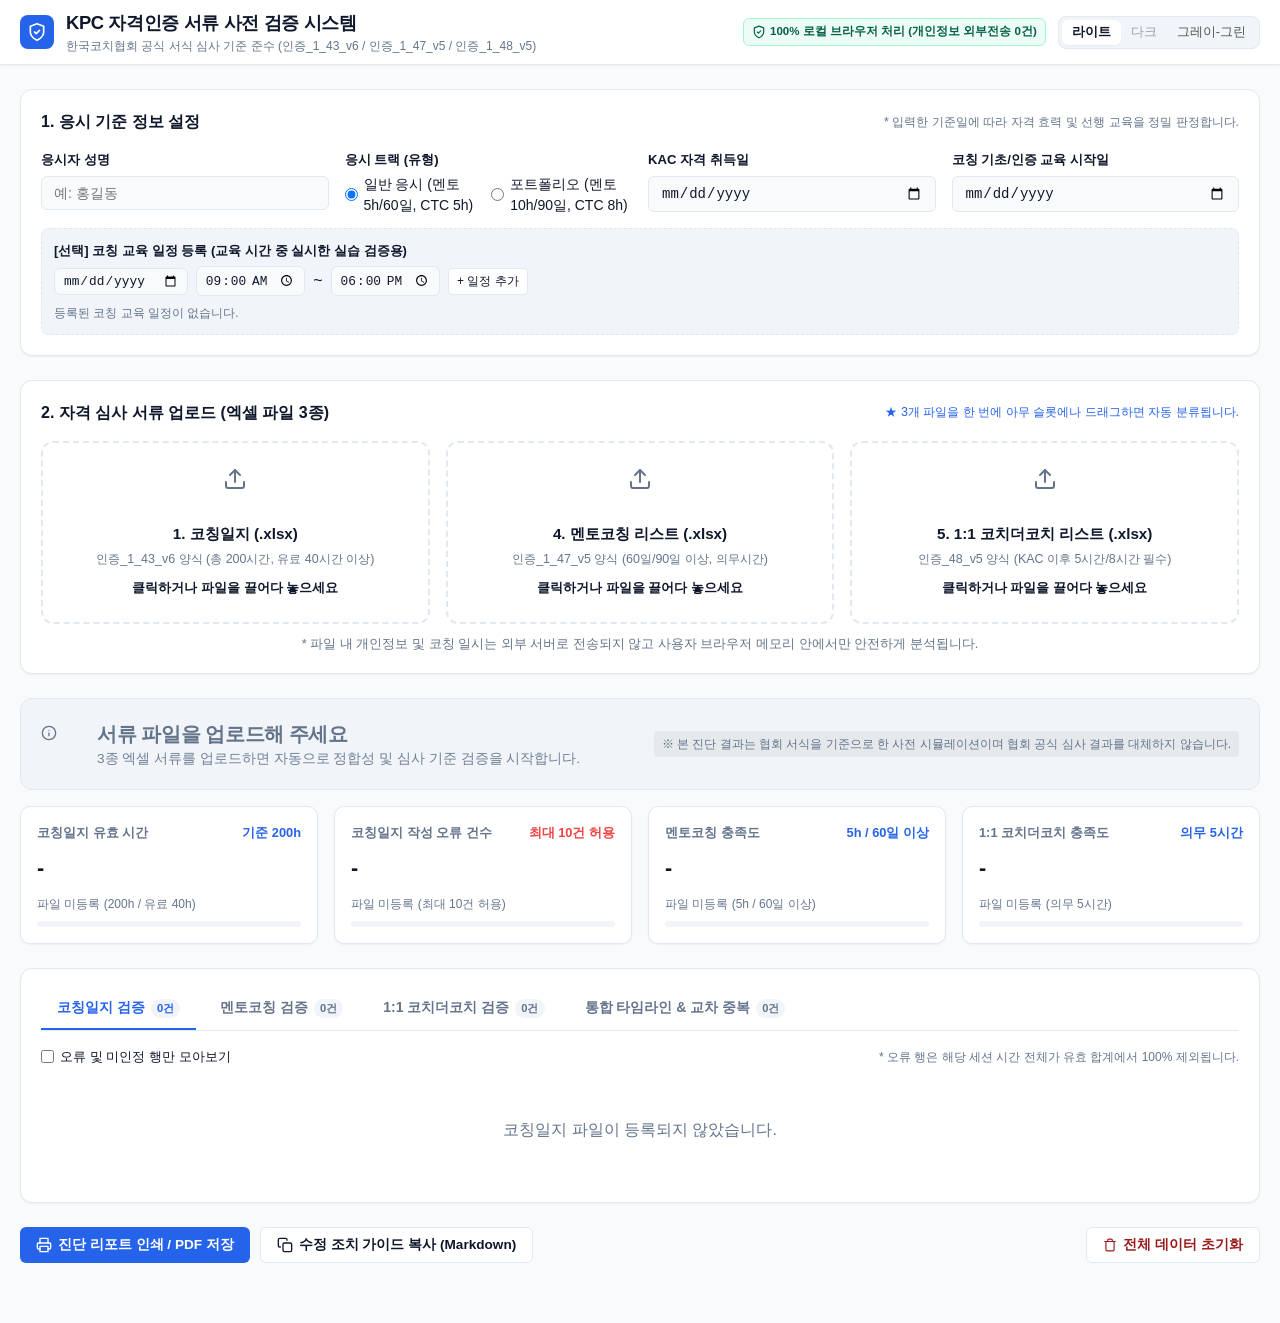
==== index.html @ 2cebc228 "fix: 응시자명 파싱 및 검증 허용 자유도 확대 - 콜론(:), 띄어쓰기, '(필수작성)' 유무와 무관하게 이름 추출 지원 - '응시자 명 : 김철규', '응시자 명(필수작성):" ====
<!DOCTYPE html>
<html lang="ko" data-theme="light">
<head>
  <meta charset="UTF-8">
  <meta name="viewport" content="width=device-width, initial-scale=1.0">
  <title>KPC 자격인증 서류 사전 검증 시스템 (KCA 공식 규정 검증기)</title>
  <style>
    /* ==========================================================================
   KPC 자격인증 서류 검증 시스템 스타일시트 (Pure Modern CSS, No External CDN)
   3개 테마: Light, Dark, Gray-Green (WCAG 2.1 AA 명도대비 준수)
   ========================================================================== */

:root,
[data-theme="light"] {
  --bg-main: #F8FAFC;
  --bg-card: #FFFFFF;
  --bg-subtle: #F1F5F9;
  --border: #E2E8F0;
  --border-focus: #3B82F6;
  --text-main: #0F172A;
  --text-muted: #64748B;
  --text-inverse: #FFFFFF;
  --primary: #2563EB;
  --primary-hover: #1D4ED8;
  --primary-light: #EFF6FF;
  
  --success-bg: #ECFDF5;
  --success-border: #A7F3D0;
  --success-text: #065F46;
  --success-badge: #10B981;
  
  --danger-bg: #FEF2F2;
  --danger-border: #FECACA;
  --danger-text: #991B1B;
  --danger-badge: #EF4444;
  
  --warning-bg: #FFFBEB;
  --warning-border: #FDE68A;
  --warning-text: #92400E;
  --warning-badge: #F59E0B;
  
  --shadow-sm: 0 1px 2px 0 rgba(0, 0, 0, 0.05);
  --shadow-md: 0 4px 6px -1px rgba(0, 0, 0, 0.1), 0 2px 4px -1px rgba(0, 0, 0, 0.06);
  --shadow-lg: 0 10px 15px -3px rgba(0, 0, 0, 0.1), 0 4px 6px -2px rgba(0, 0, 0, 0.05);
}

[data-theme="dark"] {
  --bg-main: #0F172A;
  --bg-card: #1E293B;
  --bg-subtle: #334155;
  --border: #475569;
  --border-focus: #60A5FA;
  --text-main: #F8FAFC;
  --text-muted: #94A3B8;
  --text-inverse: #0F172A;
  --primary: #3B82F6;
  --primary-hover: #60A5FA;
  --primary-light: #1E3A8A;
  
  --success-bg: #064E3B;
  --success-border: #047857;
  --success-text: #A7F3D0;
  --success-badge: #10B981;
  
  --danger-bg: #7F1D1D;
  --danger-border: #991B1B;
  --danger-text: #FECACA;
  --danger-badge: #EF4444;
  
  --warning-bg: #78350F;
  --warning-border: #92400E;
  --warning-text: #FDE68A;
  --warning-badge: #F59E0B;
  
  --shadow-sm: 0 1px 2px 0 rgba(0, 0, 0, 0.3);
  --shadow-md: 0 4px 6px -1px rgba(0, 0, 0, 0.4);
  --shadow-lg: 0 10px 15px -3px rgba(0, 0, 0, 0.5);
}

[data-theme="green"] {
  --bg-main: #F0F4F1;
  --bg-card: #FFFFFF;
  --bg-subtle: #E2EBE4;
  --border: #CCD8CF;
  --border-focus: #2E7D32;
  --text-main: #1A2E20;
  --text-muted: #4A5D4E;
  --text-inverse: #FFFFFF;
  --primary: #2E7D32;
  --primary-hover: #1B5E20;
  --primary-light: #E8F5E9;
  
  --success-bg: #E8F5E9;
  --success-border: #A5D6A7;
  --success-text: #1B5E20;
  --success-badge: #43A047;
  
  --danger-bg: #FFEBEE;
  --danger-border: #FFCDD2;
  --danger-text: #B71C1C;
  --danger-badge: #E53935;
  
  --warning-bg: #FFF8E1;
  --warning-border: #FFE082;
  --warning-text: #E65100;
  --warning-badge: #FB8C00;
  
  --shadow-sm: 0 1px 2px 0 rgba(26, 46, 32, 0.05);
  --shadow-md: 0 4px 6px -1px rgba(26, 46, 32, 0.08);
  --shadow-lg: 0 10px 15px -3px rgba(26, 46, 32, 0.12);
}

/* Base Styles */
* {
  box-sizing: border-box;
  margin: 0;
  padding: 0;
}

body {
  font-family: -apple-system, BlinkMacSystemFont, "Pretendard Variable", Pretendard, "Segoe UI", Roboto, "Helvetica Neue", Arial, sans-serif;
  background-color: var(--bg-main);
  color: var(--text-main);
  line-height: 1.5;
  -webkit-font-smoothing: antialiased;
  padding-bottom: 60px;
  transition: background-color 0.2s ease, color 0.2s ease;
}

.container {
  max-width: 1280px;
  margin: 0 auto;
  padding: 0 20px;
}

/* Header */
header {
  background-color: var(--bg-card);
  border-bottom: 1px solid var(--border);
  position: sticky;
  top: 0;
  z-index: 100;
  box-shadow: var(--shadow-sm);
}

.header-inner {
  display: flex;
  justify-content: space-between;
  align-items: center;
  height: 64px;
}

.logo-area {
  display: flex;
  align-items: center;
  gap: 12px;
}

.logo-icon {
  width: 34px;
  height: 34px;
  background: var(--primary);
  color: var(--text-inverse);
  border-radius: 8px;
  display: flex;
  align-items: center;
  justify-content: center;
}

.logo-title h1 {
  font-size: 1.15rem;
  font-weight: 700;
  letter-spacing: -0.02em;
}

.logo-sub {
  font-size: 0.75rem;
  color: var(--text-muted);
}

.header-actions {
  display: flex;
  align-items: center;
  gap: 12px;
}

.badge-tag {
  display: inline-flex;
  align-items: center;
  gap: 4px;
  padding: 4px 8px;
  font-size: 0.72rem;
  font-weight: 600;
  border-radius: 6px;
  background-color: var(--bg-subtle);
  color: var(--text-muted);
  border: 1px solid var(--border);
}

.badge-tag.privacy {
  background-color: var(--success-bg);
  color: var(--success-text);
  border-color: var(--success-border);
}

.theme-selector {
  display: flex;
  background-color: var(--bg-subtle);
  padding: 3px;
  border-radius: 8px;
  border: 1px solid var(--border);
}

.theme-btn {
  background: none;
  border: none;
  padding: 4px 10px;
  font-size: 0.8rem;
  font-weight: 500;
  color: var(--text-muted);
  border-radius: 6px;
  cursor: pointer;
  transition: all 0.15s ease;
}

.theme-btn.active {
  background-color: var(--bg-card);
  color: var(--text-main);
  box-shadow: var(--shadow-sm);
  font-weight: 600;
}

/* Sections & Cards */
.section-block {
  margin-top: 24px;
}

.card {
  background-color: var(--bg-card);
  border: 1px solid var(--border);
  border-radius: 12px;
  padding: 20px;
  box-shadow: var(--shadow-sm);
}

.card-title {
  font-size: 1rem;
  font-weight: 700;
  margin-bottom: 16px;
  display: flex;
  align-items: center;
  justify-content: space-between;
}

/* Baseline Input Form */
.form-grid {
  display: grid;
  grid-template-columns: repeat(auto-fit, minmax(220px, 1fr));
  gap: 16px;
}

.form-group {
  display: flex;
  flex-direction: column;
  gap: 6px;
}

.form-label {
  font-size: 0.82rem;
  font-weight: 600;
  color: var(--text-main);
}

.form-input, .form-select {
  padding: 8px 12px;
  font-size: 0.875rem;
  background-color: var(--bg-main);
  border: 1px solid var(--border);
  border-radius: 6px;
  color: var(--text-main);
  outline: none;
  transition: border-color 0.15s ease;
}

.form-input:focus, .form-select:focus {
  border-color: var(--border-focus);
}

.radio-group {
  display: flex;
  gap: 16px;
  align-items: center;
  height: 38px;
}

.radio-label {
  display: flex;
  align-items: center;
  gap: 6px;
  font-size: 0.875rem;
  cursor: pointer;
}

/* Education Schedules Box */
.edu-schedule-box {
  margin-top: 14px;
  padding: 12px;
  background-color: var(--bg-subtle);
  border-radius: 8px;
  border: 1px dashed var(--border);
}

.edu-list {
  display: flex;
  flex-direction: column;
  gap: 8px;
  margin-top: 8px;
}

.edu-item {
  display: flex;
  align-items: center;
  gap: 8px;
  font-size: 0.82rem;
}

.btn-sm {
  padding: 4px 8px;
  font-size: 0.75rem;
  border-radius: 4px;
  border: 1px solid var(--border);
  background: var(--bg-card);
  color: var(--text-main);
  cursor: pointer;
}

.btn-sm:hover {
  background: var(--bg-subtle);
}

.btn-sm.danger {
  color: var(--danger-text);
  border-color: var(--danger-border);
}

/* Upload Slots Grid */
.upload-grid {
  display: grid;
  grid-template-columns: repeat(3, 1fr);
  gap: 16px;
}

.upload-slot {
  border: 2px dashed var(--border);
  border-radius: 12px;
  padding: 24px 16px;
  text-align: center;
  background-color: var(--bg-card);
  cursor: pointer;
  transition: all 0.2s ease;
  position: relative;
}

.upload-slot:hover, .upload-slot.dragover {
  border-color: var(--primary);
  background-color: var(--primary-light);
}

.upload-slot.loaded {
  border-style: solid;
  border-color: var(--success-border);
  background-color: var(--success-bg);
}

.slot-icon {
  width: 44px;
  height: 44px;
  margin: 0 auto 12px;
  color: var(--text-muted);
}

.upload-slot.loaded .slot-icon {
  color: var(--success-text);
}

.slot-title {
  font-weight: 700;
  font-size: 0.95rem;
  margin-bottom: 4px;
}

.slot-desc {
  font-size: 0.78rem;
  color: var(--text-muted);
}

.slot-status {
  margin-top: 10px;
  font-size: 0.8rem;
  font-weight: 600;
}

.file-input-hidden {
  display: none;
}

/* Master Drag Overlay */
.master-drop-hint {
  text-align: center;
  margin-top: 10px;
  font-size: 0.8rem;
  color: var(--text-muted);
}

/* Overall Scoreboard Dashboard */
.dashboard-banner {
  border-radius: 12px;
  padding: 20px;
  margin-bottom: 16px;
  display: flex;
  align-items: center;
  justify-content: space-between;
  border: 1px solid transparent;
}

.dashboard-banner.pass {
  background-color: var(--success-bg);
  border-color: var(--success-border);
  color: var(--success-text);
}

.dashboard-banner.fail {
  background-color: var(--danger-bg);
  border-color: var(--danger-border);
  color: var(--danger-text);
}

.dashboard-banner.idle {
  background-color: var(--bg-subtle);
  border-color: var(--border);
  color: var(--text-muted);
}

.banner-left {
  display: flex;
  align-items: center;
  gap: 16px;
}

.banner-icon {
  width: 40px;
  height: 40px;
}

.banner-status-text {
  font-size: 1.25rem;
  font-weight: 800;
  letter-spacing: -0.02em;
}

.banner-desc {
  font-size: 0.85rem;
  opacity: 0.9;
}

.disclaimer-pill {
  font-size: 0.75rem;
  padding: 4px 8px;
  border-radius: 4px;
  background: rgba(0, 0, 0, 0.05);
  font-weight: 500;
}

/* Metrics 4-Cards Grid */
.metrics-grid {
  display: grid;
  grid-template-columns: repeat(4, 1fr);
  gap: 16px;
}

.metric-card {
  background-color: var(--bg-card);
  border: 1px solid var(--border);
  border-radius: 10px;
  padding: 16px;
  box-shadow: var(--shadow-sm);
  display: flex;
  flex-direction: column;
  justify-content: space-between;
}

.metric-header {
  font-size: 0.8rem;
  font-weight: 600;
  color: var(--text-muted);
  display: flex;
  justify-content: space-between;
}

.metric-value {
  font-size: 1.35rem;
  font-weight: 800;
  margin: 10px 0;
  color: var(--text-main);
  letter-spacing: -0.02em;
}

.metric-sub {
  font-size: 0.75rem;
  color: var(--text-muted);
}

.progress-bar-wrap {
  width: 100%;
  height: 6px;
  background: var(--bg-subtle);
  border-radius: 3px;
  margin-top: 8px;
  overflow: hidden;
}

.progress-bar-fill {
  height: 100%;
  background: var(--primary);
  border-radius: 3px;
  transition: width 0.3s ease;
}

.progress-bar-fill.success {
  background: var(--success-badge);
}

.progress-bar-fill.danger {
  background: var(--danger-badge);
}

/* Tab Navigation System */
.tab-nav {
  display: flex;
  gap: 8px;
  border-bottom: 1px solid var(--border);
  margin-bottom: 16px;
  overflow-x: auto;
}

.tab-btn {
  background: none;
  border: none;
  padding: 10px 16px;
  font-size: 0.875rem;
  font-weight: 600;
  color: var(--text-muted);
  cursor: pointer;
  border-bottom: 2px solid transparent;
  display: flex;
  align-items: center;
  gap: 6px;
  white-space: nowrap;
}

.tab-btn:hover {
  color: var(--text-main);
}

.tab-btn.active {
  color: var(--primary);
  border-bottom-color: var(--primary);
}

.tab-badge {
  padding: 2px 6px;
  border-radius: 10px;
  font-size: 0.7rem;
  background: var(--bg-subtle);
}

.tab-badge.danger {
  background: var(--danger-bg);
  color: var(--danger-text);
}

/* Detail Table */
.table-toolbar {
  display: flex;
  justify-content: space-between;
  align-items: center;
  margin-bottom: 12px;
}

.table-wrap {
  overflow-x: auto;
  border: 1px solid var(--border);
  border-radius: 8px;
}

table.data-table {
  width: 100%;
  border-collapse: collapse;
  font-size: 0.82rem;
  text-align: left;
}

table.data-table th {
  background-color: var(--bg-subtle);
  padding: 10px 12px;
  font-weight: 600;
  color: var(--text-muted);
  border-bottom: 1px solid var(--border);
  white-space: nowrap;
}

table.data-table td {
  padding: 10px 12px;
  border-bottom: 1px solid var(--border);
  color: var(--text-main);
}

table.data-table tr:last-child td {
  border-bottom: none;
}

table.data-table tr.row-error {
  background-color: var(--danger-bg);
}

table.data-table tr.row-warning {
  background-color: var(--warning-bg);
}

.status-chip {
  display: inline-flex;
  align-items: center;
  padding: 2px 6px;
  border-radius: 4px;
  font-size: 0.72rem;
  font-weight: 600;
}

.status-chip.error {
  background: var(--danger-border);
  color: var(--danger-text);
}

.status-chip.warning {
  background: var(--warning-border);
  color: var(--warning-text);
}

.status-chip.ok {
  background: var(--success-border);
  color: var(--success-text);
}

/* Action Buttons */
.btn-primary {
  background-color: var(--primary);
  color: var(--text-inverse);
  border: none;
  padding: 8px 16px;
  border-radius: 6px;
  font-weight: 600;
  font-size: 0.85rem;
  cursor: pointer;
  display: inline-flex;
  align-items: center;
  gap: 6px;
  transition: background-color 0.15s ease;
}

.btn-primary:hover {
  background-color: var(--primary-hover);
}

.btn-outline {
  background-color: var(--bg-card);
  color: var(--text-main);
  border: 1px solid var(--border);
  padding: 8px 16px;
  border-radius: 6px;
  font-weight: 600;
  font-size: 0.85rem;
  cursor: pointer;
  display: inline-flex;
  align-items: center;
  gap: 6px;
}

.btn-outline:hover {
  background-color: var(--bg-subtle);
}

/* Mobile Card Layout for Records */
.mobile-records-list {
  display: none;
  flex-direction: column;
  gap: 10px;
}

.record-card {
  background: var(--bg-card);
  border: 1px solid var(--border);
  border-radius: 8px;
  padding: 12px;
  font-size: 0.82rem;
}

.record-card.error {
  border-color: var(--danger-border);
  background: var(--danger-bg);
}

/* Responsive Media Queries */
@media (max-width: 992px) {
  .upload-grid {
    grid-template-columns: 1fr;
  }
  .metrics-grid {
    grid-template-columns: repeat(2, 1fr);
  }
}

@media (max-width: 768px) {
  .metrics-grid {
    grid-template-columns: 1fr;
  }
  .table-wrap {
    display: none;
  }
  .mobile-records-list {
    display: flex;
  }
  .header-inner {
    flex-direction: column;
    height: auto;
    padding: 12px 0;
    gap: 8px;
  }
}

/* Print Friendly Styles */
@media print {
  body {
    background: #FFFFFF !important;
    color: #000000 !important;
    padding: 0 !important;
  }
  header, .theme-selector, .upload-section, .btn-group, .tab-nav, .master-drop-hint, .btn-sm {
    display: none !important;
  }
  .card, .dashboard-banner, .metric-card {
    box-shadow: none !important;
    border: 1px solid #999999 !important;
    page-break-inside: avoid;
    margin-bottom: 12px !important;
  }
  .table-wrap {
    display: block !important;
  }
  .mobile-records-list {
    display: none !important;
  }
  table.data-table th, table.data-table td {
    color: #000000 !important;
    border-color: #CCCCCC !important;
    font-size: 8pt !important;
  }
}


  </style>
</head>
<body>

  <!-- 1. Header -->
  <header>
    <div class="container header-inner">
      <div class="logo-area">
        <div class="logo-icon">
          <svg width="20" height="20" viewBox="0 0 24 24" fill="none" stroke="currentColor" stroke-width="2" stroke-linecap="round" stroke-linejoin="round"><path d="M12 22s8-4 8-10V5l-8-3-8 3v7c0 6 8 10 8 10z"/><path d="m9 12 2 2 4-4"/></svg>
        </div>
        <div class="logo-title">
          <h1>KPC 자격인증 서류 사전 검증 시스템</h1>
          <div class="logo-sub">한국코치협회 공식 서식 심사 기준 준수 (인증_1_43_v6 / 인증_1_47_v5 / 인증_1_48_v5)</div>
        </div>
      </div>
      <div class="header-actions">
        <div class="badge-tag privacy">
          <svg width="14" height="14" viewBox="0 0 24 24" fill="none" stroke="currentColor" stroke-width="2" stroke-linecap="round" stroke-linejoin="round"><path d="M12 22s8-4 8-10V5l-8-3-8 3v7c0 6 8 10 8 10z"/><path d="m9 12 2 2 4-4"/></svg>
          <span>100% 로컬 브라우저 처리 (개인정보 외부전송 0건)</span>
        </div>
        <div class="theme-selector">
          <button type="button" class="theme-btn active" data-theme="light">라이트</button>
          <button type="button" class="theme-btn" data-theme="dark">다크</button>
          <button type="button" class="theme-btn" data-theme="green">그레이-그린</button>
        </div>
      </div>
    </div>
  </header>

  <main class="container">

    <!-- 2. Baseline Information Form Card -->
    <section class="section-block">
      <div class="card">
        <div class="card-title">
          <span>1. 응시 기준 정보 설정</span>
          <span style="font-size: 0.78rem; font-weight: 500; color: var(--text-muted);">* 입력한 기준일에 따라 자격 효력 및 선행 교육을 정밀 판정합니다.</span>
        </div>
        <div class="form-grid">
          <div class="form-group">
            <label class="form-label" for="applicant-name">응시자 성명</label>
            <input type="text" id="applicant-name" class="form-input" placeholder="예: 홍길동">
          </div>
          <div class="form-group">
            <label class="form-label">응시 트랙 (유형)</label>
            <div class="radio-group">
              <label class="radio-label">
                <input type="radio" name="exam-type" value="STANDARD" checked> 일반 응시 (멘토 5h/60일, CTC 5h)
              </label>
              <label class="radio-label">
                <input type="radio" name="exam-type" value="PORTFOLIO"> 포트폴리오 (멘토 10h/90일, CTC 8h)
              </label>
            </div>
          </div>
          <div class="form-group">
            <label class="form-label" for="kac-cert-date">KAC 자격 취득일</label>
            <input type="date" id="kac-cert-date" class="form-input">
          </div>
          <div class="form-group">
            <label class="form-label" for="edu-start-date">코칭 기초/인증 교육 시작일</label>
            <input type="date" id="edu-start-date" class="form-input">
          </div>
        </div>

        <!-- Optional Education Schedules -->
        <div class="edu-schedule-box">
          <div style="font-size: 0.82rem; font-weight: 600; margin-bottom: 6px;">
            [선택] 코칭 교육 일정 등록 (교육 시간 중 실시한 실습 검증용)
          </div>
          <div style="display: flex; gap: 8px; flex-wrap: wrap; align-items: center;">
            <input type="date" id="new-edu-date" class="form-input" style="padding: 4px 8px; font-size: 0.8rem;">
            <input type="time" id="new-edu-start" class="form-input" style="padding: 4px 8px; font-size: 0.8rem;" value="09:00">
            <span>~</span>
            <input type="time" id="new-edu-end" class="form-input" style="padding: 4px 8px; font-size: 0.8rem;" value="18:00">
            <button type="button" id="add-edu-btn" class="btn-sm">+ 일정 추가</button>
          </div>
          <div id="edu-schedule-list" class="edu-list">
            <span style="font-size: 0.75rem; color: var(--text-muted);">등록된 코칭 교육 일정이 없습니다.</span>
          </div>
        </div>
      </div>
    </section>

    <!-- 3. Smart 3-Slots File Upload Section -->
    <section class="section-block upload-section">
      <div class="card">
        <div class="card-title">
          <span>2. 자격 심사 서류 업로드 (엑셀 파일 3종)</span>
          <span style="font-size: 0.78rem; font-weight: 500; color: var(--primary);">★ 3개 파일을 한 번에 아무 슬롯에나 드래그하면 자동 분류됩니다.</span>
        </div>
        <div class="upload-grid">
          <!-- Slot 1: Coaching Log -->
          <div class="upload-slot" id="slot-clog">
            <input type="file" id="file-clog" class="file-input-hidden" accept=".xlsx,.xls,.csv">
            <div class="slot-icon"><svg width="24" height="24" viewBox="0 0 24 24" fill="none" stroke="currentColor" stroke-width="2" stroke-linecap="round" stroke-linejoin="round"><path d="M21 15v4a2 2 0 0 1-2 2H5a2 2 0 0 1-2-2v-4"/><polyline points="17 8 12 3 7 8"/><line x1="12" y1="3" x2="12" y2="15"/></svg></div>
            <div class="slot-title">1. 코칭일지 (.xlsx)</div>
            <div class="slot-desc">인증_1_43_v6 양식 (총 200시간, 유료 40시간 이상)</div>
            <div class="slot-status">클릭하거나 파일을 끌어다 놓으세요</div>
          </div>

          <!-- Slot 2: Mentor Coaching -->
          <div class="upload-slot" id="slot-ment">
            <input type="file" id="file-ment" class="file-input-hidden" accept=".xlsx,.xls,.csv">
            <div class="slot-icon"><svg width="24" height="24" viewBox="0 0 24 24" fill="none" stroke="currentColor" stroke-width="2" stroke-linecap="round" stroke-linejoin="round"><path d="M21 15v4a2 2 0 0 1-2 2H5a2 2 0 0 1-2-2v-4"/><polyline points="17 8 12 3 7 8"/><line x1="12" y1="3" x2="12" y2="15"/></svg></div>
            <div class="slot-title">4. 멘토코칭 리스트 (.xlsx)</div>
            <div class="slot-desc">인증_1_47_v5 양식 (60일/90일 이상, 의무시간)</div>
            <div class="slot-status">클릭하거나 파일을 끌어다 놓으세요</div>
          </div>

          <!-- Slot 3: Coach-the-Coach -->
          <div class="upload-slot" id="slot-cctc">
            <input type="file" id="file-cctc" class="file-input-hidden" accept=".xlsx,.xls,.csv">
            <div class="slot-icon"><svg width="24" height="24" viewBox="0 0 24 24" fill="none" stroke="currentColor" stroke-width="2" stroke-linecap="round" stroke-linejoin="round"><path d="M21 15v4a2 2 0 0 1-2 2H5a2 2 0 0 1-2-2v-4"/><polyline points="17 8 12 3 7 8"/><line x1="12" y1="3" x2="12" y2="15"/></svg></div>
            <div class="slot-title">5. 1:1 코치더코치 리스트 (.xlsx)</div>
            <div class="slot-desc">인증_48_v5 양식 (KAC 이후 5시간/8시간 필수)</div>
            <div class="slot-status">클릭하거나 파일을 끌어다 놓으세요</div>
          </div>
        </div>
        <div class="master-drop-hint">
          * 파일 내 개인정보 및 코칭 일시는 외부 서버로 전송되지 않고 사용자 브라우저 메모리 안에서만 안전하게 분석됩니다.
        </div>
      </div>
    </section>

    <!-- 4. Overall Scoreboard & Metrics -->
    <section class="section-block">
      <div id="dashboard-banner" class="dashboard-banner idle">
        <div class="banner-left">
          <div id="banner-icon" class="banner-icon"><svg width="16" height="16" viewBox="0 0 24 24" fill="none" stroke="currentColor" stroke-width="2" stroke-linecap="round" stroke-linejoin="round"><circle cx="12" cy="12" r="10"/><line x1="12" y1="16" x2="12" y2="12"/><line x1="12" y1="8" x2="12.01" y2="8"/></svg></div>
          <div>
            <div id="banner-status-text" class="banner-status-text">서류 파일을 업로드해 주세요</div>
            <div id="banner-desc" class="banner-desc">3종 엑셀 서류를 업로드하면 자동으로 정합성 및 심사 기준 검증을 시작합니다.</div>
          </div>
        </div>
        <div class="disclaimer-pill">
          ※ 본 진단 결과는 협회 서식을 기준으로 한 사전 시뮬레이션이며 협회 공식 심사 결과를 대체하지 않습니다.
        </div>
      </div>

      <!-- 4-Cards Grid -->
      <div class="metrics-grid">
        <div class="metric-card">
          <div>
            <div class="metric-header">
              <span>코칭일지 유효 시간</span>
              <span style="color: var(--primary);">기준 200h</span>
            </div>
            <div id="metric-clog-hours" class="metric-value">-</div>
          </div>
          <div>
            <div id="metric-clog-sub" class="metric-sub">파일 미등록 (200h / 유료 40h)</div>
            <div class="progress-bar-wrap">
              <div id="metric-clog-bar" class="progress-bar-fill" style="width: 0%;"></div>
            </div>
          </div>
        </div>

        <div class="metric-card">
          <div>
            <div class="metric-header">
              <span>코칭일지 작성 오류 건수</span>
              <span style="color: var(--danger-badge);">최대 10건 허용</span>
            </div>
            <div id="metric-err-count" class="metric-value">-</div>
          </div>
          <div>
            <div id="metric-err-sub" class="metric-sub">10건 초과 시 서류 탈락</div>
            <div class="progress-bar-wrap">
              <div id="metric-err-bar" class="progress-bar-fill" style="width: 0%;"></div>
            </div>
          </div>
        </div>

        <div class="metric-card">
          <div>
            <div class="metric-header">
              <span>멘토코칭 충족도</span>
              <span style="color: var(--primary);">5h / 60일 이상</span>
            </div>
            <div id="metric-ment-hours" class="metric-value">-</div>
          </div>
          <div>
            <div id="metric-ment-sub" class="metric-sub">파일 미등록</div>
            <div class="progress-bar-wrap">
              <div id="metric-ment-bar" class="progress-bar-fill" style="width: 0%;"></div>
            </div>
          </div>
        </div>

        <div class="metric-card">
          <div>
            <div class="metric-header">
              <span>1:1 코치더코치 충족도</span>
              <span style="color: var(--primary);">의무 5시간</span>
            </div>
            <div id="metric-cctc-hours" class="metric-value">-</div>
          </div>
          <div>
            <div id="metric-cctc-sub" class="metric-sub">파일 미등록</div>
            <div class="progress-bar-wrap">
              <div id="metric-cctc-bar" class="progress-bar-fill" style="width: 0%;"></div>
            </div>
          </div>
        </div>
      </div>
    </section>

    <!-- 5. Detailed Inspection Tabs -->
    <section class="section-block">
      <div class="card">
        <div class="tab-nav">
          <button type="button" class="tab-btn active" data-tab="clog">
            <span>코칭일지 검증</span>
            <span id="badge-tab-clog" class="tab-badge">0건</span>
          </button>
          <button type="button" class="tab-btn" data-tab="ment">
            <span>멘토코칭 검증</span>
            <span id="badge-tab-ment" class="tab-badge">0건</span>
          </button>
          <button type="button" class="tab-btn" data-tab="cctc">
            <span>1:1 코치더코치 검증</span>
            <span id="badge-tab-cctc" class="tab-badge">0건</span>
          </button>
          <button type="button" class="tab-btn" data-tab="cross">
            <span>통합 타임라인 & 교차 중복</span>
            <span id="badge-tab-cross" class="tab-badge">0건</span>
          </button>
        </div>

        <div class="table-toolbar">
          <label style="display: flex; align-items: center; gap: 6px; font-size: 0.82rem; cursor: pointer;">
            <input type="checkbox" id="filter-error-checkbox">
            <span>오류 및 미인정 행만 모아보기</span>
          </label>
          <span style="font-size: 0.75rem; color: var(--text-muted);">* 오류 행은 해당 세션 시간 전체가 유효 합계에서 100% 제외됩니다.</span>
        </div>

        <div id="tab-content-container">
          <div style="text-align: center; padding: 40px; color: var(--text-muted);">
            상단에서 엑셀 서류를 업로드하시면 상세 검증 및 수정 가이드 내역이 이곳에 표시됩니다.
          </div>
        </div>
      </div>
    </section>

    <!-- 6. Action & Report Bar -->
    <section class="section-block" style="display: flex; justify-content: space-between; align-items: center; flex-wrap: wrap; gap: 12px;">
      <div style="display: flex; gap: 10px;">
        <button type="button" id="btn-print-report" class="btn-primary">
          <svg width="16" height="16" viewBox="0 0 24 24" fill="none" stroke="currentColor" stroke-width="2" stroke-linecap="round" stroke-linejoin="round"><polyline points="6 9 6 2 18 2 18 9"/><path d="M6 18H4a2 2 0 0 1-2-2v-5a2 2 0 0 1 2-2h16a2 2 0 0 1 2 2v5a2 2 0 0 1-2 2h-2"/><rect x="6" y="14" width="12" height="8"/></svg>
          <span>진단 리포트 인쇄 / PDF 저장</span>
        </button>
        <button type="button" id="btn-copy-guide" class="btn-outline">
          <svg width="16" height="16" viewBox="0 0 24 24" fill="none" stroke="currentColor" stroke-width="2" stroke-linecap="round" stroke-linejoin="round"><rect x="9" y="9" width="13" height="13" rx="2" ry="2"/><path d="M5 15H4a2 2 0 0 1-2-2V4a2 2 0 0 1 2-2h9a2 2 0 0 1 2 2v1"/></svg>
          <span>수정 조치 가이드 복사 (Markdown)</span>
        </button>
      </div>
      <div>
        <button type="button" id="btn-reset-all" class="btn-outline" style="color: var(--danger-text);">
          <svg width="14" height="14" viewBox="0 0 24 24" fill="none" stroke="currentColor" stroke-width="2" stroke-linecap="round" stroke-linejoin="round"><polyline points="3 6 5 6 21 6"/><path d="M19 6v14a2 2 0 0 1-2 2H7a2 2 0 0 1-2-2V6m3 0V4a2 2 0 0 1 2-2h4a2 2 0 0 1 2 2v2"/></svg>
          <span>전체 데이터 초기화</span>
        </button>
      </div>
    </section>

  </main>

  <!-- Scripts -->
  <script>
    /*! xlsx.js (C) 2013-present SheetJS -- http://sheetjs.com */
var DO_NOT_EXPORT_CODEPAGE=true;var cptable={version:"1.15.0"};cptable[437]=function(){var e="\0\b\t\n\x0B\f\r !\"#$%&'()*+,-./0123456789:;<=>?@ABCDEFGHIJKLMNOPQRSTUVWXYZ[\\]^_`abcdefghijklmnopqrstuvwxyz{|}~ÇüéâäàåçêëèïîìÄÅÉæÆôöòûùÿÖÜ¢£¥₧ƒáíóúñÑªº¿⌐¬½¼¡«»░▒▓│┤╡╢╖╕╣║╗╝╜╛┐└┴┬├─┼╞╟╚╔╩╦╠═╬╧╨╤╥╙╘╒╓╫╪┘┌█▄▌▐▀αßΓπΣσµτΦΘΩδ∞φε∩≡±≥≤⌠⌡÷≈°∙·√ⁿ²■ ",r=[],t={};for(var a=0;a!=e.length;++a){if(e.charCodeAt(a)!==65533)t[e.charAt(a)]=a;r[a]=e.charAt(a)}return{enc:t,dec:r}}();cptable[620]=function(){var e="\0\b\t\n\x0B\f\r !\"#$%&'()*+,-./0123456789:;<=>?@ABCDEFGHIJKLMNOPQRSTUVWXYZ[\\]^_`abcdefghijklmnopqrstuvwxyz{|}~ÇüéâäàąçêëèïîćÄĄĘęłôöĆûùŚÖÜ¢Ł¥śƒŹŻóÓńŃźż¿⌐¬½¼¡«»░▒▓│┤╡╢╖╕╣║╗╝╜╛┐└┴┬├─┼╞╟╚╔╩╦╠═╬╧╨╤╥╙╘╒╓╫╪┘┌█▄▌▐▀αßΓπΣσµτΦΘΩδ∞φε∩≡±≥≤⌠⌡÷≈°∙·√ⁿ²■ ",r=[],t={};for(var a=0;a!=e.length;++a){if(e.charCodeAt(a)!==65533)t[e.charAt(a)]=a;r[a]=e.charAt(a)}return{enc:t,dec:r}}();cptable[737]=function(){var e="\0\b\t\n\x0B\f\r !\"#$%&'()*+,-./0123456789:;<=>?@ABCDEFGHIJKLMNOPQRSTUVWXYZ[\\]^_`abcdefghijklmnopqrstuvwxyz{|}~ΑΒΓΔΕΖΗΘΙΚΛΜΝΞΟΠΡΣΤΥΦΧΨΩαβγδεζηθικλμνξοπρσςτυφχψ░▒▓│┤╡╢╖╕╣║╗╝╜╛┐└┴┬├─┼╞╟╚╔╩╦╠═╬╧╨╤╥╙╘╒╓╫╪┘┌█▄▌▐▀ωάέήϊίόύϋώΆΈΉΊΌΎΏ±≥≤ΪΫ÷≈°∙·√ⁿ²■ ",r=[],t={};for(var a=0;a!=e.length;++a){if(e.charCodeAt(a)!==65533)t[e.charAt(a)]=a;r[a]=e.charAt(a)}return{enc:t,dec:r}}();cptable[850]=function(){var e="\0\b\t\n\x0B\f\r !\"#$%&'()*+,-./0123456789:;<=>?@ABCDEFGHIJKLMNOPQRSTUVWXYZ[\\]^_`abcdefghijklmnopqrstuvwxyz{|}~ÇüéâäàåçêëèïîìÄÅÉæÆôöòûùÿÖÜø£Ø×ƒáíóúñÑªº¿®¬½¼¡«»░▒▓│┤ÁÂÀ©╣║╗╝¢¥┐└┴┬├─┼ãÃ╚╔╩╦╠═╬¤ðÐÊËÈıÍÎÏ┘┌█▄¦Ì▀ÓßÔÒõÕµþÞÚÛÙýÝ¯´­±‗¾¶§÷¸°¨·¹³²■ ",r=[],t={};for(var a=0;a!=e.length;++a){if(e.charCodeAt(a)!==65533)t[e.charAt(a)]=a;r[a]=e.charAt(a)}return{enc:t,dec:r}}();cptable[852]=function(){var e="\0\b\t\n\x0B\f\r !\"#$%&'()*+,-./0123456789:;<=>?@ABCDEFGHIJKLMNOPQRSTUVWXYZ[\\]^_`abcdefghijklmnopqrstuvwxyz{|}~ÇüéâäůćçłëŐőîŹÄĆÉĹĺôöĽľŚśÖÜŤťŁ×čáíóúĄąŽžĘę¬źČş«»░▒▓│┤ÁÂĚŞ╣║╗╝Żż┐└┴┬├─┼Ăă╚╔╩╦╠═╬¤đĐĎËďŇÍÎě┘┌█▄ŢŮ▀ÓßÔŃńňŠšŔÚŕŰýÝţ´­˝˛ˇ˘§÷¸°¨˙űŘř■ ",r=[],t={};for(var a=0;a!=e.length;++a){if(e.charCodeAt(a)!==65533)t[e.charAt(a)]=a;r[a]=e.charAt(a)}return{enc:t,dec:r}}();cptable[857]=function(){var e="\0\b\t\n\x0B\f\r !\"#$%&'()*+,-./0123456789:;<=>?@ABCDEFGHIJKLMNOPQRSTUVWXYZ[\\]^_`abcdefghijklmnopqrstuvwxyz{|}~ÇüéâäàåçêëèïîıÄÅÉæÆôöòûùİÖÜø£ØŞşáíóúñÑĞğ¿®¬½¼¡«»░▒▓│┤ÁÂÀ©╣║╗╝¢¥┐└┴┬├─┼ãÃ╚╔╩╦╠═╬¤ºªÊËÈ�ÍÎÏ┘┌█▄¦Ì▀ÓßÔÒõÕµ�×ÚÛÙìÿ¯´­±�¾¶§÷¸°¨·¹³²■ ",r=[],t={};for(var a=0;a!=e.length;++a){if(e.charCodeAt(a)!==65533)t[e.charAt(a)]=a;r[a]=e.charAt(a)}return{enc:t,dec:r}}();cptable[861]=function(){var e="\0\b\t\n\x0B\f\r !\"#$%&'()*+,-./0123456789:;<=>?@ABCDEFGHIJKLMNOPQRSTUVWXYZ[\\]^_`abcdefghijklmnopqrstuvwxyz{|}~ÇüéâäàåçêëèÐðÞÄÅÉæÆôöþûÝýÖÜø£Ø₧ƒáíóúÁÍÓÚ¿⌐¬½¼¡«»░▒▓│┤╡╢╖╕╣║╗╝╜╛┐└┴┬├─┼╞╟╚╔╩╦╠═╬╧╨╤╥╙╘╒╓╫╪┘┌█▄▌▐▀αßΓπΣσµτΦΘΩδ∞φε∩≡±≥≤⌠⌡÷≈°∙·√ⁿ²■ ",r=[],t={};for(var a=0;a!=e.length;++a){if(e.charCodeAt(a)!==65533)t[e.charAt(a)]=a;r[a]=e.charAt(a)}return{enc:t,dec:r}}();cptable[865]=function(){var e="\0\b\t\n\x0B\f\r !\"#$%&'()*+,-./0123456789:;<=>?@ABCDEFGHIJKLMNOPQRSTUVWXYZ[\\]^_`abcdefghijklmnopqrstuvwxyz{|}~ÇüéâäàåçêëèïîìÄÅÉæÆôöòûùÿÖÜø£Ø₧ƒáíóúñÑªº¿⌐¬½¼¡«¤░▒▓│┤╡╢╖╕╣║╗╝╜╛┐└┴┬├─┼╞╟╚╔╩╦╠═╬╧╨╤╥╙╘╒╓╫╪┘┌█▄▌▐▀αßΓπΣσµτΦΘΩδ∞φε∩≡±≥≤⌠⌡÷≈°∙·√ⁿ²■ ",r=[],t={};for(var a=0;a!=e.length;++a){if(e.charCodeAt(a)!==65533)t[e.charAt(a)]=a;r[a]=e.charAt(a)}return{enc:t,dec:r}}();cptable[866]=function(){var e="\0\b\t\n\x0B\f\r !\"#$%&'()*+,-./0123456789:;<=>?@ABCDEFGHIJKLMNOPQRSTUVWXYZ[\\]^_`abcdefghijklmnopqrstuvwxyz{|}~АБВГДЕЖЗИЙКЛМНОПРСТУФХЦЧШЩЪЫЬЭЮЯабвгдежзийклмноп░▒▓│┤╡╢╖╕╣║╗╝╜╛┐└┴┬├─┼╞╟╚╔╩╦╠═╬╧╨╤╥╙╘╒╓╫╪┘┌█▄▌▐▀рстуфхцчшщъыьэюяЁёЄєЇїЎў°∙·√№¤■ ",r=[],t={};for(var a=0;a!=e.length;++a){if(e.charCodeAt(a)!==65533)t[e.charAt(a)]=a;r[a]=e.charAt(a)}return{enc:t,dec:r}}();cptable[874]=function(){var e="\0\b\t\n\x0B\f\r !\"#$%&'()*+,-./0123456789:;<=>?@ABCDEFGHIJKLMNOPQRSTUVWXYZ[\\]^_`abcdefghijklmnopqrstuvwxyz{|}~€����…�����������‘’“”•–—�������� กขฃคฅฆงจฉชซฌญฎฏฐฑฒณดตถทธนบปผฝพฟภมยรฤลฦวศษสหฬอฮฯะัาำิีึืฺุู����฿เแโใไๅๆ็่้๊๋์ํ๎๏๐๑๒๓๔๕๖๗๘๙๚๛����",r=[],t={};for(var a=0;a!=e.length;++a){if(e.charCodeAt(a)!==65533)t[e.charAt(a)]=a;r[a]=e.charAt(a)}return{enc:t,dec:r}}();cptable[895]=function(){var e="\0\b\t\n\x0B\f\r !\"#$%&'()*+,-./0123456789:;<=>?@ABCDEFGHIJKLMNOPQRSTUVWXYZ[\\]^_`abcdefghijklmnopqrstuvwxyz{|}~ČüéďäĎŤčěĚĹÍľǪÄÁÉžŽôöÓůÚýÖÜŠĽÝŘťáíóúňŇŮÔšřŕŔ¼§«»░▒▓│┤╡╢╖╕╣║╗╝╜╛┐└┴┬├─┼╞╟╚╔╩╦╠═╬╧╨╤╥╙╘╒╓╫╪┘┌█▄▌▐▀αßΓπΣσµτΦΘΩδ∞φε∩≡±≥≤⌠⌡÷≈°∙·√ⁿ²■ ",r=[],t={};for(var a=0;a!=e.length;++a){if(e.charCodeAt(a)!==65533)t[e.charAt(a)]=a;r[a]=e.charAt(a)}return{enc:t,dec:r}}();cptable[932]=function(){var e=[],r={},t=[],a;t[0]="\0\b\t\n\x0B\f\r !\"#$%&'()*+,-./0123456789:;<=>?@ABCDEFGHIJKLMNOPQRSTUVWXYZ[\\]^_`abcdefghijklmnopqrstuvwxyz{|}~���������������������������������｡｢｣､･ｦｧｨｩｪｫｬｭｮｯｰｱｲｳｴｵｶｷｸｹｺｻｼｽｾｿﾀﾁﾂﾃﾄﾅﾆﾇﾈﾉﾊﾋﾌﾍﾎﾏﾐﾑﾒﾓﾔﾕﾖﾗﾘﾙﾚﾛﾜﾝﾞﾟ��������������������������������".split("");for(a=0;a!=t[0].length;++a)if(t[0][a].charCodeAt(0)!==65533){r[t[0][a]]=0+a;e[0+a]=t[0][a]}t[129]="����������������������������������������������������������������　、。，．・：；？！゛゜´｀¨＾￣＿ヽヾゝゞ〃仝々〆〇ー―‐／＼～∥｜…‥‘’“”（）〔〕［］｛｝〈〉《》「」『』【】＋－±×�÷＝≠＜＞≦≧∞∴♂♀°′″℃￥＄￠￡％＃＆＊＠§☆★○●◎◇◆□■△▲▽▼※〒→←↑↓〓�����������∈∋⊆⊇⊂⊃∪∩��������∧∨￢⇒⇔∀∃�����������∠⊥⌒∂∇≡≒≪≫√∽∝∵∫∬�������Å‰♯♭♪†‡¶����◯���".split("");for(a=0;a!=t[129].length;++a)if(t[129][a].charCodeAt(0)!==65533){r[t[129][a]]=33024+a;e[33024+a]=t[129][a]}t[130]="�������������������������������������������������������������������������������０１２３４５６７８９�������ＡＢＣＤＥＦＧＨＩＪＫＬＭＮＯＰＱＲＳＴＵＶＷＸＹＺ�������ａｂｃｄｅｆｇｈｉｊｋｌｍｎｏｐｑｒｓｔｕｖｗｘｙｚ����ぁあぃいぅうぇえぉおかがきぎくぐけげこごさざしじすずせぜそぞただちぢっつづてでとどなにぬねのはばぱひびぴふぶぷへべぺほぼぽまみむめもゃやゅゆょよらりるれろゎわゐゑをん��������������".split("");for(a=0;a!=t[130].length;++a)if(t[130][a].charCodeAt(0)!==65533){r[t[130][a]]=33280+a;e[33280+a]=t[130][a]}t[131]="����������������������������������������������������������������ァアィイゥウェエォオカガキギクグケゲコゴサザシジスズセゼソゾタダチヂッツヅテデトドナニヌネノハバパヒビピフブプヘベペホボポマミ�ムメモャヤュユョヨラリルレロヮワヰヱヲンヴヵヶ��������ΑΒΓΔΕΖΗΘΙΚΛΜΝΞΟΠΡΣΤΥΦΧΨΩ��������αβγδεζηθικλμνξοπρστυφχψω�����������������������������������������".split("");for(a=0;a!=t[131].length;++a)if(t[131][a].charCodeAt(0)!==65533){r[t[131][a]]=33536+a;e[33536+a]=t[131][a]}t[132]="����������������������������������������������������������������АБВГДЕЁЖЗИЙКЛМНОПРСТУФХЦЧШЩЪЫЬЭЮЯ���������������абвгдеёжзийклмн�опрстуфхцчшщъыьэюя�������������─│┌┐┘└├┬┤┴┼━┃┏┓┛┗┣┳┫┻╋┠┯┨┷┿┝┰┥┸╂�����������������������������������������������������������������".split("");for(a=0;a!=t[132].length;++a)if(t[132][a].charCodeAt(0)!==65533){r[t[132][a]]=33792+a;e[33792+a]=t[132][a]}t[135]="����������������������������������������������������������������①②③④⑤⑥⑦⑧⑨⑩⑪⑫⑬⑭⑮⑯⑰⑱⑲⑳ⅠⅡⅢⅣⅤⅥⅦⅧⅨⅩ�㍉㌔㌢㍍㌘㌧㌃㌶㍑㍗㌍㌦㌣㌫㍊㌻㎜㎝㎞㎎㎏㏄㎡��������㍻�〝〟№㏍℡㊤㊥㊦㊧㊨㈱㈲㈹㍾㍽㍼≒≡∫∮∑√⊥∠∟⊿∵∩∪���������������������������������������������������������������������������������������������������".split("");for(a=0;a!=t[135].length;++a)if(t[135][a].charCodeAt(0)!==65533){r[t[135][a]]=34560+a;e[34560+a]=t[135][a]}t[136]="���������������������������������������������������������������������������������������������������������������������������������������������������������������亜唖娃阿哀愛挨姶逢葵茜穐悪握渥旭葦芦鯵梓圧斡扱宛姐虻飴絢綾鮎或粟袷安庵按暗案闇鞍杏以伊位依偉囲夷委威尉惟意慰易椅為畏異移維緯胃萎衣謂違遺医井亥域育郁磯一壱溢逸稲茨芋鰯允印咽員因姻引飲淫胤蔭���".split("");for(a=0;a!=t[136].length;++a)if(t[136][a].charCodeAt(0)!==65533){r[t[136][a]]=34816+a;e[34816+a]=t[136][a]}t[137]="����������������������������������������������������������������院陰隠韻吋右宇烏羽迂雨卯鵜窺丑碓臼渦嘘唄欝蔚鰻姥厩浦瓜閏噂云運雲荏餌叡営嬰影映曳栄永泳洩瑛盈穎頴英衛詠鋭液疫益駅悦謁越閲榎厭円�園堰奄宴延怨掩援沿演炎焔煙燕猿縁艶苑薗遠鉛鴛塩於汚甥凹央奥往応押旺横欧殴王翁襖鴬鴎黄岡沖荻億屋憶臆桶牡乙俺卸恩温穏音下化仮何伽価佳加可嘉夏嫁家寡科暇果架歌河火珂禍禾稼箇花苛茄荷華菓蝦課嘩貨迦過霞蚊俄峨我牙画臥芽蛾賀雅餓駕介会解回塊壊廻快怪悔恢懐戒拐改���".split("");for(a=0;a!=t[137].length;++a)if(t[137][a].charCodeAt(0)!==65533){r[t[137][a]]=35072+a;e[35072+a]=t[137][a]}t[138]="����������������������������������������������������������������魁晦械海灰界皆絵芥蟹開階貝凱劾外咳害崖慨概涯碍蓋街該鎧骸浬馨蛙垣柿蛎鈎劃嚇各廓拡撹格核殻獲確穫覚角赫較郭閣隔革学岳楽額顎掛笠樫�橿梶鰍潟割喝恰括活渇滑葛褐轄且鰹叶椛樺鞄株兜竃蒲釜鎌噛鴨栢茅萱粥刈苅瓦乾侃冠寒刊勘勧巻喚堪姦完官寛干幹患感慣憾換敢柑桓棺款歓汗漢澗潅環甘監看竿管簡緩缶翰肝艦莞観諌貫還鑑間閑関陥韓館舘丸含岸巌玩癌眼岩翫贋雁頑顔願企伎危喜器基奇嬉寄岐希幾忌揮机旗既期棋棄���".split("");for(a=0;a!=t[138].length;++a)if(t[138][a].charCodeAt(0)!==65533){r[t[138][a]]=35328+a;e[35328+a]=t[138][a]}t[139]="����������������������������������������������������������������機帰毅気汽畿祈季稀紀徽規記貴起軌輝飢騎鬼亀偽儀妓宜戯技擬欺犠疑祇義蟻誼議掬菊鞠吉吃喫桔橘詰砧杵黍却客脚虐逆丘久仇休及吸宮弓急救�朽求汲泣灸球究窮笈級糾給旧牛去居巨拒拠挙渠虚許距鋸漁禦魚亨享京供侠僑兇競共凶協匡卿叫喬境峡強彊怯恐恭挟教橋況狂狭矯胸脅興蕎郷鏡響饗驚仰凝尭暁業局曲極玉桐粁僅勤均巾錦斤欣欽琴禁禽筋緊芹菌衿襟謹近金吟銀九倶句区狗玖矩苦躯駆駈駒具愚虞喰空偶寓遇隅串櫛釧屑屈���".split("");for(a=0;a!=t[139].length;++a)if(t[139][a].charCodeAt(0)!==65533){r[t[139][a]]=35584+a;e[35584+a]=t[139][a]}t[140]="����������������������������������������������������������������掘窟沓靴轡窪熊隈粂栗繰桑鍬勲君薫訓群軍郡卦袈祁係傾刑兄啓圭珪型契形径恵慶慧憩掲携敬景桂渓畦稽系経継繋罫茎荊蛍計詣警軽頚鶏芸迎鯨�劇戟撃激隙桁傑欠決潔穴結血訣月件倹倦健兼券剣喧圏堅嫌建憲懸拳捲検権牽犬献研硯絹県肩見謙賢軒遣鍵険顕験鹸元原厳幻弦減源玄現絃舷言諺限乎個古呼固姑孤己庫弧戸故枯湖狐糊袴股胡菰虎誇跨鈷雇顧鼓五互伍午呉吾娯後御悟梧檎瑚碁語誤護醐乞鯉交佼侯候倖光公功効勾厚口向���".split("");for(a=0;a!=t[140].length;++a)if(t[140][a].charCodeAt(0)!==65533){r[t[140][a]]=35840+a;e[35840+a]=t[140][a]}t[141]="����������������������������������������������������������������后喉坑垢好孔孝宏工巧巷幸広庚康弘恒慌抗拘控攻昂晃更杭校梗構江洪浩港溝甲皇硬稿糠紅紘絞綱耕考肯肱腔膏航荒行衡講貢購郊酵鉱砿鋼閤降�項香高鴻剛劫号合壕拷濠豪轟麹克刻告国穀酷鵠黒獄漉腰甑忽惚骨狛込此頃今困坤墾婚恨懇昏昆根梱混痕紺艮魂些佐叉唆嵯左差査沙瑳砂詐鎖裟坐座挫債催再最哉塞妻宰彩才採栽歳済災采犀砕砦祭斎細菜裁載際剤在材罪財冴坂阪堺榊肴咲崎埼碕鷺作削咋搾昨朔柵窄策索錯桜鮭笹匙冊刷���".split("");for(a=0;a!=t[141].length;++a)if(t[141][a].charCodeAt(0)!==65533){r[t[141][a]]=36096+a;e[36096+a]=t[141][a]}t[142]="����������������������������������������������������������������察拶撮擦札殺薩雑皐鯖捌錆鮫皿晒三傘参山惨撒散桟燦珊産算纂蚕讃賛酸餐斬暫残仕仔伺使刺司史嗣四士始姉姿子屍市師志思指支孜斯施旨枝止�死氏獅祉私糸紙紫肢脂至視詞詩試誌諮資賜雌飼歯事似侍児字寺慈持時次滋治爾璽痔磁示而耳自蒔辞汐鹿式識鴫竺軸宍雫七叱執失嫉室悉湿漆疾質実蔀篠偲柴芝屡蕊縞舎写射捨赦斜煮社紗者謝車遮蛇邪借勺尺杓灼爵酌釈錫若寂弱惹主取守手朱殊狩珠種腫趣酒首儒受呪寿授樹綬需囚収周���".split("");for(a=0;a!=t[142].length;++a)if(t[142][a].charCodeAt(0)!==65533){r[t[142][a]]=36352+a;e[36352+a]=t[142][a]}t[143]="����������������������������������������������������������������宗就州修愁拾洲秀秋終繍習臭舟蒐衆襲讐蹴輯週酋酬集醜什住充十従戎柔汁渋獣縦重銃叔夙宿淑祝縮粛塾熟出術述俊峻春瞬竣舜駿准循旬楯殉淳�準潤盾純巡遵醇順処初所暑曙渚庶緒署書薯藷諸助叙女序徐恕鋤除傷償勝匠升召哨商唱嘗奨妾娼宵将小少尚庄床廠彰承抄招掌捷昇昌昭晶松梢樟樵沼消渉湘焼焦照症省硝礁祥称章笑粧紹肖菖蒋蕉衝裳訟証詔詳象賞醤鉦鍾鐘障鞘上丈丞乗冗剰城場壌嬢常情擾条杖浄状畳穣蒸譲醸錠嘱埴飾���".split("");for(a=0;a!=t[143].length;++a)if(t[143][a].charCodeAt(0)!==65533){r[t[143][a]]=36608+a;e[36608+a]=t[143][a]}t[144]="����������������������������������������������������������������拭植殖燭織職色触食蝕辱尻伸信侵唇娠寝審心慎振新晋森榛浸深申疹真神秦紳臣芯薪親診身辛進針震人仁刃塵壬尋甚尽腎訊迅陣靭笥諏須酢図厨�逗吹垂帥推水炊睡粋翠衰遂酔錐錘随瑞髄崇嵩数枢趨雛据杉椙菅頗雀裾澄摺寸世瀬畝是凄制勢姓征性成政整星晴棲栖正清牲生盛精聖声製西誠誓請逝醒青静斉税脆隻席惜戚斥昔析石積籍績脊責赤跡蹟碩切拙接摂折設窃節説雪絶舌蝉仙先千占宣専尖川戦扇撰栓栴泉浅洗染潜煎煽旋穿箭線���".split("");for(a=0;a!=t[144].length;++a)if(t[144][a].charCodeAt(0)!==65533){r[t[144][a]]=36864+a;e[36864+a]=t[144][a]}t[145]="����������������������������������������������������������������繊羨腺舛船薦詮賎践選遷銭銑閃鮮前善漸然全禅繕膳糎噌塑岨措曾曽楚狙疏疎礎祖租粗素組蘇訴阻遡鼠僧創双叢倉喪壮奏爽宋層匝惣想捜掃挿掻�操早曹巣槍槽漕燥争痩相窓糟総綜聡草荘葬蒼藻装走送遭鎗霜騒像増憎臓蔵贈造促側則即息捉束測足速俗属賊族続卒袖其揃存孫尊損村遜他多太汰詑唾堕妥惰打柁舵楕陀駄騨体堆対耐岱帯待怠態戴替泰滞胎腿苔袋貸退逮隊黛鯛代台大第醍題鷹滝瀧卓啄宅托択拓沢濯琢託鐸濁諾茸凧蛸只���".split("");for(a=0;a!=t[145].length;++a)if(t[145][a].charCodeAt(0)!==65533){r[t[145][a]]=37120+a;e[37120+a]=t[145][a]}t[146]="����������������������������������������������������������������叩但達辰奪脱巽竪辿棚谷狸鱈樽誰丹単嘆坦担探旦歎淡湛炭短端箪綻耽胆蛋誕鍛団壇弾断暖檀段男談値知地弛恥智池痴稚置致蜘遅馳築畜竹筑蓄�逐秩窒茶嫡着中仲宙忠抽昼柱注虫衷註酎鋳駐樗瀦猪苧著貯丁兆凋喋寵帖帳庁弔張彫徴懲挑暢朝潮牒町眺聴脹腸蝶調諜超跳銚長頂鳥勅捗直朕沈珍賃鎮陳津墜椎槌追鎚痛通塚栂掴槻佃漬柘辻蔦綴鍔椿潰坪壷嬬紬爪吊釣鶴亭低停偵剃貞呈堤定帝底庭廷弟悌抵挺提梯汀碇禎程締艇訂諦蹄逓���".split("");for(a=0;a!=t[146].length;++a)if(t[146][a].charCodeAt(0)!==65533){r[t[146][a]]=37376+a;e[37376+a]=t[146][a]}t[147]="����������������������������������������������������������������邸鄭釘鼎泥摘擢敵滴的笛適鏑溺哲徹撤轍迭鉄典填天展店添纏甜貼転顛点伝殿澱田電兎吐堵塗妬屠徒斗杜渡登菟賭途都鍍砥砺努度土奴怒倒党冬�凍刀唐塔塘套宕島嶋悼投搭東桃梼棟盗淘湯涛灯燈当痘祷等答筒糖統到董蕩藤討謄豆踏逃透鐙陶頭騰闘働動同堂導憧撞洞瞳童胴萄道銅峠鴇匿得徳涜特督禿篤毒独読栃橡凸突椴届鳶苫寅酉瀞噸屯惇敦沌豚遁頓呑曇鈍奈那内乍凪薙謎灘捺鍋楢馴縄畷南楠軟難汝二尼弐迩匂賑肉虹廿日乳入���".split("");for(a=0;a!=t[147].length;++a)if(t[147][a].charCodeAt(0)!==65533){r[t[147][a]]=37632+a;e[37632+a]=t[147][a]}t[148]="����������������������������������������������������������������如尿韮任妊忍認濡禰祢寧葱猫熱年念捻撚燃粘乃廼之埜嚢悩濃納能脳膿農覗蚤巴把播覇杷波派琶破婆罵芭馬俳廃拝排敗杯盃牌背肺輩配倍培媒梅�楳煤狽買売賠陪這蝿秤矧萩伯剥博拍柏泊白箔粕舶薄迫曝漠爆縛莫駁麦函箱硲箸肇筈櫨幡肌畑畠八鉢溌発醗髪伐罰抜筏閥鳩噺塙蛤隼伴判半反叛帆搬斑板氾汎版犯班畔繁般藩販範釆煩頒飯挽晩番盤磐蕃蛮匪卑否妃庇彼悲扉批披斐比泌疲皮碑秘緋罷肥被誹費避非飛樋簸備尾微枇毘琵眉美���".split("");for(a=0;a!=t[148].length;++a)if(t[148][a].charCodeAt(0)!==65533){r[t[148][a]]=37888+a;e[37888+a]=t[148][a]}t[149]="����������������������������������������������������������������鼻柊稗匹疋髭彦膝菱肘弼必畢筆逼桧姫媛紐百謬俵彪標氷漂瓢票表評豹廟描病秒苗錨鋲蒜蛭鰭品彬斌浜瀕貧賓頻敏瓶不付埠夫婦富冨布府怖扶敷�斧普浮父符腐膚芙譜負賦赴阜附侮撫武舞葡蕪部封楓風葺蕗伏副復幅服福腹複覆淵弗払沸仏物鮒分吻噴墳憤扮焚奮粉糞紛雰文聞丙併兵塀幣平弊柄並蔽閉陛米頁僻壁癖碧別瞥蔑箆偏変片篇編辺返遍便勉娩弁鞭保舗鋪圃捕歩甫補輔穂募墓慕戊暮母簿菩倣俸包呆報奉宝峰峯崩庖抱捧放方朋���".split("");for(a=0;a!=t[149].length;++a)if(t[149][a].charCodeAt(0)!==65533){r[t[149][a]]=38144+a;e[38144+a]=t[149][a]}t[150]="����������������������������������������������������������������法泡烹砲縫胞芳萌蓬蜂褒訪豊邦鋒飽鳳鵬乏亡傍剖坊妨帽忘忙房暴望某棒冒紡肪膨謀貌貿鉾防吠頬北僕卜墨撲朴牧睦穆釦勃没殆堀幌奔本翻凡盆�摩磨魔麻埋妹昧枚毎哩槙幕膜枕鮪柾鱒桝亦俣又抹末沫迄侭繭麿万慢満漫蔓味未魅巳箕岬密蜜湊蓑稔脈妙粍民眠務夢無牟矛霧鵡椋婿娘冥名命明盟迷銘鳴姪牝滅免棉綿緬面麺摸模茂妄孟毛猛盲網耗蒙儲木黙目杢勿餅尤戻籾貰問悶紋門匁也冶夜爺耶野弥矢厄役約薬訳躍靖柳薮鑓愉愈油癒���".split("");for(a=0;a!=t[150].length;++a)if(t[150][a].charCodeAt(0)!==65533){r[t[150][a]]=38400+a;e[38400+a]=t[150][a]}t[151]="����������������������������������������������������������������諭輸唯佑優勇友宥幽悠憂揖有柚湧涌猶猷由祐裕誘遊邑郵雄融夕予余与誉輿預傭幼妖容庸揚揺擁曜楊様洋溶熔用窯羊耀葉蓉要謡踊遥陽養慾抑欲�沃浴翌翼淀羅螺裸来莱頼雷洛絡落酪乱卵嵐欄濫藍蘭覧利吏履李梨理璃痢裏裡里離陸律率立葎掠略劉流溜琉留硫粒隆竜龍侶慮旅虜了亮僚両凌寮料梁涼猟療瞭稜糧良諒遼量陵領力緑倫厘林淋燐琳臨輪隣鱗麟瑠塁涙累類令伶例冷励嶺怜玲礼苓鈴隷零霊麗齢暦歴列劣烈裂廉恋憐漣煉簾練聯���".split("");for(a=0;a!=t[151].length;++a)if(t[151][a].charCodeAt(0)!==65533){r[t[151][a]]=38656+a;e[38656+a]=t[151][a]}t[152]="����������������������������������������������������������������蓮連錬呂魯櫓炉賂路露労婁廊弄朗楼榔浪漏牢狼篭老聾蝋郎六麓禄肋録論倭和話歪賄脇惑枠鷲亙亘鰐詫藁蕨椀湾碗腕��������������������������������������������弌丐丕个丱丶丼丿乂乖乘亂亅豫亊舒弍于亞亟亠亢亰亳亶从仍仄仆仂仗仞仭仟价伉佚估佛佝佗佇佶侈侏侘佻佩佰侑佯來侖儘俔俟俎俘俛俑俚俐俤俥倚倨倔倪倥倅伜俶倡倩倬俾俯們倆偃假會偕偐偈做偖偬偸傀傚傅傴傲���".split("");for(a=0;a!=t[152].length;++a)if(t[152][a].charCodeAt(0)!==65533){r[t[152][a]]=38912+a;e[38912+a]=t[152][a]}t[153]="����������������������������������������������������������������僉僊傳僂僖僞僥僭僣僮價僵儉儁儂儖儕儔儚儡儺儷儼儻儿兀兒兌兔兢竸兩兪兮冀冂囘册冉冏冑冓冕冖冤冦冢冩冪冫决冱冲冰况冽凅凉凛几處凩凭�凰凵凾刄刋刔刎刧刪刮刳刹剏剄剋剌剞剔剪剴剩剳剿剽劍劔劒剱劈劑辨辧劬劭劼劵勁勍勗勞勣勦飭勠勳勵勸勹匆匈甸匍匐匏匕匚匣匯匱匳匸區卆卅丗卉卍凖卞卩卮夘卻卷厂厖厠厦厥厮厰厶參簒雙叟曼燮叮叨叭叺吁吽呀听吭吼吮吶吩吝呎咏呵咎呟呱呷呰咒呻咀呶咄咐咆哇咢咸咥咬哄哈咨���".split("");for(a=0;a!=t[153].length;++a)if(t[153][a].charCodeAt(0)!==65533){r[t[153][a]]=39168+a;e[39168+a]=t[153][a]}t[154]="����������������������������������������������������������������咫哂咤咾咼哘哥哦唏唔哽哮哭哺哢唹啀啣啌售啜啅啖啗唸唳啝喙喀咯喊喟啻啾喘喞單啼喃喩喇喨嗚嗅嗟嗄嗜嗤嗔嘔嗷嘖嗾嗽嘛嗹噎噐營嘴嘶嘲嘸�噫噤嘯噬噪嚆嚀嚊嚠嚔嚏嚥嚮嚶嚴囂嚼囁囃囀囈囎囑囓囗囮囹圀囿圄圉圈國圍圓團圖嗇圜圦圷圸坎圻址坏坩埀垈坡坿垉垓垠垳垤垪垰埃埆埔埒埓堊埖埣堋堙堝塲堡塢塋塰毀塒堽塹墅墹墟墫墺壞墻墸墮壅壓壑壗壙壘壥壜壤壟壯壺壹壻壼壽夂夊夐夛梦夥夬夭夲夸夾竒奕奐奎奚奘奢奠奧奬奩���".split("");for(a=0;a!=t[154].length;++a)if(t[154][a].charCodeAt(0)!==65533){r[t[154][a]]=39424+a;e[39424+a]=t[154][a]}t[155]="����������������������������������������������������������������奸妁妝佞侫妣妲姆姨姜妍姙姚娥娟娑娜娉娚婀婬婉娵娶婢婪媚媼媾嫋嫂媽嫣嫗嫦嫩嫖嫺嫻嬌嬋嬖嬲嫐嬪嬶嬾孃孅孀孑孕孚孛孥孩孰孳孵學斈孺宀�它宦宸寃寇寉寔寐寤實寢寞寥寫寰寶寳尅將專對尓尠尢尨尸尹屁屆屎屓屐屏孱屬屮乢屶屹岌岑岔妛岫岻岶岼岷峅岾峇峙峩峽峺峭嶌峪崋崕崗嵜崟崛崑崔崢崚崙崘嵌嵒嵎嵋嵬嵳嵶嶇嶄嶂嶢嶝嶬嶮嶽嶐嶷嶼巉巍巓巒巖巛巫已巵帋帚帙帑帛帶帷幄幃幀幎幗幔幟幢幤幇幵并幺麼广庠廁廂廈廐廏���".split("");for(a=0;a!=t[155].length;++a)if(t[155][a].charCodeAt(0)!==65533){r[t[155][a]]=39680+a;e[39680+a]=t[155][a]}t[156]="����������������������������������������������������������������廖廣廝廚廛廢廡廨廩廬廱廳廰廴廸廾弃弉彝彜弋弑弖弩弭弸彁彈彌彎弯彑彖彗彙彡彭彳彷徃徂彿徊很徑徇從徙徘徠徨徭徼忖忻忤忸忱忝悳忿怡恠�怙怐怩怎怱怛怕怫怦怏怺恚恁恪恷恟恊恆恍恣恃恤恂恬恫恙悁悍惧悃悚悄悛悖悗悒悧悋惡悸惠惓悴忰悽惆悵惘慍愕愆惶惷愀惴惺愃愡惻惱愍愎慇愾愨愧慊愿愼愬愴愽慂慄慳慷慘慙慚慫慴慯慥慱慟慝慓慵憙憖憇憬憔憚憊憑憫憮懌懊應懷懈懃懆憺懋罹懍懦懣懶懺懴懿懽懼懾戀戈戉戍戌戔戛���".split("");for(a=0;a!=t[156].length;++a)if(t[156][a].charCodeAt(0)!==65533){r[t[156][a]]=39936+a;e[39936+a]=t[156][a]}t[157]="����������������������������������������������������������������戞戡截戮戰戲戳扁扎扞扣扛扠扨扼抂抉找抒抓抖拔抃抔拗拑抻拏拿拆擔拈拜拌拊拂拇抛拉挌拮拱挧挂挈拯拵捐挾捍搜捏掖掎掀掫捶掣掏掉掟掵捫�捩掾揩揀揆揣揉插揶揄搖搴搆搓搦搶攝搗搨搏摧摯摶摎攪撕撓撥撩撈撼據擒擅擇撻擘擂擱擧舉擠擡抬擣擯攬擶擴擲擺攀擽攘攜攅攤攣攫攴攵攷收攸畋效敖敕敍敘敞敝敲數斂斃變斛斟斫斷旃旆旁旄旌旒旛旙无旡旱杲昊昃旻杳昵昶昴昜晏晄晉晁晞晝晤晧晨晟晢晰暃暈暎暉暄暘暝曁暹曉暾暼���".split("");for(a=0;a!=t[157].length;++a)if(t[157][a].charCodeAt(0)!==65533){r[t[157][a]]=40192+a;e[40192+a]=t[157][a]}t[158]="����������������������������������������������������������������曄暸曖曚曠昿曦曩曰曵曷朏朖朞朦朧霸朮朿朶杁朸朷杆杞杠杙杣杤枉杰枩杼杪枌枋枦枡枅枷柯枴柬枳柩枸柤柞柝柢柮枹柎柆柧檜栞框栩桀桍栲桎�梳栫桙档桷桿梟梏梭梔條梛梃檮梹桴梵梠梺椏梍桾椁棊椈棘椢椦棡椌棍棔棧棕椶椒椄棗棣椥棹棠棯椨椪椚椣椡棆楹楷楜楸楫楔楾楮椹楴椽楙椰楡楞楝榁楪榲榮槐榿槁槓榾槎寨槊槝榻槃榧樮榑榠榜榕榴槞槨樂樛槿權槹槲槧樅榱樞槭樔槫樊樒櫁樣樓橄樌橲樶橸橇橢橙橦橈樸樢檐檍檠檄檢檣���".split("");for(a=0;a!=t[158].length;++a)if(t[158][a].charCodeAt(0)!==65533){r[t[158][a]]=40448+a;e[40448+a]=t[158][a]}t[159]="����������������������������������������������������������������檗蘗檻櫃櫂檸檳檬櫞櫑櫟檪櫚櫪櫻欅蘖櫺欒欖鬱欟欸欷盜欹飮歇歃歉歐歙歔歛歟歡歸歹歿殀殄殃殍殘殕殞殤殪殫殯殲殱殳殷殼毆毋毓毟毬毫毳毯�麾氈氓气氛氤氣汞汕汢汪沂沍沚沁沛汾汨汳沒沐泄泱泓沽泗泅泝沮沱沾沺泛泯泙泪洟衍洶洫洽洸洙洵洳洒洌浣涓浤浚浹浙涎涕濤涅淹渕渊涵淇淦涸淆淬淞淌淨淒淅淺淙淤淕淪淮渭湮渮渙湲湟渾渣湫渫湶湍渟湃渺湎渤滿渝游溂溪溘滉溷滓溽溯滄溲滔滕溏溥滂溟潁漑灌滬滸滾漿滲漱滯漲滌���".split("");for(a=0;a!=t[159].length;++a)if(t[159][a].charCodeAt(0)!==65533){r[t[159][a]]=40704+a;e[40704+a]=t[159][a]}t[224]="����������������������������������������������������������������漾漓滷澆潺潸澁澀潯潛濳潭澂潼潘澎澑濂潦澳澣澡澤澹濆澪濟濕濬濔濘濱濮濛瀉瀋濺瀑瀁瀏濾瀛瀚潴瀝瀘瀟瀰瀾瀲灑灣炙炒炯烱炬炸炳炮烟烋烝�烙焉烽焜焙煥煕熈煦煢煌煖煬熏燻熄熕熨熬燗熹熾燒燉燔燎燠燬燧燵燼燹燿爍爐爛爨爭爬爰爲爻爼爿牀牆牋牘牴牾犂犁犇犒犖犢犧犹犲狃狆狄狎狒狢狠狡狹狷倏猗猊猜猖猝猴猯猩猥猾獎獏默獗獪獨獰獸獵獻獺珈玳珎玻珀珥珮珞璢琅瑯琥珸琲琺瑕琿瑟瑙瑁瑜瑩瑰瑣瑪瑶瑾璋璞璧瓊瓏瓔珱���".split("");for(a=0;a!=t[224].length;++a)if(t[224][a].charCodeAt(0)!==65533){r[t[224][a]]=57344+a;e[57344+a]=t[224][a]}t[225]="����������������������������������������������������������������瓠瓣瓧瓩瓮瓲瓰瓱瓸瓷甄甃甅甌甎甍甕甓甞甦甬甼畄畍畊畉畛畆畚畩畤畧畫畭畸當疆疇畴疊疉疂疔疚疝疥疣痂疳痃疵疽疸疼疱痍痊痒痙痣痞痾痿�痼瘁痰痺痲痳瘋瘍瘉瘟瘧瘠瘡瘢瘤瘴瘰瘻癇癈癆癜癘癡癢癨癩癪癧癬癰癲癶癸發皀皃皈皋皎皖皓皙皚皰皴皸皹皺盂盍盖盒盞盡盥盧盪蘯盻眈眇眄眩眤眞眥眦眛眷眸睇睚睨睫睛睥睿睾睹瞎瞋瞑瞠瞞瞰瞶瞹瞿瞼瞽瞻矇矍矗矚矜矣矮矼砌砒礦砠礪硅碎硴碆硼碚碌碣碵碪碯磑磆磋磔碾碼磅磊磬���".split("");for(a=0;a!=t[225].length;++a)if(t[225][a].charCodeAt(0)!==65533){r[t[225][a]]=57600+a;e[57600+a]=t[225][a]}t[226]="����������������������������������������������������������������磧磚磽磴礇礒礑礙礬礫祀祠祗祟祚祕祓祺祿禊禝禧齋禪禮禳禹禺秉秕秧秬秡秣稈稍稘稙稠稟禀稱稻稾稷穃穗穉穡穢穩龝穰穹穽窈窗窕窘窖窩竈窰�窶竅竄窿邃竇竊竍竏竕竓站竚竝竡竢竦竭竰笂笏笊笆笳笘笙笞笵笨笶筐筺笄筍笋筌筅筵筥筴筧筰筱筬筮箝箘箟箍箜箚箋箒箏筝箙篋篁篌篏箴篆篝篩簑簔篦篥籠簀簇簓篳篷簗簍篶簣簧簪簟簷簫簽籌籃籔籏籀籐籘籟籤籖籥籬籵粃粐粤粭粢粫粡粨粳粲粱粮粹粽糀糅糂糘糒糜糢鬻糯糲糴糶糺紆���".split("");for(a=0;a!=t[226].length;++a)if(t[226][a].charCodeAt(0)!==65533){r[t[226][a]]=57856+a;e[57856+a]=t[226][a]}t[227]="����������������������������������������������������������������紂紜紕紊絅絋紮紲紿紵絆絳絖絎絲絨絮絏絣經綉絛綏絽綛綺綮綣綵緇綽綫總綢綯緜綸綟綰緘緝緤緞緻緲緡縅縊縣縡縒縱縟縉縋縢繆繦縻縵縹繃縷�縲縺繧繝繖繞繙繚繹繪繩繼繻纃緕繽辮繿纈纉續纒纐纓纔纖纎纛纜缸缺罅罌罍罎罐网罕罔罘罟罠罨罩罧罸羂羆羃羈羇羌羔羞羝羚羣羯羲羹羮羶羸譱翅翆翊翕翔翡翦翩翳翹飜耆耄耋耒耘耙耜耡耨耿耻聊聆聒聘聚聟聢聨聳聲聰聶聹聽聿肄肆肅肛肓肚肭冐肬胛胥胙胝胄胚胖脉胯胱脛脩脣脯腋���".split("");for(a=0;a!=t[227].length;++a)if(t[227][a].charCodeAt(0)!==65533){r[t[227][a]]=58112+a;e[58112+a]=t[227][a]}t[228]="����������������������������������������������������������������隋腆脾腓腑胼腱腮腥腦腴膃膈膊膀膂膠膕膤膣腟膓膩膰膵膾膸膽臀臂膺臉臍臑臙臘臈臚臟臠臧臺臻臾舁舂舅與舊舍舐舖舩舫舸舳艀艙艘艝艚艟艤�艢艨艪艫舮艱艷艸艾芍芒芫芟芻芬苡苣苟苒苴苳苺莓范苻苹苞茆苜茉苙茵茴茖茲茱荀茹荐荅茯茫茗茘莅莚莪莟莢莖茣莎莇莊荼莵荳荵莠莉莨菴萓菫菎菽萃菘萋菁菷萇菠菲萍萢萠莽萸蔆菻葭萪萼蕚蒄葷葫蒭葮蒂葩葆萬葯葹萵蓊葢蒹蒿蒟蓙蓍蒻蓚蓐蓁蓆蓖蒡蔡蓿蓴蔗蔘蔬蔟蔕蔔蓼蕀蕣蕘蕈���".split("");for(a=0;a!=t[228].length;++a)if(t[228][a].charCodeAt(0)!==65533){r[t[228][a]]=58368+a;e[58368+a]=t[228][a]}t[229]="����������������������������������������������������������������蕁蘂蕋蕕薀薤薈薑薊薨蕭薔薛藪薇薜蕷蕾薐藉薺藏薹藐藕藝藥藜藹蘊蘓蘋藾藺蘆蘢蘚蘰蘿虍乕虔號虧虱蚓蚣蚩蚪蚋蚌蚶蚯蛄蛆蚰蛉蠣蚫蛔蛞蛩蛬�蛟蛛蛯蜒蜆蜈蜀蜃蛻蜑蜉蜍蛹蜊蜴蜿蜷蜻蜥蜩蜚蝠蝟蝸蝌蝎蝴蝗蝨蝮蝙蝓蝣蝪蠅螢螟螂螯蟋螽蟀蟐雖螫蟄螳蟇蟆螻蟯蟲蟠蠏蠍蟾蟶蟷蠎蟒蠑蠖蠕蠢蠡蠱蠶蠹蠧蠻衄衂衒衙衞衢衫袁衾袞衵衽袵衲袂袗袒袮袙袢袍袤袰袿袱裃裄裔裘裙裝裹褂裼裴裨裲褄褌褊褓襃褞褥褪褫襁襄褻褶褸襌褝襠襞���".split("");for(a=0;a!=t[229].length;++a)if(t[229][a].charCodeAt(0)!==65533){r[t[229][a]]=58624+a;e[58624+a]=t[229][a]}t[230]="����������������������������������������������������������������襦襤襭襪襯襴襷襾覃覈覊覓覘覡覩覦覬覯覲覺覽覿觀觚觜觝觧觴觸訃訖訐訌訛訝訥訶詁詛詒詆詈詼詭詬詢誅誂誄誨誡誑誥誦誚誣諄諍諂諚諫諳諧�諤諱謔諠諢諷諞諛謌謇謚諡謖謐謗謠謳鞫謦謫謾謨譁譌譏譎證譖譛譚譫譟譬譯譴譽讀讌讎讒讓讖讙讚谺豁谿豈豌豎豐豕豢豬豸豺貂貉貅貊貍貎貔豼貘戝貭貪貽貲貳貮貶賈賁賤賣賚賽賺賻贄贅贊贇贏贍贐齎贓賍贔贖赧赭赱赳趁趙跂趾趺跏跚跖跌跛跋跪跫跟跣跼踈踉跿踝踞踐踟蹂踵踰踴蹊���".split("");for(a=0;a!=t[230].length;++a)if(t[230][a].charCodeAt(0)!==65533){r[t[230][a]]=58880+a;e[58880+a]=t[230][a]}t[231]="����������������������������������������������������������������蹇蹉蹌蹐蹈蹙蹤蹠踪蹣蹕蹶蹲蹼躁躇躅躄躋躊躓躑躔躙躪躡躬躰軆躱躾軅軈軋軛軣軼軻軫軾輊輅輕輒輙輓輜輟輛輌輦輳輻輹轅轂輾轌轉轆轎轗轜�轢轣轤辜辟辣辭辯辷迚迥迢迪迯邇迴逅迹迺逑逕逡逍逞逖逋逧逶逵逹迸遏遐遑遒逎遉逾遖遘遞遨遯遶隨遲邂遽邁邀邊邉邏邨邯邱邵郢郤扈郛鄂鄒鄙鄲鄰酊酖酘酣酥酩酳酲醋醉醂醢醫醯醪醵醴醺釀釁釉釋釐釖釟釡釛釼釵釶鈞釿鈔鈬鈕鈑鉞鉗鉅鉉鉤鉈銕鈿鉋鉐銜銖銓銛鉚鋏銹銷鋩錏鋺鍄錮���".split("");for(a=0;a!=t[231].length;++a)if(t[231][a].charCodeAt(0)!==65533){r[t[231][a]]=59136+a;e[59136+a]=t[231][a]}t[232]="����������������������������������������������������������������錙錢錚錣錺錵錻鍜鍠鍼鍮鍖鎰鎬鎭鎔鎹鏖鏗鏨鏥鏘鏃鏝鏐鏈鏤鐚鐔鐓鐃鐇鐐鐶鐫鐵鐡鐺鑁鑒鑄鑛鑠鑢鑞鑪鈩鑰鑵鑷鑽鑚鑼鑾钁鑿閂閇閊閔閖閘閙�閠閨閧閭閼閻閹閾闊濶闃闍闌闕闔闖關闡闥闢阡阨阮阯陂陌陏陋陷陜陞陝陟陦陲陬隍隘隕隗險隧隱隲隰隴隶隸隹雎雋雉雍襍雜霍雕雹霄霆霈霓霎霑霏霖霙霤霪霰霹霽霾靄靆靈靂靉靜靠靤靦靨勒靫靱靹鞅靼鞁靺鞆鞋鞏鞐鞜鞨鞦鞣鞳鞴韃韆韈韋韜韭齏韲竟韶韵頏頌頸頤頡頷頽顆顏顋顫顯顰���".split("");for(a=0;a!=t[232].length;++a)if(t[232][a].charCodeAt(0)!==65533){r[t[232][a]]=59392+a;e[59392+a]=t[232][a]}t[233]="����������������������������������������������������������������顱顴顳颪颯颱颶飄飃飆飩飫餃餉餒餔餘餡餝餞餤餠餬餮餽餾饂饉饅饐饋饑饒饌饕馗馘馥馭馮馼駟駛駝駘駑駭駮駱駲駻駸騁騏騅駢騙騫騷驅驂驀驃�騾驕驍驛驗驟驢驥驤驩驫驪骭骰骼髀髏髑髓體髞髟髢髣髦髯髫髮髴髱髷髻鬆鬘鬚鬟鬢鬣鬥鬧鬨鬩鬪鬮鬯鬲魄魃魏魍魎魑魘魴鮓鮃鮑鮖鮗鮟鮠鮨鮴鯀鯊鮹鯆鯏鯑鯒鯣鯢鯤鯔鯡鰺鯲鯱鯰鰕鰔鰉鰓鰌鰆鰈鰒鰊鰄鰮鰛鰥鰤鰡鰰鱇鰲鱆鰾鱚鱠鱧鱶鱸鳧鳬鳰鴉鴈鳫鴃鴆鴪鴦鶯鴣鴟鵄鴕鴒鵁鴿鴾鵆鵈���".split("");for(a=0;a!=t[233].length;++a)if(t[233][a].charCodeAt(0)!==65533){r[t[233][a]]=59648+a;e[59648+a]=t[233][a]}t[234]="����������������������������������������������������������������鵝鵞鵤鵑鵐鵙鵲鶉鶇鶫鵯鵺鶚鶤鶩鶲鷄鷁鶻鶸鶺鷆鷏鷂鷙鷓鷸鷦鷭鷯鷽鸚鸛鸞鹵鹹鹽麁麈麋麌麒麕麑麝麥麩麸麪麭靡黌黎黏黐黔黜點黝黠黥黨黯�黴黶黷黹黻黼黽鼇鼈皷鼕鼡鼬鼾齊齒齔齣齟齠齡齦齧齬齪齷齲齶龕龜龠堯槇遙瑤凜熙�������������������������������������������������������������������������������������������".split("");for(a=0;a!=t[234].length;++a)if(t[234][a].charCodeAt(0)!==65533){r[t[234][a]]=59904+a;e[59904+a]=t[234][a]}t[237]="����������������������������������������������������������������纊褜鍈銈蓜俉炻昱棈鋹曻彅丨仡仼伀伃伹佖侒侊侚侔俍偀倢俿倞偆偰偂傔僴僘兊兤冝冾凬刕劜劦勀勛匀匇匤卲厓厲叝﨎咜咊咩哿喆坙坥垬埈埇﨏�塚增墲夋奓奛奝奣妤妺孖寀甯寘寬尞岦岺峵崧嵓﨑嵂嵭嶸嶹巐弡弴彧德忞恝悅悊惞惕愠惲愑愷愰憘戓抦揵摠撝擎敎昀昕昻昉昮昞昤晥晗晙晴晳暙暠暲暿曺朎朗杦枻桒柀栁桄棏﨓楨﨔榘槢樰橫橆橳橾櫢櫤毖氿汜沆汯泚洄涇浯涖涬淏淸淲淼渹湜渧渼溿澈澵濵瀅瀇瀨炅炫焏焄煜煆煇凞燁燾犱���".split("");for(a=0;a!=t[237].length;++a)if(t[237][a].charCodeAt(0)!==65533){r[t[237][a]]=60672+a;e[60672+a]=t[237][a]}t[238]="����������������������������������������������������������������犾猤猪獷玽珉珖珣珒琇珵琦琪琩琮瑢璉璟甁畯皂皜皞皛皦益睆劯砡硎硤硺礰礼神祥禔福禛竑竧靖竫箞精絈絜綷綠緖繒罇羡羽茁荢荿菇菶葈蒴蕓蕙�蕫﨟薰蘒﨡蠇裵訒訷詹誧誾諟諸諶譓譿賰賴贒赶﨣軏﨤逸遧郞都鄕鄧釚釗釞釭釮釤釥鈆鈐鈊鈺鉀鈼鉎鉙鉑鈹鉧銧鉷鉸鋧鋗鋙鋐﨧鋕鋠鋓錥錡鋻﨨錞鋿錝錂鍰鍗鎤鏆鏞鏸鐱鑅鑈閒隆﨩隝隯霳霻靃靍靏靑靕顗顥飯飼餧館馞驎髙髜魵魲鮏鮱鮻鰀鵰鵫鶴鸙黑��ⅰⅱⅲⅳⅴⅵⅶⅷⅸⅹ￢￤＇＂���".split("");for(a=0;a!=t[238].length;++a)if(t[238][a].charCodeAt(0)!==65533){r[t[238][a]]=60928+a;e[60928+a]=t[238][a]}t[250]="����������������������������������������������������������������ⅰⅱⅲⅳⅴⅵⅶⅷⅸⅹⅠⅡⅢⅣⅤⅥⅦⅧⅨⅩ￢￤＇＂㈱№℡∵纊褜鍈銈蓜俉炻昱棈鋹曻彅丨仡仼伀伃伹佖侒侊侚侔俍偀倢俿倞偆偰偂傔僴僘兊�兤冝冾凬刕劜劦勀勛匀匇匤卲厓厲叝﨎咜咊咩哿喆坙坥垬埈埇﨏塚增墲夋奓奛奝奣妤妺孖寀甯寘寬尞岦岺峵崧嵓﨑嵂嵭嶸嶹巐弡弴彧德忞恝悅悊惞惕愠惲愑愷愰憘戓抦揵摠撝擎敎昀昕昻昉昮昞昤晥晗晙晴晳暙暠暲暿曺朎朗杦枻桒柀栁桄棏﨓楨﨔榘槢樰橫橆橳橾櫢櫤毖氿汜沆汯泚洄涇浯���".split("");for(a=0;a!=t[250].length;++a)if(t[250][a].charCodeAt(0)!==65533){r[t[250][a]]=64e3+a;e[64e3+a]=t[250][a]}t[251]="����������������������������������������������������������������涖涬淏淸淲淼渹湜渧渼溿澈澵濵瀅瀇瀨炅炫焏焄煜煆煇凞燁燾犱犾猤猪獷玽珉珖珣珒琇珵琦琪琩琮瑢璉璟甁畯皂皜皞皛皦益睆劯砡硎硤硺礰礼神�祥禔福禛竑竧靖竫箞精絈絜綷綠緖繒罇羡羽茁荢荿菇菶葈蒴蕓蕙蕫﨟薰蘒﨡蠇裵訒訷詹誧誾諟諸諶譓譿賰賴贒赶﨣軏﨤逸遧郞都鄕鄧釚釗釞釭釮釤釥鈆鈐鈊鈺鉀鈼鉎鉙鉑鈹鉧銧鉷鉸鋧鋗鋙鋐﨧鋕鋠鋓錥錡鋻﨨錞鋿錝錂鍰鍗鎤鏆鏞鏸鐱鑅鑈閒隆﨩隝隯霳霻靃靍靏靑靕顗顥飯飼餧館馞驎髙���".split("");for(a=0;a!=t[251].length;++a)if(t[251][a].charCodeAt(0)!==65533){r[t[251][a]]=64256+a;e[64256+a]=t[251][a]}t[252]="����������������������������������������������������������������髜魵魲鮏鮱鮻鰀鵰鵫鶴鸙黑������������������������������������������������������������������������������������������������������������������������������������������������������������������������������������".split("");for(a=0;a!=t[252].length;++a)if(t[252][a].charCodeAt(0)!==65533){r[t[252][a]]=64512+a;e[64512+a]=t[252][a]}return{enc:r,dec:e}}();cptable[936]=function(){var e=[],r={},t=[],a;t[0]="\0\b\t\n\x0B\f\r !\"#$%&'()*+,-./0123456789:;<=>?@ABCDEFGHIJKLMNOPQRSTUVWXYZ[\\]^_`abcdefghijklmnopqrstuvwxyz{|}~€�������������������������������������������������������������������������������������������������������������������������������".split("");for(a=0;a!=t[0].length;++a)if(t[0][a].charCodeAt(0)!==65533){r[t[0][a]]=0+a;e[0+a]=t[0][a]}t[129]="����������������������������������������������������������������丂丄丅丆丏丒丗丟丠両丣並丩丮丯丱丳丵丷丼乀乁乂乄乆乊乑乕乗乚乛乢乣乤乥乧乨乪乫乬乭乮乯乲乴乵乶乷乸乹乺乻乼乽乿亀亁亂亃亄亅亇亊�亐亖亗亙亜亝亞亣亪亯亰亱亴亶亷亸亹亼亽亾仈仌仏仐仒仚仛仜仠仢仦仧仩仭仮仯仱仴仸仹仺仼仾伀伂伃伄伅伆伇伈伋伌伒伓伔伕伖伜伝伡伣伨伩伬伭伮伱伳伵伷伹伻伾伿佀佁佂佄佅佇佈佉佊佋佌佒佔佖佡佢佦佨佪佫佭佮佱佲併佷佸佹佺佽侀侁侂侅來侇侊侌侎侐侒侓侕侖侘侙侚侜侞侟価侢�".split("");for(a=0;a!=t[129].length;++a)if(t[129][a].charCodeAt(0)!==65533){r[t[129][a]]=33024+a;e[33024+a]=t[129][a]}t[130]="����������������������������������������������������������������侤侫侭侰侱侲侳侴侶侷侸侹侺侻侼侽侾俀俁係俆俇俈俉俋俌俍俒俓俔俕俖俙俛俠俢俤俥俧俫俬俰俲俴俵俶俷俹俻俼俽俿倀倁倂倃倄倅倆倇倈倉倊�個倎倐們倓倕倖倗倛倝倞倠倢倣値倧倫倯倰倱倲倳倴倵倶倷倸倹倻倽倿偀偁偂偄偅偆偉偊偋偍偐偑偒偓偔偖偗偘偙偛偝偞偟偠偡偢偣偤偦偧偨偩偪偫偭偮偯偰偱偲偳側偵偸偹偺偼偽傁傂傃傄傆傇傉傊傋傌傎傏傐傑傒傓傔傕傖傗傘備傚傛傜傝傞傟傠傡傢傤傦傪傫傭傮傯傰傱傳傴債傶傷傸傹傼�".split("");for(a=0;a!=t[130].length;++a)if(t[130][a].charCodeAt(0)!==65533){r[t[130][a]]=33280+a;e[33280+a]=t[130][a]}t[131]="����������������������������������������������������������������傽傾傿僀僁僂僃僄僅僆僇僈僉僊僋僌働僎僐僑僒僓僔僕僗僘僙僛僜僝僞僟僠僡僢僣僤僥僨僩僪僫僯僰僱僲僴僶僷僸價僺僼僽僾僿儀儁儂儃億儅儈�儉儊儌儍儎儏儐儑儓儔儕儖儗儘儙儚儛儜儝儞償儠儢儣儤儥儦儧儨儩優儫儬儭儮儯儰儱儲儳儴儵儶儷儸儹儺儻儼儽儾兂兇兊兌兎兏児兒兓兗兘兙兛兝兞兟兠兡兣兤兦內兩兪兯兲兺兾兿冃冄円冇冊冋冎冏冐冑冓冔冘冚冝冞冟冡冣冦冧冨冩冪冭冮冴冸冹冺冾冿凁凂凃凅凈凊凍凎凐凒凓凔凕凖凗�".split("");for(a=0;a!=t[131].length;++a)if(t[131][a].charCodeAt(0)!==65533){r[t[131][a]]=33536+a;e[33536+a]=t[131][a]}t[132]="����������������������������������������������������������������凘凙凚凜凞凟凢凣凥処凧凨凩凪凬凮凱凲凴凷凾刄刅刉刋刌刏刐刓刔刕刜刞刟刡刢刣別刦刧刪刬刯刱刲刴刵刼刾剄剅剆則剈剉剋剎剏剒剓剕剗剘�剙剚剛剝剟剠剢剣剤剦剨剫剬剭剮剰剱剳剴創剶剷剸剹剺剻剼剾劀劃劄劅劆劇劉劊劋劌劍劎劏劑劒劔劕劖劗劘劙劚劜劤劥劦劧劮劯劰労劵劶劷劸効劺劻劼劽勀勁勂勄勅勆勈勊勌勍勎勏勑勓勔動勗務勚勛勜勝勞勠勡勢勣勥勦勧勨勩勪勫勬勭勮勯勱勲勳勴勵勶勷勸勻勼勽匁匂匃匄匇匉匊匋匌匎�".split("");for(a=0;a!=t[132].length;++a)if(t[132][a].charCodeAt(0)!==65533){r[t[132][a]]=33792+a;e[33792+a]=t[132][a]}t[133]="����������������������������������������������������������������匑匒匓匔匘匛匜匞匟匢匤匥匧匨匩匫匬匭匯匰匱匲匳匴匵匶匷匸匼匽區卂卄卆卋卌卍卐協単卙卛卝卥卨卪卬卭卲卶卹卻卼卽卾厀厁厃厇厈厊厎厏�厐厑厒厓厔厖厗厙厛厜厞厠厡厤厧厪厫厬厭厯厰厱厲厳厴厵厷厸厹厺厼厽厾叀參叄叅叆叇収叏叐叒叓叕叚叜叝叞叡叢叧叴叺叾叿吀吂吅吇吋吔吘吙吚吜吢吤吥吪吰吳吶吷吺吽吿呁呂呄呅呇呉呌呍呎呏呑呚呝呞呟呠呡呣呥呧呩呪呫呬呭呮呯呰呴呹呺呾呿咁咃咅咇咈咉咊咍咑咓咗咘咜咞咟咠咡�".split("");for(a=0;a!=t[133].length;++a)if(t[133][a].charCodeAt(0)!==65533){r[t[133][a]]=34048+a;e[34048+a]=t[133][a]}t[134]="����������������������������������������������������������������咢咥咮咰咲咵咶咷咹咺咼咾哃哅哊哋哖哘哛哠員哢哣哤哫哬哯哰哱哴哵哶哷哸哹哻哾唀唂唃唄唅唈唊唋唌唍唎唒唓唕唖唗唘唙唚唜唝唞唟唡唥唦�唨唩唫唭唲唴唵唶唸唹唺唻唽啀啂啅啇啈啋啌啍啎問啑啒啓啔啗啘啙啚啛啝啞啟啠啢啣啨啩啫啯啰啱啲啳啴啹啺啽啿喅喆喌喍喎喐喒喓喕喖喗喚喛喞喠喡喢喣喤喥喦喨喩喪喫喬喭單喯喰喲喴営喸喺喼喿嗀嗁嗂嗃嗆嗇嗈嗊嗋嗎嗏嗐嗕嗗嗘嗙嗚嗛嗞嗠嗢嗧嗩嗭嗮嗰嗱嗴嗶嗸嗹嗺嗻嗼嗿嘂嘃嘄嘅�".split("");for(a=0;a!=t[134].length;++a)if(t[134][a].charCodeAt(0)!==65533){r[t[134][a]]=34304+a;e[34304+a]=t[134][a]}t[135]="����������������������������������������������������������������嘆嘇嘊嘋嘍嘐嘑嘒嘓嘔嘕嘖嘗嘙嘚嘜嘝嘠嘡嘢嘥嘦嘨嘩嘪嘫嘮嘯嘰嘳嘵嘷嘸嘺嘼嘽嘾噀噁噂噃噄噅噆噇噈噉噊噋噏噐噑噒噓噕噖噚噛噝噞噟噠噡�噣噥噦噧噭噮噯噰噲噳噴噵噷噸噹噺噽噾噿嚀嚁嚂嚃嚄嚇嚈嚉嚊嚋嚌嚍嚐嚑嚒嚔嚕嚖嚗嚘嚙嚚嚛嚜嚝嚞嚟嚠嚡嚢嚤嚥嚦嚧嚨嚩嚪嚫嚬嚭嚮嚰嚱嚲嚳嚴嚵嚶嚸嚹嚺嚻嚽嚾嚿囀囁囂囃囄囅囆囇囈囉囋囌囍囎囏囐囑囒囓囕囖囘囙囜団囥囦囧囨囩囪囬囮囯囲図囶囷囸囻囼圀圁圂圅圇國圌圍圎圏圐圑�".split("");for(a=0;a!=t[135].length;++a)if(t[135][a].charCodeAt(0)!==65533){r[t[135][a]]=34560+a;e[34560+a]=t[135][a]}t[136]="����������������������������������������������������������������園圓圔圕圖圗團圙圚圛圝圞圠圡圢圤圥圦圧圫圱圲圴圵圶圷圸圼圽圿坁坃坄坅坆坈坉坋坒坓坔坕坖坘坙坢坣坥坧坬坮坰坱坲坴坵坸坹坺坽坾坿垀�垁垇垈垉垊垍垎垏垐垑垔垕垖垗垘垙垚垜垝垞垟垥垨垪垬垯垰垱垳垵垶垷垹垺垻垼垽垾垿埀埁埄埅埆埇埈埉埊埌埍埐埑埓埖埗埛埜埞埡埢埣埥埦埧埨埩埪埫埬埮埰埱埲埳埵埶執埻埼埾埿堁堃堄堅堈堉堊堌堎堏堐堒堓堔堖堗堘堚堛堜堝堟堢堣堥堦堧堨堩堫堬堭堮堯報堲堳場堶堷堸堹堺堻堼堽�".split("");for(a=0;a!=t[136].length;++a)if(t[136][a].charCodeAt(0)!==65533){r[t[136][a]]=34816+a;e[34816+a]=t[136][a]}t[137]="����������������������������������������������������������������堾堿塀塁塂塃塅塆塇塈塉塊塋塎塏塐塒塓塕塖塗塙塚塛塜塝塟塠塡塢塣塤塦塧塨塩塪塭塮塯塰塱塲塳塴塵塶塷塸塹塺塻塼塽塿墂墄墆墇墈墊墋墌�墍墎墏墐墑墔墕墖増墘墛墜墝墠墡墢墣墤墥墦墧墪墫墬墭墮墯墰墱墲墳墴墵墶墷墸墹墺墻墽墾墿壀壂壃壄壆壇壈壉壊壋壌壍壎壏壐壒壓壔壖壗壘壙壚壛壜壝壞壟壠壡壢壣壥壦壧壨壩壪壭壯壱売壴壵壷壸壺壻壼壽壾壿夀夁夃夅夆夈変夊夋夌夎夐夑夒夓夗夘夛夝夞夠夡夢夣夦夨夬夰夲夳夵夶夻�".split("");for(a=0;a!=t[137].length;++a)if(t[137][a].charCodeAt(0)!==65533){r[t[137][a]]=35072+a;e[35072+a]=t[137][a]}t[138]="����������������������������������������������������������������夽夾夿奀奃奅奆奊奌奍奐奒奓奙奛奜奝奞奟奡奣奤奦奧奨奩奪奫奬奭奮奯奰奱奲奵奷奺奻奼奾奿妀妅妉妋妌妎妏妐妑妔妕妘妚妛妜妝妟妠妡妢妦�妧妬妭妰妱妳妴妵妶妷妸妺妼妽妿姀姁姂姃姄姅姇姈姉姌姍姎姏姕姖姙姛姞姟姠姡姢姤姦姧姩姪姫姭姮姯姰姱姲姳姴姵姶姷姸姺姼姽姾娀娂娊娋娍娎娏娐娒娔娕娖娗娙娚娛娝娞娡娢娤娦娧娨娪娫娬娭娮娯娰娳娵娷娸娹娺娻娽娾娿婁婂婃婄婅婇婈婋婌婍婎婏婐婑婒婓婔婖婗婘婙婛婜婝婞婟婠�".split("");for(a=0;a!=t[138].length;++a)if(t[138][a].charCodeAt(0)!==65533){r[t[138][a]]=35328+a;e[35328+a]=t[138][a]}t[139]="����������������������������������������������������������������婡婣婤婥婦婨婩婫婬婭婮婯婰婱婲婳婸婹婻婼婽婾媀媁媂媃媄媅媆媇媈媉媊媋媌媍媎媏媐媑媓媔媕媖媗媘媙媜媝媞媟媠媡媢媣媤媥媦媧媨媩媫媬�媭媮媯媰媱媴媶媷媹媺媻媼媽媿嫀嫃嫄嫅嫆嫇嫈嫊嫋嫍嫎嫏嫐嫑嫓嫕嫗嫙嫚嫛嫝嫞嫟嫢嫤嫥嫧嫨嫪嫬嫭嫮嫯嫰嫲嫳嫴嫵嫶嫷嫸嫹嫺嫻嫼嫽嫾嫿嬀嬁嬂嬃嬄嬅嬆嬇嬈嬊嬋嬌嬍嬎嬏嬐嬑嬒嬓嬔嬕嬘嬙嬚嬛嬜嬝嬞嬟嬠嬡嬢嬣嬤嬥嬦嬧嬨嬩嬪嬫嬬嬭嬮嬯嬰嬱嬳嬵嬶嬸嬹嬺嬻嬼嬽嬾嬿孁孂孃孄孅孆孇�".split("");for(a=0;a!=t[139].length;++a)if(t[139][a].charCodeAt(0)!==65533){r[t[139][a]]=35584+a;e[35584+a]=t[139][a]}t[140]="����������������������������������������������������������������孈孉孊孋孌孍孎孏孒孖孞孠孡孧孨孫孭孮孯孲孴孶孷學孹孻孼孾孿宂宆宊宍宎宐宑宒宔宖実宧宨宩宬宭宮宯宱宲宷宺宻宼寀寁寃寈寉寊寋寍寎寏�寑寔寕寖寗寘寙寚寛寜寠寢寣實寧審寪寫寬寭寯寱寲寳寴寵寶寷寽対尀専尃尅將專尋尌對導尐尒尓尗尙尛尞尟尠尡尣尦尨尩尪尫尭尮尯尰尲尳尵尶尷屃屄屆屇屌屍屒屓屔屖屗屘屚屛屜屝屟屢層屧屨屩屪屫屬屭屰屲屳屴屵屶屷屸屻屼屽屾岀岃岄岅岆岇岉岊岋岎岏岒岓岕岝岞岟岠岡岤岥岦岧岨�".split("");for(a=0;a!=t[140].length;++a)if(t[140][a].charCodeAt(0)!==65533){r[t[140][a]]=35840+a;e[35840+a]=t[140][a]}t[141]="����������������������������������������������������������������岪岮岯岰岲岴岶岹岺岻岼岾峀峂峃峅峆峇峈峉峊峌峍峎峏峐峑峓峔峕峖峗峘峚峛峜峝峞峟峠峢峣峧峩峫峬峮峯峱峲峳峴峵島峷峸峹峺峼峽峾峿崀�崁崄崅崈崉崊崋崌崍崏崐崑崒崓崕崗崘崙崚崜崝崟崠崡崢崣崥崨崪崫崬崯崰崱崲崳崵崶崷崸崹崺崻崼崿嵀嵁嵂嵃嵄嵅嵆嵈嵉嵍嵎嵏嵐嵑嵒嵓嵔嵕嵖嵗嵙嵚嵜嵞嵟嵠嵡嵢嵣嵤嵥嵦嵧嵨嵪嵭嵮嵰嵱嵲嵳嵵嵶嵷嵸嵹嵺嵻嵼嵽嵾嵿嶀嶁嶃嶄嶅嶆嶇嶈嶉嶊嶋嶌嶍嶎嶏嶐嶑嶒嶓嶔嶕嶖嶗嶘嶚嶛嶜嶞嶟嶠�".split("");for(a=0;a!=t[141].length;++a)if(t[141][a].charCodeAt(0)!==65533){r[t[141][a]]=36096+a;e[36096+a]=t[141][a]}t[142]="����������������������������������������������������������������嶡嶢嶣嶤嶥嶦嶧嶨嶩嶪嶫嶬嶭嶮嶯嶰嶱嶲嶳嶴嶵嶶嶸嶹嶺嶻嶼嶽嶾嶿巀巁巂巃巄巆巇巈巉巊巋巌巎巏巐巑巒巓巔巕巖巗巘巙巚巜巟巠巣巤巪巬巭�巰巵巶巸巹巺巻巼巿帀帄帇帉帊帋帍帎帒帓帗帞帟帠帡帢帣帤帥帨帩帪師帬帯帰帲帳帴帵帶帹帺帾帿幀幁幃幆幇幈幉幊幋幍幎幏幐幑幒幓幖幗幘幙幚幜幝幟幠幣幤幥幦幧幨幩幪幫幬幭幮幯幰幱幵幷幹幾庁庂広庅庈庉庌庍庎庒庘庛庝庡庢庣庤庨庩庪庫庬庮庯庰庱庲庴庺庻庼庽庿廀廁廂廃廄廅�".split("");for(a=0;a!=t[142].length;++a)if(t[142][a].charCodeAt(0)!==65533){r[t[142][a]]=36352+a;e[36352+a]=t[142][a]}t[143]="����������������������������������������������������������������廆廇廈廋廌廍廎廏廐廔廕廗廘廙廚廜廝廞廟廠廡廢廣廤廥廦廧廩廫廬廭廮廯廰廱廲廳廵廸廹廻廼廽弅弆弇弉弌弍弎弐弒弔弖弙弚弜弝弞弡弢弣弤�弨弫弬弮弰弲弳弴張弶強弸弻弽弾弿彁彂彃彄彅彆彇彈彉彊彋彌彍彎彏彑彔彙彚彛彜彞彟彠彣彥彧彨彫彮彯彲彴彵彶彸彺彽彾彿徃徆徍徎徏徑従徔徖徚徛徝從徟徠徢徣徤徥徦徧復徫徬徯徰徱徲徳徴徶徸徹徺徻徾徿忀忁忂忇忈忊忋忎忓忔忕忚忛応忞忟忢忣忥忦忨忩忬忯忰忲忳忴忶忷忹忺忼怇�".split("");for(a=0;a!=t[143].length;++a)if(t[143][a].charCodeAt(0)!==65533){r[t[143][a]]=36608+a;e[36608+a]=t[143][a]}t[144]="����������������������������������������������������������������怈怉怋怌怐怑怓怗怘怚怞怟怢怣怤怬怭怮怰怱怲怳怴怶怷怸怹怺怽怾恀恄恅恆恇恈恉恊恌恎恏恑恓恔恖恗恘恛恜恞恟恠恡恥恦恮恱恲恴恵恷恾悀�悁悂悅悆悇悈悊悋悎悏悐悑悓悕悗悘悙悜悞悡悢悤悥悧悩悪悮悰悳悵悶悷悹悺悽悾悿惀惁惂惃惄惇惈惉惌惍惎惏惐惒惓惔惖惗惙惛惞惡惢惣惤惥惪惱惲惵惷惸惻惼惽惾惿愂愃愄愅愇愊愋愌愐愑愒愓愔愖愗愘愙愛愜愝愞愡愢愥愨愩愪愬愭愮愯愰愱愲愳愴愵愶愷愸愹愺愻愼愽愾慀慁慂慃慄慅慆�".split("");for(a=0;a!=t[144].length;++a)if(t[144][a].charCodeAt(0)!==65533){r[t[144][a]]=36864+a;e[36864+a]=t[144][a]}t[145]="����������������������������������������������������������������慇慉態慍慏慐慒慓慔慖慗慘慙慚慛慜慞慟慠慡慣慤慥慦慩慪慫慬慭慮慯慱慲慳慴慶慸慹慺慻慼慽慾慿憀憁憂憃憄憅憆憇憈憉憊憌憍憏憐憑憒憓憕�憖憗憘憙憚憛憜憞憟憠憡憢憣憤憥憦憪憫憭憮憯憰憱憲憳憴憵憶憸憹憺憻憼憽憿懀懁懃懄懅懆懇應懌懍懎懏懐懓懕懖懗懘懙懚懛懜懝懞懟懠懡懢懣懤懥懧懨懩懪懫懬懭懮懯懰懱懲懳懴懶懷懸懹懺懻懼懽懾戀戁戂戃戄戅戇戉戓戔戙戜戝戞戠戣戦戧戨戩戫戭戯戰戱戲戵戶戸戹戺戻戼扂扄扅扆扊�".split("");for(a=0;a!=t[145].length;++a)if(t[145][a].charCodeAt(0)!==65533){r[t[145][a]]=37120+a;e[37120+a]=t[145][a]}t[146]="����������������������������������������������������������������扏扐払扖扗扙扚扜扝扞扟扠扡扢扤扥扨扱扲扴扵扷扸扺扻扽抁抂抃抅抆抇抈抋抌抍抎抏抐抔抙抜抝択抣抦抧抩抪抭抮抯抰抲抳抴抶抷抸抺抾拀拁�拃拋拏拑拕拝拞拠拡拤拪拫拰拲拵拸拹拺拻挀挃挄挅挆挊挋挌挍挏挐挒挓挔挕挗挘挙挜挦挧挩挬挭挮挰挱挳挴挵挶挷挸挻挼挾挿捀捁捄捇捈捊捑捒捓捔捖捗捘捙捚捛捜捝捠捤捥捦捨捪捫捬捯捰捲捳捴捵捸捹捼捽捾捿掁掃掄掅掆掋掍掑掓掔掕掗掙掚掛掜掝掞掟採掤掦掫掯掱掲掵掶掹掻掽掿揀�".split("");for(a=0;a!=t[146].length;++a)if(t[146][a].charCodeAt(0)!==65533){r[t[146][a]]=37376+a;e[37376+a]=t[146][a]}t[147]="����������������������������������������������������������������揁揂揃揅揇揈揊揋揌揑揓揔揕揗揘揙揚換揜揝揟揢揤揥揦揧揨揫揬揮揯揰揱揳揵揷揹揺揻揼揾搃搄搆搇搈搉搊損搎搑搒搕搖搗搘搙搚搝搟搢搣搤�搥搧搨搩搫搮搯搰搱搲搳搵搶搷搸搹搻搼搾摀摂摃摉摋摌摍摎摏摐摑摓摕摖摗摙摚摛摜摝摟摠摡摢摣摤摥摦摨摪摫摬摮摯摰摱摲摳摴摵摶摷摻摼摽摾摿撀撁撃撆撈撉撊撋撌撍撎撏撐撓撔撗撘撚撛撜撝撟撠撡撢撣撥撦撧撨撪撫撯撱撲撳撴撶撹撻撽撾撿擁擃擄擆擇擈擉擊擋擌擏擑擓擔擕擖擙據�".split("");for(a=0;a!=t[147].length;++a)if(t[147][a].charCodeAt(0)!==65533){r[t[147][a]]=37632+a;e[37632+a]=t[147][a]}t[148]="����������������������������������������������������������������擛擜擝擟擠擡擣擥擧擨擩擪擫擬擭擮擯擰擱擲擳擴擵擶擷擸擹擺擻擼擽擾擿攁攂攃攄攅攆攇攈攊攋攌攍攎攏攐攑攓攔攕攖攗攙攚攛攜攝攞攟攠攡�攢攣攤攦攧攨攩攪攬攭攰攱攲攳攷攺攼攽敀敁敂敃敄敆敇敊敋敍敎敐敒敓敔敗敘敚敜敟敠敡敤敥敧敨敩敪敭敮敯敱敳敵敶數敹敺敻敼敽敾敿斀斁斂斃斄斅斆斈斉斊斍斎斏斒斔斕斖斘斚斝斞斠斢斣斦斨斪斬斮斱斲斳斴斵斶斷斸斺斻斾斿旀旂旇旈旉旊旍旐旑旓旔旕旘旙旚旛旜旝旞旟旡旣旤旪旫�".split("");for(a=0;a!=t[148].length;++a)if(t[148][a].charCodeAt(0)!==65533){r[t[148][a]]=37888+a;e[37888+a]=t[148][a]}t[149]="����������������������������������������������������������������旲旳旴旵旸旹旻旼旽旾旿昁昄昅昇昈昉昋昍昐昑昒昖昗昘昚昛昜昞昡昢昣昤昦昩昪昫昬昮昰昲昳昷昸昹昺昻昽昿晀時晄晅晆晇晈晉晊晍晎晐晑晘�晙晛晜晝晞晠晢晣晥晧晩晪晫晬晭晱晲晳晵晸晹晻晼晽晿暀暁暃暅暆暈暉暊暋暍暎暏暐暒暓暔暕暘暙暚暛暜暞暟暠暡暢暣暤暥暦暩暪暫暬暭暯暰暱暲暳暵暶暷暸暺暻暼暽暿曀曁曂曃曄曅曆曇曈曉曊曋曌曍曎曏曐曑曒曓曔曕曖曗曘曚曞曟曠曡曢曣曤曥曧曨曪曫曬曭曮曯曱曵曶書曺曻曽朁朂會�".split("");for(a=0;a!=t[149].length;++a)if(t[149][a].charCodeAt(0)!==65533){r[t[149][a]]=38144+a;e[38144+a]=t[149][a]}t[150]="����������������������������������������������������������������朄朅朆朇朌朎朏朑朒朓朖朘朙朚朜朞朠朡朢朣朤朥朧朩朮朰朲朳朶朷朸朹朻朼朾朿杁杄杅杇杊杋杍杒杔杕杗杘杙杚杛杝杢杣杤杦杧杫杬杮東杴杶�杸杹杺杻杽枀枂枃枅枆枈枊枌枍枎枏枑枒枓枔枖枙枛枟枠枡枤枦枩枬枮枱枲枴枹枺枻枼枽枾枿柀柂柅柆柇柈柉柊柋柌柍柎柕柖柗柛柟柡柣柤柦柧柨柪柫柭柮柲柵柶柷柸柹柺査柼柾栁栂栃栄栆栍栐栒栔栕栘栙栚栛栜栞栟栠栢栣栤栥栦栧栨栫栬栭栮栯栰栱栴栵栶栺栻栿桇桋桍桏桒桖桗桘桙桚桛�".split("");for(a=0;a!=t[150].length;++a)if(t[150][a].charCodeAt(0)!==65533){r[t[150][a]]=38400+a;e[38400+a]=t[150][a]}t[151]="����������������������������������������������������������������桜桝桞桟桪桬桭桮桯桰桱桲桳桵桸桹桺桻桼桽桾桿梀梂梄梇梈梉梊梋梌梍梎梐梑梒梔梕梖梘梙梚梛梜條梞梟梠梡梣梤梥梩梪梫梬梮梱梲梴梶梷梸�梹梺梻梼梽梾梿棁棃棄棅棆棇棈棊棌棎棏棐棑棓棔棖棗棙棛棜棝棞棟棡棢棤棥棦棧棨棩棪棫棬棭棯棲棳棴棶棷棸棻棽棾棿椀椂椃椄椆椇椈椉椊椌椏椑椓椔椕椖椗椘椙椚椛検椝椞椡椢椣椥椦椧椨椩椪椫椬椮椯椱椲椳椵椶椷椸椺椻椼椾楀楁楃楄楅楆楇楈楉楊楋楌楍楎楏楐楑楒楓楕楖楘楙楛楜楟�".split("");for(a=0;a!=t[151].length;++a)if(t[151][a].charCodeAt(0)!==65533){r[t[151][a]]=38656+a;e[38656+a]=t[151][a]}t[152]="����������������������������������������������������������������楡楢楤楥楧楨楩楪楬業楯楰楲楳楴極楶楺楻楽楾楿榁榃榅榊榋榌榎榏榐榑榒榓榖榗榙榚榝榞榟榠榡榢榣榤榥榦榩榪榬榮榯榰榲榳榵榶榸榹榺榼榽�榾榿槀槂槃槄槅槆槇槈槉構槍槏槑槒槓槕槖槗様槙槚槜槝槞槡槢槣槤槥槦槧槨槩槪槫槬槮槯槰槱槳槴槵槶槷槸槹槺槻槼槾樀樁樂樃樄樅樆樇樈樉樋樌樍樎樏樐樑樒樓樔樕樖標樚樛樜樝樞樠樢樣樤樥樦樧権樫樬樭樮樰樲樳樴樶樷樸樹樺樻樼樿橀橁橂橃橅橆橈橉橊橋橌橍橎橏橑橒橓橔橕橖橗橚�".split("");for(a=0;a!=t[152].length;++a)if(t[152][a].charCodeAt(0)!==65533){r[t[152][a]]=38912+a;e[38912+a]=t[152][a];
}t[153]="����������������������������������������������������������������橜橝橞機橠橢橣橤橦橧橨橩橪橫橬橭橮橯橰橲橳橴橵橶橷橸橺橻橽橾橿檁檂檃檅檆檇檈檉檊檋檌檍檏檒檓檔檕檖檘檙檚檛檜檝檞檟檡檢檣檤檥檦�檧檨檪檭檮檯檰檱檲檳檴檵檶檷檸檹檺檻檼檽檾檿櫀櫁櫂櫃櫄櫅櫆櫇櫈櫉櫊櫋櫌櫍櫎櫏櫐櫑櫒櫓櫔櫕櫖櫗櫘櫙櫚櫛櫜櫝櫞櫟櫠櫡櫢櫣櫤櫥櫦櫧櫨櫩櫪櫫櫬櫭櫮櫯櫰櫱櫲櫳櫴櫵櫶櫷櫸櫹櫺櫻櫼櫽櫾櫿欀欁欂欃欄欅欆欇欈欉權欋欌欍欎欏欐欑欒欓欔欕欖欗欘欙欚欛欜欝欞欟欥欦欨欩欪欫欬欭欮�".split("");for(a=0;a!=t[153].length;++a)if(t[153][a].charCodeAt(0)!==65533){r[t[153][a]]=39168+a;e[39168+a]=t[153][a]}t[154]="����������������������������������������������������������������欯欰欱欳欴欵欶欸欻欼欽欿歀歁歂歄歅歈歊歋歍歎歏歐歑歒歓歔歕歖歗歘歚歛歜歝歞歟歠歡歨歩歫歬歭歮歯歰歱歲歳歴歵歶歷歸歺歽歾歿殀殅殈�殌殎殏殐殑殔殕殗殘殙殜殝殞殟殠殢殣殤殥殦殧殨殩殫殬殭殮殯殰殱殲殶殸殹殺殻殼殽殾毀毃毄毆毇毈毉毊毌毎毐毑毘毚毜毝毞毟毠毢毣毤毥毦毧毨毩毬毭毮毰毱毲毴毶毷毸毺毻毼毾毿氀氁氂氃氄氈氉氊氋氌氎氒気氜氝氞氠氣氥氫氬氭氱氳氶氷氹氺氻氼氾氿汃汄汅汈汋汌汍汎汏汑汒汓汖汘�".split("");for(a=0;a!=t[154].length;++a)if(t[154][a].charCodeAt(0)!==65533){r[t[154][a]]=39424+a;e[39424+a]=t[154][a]}t[155]="����������������������������������������������������������������汙汚汢汣汥汦汧汫汬汭汮汯汱汳汵汷汸決汻汼汿沀沄沇沊沋沍沎沑沒沕沖沗沘沚沜沝沞沠沢沨沬沯沰沴沵沶沷沺泀況泂泃泆泇泈泋泍泎泏泑泒泘�泙泚泜泝泟泤泦泧泩泬泭泲泴泹泿洀洂洃洅洆洈洉洊洍洏洐洑洓洔洕洖洘洜洝洟洠洡洢洣洤洦洨洩洬洭洯洰洴洶洷洸洺洿浀浂浄浉浌浐浕浖浗浘浛浝浟浡浢浤浥浧浨浫浬浭浰浱浲浳浵浶浹浺浻浽浾浿涀涁涃涄涆涇涊涋涍涏涐涒涖涗涘涙涚涜涢涥涬涭涰涱涳涴涶涷涹涺涻涼涽涾淁淂淃淈淉淊�".split("");for(a=0;a!=t[155].length;++a)if(t[155][a].charCodeAt(0)!==65533){r[t[155][a]]=39680+a;e[39680+a]=t[155][a]}t[156]="����������������������������������������������������������������淍淎淏淐淒淓淔淕淗淚淛淜淟淢淣淥淧淨淩淪淭淯淰淲淴淵淶淸淺淽淾淿渀渁渂渃渄渆渇済渉渋渏渒渓渕渘渙減渜渞渟渢渦渧渨渪測渮渰渱渳渵�渶渷渹渻渼渽渾渿湀湁湂湅湆湇湈湉湊湋湌湏湐湑湒湕湗湙湚湜湝湞湠湡湢湣湤湥湦湧湨湩湪湬湭湯湰湱湲湳湴湵湶湷湸湹湺湻湼湽満溁溂溄溇溈溊溋溌溍溎溑溒溓溔溕準溗溙溚溛溝溞溠溡溣溤溦溨溩溫溬溭溮溰溳溵溸溹溼溾溿滀滃滄滅滆滈滉滊滌滍滎滐滒滖滘滙滛滜滝滣滧滪滫滬滭滮滯�".split("");for(a=0;a!=t[156].length;++a)if(t[156][a].charCodeAt(0)!==65533){r[t[156][a]]=39936+a;e[39936+a]=t[156][a]}t[157]="����������������������������������������������������������������滰滱滲滳滵滶滷滸滺滻滼滽滾滿漀漁漃漄漅漇漈漊漋漌漍漎漐漑漒漖漗漘漙漚漛漜漝漞漟漡漢漣漥漦漧漨漬漮漰漲漴漵漷漸漹漺漻漼漽漿潀潁潂�潃潄潅潈潉潊潌潎潏潐潑潒潓潔潕潖潗潙潚潛潝潟潠潡潣潤潥潧潨潩潪潫潬潯潰潱潳潵潶潷潹潻潽潾潿澀澁澂澃澅澆澇澊澋澏澐澑澒澓澔澕澖澗澘澙澚澛澝澞澟澠澢澣澤澥澦澨澩澪澫澬澭澮澯澰澱澲澴澵澷澸澺澻澼澽澾澿濁濃濄濅濆濇濈濊濋濌濍濎濏濐濓濔濕濖濗濘濙濚濛濜濝濟濢濣濤濥�".split("");for(a=0;a!=t[157].length;++a)if(t[157][a].charCodeAt(0)!==65533){r[t[157][a]]=40192+a;e[40192+a]=t[157][a]}t[158]="����������������������������������������������������������������濦濧濨濩濪濫濬濭濰濱濲濳濴濵濶濷濸濹濺濻濼濽濾濿瀀瀁瀂瀃瀄瀅瀆瀇瀈瀉瀊瀋瀌瀍瀎瀏瀐瀒瀓瀔瀕瀖瀗瀘瀙瀜瀝瀞瀟瀠瀡瀢瀤瀥瀦瀧瀨瀩瀪�瀫瀬瀭瀮瀯瀰瀱瀲瀳瀴瀶瀷瀸瀺瀻瀼瀽瀾瀿灀灁灂灃灄灅灆灇灈灉灊灋灍灎灐灑灒灓灔灕灖灗灘灙灚灛灜灝灟灠灡灢灣灤灥灦灧灨灩灪灮灱灲灳灴灷灹灺灻災炁炂炃炄炆炇炈炋炌炍炏炐炑炓炗炘炚炛炞炟炠炡炢炣炤炥炦炧炨炩炪炰炲炴炵炶為炾炿烄烅烆烇烉烋烌烍烎烏烐烑烒烓烔烕烖烗烚�".split("");for(a=0;a!=t[158].length;++a)if(t[158][a].charCodeAt(0)!==65533){r[t[158][a]]=40448+a;e[40448+a]=t[158][a]}t[159]="����������������������������������������������������������������烜烝烞烠烡烢烣烥烪烮烰烱烲烳烴烵烶烸烺烻烼烾烿焀焁焂焃焄焅焆焇焈焋焌焍焎焏焑焒焔焗焛焜焝焞焟焠無焢焣焤焥焧焨焩焪焫焬焭焮焲焳焴�焵焷焸焹焺焻焼焽焾焿煀煁煂煃煄煆煇煈煉煋煍煏煐煑煒煓煔煕煖煗煘煙煚煛煝煟煠煡煢煣煥煩煪煫煬煭煯煰煱煴煵煶煷煹煻煼煾煿熀熁熂熃熅熆熇熈熉熋熌熍熎熐熑熒熓熕熖熗熚熛熜熝熞熡熢熣熤熥熦熧熩熪熫熭熮熯熰熱熲熴熶熷熸熺熻熼熽熾熿燀燁燂燄燅燆燇燈燉燊燋燌燍燏燐燑燒燓�".split("");for(a=0;a!=t[159].length;++a)if(t[159][a].charCodeAt(0)!==65533){r[t[159][a]]=40704+a;e[40704+a]=t[159][a]}t[160]="����������������������������������������������������������������燖燗燘燙燚燛燜燝燞營燡燢燣燤燦燨燩燪燫燬燭燯燰燱燲燳燴燵燶燷燸燺燻燼燽燾燿爀爁爂爃爄爅爇爈爉爊爋爌爍爎爏爐爑爒爓爔爕爖爗爘爙爚�爛爜爞爟爠爡爢爣爤爥爦爧爩爫爭爮爯爲爳爴爺爼爾牀牁牂牃牄牅牆牉牊牋牎牏牐牑牓牔牕牗牘牚牜牞牠牣牤牥牨牪牫牬牭牰牱牳牴牶牷牸牻牼牽犂犃犅犆犇犈犉犌犎犐犑犓犔犕犖犗犘犙犚犛犜犝犞犠犡犢犣犤犥犦犧犨犩犪犫犮犱犲犳犵犺犻犼犽犾犿狀狅狆狇狉狊狋狌狏狑狓狔狕狖狘狚狛�".split("");for(a=0;a!=t[160].length;++a)if(t[160][a].charCodeAt(0)!==65533){r[t[160][a]]=40960+a;e[40960+a]=t[160][a]}t[161]="�����������������������������������������������������������������������������������������������������������������������������������������������������������������　、。·ˉˇ¨〃々—～‖…‘’“”〔〕〈〉《》「」『』〖〗【】±×÷∶∧∨∑∏∪∩∈∷√⊥∥∠⌒⊙∫∮≡≌≈∽∝≠≮≯≤≥∞∵∴♂♀°′″℃＄¤￠￡‰§№☆★○●◎◇◆□■△▲※→←↑↓〓�".split("");for(a=0;a!=t[161].length;++a)if(t[161][a].charCodeAt(0)!==65533){r[t[161][a]]=41216+a;e[41216+a]=t[161][a]}t[162]="�����������������������������������������������������������������������������������������������������������������������������������������������������������������ⅰⅱⅲⅳⅴⅵⅶⅷⅸⅹ������⒈⒉⒊⒋⒌⒍⒎⒏⒐⒑⒒⒓⒔⒕⒖⒗⒘⒙⒚⒛⑴⑵⑶⑷⑸⑹⑺⑻⑼⑽⑾⑿⒀⒁⒂⒃⒄⒅⒆⒇①②③④⑤⑥⑦⑧⑨⑩��㈠㈡㈢㈣㈤㈥㈦㈧㈨㈩��ⅠⅡⅢⅣⅤⅥⅦⅧⅨⅩⅪⅫ���".split("");for(a=0;a!=t[162].length;++a)if(t[162][a].charCodeAt(0)!==65533){r[t[162][a]]=41472+a;e[41472+a]=t[162][a]}t[163]="�����������������������������������������������������������������������������������������������������������������������������������������������������������������！＂＃￥％＆＇（）＊＋，－．／０１２３４５６７８９：；＜＝＞？＠ＡＢＣＤＥＦＧＨＩＪＫＬＭＮＯＰＱＲＳＴＵＶＷＸＹＺ［＼］＾＿｀ａｂｃｄｅｆｇｈｉｊｋｌｍｎｏｐｑｒｓｔｕｖｗｘｙｚ｛｜｝￣�".split("");for(a=0;a!=t[163].length;++a)if(t[163][a].charCodeAt(0)!==65533){r[t[163][a]]=41728+a;e[41728+a]=t[163][a]}t[164]="�����������������������������������������������������������������������������������������������������������������������������������������������������������������ぁあぃいぅうぇえぉおかがきぎくぐけげこごさざしじすずせぜそぞただちぢっつづてでとどなにぬねのはばぱひびぴふぶぷへべぺほぼぽまみむめもゃやゅゆょよらりるれろゎわゐゑをん������������".split("");for(a=0;a!=t[164].length;++a)if(t[164][a].charCodeAt(0)!==65533){r[t[164][a]]=41984+a;e[41984+a]=t[164][a]}t[165]="�����������������������������������������������������������������������������������������������������������������������������������������������������������������ァアィイゥウェエォオカガキギクグケゲコゴサザシジスズセゼソゾタダチヂッツヅテデトドナニヌネノハバパヒビピフブプヘベペホボポマミムメモャヤュユョヨラリルレロヮワヰヱヲンヴヵヶ���������".split("");for(a=0;a!=t[165].length;++a)if(t[165][a].charCodeAt(0)!==65533){r[t[165][a]]=42240+a;e[42240+a]=t[165][a]}t[166]="�����������������������������������������������������������������������������������������������������������������������������������������������������������������ΑΒΓΔΕΖΗΘΙΚΛΜΝΞΟΠΡΣΤΥΦΧΨΩ��������αβγδεζηθικλμνξοπρστυφχψω�������︵︶︹︺︿﹀︽︾﹁﹂﹃﹄��︻︼︷︸︱�︳︴����������".split("");for(a=0;a!=t[166].length;++a)if(t[166][a].charCodeAt(0)!==65533){r[t[166][a]]=42496+a;e[42496+a]=t[166][a]}t[167]="�����������������������������������������������������������������������������������������������������������������������������������������������������������������АБВГДЕЁЖЗИЙКЛМНОПРСТУФХЦЧШЩЪЫЬЭЮЯ���������������абвгдеёжзийклмнопрстуфхцчшщъыьэюя��������������".split("");for(a=0;a!=t[167].length;++a)if(t[167][a].charCodeAt(0)!==65533){r[t[167][a]]=42752+a;e[42752+a]=t[167][a]}t[168]="����������������������������������������������������������������ˊˋ˙–―‥‵℅℉↖↗↘↙∕∟∣≒≦≧⊿═║╒╓╔╕╖╗╘╙╚╛╜╝╞╟╠╡╢╣╤╥╦╧╨╩╪╫╬╭╮╯╰╱╲╳▁▂▃▄▅▆▇�█▉▊▋▌▍▎▏▓▔▕▼▽◢◣◤◥☉⊕〒〝〞�����������āáǎàēéěèīíǐìōóǒòūúǔùǖǘǚǜüêɑ�ńň�ɡ����ㄅㄆㄇㄈㄉㄊㄋㄌㄍㄎㄏㄐㄑㄒㄓㄔㄕㄖㄗㄘㄙㄚㄛㄜㄝㄞㄟㄠㄡㄢㄣㄤㄥㄦㄧㄨㄩ����������������������".split("");for(a=0;a!=t[168].length;++a)if(t[168][a].charCodeAt(0)!==65533){r[t[168][a]]=43008+a;e[43008+a]=t[168][a]}t[169]="����������������������������������������������������������������〡〢〣〤〥〦〧〨〩㊣㎎㎏㎜㎝㎞㎡㏄㏎㏑㏒㏕︰￢￤�℡㈱�‐���ー゛゜ヽヾ〆ゝゞ﹉﹊﹋﹌﹍﹎﹏﹐﹑﹒﹔﹕﹖﹗﹙﹚﹛﹜﹝﹞﹟﹠﹡�﹢﹣﹤﹥﹦﹨﹩﹪﹫�������������〇�������������─━│┃┄┅┆┇┈┉┊┋┌┍┎┏┐┑┒┓└┕┖┗┘┙┚┛├┝┞┟┠┡┢┣┤┥┦┧┨┩┪┫┬┭┮┯┰┱┲┳┴┵┶┷┸┹┺┻┼┽┾┿╀╁╂╃╄╅╆╇╈╉╊╋����������������".split("");for(a=0;a!=t[169].length;++a)if(t[169][a].charCodeAt(0)!==65533){r[t[169][a]]=43264+a;e[43264+a]=t[169][a]}t[170]="����������������������������������������������������������������狜狝狟狢狣狤狥狦狧狪狫狵狶狹狽狾狿猀猂猄猅猆猇猈猉猋猌猍猏猐猑猒猔猘猙猚猟猠猣猤猦猧猨猭猯猰猲猳猵猶猺猻猼猽獀獁獂獃獄獅獆獇獈�獉獊獋獌獎獏獑獓獔獕獖獘獙獚獛獜獝獞獟獡獢獣獤獥獦獧獨獩獪獫獮獰獱�����������������������������������������������������������������������������������������������".split("");for(a=0;a!=t[170].length;++a)if(t[170][a].charCodeAt(0)!==65533){r[t[170][a]]=43520+a;e[43520+a]=t[170][a]}t[171]="����������������������������������������������������������������獲獳獴獵獶獷獸獹獺獻獼獽獿玀玁玂玃玅玆玈玊玌玍玏玐玒玓玔玕玗玘玙玚玜玝玞玠玡玣玤玥玦玧玨玪玬玭玱玴玵玶玸玹玼玽玾玿珁珃珄珅珆珇�珋珌珎珒珓珔珕珖珗珘珚珛珜珝珟珡珢珣珤珦珨珪珫珬珮珯珰珱珳珴珵珶珷�����������������������������������������������������������������������������������������������".split("");for(a=0;a!=t[171].length;++a)if(t[171][a].charCodeAt(0)!==65533){r[t[171][a]]=43776+a;e[43776+a]=t[171][a]}t[172]="����������������������������������������������������������������珸珹珺珻珼珽現珿琀琁琂琄琇琈琋琌琍琎琑琒琓琔琕琖琗琘琙琜琝琞琟琠琡琣琤琧琩琫琭琯琱琲琷琸琹琺琻琽琾琿瑀瑂瑃瑄瑅瑆瑇瑈瑉瑊瑋瑌瑍�瑎瑏瑐瑑瑒瑓瑔瑖瑘瑝瑠瑡瑢瑣瑤瑥瑦瑧瑨瑩瑪瑫瑬瑮瑯瑱瑲瑳瑴瑵瑸瑹瑺�����������������������������������������������������������������������������������������������".split("");for(a=0;a!=t[172].length;++a)if(t[172][a].charCodeAt(0)!==65533){r[t[172][a]]=44032+a;e[44032+a]=t[172][a]}t[173]="����������������������������������������������������������������瑻瑼瑽瑿璂璄璅璆璈璉璊璌璍璏璑璒璓璔璕璖璗璘璙璚璛璝璟璠璡璢璣璤璥璦璪璫璬璭璮璯環璱璲璳璴璵璶璷璸璹璻璼璽璾璿瓀瓁瓂瓃瓄瓅瓆瓇�瓈瓉瓊瓋瓌瓍瓎瓏瓐瓑瓓瓔瓕瓖瓗瓘瓙瓚瓛瓝瓟瓡瓥瓧瓨瓩瓪瓫瓬瓭瓰瓱瓲�����������������������������������������������������������������������������������������������".split("");for(a=0;a!=t[173].length;++a)if(t[173][a].charCodeAt(0)!==65533){r[t[173][a]]=44288+a;e[44288+a]=t[173][a]}t[174]="����������������������������������������������������������������瓳瓵瓸瓹瓺瓻瓼瓽瓾甀甁甂甃甅甆甇甈甉甊甋甌甎甐甒甔甕甖甗甛甝甞甠甡產産甤甦甧甪甮甴甶甹甼甽甿畁畂畃畄畆畇畉畊畍畐畑畒畓畕畖畗畘�畝畞畟畠畡畢畣畤畧畨畩畫畬畭畮畯異畱畳畵當畷畺畻畼畽畾疀疁疂疄疅疇�����������������������������������������������������������������������������������������������".split("");for(a=0;a!=t[174].length;++a)if(t[174][a].charCodeAt(0)!==65533){r[t[174][a]]=44544+a;e[44544+a]=t[174][a]}t[175]="����������������������������������������������������������������疈疉疊疌疍疎疐疓疕疘疛疜疞疢疦疧疨疩疪疭疶疷疺疻疿痀痁痆痋痌痎痏痐痑痓痗痙痚痜痝痟痠痡痥痩痬痭痮痯痲痳痵痶痷痸痺痻痽痾瘂瘄瘆瘇�瘈瘉瘋瘍瘎瘏瘑瘒瘓瘔瘖瘚瘜瘝瘞瘡瘣瘧瘨瘬瘮瘯瘱瘲瘶瘷瘹瘺瘻瘽癁療癄�����������������������������������������������������������������������������������������������".split("");for(a=0;a!=t[175].length;++a)if(t[175][a].charCodeAt(0)!==65533){r[t[175][a]]=44800+a;e[44800+a]=t[175][a]}t[176]="����������������������������������������������������������������癅癆癇癈癉癊癋癎癏癐癑癒癓癕癗癘癙癚癛癝癟癠癡癢癤癥癦癧癨癩癪癬癭癮癰癱癲癳癴癵癶癷癹発發癿皀皁皃皅皉皊皌皍皏皐皒皔皕皗皘皚皛�皜皝皞皟皠皡皢皣皥皦皧皨皩皪皫皬皭皯皰皳皵皶皷皸皹皺皻皼皽皾盀盁盃啊阿埃挨哎唉哀皑癌蔼矮艾碍爱隘鞍氨安俺按暗岸胺案肮昂盎凹敖熬翱袄傲奥懊澳芭捌扒叭吧笆八疤巴拔跋靶把耙坝霸罢爸白柏百摆佰败拜稗斑班搬扳般颁板版扮拌伴瓣半办绊邦帮梆榜膀绑棒磅蚌镑傍谤苞胞包褒剥�".split("");for(a=0;a!=t[176].length;++a)if(t[176][a].charCodeAt(0)!==65533){r[t[176][a]]=45056+a;e[45056+a]=t[176][a]}t[177]="����������������������������������������������������������������盄盇盉盋盌盓盕盙盚盜盝盞盠盡盢監盤盦盧盨盩盪盫盬盭盰盳盵盶盷盺盻盽盿眀眂眃眅眆眊県眎眏眐眑眒眓眔眕眖眗眘眛眜眝眞眡眣眤眥眧眪眫�眬眮眰眱眲眳眴眹眻眽眾眿睂睄睅睆睈睉睊睋睌睍睎睏睒睓睔睕睖睗睘睙睜薄雹保堡饱宝抱报暴豹鲍爆杯碑悲卑北辈背贝钡倍狈备惫焙被奔苯本笨崩绷甭泵蹦迸逼鼻比鄙笔彼碧蓖蔽毕毙毖币庇痹闭敝弊必辟壁臂避陛鞭边编贬扁便变卞辨辩辫遍标彪膘表鳖憋别瘪彬斌濒滨宾摈兵冰柄丙秉饼炳�".split("");for(a=0;a!=t[177].length;++a)if(t[177][a].charCodeAt(0)!==65533){r[t[177][a]]=45312+a;e[45312+a]=t[177][a]}t[178]="����������������������������������������������������������������睝睞睟睠睤睧睩睪睭睮睯睰睱睲睳睴睵睶睷睸睺睻睼瞁瞂瞃瞆瞇瞈瞉瞊瞋瞏瞐瞓瞔瞕瞖瞗瞘瞙瞚瞛瞜瞝瞞瞡瞣瞤瞦瞨瞫瞭瞮瞯瞱瞲瞴瞶瞷瞸瞹瞺�瞼瞾矀矁矂矃矄矅矆矇矈矉矊矋矌矎矏矐矑矒矓矔矕矖矘矙矚矝矞矟矠矡矤病并玻菠播拨钵波博勃搏铂箔伯帛舶脖膊渤泊驳捕卜哺补埠不布步簿部怖擦猜裁材才财睬踩采彩菜蔡餐参蚕残惭惨灿苍舱仓沧藏操糙槽曹草厕策侧册测层蹭插叉茬茶查碴搽察岔差诧拆柴豺搀掺蝉馋谗缠铲产阐颤昌猖�".split("");for(a=0;a!=t[178].length;++a)if(t[178][a].charCodeAt(0)!==65533){r[t[178][a]]=45568+a;e[45568+a]=t[178][a]}t[179]="����������������������������������������������������������������矦矨矪矯矰矱矲矴矵矷矹矺矻矼砃砄砅砆砇砈砊砋砎砏砐砓砕砙砛砞砠砡砢砤砨砪砫砮砯砱砲砳砵砶砽砿硁硂硃硄硆硈硉硊硋硍硏硑硓硔硘硙硚�硛硜硞硟硠硡硢硣硤硥硦硧硨硩硯硰硱硲硳硴硵硶硸硹硺硻硽硾硿碀碁碂碃场尝常长偿肠厂敞畅唱倡超抄钞朝嘲潮巢吵炒车扯撤掣彻澈郴臣辰尘晨忱沉陈趁衬撑称城橙成呈乘程惩澄诚承逞骋秤吃痴持匙池迟弛驰耻齿侈尺赤翅斥炽充冲虫崇宠抽酬畴踌稠愁筹仇绸瞅丑臭初出橱厨躇锄雏滁除楚�".split("");for(a=0;a!=t[179].length;++a)if(t[179][a].charCodeAt(0)!==65533){r[t[179][a]]=45824+a;e[45824+a]=t[179][a]}t[180]="����������������������������������������������������������������碄碅碆碈碊碋碏碐碒碔碕碖碙碝碞碠碢碤碦碨碩碪碫碬碭碮碯碵碶碷碸確碻碼碽碿磀磂磃磄磆磇磈磌磍磎磏磑磒磓磖磗磘磚磛磜磝磞磟磠磡磢磣�磤磥磦磧磩磪磫磭磮磯磰磱磳磵磶磸磹磻磼磽磾磿礀礂礃礄礆礇礈礉礊礋礌础储矗搐触处揣川穿椽传船喘串疮窗幢床闯创吹炊捶锤垂春椿醇唇淳纯蠢戳绰疵茨磁雌辞慈瓷词此刺赐次聪葱囱匆从丛凑粗醋簇促蹿篡窜摧崔催脆瘁粹淬翠村存寸磋撮搓措挫错搭达答瘩打大呆歹傣戴带殆代贷袋待逮�".split("");for(a=0;a!=t[180].length;++a)if(t[180][a].charCodeAt(0)!==65533){r[t[180][a]]=46080+a;e[46080+a]=t[180][a]}t[181]="����������������������������������������������������������������礍礎礏礐礑礒礔礕礖礗礘礙礚礛礜礝礟礠礡礢礣礥礦礧礨礩礪礫礬礭礮礯礰礱礲礳礵礶礷礸礹礽礿祂祃祄祅祇祊祋祌祍祎祏祐祑祒祔祕祘祙祡祣�祤祦祩祪祫祬祮祰祱祲祳祴祵祶祹祻祼祽祾祿禂禃禆禇禈禉禋禌禍禎禐禑禒怠耽担丹单郸掸胆旦氮但惮淡诞弹蛋当挡党荡档刀捣蹈倒岛祷导到稻悼道盗德得的蹬灯登等瞪凳邓堤低滴迪敌笛狄涤翟嫡抵底地蒂第帝弟递缔颠掂滇碘点典靛垫电佃甸店惦奠淀殿碉叼雕凋刁掉吊钓调跌爹碟蝶迭谍叠�".split("");for(a=0;a!=t[181].length;++a)if(t[181][a].charCodeAt(0)!==65533){r[t[181][a]]=46336+a;e[46336+a]=t[181][a]}t[182]="����������������������������������������������������������������禓禔禕禖禗禘禙禛禜禝禞禟禠禡禢禣禤禥禦禨禩禪禫禬禭禮禯禰禱禲禴禵禶禷禸禼禿秂秄秅秇秈秊秌秎秏秐秓秔秖秗秙秚秛秜秝秞秠秡秢秥秨秪�秬秮秱秲秳秴秵秶秷秹秺秼秾秿稁稄稅稇稈稉稊稌稏稐稑稒稓稕稖稘稙稛稜丁盯叮钉顶鼎锭定订丢东冬董懂动栋侗恫冻洞兜抖斗陡豆逗痘都督毒犊独读堵睹赌杜镀肚度渡妒端短锻段断缎堆兑队对墩吨蹲敦顿囤钝盾遁掇哆多夺垛躲朵跺舵剁惰堕蛾峨鹅俄额讹娥恶厄扼遏鄂饿恩而儿耳尔饵洱二�".split("");for(a=0;a!=t[182].length;++a)if(t[182][a].charCodeAt(0)!==65533){r[t[182][a]]=46592+a;e[46592+a]=t[182][a]}t[183]="����������������������������������������������������������������稝稟稡稢稤稥稦稧稨稩稪稫稬稭種稯稰稱稲稴稵稶稸稺稾穀穁穂穃穄穅穇穈穉穊穋穌積穎穏穐穒穓穔穕穖穘穙穚穛穜穝穞穟穠穡穢穣穤穥穦穧穨�穩穪穫穬穭穮穯穱穲穳穵穻穼穽穾窂窅窇窉窊窋窌窎窏窐窓窔窙窚窛窞窡窢贰发罚筏伐乏阀法珐藩帆番翻樊矾钒繁凡烦反返范贩犯饭泛坊芳方肪房防妨仿访纺放菲非啡飞肥匪诽吠肺废沸费芬酚吩氛分纷坟焚汾粉奋份忿愤粪丰封枫蜂峰锋风疯烽逢冯缝讽奉凤佛否夫敷肤孵扶拂辐幅氟符伏俘服�".split("");for(a=0;a!=t[183].length;++a)if(t[183][a].charCodeAt(0)!==65533){r[t[183][a]]=46848+a;e[46848+a]=t[183][a]}t[184]="����������������������������������������������������������������窣窤窧窩窪窫窮窯窰窱窲窴窵窶窷窸窹窺窻窼窽窾竀竁竂竃竄竅竆竇竈竉竊竌竍竎竏竐竑竒竓竔竕竗竘竚竛竜竝竡竢竤竧竨竩竪竫竬竮竰竱竲竳�竴竵競竷竸竻竼竾笀笁笂笅笇笉笌笍笎笐笒笓笖笗笘笚笜笝笟笡笢笣笧笩笭浮涪福袱弗甫抚辅俯釜斧脯腑府腐赴副覆赋复傅付阜父腹负富讣附妇缚咐噶嘎该改概钙盖溉干甘杆柑竿肝赶感秆敢赣冈刚钢缸肛纲岗港杠篙皋高膏羔糕搞镐稿告哥歌搁戈鸽胳疙割革葛格蛤阁隔铬个各给根跟耕更庚羹�".split("");for(a=0;a!=t[184].length;++a)if(t[184][a].charCodeAt(0)!==65533){r[t[184][a]]=47104+a;e[47104+a]=t[184][a]}t[185]="����������������������������������������������������������������笯笰笲笴笵笶笷笹笻笽笿筀筁筂筃筄筆筈筊筍筎筓筕筗筙筜筞筟筡筣筤筥筦筧筨筩筪筫筬筭筯筰筳筴筶筸筺筼筽筿箁箂箃箄箆箇箈箉箊箋箌箎箏�箑箒箓箖箘箙箚箛箞箟箠箣箤箥箮箯箰箲箳箵箶箷箹箺箻箼箽箾箿節篂篃範埂耿梗工攻功恭龚供躬公宫弓巩汞拱贡共钩勾沟苟狗垢构购够辜菇咕箍估沽孤姑鼓古蛊骨谷股故顾固雇刮瓜剐寡挂褂乖拐怪棺关官冠观管馆罐惯灌贯光广逛瑰规圭硅归龟闺轨鬼诡癸桂柜跪贵刽辊滚棍锅郭国果裹过哈�".split("");for(a=0;a!=t[185].length;++a)if(t[185][a].charCodeAt(0)!==65533){r[t[185][a]]=47360+a;e[47360+a]=t[185][a]}t[186]="����������������������������������������������������������������篅篈築篊篋篍篎篏篐篒篔篕篖篗篘篛篜篞篟篠篢篣篤篧篨篩篫篬篭篯篰篲篳篴篵篶篸篹篺篻篽篿簀簁簂簃簄簅簆簈簉簊簍簎簐簑簒簓簔簕簗簘簙�簚簛簜簝簞簠簡簢簣簤簥簨簩簫簬簭簮簯簰簱簲簳簴簵簶簷簹簺簻簼簽簾籂骸孩海氦亥害骇酣憨邯韩含涵寒函喊罕翰撼捍旱憾悍焊汗汉夯杭航壕嚎豪毫郝好耗号浩呵喝荷菏核禾和何合盒貉阂河涸赫褐鹤贺嘿黑痕很狠恨哼亨横衡恒轰哄烘虹鸿洪宏弘红喉侯猴吼厚候后呼乎忽瑚壶葫胡蝴狐糊湖�".split("");for(a=0;a!=t[186].length;++a)if(t[186][a].charCodeAt(0)!==65533){r[t[186][a]]=47616+a;e[47616+a]=t[186][a]}t[187]="����������������������������������������������������������������籃籄籅籆籇籈籉籊籋籌籎籏籐籑籒籓籔籕籖籗籘籙籚籛籜籝籞籟籠籡籢籣籤籥籦籧籨籩籪籫籬籭籮籯籰籱籲籵籶籷籸籹籺籾籿粀粁粂粃粄粅粆粇�粈粊粋粌粍粎粏粐粓粔粖粙粚粛粠粡粣粦粧粨粩粫粬粭粯粰粴粵粶粷粸粺粻弧虎唬护互沪户花哗华猾滑画划化话槐徊怀淮坏欢环桓还缓换患唤痪豢焕涣宦幻荒慌黄磺蝗簧皇凰惶煌晃幌恍谎灰挥辉徽恢蛔回毁悔慧卉惠晦贿秽会烩汇讳诲绘荤昏婚魂浑混豁活伙火获或惑霍货祸击圾基机畸稽积箕�".split("");for(a=0;a!=t[187].length;++a)if(t[187][a].charCodeAt(0)!==65533){r[t[187][a]]=47872+a;e[47872+a]=t[187][a]}t[188]="����������������������������������������������������������������粿糀糂糃糄糆糉糋糎糏糐糑糒糓糔糘糚糛糝糞糡糢糣糤糥糦糧糩糪糫糬糭糮糰糱糲糳糴糵糶糷糹糺糼糽糾糿紀紁紂紃約紅紆紇紈紉紋紌納紎紏紐�紑紒紓純紕紖紗紘紙級紛紜紝紞紟紡紣紤紥紦紨紩紪紬紭紮細紱紲紳紴紵紶肌饥迹激讥鸡姬绩缉吉极棘辑籍集及急疾汲即嫉级挤几脊己蓟技冀季伎祭剂悸济寄寂计记既忌际妓继纪嘉枷夹佳家加荚颊贾甲钾假稼价架驾嫁歼监坚尖笺间煎兼肩艰奸缄茧检柬碱硷拣捡简俭剪减荐槛鉴践贱见键箭件�".split("");for(a=0;a!=t[188].length;++a)if(t[188][a].charCodeAt(0)!==65533){r[t[188][a]]=48128+a;e[48128+a]=t[188][a]}t[189]="����������������������������������������������������������������紷紸紹紺紻紼紽紾紿絀絁終絃組絅絆絇絈絉絊絋経絍絎絏結絑絒絓絔絕絖絗絘絙絚絛絜絝絞絟絠絡絢絣絤絥給絧絨絩絪絫絬絭絯絰統絲絳絴絵絶�絸絹絺絻絼絽絾絿綀綁綂綃綄綅綆綇綈綉綊綋綌綍綎綏綐綑綒經綔綕綖綗綘健舰剑饯渐溅涧建僵姜将浆江疆蒋桨奖讲匠酱降蕉椒礁焦胶交郊浇骄娇嚼搅铰矫侥脚狡角饺缴绞剿教酵轿较叫窖揭接皆秸街阶截劫节桔杰捷睫竭洁结解姐戒藉芥界借介疥诫届巾筋斤金今津襟紧锦仅谨进靳晋禁近烬浸�".split("");for(a=0;a!=t[189].length;++a)if(t[189][a].charCodeAt(0)!==65533){r[t[189][a]]=48384+a;e[48384+a]=t[189][a]}t[190]="����������������������������������������������������������������継続綛綜綝綞綟綠綡綢綣綤綥綧綨綩綪綫綬維綯綰綱網綳綴綵綶綷綸綹綺綻綼綽綾綿緀緁緂緃緄緅緆緇緈緉緊緋緌緍緎総緐緑緒緓緔緕緖緗緘緙�線緛緜緝緞緟締緡緢緣緤緥緦緧編緩緪緫緬緭緮緯緰緱緲緳練緵緶緷緸緹緺尽劲荆兢茎睛晶鲸京惊精粳经井警景颈静境敬镜径痉靖竟竞净炯窘揪究纠玖韭久灸九酒厩救旧臼舅咎就疚鞠拘狙疽居驹菊局咀矩举沮聚拒据巨具距踞锯俱句惧炬剧捐鹃娟倦眷卷绢撅攫抉掘倔爵觉决诀绝均菌钧军君峻�".split("");for(a=0;a!=t[190].length;++a)if(t[190][a].charCodeAt(0)!==65533){r[t[190][a]]=48640+a;e[48640+a]=t[190][a]}t[191]="����������������������������������������������������������������緻緼緽緾緿縀縁縂縃縄縅縆縇縈縉縊縋縌縍縎縏縐縑縒縓縔縕縖縗縘縙縚縛縜縝縞縟縠縡縢縣縤縥縦縧縨縩縪縫縬縭縮縯縰縱縲縳縴縵縶縷縸縹�縺縼總績縿繀繂繃繄繅繆繈繉繊繋繌繍繎繏繐繑繒繓織繕繖繗繘繙繚繛繜繝俊竣浚郡骏喀咖卡咯开揩楷凯慨刊堪勘坎砍看康慷糠扛抗亢炕考拷烤靠坷苛柯棵磕颗科壳咳可渴克刻客课肯啃垦恳坑吭空恐孔控抠口扣寇枯哭窟苦酷库裤夸垮挎跨胯块筷侩快宽款匡筐狂框矿眶旷况亏盔岿窥葵奎魁傀�".split("");for(a=0;a!=t[191].length;++a)if(t[191][a].charCodeAt(0)!==65533){r[t[191][a]]=48896+a;e[48896+a]=t[191][a]}t[192]="����������������������������������������������������������������繞繟繠繡繢繣繤繥繦繧繨繩繪繫繬繭繮繯繰繱繲繳繴繵繶繷繸繹繺繻繼繽繾繿纀纁纃纄纅纆纇纈纉纊纋續纍纎纏纐纑纒纓纔纕纖纗纘纙纚纜纝纞�纮纴纻纼绖绤绬绹缊缐缞缷缹缻缼缽缾缿罀罁罃罆罇罈罉罊罋罌罍罎罏罒罓馈愧溃坤昆捆困括扩廓阔垃拉喇蜡腊辣啦莱来赖蓝婪栏拦篮阑兰澜谰揽览懒缆烂滥琅榔狼廊郎朗浪捞劳牢老佬姥酪烙涝勒乐雷镭蕾磊累儡垒擂肋类泪棱楞冷厘梨犁黎篱狸离漓理李里鲤礼莉荔吏栗丽厉励砾历利傈例俐�".split("");for(a=0;a!=t[192].length;++a)if(t[192][a].charCodeAt(0)!==65533){r[t[192][a]]=49152+a;e[49152+a]=t[192][a]}t[193]="����������������������������������������������������������������罖罙罛罜罝罞罠罣罤罥罦罧罫罬罭罯罰罳罵罶罷罸罺罻罼罽罿羀羂羃羄羅羆羇羈羉羋羍羏羐羑羒羓羕羖羗羘羙羛羜羠羢羣羥羦羨義羪羫羬羭羮羱�羳羴羵羶羷羺羻羾翀翂翃翄翆翇翈翉翋翍翏翐翑習翓翖翗翙翚翛翜翝翞翢翣痢立粒沥隶力璃哩俩联莲连镰廉怜涟帘敛脸链恋炼练粮凉梁粱良两辆量晾亮谅撩聊僚疗燎寥辽潦了撂镣廖料列裂烈劣猎琳林磷霖临邻鳞淋凛赁吝拎玲菱零龄铃伶羚凌灵陵岭领另令溜琉榴硫馏留刘瘤流柳六龙聋咙笼窿�".split("");for(a=0;a!=t[193].length;++a)if(t[193][a].charCodeAt(0)!==65533){r[t[193][a]]=49408+a;e[49408+a]=t[193][a]}t[194]="����������������������������������������������������������������翤翧翨翪翫翬翭翯翲翴翵翶翷翸翹翺翽翾翿耂耇耈耉耊耎耏耑耓耚耛耝耞耟耡耣耤耫耬耭耮耯耰耲耴耹耺耼耾聀聁聄聅聇聈聉聎聏聐聑聓聕聖聗�聙聛聜聝聞聟聠聡聢聣聤聥聦聧聨聫聬聭聮聯聰聲聳聴聵聶職聸聹聺聻聼聽隆垄拢陇楼娄搂篓漏陋芦卢颅庐炉掳卤虏鲁麓碌露路赂鹿潞禄录陆戮驴吕铝侣旅履屡缕虑氯律率滤绿峦挛孪滦卵乱掠略抡轮伦仑沦纶论萝螺罗逻锣箩骡裸落洛骆络妈麻玛码蚂马骂嘛吗埋买麦卖迈脉瞒馒蛮满蔓曼慢漫�".split("");for(a=0;a!=t[194].length;++a)if(t[194][a].charCodeAt(0)!==65533){r[t[194][a]]=49664+a;e[49664+a]=t[194][a]}t[195]="����������������������������������������������������������������聾肁肂肅肈肊肍肎肏肐肑肒肔肕肗肙肞肣肦肧肨肬肰肳肵肶肸肹肻胅胇胈胉胊胋胏胐胑胒胓胔胕胘胟胠胢胣胦胮胵胷胹胻胾胿脀脁脃脄脅脇脈脋�脌脕脗脙脛脜脝脟脠脡脢脣脤脥脦脧脨脩脪脫脭脮脰脳脴脵脷脹脺脻脼脽脿谩芒茫盲氓忙莽猫茅锚毛矛铆卯茂冒帽貌贸么玫枚梅酶霉煤没眉媒镁每美昧寐妹媚门闷们萌蒙檬盟锰猛梦孟眯醚靡糜迷谜弥米秘觅泌蜜密幂棉眠绵冕免勉娩缅面苗描瞄藐秒渺庙妙蔑灭民抿皿敏悯闽明螟鸣铭名命谬摸�".split("");for(a=0;a!=t[195].length;++a)if(t[195][a].charCodeAt(0)!==65533){r[t[195][a]]=49920+a;e[49920+a]=t[195][a]}t[196]="����������������������������������������������������������������腀腁腂腃腄腅腇腉腍腎腏腒腖腗腘腛腜腝腞腟腡腢腣腤腦腨腪腫腬腯腲腳腵腶腷腸膁膃膄膅膆膇膉膋膌膍膎膐膒膓膔膕膖膗膙膚膞膟膠膡膢膤膥�膧膩膫膬膭膮膯膰膱膲膴膵膶膷膸膹膼膽膾膿臄臅臇臈臉臋臍臎臏臐臑臒臓摹蘑模膜磨摩魔抹末莫墨默沫漠寞陌谋牟某拇牡亩姆母墓暮幕募慕木目睦牧穆拿哪呐钠那娜纳氖乃奶耐奈南男难囊挠脑恼闹淖呢馁内嫩能妮霓倪泥尼拟你匿腻逆溺蔫拈年碾撵捻念娘酿鸟尿捏聂孽啮镊镍涅您柠狞凝宁�".split("");for(a=0;a!=t[196].length;++a)if(t[196][a].charCodeAt(0)!==65533){r[t[196][a]]=50176+a;e[50176+a]=t[196][a]}t[197]="����������������������������������������������������������������臔臕臖臗臘臙臚臛臜臝臞臟臠臡臢臤臥臦臨臩臫臮臯臰臱臲臵臶臷臸臹臺臽臿舃與興舉舊舋舎舏舑舓舕舖舗舘舙舚舝舠舤舥舦舧舩舮舲舺舼舽舿�艀艁艂艃艅艆艈艊艌艍艎艐艑艒艓艔艕艖艗艙艛艜艝艞艠艡艢艣艤艥艦艧艩拧泞牛扭钮纽脓浓农弄奴努怒女暖虐疟挪懦糯诺哦欧鸥殴藕呕偶沤啪趴爬帕怕琶拍排牌徘湃派攀潘盘磐盼畔判叛乓庞旁耪胖抛咆刨炮袍跑泡呸胚培裴赔陪配佩沛喷盆砰抨烹澎彭蓬棚硼篷膨朋鹏捧碰坯砒霹批披劈琵毗�".split("");for(a=0;a!=t[197].length;++a)if(t[197][a].charCodeAt(0)!==65533){r[t[197][a]]=50432+a;e[50432+a]=t[197][a]}t[198]="����������������������������������������������������������������艪艫艬艭艱艵艶艷艸艻艼芀芁芃芅芆芇芉芌芐芓芔芕芖芚芛芞芠芢芣芧芲芵芶芺芻芼芿苀苂苃苅苆苉苐苖苙苚苝苢苧苨苩苪苬苭苮苰苲苳苵苶苸�苺苼苽苾苿茀茊茋茍茐茒茓茖茘茙茝茞茟茠茡茢茣茤茥茦茩茪茮茰茲茷茻茽啤脾疲皮匹痞僻屁譬篇偏片骗飘漂瓢票撇瞥拼频贫品聘乒坪苹萍平凭瓶评屏坡泼颇婆破魄迫粕剖扑铺仆莆葡菩蒲埔朴圃普浦谱曝瀑期欺栖戚妻七凄漆柒沏其棋奇歧畦崎脐齐旗祈祁骑起岂乞企启契砌器气迄弃汽泣讫掐�".split("");for(a=0;a!=t[198].length;++a)if(t[198][a].charCodeAt(0)!==65533){r[t[198][a]]=50688+a;e[50688+a]=t[198][a]}t[199]="����������������������������������������������������������������茾茿荁荂荄荅荈荊荋荌荍荎荓荕荖荗荘荙荝荢荰荱荲荳荴荵荶荹荺荾荿莀莁莂莃莄莇莈莊莋莌莍莏莐莑莔莕莖莗莙莚莝莟莡莢莣莤莥莦莧莬莭莮�莯莵莻莾莿菂菃菄菆菈菉菋菍菎菐菑菒菓菕菗菙菚菛菞菢菣菤菦菧菨菫菬菭恰洽牵扦钎铅千迁签仟谦乾黔钱钳前潜遣浅谴堑嵌欠歉枪呛腔羌墙蔷强抢橇锹敲悄桥瞧乔侨巧鞘撬翘峭俏窍切茄且怯窃钦侵亲秦琴勤芹擒禽寝沁青轻氢倾卿清擎晴氰情顷请庆琼穷秋丘邱球求囚酋泅趋区蛆曲躯屈驱渠�".split("");for(a=0;a!=t[199].length;++a)if(t[199][a].charCodeAt(0)!==65533){r[t[199][a]]=50944+a;e[50944+a]=t[199][a]}t[200]="����������������������������������������������������������������菮華菳菴菵菶菷菺菻菼菾菿萀萂萅萇萈萉萊萐萒萓萔萕萖萗萙萚萛萞萟萠萡萢萣萩萪萫萬萭萮萯萰萲萳萴萵萶萷萹萺萻萾萿葀葁葂葃葄葅葇葈葉�葊葋葌葍葎葏葐葒葓葔葕葖葘葝葞葟葠葢葤葥葦葧葨葪葮葯葰葲葴葷葹葻葼取娶龋趣去圈颧权醛泉全痊拳犬券劝缺炔瘸却鹊榷确雀裙群然燃冉染瓤壤攘嚷让饶扰绕惹热壬仁人忍韧任认刃妊纫扔仍日戎茸蓉荣融熔溶容绒冗揉柔肉茹蠕儒孺如辱乳汝入褥软阮蕊瑞锐闰润若弱撒洒萨腮鳃塞赛三叁�".split("");for(a=0;a!=t[200].length;++a)if(t[200][a].charCodeAt(0)!==65533){r[t[200][a]]=51200+a;e[51200+a]=t[200][a]}t[201]="����������������������������������������������������������������葽葾葿蒀蒁蒃蒄蒅蒆蒊蒍蒏蒐蒑蒒蒓蒔蒕蒖蒘蒚蒛蒝蒞蒟蒠蒢蒣蒤蒥蒦蒧蒨蒩蒪蒫蒬蒭蒮蒰蒱蒳蒵蒶蒷蒻蒼蒾蓀蓂蓃蓅蓆蓇蓈蓋蓌蓎蓏蓒蓔蓕蓗�蓘蓙蓚蓛蓜蓞蓡蓢蓤蓧蓨蓩蓪蓫蓭蓮蓯蓱蓲蓳蓴蓵蓶蓷蓸蓹蓺蓻蓽蓾蔀蔁蔂伞散桑嗓丧搔骚扫嫂瑟色涩森僧莎砂杀刹沙纱傻啥煞筛晒珊苫杉山删煽衫闪陕擅赡膳善汕扇缮墒伤商赏晌上尚裳梢捎稍烧芍勺韶少哨邵绍奢赊蛇舌舍赦摄射慑涉社设砷申呻伸身深娠绅神沈审婶甚肾慎渗声生甥牲升绳�".split("");for(a=0;a!=t[201].length;++a)if(t[201][a].charCodeAt(0)!==65533){r[t[201][a]]=51456+a;e[51456+a]=t[201][a]}t[202]="����������������������������������������������������������������蔃蔄蔅蔆蔇蔈蔉蔊蔋蔍蔎蔏蔐蔒蔔蔕蔖蔘蔙蔛蔜蔝蔞蔠蔢蔣蔤蔥蔦蔧蔨蔩蔪蔭蔮蔯蔰蔱蔲蔳蔴蔵蔶蔾蔿蕀蕁蕂蕄蕅蕆蕇蕋蕌蕍蕎蕏蕐蕑蕒蕓蕔蕕�蕗蕘蕚蕛蕜蕝蕟蕠蕡蕢蕣蕥蕦蕧蕩蕪蕫蕬蕭蕮蕯蕰蕱蕳蕵蕶蕷蕸蕼蕽蕿薀薁省盛剩胜圣师失狮施湿诗尸虱十石拾时什食蚀实识史矢使屎驶始式示士世柿事拭誓逝势是嗜噬适仕侍释饰氏市恃室视试收手首守寿授售受瘦兽蔬枢梳殊抒输叔舒淑疏书赎孰熟薯暑曙署蜀黍鼠属术述树束戍竖墅庶数漱�".split("");for(a=0;a!=t[202].length;++a)if(t[202][a].charCodeAt(0)!==65533){r[t[202][a]]=51712+a;e[51712+a]=t[202][a]}t[203]="����������������������������������������������������������������薂薃薆薈薉薊薋薌薍薎薐薑薒薓薔薕薖薗薘薙薚薝薞薟薠薡薢薣薥薦薧薩薫薬薭薱薲薳薴薵薶薸薺薻薼薽薾薿藀藂藃藄藅藆藇藈藊藋藌藍藎藑藒�藔藖藗藘藙藚藛藝藞藟藠藡藢藣藥藦藧藨藪藫藬藭藮藯藰藱藲藳藴藵藶藷藸恕刷耍摔衰甩帅栓拴霜双爽谁水睡税吮瞬顺舜说硕朔烁斯撕嘶思私司丝死肆寺嗣四伺似饲巳松耸怂颂送宋讼诵搜艘擞嗽苏酥俗素速粟僳塑溯宿诉肃酸蒜算虽隋随绥髓碎岁穗遂隧祟孙损笋蓑梭唆缩琐索锁所塌他它她塔�".split("");for(a=0;a!=t[203].length;++a)if(t[203][a].charCodeAt(0)!==65533){r[t[203][a]]=51968+a;e[51968+a]=t[203][a]}t[204]="����������������������������������������������������������������藹藺藼藽藾蘀蘁蘂蘃蘄蘆蘇蘈蘉蘊蘋蘌蘍蘎蘏蘐蘒蘓蘔蘕蘗蘘蘙蘚蘛蘜蘝蘞蘟蘠蘡蘢蘣蘤蘥蘦蘨蘪蘫蘬蘭蘮蘯蘰蘱蘲蘳蘴蘵蘶蘷蘹蘺蘻蘽蘾蘿虀�虁虂虃虄虅虆虇虈虉虊虋虌虒虓處虖虗虘虙虛虜虝號虠虡虣虤虥虦虧虨虩虪獭挞蹋踏胎苔抬台泰酞太态汰坍摊贪瘫滩坛檀痰潭谭谈坦毯袒碳探叹炭汤塘搪堂棠膛唐糖倘躺淌趟烫掏涛滔绦萄桃逃淘陶讨套特藤腾疼誊梯剔踢锑提题蹄啼体替嚏惕涕剃屉天添填田甜恬舔腆挑条迢眺跳贴铁帖厅听烃�".split("");for(a=0;a!=t[204].length;++a)if(t[204][a].charCodeAt(0)!==65533){r[t[204][a]]=52224+a;e[52224+a]=t[204][a]}t[205]="����������������������������������������������������������������虭虯虰虲虳虴虵虶虷虸蚃蚄蚅蚆蚇蚈蚉蚎蚏蚐蚑蚒蚔蚖蚗蚘蚙蚚蚛蚞蚟蚠蚡蚢蚥蚦蚫蚭蚮蚲蚳蚷蚸蚹蚻蚼蚽蚾蚿蛁蛂蛃蛅蛈蛌蛍蛒蛓蛕蛖蛗蛚蛜�蛝蛠蛡蛢蛣蛥蛦蛧蛨蛪蛫蛬蛯蛵蛶蛷蛺蛻蛼蛽蛿蜁蜄蜅蜆蜋蜌蜎蜏蜐蜑蜔蜖汀廷停亭庭挺艇通桐酮瞳同铜彤童桶捅筒统痛偷投头透凸秃突图徒途涂屠土吐兔湍团推颓腿蜕褪退吞屯臀拖托脱鸵陀驮驼椭妥拓唾挖哇蛙洼娃瓦袜歪外豌弯湾玩顽丸烷完碗挽晚皖惋宛婉万腕汪王亡枉网往旺望忘妄威�".split("");for(a=0;a!=t[205].length;++a)if(t[205][a].charCodeAt(0)!==65533){r[t[205][a]]=52480+a;e[52480+a]=t[205][a]}t[206]="����������������������������������������������������������������蜙蜛蜝蜟蜠蜤蜦蜧蜨蜪蜫蜬蜭蜯蜰蜲蜳蜵蜶蜸蜹蜺蜼蜽蝀蝁蝂蝃蝄蝅蝆蝊蝋蝍蝏蝐蝑蝒蝔蝕蝖蝘蝚蝛蝜蝝蝞蝟蝡蝢蝦蝧蝨蝩蝪蝫蝬蝭蝯蝱蝲蝳蝵�蝷蝸蝹蝺蝿螀螁螄螆螇螉螊螌螎螏螐螑螒螔螕螖螘螙螚螛螜螝螞螠螡螢螣螤巍微危韦违桅围唯惟为潍维苇萎委伟伪尾纬未蔚味畏胃喂魏位渭谓尉慰卫瘟温蚊文闻纹吻稳紊问嗡翁瓮挝蜗涡窝我斡卧握沃巫呜钨乌污诬屋无芜梧吾吴毋武五捂午舞伍侮坞戊雾晤物勿务悟误昔熙析西硒矽晰嘻吸锡牺�".split("");for(a=0;a!=t[206].length;++a)if(t[206][a].charCodeAt(0)!==65533){r[t[206][a]]=52736+a;e[52736+a]=t[206][a]}t[207]="����������������������������������������������������������������螥螦螧螩螪螮螰螱螲螴螶螷螸螹螻螼螾螿蟁蟂蟃蟄蟅蟇蟈蟉蟌蟍蟎蟏蟐蟔蟕蟖蟗蟘蟙蟚蟜蟝蟞蟟蟡蟢蟣蟤蟦蟧蟨蟩蟫蟬蟭蟯蟰蟱蟲蟳蟴蟵蟶蟷蟸�蟺蟻蟼蟽蟿蠀蠁蠂蠄蠅蠆蠇蠈蠉蠋蠌蠍蠎蠏蠐蠑蠒蠔蠗蠘蠙蠚蠜蠝蠞蠟蠠蠣稀息希悉膝夕惜熄烯溪汐犀檄袭席习媳喜铣洗系隙戏细瞎虾匣霞辖暇峡侠狭下厦夏吓掀锨先仙鲜纤咸贤衔舷闲涎弦嫌显险现献县腺馅羡宪陷限线相厢镶香箱襄湘乡翔祥详想响享项巷橡像向象萧硝霄削哮嚣销消宵淆晓�".split("");for(a=0;a!=t[207].length;++a)if(t[207][a].charCodeAt(0)!==65533){r[t[207][a]]=52992+a;e[52992+a]=t[207][a]}t[208]="����������������������������������������������������������������蠤蠥蠦蠧蠨蠩蠪蠫蠬蠭蠮蠯蠰蠱蠳蠴蠵蠶蠷蠸蠺蠻蠽蠾蠿衁衂衃衆衇衈衉衊衋衎衏衐衑衒術衕衖衘衚衛衜衝衞衟衠衦衧衪衭衯衱衳衴衵衶衸衹衺�衻衼袀袃袆袇袉袊袌袎袏袐袑袓袔袕袗袘袙袚袛袝袞袟袠袡袣袥袦袧袨袩袪小孝校肖啸笑效楔些歇蝎鞋协挟携邪斜胁谐写械卸蟹懈泄泻谢屑薪芯锌欣辛新忻心信衅星腥猩惺兴刑型形邢行醒幸杏性姓兄凶胸匈汹雄熊休修羞朽嗅锈秀袖绣墟戌需虚嘘须徐许蓄酗叙旭序畜恤絮婿绪续轩喧宣悬旋玄�".split("");for(a=0;a!=t[208].length;++a)if(t[208][a].charCodeAt(0)!==65533){r[t[208][a]]=53248+a;e[53248+a]=t[208][a]}t[209]="����������������������������������������������������������������袬袮袯袰袲袳袴袵袶袸袹袺袻袽袾袿裀裃裄裇裈裊裋裌裍裏裐裑裓裖裗裚裛補裝裞裠裡裦裧裩裪裫裬裭裮裯裲裵裶裷裺裻製裿褀褁褃褄褅褆複褈�褉褋褌褍褎褏褑褔褕褖褗褘褜褝褞褟褠褢褣褤褦褧褨褩褬褭褮褯褱褲褳褵褷选癣眩绚靴薛学穴雪血勋熏循旬询寻驯巡殉汛训讯逊迅压押鸦鸭呀丫芽牙蚜崖衙涯雅哑亚讶焉咽阉烟淹盐严研蜒岩延言颜阎炎沿奄掩眼衍演艳堰燕厌砚雁唁彦焰宴谚验殃央鸯秧杨扬佯疡羊洋阳氧仰痒养样漾邀腰妖瑶�".split("");for(a=0;a!=t[209].length;++a)if(t[209][a].charCodeAt(0)!==65533){r[t[209][a]]=53504+a;e[53504+a]=t[209][a]}t[210]="����������������������������������������������������������������褸褹褺褻褼褽褾褿襀襂襃襅襆襇襈襉襊襋襌襍襎襏襐襑襒襓襔襕襖襗襘襙襚襛襜襝襠襡襢襣襤襥襧襨襩襪襫襬襭襮襯襰襱襲襳襴襵襶襷襸襹襺襼�襽襾覀覂覄覅覇覈覉覊見覌覍覎規覐覑覒覓覔覕視覗覘覙覚覛覜覝覞覟覠覡摇尧遥窑谣姚咬舀药要耀椰噎耶爷野冶也页掖业叶曳腋夜液一壹医揖铱依伊衣颐夷遗移仪胰疑沂宜姨彝椅蚁倚已乙矣以艺抑易邑屹亿役臆逸肄疫亦裔意毅忆义益溢诣议谊译异翼翌绎茵荫因殷音阴姻吟银淫寅饮尹引隐�".split("");for(a=0;a!=t[210].length;++a)if(t[210][a].charCodeAt(0)!==65533){r[t[210][a]]=53760+a;e[53760+a]=t[210][a]}t[211]="����������������������������������������������������������������覢覣覤覥覦覧覨覩親覫覬覭覮覯覰覱覲観覴覵覶覷覸覹覺覻覼覽覾覿觀觃觍觓觔觕觗觘觙觛觝觟觠觡觢觤觧觨觩觪觬觭觮觰觱觲觴觵觶觷觸觹觺�觻觼觽觾觿訁訂訃訄訅訆計訉訊訋訌訍討訏訐訑訒訓訔訕訖託記訙訚訛訜訝印英樱婴鹰应缨莹萤营荧蝇迎赢盈影颖硬映哟拥佣臃痈庸雍踊蛹咏泳涌永恿勇用幽优悠忧尤由邮铀犹油游酉有友右佑釉诱又幼迂淤于盂榆虞愚舆余俞逾鱼愉渝渔隅予娱雨与屿禹宇语羽玉域芋郁吁遇喻峪御愈欲狱育誉�".split("");for(a=0;a!=t[211].length;++a)if(t[211][a].charCodeAt(0)!==65533){r[t[211][a]]=54016+a;e[54016+a]=t[211][a]}t[212]="����������������������������������������������������������������訞訟訠訡訢訣訤訥訦訧訨訩訪訫訬設訮訯訰許訲訳訴訵訶訷訸訹診註証訽訿詀詁詂詃詄詅詆詇詉詊詋詌詍詎詏詐詑詒詓詔評詖詗詘詙詚詛詜詝詞�詟詠詡詢詣詤詥試詧詨詩詪詫詬詭詮詯詰話該詳詴詵詶詷詸詺詻詼詽詾詿誀浴寓裕预豫驭鸳渊冤元垣袁原援辕园员圆猿源缘远苑愿怨院曰约越跃钥岳粤月悦阅耘云郧匀陨允运蕴酝晕韵孕匝砸杂栽哉灾宰载再在咱攒暂赞赃脏葬遭糟凿藻枣早澡蚤躁噪造皂灶燥责择则泽贼怎增憎曾赠扎喳渣札轧�".split("");for(a=0;a!=t[212].length;++a)if(t[212][a].charCodeAt(0)!==65533){r[t[212][a]]=54272+a;e[54272+a]=t[212][a]}t[213]="����������������������������������������������������������������誁誂誃誄誅誆誇誈誋誌認誎誏誐誑誒誔誕誖誗誘誙誚誛誜誝語誟誠誡誢誣誤誥誦誧誨誩說誫説読誮誯誰誱課誳誴誵誶誷誸誹誺誻誼誽誾調諀諁諂�諃諄諅諆談諈諉諊請諌諍諎諏諐諑諒諓諔諕論諗諘諙諚諛諜諝諞諟諠諡諢諣铡闸眨栅榨咋乍炸诈摘斋宅窄债寨瞻毡詹粘沾盏斩辗崭展蘸栈占战站湛绽樟章彰漳张掌涨杖丈帐账仗胀瘴障招昭找沼赵照罩兆肇召遮折哲蛰辙者锗蔗这浙珍斟真甄砧臻贞针侦枕疹诊震振镇阵蒸挣睁征狰争怔整拯正政�".split("");for(a=0;a!=t[213].length;++a)if(t[213][a].charCodeAt(0)!==65533){r[t[213][a]]=54528+a;e[54528+a]=t[213][a]}t[214]="����������������������������������������������������������������諤諥諦諧諨諩諪諫諬諭諮諯諰諱諲諳諴諵諶諷諸諹諺諻諼諽諾諿謀謁謂謃謄謅謆謈謉謊謋謌謍謎謏謐謑謒謓謔謕謖謗謘謙謚講謜謝謞謟謠謡謢謣�謤謥謧謨謩謪謫謬謭謮謯謰謱謲謳謴謵謶謷謸謹謺謻謼謽謾謿譀譁譂譃譄譅帧症郑证芝枝支吱蜘知肢脂汁之织职直植殖执值侄址指止趾只旨纸志挚掷至致置帜峙制智秩稚质炙痔滞治窒中盅忠钟衷终种肿重仲众舟周州洲诌粥轴肘帚咒皱宙昼骤珠株蛛朱猪诸诛逐竹烛煮拄瞩嘱主著柱助蛀贮铸筑�".split("");for(a=0;a!=t[214].length;++a)if(t[214][a].charCodeAt(0)!==65533){r[t[214][a]]=54784+a;e[54784+a]=t[214][a]}t[215]="����������������������������������������������������������������譆譇譈證譊譋譌譍譎譏譐譑譒譓譔譕譖譗識譙譚譛譜譝譞譟譠譡譢譣譤譥譧譨譩譪譫譭譮譯議譱譲譳譴譵譶護譸譹譺譻譼譽譾譿讀讁讂讃讄讅讆�讇讈讉變讋讌讍讎讏讐讑讒讓讔讕讖讗讘讙讚讛讜讝讞讟讬讱讻诇诐诪谉谞住注祝驻抓爪拽专砖转撰赚篆桩庄装妆撞壮状椎锥追赘坠缀谆准捉拙卓桌琢茁酌啄着灼浊兹咨资姿滋淄孜紫仔籽滓子自渍字鬃棕踪宗综总纵邹走奏揍租足卒族祖诅阻组钻纂嘴醉最罪尊遵昨左佐柞做作坐座������".split("");for(a=0;a!=t[215].length;++a)if(t[215][a].charCodeAt(0)!==65533){r[t[215][a]]=55040+a;e[55040+a]=t[215][a]}t[216]="����������������������������������������������������������������谸谹谺谻谼谽谾谿豀豂豃豄豅豈豊豋豍豎豏豐豑豒豓豔豖豗豘豙豛豜豝豞豟豠豣豤豥豦豧豨豩豬豭豮豯豰豱豲豴豵豶豷豻豼豽豾豿貀貁貃貄貆貇�貈貋貍貎貏貐貑貒貓貕貖貗貙貚貛貜貝貞貟負財貢貣貤貥貦貧貨販貪貫責貭亍丌兀丐廿卅丕亘丞鬲孬噩丨禺丿匕乇夭爻卮氐囟胤馗毓睾鼗丶亟鼐乜乩亓芈孛啬嘏仄厍厝厣厥厮靥赝匚叵匦匮匾赜卦卣刂刈刎刭刳刿剀剌剞剡剜蒯剽劂劁劐劓冂罔亻仃仉仂仨仡仫仞伛仳伢佤仵伥伧伉伫佞佧攸佚佝�".split("");for(a=0;a!=t[216].length;++a)if(t[216][a].charCodeAt(0)!==65533){r[t[216][a]]=55296+a;e[55296+a]=t[216][a]}t[217]="����������������������������������������������������������������貮貯貰貱貲貳貴貵貶買貸貹貺費貼貽貾貿賀賁賂賃賄賅賆資賈賉賊賋賌賍賎賏賐賑賒賓賔賕賖賗賘賙賚賛賜賝賞賟賠賡賢賣賤賥賦賧賨賩質賫賬�賭賮賯賰賱賲賳賴賵賶賷賸賹賺賻購賽賾賿贀贁贂贃贄贅贆贇贈贉贊贋贌贍佟佗伲伽佶佴侑侉侃侏佾佻侪佼侬侔俦俨俪俅俚俣俜俑俟俸倩偌俳倬倏倮倭俾倜倌倥倨偾偃偕偈偎偬偻傥傧傩傺僖儆僭僬僦僮儇儋仝氽佘佥俎龠汆籴兮巽黉馘冁夔勹匍訇匐凫夙兕亠兖亳衮袤亵脔裒禀嬴蠃羸冫冱冽冼�".split("");for(a=0;a!=t[217].length;++a)if(t[217][a].charCodeAt(0)!==65533){r[t[217][a]]=55552+a;e[55552+a]=t[217][a]}t[218]="����������������������������������������������������������������贎贏贐贑贒贓贔贕贖贗贘贙贚贛贜贠赑赒赗赟赥赨赩赪赬赮赯赱赲赸赹赺赻赼赽赾赿趀趂趃趆趇趈趉趌趍趎趏趐趒趓趕趖趗趘趙趚趛趜趝趞趠趡�趢趤趥趦趧趨趩趪趫趬趭趮趯趰趲趶趷趹趻趽跀跁跂跅跇跈跉跊跍跐跒跓跔凇冖冢冥讠讦讧讪讴讵讷诂诃诋诏诎诒诓诔诖诘诙诜诟诠诤诨诩诮诰诳诶诹诼诿谀谂谄谇谌谏谑谒谔谕谖谙谛谘谝谟谠谡谥谧谪谫谮谯谲谳谵谶卩卺阝阢阡阱阪阽阼陂陉陔陟陧陬陲陴隈隍隗隰邗邛邝邙邬邡邴邳邶邺�".split("");for(a=0;a!=t[218].length;++a)if(t[218][a].charCodeAt(0)!==65533){r[t[218][a]]=55808+a;e[55808+a]=t[218][a]}t[219]="����������������������������������������������������������������跕跘跙跜跠跡跢跥跦跧跩跭跮跰跱跲跴跶跼跾跿踀踁踂踃踄踆踇踈踋踍踎踐踑踒踓踕踖踗踘踙踚踛踜踠踡踤踥踦踧踨踫踭踰踲踳踴踶踷踸踻踼踾�踿蹃蹅蹆蹌蹍蹎蹏蹐蹓蹔蹕蹖蹗蹘蹚蹛蹜蹝蹞蹟蹠蹡蹢蹣蹤蹥蹧蹨蹪蹫蹮蹱邸邰郏郅邾郐郄郇郓郦郢郜郗郛郫郯郾鄄鄢鄞鄣鄱鄯鄹酃酆刍奂劢劬劭劾哿勐勖勰叟燮矍廴凵凼鬯厶弁畚巯坌垩垡塾墼壅壑圩圬圪圳圹圮圯坜圻坂坩垅坫垆坼坻坨坭坶坳垭垤垌垲埏垧垴垓垠埕埘埚埙埒垸埴埯埸埤埝�".split("");for(a=0;a!=t[219].length;++a)if(t[219][a].charCodeAt(0)!==65533){r[t[219][a]]=56064+a;e[56064+a]=t[219][a]}t[220]="����������������������������������������������������������������蹳蹵蹷蹸蹹蹺蹻蹽蹾躀躂躃躄躆躈躉躊躋躌躍躎躑躒躓躕躖躗躘躙躚躛躝躟躠躡躢躣躤躥躦躧躨躩躪躭躮躰躱躳躴躵躶躷躸躹躻躼躽躾躿軀軁軂�軃軄軅軆軇軈軉車軋軌軍軏軐軑軒軓軔軕軖軗軘軙軚軛軜軝軞軟軠軡転軣軤堋堍埽埭堀堞堙塄堠塥塬墁墉墚墀馨鼙懿艹艽艿芏芊芨芄芎芑芗芙芫芸芾芰苈苊苣芘芷芮苋苌苁芩芴芡芪芟苄苎芤苡茉苷苤茏茇苜苴苒苘茌苻苓茑茚茆茔茕苠苕茜荑荛荜茈莒茼茴茱莛荞茯荏荇荃荟荀茗荠茭茺茳荦荥�".split("");for(a=0;a!=t[220].length;++a)if(t[220][a].charCodeAt(0)!==65533){r[t[220][a]]=56320+a;e[56320+a]=t[220][a]}t[221]="����������������������������������������������������������������軥軦軧軨軩軪軫軬軭軮軯軰軱軲軳軴軵軶軷軸軹軺軻軼軽軾軿輀輁輂較輄輅輆輇輈載輊輋輌輍輎輏輐輑輒輓輔輕輖輗輘輙輚輛輜輝輞輟輠輡輢輣�輤輥輦輧輨輩輪輫輬輭輮輯輰輱輲輳輴輵輶輷輸輹輺輻輼輽輾輿轀轁轂轃轄荨茛荩荬荪荭荮莰荸莳莴莠莪莓莜莅荼莶莩荽莸荻莘莞莨莺莼菁萁菥菘堇萘萋菝菽菖萜萸萑萆菔菟萏萃菸菹菪菅菀萦菰菡葜葑葚葙葳蒇蒈葺蒉葸萼葆葩葶蒌蒎萱葭蓁蓍蓐蓦蒽蓓蓊蒿蒺蓠蒡蒹蒴蒗蓥蓣蔌甍蔸蓰蔹蔟蔺�".split("");for(a=0;a!=t[221].length;++a)if(t[221][a].charCodeAt(0)!==65533){r[t[221][a]]=56576+a;e[56576+a]=t[221][a]}t[222]="����������������������������������������������������������������轅轆轇轈轉轊轋轌轍轎轏轐轑轒轓轔轕轖轗轘轙轚轛轜轝轞轟轠轡轢轣轤轥轪辀辌辒辝辠辡辢辤辥辦辧辪辬辭辮辯農辳辴辵辷辸辺辻込辿迀迃迆�迉迊迋迌迍迏迒迖迗迚迠迡迣迧迬迯迱迲迴迵迶迺迻迼迾迿逇逈逌逎逓逕逘蕖蔻蓿蓼蕙蕈蕨蕤蕞蕺瞢蕃蕲蕻薤薨薇薏蕹薮薜薅薹薷薰藓藁藜藿蘧蘅蘩蘖蘼廾弈夼奁耷奕奚奘匏尢尥尬尴扌扪抟抻拊拚拗拮挢拶挹捋捃掭揶捱捺掎掴捭掬掊捩掮掼揲揸揠揿揄揞揎摒揆掾摅摁搋搛搠搌搦搡摞撄摭撖�".split("");for(a=0;a!=t[222].length;++a)if(t[222][a].charCodeAt(0)!==65533){r[t[222][a]]=56832+a;e[56832+a]=t[222][a]}t[223]="����������������������������������������������������������������這逜連逤逥逧逨逩逪逫逬逰週進逳逴逷逹逺逽逿遀遃遅遆遈遉遊運遌過達違遖遙遚遜遝遞遟遠遡遤遦遧適遪遫遬遯遰遱遲遳遶遷選遹遺遻遼遾邁�還邅邆邇邉邊邌邍邎邏邐邒邔邖邘邚邜邞邟邠邤邥邧邨邩邫邭邲邷邼邽邿郀摺撷撸撙撺擀擐擗擤擢攉攥攮弋忒甙弑卟叱叽叩叨叻吒吖吆呋呒呓呔呖呃吡呗呙吣吲咂咔呷呱呤咚咛咄呶呦咝哐咭哂咴哒咧咦哓哔呲咣哕咻咿哌哙哚哜咩咪咤哝哏哞唛哧唠哽唔哳唢唣唏唑唧唪啧喏喵啉啭啁啕唿啐唼�".split("");for(a=0;a!=t[223].length;++a)if(t[223][a].charCodeAt(0)!==65533){r[t[223][a]]=57088+a;e[57088+a]=t[223][a]}t[224]="����������������������������������������������������������������郂郃郆郈郉郋郌郍郒郔郕郖郘郙郚郞郟郠郣郤郥郩郪郬郮郰郱郲郳郵郶郷郹郺郻郼郿鄀鄁鄃鄅鄆鄇鄈鄉鄊鄋鄌鄍鄎鄏鄐鄑鄒鄓鄔鄕鄖鄗鄘鄚鄛鄜�鄝鄟鄠鄡鄤鄥鄦鄧鄨鄩鄪鄫鄬鄭鄮鄰鄲鄳鄴鄵鄶鄷鄸鄺鄻鄼鄽鄾鄿酀酁酂酄唷啖啵啶啷唳唰啜喋嗒喃喱喹喈喁喟啾嗖喑啻嗟喽喾喔喙嗪嗷嗉嘟嗑嗫嗬嗔嗦嗝嗄嗯嗥嗲嗳嗌嗍嗨嗵嗤辔嘞嘈嘌嘁嘤嘣嗾嘀嘧嘭噘嘹噗嘬噍噢噙噜噌噔嚆噤噱噫噻噼嚅嚓嚯囔囗囝囡囵囫囹囿圄圊圉圜帏帙帔帑帱帻帼�".split("");for(a=0;a!=t[224].length;++a)if(t[224][a].charCodeAt(0)!==65533){r[t[224][a]]=57344+a;e[57344+a]=t[224][a]}t[225]="����������������������������������������������������������������酅酇酈酑酓酔酕酖酘酙酛酜酟酠酦酧酨酫酭酳酺酻酼醀醁醂醃醄醆醈醊醎醏醓醔醕醖醗醘醙醜醝醞醟醠醡醤醥醦醧醨醩醫醬醰醱醲醳醶醷醸醹醻�醼醽醾醿釀釁釂釃釄釅釆釈釋釐釒釓釔釕釖釗釘釙釚釛針釞釟釠釡釢釣釤釥帷幄幔幛幞幡岌屺岍岐岖岈岘岙岑岚岜岵岢岽岬岫岱岣峁岷峄峒峤峋峥崂崃崧崦崮崤崞崆崛嵘崾崴崽嵬嵛嵯嵝嵫嵋嵊嵩嵴嶂嶙嶝豳嶷巅彳彷徂徇徉後徕徙徜徨徭徵徼衢彡犭犰犴犷犸狃狁狎狍狒狨狯狩狲狴狷猁狳猃狺�".split("");for(a=0;a!=t[225].length;++a)if(t[225][a].charCodeAt(0)!==65533){r[t[225][a]]=57600+a;e[57600+a]=t[225][a]}t[226]="����������������������������������������������������������������釦釧釨釩釪釫釬釭釮釯釰釱釲釳釴釵釶釷釸釹釺釻釼釽釾釿鈀鈁鈂鈃鈄鈅鈆鈇鈈鈉鈊鈋鈌鈍鈎鈏鈐鈑鈒鈓鈔鈕鈖鈗鈘鈙鈚鈛鈜鈝鈞鈟鈠鈡鈢鈣鈤�鈥鈦鈧鈨鈩鈪鈫鈬鈭鈮鈯鈰鈱鈲鈳鈴鈵鈶鈷鈸鈹鈺鈻鈼鈽鈾鈿鉀鉁鉂鉃鉄鉅狻猗猓猡猊猞猝猕猢猹猥猬猸猱獐獍獗獠獬獯獾舛夥飧夤夂饣饧饨饩饪饫饬饴饷饽馀馄馇馊馍馐馑馓馔馕庀庑庋庖庥庠庹庵庾庳赓廒廑廛廨廪膺忄忉忖忏怃忮怄忡忤忾怅怆忪忭忸怙怵怦怛怏怍怩怫怊怿怡恸恹恻恺恂�".split("");for(a=0;a!=t[226].length;++a)if(t[226][a].charCodeAt(0)!==65533){r[t[226][a]]=57856+a;e[57856+a]=t[226][a]}t[227]="����������������������������������������������������������������鉆鉇鉈鉉鉊鉋鉌鉍鉎鉏鉐鉑鉒鉓鉔鉕鉖鉗鉘鉙鉚鉛鉜鉝鉞鉟鉠鉡鉢鉣鉤鉥鉦鉧鉨鉩鉪鉫鉬鉭鉮鉯鉰鉱鉲鉳鉵鉶鉷鉸鉹鉺鉻鉼鉽鉾鉿銀銁銂銃銄銅�銆銇銈銉銊銋銌銍銏銐銑銒銓銔銕銖銗銘銙銚銛銜銝銞銟銠銡銢銣銤銥銦銧恪恽悖悚悭悝悃悒悌悛惬悻悱惝惘惆惚悴愠愦愕愣惴愀愎愫慊慵憬憔憧憷懔懵忝隳闩闫闱闳闵闶闼闾阃阄阆阈阊阋阌阍阏阒阕阖阗阙阚丬爿戕氵汔汜汊沣沅沐沔沌汨汩汴汶沆沩泐泔沭泷泸泱泗沲泠泖泺泫泮沱泓泯泾�".split("");for(a=0;a!=t[227].length;++a)if(t[227][a].charCodeAt(0)!==65533){r[t[227][a]]=58112+a;e[58112+a]=t[227][a]}t[228]="����������������������������������������������������������������銨銩銪銫銬銭銯銰銱銲銳銴銵銶銷銸銹銺銻銼銽銾銿鋀鋁鋂鋃鋄鋅鋆鋇鋉鋊鋋鋌鋍鋎鋏鋐鋑鋒鋓鋔鋕鋖鋗鋘鋙鋚鋛鋜鋝鋞鋟鋠鋡鋢鋣鋤鋥鋦鋧鋨�鋩鋪鋫鋬鋭鋮鋯鋰鋱鋲鋳鋴鋵鋶鋷鋸鋹鋺鋻鋼鋽鋾鋿錀錁錂錃錄錅錆錇錈錉洹洧洌浃浈洇洄洙洎洫浍洮洵洚浏浒浔洳涑浯涞涠浞涓涔浜浠浼浣渚淇淅淞渎涿淠渑淦淝淙渖涫渌涮渫湮湎湫溲湟溆湓湔渲渥湄滟溱溘滠漭滢溥溧溽溻溷滗溴滏溏滂溟潢潆潇漤漕滹漯漶潋潴漪漉漩澉澍澌潸潲潼潺濑�".split("");for(a=0;a!=t[228].length;++a)if(t[228][a].charCodeAt(0)!==65533){r[t[228][a]]=58368+a;e[58368+a]=t[228][a]}t[229]="����������������������������������������������������������������錊錋錌錍錎錏錐錑錒錓錔錕錖錗錘錙錚錛錜錝錞錟錠錡錢錣錤錥錦錧錨錩錪錫錬錭錮錯錰錱録錳錴錵錶錷錸錹錺錻錼錽錿鍀鍁鍂鍃鍄鍅鍆鍇鍈鍉�鍊鍋鍌鍍鍎鍏鍐鍑鍒鍓鍔鍕鍖鍗鍘鍙鍚鍛鍜鍝鍞鍟鍠鍡鍢鍣鍤鍥鍦鍧鍨鍩鍫濉澧澹澶濂濡濮濞濠濯瀚瀣瀛瀹瀵灏灞宀宄宕宓宥宸甯骞搴寤寮褰寰蹇謇辶迓迕迥迮迤迩迦迳迨逅逄逋逦逑逍逖逡逵逶逭逯遄遑遒遐遨遘遢遛暹遴遽邂邈邃邋彐彗彖彘尻咫屐屙孱屣屦羼弪弩弭艴弼鬻屮妁妃妍妩妪妣�".split("");for(a=0;a!=t[229].length;++a)if(t[229][a].charCodeAt(0)!==65533){r[t[229][a]]=58624+a;e[58624+a]=t[229][a]}t[230]="����������������������������������������������������������������鍬鍭鍮鍯鍰鍱鍲鍳鍴鍵鍶鍷鍸鍹鍺鍻鍼鍽鍾鍿鎀鎁鎂鎃鎄鎅鎆鎇鎈鎉鎊鎋鎌鎍鎎鎐鎑鎒鎓鎔鎕鎖鎗鎘鎙鎚鎛鎜鎝鎞鎟鎠鎡鎢鎣鎤鎥鎦鎧鎨鎩鎪鎫�鎬鎭鎮鎯鎰鎱鎲鎳鎴鎵鎶鎷鎸鎹鎺鎻鎼鎽鎾鎿鏀鏁鏂鏃鏄鏅鏆鏇鏈鏉鏋鏌鏍妗姊妫妞妤姒妲妯姗妾娅娆姝娈姣姘姹娌娉娲娴娑娣娓婀婧婊婕娼婢婵胬媪媛婷婺媾嫫媲嫒嫔媸嫠嫣嫱嫖嫦嫘嫜嬉嬗嬖嬲嬷孀尕尜孚孥孳孑孓孢驵驷驸驺驿驽骀骁骅骈骊骐骒骓骖骘骛骜骝骟骠骢骣骥骧纟纡纣纥纨纩�".split("");for(a=0;a!=t[230].length;++a)if(t[230][a].charCodeAt(0)!==65533){r[t[230][a]]=58880+a;e[58880+a]=t[230][a]}t[231]="����������������������������������������������������������������鏎鏏鏐鏑鏒鏓鏔鏕鏗鏘鏙鏚鏛鏜鏝鏞鏟鏠鏡鏢鏣鏤鏥鏦鏧鏨鏩鏪鏫鏬鏭鏮鏯鏰鏱鏲鏳鏴鏵鏶鏷鏸鏹鏺鏻鏼鏽鏾鏿鐀鐁鐂鐃鐄鐅鐆鐇鐈鐉鐊鐋鐌鐍�鐎鐏鐐鐑鐒鐓鐔鐕鐖鐗鐘鐙鐚鐛鐜鐝鐞鐟鐠鐡鐢鐣鐤鐥鐦鐧鐨鐩鐪鐫鐬鐭鐮纭纰纾绀绁绂绉绋绌绐绔绗绛绠绡绨绫绮绯绱绲缍绶绺绻绾缁缂缃缇缈缋缌缏缑缒缗缙缜缛缟缡缢缣缤缥缦缧缪缫缬缭缯缰缱缲缳缵幺畿巛甾邕玎玑玮玢玟珏珂珑玷玳珀珉珈珥珙顼琊珩珧珞玺珲琏琪瑛琦琥琨琰琮琬�".split("");for(a=0;a!=t[231].length;++a)if(t[231][a].charCodeAt(0)!==65533){r[t[231][a]]=59136+a;e[59136+a]=t[231][a]}t[232]="����������������������������������������������������������������鐯鐰鐱鐲鐳鐴鐵鐶鐷鐸鐹鐺鐻鐼鐽鐿鑀鑁鑂鑃鑄鑅鑆鑇鑈鑉鑊鑋鑌鑍鑎鑏鑐鑑鑒鑓鑔鑕鑖鑗鑘鑙鑚鑛鑜鑝鑞鑟鑠鑡鑢鑣鑤鑥鑦鑧鑨鑩鑪鑬鑭鑮鑯�鑰鑱鑲鑳鑴鑵鑶鑷鑸鑹鑺鑻鑼鑽鑾鑿钀钁钂钃钄钑钖钘铇铏铓铔铚铦铻锜锠琛琚瑁瑜瑗瑕瑙瑷瑭瑾璜璎璀璁璇璋璞璨璩璐璧瓒璺韪韫韬杌杓杞杈杩枥枇杪杳枘枧杵枨枞枭枋杷杼柰栉柘栊柩枰栌柙枵柚枳柝栀柃枸柢栎柁柽栲栳桠桡桎桢桄桤梃栝桕桦桁桧桀栾桊桉栩梵梏桴桷梓桫棂楮棼椟椠棹�".split("");for(a=0;a!=t[232].length;++a)if(t[232][a].charCodeAt(0)!==65533){r[t[232][a]]=59392+a;e[59392+a]=t[232][a]}t[233]="����������������������������������������������������������������锧锳锽镃镈镋镕镚镠镮镴镵長镸镹镺镻镼镽镾門閁閂閃閄閅閆閇閈閉閊開閌閍閎閏閐閑閒間閔閕閖閗閘閙閚閛閜閝閞閟閠閡関閣閤閥閦閧閨閩閪�閫閬閭閮閯閰閱閲閳閴閵閶閷閸閹閺閻閼閽閾閿闀闁闂闃闄闅闆闇闈闉闊闋椤棰椋椁楗棣椐楱椹楠楂楝榄楫榀榘楸椴槌榇榈槎榉楦楣楹榛榧榻榫榭槔榱槁槊槟榕槠榍槿樯槭樗樘橥槲橄樾檠橐橛樵檎橹樽樨橘橼檑檐檩檗檫猷獒殁殂殇殄殒殓殍殚殛殡殪轫轭轱轲轳轵轶轸轷轹轺轼轾辁辂辄辇辋�".split("");for(a=0;a!=t[233].length;++a)if(t[233][a].charCodeAt(0)!==65533){r[t[233][a]]=59648+a;e[59648+a]=t[233][a]}t[234]="����������������������������������������������������������������闌闍闎闏闐闑闒闓闔闕闖闗闘闙闚闛關闝闞闟闠闡闢闣闤闥闦闧闬闿阇阓阘阛阞阠阣阤阥阦阧阨阩阫阬阭阯阰阷阸阹阺阾陁陃陊陎陏陑陒陓陖陗�陘陙陚陜陝陞陠陣陥陦陫陭陮陯陰陱陳陸陹険陻陼陽陾陿隀隁隂隃隄隇隉隊辍辎辏辘辚軎戋戗戛戟戢戡戥戤戬臧瓯瓴瓿甏甑甓攴旮旯旰昊昙杲昃昕昀炅曷昝昴昱昶昵耆晟晔晁晏晖晡晗晷暄暌暧暝暾曛曜曦曩贲贳贶贻贽赀赅赆赈赉赇赍赕赙觇觊觋觌觎觏觐觑牮犟牝牦牯牾牿犄犋犍犏犒挈挲掰�".split("");for(a=0;a!=t[234].length;++a)if(t[234][a].charCodeAt(0)!==65533){r[t[234][a]]=59904+a;e[59904+a]=t[234][a]}t[235]="����������������������������������������������������������������隌階隑隒隓隕隖隚際隝隞隟隠隡隢隣隤隥隦隨隩險隫隬隭隮隯隱隲隴隵隷隸隺隻隿雂雃雈雊雋雐雑雓雔雖雗雘雙雚雛雜雝雞雟雡離難雤雥雦雧雫�雬雭雮雰雱雲雴雵雸雺電雼雽雿霂霃霅霊霋霌霐霑霒霔霕霗霘霙霚霛霝霟霠搿擘耄毪毳毽毵毹氅氇氆氍氕氘氙氚氡氩氤氪氲攵敕敫牍牒牖爰虢刖肟肜肓肼朊肽肱肫肭肴肷胧胨胩胪胛胂胄胙胍胗朐胝胫胱胴胭脍脎胲胼朕脒豚脶脞脬脘脲腈腌腓腴腙腚腱腠腩腼腽腭腧塍媵膈膂膑滕膣膪臌朦臊膻�".split("");for(a=0;a!=t[235].length;++a)if(t[235][a].charCodeAt(0)!==65533){r[t[235][a]]=60160+a;e[60160+a]=t[235][a]}t[236]="����������������������������������������������������������������霡霢霣霤霥霦霧霨霩霫霬霮霯霱霳霴霵霶霷霺霻霼霽霿靀靁靂靃靄靅靆靇靈靉靊靋靌靍靎靏靐靑靔靕靗靘靚靜靝靟靣靤靦靧靨靪靫靬靭靮靯靰靱�靲靵靷靸靹靺靻靽靾靿鞀鞁鞂鞃鞄鞆鞇鞈鞉鞊鞌鞎鞏鞐鞓鞕鞖鞗鞙鞚鞛鞜鞝臁膦欤欷欹歃歆歙飑飒飓飕飙飚殳彀毂觳斐齑斓於旆旄旃旌旎旒旖炀炜炖炝炻烀炷炫炱烨烊焐焓焖焯焱煳煜煨煅煲煊煸煺熘熳熵熨熠燠燔燧燹爝爨灬焘煦熹戾戽扃扈扉礻祀祆祉祛祜祓祚祢祗祠祯祧祺禅禊禚禧禳忑忐�".split("");
for(a=0;a!=t[236].length;++a)if(t[236][a].charCodeAt(0)!==65533){r[t[236][a]]=60416+a;e[60416+a]=t[236][a]}t[237]="����������������������������������������������������������������鞞鞟鞡鞢鞤鞥鞦鞧鞨鞩鞪鞬鞮鞰鞱鞳鞵鞶鞷鞸鞹鞺鞻鞼鞽鞾鞿韀韁韂韃韄韅韆韇韈韉韊韋韌韍韎韏韐韑韒韓韔韕韖韗韘韙韚韛韜韝韞韟韠韡韢韣�韤韥韨韮韯韰韱韲韴韷韸韹韺韻韼韽韾響頀頁頂頃頄項順頇須頉頊頋頌頍頎怼恝恚恧恁恙恣悫愆愍慝憩憝懋懑戆肀聿沓泶淼矶矸砀砉砗砘砑斫砭砜砝砹砺砻砟砼砥砬砣砩硎硭硖硗砦硐硇硌硪碛碓碚碇碜碡碣碲碹碥磔磙磉磬磲礅磴礓礤礞礴龛黹黻黼盱眄眍盹眇眈眚眢眙眭眦眵眸睐睑睇睃睚睨�".split("");for(a=0;a!=t[237].length;++a)if(t[237][a].charCodeAt(0)!==65533){r[t[237][a]]=60672+a;e[60672+a]=t[237][a]}t[238]="����������������������������������������������������������������頏預頑頒頓頔頕頖頗領頙頚頛頜頝頞頟頠頡頢頣頤頥頦頧頨頩頪頫頬頭頮頯頰頱頲頳頴頵頶頷頸頹頺頻頼頽頾頿顀顁顂顃顄顅顆顇顈顉顊顋題額�顎顏顐顑顒顓顔顕顖顗願顙顚顛顜顝類顟顠顡顢顣顤顥顦顧顨顩顪顫顬顭顮睢睥睿瞍睽瞀瞌瞑瞟瞠瞰瞵瞽町畀畎畋畈畛畲畹疃罘罡罟詈罨罴罱罹羁罾盍盥蠲钅钆钇钋钊钌钍钏钐钔钗钕钚钛钜钣钤钫钪钭钬钯钰钲钴钶钷钸钹钺钼钽钿铄铈铉铊铋铌铍铎铐铑铒铕铖铗铙铘铛铞铟铠铢铤铥铧铨铪�".split("");for(a=0;a!=t[238].length;++a)if(t[238][a].charCodeAt(0)!==65533){r[t[238][a]]=60928+a;e[60928+a]=t[238][a]}t[239]="����������������������������������������������������������������顯顰顱顲顳顴颋颎颒颕颙颣風颩颪颫颬颭颮颯颰颱颲颳颴颵颶颷颸颹颺颻颼颽颾颿飀飁飂飃飄飅飆飇飈飉飊飋飌飍飏飐飔飖飗飛飜飝飠飡飢飣飤�飥飦飩飪飫飬飭飮飯飰飱飲飳飴飵飶飷飸飹飺飻飼飽飾飿餀餁餂餃餄餅餆餇铩铫铮铯铳铴铵铷铹铼铽铿锃锂锆锇锉锊锍锎锏锒锓锔锕锖锘锛锝锞锟锢锪锫锩锬锱锲锴锶锷锸锼锾锿镂锵镄镅镆镉镌镎镏镒镓镔镖镗镘镙镛镞镟镝镡镢镤镥镦镧镨镩镪镫镬镯镱镲镳锺矧矬雉秕秭秣秫稆嵇稃稂稞稔�".split("");for(a=0;a!=t[239].length;++a)if(t[239][a].charCodeAt(0)!==65533){r[t[239][a]]=61184+a;e[61184+a]=t[239][a]}t[240]="����������������������������������������������������������������餈餉養餋餌餎餏餑餒餓餔餕餖餗餘餙餚餛餜餝餞餟餠餡餢餣餤餥餦餧館餩餪餫餬餭餯餰餱餲餳餴餵餶餷餸餹餺餻餼餽餾餿饀饁饂饃饄饅饆饇饈饉�饊饋饌饍饎饏饐饑饒饓饖饗饘饙饚饛饜饝饞饟饠饡饢饤饦饳饸饹饻饾馂馃馉稹稷穑黏馥穰皈皎皓皙皤瓞瓠甬鸠鸢鸨鸩鸪鸫鸬鸲鸱鸶鸸鸷鸹鸺鸾鹁鹂鹄鹆鹇鹈鹉鹋鹌鹎鹑鹕鹗鹚鹛鹜鹞鹣鹦鹧鹨鹩鹪鹫鹬鹱鹭鹳疒疔疖疠疝疬疣疳疴疸痄疱疰痃痂痖痍痣痨痦痤痫痧瘃痱痼痿瘐瘀瘅瘌瘗瘊瘥瘘瘕瘙�".split("");for(a=0;a!=t[240].length;++a)if(t[240][a].charCodeAt(0)!==65533){r[t[240][a]]=61440+a;e[61440+a]=t[240][a]}t[241]="����������������������������������������������������������������馌馎馚馛馜馝馞馟馠馡馢馣馤馦馧馩馪馫馬馭馮馯馰馱馲馳馴馵馶馷馸馹馺馻馼馽馾馿駀駁駂駃駄駅駆駇駈駉駊駋駌駍駎駏駐駑駒駓駔駕駖駗駘�駙駚駛駜駝駞駟駠駡駢駣駤駥駦駧駨駩駪駫駬駭駮駯駰駱駲駳駴駵駶駷駸駹瘛瘼瘢瘠癀瘭瘰瘿瘵癃瘾瘳癍癞癔癜癖癫癯翊竦穸穹窀窆窈窕窦窠窬窨窭窳衤衩衲衽衿袂袢裆袷袼裉裢裎裣裥裱褚裼裨裾裰褡褙褓褛褊褴褫褶襁襦襻疋胥皲皴矜耒耔耖耜耠耢耥耦耧耩耨耱耋耵聃聆聍聒聩聱覃顸颀颃�".split("");for(a=0;a!=t[241].length;++a)if(t[241][a].charCodeAt(0)!==65533){r[t[241][a]]=61696+a;e[61696+a]=t[241][a]}t[242]="����������������������������������������������������������������駺駻駼駽駾駿騀騁騂騃騄騅騆騇騈騉騊騋騌騍騎騏騐騑騒験騔騕騖騗騘騙騚騛騜騝騞騟騠騡騢騣騤騥騦騧騨騩騪騫騬騭騮騯騰騱騲騳騴騵騶騷騸�騹騺騻騼騽騾騿驀驁驂驃驄驅驆驇驈驉驊驋驌驍驎驏驐驑驒驓驔驕驖驗驘驙颉颌颍颏颔颚颛颞颟颡颢颥颦虍虔虬虮虿虺虼虻蚨蚍蚋蚬蚝蚧蚣蚪蚓蚩蚶蛄蚵蛎蚰蚺蚱蚯蛉蛏蚴蛩蛱蛲蛭蛳蛐蜓蛞蛴蛟蛘蛑蜃蜇蛸蜈蜊蜍蜉蜣蜻蜞蜥蜮蜚蜾蝈蜴蜱蜩蜷蜿螂蜢蝽蝾蝻蝠蝰蝌蝮螋蝓蝣蝼蝤蝙蝥螓螯螨蟒�".split("");for(a=0;a!=t[242].length;++a)if(t[242][a].charCodeAt(0)!==65533){r[t[242][a]]=61952+a;e[61952+a]=t[242][a]}t[243]="����������������������������������������������������������������驚驛驜驝驞驟驠驡驢驣驤驥驦驧驨驩驪驫驲骃骉骍骎骔骕骙骦骩骪骫骬骭骮骯骲骳骴骵骹骻骽骾骿髃髄髆髇髈髉髊髍髎髏髐髒體髕髖髗髙髚髛髜�髝髞髠髢髣髤髥髧髨髩髪髬髮髰髱髲髳髴髵髶髷髸髺髼髽髾髿鬀鬁鬂鬄鬅鬆蟆螈螅螭螗螃螫蟥螬螵螳蟋蟓螽蟑蟀蟊蟛蟪蟠蟮蠖蠓蟾蠊蠛蠡蠹蠼缶罂罄罅舐竺竽笈笃笄笕笊笫笏筇笸笪笙笮笱笠笥笤笳笾笞筘筚筅筵筌筝筠筮筻筢筲筱箐箦箧箸箬箝箨箅箪箜箢箫箴篑篁篌篝篚篥篦篪簌篾篼簏簖簋�".split("");for(a=0;a!=t[243].length;++a)if(t[243][a].charCodeAt(0)!==65533){r[t[243][a]]=62208+a;e[62208+a]=t[243][a]}t[244]="����������������������������������������������������������������鬇鬉鬊鬋鬌鬍鬎鬐鬑鬒鬔鬕鬖鬗鬘鬙鬚鬛鬜鬝鬞鬠鬡鬢鬤鬥鬦鬧鬨鬩鬪鬫鬬鬭鬮鬰鬱鬳鬴鬵鬶鬷鬸鬹鬺鬽鬾鬿魀魆魊魋魌魎魐魒魓魕魖魗魘魙魚�魛魜魝魞魟魠魡魢魣魤魥魦魧魨魩魪魫魬魭魮魯魰魱魲魳魴魵魶魷魸魹魺魻簟簪簦簸籁籀臾舁舂舄臬衄舡舢舣舭舯舨舫舸舻舳舴舾艄艉艋艏艚艟艨衾袅袈裘裟襞羝羟羧羯羰羲籼敉粑粝粜粞粢粲粼粽糁糇糌糍糈糅糗糨艮暨羿翎翕翥翡翦翩翮翳糸絷綦綮繇纛麸麴赳趄趔趑趱赧赭豇豉酊酐酎酏酤�".split("");for(a=0;a!=t[244].length;++a)if(t[244][a].charCodeAt(0)!==65533){r[t[244][a]]=62464+a;e[62464+a]=t[244][a]}t[245]="����������������������������������������������������������������魼魽魾魿鮀鮁鮂鮃鮄鮅鮆鮇鮈鮉鮊鮋鮌鮍鮎鮏鮐鮑鮒鮓鮔鮕鮖鮗鮘鮙鮚鮛鮜鮝鮞鮟鮠鮡鮢鮣鮤鮥鮦鮧鮨鮩鮪鮫鮬鮭鮮鮯鮰鮱鮲鮳鮴鮵鮶鮷鮸鮹鮺�鮻鮼鮽鮾鮿鯀鯁鯂鯃鯄鯅鯆鯇鯈鯉鯊鯋鯌鯍鯎鯏鯐鯑鯒鯓鯔鯕鯖鯗鯘鯙鯚鯛酢酡酰酩酯酽酾酲酴酹醌醅醐醍醑醢醣醪醭醮醯醵醴醺豕鹾趸跫踅蹙蹩趵趿趼趺跄跖跗跚跞跎跏跛跆跬跷跸跣跹跻跤踉跽踔踝踟踬踮踣踯踺蹀踹踵踽踱蹉蹁蹂蹑蹒蹊蹰蹶蹼蹯蹴躅躏躔躐躜躞豸貂貊貅貘貔斛觖觞觚觜�".split("");for(a=0;a!=t[245].length;++a)if(t[245][a].charCodeAt(0)!==65533){r[t[245][a]]=62720+a;e[62720+a]=t[245][a]}t[246]="����������������������������������������������������������������鯜鯝鯞鯟鯠鯡鯢鯣鯤鯥鯦鯧鯨鯩鯪鯫鯬鯭鯮鯯鯰鯱鯲鯳鯴鯵鯶鯷鯸鯹鯺鯻鯼鯽鯾鯿鰀鰁鰂鰃鰄鰅鰆鰇鰈鰉鰊鰋鰌鰍鰎鰏鰐鰑鰒鰓鰔鰕鰖鰗鰘鰙鰚�鰛鰜鰝鰞鰟鰠鰡鰢鰣鰤鰥鰦鰧鰨鰩鰪鰫鰬鰭鰮鰯鰰鰱鰲鰳鰴鰵鰶鰷鰸鰹鰺鰻觥觫觯訾謦靓雩雳雯霆霁霈霏霎霪霭霰霾龀龃龅龆龇龈龉龊龌黾鼋鼍隹隼隽雎雒瞿雠銎銮鋈錾鍪鏊鎏鐾鑫鱿鲂鲅鲆鲇鲈稣鲋鲎鲐鲑鲒鲔鲕鲚鲛鲞鲟鲠鲡鲢鲣鲥鲦鲧鲨鲩鲫鲭鲮鲰鲱鲲鲳鲴鲵鲶鲷鲺鲻鲼鲽鳄鳅鳆鳇鳊鳋�".split("");for(a=0;a!=t[246].length;++a)if(t[246][a].charCodeAt(0)!==65533){r[t[246][a]]=62976+a;e[62976+a]=t[246][a]}t[247]="����������������������������������������������������������������鰼鰽鰾鰿鱀鱁鱂鱃鱄鱅鱆鱇鱈鱉鱊鱋鱌鱍鱎鱏鱐鱑鱒鱓鱔鱕鱖鱗鱘鱙鱚鱛鱜鱝鱞鱟鱠鱡鱢鱣鱤鱥鱦鱧鱨鱩鱪鱫鱬鱭鱮鱯鱰鱱鱲鱳鱴鱵鱶鱷鱸鱹鱺�鱻鱽鱾鲀鲃鲄鲉鲊鲌鲏鲓鲖鲗鲘鲙鲝鲪鲬鲯鲹鲾鲿鳀鳁鳂鳈鳉鳑鳒鳚鳛鳠鳡鳌鳍鳎鳏鳐鳓鳔鳕鳗鳘鳙鳜鳝鳟鳢靼鞅鞑鞒鞔鞯鞫鞣鞲鞴骱骰骷鹘骶骺骼髁髀髅髂髋髌髑魅魃魇魉魈魍魑飨餍餮饕饔髟髡髦髯髫髻髭髹鬈鬏鬓鬟鬣麽麾縻麂麇麈麋麒鏖麝麟黛黜黝黠黟黢黩黧黥黪黯鼢鼬鼯鼹鼷鼽鼾齄�".split("");for(a=0;a!=t[247].length;++a)if(t[247][a].charCodeAt(0)!==65533){r[t[247][a]]=63232+a;e[63232+a]=t[247][a]}t[248]="����������������������������������������������������������������鳣鳤鳥鳦鳧鳨鳩鳪鳫鳬鳭鳮鳯鳰鳱鳲鳳鳴鳵鳶鳷鳸鳹鳺鳻鳼鳽鳾鳿鴀鴁鴂鴃鴄鴅鴆鴇鴈鴉鴊鴋鴌鴍鴎鴏鴐鴑鴒鴓鴔鴕鴖鴗鴘鴙鴚鴛鴜鴝鴞鴟鴠鴡�鴢鴣鴤鴥鴦鴧鴨鴩鴪鴫鴬鴭鴮鴯鴰鴱鴲鴳鴴鴵鴶鴷鴸鴹鴺鴻鴼鴽鴾鴿鵀鵁鵂�����������������������������������������������������������������������������������������������".split("");for(a=0;a!=t[248].length;++a)if(t[248][a].charCodeAt(0)!==65533){r[t[248][a]]=63488+a;e[63488+a]=t[248][a]}t[249]="����������������������������������������������������������������鵃鵄鵅鵆鵇鵈鵉鵊鵋鵌鵍鵎鵏鵐鵑鵒鵓鵔鵕鵖鵗鵘鵙鵚鵛鵜鵝鵞鵟鵠鵡鵢鵣鵤鵥鵦鵧鵨鵩鵪鵫鵬鵭鵮鵯鵰鵱鵲鵳鵴鵵鵶鵷鵸鵹鵺鵻鵼鵽鵾鵿鶀鶁�鶂鶃鶄鶅鶆鶇鶈鶉鶊鶋鶌鶍鶎鶏鶐鶑鶒鶓鶔鶕鶖鶗鶘鶙鶚鶛鶜鶝鶞鶟鶠鶡鶢�����������������������������������������������������������������������������������������������".split("");for(a=0;a!=t[249].length;++a)if(t[249][a].charCodeAt(0)!==65533){r[t[249][a]]=63744+a;e[63744+a]=t[249][a]}t[250]="����������������������������������������������������������������鶣鶤鶥鶦鶧鶨鶩鶪鶫鶬鶭鶮鶯鶰鶱鶲鶳鶴鶵鶶鶷鶸鶹鶺鶻鶼鶽鶾鶿鷀鷁鷂鷃鷄鷅鷆鷇鷈鷉鷊鷋鷌鷍鷎鷏鷐鷑鷒鷓鷔鷕鷖鷗鷘鷙鷚鷛鷜鷝鷞鷟鷠鷡�鷢鷣鷤鷥鷦鷧鷨鷩鷪鷫鷬鷭鷮鷯鷰鷱鷲鷳鷴鷵鷶鷷鷸鷹鷺鷻鷼鷽鷾鷿鸀鸁鸂�����������������������������������������������������������������������������������������������".split("");for(a=0;a!=t[250].length;++a)if(t[250][a].charCodeAt(0)!==65533){r[t[250][a]]=64e3+a;e[64e3+a]=t[250][a]}t[251]="����������������������������������������������������������������鸃鸄鸅鸆鸇鸈鸉鸊鸋鸌鸍鸎鸏鸐鸑鸒鸓鸔鸕鸖鸗鸘鸙鸚鸛鸜鸝鸞鸤鸧鸮鸰鸴鸻鸼鹀鹍鹐鹒鹓鹔鹖鹙鹝鹟鹠鹡鹢鹥鹮鹯鹲鹴鹵鹶鹷鹸鹹鹺鹻鹼鹽麀�麁麃麄麅麆麉麊麌麍麎麏麐麑麔麕麖麗麘麙麚麛麜麞麠麡麢麣麤麥麧麨麩麪�����������������������������������������������������������������������������������������������".split("");for(a=0;a!=t[251].length;++a)if(t[251][a].charCodeAt(0)!==65533){r[t[251][a]]=64256+a;e[64256+a]=t[251][a]}t[252]="����������������������������������������������������������������麫麬麭麮麯麰麱麲麳麵麶麷麹麺麼麿黀黁黂黃黅黆黇黈黊黋黌黐黒黓黕黖黗黙黚點黡黣黤黦黨黫黬黭黮黰黱黲黳黴黵黶黷黸黺黽黿鼀鼁鼂鼃鼄鼅�鼆鼇鼈鼉鼊鼌鼏鼑鼒鼔鼕鼖鼘鼚鼛鼜鼝鼞鼟鼡鼣鼤鼥鼦鼧鼨鼩鼪鼫鼭鼮鼰鼱�����������������������������������������������������������������������������������������������".split("");for(a=0;a!=t[252].length;++a)if(t[252][a].charCodeAt(0)!==65533){r[t[252][a]]=64512+a;e[64512+a]=t[252][a]}t[253]="����������������������������������������������������������������鼲鼳鼴鼵鼶鼸鼺鼼鼿齀齁齂齃齅齆齇齈齉齊齋齌齍齎齏齒齓齔齕齖齗齘齙齚齛齜齝齞齟齠齡齢齣齤齥齦齧齨齩齪齫齬齭齮齯齰齱齲齳齴齵齶齷齸�齹齺齻齼齽齾龁龂龍龎龏龐龑龒龓龔龕龖龗龘龜龝龞龡龢龣龤龥郎凉秊裏隣�����������������������������������������������������������������������������������������������".split("");for(a=0;a!=t[253].length;++a)if(t[253][a].charCodeAt(0)!==65533){r[t[253][a]]=64768+a;e[64768+a]=t[253][a]}t[254]="����������������������������������������������������������������兀嗀﨎﨏﨑﨓﨔礼﨟蘒﨡﨣﨤﨧﨨﨩��������������������������������������������������������������������������������������������������������������������������������������������������������������������������������".split("");for(a=0;a!=t[254].length;++a)if(t[254][a].charCodeAt(0)!==65533){r[t[254][a]]=65024+a;e[65024+a]=t[254][a]}return{enc:r,dec:e}}();cptable[949]=function(){var e=[],r={},t=[],a;t[0]="\0\b\t\n\x0B\f\r !\"#$%&'()*+,-./0123456789:;<=>?@ABCDEFGHIJKLMNOPQRSTUVWXYZ[\\]^_`abcdefghijklmnopqrstuvwxyz{|}~��������������������������������������������������������������������������������������������������������������������������������".split("");for(a=0;a!=t[0].length;++a)if(t[0][a].charCodeAt(0)!==65533){r[t[0][a]]=0+a;e[0+a]=t[0][a]}t[129]="�����������������������������������������������������������������갂갃갅갆갋갌갍갎갏갘갞갟갡갢갣갥갦갧갨갩갪갫갮갲갳갴������갵갶갷갺갻갽갾갿걁걂걃걄걅걆걇걈걉걊걌걎걏걐걑걒걓걕������걖걗걙걚걛걝걞걟걠걡걢걣걤걥걦걧걨걩걪걫걬걭걮걯걲걳걵걶걹걻걼걽걾걿겂겇겈겍겎겏겑겒겓겕겖겗겘겙겚겛겞겢겣겤겥겦겧겫겭겮겱겲겳겴겵겶겷겺겾겿곀곂곃곅곆곇곉곊곋곍곎곏곐곑곒곓곔곖곘곙곚곛곜곝곞곟곢곣곥곦곩곫곭곮곲곴곷곸곹곺곻곾곿괁괂괃괅괇괈괉괊괋괎괐괒괓�".split("");for(a=0;a!=t[129].length;++a)if(t[129][a].charCodeAt(0)!==65533){r[t[129][a]]=33024+a;e[33024+a]=t[129][a]}t[130]="�����������������������������������������������������������������괔괕괖괗괙괚괛괝괞괟괡괢괣괤괥괦괧괨괪괫괮괯괰괱괲괳������괶괷괹괺괻괽괾괿굀굁굂굃굆굈굊굋굌굍굎굏굑굒굓굕굖굗������굙굚굛굜굝굞굟굠굢굤굥굦굧굨굩굪굫굮굯굱굲굷굸굹굺굾궀궃궄궅궆궇궊궋궍궎궏궑궒궓궔궕궖궗궘궙궚궛궞궟궠궡궢궣궥궦궧궨궩궪궫궬궭궮궯궰궱궲궳궴궵궶궸궹궺궻궼궽궾궿귂귃귅귆귇귉귊귋귌귍귎귏귒귔귕귖귗귘귙귚귛귝귞귟귡귢귣귥귦귧귨귩귪귫귬귭귮귯귰귱귲귳귴귵귶귷�".split("");for(a=0;a!=t[130].length;++a)if(t[130][a].charCodeAt(0)!==65533){r[t[130][a]]=33280+a;e[33280+a]=t[130][a]}t[131]="�����������������������������������������������������������������귺귻귽귾긂긃긄긅긆긇긊긌긎긏긐긑긒긓긕긖긗긘긙긚긛긜������긝긞긟긠긡긢긣긤긥긦긧긨긩긪긫긬긭긮긯긲긳긵긶긹긻긼������긽긾긿깂깄깇깈깉깋깏깑깒깓깕깗깘깙깚깛깞깢깣깤깦깧깪깫깭깮깯깱깲깳깴깵깶깷깺깾깿꺀꺁꺂꺃꺆꺇꺈꺉꺊꺋꺍꺎꺏꺐꺑꺒꺓꺔꺕꺖꺗꺘꺙꺚꺛꺜꺝꺞꺟꺠꺡꺢꺣꺤꺥꺦꺧꺨꺩꺪꺫꺬꺭꺮꺯꺰꺱꺲꺳꺴꺵꺶꺷꺸꺹꺺꺻꺿껁껂껃껅껆껇껈껉껊껋껎껒껓껔껕껖껗껚껛껝껞껟껠껡껢껣껤껥�".split("");for(a=0;a!=t[131].length;++a)if(t[131][a].charCodeAt(0)!==65533){r[t[131][a]]=33536+a;e[33536+a]=t[131][a]}t[132]="�����������������������������������������������������������������껦껧껩껪껬껮껯껰껱껲껳껵껶껷껹껺껻껽껾껿꼀꼁꼂꼃꼄꼅������꼆꼉꼊꼋꼌꼎꼏꼑꼒꼓꼔꼕꼖꼗꼘꼙꼚꼛꼜꼝꼞꼟꼠꼡꼢꼣������꼤꼥꼦꼧꼨꼩꼪꼫꼮꼯꼱꼳꼵꼶꼷꼸꼹꼺꼻꼾꽀꽄꽅꽆꽇꽊꽋꽌꽍꽎꽏꽑꽒꽓꽔꽕꽖꽗꽘꽙꽚꽛꽞꽟꽠꽡꽢꽣꽦꽧꽨꽩꽪꽫꽬꽭꽮꽯꽰꽱꽲꽳꽴꽵꽶꽷꽸꽺꽻꽼꽽꽾꽿꾁꾂꾃꾅꾆꾇꾉꾊꾋꾌꾍꾎꾏꾒꾓꾔꾖꾗꾘꾙꾚꾛꾝꾞꾟꾠꾡꾢꾣꾤꾥꾦꾧꾨꾩꾪꾫꾬꾭꾮꾯꾰꾱꾲꾳꾴꾵꾶꾷꾺꾻꾽꾾�".split("");for(a=0;a!=t[132].length;++a)if(t[132][a].charCodeAt(0)!==65533){r[t[132][a]]=33792+a;e[33792+a]=t[132][a]}t[133]="�����������������������������������������������������������������꾿꿁꿂꿃꿄꿅꿆꿊꿌꿏꿐꿑꿒꿓꿕꿖꿗꿘꿙꿚꿛꿝꿞꿟꿠꿡������꿢꿣꿤꿥꿦꿧꿪꿫꿬꿭꿮꿯꿲꿳꿵꿶꿷꿹꿺꿻꿼꿽꿾꿿뀂뀃������뀅뀆뀇뀈뀉뀊뀋뀍뀎뀏뀑뀒뀓뀕뀖뀗뀘뀙뀚뀛뀞뀟뀠뀡뀢뀣뀤뀥뀦뀧뀩뀪뀫뀬뀭뀮뀯뀰뀱뀲뀳뀴뀵뀶뀷뀸뀹뀺뀻뀼뀽뀾뀿끀끁끂끃끆끇끉끋끍끏끐끑끒끖끘끚끛끜끞끟끠끡끢끣끤끥끦끧끨끩끪끫끬끭끮끯끰끱끲끳끴끵끶끷끸끹끺끻끾끿낁낂낃낅낆낇낈낉낊낋낎낐낒낓낔낕낖낗낛낝낞낣낤�".split("");for(a=0;a!=t[133].length;++a)if(t[133][a].charCodeAt(0)!==65533){r[t[133][a]]=34048+a;e[34048+a]=t[133][a]}t[134]="�����������������������������������������������������������������낥낦낧낪낰낲낶낷낹낺낻낽낾낿냀냁냂냃냆냊냋냌냍냎냏냒������냓냕냖냗냙냚냛냜냝냞냟냡냢냣냤냦냧냨냩냪냫냬냭냮냯냰������냱냲냳냴냵냶냷냸냹냺냻냼냽냾냿넀넁넂넃넄넅넆넇넊넍넎넏넑넔넕넖넗넚넞넟넠넡넢넦넧넩넪넫넭넮넯넰넱넲넳넶넺넻넼넽넾넿녂녃녅녆녇녉녊녋녌녍녎녏녒녓녖녗녙녚녛녝녞녟녡녢녣녤녥녦녧녨녩녪녫녬녭녮녯녰녱녲녳녴녵녶녷녺녻녽녾녿놁놃놄놅놆놇놊놌놎놏놐놑놕놖놗놙놚놛놝�".split("");for(a=0;a!=t[134].length;++a)if(t[134][a].charCodeAt(0)!==65533){r[t[134][a]]=34304+a;e[34304+a]=t[134][a]}t[135]="�����������������������������������������������������������������놞놟놠놡놢놣놤놥놦놧놩놪놫놬놭놮놯놰놱놲놳놴놵놶놷놸������놹놺놻놼놽놾놿뇀뇁뇂뇃뇄뇅뇆뇇뇈뇉뇊뇋뇍뇎뇏뇑뇒뇓뇕������뇖뇗뇘뇙뇚뇛뇞뇠뇡뇢뇣뇤뇥뇦뇧뇪뇫뇭뇮뇯뇱뇲뇳뇴뇵뇶뇷뇸뇺뇼뇾뇿눀눁눂눃눆눇눉눊눍눎눏눐눑눒눓눖눘눚눛눜눝눞눟눡눢눣눤눥눦눧눨눩눪눫눬눭눮눯눰눱눲눳눵눶눷눸눹눺눻눽눾눿뉀뉁뉂뉃뉄뉅뉆뉇뉈뉉뉊뉋뉌뉍뉎뉏뉐뉑뉒뉓뉔뉕뉖뉗뉙뉚뉛뉝뉞뉟뉡뉢뉣뉤뉥뉦뉧뉪뉫뉬뉭뉮�".split("");for(a=0;a!=t[135].length;++a)if(t[135][a].charCodeAt(0)!==65533){r[t[135][a]]=34560+a;e[34560+a]=t[135][a]}t[136]="�����������������������������������������������������������������뉯뉰뉱뉲뉳뉶뉷뉸뉹뉺뉻뉽뉾뉿늀늁늂늃늆늇늈늊늋늌늍늎������늏늒늓늕늖늗늛늜늝늞늟늢늤늧늨늩늫늭늮늯늱늲늳늵늶늷������늸늹늺늻늼늽늾늿닀닁닂닃닄닅닆닇닊닋닍닎닏닑닓닔닕닖닗닚닜닞닟닠닡닣닧닩닪닰닱닲닶닼닽닾댂댃댅댆댇댉댊댋댌댍댎댏댒댖댗댘댙댚댛댝댞댟댠댡댢댣댤댥댦댧댨댩댪댫댬댭댮댯댰댱댲댳댴댵댶댷댸댹댺댻댼댽댾댿덀덁덂덃덄덅덆덇덈덉덊덋덌덍덎덏덐덑덒덓덗덙덚덝덠덡덢덣�".split("");for(a=0;a!=t[136].length;++a)if(t[136][a].charCodeAt(0)!==65533){r[t[136][a]]=34816+a;e[34816+a]=t[136][a]}t[137]="�����������������������������������������������������������������덦덨덪덬덭덯덲덳덵덶덷덹덺덻덼덽덾덿뎂뎆뎇뎈뎉뎊뎋뎍������뎎뎏뎑뎒뎓뎕뎖뎗뎘뎙뎚뎛뎜뎝뎞뎟뎢뎣뎤뎥뎦뎧뎩뎪뎫뎭������뎮뎯뎰뎱뎲뎳뎴뎵뎶뎷뎸뎹뎺뎻뎼뎽뎾뎿돀돁돂돃돆돇돉돊돍돏돑돒돓돖돘돚돜돞돟돡돢돣돥돦돧돩돪돫돬돭돮돯돰돱돲돳돴돵돶돷돸돹돺돻돽돾돿됀됁됂됃됄됅됆됇됈됉됊됋됌됍됎됏됑됒됓됔됕됖됗됙됚됛됝됞됟됡됢됣됤됥됦됧됪됬됭됮됯됰됱됲됳됵됶됷됸됹됺됻됼됽됾됿둀둁둂둃둄�".split("");for(a=0;a!=t[137].length;++a)if(t[137][a].charCodeAt(0)!==65533){r[t[137][a]]=35072+a;e[35072+a]=t[137][a]}t[138]="�����������������������������������������������������������������둅둆둇둈둉둊둋둌둍둎둏둒둓둕둖둗둙둚둛둜둝둞둟둢둤둦������둧둨둩둪둫둭둮둯둰둱둲둳둴둵둶둷둸둹둺둻둼둽둾둿뒁뒂������뒃뒄뒅뒆뒇뒉뒊뒋뒌뒍뒎뒏뒐뒑뒒뒓뒔뒕뒖뒗뒘뒙뒚뒛뒜뒞뒟뒠뒡뒢뒣뒥뒦뒧뒩뒪뒫뒭뒮뒯뒰뒱뒲뒳뒴뒶뒸뒺뒻뒼뒽뒾뒿듁듂듃듅듆듇듉듊듋듌듍듎듏듑듒듓듔듖듗듘듙듚듛듞듟듡듢듥듧듨듩듪듫듮듰듲듳듴듵듶듷듹듺듻듼듽듾듿딀딁딂딃딄딅딆딇딈딉딊딋딌딍딎딏딐딑딒딓딖딗딙딚딝�".split("");for(a=0;a!=t[138].length;++a)if(t[138][a].charCodeAt(0)!==65533){r[t[138][a]]=35328+a;e[35328+a]=t[138][a]}t[139]="�����������������������������������������������������������������딞딟딠딡딢딣딦딫딬딭딮딯딲딳딵딶딷딹딺딻딼딽딾딿땂땆������땇땈땉땊땎땏땑땒땓땕땖땗땘땙땚땛땞땢땣땤땥땦땧땨땩땪������땫땬땭땮땯땰땱땲땳땴땵땶땷땸땹땺땻땼땽땾땿떀떁떂떃떄떅떆떇떈떉떊떋떌떍떎떏떐떑떒떓떔떕떖떗떘떙떚떛떜떝떞떟떢떣떥떦떧떩떬떭떮떯떲떶떷떸떹떺떾떿뗁뗂뗃뗅뗆뗇뗈뗉뗊뗋뗎뗒뗓뗔뗕뗖뗗뗙뗚뗛뗜뗝뗞뗟뗠뗡뗢뗣뗤뗥뗦뗧뗨뗩뗪뗫뗭뗮뗯뗰뗱뗲뗳뗴뗵뗶뗷뗸뗹뗺뗻뗼뗽뗾뗿�".split("");for(a=0;a!=t[139].length;++a)if(t[139][a].charCodeAt(0)!==65533){r[t[139][a]]=35584+a;e[35584+a]=t[139][a]}t[140]="�����������������������������������������������������������������똀똁똂똃똄똅똆똇똈똉똊똋똌똍똎똏똒똓똕똖똗똙똚똛똜똝������똞똟똠똡똢똣똤똦똧똨똩똪똫똭똮똯똰똱똲똳똵똶똷똸똹똺������똻똼똽똾똿뙀뙁뙂뙃뙄뙅뙆뙇뙉뙊뙋뙌뙍뙎뙏뙐뙑뙒뙓뙔뙕뙖뙗뙘뙙뙚뙛뙜뙝뙞뙟뙠뙡뙢뙣뙥뙦뙧뙩뙪뙫뙬뙭뙮뙯뙰뙱뙲뙳뙴뙵뙶뙷뙸뙹뙺뙻뙼뙽뙾뙿뚀뚁뚂뚃뚄뚅뚆뚇뚈뚉뚊뚋뚌뚍뚎뚏뚐뚑뚒뚓뚔뚕뚖뚗뚘뚙뚚뚛뚞뚟뚡뚢뚣뚥뚦뚧뚨뚩뚪뚭뚮뚯뚰뚲뚳뚴뚵뚶뚷뚸뚹뚺뚻뚼뚽뚾뚿뛀뛁뛂�".split("");for(a=0;a!=t[140].length;++a)if(t[140][a].charCodeAt(0)!==65533){r[t[140][a]]=35840+a;e[35840+a]=t[140][a]}t[141]="�����������������������������������������������������������������뛃뛄뛅뛆뛇뛈뛉뛊뛋뛌뛍뛎뛏뛐뛑뛒뛓뛕뛖뛗뛘뛙뛚뛛뛜뛝������뛞뛟뛠뛡뛢뛣뛤뛥뛦뛧뛨뛩뛪뛫뛬뛭뛮뛯뛱뛲뛳뛵뛶뛷뛹뛺������뛻뛼뛽뛾뛿뜂뜃뜄뜆뜇뜈뜉뜊뜋뜌뜍뜎뜏뜐뜑뜒뜓뜔뜕뜖뜗뜘뜙뜚뜛뜜뜝뜞뜟뜠뜡뜢뜣뜤뜥뜦뜧뜪뜫뜭뜮뜱뜲뜳뜴뜵뜶뜷뜺뜼뜽뜾뜿띀띁띂띃띅띆띇띉띊띋띍띎띏띐띑띒띓띖띗띘띙띚띛띜띝띞띟띡띢띣띥띦띧띩띪띫띬띭띮띯띲띴띶띷띸띹띺띻띾띿랁랂랃랅랆랇랈랉랊랋랎랓랔랕랚랛랝랞�".split("");for(a=0;a!=t[141].length;++a)if(t[141][a].charCodeAt(0)!==65533){r[t[141][a]]=36096+a;e[36096+a]=t[141][a]}t[142]="�����������������������������������������������������������������랟랡랢랣랤랥랦랧랪랮랯랰랱랲랳랶랷랹랺랻랼랽랾랿럀럁������럂럃럄럅럆럈럊럋럌럍럎럏럐럑럒럓럔럕럖럗럘럙럚럛럜럝������럞럟럠럡럢럣럤럥럦럧럨럩럪럫럮럯럱럲럳럵럶럷럸럹럺럻럾렂렃렄렅렆렊렋렍렎렏렑렒렓렔렕렖렗렚렜렞렟렠렡렢렣렦렧렩렪렫렭렮렯렰렱렲렳렶렺렻렼렽렾렿롁롂롃롅롆롇롈롉롊롋롌롍롎롏롐롒롔롕롖롗롘롙롚롛롞롟롡롢롣롥롦롧롨롩롪롫롮롰롲롳롴롵롶롷롹롺롻롽롾롿뢀뢁뢂뢃뢄�".split("");for(a=0;a!=t[142].length;++a)if(t[142][a].charCodeAt(0)!==65533){r[t[142][a]]=36352+a;e[36352+a]=t[142][a]}t[143]="�����������������������������������������������������������������뢅뢆뢇뢈뢉뢊뢋뢌뢎뢏뢐뢑뢒뢓뢔뢕뢖뢗뢘뢙뢚뢛뢜뢝뢞뢟������뢠뢡뢢뢣뢤뢥뢦뢧뢩뢪뢫뢬뢭뢮뢯뢱뢲뢳뢵뢶뢷뢹뢺뢻뢼뢽������뢾뢿룂룄룆룇룈룉룊룋룍룎룏룑룒룓룕룖룗룘룙룚룛룜룞룠룢룣룤룥룦룧룪룫룭룮룯룱룲룳룴룵룶룷룺룼룾룿뤀뤁뤂뤃뤅뤆뤇뤈뤉뤊뤋뤌뤍뤎뤏뤐뤑뤒뤓뤔뤕뤖뤗뤙뤚뤛뤜뤝뤞뤟뤡뤢뤣뤤뤥뤦뤧뤨뤩뤪뤫뤬뤭뤮뤯뤰뤱뤲뤳뤴뤵뤶뤷뤸뤹뤺뤻뤾뤿륁륂륃륅륆륇륈륉륊륋륍륎륐륒륓륔륕륖륗�".split("");for(a=0;a!=t[143].length;++a)if(t[143][a].charCodeAt(0)!==65533){r[t[143][a]]=36608+a;e[36608+a]=t[143][a]}t[144]="�����������������������������������������������������������������륚륛륝륞륟륡륢륣륤륥륦륧륪륬륮륯륰륱륲륳륶륷륹륺륻륽������륾륿릀릁릂릃릆릈릋릌릏릐릑릒릓릔릕릖릗릘릙릚릛릜릝릞������릟릠릡릢릣릤릥릦릧릨릩릪릫릮릯릱릲릳릵릶릷릸릹릺릻릾맀맂맃맄맅맆맇맊맋맍맓맔맕맖맗맚맜맟맠맢맦맧맩맪맫맭맮맯맰맱맲맳맶맻맼맽맾맿먂먃먄먅먆먇먉먊먋먌먍먎먏먐먑먒먓먔먖먗먘먙먚먛먜먝먞먟먠먡먢먣먤먥먦먧먨먩먪먫먬먭먮먯먰먱먲먳먴먵먶먷먺먻먽먾먿멁멃멄멅멆�".split("");for(a=0;a!=t[144].length;++a)if(t[144][a].charCodeAt(0)!==65533){r[t[144][a]]=36864+a;e[36864+a]=t[144][a]}t[145]="�����������������������������������������������������������������멇멊멌멏멐멑멒멖멗멙멚멛멝멞멟멠멡멢멣멦멪멫멬멭멮멯������멲멳멵멶멷멹멺멻멼멽멾멿몀몁몂몆몈몉몊몋몍몎몏몐몑몒������몓몔몕몖몗몘몙몚몛몜몝몞몟몠몡몢몣몤몥몦몧몪몭몮몯몱몳몴몵몶몷몺몼몾몿뫀뫁뫂뫃뫅뫆뫇뫉뫊뫋뫌뫍뫎뫏뫐뫑뫒뫓뫔뫕뫖뫗뫚뫛뫜뫝뫞뫟뫠뫡뫢뫣뫤뫥뫦뫧뫨뫩뫪뫫뫬뫭뫮뫯뫰뫱뫲뫳뫴뫵뫶뫷뫸뫹뫺뫻뫽뫾뫿묁묂묃묅묆묇묈묉묊묋묌묎묐묒묓묔묕묖묗묙묚묛묝묞묟묡묢묣묤묥묦묧�".split("");for(a=0;a!=t[145].length;++a)if(t[145][a].charCodeAt(0)!==65533){r[t[145][a]]=37120+a;e[37120+a]=t[145][a]}t[146]="�����������������������������������������������������������������묨묪묬묭묮묯묰묱묲묳묷묹묺묿뭀뭁뭂뭃뭆뭈뭊뭋뭌뭎뭑뭒������뭓뭕뭖뭗뭙뭚뭛뭜뭝뭞뭟뭠뭢뭤뭥뭦뭧뭨뭩뭪뭫뭭뭮뭯뭰뭱������뭲뭳뭴뭵뭶뭷뭸뭹뭺뭻뭼뭽뭾뭿뮀뮁뮂뮃뮄뮅뮆뮇뮉뮊뮋뮍뮎뮏뮑뮒뮓뮔뮕뮖뮗뮘뮙뮚뮛뮜뮝뮞뮟뮠뮡뮢뮣뮥뮦뮧뮩뮪뮫뮭뮮뮯뮰뮱뮲뮳뮵뮶뮸뮹뮺뮻뮼뮽뮾뮿믁믂믃믅믆믇믉믊믋믌믍믎믏믑믒믔믕믖믗믘믙믚믛믜믝믞믟믠믡믢믣믤믥믦믧믨믩믪믫믬믭믮믯믰믱믲믳믴믵믶믷믺믻믽믾밁�".split("");for(a=0;a!=t[146].length;++a)if(t[146][a].charCodeAt(0)!==65533){r[t[146][a]]=37376+a;e[37376+a]=t[146][a]}t[147]="�����������������������������������������������������������������밃밄밅밆밇밊밎밐밒밓밙밚밠밡밢밣밦밨밪밫밬밮밯밲밳밵������밶밷밹밺밻밼밽밾밿뱂뱆뱇뱈뱊뱋뱎뱏뱑뱒뱓뱔뱕뱖뱗뱘뱙������뱚뱛뱜뱞뱟뱠뱡뱢뱣뱤뱥뱦뱧뱨뱩뱪뱫뱬뱭뱮뱯뱰뱱뱲뱳뱴뱵뱶뱷뱸뱹뱺뱻뱼뱽뱾뱿벀벁벂벃벆벇벉벊벍벏벐벑벒벓벖벘벛벜벝벞벟벢벣벥벦벩벪벫벬벭벮벯벲벶벷벸벹벺벻벾벿볁볂볃볅볆볇볈볉볊볋볌볎볒볓볔볖볗볙볚볛볝볞볟볠볡볢볣볤볥볦볧볨볩볪볫볬볭볮볯볰볱볲볳볷볹볺볻볽�".split("");for(a=0;a!=t[147].length;++a)if(t[147][a].charCodeAt(0)!==65533){r[t[147][a]]=37632+a;e[37632+a]=t[147][a]}t[148]="�����������������������������������������������������������������볾볿봀봁봂봃봆봈봊봋봌봍봎봏봑봒봓봕봖봗봘봙봚봛봜봝������봞봟봠봡봢봣봥봦봧봨봩봪봫봭봮봯봰봱봲봳봴봵봶봷봸봹������봺봻봼봽봾봿뵁뵂뵃뵄뵅뵆뵇뵊뵋뵍뵎뵏뵑뵒뵓뵔뵕뵖뵗뵚뵛뵜뵝뵞뵟뵠뵡뵢뵣뵥뵦뵧뵩뵪뵫뵬뵭뵮뵯뵰뵱뵲뵳뵴뵵뵶뵷뵸뵹뵺뵻뵼뵽뵾뵿붂붃붅붆붋붌붍붎붏붒붔붖붗붘붛붝붞붟붠붡붢붣붥붦붧붨붩붪붫붬붭붮붯붱붲붳붴붵붶붷붹붺붻붼붽붾붿뷀뷁뷂뷃뷄뷅뷆뷇뷈뷉뷊뷋뷌뷍뷎뷏뷐뷑�".split("");for(a=0;a!=t[148].length;++a)if(t[148][a].charCodeAt(0)!==65533){r[t[148][a]]=37888+a;e[37888+a]=t[148][a]}t[149]="�����������������������������������������������������������������뷒뷓뷖뷗뷙뷚뷛뷝뷞뷟뷠뷡뷢뷣뷤뷥뷦뷧뷨뷪뷫뷬뷭뷮뷯뷱������뷲뷳뷵뷶뷷뷹뷺뷻뷼뷽뷾뷿븁븂븄븆븇븈븉븊븋븎븏븑븒븓������븕븖븗븘븙븚븛븞븠븡븢븣븤븥븦븧븨븩븪븫븬븭븮븯븰븱븲븳븴븵븶븷븸븹븺븻븼븽븾븿빀빁빂빃빆빇빉빊빋빍빏빐빑빒빓빖빘빜빝빞빟빢빣빥빦빧빩빫빬빭빮빯빲빶빷빸빹빺빾빿뺁뺂뺃뺅뺆뺇뺈뺉뺊뺋뺎뺒뺓뺔뺕뺖뺗뺚뺛뺜뺝뺞뺟뺠뺡뺢뺣뺤뺥뺦뺧뺩뺪뺫뺬뺭뺮뺯뺰뺱뺲뺳뺴뺵뺶뺷�".split("");for(a=0;a!=t[149].length;++a)if(t[149][a].charCodeAt(0)!==65533){r[t[149][a]]=38144+a;e[38144+a]=t[149][a]}t[150]="�����������������������������������������������������������������뺸뺹뺺뺻뺼뺽뺾뺿뻀뻁뻂뻃뻄뻅뻆뻇뻈뻉뻊뻋뻌뻍뻎뻏뻒뻓������뻕뻖뻙뻚뻛뻜뻝뻞뻟뻡뻢뻦뻧뻨뻩뻪뻫뻭뻮뻯뻰뻱뻲뻳뻴뻵������뻶뻷뻸뻹뻺뻻뻼뻽뻾뻿뼀뼂뼃뼄뼅뼆뼇뼊뼋뼌뼍뼎뼏뼐뼑뼒뼓뼔뼕뼖뼗뼚뼞뼟뼠뼡뼢뼣뼤뼥뼦뼧뼨뼩뼪뼫뼬뼭뼮뼯뼰뼱뼲뼳뼴뼵뼶뼷뼸뼹뼺뼻뼼뼽뼾뼿뽂뽃뽅뽆뽇뽉뽊뽋뽌뽍뽎뽏뽒뽓뽔뽖뽗뽘뽙뽚뽛뽜뽝뽞뽟뽠뽡뽢뽣뽤뽥뽦뽧뽨뽩뽪뽫뽬뽭뽮뽯뽰뽱뽲뽳뽴뽵뽶뽷뽸뽹뽺뽻뽼뽽뽾뽿뾀뾁뾂�".split("");for(a=0;a!=t[150].length;++a)if(t[150][a].charCodeAt(0)!==65533){r[t[150][a]]=38400+a;e[38400+a]=t[150][a]}t[151]="�����������������������������������������������������������������뾃뾄뾅뾆뾇뾈뾉뾊뾋뾌뾍뾎뾏뾐뾑뾒뾓뾕뾖뾗뾘뾙뾚뾛뾜뾝������뾞뾟뾠뾡뾢뾣뾤뾥뾦뾧뾨뾩뾪뾫뾬뾭뾮뾯뾱뾲뾳뾴뾵뾶뾷뾸������뾹뾺뾻뾼뾽뾾뾿뿀뿁뿂뿃뿄뿆뿇뿈뿉뿊뿋뿎뿏뿑뿒뿓뿕뿖뿗뿘뿙뿚뿛뿝뿞뿠뿢뿣뿤뿥뿦뿧뿨뿩뿪뿫뿬뿭뿮뿯뿰뿱뿲뿳뿴뿵뿶뿷뿸뿹뿺뿻뿼뿽뿾뿿쀀쀁쀂쀃쀄쀅쀆쀇쀈쀉쀊쀋쀌쀍쀎쀏쀐쀑쀒쀓쀔쀕쀖쀗쀘쀙쀚쀛쀜쀝쀞쀟쀠쀡쀢쀣쀤쀥쀦쀧쀨쀩쀪쀫쀬쀭쀮쀯쀰쀱쀲쀳쀴쀵쀶쀷쀸쀹쀺쀻쀽쀾쀿�".split("");for(a=0;a!=t[151].length;++a)if(t[151][a].charCodeAt(0)!==65533){r[t[151][a]]=38656+a;e[38656+a]=t[151][a]}t[152]="�����������������������������������������������������������������쁀쁁쁂쁃쁄쁅쁆쁇쁈쁉쁊쁋쁌쁍쁎쁏쁐쁒쁓쁔쁕쁖쁗쁙쁚쁛������쁝쁞쁟쁡쁢쁣쁤쁥쁦쁧쁪쁫쁬쁭쁮쁯쁰쁱쁲쁳쁴쁵쁶쁷쁸쁹������쁺쁻쁼쁽쁾쁿삀삁삂삃삄삅삆삇삈삉삊삋삌삍삎삏삒삓삕삖삗삙삚삛삜삝삞삟삢삤삦삧삨삩삪삫삮삱삲삷삸삹삺삻삾샂샃샄샆샇샊샋샍샎샏샑샒샓샔샕샖샗샚샞샟샠샡샢샣샦샧샩샪샫샭샮샯샰샱샲샳샶샸샺샻샼샽샾샿섁섂섃섅섆섇섉섊섋섌섍섎섏섑섒섓섔섖섗섘섙섚섛섡섢섥섨섩섪섫섮�".split("");for(a=0;a!=t[152].length;++a)if(t[152][a].charCodeAt(0)!==65533){r[t[152][a]]=38912+a;e[38912+a]=t[152][a]}t[153]="�����������������������������������������������������������������섲섳섴섵섷섺섻섽섾섿셁셂셃셄셅셆셇셊셎셏셐셑셒셓셖셗������셙셚셛셝셞셟셠셡셢셣셦셪셫셬셭셮셯셱셲셳셵셶셷셹셺셻������셼셽셾셿솀솁솂솃솄솆솇솈솉솊솋솏솑솒솓솕솗솘솙솚솛솞솠솢솣솤솦솧솪솫솭솮솯솱솲솳솴솵솶솷솸솹솺솻솼솾솿쇀쇁쇂쇃쇅쇆쇇쇉쇊쇋쇍쇎쇏쇐쇑쇒쇓쇕쇖쇙쇚쇛쇜쇝쇞쇟쇡쇢쇣쇥쇦쇧쇩쇪쇫쇬쇭쇮쇯쇲쇴쇵쇶쇷쇸쇹쇺쇻쇾쇿숁숂숃숅숆숇숈숉숊숋숎숐숒숓숔숕숖숗숚숛숝숞숡숢숣�".split("");for(a=0;a!=t[153].length;++a)if(t[153][a].charCodeAt(0)!==65533){r[t[153][a]]=39168+a;e[39168+a]=t[153][a]}t[154]="�����������������������������������������������������������������숤숥숦숧숪숬숮숰숳숵숶숷숸숹숺숻숼숽숾숿쉀쉁쉂쉃쉄쉅������쉆쉇쉉쉊쉋쉌쉍쉎쉏쉒쉓쉕쉖쉗쉙쉚쉛쉜쉝쉞쉟쉡쉢쉣쉤쉦������쉧쉨쉩쉪쉫쉮쉯쉱쉲쉳쉵쉶쉷쉸쉹쉺쉻쉾슀슂슃슄슅슆슇슊슋슌슍슎슏슑슒슓슔슕슖슗슙슚슜슞슟슠슡슢슣슦슧슩슪슫슮슯슰슱슲슳슶슸슺슻슼슽슾슿싀싁싂싃싄싅싆싇싈싉싊싋싌싍싎싏싐싑싒싓싔싕싖싗싘싙싚싛싞싟싡싢싥싦싧싨싩싪싮싰싲싳싴싵싷싺싽싾싿쌁쌂쌃쌄쌅쌆쌇쌊쌋쌎쌏�".split("");for(a=0;a!=t[154].length;++a)if(t[154][a].charCodeAt(0)!==65533){r[t[154][a]]=39424+a;e[39424+a]=t[154][a]}t[155]="�����������������������������������������������������������������쌐쌑쌒쌖쌗쌙쌚쌛쌝쌞쌟쌠쌡쌢쌣쌦쌧쌪쌫쌬쌭쌮쌯쌰쌱쌲������쌳쌴쌵쌶쌷쌸쌹쌺쌻쌼쌽쌾쌿썀썁썂썃썄썆썇썈썉썊썋썌썍������썎썏썐썑썒썓썔썕썖썗썘썙썚썛썜썝썞썟썠썡썢썣썤썥썦썧썪썫썭썮썯썱썳썴썵썶썷썺썻썾썿쎀쎁쎂쎃쎅쎆쎇쎉쎊쎋쎍쎎쎏쎐쎑쎒쎓쎔쎕쎖쎗쎘쎙쎚쎛쎜쎝쎞쎟쎠쎡쎢쎣쎤쎥쎦쎧쎨쎩쎪쎫쎬쎭쎮쎯쎰쎱쎲쎳쎴쎵쎶쎷쎸쎹쎺쎻쎼쎽쎾쎿쏁쏂쏃쏄쏅쏆쏇쏈쏉쏊쏋쏌쏍쏎쏏쏐쏑쏒쏓쏔쏕쏖쏗쏚�".split("");for(a=0;a!=t[155].length;++a)if(t[155][a].charCodeAt(0)!==65533){r[t[155][a]]=39680+a;e[39680+a]=t[155][a]}t[156]="�����������������������������������������������������������������쏛쏝쏞쏡쏣쏤쏥쏦쏧쏪쏫쏬쏮쏯쏰쏱쏲쏳쏶쏷쏹쏺쏻쏼쏽쏾������쏿쐀쐁쐂쐃쐄쐅쐆쐇쐉쐊쐋쐌쐍쐎쐏쐑쐒쐓쐔쐕쐖쐗쐘쐙쐚������쐛쐜쐝쐞쐟쐠쐡쐢쐣쐥쐦쐧쐨쐩쐪쐫쐭쐮쐯쐱쐲쐳쐵쐶쐷쐸쐹쐺쐻쐾쐿쑀쑁쑂쑃쑄쑅쑆쑇쑉쑊쑋쑌쑍쑎쑏쑐쑑쑒쑓쑔쑕쑖쑗쑘쑙쑚쑛쑜쑝쑞쑟쑠쑡쑢쑣쑦쑧쑩쑪쑫쑭쑮쑯쑰쑱쑲쑳쑶쑷쑸쑺쑻쑼쑽쑾쑿쒁쒂쒃쒄쒅쒆쒇쒈쒉쒊쒋쒌쒍쒎쒏쒐쒑쒒쒓쒕쒖쒗쒘쒙쒚쒛쒝쒞쒟쒠쒡쒢쒣쒤쒥쒦쒧쒨쒩�".split("");for(a=0;a!=t[156].length;++a)if(t[156][a].charCodeAt(0)!==65533){r[t[156][a]]=39936+a;e[39936+a]=t[156][a]}t[157]="�����������������������������������������������������������������쒪쒫쒬쒭쒮쒯쒰쒱쒲쒳쒴쒵쒶쒷쒹쒺쒻쒽쒾쒿쓀쓁쓂쓃쓄쓅������쓆쓇쓈쓉쓊쓋쓌쓍쓎쓏쓐쓑쓒쓓쓔쓕쓖쓗쓘쓙쓚쓛쓜쓝쓞쓟������쓠쓡쓢쓣쓤쓥쓦쓧쓨쓪쓫쓬쓭쓮쓯쓲쓳쓵쓶쓷쓹쓻쓼쓽쓾씂씃씄씅씆씇씈씉씊씋씍씎씏씑씒씓씕씖씗씘씙씚씛씝씞씟씠씡씢씣씤씥씦씧씪씫씭씮씯씱씲씳씴씵씶씷씺씼씾씿앀앁앂앃앆앇앋앏앐앑앒앖앚앛앜앟앢앣앥앦앧앩앪앫앬앭앮앯앲앶앷앸앹앺앻앾앿얁얂얃얅얆얈얉얊얋얎얐얒얓얔�".split("");for(a=0;a!=t[157].length;++a)if(t[157][a].charCodeAt(0)!==65533){r[t[157][a]]=40192+a;e[40192+a]=t[157][a]}t[158]="�����������������������������������������������������������������얖얙얚얛얝얞얟얡얢얣얤얥얦얧얨얪얫얬얭얮얯얰얱얲얳얶������얷얺얿엀엁엂엃엋엍엏엒엓엕엖엗엙엚엛엜엝엞엟엢엤엦엧������엨엩엪엫엯엱엲엳엵엸엹엺엻옂옃옄옉옊옋옍옎옏옑옒옓옔옕옖옗옚옝옞옟옠옡옢옣옦옧옩옪옫옯옱옲옶옸옺옼옽옾옿왂왃왅왆왇왉왊왋왌왍왎왏왒왖왗왘왙왚왛왞왟왡왢왣왤왥왦왧왨왩왪왫왭왮왰왲왳왴왵왶왷왺왻왽왾왿욁욂욃욄욅욆욇욊욌욎욏욐욑욒욓욖욗욙욚욛욝욞욟욠욡욢욣욦�".split("");for(a=0;a!=t[158].length;++a)if(t[158][a].charCodeAt(0)!==65533){r[t[158][a]]=40448+a;e[40448+a]=t[158][a]}t[159]="�����������������������������������������������������������������욨욪욫욬욭욮욯욲욳욵욶욷욻욼욽욾욿웂웄웆웇웈웉웊웋웎������웏웑웒웓웕웖웗웘웙웚웛웞웟웢웣웤웥웦웧웪웫웭웮웯웱웲������웳웴웵웶웷웺웻웼웾웿윀윁윂윃윆윇윉윊윋윍윎윏윐윑윒윓윖윘윚윛윜윝윞윟윢윣윥윦윧윩윪윫윬윭윮윯윲윴윶윸윹윺윻윾윿읁읂읃읅읆읇읈읉읋읎읐읙읚읛읝읞읟읡읢읣읤읥읦읧읩읪읬읭읮읯읰읱읲읳읶읷읹읺읻읿잀잁잂잆잋잌잍잏잒잓잕잙잛잜잝잞잟잢잧잨잩잪잫잮잯잱잲잳잵잶잷�".split("");for(a=0;a!=t[159].length;++a)if(t[159][a].charCodeAt(0)!==65533){r[t[159][a]]=40704+a;e[40704+a]=t[159][a]}t[160]="�����������������������������������������������������������������잸잹잺잻잾쟂쟃쟄쟅쟆쟇쟊쟋쟍쟏쟑쟒쟓쟔쟕쟖쟗쟙쟚쟛쟜������쟞쟟쟠쟡쟢쟣쟥쟦쟧쟩쟪쟫쟭쟮쟯쟰쟱쟲쟳쟴쟵쟶쟷쟸쟹쟺������쟻쟼쟽쟾쟿젂젃젅젆젇젉젋젌젍젎젏젒젔젗젘젙젚젛젞젟젡젢젣젥젦젧젨젩젪젫젮젰젲젳젴젵젶젷젹젺젻젽젾젿졁졂졃졄졅졆졇졊졋졎졏졐졑졒졓졕졖졗졘졙졚졛졜졝졞졟졠졡졢졣졤졥졦졧졨졩졪졫졬졭졮졯졲졳졵졶졷졹졻졼졽졾졿좂좄좈좉좊좎좏좐좑좒좓좕좖좗좘좙좚좛좜좞좠좢좣좤�".split("");for(a=0;a!=t[160].length;++a)if(t[160][a].charCodeAt(0)!==65533){r[t[160][a]]=40960+a;e[40960+a]=t[160][a]}t[161]="�����������������������������������������������������������������좥좦좧좩좪좫좬좭좮좯좰좱좲좳좴좵좶좷좸좹좺좻좾좿죀죁������죂죃죅죆죇죉죊죋죍죎죏죐죑죒죓죖죘죚죛죜죝죞죟죢죣죥������죦죧죨죩죪죫죬죭죮죯죰죱죲죳죴죶죷죸죹죺죻죾죿줁줂줃줇줈줉줊줋줎　、。·‥…¨〃­―∥＼∼‘’“”〔〕〈〉《》「」『』【】±×÷≠≤≥∞∴°′″℃Å￠￡￥♂♀∠⊥⌒∂∇≡≒§※☆★○●◎◇◆□■△▲▽▼→←↑↓↔〓≪≫√∽∝∵∫∬∈∋⊆⊇⊂⊃∪∩∧∨￢�".split("");for(a=0;a!=t[161].length;++a)if(t[161][a].charCodeAt(0)!==65533){r[t[161][a]]=41216+a;e[41216+a]=t[161][a]}t[162]="�����������������������������������������������������������������줐줒줓줔줕줖줗줙줚줛줜줝줞줟줠줡줢줣줤줥줦줧줨줩줪줫������줭줮줯줰줱줲줳줵줶줷줸줹줺줻줼줽줾줿쥀쥁쥂쥃쥄쥅쥆쥇������쥈쥉쥊쥋쥌쥍쥎쥏쥒쥓쥕쥖쥗쥙쥚쥛쥜쥝쥞쥟쥢쥤쥥쥦쥧쥨쥩쥪쥫쥭쥮쥯⇒⇔∀∃´～ˇ˘˝˚˙¸˛¡¿ː∮∑∏¤℉‰◁◀▷▶♤♠♡♥♧♣⊙◈▣◐◑▒▤▥▨▧▦▩♨☏☎☜☞¶†‡↕↗↙↖↘♭♩♪♬㉿㈜№㏇™㏂㏘℡€®������������������������".split("");for(a=0;a!=t[162].length;++a)if(t[162][a].charCodeAt(0)!==65533){r[t[162][a]]=41472+a;e[41472+a]=t[162][a]}t[163]="�����������������������������������������������������������������쥱쥲쥳쥵쥶쥷쥸쥹쥺쥻쥽쥾쥿즀즁즂즃즄즅즆즇즊즋즍즎즏������즑즒즓즔즕즖즗즚즜즞즟즠즡즢즣즤즥즦즧즨즩즪즫즬즭즮������즯즰즱즲즳즴즵즶즷즸즹즺즻즼즽즾즿짂짃짅짆짉짋짌짍짎짏짒짔짗짘짛！＂＃＄％＆＇（）＊＋，－．／０１２３４５６７８９：；＜＝＞？＠ＡＢＣＤＥＦＧＨＩＪＫＬＭＮＯＰＱＲＳＴＵＶＷＸＹＺ［￦］＾＿｀ａｂｃｄｅｆｇｈｉｊｋｌｍｎｏｐｑｒｓｔｕｖｗｘｙｚ｛｜｝￣�".split("");for(a=0;a!=t[163].length;++a)if(t[163][a].charCodeAt(0)!==65533){r[t[163][a]]=41728+a;e[41728+a]=t[163][a]}t[164]="�����������������������������������������������������������������짞짟짡짣짥짦짨짩짪짫짮짲짳짴짵짶짷짺짻짽짾짿쨁쨂쨃쨄������쨅쨆쨇쨊쨎쨏쨐쨑쨒쨓쨕쨖쨗쨙쨚쨛쨜쨝쨞쨟쨠쨡쨢쨣쨤쨥������쨦쨧쨨쨪쨫쨬쨭쨮쨯쨰쨱쨲쨳쨴쨵쨶쨷쨸쨹쨺쨻쨼쨽쨾쨿쩀쩁쩂쩃쩄쩅쩆ㄱㄲㄳㄴㄵㄶㄷㄸㄹㄺㄻㄼㄽㄾㄿㅀㅁㅂㅃㅄㅅㅆㅇㅈㅉㅊㅋㅌㅍㅎㅏㅐㅑㅒㅓㅔㅕㅖㅗㅘㅙㅚㅛㅜㅝㅞㅟㅠㅡㅢㅣㅤㅥㅦㅧㅨㅩㅪㅫㅬㅭㅮㅯㅰㅱㅲㅳㅴㅵㅶㅷㅸㅹㅺㅻㅼㅽㅾㅿㆀㆁㆂㆃㆄㆅㆆㆇㆈㆉㆊㆋㆌㆍㆎ�".split("");for(a=0;a!=t[164].length;++a)if(t[164][a].charCodeAt(0)!==65533){r[t[164][a]]=41984+a;e[41984+a]=t[164][a]}t[165]="�����������������������������������������������������������������쩇쩈쩉쩊쩋쩎쩏쩑쩒쩓쩕쩖쩗쩘쩙쩚쩛쩞쩢쩣쩤쩥쩦쩧쩩쩪������쩫쩬쩭쩮쩯쩰쩱쩲쩳쩴쩵쩶쩷쩸쩹쩺쩻쩼쩾쩿쪀쪁쪂쪃쪅쪆������쪇쪈쪉쪊쪋쪌쪍쪎쪏쪐쪑쪒쪓쪔쪕쪖쪗쪙쪚쪛쪜쪝쪞쪟쪠쪡쪢쪣쪤쪥쪦쪧ⅰⅱⅲⅳⅴⅵⅶⅷⅸⅹ�����ⅠⅡⅢⅣⅤⅥⅦⅧⅨⅩ�������ΑΒΓΔΕΖΗΘΙΚΛΜΝΞΟΠΡΣΤΥΦΧΨΩ��������αβγδεζηθικλμνξοπρστυφχψω�������".split("");for(a=0;a!=t[165].length;++a)if(t[165][a].charCodeAt(0)!==65533){r[t[165][a]]=42240+a;e[42240+a]=t[165][a]}t[166]="�����������������������������������������������������������������쪨쪩쪪쪫쪬쪭쪮쪯쪰쪱쪲쪳쪴쪵쪶쪷쪸쪹쪺쪻쪾쪿쫁쫂쫃쫅������쫆쫇쫈쫉쫊쫋쫎쫐쫒쫔쫕쫖쫗쫚쫛쫜쫝쫞쫟쫡쫢쫣쫤쫥쫦쫧������쫨쫩쫪쫫쫭쫮쫯쫰쫱쫲쫳쫵쫶쫷쫸쫹쫺쫻쫼쫽쫾쫿쬀쬁쬂쬃쬄쬅쬆쬇쬉쬊─│┌┐┘└├┬┤┴┼━┃┏┓┛┗┣┳┫┻╋┠┯┨┷┿┝┰┥┸╂┒┑┚┙┖┕┎┍┞┟┡┢┦┧┩┪┭┮┱┲┵┶┹┺┽┾╀╁╃╄╅╆╇╈╉╊���������������������������".split("");for(a=0;a!=t[166].length;++a)if(t[166][a].charCodeAt(0)!==65533){r[t[166][a]]=42496+a;e[42496+a]=t[166][a]}t[167]="�����������������������������������������������������������������쬋쬌쬍쬎쬏쬑쬒쬓쬕쬖쬗쬙쬚쬛쬜쬝쬞쬟쬢쬣쬤쬥쬦쬧쬨쬩������쬪쬫쬬쬭쬮쬯쬰쬱쬲쬳쬴쬵쬶쬷쬸쬹쬺쬻쬼쬽쬾쬿쭀쭂쭃쭄������쭅쭆쭇쭊쭋쭍쭎쭏쭑쭒쭓쭔쭕쭖쭗쭚쭛쭜쭞쭟쭠쭡쭢쭣쭥쭦쭧쭨쭩쭪쭫쭬㎕㎖㎗ℓ㎘㏄㎣㎤㎥㎦㎙㎚㎛㎜㎝㎞㎟㎠㎡㎢㏊㎍㎎㎏㏏㎈㎉㏈㎧㎨㎰㎱㎲㎳㎴㎵㎶㎷㎸㎹㎀㎁㎂㎃㎄㎺㎻㎼㎽㎾㎿㎐㎑㎒㎓㎔Ω㏀㏁㎊㎋㎌㏖㏅㎭㎮㎯㏛㎩㎪㎫㎬㏝㏐㏓㏃㏉㏜㏆����������������".split("");for(a=0;a!=t[167].length;++a)if(t[167][a].charCodeAt(0)!==65533){r[t[167][a]]=42752+a;e[42752+a]=t[167][a]}t[168]="�����������������������������������������������������������������쭭쭮쭯쭰쭱쭲쭳쭴쭵쭶쭷쭺쭻쭼쭽쭾쭿쮀쮁쮂쮃쮄쮅쮆쮇쮈������쮉쮊쮋쮌쮍쮎쮏쮐쮑쮒쮓쮔쮕쮖쮗쮘쮙쮚쮛쮝쮞쮟쮠쮡쮢쮣������쮤쮥쮦쮧쮨쮩쮪쮫쮬쮭쮮쮯쮰쮱쮲쮳쮴쮵쮶쮷쮹쮺쮻쮼쮽쮾쮿쯀쯁쯂쯃쯄ÆÐªĦ�Ĳ�ĿŁØŒºÞŦŊ�㉠㉡㉢㉣㉤㉥㉦㉧㉨㉩㉪㉫㉬㉭㉮㉯㉰㉱㉲㉳㉴㉵㉶㉷㉸㉹㉺㉻ⓐⓑⓒⓓⓔⓕⓖⓗⓘⓙⓚⓛⓜⓝⓞⓟⓠⓡⓢⓣⓤⓥⓦⓧⓨⓩ①②③④⑤⑥⑦⑧⑨⑩⑪⑫⑬⑭⑮½⅓⅔¼¾⅛⅜⅝⅞�".split("");for(a=0;a!=t[168].length;++a)if(t[168][a].charCodeAt(0)!==65533){r[t[168][a]]=43008+a;e[43008+a]=t[168][a]}t[169]="�����������������������������������������������������������������쯅쯆쯇쯈쯉쯊쯋쯌쯍쯎쯏쯐쯑쯒쯓쯕쯖쯗쯘쯙쯚쯛쯜쯝쯞쯟������쯠쯡쯢쯣쯥쯦쯨쯪쯫쯬쯭쯮쯯쯰쯱쯲쯳쯴쯵쯶쯷쯸쯹쯺쯻쯼������쯽쯾쯿찀찁찂찃찄찅찆찇찈찉찊찋찎찏찑찒찓찕찖찗찘찙찚찛찞찟찠찣찤æđðħıĳĸŀłøœßþŧŋŉ㈀㈁㈂㈃㈄㈅㈆㈇㈈㈉㈊㈋㈌㈍㈎㈏㈐㈑㈒㈓㈔㈕㈖㈗㈘㈙㈚㈛⒜⒝⒞⒟⒠⒡⒢⒣⒤⒥⒦⒧⒨⒩⒪⒫⒬⒭⒮⒯⒰⒱⒲⒳⒴⒵⑴⑵⑶⑷⑸⑹⑺⑻⑼⑽⑾⑿⒀⒁⒂¹²³⁴ⁿ₁₂₃₄�".split("");for(a=0;a!=t[169].length;++a)if(t[169][a].charCodeAt(0)!==65533){r[t[169][a]]=43264+a;e[43264+a]=t[169][a]}t[170]="�����������������������������������������������������������������찥찦찪찫찭찯찱찲찳찴찵찶찷찺찿챀챁챂챃챆챇챉챊챋챍챎������챏챐챑챒챓챖챚챛챜챝챞챟챡챢챣챥챧챩챪챫챬챭챮챯챱챲������챳챴챶챷챸챹챺챻챼챽챾챿첀첁첂첃첄첅첆첇첈첉첊첋첌첍첎첏첐첑첒첓ぁあぃいぅうぇえぉおかがきぎくぐけげこごさざしじすずせぜそぞただちぢっつづてでとどなにぬねのはばぱひびぴふぶぷへべぺほぼぽまみむめもゃやゅゆょよらりるれろゎわゐゑをん������������".split("");for(a=0;a!=t[170].length;++a)if(t[170][a].charCodeAt(0)!==65533){r[t[170][a]]=43520+a;e[43520+a]=t[170][a]}t[171]="�����������������������������������������������������������������첔첕첖첗첚첛첝첞첟첡첢첣첤첥첦첧첪첮첯첰첱첲첳첶첷첹������첺첻첽첾첿쳀쳁쳂쳃쳆쳈쳊쳋쳌쳍쳎쳏쳑쳒쳓쳕쳖쳗쳘쳙쳚������쳛쳜쳝쳞쳟쳠쳡쳢쳣쳥쳦쳧쳨쳩쳪쳫쳭쳮쳯쳱쳲쳳쳴쳵쳶쳷쳸쳹쳺쳻쳼쳽ァアィイゥウェエォオカガキギクグケゲコゴサザシジスズセゼソゾタダチヂッツヅテデトドナニヌネノハバパヒビピフブプヘベペホボポマミムメモャヤュユョヨラリルレロヮワヰヱヲンヴヵヶ���������".split("");for(a=0;a!=t[171].length;++a)if(t[171][a].charCodeAt(0)!==65533){r[t[171][a]]=43776+a;e[43776+a]=t[171][a]}t[172]="�����������������������������������������������������������������쳾쳿촀촂촃촄촅촆촇촊촋촍촎촏촑촒촓촔촕촖촗촚촜촞촟촠������촡촢촣촥촦촧촩촪촫촭촮촯촰촱촲촳촴촵촶촷촸촺촻촼촽촾������촿쵀쵁쵂쵃쵄쵅쵆쵇쵈쵉쵊쵋쵌쵍쵎쵏쵐쵑쵒쵓쵔쵕쵖쵗쵘쵙쵚쵛쵝쵞쵟АБВГДЕЁЖЗИЙКЛМНОПРСТУФХЦЧШЩЪЫЬЭЮЯ���������������абвгдеёжзийклмнопрстуфхцчшщъыьэюя��������������".split("");for(a=0;a!=t[172].length;++a)if(t[172][a].charCodeAt(0)!==65533){r[t[172][a]]=44032+a;e[44032+a]=t[172][a]}t[173]="�����������������������������������������������������������������쵡쵢쵣쵥쵦쵧쵨쵩쵪쵫쵮쵰쵲쵳쵴쵵쵶쵷쵹쵺쵻쵼쵽쵾쵿춀������춁춂춃춄춅춆춇춉춊춋춌춍춎춏춐춑춒춓춖춗춙춚춛춝춞춟������춠춡춢춣춦춨춪춫춬춭춮춯춱춲춳춴춵춶춷춸춹춺춻춼춽춾춿췀췁췂췃췅�����������������������������������������������������������������������������������������������".split("");for(a=0;a!=t[173].length;++a)if(t[173][a].charCodeAt(0)!==65533){r[t[173][a]]=44288+a;e[44288+a]=t[173][a]}t[174]="�����������������������������������������������������������������췆췇췈췉췊췋췍췎췏췑췒췓췔췕췖췗췘췙췚췛췜췝췞췟췠췡������췢췣췤췥췦췧췩췪췫췭췮췯췱췲췳췴췵췶췷췺췼췾췿츀츁츂������츃츅츆츇츉츊츋츍츎츏츐츑츒츓츕츖츗츘츚츛츜츝츞츟츢츣츥츦츧츩츪츫�����������������������������������������������������������������������������������������������".split("");for(a=0;a!=t[174].length;++a)if(t[174][a].charCodeAt(0)!==65533){r[t[174][a]]=44544+a;e[44544+a]=t[174][a]}t[175]="�����������������������������������������������������������������츬츭츮츯츲츴츶츷츸츹츺츻츼츽츾츿칀칁칂칃칄칅칆칇칈칉������칊칋칌칍칎칏칐칑칒칓칔칕칖칗칚칛칝칞칢칣칤칥칦칧칪칬������칮칯칰칱칲칳칶칷칹칺칻칽칾칿캀캁캂캃캆캈캊캋캌캍캎캏캒캓캕캖캗캙�����������������������������������������������������������������������������������������������".split("");for(a=0;a!=t[175].length;++a)if(t[175][a].charCodeAt(0)!==65533){r[t[175][a]]=44800+a;e[44800+a]=t[175][a]}t[176]="�����������������������������������������������������������������캚캛캜캝캞캟캢캦캧캨캩캪캫캮캯캰캱캲캳캴캵캶캷캸캹캺������캻캼캽캾캿컀컂컃컄컅컆컇컈컉컊컋컌컍컎컏컐컑컒컓컔컕������컖컗컘컙컚컛컜컝컞컟컠컡컢컣컦컧컩컪컭컮컯컰컱컲컳컶컺컻컼컽컾컿가각간갇갈갉갊감갑값갓갔강갖갗같갚갛개객갠갤갬갭갯갰갱갸갹갼걀걋걍걔걘걜거걱건걷걸걺검겁것겄겅겆겉겊겋게겐겔겜겝겟겠겡겨격겪견겯결겸겹겻겼경곁계곈곌곕곗고곡곤곧골곪곬곯곰곱곳공곶과곽관괄괆�".split("");for(a=0;a!=t[176].length;++a)if(t[176][a].charCodeAt(0)!==65533){r[t[176][a]]=45056+a;e[45056+a]=t[176][a]}t[177]="�����������������������������������������������������������������켂켃켅켆켇켉켊켋켌켍켎켏켒켔켖켗켘켙켚켛켝켞켟켡켢켣������켥켦켧켨켩켪켫켮켲켳켴켵켶켷켹켺켻켼켽켾켿콀콁콂콃콄������콅콆콇콈콉콊콋콌콍콎콏콐콑콒콓콖콗콙콚콛콝콞콟콠콡콢콣콦콨콪콫콬괌괍괏광괘괜괠괩괬괭괴괵괸괼굄굅굇굉교굔굘굡굣구국군굳굴굵굶굻굼굽굿궁궂궈궉권궐궜궝궤궷귀귁귄귈귐귑귓규균귤그극근귿글긁금급긋긍긔기긱긴긷길긺김깁깃깅깆깊까깍깎깐깔깖깜깝깟깠깡깥깨깩깬깰깸�".split("");for(a=0;a!=t[177].length;++a)if(t[177][a].charCodeAt(0)!==65533){r[t[177][a]]=45312+a;e[45312+a]=t[177][a]}t[178]="�����������������������������������������������������������������콭콮콯콲콳콵콶콷콹콺콻콼콽콾콿쾁쾂쾃쾄쾆쾇쾈쾉쾊쾋쾍������쾎쾏쾐쾑쾒쾓쾔쾕쾖쾗쾘쾙쾚쾛쾜쾝쾞쾟쾠쾢쾣쾤쾥쾦쾧쾩������쾪쾫쾬쾭쾮쾯쾱쾲쾳쾴쾵쾶쾷쾸쾹쾺쾻쾼쾽쾾쾿쿀쿁쿂쿃쿅쿆쿇쿈쿉쿊쿋깹깻깼깽꺄꺅꺌꺼꺽꺾껀껄껌껍껏껐껑께껙껜껨껫껭껴껸껼꼇꼈꼍꼐꼬꼭꼰꼲꼴꼼꼽꼿꽁꽂꽃꽈꽉꽐꽜꽝꽤꽥꽹꾀꾄꾈꾐꾑꾕꾜꾸꾹꾼꿀꿇꿈꿉꿋꿍꿎꿔꿜꿨꿩꿰꿱꿴꿸뀀뀁뀄뀌뀐뀔뀜뀝뀨끄끅끈끊끌끎끓끔끕끗끙�".split("");for(a=0;a!=t[178].length;++a)if(t[178][a].charCodeAt(0)!==65533){r[t[178][a]]=45568+a;e[45568+a]=t[178][a]}t[179]="�����������������������������������������������������������������쿌쿍쿎쿏쿐쿑쿒쿓쿔쿕쿖쿗쿘쿙쿚쿛쿜쿝쿞쿟쿢쿣쿥쿦쿧쿩������쿪쿫쿬쿭쿮쿯쿲쿴쿶쿷쿸쿹쿺쿻쿽쿾쿿퀁퀂퀃퀅퀆퀇퀈퀉퀊������퀋퀌퀍퀎퀏퀐퀒퀓퀔퀕퀖퀗퀙퀚퀛퀜퀝퀞퀟퀠퀡퀢퀣퀤퀥퀦퀧퀨퀩퀪퀫퀬끝끼끽낀낄낌낍낏낑나낙낚난낟날낡낢남납낫났낭낮낯낱낳내낵낸낼냄냅냇냈냉냐냑냔냘냠냥너넉넋넌널넒넓넘넙넛넜넝넣네넥넨넬넴넵넷넸넹녀녁년녈념녑녔녕녘녜녠노녹논놀놂놈놉놋농높놓놔놘놜놨뇌뇐뇔뇜뇝�".split("");for(a=0;a!=t[179].length;++a)if(t[179][a].charCodeAt(0)!==65533){r[t[179][a]]=45824+a;e[45824+a]=t[179][a]}t[180]="�����������������������������������������������������������������퀮퀯퀰퀱퀲퀳퀶퀷퀹퀺퀻퀽퀾퀿큀큁큂큃큆큈큊큋큌큍큎큏������큑큒큓큕큖큗큙큚큛큜큝큞큟큡큢큣큤큥큦큧큨큩큪큫큮큯������큱큲큳큵큶큷큸큹큺큻큾큿킀킂킃킄킅킆킇킈킉킊킋킌킍킎킏킐킑킒킓킔뇟뇨뇩뇬뇰뇹뇻뇽누눅눈눋눌눔눕눗눙눠눴눼뉘뉜뉠뉨뉩뉴뉵뉼늄늅늉느늑는늘늙늚늠늡늣능늦늪늬늰늴니닉닌닐닒님닙닛닝닢다닥닦단닫달닭닮닯닳담답닷닸당닺닻닿대댁댄댈댐댑댓댔댕댜더덕덖던덛덜덞덟덤덥�".split("");for(a=0;a!=t[180].length;++a)if(t[180][a].charCodeAt(0)!==65533){r[t[180][a]]=46080+a;e[46080+a]=t[180][a]}t[181]="�����������������������������������������������������������������킕킖킗킘킙킚킛킜킝킞킟킠킡킢킣킦킧킩킪킫킭킮킯킰킱킲������킳킶킸킺킻킼킽킾킿탂탃탅탆탇탊탋탌탍탎탏탒탖탗탘탙탚������탛탞탟탡탢탣탥탦탧탨탩탪탫탮탲탳탴탵탶탷탹탺탻탼탽탾탿턀턁턂턃턄덧덩덫덮데덱덴델뎀뎁뎃뎄뎅뎌뎐뎔뎠뎡뎨뎬도독돈돋돌돎돐돔돕돗동돛돝돠돤돨돼됐되된될됨됩됫됴두둑둔둘둠둡둣둥둬뒀뒈뒝뒤뒨뒬뒵뒷뒹듀듄듈듐듕드득든듣들듦듬듭듯등듸디딕딘딛딜딤딥딧딨딩딪따딱딴딸�".split("");for(a=0;a!=t[181].length;++a)if(t[181][a].charCodeAt(0)!==65533){r[t[181][a]]=46336+a;e[46336+a]=t[181][a]}t[182]="�����������������������������������������������������������������턅턆턇턈턉턊턋턌턎턏턐턑턒턓턔턕턖턗턘턙턚턛턜턝턞턟������턠턡턢턣턤턥턦턧턨턩턪턫턬턭턮턯턲턳턵턶턷턹턻턼턽턾������턿텂텆텇텈텉텊텋텎텏텑텒텓텕텖텗텘텙텚텛텞텠텢텣텤텥텦텧텩텪텫텭땀땁땃땄땅땋때땍땐땔땜땝땟땠땡떠떡떤떨떪떫떰떱떳떴떵떻떼떽뗀뗄뗌뗍뗏뗐뗑뗘뗬또똑똔똘똥똬똴뙈뙤뙨뚜뚝뚠뚤뚫뚬뚱뛔뛰뛴뛸뜀뜁뜅뜨뜩뜬뜯뜰뜸뜹뜻띄띈띌띔띕띠띤띨띰띱띳띵라락란랄람랍랏랐랑랒랖랗�".split("");for(a=0;a!=t[182].length;++a)if(t[182][a].charCodeAt(0)!==65533){r[t[182][a]]=46592+a;e[46592+a]=t[182][a]}t[183]="�����������������������������������������������������������������텮텯텰텱텲텳텴텵텶텷텸텹텺텻텽텾텿톀톁톂톃톅톆톇톉톊������톋톌톍톎톏톐톑톒톓톔톕톖톗톘톙톚톛톜톝톞톟톢톣톥톦톧������톩톪톫톬톭톮톯톲톴톶톷톸톹톻톽톾톿퇁퇂퇃퇄퇅퇆퇇퇈퇉퇊퇋퇌퇍퇎퇏래랙랜랠램랩랫랬랭랴략랸럇량러럭런럴럼럽럿렀렁렇레렉렌렐렘렙렛렝려력련렬렴렵렷렸령례롄롑롓로록론롤롬롭롯롱롸롼뢍뢨뢰뢴뢸룀룁룃룅료룐룔룝룟룡루룩룬룰룸룹룻룽뤄뤘뤠뤼뤽륀륄륌륏륑류륙륜률륨륩�".split("");for(a=0;a!=t[183].length;++a)if(t[183][a].charCodeAt(0)!==65533){r[t[183][a]]=46848+a;e[46848+a]=t[183][a]}t[184]="�����������������������������������������������������������������퇐퇑퇒퇓퇔퇕퇖퇗퇙퇚퇛퇜퇝퇞퇟퇠퇡퇢퇣퇤퇥퇦퇧퇨퇩퇪������퇫퇬퇭퇮퇯퇰퇱퇲퇳퇵퇶퇷퇹퇺퇻퇼퇽퇾퇿툀툁툂툃툄툅툆������툈툊툋툌툍툎툏툑툒툓툔툕툖툗툘툙툚툛툜툝툞툟툠툡툢툣툤툥툦툧툨툩륫륭르륵른를름릅릇릉릊릍릎리릭린릴림립릿링마막만많맏말맑맒맘맙맛망맞맡맣매맥맨맬맴맵맷맸맹맺먀먁먈먕머먹먼멀멂멈멉멋멍멎멓메멕멘멜멤멥멧멨멩며멱면멸몃몄명몇몌모목몫몬몰몲몸몹못몽뫄뫈뫘뫙뫼�".split("");for(a=0;a!=t[184].length;++a)if(t[184][a].charCodeAt(0)!==65533){r[t[184][a]]=47104+a;e[47104+a]=t[184][a]}t[185]="�����������������������������������������������������������������툪툫툮툯툱툲툳툵툶툷툸툹툺툻툾퉀퉂퉃퉄퉅퉆퉇퉉퉊퉋퉌������퉍퉎퉏퉐퉑퉒퉓퉔퉕퉖퉗퉘퉙퉚퉛퉝퉞퉟퉠퉡퉢퉣퉥퉦퉧퉨������퉩퉪퉫퉬퉭퉮퉯퉰퉱퉲퉳퉴퉵퉶퉷퉸퉹퉺퉻퉼퉽퉾퉿튂튃튅튆튇튉튊튋튌묀묄묍묏묑묘묜묠묩묫무묵묶문묻물묽묾뭄뭅뭇뭉뭍뭏뭐뭔뭘뭡뭣뭬뮈뮌뮐뮤뮨뮬뮴뮷므믄믈믐믓미믹민믿밀밂밈밉밋밌밍및밑바박밖밗반받발밝밞밟밤밥밧방밭배백밴밸뱀뱁뱃뱄뱅뱉뱌뱍뱐뱝버벅번벋벌벎범법벗�".split("");for(a=0;a!=t[185].length;++a)if(t[185][a].charCodeAt(0)!==65533){r[t[185][a]]=47360+a;e[47360+a]=t[185][a]}t[186]="�����������������������������������������������������������������튍튎튏튒튓튔튖튗튘튙튚튛튝튞튟튡튢튣튥튦튧튨튩튪튫튭������튮튯튰튲튳튴튵튶튷튺튻튽튾틁틃틄틅틆틇틊틌틍틎틏틐틑������틒틓틕틖틗틙틚틛틝틞틟틠틡틢틣틦틧틨틩틪틫틬틭틮틯틲틳틵틶틷틹틺벙벚베벡벤벧벨벰벱벳벴벵벼벽변별볍볏볐병볕볘볜보복볶본볼봄봅봇봉봐봔봤봬뵀뵈뵉뵌뵐뵘뵙뵤뵨부북분붇불붉붊붐붑붓붕붙붚붜붤붰붸뷔뷕뷘뷜뷩뷰뷴뷸븀븃븅브븍븐블븜븝븟비빅빈빌빎빔빕빗빙빚빛빠빡빤�".split("");for(a=0;a!=t[186].length;++a)if(t[186][a].charCodeAt(0)!==65533){r[t[186][a]]=47616+a;e[47616+a]=t[186][a]}t[187]="�����������������������������������������������������������������틻틼틽틾틿팂팄팆팇팈팉팊팋팏팑팒팓팕팗팘팙팚팛팞팢팣������팤팦팧팪팫팭팮팯팱팲팳팴팵팶팷팺팾팿퍀퍁퍂퍃퍆퍇퍈퍉������퍊퍋퍌퍍퍎퍏퍐퍑퍒퍓퍔퍕퍖퍗퍘퍙퍚퍛퍜퍝퍞퍟퍠퍡퍢퍣퍤퍥퍦퍧퍨퍩빨빪빰빱빳빴빵빻빼빽뺀뺄뺌뺍뺏뺐뺑뺘뺙뺨뻐뻑뻔뻗뻘뻠뻣뻤뻥뻬뼁뼈뼉뼘뼙뼛뼜뼝뽀뽁뽄뽈뽐뽑뽕뾔뾰뿅뿌뿍뿐뿔뿜뿟뿡쀼쁑쁘쁜쁠쁨쁩삐삑삔삘삠삡삣삥사삭삯산삳살삵삶삼삽삿샀상샅새색샌샐샘샙샛샜생샤�".split("");for(a=0;a!=t[187].length;++a)if(t[187][a].charCodeAt(0)!==65533){r[t[187][a]]=47872+a;e[47872+a]=t[187][a]}t[188]="�����������������������������������������������������������������퍪퍫퍬퍭퍮퍯퍰퍱퍲퍳퍴퍵퍶퍷퍸퍹퍺퍻퍾퍿펁펂펃펅펆펇������펈펉펊펋펎펒펓펔펕펖펗펚펛펝펞펟펡펢펣펤펥펦펧펪펬펮������펯펰펱펲펳펵펶펷펹펺펻펽펾펿폀폁폂폃폆폇폊폋폌폍폎폏폑폒폓폔폕폖샥샨샬샴샵샷샹섀섄섈섐섕서석섞섟선섣설섦섧섬섭섯섰성섶세섹센셀셈셉셋셌셍셔셕션셜셤셥셧셨셩셰셴셸솅소속솎손솔솖솜솝솟송솥솨솩솬솰솽쇄쇈쇌쇔쇗쇘쇠쇤쇨쇰쇱쇳쇼쇽숀숄숌숍숏숑수숙순숟술숨숩숫숭�".split("");for(a=0;a!=t[188].length;++a)if(t[188][a].charCodeAt(0)!==65533){r[t[188][a]]=48128+a;e[48128+a]=t[188][a]}t[189]="�����������������������������������������������������������������폗폙폚폛폜폝폞폟폠폢폤폥폦폧폨폩폪폫폮폯폱폲폳폵폶폷������폸폹폺폻폾퐀퐂퐃퐄퐅퐆퐇퐉퐊퐋퐌퐍퐎퐏퐐퐑퐒퐓퐔퐕퐖������퐗퐘퐙퐚퐛퐜퐞퐟퐠퐡퐢퐣퐤퐥퐦퐧퐨퐩퐪퐫퐬퐭퐮퐯퐰퐱퐲퐳퐴퐵퐶퐷숯숱숲숴쉈쉐쉑쉔쉘쉠쉥쉬쉭쉰쉴쉼쉽쉿슁슈슉슐슘슛슝스슥슨슬슭슴습슷승시식신싣실싫심십싯싱싶싸싹싻싼쌀쌈쌉쌌쌍쌓쌔쌕쌘쌜쌤쌥쌨쌩썅써썩썬썰썲썸썹썼썽쎄쎈쎌쏀쏘쏙쏜쏟쏠쏢쏨쏩쏭쏴쏵쏸쐈쐐쐤쐬쐰�".split("");for(a=0;a!=t[189].length;++a)if(t[189][a].charCodeAt(0)!==65533){r[t[189][a]]=48384+a;e[48384+a]=t[189][a]}t[190]="�����������������������������������������������������������������퐸퐹퐺퐻퐼퐽퐾퐿푁푂푃푅푆푇푈푉푊푋푌푍푎푏푐푑푒푓������푔푕푖푗푘푙푚푛푝푞푟푡푢푣푥푦푧푨푩푪푫푬푮푰푱푲������푳푴푵푶푷푺푻푽푾풁풃풄풅풆풇풊풌풎풏풐풑풒풓풕풖풗풘풙풚풛풜풝쐴쐼쐽쑈쑤쑥쑨쑬쑴쑵쑹쒀쒔쒜쒸쒼쓩쓰쓱쓴쓸쓺쓿씀씁씌씐씔씜씨씩씬씰씸씹씻씽아악안앉않알앍앎앓암압앗았앙앝앞애액앤앨앰앱앳앴앵야약얀얄얇얌얍얏양얕얗얘얜얠얩어억언얹얻얼얽얾엄업없엇었엉엊엌엎�".split("");for(a=0;a!=t[190].length;++a)if(t[190][a].charCodeAt(0)!==65533){r[t[190][a]]=48640+a;e[48640+a]=t[190][a]}t[191]="�����������������������������������������������������������������풞풟풠풡풢풣풤풥풦풧풨풪풫풬풭풮풯풰풱풲풳풴풵풶풷풸������풹풺풻풼풽풾풿퓀퓁퓂퓃퓄퓅퓆퓇퓈퓉퓊퓋퓍퓎퓏퓑퓒퓓퓕������퓖퓗퓘퓙퓚퓛퓝퓞퓠퓡퓢퓣퓤퓥퓦퓧퓩퓪퓫퓭퓮퓯퓱퓲퓳퓴퓵퓶퓷퓹퓺퓼에엑엔엘엠엡엣엥여역엮연열엶엷염엽엾엿였영옅옆옇예옌옐옘옙옛옜오옥온올옭옮옰옳옴옵옷옹옻와왁완왈왐왑왓왔왕왜왝왠왬왯왱외왹왼욀욈욉욋욍요욕욘욜욤욥욧용우욱운울욹욺움웁웃웅워웍원월웜웝웠웡웨�".split("");for(a=0;a!=t[191].length;++a)if(t[191][a].charCodeAt(0)!==65533){r[t[191][a]]=48896+a;e[48896+a]=t[191][a]}t[192]="�����������������������������������������������������������������퓾퓿픀픁픂픃픅픆픇픉픊픋픍픎픏픐픑픒픓픖픘픙픚픛픜픝������픞픟픠픡픢픣픤픥픦픧픨픩픪픫픬픭픮픯픰픱픲픳픴픵픶픷������픸픹픺픻픾픿핁핂핃핅핆핇핈핉핊핋핎핐핒핓핔핕핖핗핚핛핝핞핟핡핢핣웩웬웰웸웹웽위윅윈윌윔윕윗윙유육윤율윰윱윳융윷으윽은을읊음읍읏응읒읓읔읕읖읗의읜읠읨읫이익인일읽읾잃임입잇있잉잊잎자작잔잖잗잘잚잠잡잣잤장잦재잭잰잴잼잽잿쟀쟁쟈쟉쟌쟎쟐쟘쟝쟤쟨쟬저적전절젊�".split("");for(a=0;a!=t[192].length;++a)if(t[192][a].charCodeAt(0)!==65533){r[t[192][a]]=49152+a;e[49152+a]=t[192][a]}t[193]="�����������������������������������������������������������������핤핦핧핪핬핮핯핰핱핲핳핶핷핹핺핻핽핾핿햀햁햂햃햆햊햋������햌햍햎햏햑햒햓햔햕햖햗햘햙햚햛햜햝햞햟햠햡햢햣햤햦햧������햨햩햪햫햬햭햮햯햰햱햲햳햴햵햶햷햸햹햺햻햼햽햾햿헀헁헂헃헄헅헆헇점접젓정젖제젝젠젤젬젭젯젱져젼졀졈졉졌졍졔조족존졸졺좀좁좃종좆좇좋좌좍좔좝좟좡좨좼좽죄죈죌죔죕죗죙죠죡죤죵주죽준줄줅줆줌줍줏중줘줬줴쥐쥑쥔쥘쥠쥡쥣쥬쥰쥴쥼즈즉즌즐즘즙즛증지직진짇질짊짐집짓�".split("");
for(a=0;a!=t[193].length;++a)if(t[193][a].charCodeAt(0)!==65533){r[t[193][a]]=49408+a;e[49408+a]=t[193][a]}t[194]="�����������������������������������������������������������������헊헋헍헎헏헑헓헔헕헖헗헚헜헞헟헠헡헢헣헦헧헩헪헫헭헮������헯헰헱헲헳헶헸헺헻헼헽헾헿혂혃혅혆혇혉혊혋혌혍혎혏혒������혖혗혘혙혚혛혝혞혟혡혢혣혥혦혧혨혩혪혫혬혮혯혰혱혲혳혴혵혶혷혺혻징짖짙짚짜짝짠짢짤짧짬짭짯짰짱째짹짼쨀쨈쨉쨋쨌쨍쨔쨘쨩쩌쩍쩐쩔쩜쩝쩟쩠쩡쩨쩽쪄쪘쪼쪽쫀쫄쫌쫍쫏쫑쫓쫘쫙쫠쫬쫴쬈쬐쬔쬘쬠쬡쭁쭈쭉쭌쭐쭘쭙쭝쭤쭸쭹쮜쮸쯔쯤쯧쯩찌찍찐찔찜찝찡찢찧차착찬찮찰참찹찻�".split("");for(a=0;a!=t[194].length;++a)if(t[194][a].charCodeAt(0)!==65533){r[t[194][a]]=49664+a;e[49664+a]=t[194][a]}t[195]="�����������������������������������������������������������������혽혾혿홁홂홃홄홆홇홊홌홎홏홐홒홓홖홗홙홚홛홝홞홟홠홡������홢홣홤홥홦홨홪홫홬홭홮홯홲홳홵홶홷홸홹홺홻홼홽홾홿횀������횁횂횄횆횇횈횉횊횋횎횏횑횒횓횕횖횗횘횙횚횛횜횞횠횢횣횤횥횦횧횩횪찼창찾채책챈챌챔챕챗챘챙챠챤챦챨챰챵처척천철첨첩첫첬청체첵첸첼쳄쳅쳇쳉쳐쳔쳤쳬쳰촁초촉촌촐촘촙촛총촤촨촬촹최쵠쵤쵬쵭쵯쵱쵸춈추축춘출춤춥춧충춰췄췌췐취췬췰췸췹췻췽츄츈츌츔츙츠측츤츨츰츱츳층�".split("");for(a=0;a!=t[195].length;++a)if(t[195][a].charCodeAt(0)!==65533){r[t[195][a]]=49920+a;e[49920+a]=t[195][a]}t[196]="�����������������������������������������������������������������횫횭횮횯횱횲횳횴횵횶횷횸횺횼횽횾횿훀훁훂훃훆훇훉훊훋������훍훎훏훐훒훓훕훖훘훚훛훜훝훞훟훡훢훣훥훦훧훩훪훫훬훭������훮훯훱훲훳훴훶훷훸훹훺훻훾훿휁휂휃휅휆휇휈휉휊휋휌휍휎휏휐휒휓휔치칙친칟칠칡침칩칫칭카칵칸칼캄캅캇캉캐캑캔캘캠캡캣캤캥캬캭컁커컥컨컫컬컴컵컷컸컹케켁켄켈켐켑켓켕켜켠켤켬켭켯켰켱켸코콕콘콜콤콥콧콩콰콱콴콸쾀쾅쾌쾡쾨쾰쿄쿠쿡쿤쿨쿰쿱쿳쿵쿼퀀퀄퀑퀘퀭퀴퀵퀸퀼�".split("");for(a=0;a!=t[196].length;++a)if(t[196][a].charCodeAt(0)!==65533){r[t[196][a]]=50176+a;e[50176+a]=t[196][a]}t[197]="�����������������������������������������������������������������휕휖휗휚휛휝휞휟휡휢휣휤휥휦휧휪휬휮휯휰휱휲휳휶휷휹������휺휻휽휾휿흀흁흂흃흅흆흈흊흋흌흍흎흏흒흓흕흚흛흜흝흞������흟흢흤흦흧흨흪흫흭흮흯흱흲흳흵흶흷흸흹흺흻흾흿힀힂힃힄힅힆힇힊힋큄큅큇큉큐큔큘큠크큭큰클큼큽킁키킥킨킬킴킵킷킹타탁탄탈탉탐탑탓탔탕태택탠탤탬탭탯탰탱탸턍터턱턴털턺텀텁텃텄텅테텍텐텔템텝텟텡텨텬텼톄톈토톡톤톨톰톱톳통톺톼퇀퇘퇴퇸툇툉툐투툭툰툴툼툽툿퉁퉈퉜�".split("");for(a=0;a!=t[197].length;++a)if(t[197][a].charCodeAt(0)!==65533){r[t[197][a]]=50432+a;e[50432+a]=t[197][a]}t[198]="�����������������������������������������������������������������힍힎힏힑힒힓힔힕힖힗힚힜힞힟힠힡힢힣������������������������������������������������������������������������������퉤튀튁튄튈튐튑튕튜튠튤튬튱트특튼튿틀틂틈틉틋틔틘틜틤틥티틱틴틸팀팁팃팅파팍팎판팔팖팜팝팟팠팡팥패팩팬팰팸팹팻팼팽퍄퍅퍼퍽펀펄펌펍펏펐펑페펙펜펠펨펩펫펭펴편펼폄폅폈평폐폘폡폣포폭폰폴폼폽폿퐁�".split("");for(a=0;a!=t[198].length;++a)if(t[198][a].charCodeAt(0)!==65533){r[t[198][a]]=50688+a;e[50688+a]=t[198][a]}t[199]="�����������������������������������������������������������������������������������������������������������������������������������������������������������������퐈퐝푀푄표푠푤푭푯푸푹푼푿풀풂품풉풋풍풔풩퓌퓐퓔퓜퓟퓨퓬퓰퓸퓻퓽프픈플픔픕픗피픽핀필핌핍핏핑하학한할핥함합핫항해핵핸핼햄햅햇했행햐향허헉헌헐헒험헙헛헝헤헥헨헬헴헵헷헹혀혁현혈혐협혓혔형혜혠�".split("");for(a=0;a!=t[199].length;++a)if(t[199][a].charCodeAt(0)!==65533){r[t[199][a]]=50944+a;e[50944+a]=t[199][a]}t[200]="�����������������������������������������������������������������������������������������������������������������������������������������������������������������혤혭호혹혼홀홅홈홉홋홍홑화확환활홧황홰홱홴횃횅회획횐횔횝횟횡효횬횰횹횻후훅훈훌훑훔훗훙훠훤훨훰훵훼훽휀휄휑휘휙휜휠휨휩휫휭휴휵휸휼흄흇흉흐흑흔흖흗흘흙흠흡흣흥흩희흰흴흼흽힁히힉힌힐힘힙힛힝�".split("");for(a=0;a!=t[200].length;++a)if(t[200][a].charCodeAt(0)!==65533){r[t[200][a]]=51200+a;e[51200+a]=t[200][a]}t[202]="�����������������������������������������������������������������������������������������������������������������������������������������������������������������伽佳假價加可呵哥嘉嫁家暇架枷柯歌珂痂稼苛茄街袈訶賈跏軻迦駕刻却各恪慤殼珏脚覺角閣侃刊墾奸姦干幹懇揀杆柬桿澗癎看磵稈竿簡肝艮艱諫間乫喝曷渴碣竭葛褐蝎鞨勘坎堪嵌感憾戡敢柑橄減甘疳監瞰紺邯鑑鑒龕�".split("");for(a=0;a!=t[202].length;++a)if(t[202][a].charCodeAt(0)!==65533){r[t[202][a]]=51712+a;e[51712+a]=t[202][a]}t[203]="�����������������������������������������������������������������������������������������������������������������������������������������������������������������匣岬甲胛鉀閘剛堈姜岡崗康强彊慷江畺疆糠絳綱羌腔舡薑襁講鋼降鱇介价個凱塏愷愾慨改槪漑疥皆盖箇芥蓋豈鎧開喀客坑更粳羹醵倨去居巨拒据據擧渠炬祛距踞車遽鉅鋸乾件健巾建愆楗腱虔蹇鍵騫乞傑杰桀儉劍劒檢�".split("");for(a=0;a!=t[203].length;++a)if(t[203][a].charCodeAt(0)!==65533){r[t[203][a]]=51968+a;e[51968+a]=t[203][a]}t[204]="�����������������������������������������������������������������������������������������������������������������������������������������������������������������瞼鈐黔劫怯迲偈憩揭擊格檄激膈覡隔堅牽犬甄絹繭肩見譴遣鵑抉決潔結缺訣兼慊箝謙鉗鎌京俓倞傾儆勁勍卿坰境庚徑慶憬擎敬景暻更梗涇炅烱璟璥瓊痙硬磬竟競絅經耕耿脛莖警輕逕鏡頃頸驚鯨係啓堺契季屆悸戒桂械�".split("");for(a=0;a!=t[204].length;++a)if(t[204][a].charCodeAt(0)!==65533){r[t[204][a]]=52224+a;e[52224+a]=t[204][a]}t[205]="�����������������������������������������������������������������������������������������������������������������������������������������������������������������棨溪界癸磎稽系繫繼計誡谿階鷄古叩告呱固姑孤尻庫拷攷故敲暠枯槁沽痼皐睾稿羔考股膏苦苽菰藁蠱袴誥賈辜錮雇顧高鼓哭斛曲梏穀谷鵠困坤崑昆梱棍滾琨袞鯤汨滑骨供公共功孔工恐恭拱控攻珙空蚣貢鞏串寡戈果瓜�".split("");for(a=0;a!=t[205].length;++a)if(t[205][a].charCodeAt(0)!==65533){r[t[205][a]]=52480+a;e[52480+a]=t[205][a]}t[206]="�����������������������������������������������������������������������������������������������������������������������������������������������������������������科菓誇課跨過鍋顆廓槨藿郭串冠官寬慣棺款灌琯瓘管罐菅觀貫關館刮恝括适侊光匡壙廣曠洸炚狂珖筐胱鑛卦掛罫乖傀塊壞怪愧拐槐魁宏紘肱轟交僑咬喬嬌嶠巧攪敎校橋狡皎矯絞翹膠蕎蛟較轎郊餃驕鮫丘久九仇俱具勾�".split("");for(a=0;a!=t[206].length;++a)if(t[206][a].charCodeAt(0)!==65533){r[t[206][a]]=52736+a;e[52736+a]=t[206][a]}t[207]="�����������������������������������������������������������������������������������������������������������������������������������������������������������������區口句咎嘔坵垢寇嶇廐懼拘救枸柩構歐毆毬求溝灸狗玖球瞿矩究絿耉臼舅舊苟衢謳購軀逑邱鉤銶駒驅鳩鷗龜國局菊鞠鞫麴君窘群裙軍郡堀屈掘窟宮弓穹窮芎躬倦券勸卷圈拳捲權淃眷厥獗蕨蹶闕机櫃潰詭軌饋句晷歸貴�".split("");for(a=0;a!=t[207].length;++a)if(t[207][a].charCodeAt(0)!==65533){r[t[207][a]]=52992+a;e[52992+a]=t[207][a]}t[208]="�����������������������������������������������������������������������������������������������������������������������������������������������������������������鬼龜叫圭奎揆槻珪硅窺竅糾葵規赳逵閨勻均畇筠菌鈞龜橘克剋劇戟棘極隙僅劤勤懃斤根槿瑾筋芹菫覲謹近饉契今妗擒昑檎琴禁禽芩衾衿襟金錦伋及急扱汲級給亘兢矜肯企伎其冀嗜器圻基埼夔奇妓寄岐崎己幾忌技旗旣�".split("");for(a=0;a!=t[208].length;++a)if(t[208][a].charCodeAt(0)!==65533){r[t[208][a]]=53248+a;e[53248+a]=t[208][a]}t[209]="�����������������������������������������������������������������������������������������������������������������������������������������������������������������朞期杞棋棄機欺氣汽沂淇玘琦琪璂璣畸畿碁磯祁祇祈祺箕紀綺羈耆耭肌記譏豈起錡錤飢饑騎騏驥麒緊佶吉拮桔金喫儺喇奈娜懦懶拏拿癩羅蘿螺裸邏那樂洛烙珞落諾酪駱亂卵暖欄煖爛蘭難鸞捏捺南嵐枏楠湳濫男藍襤拉�".split("");for(a=0;a!=t[209].length;++a)if(t[209][a].charCodeAt(0)!==65533){r[t[209][a]]=53504+a;e[53504+a]=t[209][a]}t[210]="�����������������������������������������������������������������������������������������������������������������������������������������������������������������納臘蠟衲囊娘廊朗浪狼郎乃來內奈柰耐冷女年撚秊念恬拈捻寧寗努勞奴弩怒擄櫓爐瑙盧老蘆虜路露駑魯鷺碌祿綠菉錄鹿論壟弄濃籠聾膿農惱牢磊腦賂雷尿壘屢樓淚漏累縷陋嫩訥杻紐勒肋凜凌稜綾能菱陵尼泥匿溺多茶�".split("");for(a=0;a!=t[210].length;++a)if(t[210][a].charCodeAt(0)!==65533){r[t[210][a]]=53760+a;e[53760+a]=t[210][a]}t[211]="�����������������������������������������������������������������������������������������������������������������������������������������������������������������丹亶但單團壇彖斷旦檀段湍短端簞緞蛋袒鄲鍛撻澾獺疸達啖坍憺擔曇淡湛潭澹痰聃膽蕁覃談譚錟沓畓答踏遝唐堂塘幢戇撞棠當糖螳黨代垈坮大對岱帶待戴擡玳臺袋貸隊黛宅德悳倒刀到圖堵塗導屠島嶋度徒悼挑掉搗桃�".split("");for(a=0;a!=t[211].length;++a)if(t[211][a].charCodeAt(0)!==65533){r[t[211][a]]=54016+a;e[54016+a]=t[211][a]}t[212]="�����������������������������������������������������������������������������������������������������������������������������������������������������������������棹櫂淘渡滔濤燾盜睹禱稻萄覩賭跳蹈逃途道都鍍陶韜毒瀆牘犢獨督禿篤纛讀墩惇敦旽暾沌焞燉豚頓乭突仝冬凍動同憧東桐棟洞潼疼瞳童胴董銅兜斗杜枓痘竇荳讀豆逗頭屯臀芚遁遯鈍得嶝橙燈登等藤謄鄧騰喇懶拏癩羅�".split("");for(a=0;a!=t[212].length;++a)if(t[212][a].charCodeAt(0)!==65533){r[t[212][a]]=54272+a;e[54272+a]=t[212][a]}t[213]="�����������������������������������������������������������������������������������������������������������������������������������������������������������������蘿螺裸邏樂洛烙珞絡落諾酪駱丹亂卵欄欒瀾爛蘭鸞剌辣嵐擥攬欖濫籃纜藍襤覽拉臘蠟廊朗浪狼琅瑯螂郞來崍徠萊冷掠略亮倆兩凉梁樑粮粱糧良諒輛量侶儷勵呂廬慮戾旅櫚濾礪藜蠣閭驢驪麗黎力曆歷瀝礫轢靂憐戀攣漣�".split("");for(a=0;a!=t[213].length;++a)if(t[213][a].charCodeAt(0)!==65533){r[t[213][a]]=54528+a;e[54528+a]=t[213][a]}t[214]="�����������������������������������������������������������������������������������������������������������������������������������������������������������������煉璉練聯蓮輦連鍊冽列劣洌烈裂廉斂殮濂簾獵令伶囹寧岺嶺怜玲笭羚翎聆逞鈴零靈領齡例澧禮醴隷勞怒撈擄櫓潞瀘爐盧老蘆虜路輅露魯鷺鹵碌祿綠菉錄鹿麓論壟弄朧瀧瓏籠聾儡瀨牢磊賂賚賴雷了僚寮廖料燎療瞭聊蓼�".split("");for(a=0;a!=t[214].length;++a)if(t[214][a].charCodeAt(0)!==65533){r[t[214][a]]=54784+a;e[54784+a]=t[214][a]}t[215]="�����������������������������������������������������������������������������������������������������������������������������������������������������������������遼鬧龍壘婁屢樓淚漏瘻累縷蔞褸鏤陋劉旒柳榴流溜瀏琉瑠留瘤硫謬類六戮陸侖倫崙淪綸輪律慄栗率隆勒肋凜凌楞稜綾菱陵俚利厘吏唎履悧李梨浬犁狸理璃異痢籬罹羸莉裏裡里釐離鯉吝潾燐璘藺躪隣鱗麟林淋琳臨霖砬�".split("");for(a=0;a!=t[215].length;++a)if(t[215][a].charCodeAt(0)!==65533){r[t[215][a]]=55040+a;e[55040+a]=t[215][a]}t[216]="�����������������������������������������������������������������������������������������������������������������������������������������������������������������立笠粒摩瑪痲碼磨馬魔麻寞幕漠膜莫邈万卍娩巒彎慢挽晩曼滿漫灣瞞萬蔓蠻輓饅鰻唜抹末沫茉襪靺亡妄忘忙望網罔芒茫莽輞邙埋妹媒寐昧枚梅每煤罵買賣邁魅脈貊陌驀麥孟氓猛盲盟萌冪覓免冕勉棉沔眄眠綿緬面麵滅�".split("");for(a=0;a!=t[216].length;++a)if(t[216][a].charCodeAt(0)!==65533){r[t[216][a]]=55296+a;e[55296+a]=t[216][a]}t[217]="�����������������������������������������������������������������������������������������������������������������������������������������������������������������蔑冥名命明暝椧溟皿瞑茗蓂螟酩銘鳴袂侮冒募姆帽慕摸摹暮某模母毛牟牡瑁眸矛耗芼茅謀謨貌木沐牧目睦穆鶩歿沒夢朦蒙卯墓妙廟描昴杳渺猫竗苗錨務巫憮懋戊拇撫无楙武毋無珷畝繆舞茂蕪誣貿霧鵡墨默們刎吻問文�".split("");for(a=0;a!=t[217].length;++a)if(t[217][a].charCodeAt(0)!==65533){r[t[217][a]]=55552+a;e[55552+a]=t[217][a]}t[218]="�����������������������������������������������������������������������������������������������������������������������������������������������������������������汶紊紋聞蚊門雯勿沕物味媚尾嵋彌微未梶楣渼湄眉米美薇謎迷靡黴岷悶愍憫敏旻旼民泯玟珉緡閔密蜜謐剝博拍搏撲朴樸泊珀璞箔粕縛膊舶薄迫雹駁伴半反叛拌搬攀斑槃泮潘班畔瘢盤盼磐磻礬絆般蟠返頒飯勃拔撥渤潑�".split("");for(a=0;a!=t[218].length;++a)if(t[218][a].charCodeAt(0)!==65533){r[t[218][a]]=55808+a;e[55808+a]=t[218][a]}t[219]="�����������������������������������������������������������������������������������������������������������������������������������������������������������������發跋醱鉢髮魃倣傍坊妨尨幇彷房放方旁昉枋榜滂磅紡肪膀舫芳蒡蚌訪謗邦防龐倍俳北培徘拜排杯湃焙盃背胚裴裵褙賠輩配陪伯佰帛柏栢白百魄幡樊煩燔番磻繁蕃藩飜伐筏罰閥凡帆梵氾汎泛犯範范法琺僻劈壁擘檗璧癖�".split("");for(a=0;a!=t[219].length;++a)if(t[219][a].charCodeAt(0)!==65533){r[t[219][a]]=56064+a;e[56064+a]=t[219][a]}t[220]="�����������������������������������������������������������������������������������������������������������������������������������������������������������������碧蘗闢霹便卞弁變辨辯邊別瞥鱉鼈丙倂兵屛幷昞昺柄棅炳甁病秉竝輧餠騈保堡報寶普步洑湺潽珤甫菩補褓譜輔伏僕匐卜宓復服福腹茯蔔複覆輹輻馥鰒本乶俸奉封峯峰捧棒烽熢琫縫蓬蜂逢鋒鳳不付俯傅剖副否咐埠夫婦�".split("");for(a=0;a!=t[220].length;++a)if(t[220][a].charCodeAt(0)!==65533){r[t[220][a]]=56320+a;e[56320+a]=t[220][a]}t[221]="�����������������������������������������������������������������������������������������������������������������������������������������������������������������孚孵富府復扶敷斧浮溥父符簿缶腐腑膚艀芙莩訃負賦賻赴趺部釜阜附駙鳧北分吩噴墳奔奮忿憤扮昐汾焚盆粉糞紛芬賁雰不佛弗彿拂崩朋棚硼繃鵬丕備匕匪卑妃婢庇悲憊扉批斐枇榧比毖毗毘沸泌琵痺砒碑秕秘粃緋翡肥�".split("");for(a=0;a!=t[221].length;++a)if(t[221][a].charCodeAt(0)!==65533){r[t[221][a]]=56576+a;e[56576+a]=t[221][a]}t[222]="�����������������������������������������������������������������������������������������������������������������������������������������������������������������脾臂菲蜚裨誹譬費鄙非飛鼻嚬嬪彬斌檳殯浜濱瀕牝玭貧賓頻憑氷聘騁乍事些仕伺似使俟僿史司唆嗣四士奢娑寫寺射巳師徙思捨斜斯柶査梭死沙泗渣瀉獅砂社祀祠私篩紗絲肆舍莎蓑蛇裟詐詞謝賜赦辭邪飼駟麝削數朔索�".split("");for(a=0;a!=t[222].length;++a)if(t[222][a].charCodeAt(0)!==65533){r[t[222][a]]=56832+a;e[56832+a]=t[222][a]}t[223]="�����������������������������������������������������������������������������������������������������������������������������������������������������������������傘刪山散汕珊産疝算蒜酸霰乷撒殺煞薩三參杉森渗芟蔘衫揷澁鈒颯上傷像償商喪嘗孀尙峠常床庠廂想桑橡湘爽牀狀相祥箱翔裳觴詳象賞霜塞璽賽嗇塞穡索色牲生甥省笙墅壻嶼序庶徐恕抒捿敍暑曙書栖棲犀瑞筮絮緖署�".split("");for(a=0;a!=t[223].length;++a)if(t[223][a].charCodeAt(0)!==65533){r[t[223][a]]=57088+a;e[57088+a]=t[223][a]}t[224]="�����������������������������������������������������������������������������������������������������������������������������������������������������������������胥舒薯西誓逝鋤黍鼠夕奭席惜昔晳析汐淅潟石碩蓆釋錫仙僊先善嬋宣扇敾旋渲煽琁瑄璇璿癬禪線繕羨腺膳船蘚蟬詵跣選銑鐥饍鮮卨屑楔泄洩渫舌薛褻設說雪齧剡暹殲纖蟾贍閃陝攝涉燮葉城姓宬性惺成星晟猩珹盛省筬�".split("");for(a=0;a!=t[224].length;++a)if(t[224][a].charCodeAt(0)!==65533){r[t[224][a]]=57344+a;e[57344+a]=t[224][a]}t[225]="�����������������������������������������������������������������������������������������������������������������������������������������������������������������聖聲腥誠醒世勢歲洗稅笹細說貰召嘯塑宵小少巢所掃搔昭梳沼消溯瀟炤燒甦疏疎瘙笑篠簫素紹蔬蕭蘇訴逍遡邵銷韶騷俗屬束涑粟續謖贖速孫巽損蓀遜飡率宋悚松淞訟誦送頌刷殺灑碎鎖衰釗修受嗽囚垂壽嫂守岫峀帥愁�".split("");for(a=0;a!=t[225].length;++a)if(t[225][a].charCodeAt(0)!==65533){r[t[225][a]]=57600+a;e[57600+a]=t[225][a]}t[226]="�����������������������������������������������������������������������������������������������������������������������������������������������������������������戍手授搜收數樹殊水洙漱燧狩獸琇璲瘦睡秀穗竪粹綏綬繡羞脩茱蒐蓚藪袖誰讐輸遂邃酬銖銹隋隧隨雖需須首髓鬚叔塾夙孰宿淑潚熟琡璹肅菽巡徇循恂旬栒楯橓殉洵淳珣盾瞬筍純脣舜荀蓴蕣詢諄醇錞順馴戌術述鉥崇崧�".split("");for(a=0;a!=t[226].length;++a)if(t[226][a].charCodeAt(0)!==65533){r[t[226][a]]=57856+a;e[57856+a]=t[226][a]}t[227]="�����������������������������������������������������������������������������������������������������������������������������������������������������������������嵩瑟膝蝨濕拾習褶襲丞乘僧勝升承昇繩蠅陞侍匙嘶始媤尸屎屍市弑恃施是時枾柴猜矢示翅蒔蓍視試詩諡豕豺埴寔式息拭植殖湜熄篒蝕識軾食飾伸侁信呻娠宸愼新晨燼申神紳腎臣莘薪藎蜃訊身辛辰迅失室實悉審尋心沁�".split("");for(a=0;a!=t[227].length;++a)if(t[227][a].charCodeAt(0)!==65533){r[t[227][a]]=58112+a;e[58112+a]=t[227][a]}t[228]="�����������������������������������������������������������������������������������������������������������������������������������������������������������������沈深瀋甚芯諶什十拾雙氏亞俄兒啞娥峨我牙芽莪蛾衙訝阿雅餓鴉鵝堊岳嶽幄惡愕握樂渥鄂鍔顎鰐齷安岸按晏案眼雁鞍顔鮟斡謁軋閼唵岩巖庵暗癌菴闇壓押狎鴨仰央怏昻殃秧鴦厓哀埃崖愛曖涯碍艾隘靄厄扼掖液縊腋額�".split("");for(a=0;a!=t[228].length;++a)if(t[228][a].charCodeAt(0)!==65533){r[t[228][a]]=58368+a;e[58368+a]=t[228][a]}t[229]="�����������������������������������������������������������������������������������������������������������������������������������������������������������������櫻罌鶯鸚也倻冶夜惹揶椰爺耶若野弱掠略約若葯蒻藥躍亮佯兩凉壤孃恙揚攘敭暘梁楊樣洋瀁煬痒瘍禳穰糧羊良襄諒讓釀陽量養圄御於漁瘀禦語馭魚齬億憶抑檍臆偃堰彦焉言諺孼蘖俺儼嚴奄掩淹嶪業円予余勵呂女如廬�".split("");for(a=0;a!=t[229].length;++a)if(t[229][a].charCodeAt(0)!==65533){r[t[229][a]]=58624+a;e[58624+a]=t[229][a]}t[230]="�����������������������������������������������������������������������������������������������������������������������������������������������������������������旅歟汝濾璵礖礪與艅茹輿轝閭餘驪麗黎亦力域役易曆歷疫繹譯轢逆驛嚥堧姸娟宴年延憐戀捐挻撚椽沇沿涎涓淵演漣烟然煙煉燃燕璉硏硯秊筵緣練縯聯衍軟輦蓮連鉛鍊鳶列劣咽悅涅烈熱裂說閱厭廉念捻染殮炎焰琰艶苒�".split("");for(a=0;a!=t[230].length;++a)if(t[230][a].charCodeAt(0)!==65533){r[t[230][a]]=58880+a;e[58880+a]=t[230][a]}t[231]="�����������������������������������������������������������������������������������������������������������������������������������������������������������������簾閻髥鹽曄獵燁葉令囹塋寧嶺嶸影怜映暎楹榮永泳渶潁濚瀛瀯煐營獰玲瑛瑩瓔盈穎纓羚聆英詠迎鈴鍈零霙靈領乂倪例刈叡曳汭濊猊睿穢芮藝蘂禮裔詣譽豫醴銳隸霓預五伍俉傲午吾吳嗚塢墺奧娛寤悟惡懊敖旿晤梧汚澳�".split("");for(a=0;a!=t[231].length;++a)if(t[231][a].charCodeAt(0)!==65533){r[t[231][a]]=59136+a;e[59136+a]=t[231][a]}t[232]="�����������������������������������������������������������������������������������������������������������������������������������������������������������������烏熬獒筽蜈誤鰲鼇屋沃獄玉鈺溫瑥瘟穩縕蘊兀壅擁瓮甕癰翁邕雍饔渦瓦窩窪臥蛙蝸訛婉完宛梡椀浣玩琓琬碗緩翫脘腕莞豌阮頑曰往旺枉汪王倭娃歪矮外嵬巍猥畏了僚僥凹堯夭妖姚寥寮尿嶢拗搖撓擾料曜樂橈燎燿瑤療�".split("");for(a=0;a!=t[232].length;++a)if(t[232][a].charCodeAt(0)!==65533){r[t[232][a]]=59392+a;e[59392+a]=t[232][a]}t[233]="�����������������������������������������������������������������������������������������������������������������������������������������������������������������窈窯繇繞耀腰蓼蟯要謠遙遼邀饒慾欲浴縟褥辱俑傭冗勇埇墉容庸慂榕涌湧溶熔瑢用甬聳茸蓉踊鎔鏞龍于佑偶優又友右宇寓尤愚憂旴牛玗瑀盂祐禑禹紆羽芋藕虞迂遇郵釪隅雨雩勖彧旭昱栯煜稶郁頊云暈橒殞澐熉耘芸蕓�".split("");for(a=0;a!=t[233].length;++a)if(t[233][a].charCodeAt(0)!==65533){r[t[233][a]]=59648+a;e[59648+a]=t[233][a]}t[234]="�����������������������������������������������������������������������������������������������������������������������������������������������������������������運隕雲韻蔚鬱亐熊雄元原員圓園垣媛嫄寃怨愿援沅洹湲源爰猿瑗苑袁轅遠阮院願鴛月越鉞位偉僞危圍委威尉慰暐渭爲瑋緯胃萎葦蔿蝟衛褘謂違韋魏乳侑儒兪劉唯喩孺宥幼幽庾悠惟愈愉揄攸有杻柔柚柳楡楢油洧流游溜�".split("");for(a=0;a!=t[234].length;++a)if(t[234][a].charCodeAt(0)!==65533){r[t[234][a]]=59904+a;e[59904+a]=t[234][a]}t[235]="�����������������������������������������������������������������������������������������������������������������������������������������������������������������濡猶猷琉瑜由留癒硫紐維臾萸裕誘諛諭踰蹂遊逾遺酉釉鍮類六堉戮毓肉育陸倫允奫尹崙淪潤玧胤贇輪鈗閏律慄栗率聿戎瀜絨融隆垠恩慇殷誾銀隱乙吟淫蔭陰音飮揖泣邑凝應膺鷹依倚儀宜意懿擬椅毅疑矣義艤薏蟻衣誼�".split("");for(a=0;a!=t[235].length;++a)if(t[235][a].charCodeAt(0)!==65533){r[t[235][a]]=60160+a;e[60160+a]=t[235][a]}t[236]="�����������������������������������������������������������������������������������������������������������������������������������������������������������������議醫二以伊利吏夷姨履已弛彛怡易李梨泥爾珥理異痍痢移罹而耳肄苡荑裏裡貽貳邇里離飴餌匿溺瀷益翊翌翼謚人仁刃印吝咽因姻寅引忍湮燐璘絪茵藺蚓認隣靭靷鱗麟一佚佾壹日溢逸鎰馹任壬妊姙恁林淋稔臨荏賃入卄�".split("");for(a=0;a!=t[236].length;++a)if(t[236][a].charCodeAt(0)!==65533){r[t[236][a]]=60416+a;e[60416+a]=t[236][a]}t[237]="�����������������������������������������������������������������������������������������������������������������������������������������������������������������立笠粒仍剩孕芿仔刺咨姉姿子字孜恣慈滋炙煮玆瓷疵磁紫者自茨蔗藉諮資雌作勺嚼斫昨灼炸爵綽芍酌雀鵲孱棧殘潺盞岑暫潛箴簪蠶雜丈仗匠場墻壯奬將帳庄張掌暲杖樟檣欌漿牆狀獐璋章粧腸臟臧莊葬蔣薔藏裝贓醬長�".split("");for(a=0;a!=t[237].length;++a)if(t[237][a].charCodeAt(0)!==65533){r[t[237][a]]=60672+a;e[60672+a]=t[237][a]}t[238]="�����������������������������������������������������������������������������������������������������������������������������������������������������������������障再哉在宰才材栽梓渽滓災縡裁財載齋齎爭箏諍錚佇低儲咀姐底抵杵楮樗沮渚狙猪疽箸紵苧菹著藷詛貯躇這邸雎齟勣吊嫡寂摘敵滴狄炙的積笛籍績翟荻謫賊赤跡蹟迪迹適鏑佃佺傳全典前剪塡塼奠專展廛悛戰栓殿氈澱�".split("");for(a=0;a!=t[238].length;++a)if(t[238][a].charCodeAt(0)!==65533){r[t[238][a]]=60928+a;e[60928+a]=t[238][a]}t[239]="�����������������������������������������������������������������������������������������������������������������������������������������������������������������煎琠田甸畑癲筌箋箭篆纏詮輾轉鈿銓錢鐫電顚顫餞切截折浙癤竊節絶占岾店漸点粘霑鮎點接摺蝶丁井亭停偵呈姃定幀庭廷征情挺政整旌晶晸柾楨檉正汀淀淨渟湞瀞炡玎珽町睛碇禎程穽精綎艇訂諪貞鄭酊釘鉦鋌錠霆靖�".split("");for(a=0;a!=t[239].length;++a)if(t[239][a].charCodeAt(0)!==65533){r[t[239][a]]=61184+a;e[61184+a]=t[239][a]}t[240]="�����������������������������������������������������������������������������������������������������������������������������������������������������������������靜頂鼎制劑啼堤帝弟悌提梯濟祭第臍薺製諸蹄醍除際霽題齊俎兆凋助嘲弔彫措操早晁曺曹朝條棗槽漕潮照燥爪璪眺祖祚租稠窕粗糟組繰肇藻蚤詔調趙躁造遭釣阻雕鳥族簇足鏃存尊卒拙猝倧宗從悰慫棕淙琮種終綜縱腫�".split("");for(a=0;a!=t[240].length;++a)if(t[240][a].charCodeAt(0)!==65533){r[t[240][a]]=61440+a;e[61440+a]=t[240][a]}t[241]="�����������������������������������������������������������������������������������������������������������������������������������������������������������������踪踵鍾鐘佐坐左座挫罪主住侏做姝胄呪周嗾奏宙州廚晝朱柱株注洲湊澍炷珠疇籌紂紬綢舟蛛註誅走躊輳週酎酒鑄駐竹粥俊儁准埈寯峻晙樽浚準濬焌畯竣蠢逡遵雋駿茁中仲衆重卽櫛楫汁葺增憎曾拯烝甑症繒蒸證贈之只�".split("");for(a=0;a!=t[241].length;++a)if(t[241][a].charCodeAt(0)!==65533){r[t[241][a]]=61696+a;e[61696+a]=t[241][a]}t[242]="�����������������������������������������������������������������������������������������������������������������������������������������������������������������咫地址志持指摯支旨智枝枳止池沚漬知砥祉祗紙肢脂至芝芷蜘誌識贄趾遲直稙稷織職唇嗔塵振搢晉晋桭榛殄津溱珍瑨璡畛疹盡眞瞋秦縉縝臻蔯袗診賑軫辰進鎭陣陳震侄叱姪嫉帙桎瓆疾秩窒膣蛭質跌迭斟朕什執潗緝輯�".split("");for(a=0;a!=t[242].length;++a)if(t[242][a].charCodeAt(0)!==65533){r[t[242][a]]=61952+a;e[61952+a]=t[242][a]}t[243]="�����������������������������������������������������������������������������������������������������������������������������������������������������������������鏶集徵懲澄且侘借叉嗟嵯差次此磋箚茶蹉車遮捉搾着窄錯鑿齪撰澯燦璨瓚竄簒纂粲纘讚贊鑽餐饌刹察擦札紮僭參塹慘慙懺斬站讒讖倉倡創唱娼廠彰愴敞昌昶暢槍滄漲猖瘡窓脹艙菖蒼債埰寀寨彩採砦綵菜蔡采釵冊柵策�".split("");for(a=0;a!=t[243].length;++a)if(t[243][a].charCodeAt(0)!==65533){r[t[243][a]]=62208+a;e[62208+a]=t[243][a]}t[244]="�����������������������������������������������������������������������������������������������������������������������������������������������������������������責凄妻悽處倜刺剔尺慽戚拓擲斥滌瘠脊蹠陟隻仟千喘天川擅泉淺玔穿舛薦賤踐遷釧闡阡韆凸哲喆徹撤澈綴輟轍鐵僉尖沾添甛瞻簽籤詹諂堞妾帖捷牒疊睫諜貼輒廳晴淸聽菁請靑鯖切剃替涕滯締諦逮遞體初剿哨憔抄招梢�".split("");for(a=0;a!=t[244].length;++a)if(t[244][a].charCodeAt(0)!==65533){r[t[244][a]]=62464+a;e[62464+a]=t[244][a]}t[245]="�����������������������������������������������������������������������������������������������������������������������������������������������������������������椒楚樵炒焦硝礁礎秒稍肖艸苕草蕉貂超酢醋醮促囑燭矗蜀觸寸忖村邨叢塚寵悤憁摠總聰蔥銃撮催崔最墜抽推椎楸樞湫皺秋芻萩諏趨追鄒酋醜錐錘鎚雛騶鰍丑畜祝竺筑築縮蓄蹙蹴軸逐春椿瑃出朮黜充忠沖蟲衝衷悴膵萃�".split("");for(a=0;a!=t[245].length;++a)if(t[245][a].charCodeAt(0)!==65533){r[t[245][a]]=62720+a;e[62720+a]=t[245][a]}t[246]="�����������������������������������������������������������������������������������������������������������������������������������������������������������������贅取吹嘴娶就炊翠聚脆臭趣醉驟鷲側仄厠惻測層侈値嗤峙幟恥梔治淄熾痔痴癡稚穉緇緻置致蚩輜雉馳齒則勅飭親七柒漆侵寢枕沈浸琛砧針鍼蟄秤稱快他咤唾墮妥惰打拖朶楕舵陀馱駝倬卓啄坼度托拓擢晫柝濁濯琢琸託�".split("");for(a=0;a!=t[246].length;++a)if(t[246][a].charCodeAt(0)!==65533){r[t[246][a]]=62976+a;e[62976+a]=t[246][a]}t[247]="�����������������������������������������������������������������������������������������������������������������������������������������������������������������鐸呑嘆坦彈憚歎灘炭綻誕奪脫探眈耽貪塔搭榻宕帑湯糖蕩兌台太怠態殆汰泰笞胎苔跆邰颱宅擇澤撑攄兎吐土討慟桶洞痛筒統通堆槌腿褪退頹偸套妬投透鬪慝特闖坡婆巴把播擺杷波派爬琶破罷芭跛頗判坂板版瓣販辦鈑�".split("");for(a=0;a!=t[247].length;++a)if(t[247][a].charCodeAt(0)!==65533){r[t[247][a]]=63232+a;e[63232+a]=t[247][a]}t[248]="�����������������������������������������������������������������������������������������������������������������������������������������������������������������阪八叭捌佩唄悖敗沛浿牌狽稗覇貝彭澎烹膨愎便偏扁片篇編翩遍鞭騙貶坪平枰萍評吠嬖幣廢弊斃肺蔽閉陛佈包匍匏咆哺圃布怖抛抱捕暴泡浦疱砲胞脯苞葡蒲袍褒逋鋪飽鮑幅暴曝瀑爆輻俵剽彪慓杓標漂瓢票表豹飇飄驃�".split("");for(a=0;a!=t[248].length;++a)if(t[248][a].charCodeAt(0)!==65533){r[t[248][a]]=63488+a;e[63488+a]=t[248][a]}t[249]="�����������������������������������������������������������������������������������������������������������������������������������������������������������������品稟楓諷豊風馮彼披疲皮被避陂匹弼必泌珌畢疋筆苾馝乏逼下何厦夏廈昰河瑕荷蝦賀遐霞鰕壑學虐謔鶴寒恨悍旱汗漢澣瀚罕翰閑閒限韓割轄函含咸啣喊檻涵緘艦銜陷鹹合哈盒蛤閤闔陜亢伉姮嫦巷恒抗杭桁沆港缸肛航�".split("");for(a=0;a!=t[249].length;++a)if(t[249][a].charCodeAt(0)!==65533){r[t[249][a]]=63744+a;e[63744+a]=t[249][a]}t[250]="�����������������������������������������������������������������������������������������������������������������������������������������������������������������行降項亥偕咳垓奚孩害懈楷海瀣蟹解該諧邂駭骸劾核倖幸杏荇行享向嚮珦鄕響餉饗香噓墟虛許憲櫶獻軒歇險驗奕爀赫革俔峴弦懸晛泫炫玄玹現眩睍絃絢縣舷衒見賢鉉顯孑穴血頁嫌俠協夾峽挾浹狹脅脇莢鋏頰亨兄刑型�".split("");for(a=0;a!=t[250].length;++a)if(t[250][a].charCodeAt(0)!==65533){r[t[250][a]]=64e3+a;e[64e3+a]=t[250][a]}t[251]="�����������������������������������������������������������������������������������������������������������������������������������������������������������������形泂滎瀅灐炯熒珩瑩荊螢衡逈邢鎣馨兮彗惠慧暳蕙蹊醯鞋乎互呼壕壺好岵弧戶扈昊晧毫浩淏湖滸澔濠濩灝狐琥瑚瓠皓祜糊縞胡芦葫蒿虎號蝴護豪鎬頀顥惑或酷婚昏混渾琿魂忽惚笏哄弘汞泓洪烘紅虹訌鴻化和嬅樺火畵�".split("");for(a=0;a!=t[251].length;++a)if(t[251][a].charCodeAt(0)!==65533){r[t[251][a]]=64256+a;e[64256+a]=t[251][a]}t[252]="�����������������������������������������������������������������������������������������������������������������������������������������������������������������禍禾花華話譁貨靴廓擴攫確碻穫丸喚奐宦幻患換歡晥桓渙煥環紈還驩鰥活滑猾豁闊凰幌徨恍惶愰慌晃晄榥況湟滉潢煌璜皇篁簧荒蝗遑隍黃匯回廻徊恢悔懷晦會檜淮澮灰獪繪膾茴蛔誨賄劃獲宖橫鐄哮嚆孝效斅曉梟涍淆�".split("");for(a=0;a!=t[252].length;++a)if(t[252][a].charCodeAt(0)!==65533){r[t[252][a]]=64512+a;e[64512+a]=t[252][a]}t[253]="�����������������������������������������������������������������������������������������������������������������������������������������������������������������爻肴酵驍侯候厚后吼喉嗅帿後朽煦珝逅勛勳塤壎焄熏燻薰訓暈薨喧暄煊萱卉喙毁彙徽揮暉煇諱輝麾休携烋畦虧恤譎鷸兇凶匈洶胸黑昕欣炘痕吃屹紇訖欠欽歆吸恰洽翕興僖凞喜噫囍姬嬉希憙憘戱晞曦熙熹熺犧禧稀羲詰�".split("");for(a=0;a!=t[253].length;++a)if(t[253][a].charCodeAt(0)!==65533){r[t[253][a]]=64768+a;e[64768+a]=t[253][a]}return{enc:r,dec:e}}();cptable[950]=function(){var e=[],r={},t=[],a;t[0]="\0\b\t\n\x0B\f\r !\"#$%&'()*+,-./0123456789:;<=>?@ABCDEFGHIJKLMNOPQRSTUVWXYZ[\\]^_`abcdefghijklmnopqrstuvwxyz{|}~��������������������������������������������������������������������������������������������������������������������������������".split("");for(a=0;a!=t[0].length;++a)if(t[0][a].charCodeAt(0)!==65533){r[t[0][a]]=0+a;e[0+a]=t[0][a]}t[161]="����������������������������������������������������������������　，、。．‧；：？！︰…‥﹐﹑﹒·﹔﹕﹖﹗｜–︱—︳╴︴﹏（）︵︶｛｝︷︸〔〕︹︺【】︻︼《》︽︾〈〉︿﹀「」﹁﹂『』﹃﹄﹙﹚����������������������������������﹛﹜﹝﹞‘’“”〝〞‵′＃＆＊※§〃○●△▲◎☆★◇◆□■▽▼㊣℅¯￣＿ˍ﹉﹊﹍﹎﹋﹌﹟﹠﹡＋－×÷±√＜＞＝≦≧≠∞≒≡﹢﹣﹤﹥﹦～∩∪⊥∠∟⊿㏒㏑∫∮∵∴♀♂⊕⊙↑↓←→↖↗↙↘∥∣／�".split("");for(a=0;a!=t[161].length;++a)if(t[161][a].charCodeAt(0)!==65533){r[t[161][a]]=41216+a;e[41216+a]=t[161][a]}t[162]="����������������������������������������������������������������＼∕﹨＄￥〒￠￡％＠℃℉﹩﹪﹫㏕㎜㎝㎞㏎㎡㎎㎏㏄°兙兛兞兝兡兣嗧瓩糎▁▂▃▄▅▆▇█▏▎▍▌▋▊▉┼┴┬┤├▔─│▕┌┐└┘╭����������������������������������╮╰╯═╞╪╡◢◣◥◤╱╲╳０１２３４５６７８９ⅠⅡⅢⅣⅤⅥⅦⅧⅨⅩ〡〢〣〤〥〦〧〨〩十卄卅ＡＢＣＤＥＦＧＨＩＪＫＬＭＮＯＰＱＲＳＴＵＶＷＸＹＺａｂｃｄｅｆｇｈｉｊｋｌｍｎｏｐｑｒｓｔｕｖ�".split("");for(a=0;a!=t[162].length;++a)if(t[162][a].charCodeAt(0)!==65533){r[t[162][a]]=41472+a;e[41472+a]=t[162][a]}t[163]="����������������������������������������������������������������ｗｘｙｚΑΒΓΔΕΖΗΘΙΚΛΜΝΞΟΠΡΣΤΥΦΧΨΩαβγδεζηθικλμνξοπρστυφχψωㄅㄆㄇㄈㄉㄊㄋㄌㄍㄎㄏ����������������������������������ㄐㄑㄒㄓㄔㄕㄖㄗㄘㄙㄚㄛㄜㄝㄞㄟㄠㄡㄢㄣㄤㄥㄦㄧㄨㄩ˙ˉˊˇˋ���������������������������������€������������������������������".split("");for(a=0;a!=t[163].length;++a)if(t[163][a].charCodeAt(0)!==65533){r[t[163][a]]=41728+a;e[41728+a]=t[163][a]}t[164]="����������������������������������������������������������������一乙丁七乃九了二人儿入八几刀刁力匕十卜又三下丈上丫丸凡久么也乞于亡兀刃勺千叉口土士夕大女子孑孓寸小尢尸山川工己已巳巾干廾弋弓才����������������������������������丑丐不中丰丹之尹予云井互五亢仁什仃仆仇仍今介仄元允內六兮公冗凶分切刈勻勾勿化匹午升卅卞厄友及反壬天夫太夭孔少尤尺屯巴幻廿弔引心戈戶手扎支文斗斤方日曰月木欠止歹毋比毛氏水火爪父爻片牙牛犬王丙�".split("");for(a=0;a!=t[164].length;++a)if(t[164][a].charCodeAt(0)!==65533){r[t[164][a]]=41984+a;e[41984+a]=t[164][a]}t[165]="����������������������������������������������������������������世丕且丘主乍乏乎以付仔仕他仗代令仙仞充兄冉冊冬凹出凸刊加功包匆北匝仟半卉卡占卯卮去可古右召叮叩叨叼司叵叫另只史叱台句叭叻四囚外����������������������������������央失奴奶孕它尼巨巧左市布平幼弁弘弗必戊打扔扒扑斥旦朮本未末札正母民氐永汁汀氾犯玄玉瓜瓦甘生用甩田由甲申疋白皮皿目矛矢石示禾穴立丞丟乒乓乩亙交亦亥仿伉伙伊伕伍伐休伏仲件任仰仳份企伋光兇兆先全�".split("");for(a=0;a!=t[165].length;++a)if(t[165][a].charCodeAt(0)!==65533){r[t[165][a]]=42240+a;e[42240+a]=t[165][a]}t[166]="����������������������������������������������������������������共再冰列刑划刎刖劣匈匡匠印危吉吏同吊吐吁吋各向名合吃后吆吒因回囝圳地在圭圬圯圩夙多夷夸妄奸妃好她如妁字存宇守宅安寺尖屹州帆并年����������������������������������式弛忙忖戎戌戍成扣扛托收早旨旬旭曲曳有朽朴朱朵次此死氖汝汗汙江池汐汕污汛汍汎灰牟牝百竹米糸缶羊羽老考而耒耳聿肉肋肌臣自至臼舌舛舟艮色艾虫血行衣西阡串亨位住佇佗佞伴佛何估佐佑伽伺伸佃佔似但佣�".split("");for(a=0;a!=t[166].length;++a)if(t[166][a].charCodeAt(0)!==65533){r[t[166][a]]=42496+a;e[42496+a]=t[166][a]}t[167]="����������������������������������������������������������������作你伯低伶余佝佈佚兌克免兵冶冷別判利刪刨劫助努劬匣即卵吝吭吞吾否呎吧呆呃吳呈呂君吩告吹吻吸吮吵吶吠吼呀吱含吟听囪困囤囫坊坑址坍����������������������������������均坎圾坐坏圻壯夾妝妒妨妞妣妙妖妍妤妓妊妥孝孜孚孛完宋宏尬局屁尿尾岐岑岔岌巫希序庇床廷弄弟彤形彷役忘忌志忍忱快忸忪戒我抄抗抖技扶抉扭把扼找批扳抒扯折扮投抓抑抆改攻攸旱更束李杏材村杜杖杞杉杆杠�".split("");for(a=0;a!=t[167].length;++a)if(t[167][a].charCodeAt(0)!==65533){r[t[167][a]]=42752+a;e[42752+a]=t[167][a]}t[168]="����������������������������������������������������������������杓杗步每求汞沙沁沈沉沅沛汪決沐汰沌汨沖沒汽沃汲汾汴沆汶沍沔沘沂灶灼災灸牢牡牠狄狂玖甬甫男甸皂盯矣私秀禿究系罕肖肓肝肘肛肚育良芒����������������������������������芋芍見角言谷豆豕貝赤走足身車辛辰迂迆迅迄巡邑邢邪邦那酉釆里防阮阱阪阬並乖乳事些亞享京佯依侍佳使佬供例來侃佰併侈佩佻侖佾侏侑佺兔兒兕兩具其典冽函刻券刷刺到刮制剁劾劻卒協卓卑卦卷卸卹取叔受味呵�".split("");for(a=0;a!=t[168].length;++a)if(t[168][a].charCodeAt(0)!==65533){r[t[168][a]]=43008+a;e[43008+a]=t[168][a]}t[169]="����������������������������������������������������������������咖呸咕咀呻呷咄咒咆呼咐呱呶和咚呢周咋命咎固垃坷坪坩坡坦坤坼夜奉奇奈奄奔妾妻委妹妮姑姆姐姍始姓姊妯妳姒姅孟孤季宗定官宜宙宛尚屈居����������������������������������屆岷岡岸岩岫岱岳帘帚帖帕帛帑幸庚店府底庖延弦弧弩往征彿彼忝忠忽念忿怏怔怯怵怖怪怕怡性怩怫怛或戕房戾所承拉拌拄抿拂抹拒招披拓拔拋拈抨抽押拐拙拇拍抵拚抱拘拖拗拆抬拎放斧於旺昔易昌昆昂明昀昏昕昊�".split("");for(a=0;a!=t[169].length;++a)if(t[169][a].charCodeAt(0)!==65533){r[t[169][a]]=43264+a;e[43264+a]=t[169][a]}t[170]="����������������������������������������������������������������昇服朋杭枋枕東果杳杷枇枝林杯杰板枉松析杵枚枓杼杪杲欣武歧歿氓氛泣注泳沱泌泥河沽沾沼波沫法泓沸泄油況沮泗泅泱沿治泡泛泊沬泯泜泖泠����������������������������������炕炎炒炊炙爬爭爸版牧物狀狎狙狗狐玩玨玟玫玥甽疝疙疚的盂盲直知矽社祀祁秉秈空穹竺糾罔羌羋者肺肥肢肱股肫肩肴肪肯臥臾舍芳芝芙芭芽芟芹花芬芥芯芸芣芰芾芷虎虱初表軋迎返近邵邸邱邶采金長門阜陀阿阻附�".split("");for(a=0;a!=t[170].length;++a)if(t[170][a].charCodeAt(0)!==65533){r[t[170][a]]=43520+a;e[43520+a]=t[170][a]}t[171]="����������������������������������������������������������������陂隹雨青非亟亭亮信侵侯便俠俑俏保促侶俘俟俊俗侮俐俄係俚俎俞侷兗冒冑冠剎剃削前剌剋則勇勉勃勁匍南卻厚叛咬哀咨哎哉咸咦咳哇哂咽咪品����������������������������������哄哈咯咫咱咻咩咧咿囿垂型垠垣垢城垮垓奕契奏奎奐姜姘姿姣姨娃姥姪姚姦威姻孩宣宦室客宥封屎屏屍屋峙峒巷帝帥帟幽庠度建弈弭彥很待徊律徇後徉怒思怠急怎怨恍恰恨恢恆恃恬恫恪恤扁拜挖按拼拭持拮拽指拱拷�".split("");for(a=0;a!=t[171].length;++a)if(t[171][a].charCodeAt(0)!==65533){r[t[171][a]]=43776+a;e[43776+a]=t[171][a]}t[172]="����������������������������������������������������������������拯括拾拴挑挂政故斫施既春昭映昧是星昨昱昤曷柿染柱柔某柬架枯柵柩柯柄柑枴柚查枸柏柞柳枰柙柢柝柒歪殃殆段毒毗氟泉洋洲洪流津洌洱洞洗����������������������������������活洽派洶洛泵洹洧洸洩洮洵洎洫炫為炳炬炯炭炸炮炤爰牲牯牴狩狠狡玷珊玻玲珍珀玳甚甭畏界畎畋疫疤疥疢疣癸皆皇皈盈盆盃盅省盹相眉看盾盼眇矜砂研砌砍祆祉祈祇禹禺科秒秋穿突竿竽籽紂紅紀紉紇約紆缸美羿耄�".split("");for(a=0;a!=t[172].length;++a)if(t[172][a].charCodeAt(0)!==65533){r[t[172][a]]=44032+a;e[44032+a]=t[172][a]}t[173]="����������������������������������������������������������������耐耍耑耶胖胥胚胃胄背胡胛胎胞胤胝致舢苧范茅苣苛苦茄若茂茉苒苗英茁苜苔苑苞苓苟苯茆虐虹虻虺衍衫要觔計訂訃貞負赴赳趴軍軌述迦迢迪迥����������������������������������迭迫迤迨郊郎郁郃酋酊重閂限陋陌降面革韋韭音頁風飛食首香乘亳倌倍倣俯倦倥俸倩倖倆值借倚倒們俺倀倔倨俱倡個候倘俳修倭倪俾倫倉兼冤冥冢凍凌准凋剖剜剔剛剝匪卿原厝叟哨唐唁唷哼哥哲唆哺唔哩哭員唉哮哪�".split("");for(a=0;a!=t[173].length;++a)if(t[173][a].charCodeAt(0)!==65533){r[t[173][a]]=44288+a;e[44288+a]=t[173][a]}t[174]="����������������������������������������������������������������哦唧唇哽唏圃圄埂埔埋埃堉夏套奘奚娑娘娜娟娛娓姬娠娣娩娥娌娉孫屘宰害家宴宮宵容宸射屑展屐峭峽峻峪峨峰島崁峴差席師庫庭座弱徒徑徐恙����������������������������������恣恥恐恕恭恩息悄悟悚悍悔悌悅悖扇拳挈拿捎挾振捕捂捆捏捉挺捐挽挪挫挨捍捌效敉料旁旅時晉晏晃晒晌晅晁書朔朕朗校核案框桓根桂桔栩梳栗桌桑栽柴桐桀格桃株桅栓栘桁殊殉殷氣氧氨氦氤泰浪涕消涇浦浸海浙涓�".split("");for(a=0;a!=t[174].length;++a)if(t[174][a].charCodeAt(0)!==65533){r[t[174][a]]=44544+a;e[44544+a]=t[174][a]}t[175]="����������������������������������������������������������������浬涉浮浚浴浩涌涊浹涅浥涔烊烘烤烙烈烏爹特狼狹狽狸狷玆班琉珮珠珪珞畔畝畜畚留疾病症疲疳疽疼疹痂疸皋皰益盍盎眩真眠眨矩砰砧砸砝破砷����������������������������������砥砭砠砟砲祕祐祠祟祖神祝祗祚秤秣秧租秦秩秘窄窈站笆笑粉紡紗紋紊素索純紐紕級紜納紙紛缺罟羔翅翁耆耘耕耙耗耽耿胱脂胰脅胭胴脆胸胳脈能脊胼胯臭臬舀舐航舫舨般芻茫荒荔荊茸荐草茵茴荏茲茹茶茗荀茱茨荃�".split("");for(a=0;a!=t[175].length;++a)if(t[175][a].charCodeAt(0)!==65533){r[t[175][a]]=44800+a;e[44800+a]=t[175][a]}t[176]="����������������������������������������������������������������虔蚊蚪蚓蚤蚩蚌蚣蚜衰衷袁袂衽衹記訐討訌訕訊託訓訖訏訑豈豺豹財貢起躬軒軔軏辱送逆迷退迺迴逃追逅迸邕郡郝郢酒配酌釘針釗釜釙閃院陣陡����������������������������������陛陝除陘陞隻飢馬骨高鬥鬲鬼乾偺偽停假偃偌做偉健偶偎偕偵側偷偏倏偯偭兜冕凰剪副勒務勘動匐匏匙匿區匾參曼商啪啦啄啞啡啃啊唱啖問啕唯啤唸售啜唬啣唳啁啗圈國圉域堅堊堆埠埤基堂堵執培夠奢娶婁婉婦婪婀�".split("");for(a=0;a!=t[176].length;++a)if(t[176][a].charCodeAt(0)!==65533){r[t[176][a]]=45056+a;e[45056+a]=t[176][a]}t[177]="����������������������������������������������������������������娼婢婚婆婊孰寇寅寄寂宿密尉專將屠屜屝崇崆崎崛崖崢崑崩崔崙崤崧崗巢常帶帳帷康庸庶庵庾張強彗彬彩彫得徙從徘御徠徜恿患悉悠您惋悴惦悽����������������������������������情悻悵惜悼惘惕惆惟悸惚惇戚戛扈掠控捲掖探接捷捧掘措捱掩掉掃掛捫推掄授掙採掬排掏掀捻捩捨捺敝敖救教敗啟敏敘敕敔斜斛斬族旋旌旎晝晚晤晨晦晞曹勗望梁梯梢梓梵桿桶梱梧梗械梃棄梭梆梅梔條梨梟梡梂欲殺�".split("");for(a=0;a!=t[177].length;++a)if(t[177][a].charCodeAt(0)!==65533){r[t[177][a]]=45312+a;e[45312+a]=t[177][a]}t[178]="����������������������������������������������������������������毫毬氫涎涼淳淙液淡淌淤添淺清淇淋涯淑涮淞淹涸混淵淅淒渚涵淚淫淘淪深淮淨淆淄涪淬涿淦烹焉焊烽烯爽牽犁猜猛猖猓猙率琅琊球理現琍瓠瓶����������������������������������瓷甜產略畦畢異疏痔痕疵痊痍皎盔盒盛眷眾眼眶眸眺硫硃硎祥票祭移窒窕笠笨笛第符笙笞笮粒粗粕絆絃統紮紹紼絀細紳組累終紲紱缽羞羚翌翎習耜聊聆脯脖脣脫脩脰脤舂舵舷舶船莎莞莘荸莢莖莽莫莒莊莓莉莠荷荻荼�".split("");for(a=0;a!=t[178].length;++a)if(t[178][a].charCodeAt(0)!==65533){r[t[178][a]]=45568+a;e[45568+a]=t[178][a]}t[179]="����������������������������������������������������������������莆莧處彪蛇蛀蚶蛄蚵蛆蛋蚱蚯蛉術袞袈被袒袖袍袋覓規訪訝訣訥許設訟訛訢豉豚販責貫貨貪貧赧赦趾趺軛軟這逍通逗連速逝逐逕逞造透逢逖逛途����������������������������������部郭都酗野釵釦釣釧釭釩閉陪陵陳陸陰陴陶陷陬雀雪雩章竟頂頃魚鳥鹵鹿麥麻傢傍傅備傑傀傖傘傚最凱割剴創剩勞勝勛博厥啻喀喧啼喊喝喘喂喜喪喔喇喋喃喳單喟唾喲喚喻喬喱啾喉喫喙圍堯堪場堤堰報堡堝堠壹壺奠�".split("");for(a=0;a!=t[179].length;++a)if(t[179][a].charCodeAt(0)!==65533){r[t[179][a]]=45824+a;e[45824+a]=t[179][a]}t[180]="����������������������������������������������������������������婷媚婿媒媛媧孳孱寒富寓寐尊尋就嵌嵐崴嵇巽幅帽幀幃幾廊廁廂廄弼彭復循徨惑惡悲悶惠愜愣惺愕惰惻惴慨惱愎惶愉愀愒戟扉掣掌描揀揩揉揆揍����������������������������������插揣提握揖揭揮捶援揪換摒揚揹敞敦敢散斑斐斯普晰晴晶景暑智晾晷曾替期朝棺棕棠棘棗椅棟棵森棧棹棒棲棣棋棍植椒椎棉棚楮棻款欺欽殘殖殼毯氮氯氬港游湔渡渲湧湊渠渥渣減湛湘渤湖湮渭渦湯渴湍渺測湃渝渾滋�".split("");for(a=0;a!=t[180].length;++a)if(t[180][a].charCodeAt(0)!==65533){r[t[180][a]]=46080+a;e[46080+a]=t[180][a]}t[181]="����������������������������������������������������������������溉渙湎湣湄湲湩湟焙焚焦焰無然煮焜牌犄犀猶猥猴猩琺琪琳琢琥琵琶琴琯琛琦琨甥甦畫番痢痛痣痙痘痞痠登發皖皓皴盜睏短硝硬硯稍稈程稅稀窘����������������������������������窗窖童竣等策筆筐筒答筍筋筏筑粟粥絞結絨絕紫絮絲絡給絢絰絳善翔翕耋聒肅腕腔腋腑腎脹腆脾腌腓腴舒舜菩萃菸萍菠菅萋菁華菱菴著萊菰萌菌菽菲菊萸萎萄菜萇菔菟虛蛟蛙蛭蛔蛛蛤蛐蛞街裁裂袱覃視註詠評詞証詁�".split("");for(a=0;a!=t[181].length;++a)if(t[181][a].charCodeAt(0)!==65533){r[t[181][a]]=46336+a;e[46336+a]=t[181][a]}t[182]="����������������������������������������������������������������詔詛詐詆訴診訶詖象貂貯貼貳貽賁費賀貴買貶貿貸越超趁跎距跋跚跑跌跛跆軻軸軼辜逮逵週逸進逶鄂郵鄉郾酣酥量鈔鈕鈣鈉鈞鈍鈐鈇鈑閔閏開閑����������������������������������間閒閎隊階隋陽隅隆隍陲隄雁雅雄集雇雯雲韌項順須飧飪飯飩飲飭馮馭黃黍黑亂傭債傲傳僅傾催傷傻傯僇剿剷剽募勦勤勢勣匯嗟嗨嗓嗦嗎嗜嗇嗑嗣嗤嗯嗚嗡嗅嗆嗥嗉園圓塞塑塘塗塚塔填塌塭塊塢塒塋奧嫁嫉嫌媾媽媼�".split("");for(a=0;a!=t[182].length;++a)if(t[182][a].charCodeAt(0)!==65533){r[t[182][a]]=46592+a;e[46592+a]=t[182][a]}t[183]="����������������������������������������������������������������媳嫂媲嵩嵯幌幹廉廈弒彙徬微愚意慈感想愛惹愁愈慎慌慄慍愾愴愧愍愆愷戡戢搓搾搞搪搭搽搬搏搜搔損搶搖搗搆敬斟新暗暉暇暈暖暄暘暍會榔業����������������������������������楚楷楠楔極椰概楊楨楫楞楓楹榆楝楣楛歇歲毀殿毓毽溢溯滓溶滂源溝滇滅溥溘溼溺溫滑準溜滄滔溪溧溴煎煙煩煤煉照煜煬煦煌煥煞煆煨煖爺牒猷獅猿猾瑯瑚瑕瑟瑞瑁琿瑙瑛瑜當畸瘀痰瘁痲痱痺痿痴痳盞盟睛睫睦睞督�".split("");for(a=0;a!=t[183].length;++a)if(t[183][a].charCodeAt(0)!==65533){r[t[183][a]]=46848+a;e[46848+a]=t[183][a]}t[184]="����������������������������������������������������������������睹睪睬睜睥睨睢矮碎碰碗碘碌碉硼碑碓硿祺祿禁萬禽稜稚稠稔稟稞窟窠筷節筠筮筧粱粳粵經絹綑綁綏絛置罩罪署義羨群聖聘肆肄腱腰腸腥腮腳腫����������������������������������腹腺腦舅艇蒂葷落萱葵葦葫葉葬葛萼萵葡董葩葭葆虞虜號蛹蜓蜈蜇蜀蛾蛻蜂蜃蜆蜊衙裟裔裙補裘裝裡裊裕裒覜解詫該詳試詩詰誇詼詣誠話誅詭詢詮詬詹詻訾詨豢貊貉賊資賈賄貲賃賂賅跡跟跨路跳跺跪跤跦躲較載軾輊�".split("");
for(a=0;a!=t[184].length;++a)if(t[184][a].charCodeAt(0)!==65533){r[t[184][a]]=47104+a;e[47104+a]=t[184][a]}t[185]="����������������������������������������������������������������辟農運遊道遂達逼違遐遇遏過遍遑逾遁鄒鄗酬酪酩釉鈷鉗鈸鈽鉀鈾鉛鉋鉤鉑鈴鉉鉍鉅鈹鈿鉚閘隘隔隕雍雋雉雊雷電雹零靖靴靶預頑頓頊頒頌飼飴����������������������������������飽飾馳馱馴髡鳩麂鼎鼓鼠僧僮僥僖僭僚僕像僑僱僎僩兢凳劃劂匱厭嗾嘀嘛嘗嗽嘔嘆嘉嘍嘎嗷嘖嘟嘈嘐嗶團圖塵塾境墓墊塹墅塽壽夥夢夤奪奩嫡嫦嫩嫗嫖嫘嫣孵寞寧寡寥實寨寢寤察對屢嶄嶇幛幣幕幗幔廓廖弊彆彰徹慇�".split("");for(a=0;a!=t[185].length;++a)if(t[185][a].charCodeAt(0)!==65533){r[t[185][a]]=47360+a;e[47360+a]=t[185][a]}t[186]="����������������������������������������������������������������愿態慷慢慣慟慚慘慵截撇摘摔撤摸摟摺摑摧搴摭摻敲斡旗旖暢暨暝榜榨榕槁榮槓構榛榷榻榫榴槐槍榭槌榦槃榣歉歌氳漳演滾漓滴漩漾漠漬漏漂漢����������������������������������滿滯漆漱漸漲漣漕漫漯澈漪滬漁滲滌滷熔熙煽熊熄熒爾犒犖獄獐瑤瑣瑪瑰瑭甄疑瘧瘍瘋瘉瘓盡監瞄睽睿睡磁碟碧碳碩碣禎福禍種稱窪窩竭端管箕箋筵算箝箔箏箸箇箄粹粽精綻綰綜綽綾綠緊綴網綱綺綢綿綵綸維緒緇綬�".split("");for(a=0;a!=t[186].length;++a)if(t[186][a].charCodeAt(0)!==65533){r[t[186][a]]=47616+a;e[47616+a]=t[186][a]}t[187]="����������������������������������������������������������������罰翠翡翟聞聚肇腐膀膏膈膊腿膂臧臺與舔舞艋蓉蒿蓆蓄蒙蒞蒲蒜蓋蒸蓀蓓蒐蒼蓑蓊蜿蜜蜻蜢蜥蜴蜘蝕蜷蜩裳褂裴裹裸製裨褚裯誦誌語誣認誡誓誤����������������������������������說誥誨誘誑誚誧豪貍貌賓賑賒赫趙趕跼輔輒輕輓辣遠遘遜遣遙遞遢遝遛鄙鄘鄞酵酸酷酴鉸銀銅銘銖鉻銓銜銨鉼銑閡閨閩閣閥閤隙障際雌雒需靼鞅韶頗領颯颱餃餅餌餉駁骯骰髦魁魂鳴鳶鳳麼鼻齊億儀僻僵價儂儈儉儅凜�".split("");for(a=0;a!=t[187].length;++a)if(t[187][a].charCodeAt(0)!==65533){r[t[187][a]]=47872+a;e[47872+a]=t[187][a]}t[188]="����������������������������������������������������������������劇劈劉劍劊勰厲嘮嘻嘹嘲嘿嘴嘩噓噎噗噴嘶嘯嘰墀墟增墳墜墮墩墦奭嬉嫻嬋嫵嬌嬈寮寬審寫層履嶝嶔幢幟幡廢廚廟廝廣廠彈影德徵慶慧慮慝慕憂����������������������������������慼慰慫慾憧憐憫憎憬憚憤憔憮戮摩摯摹撞撲撈撐撰撥撓撕撩撒撮播撫撚撬撙撢撳敵敷數暮暫暴暱樣樟槨樁樞標槽模樓樊槳樂樅槭樑歐歎殤毅毆漿潼澄潑潦潔澆潭潛潸潮澎潺潰潤澗潘滕潯潠潟熟熬熱熨牖犛獎獗瑩璋璃�".split("");for(a=0;a!=t[188].length;++a)if(t[188][a].charCodeAt(0)!==65533){r[t[188][a]]=48128+a;e[48128+a]=t[188][a]}t[189]="����������������������������������������������������������������瑾璀畿瘠瘩瘟瘤瘦瘡瘢皚皺盤瞎瞇瞌瞑瞋磋磅確磊碾磕碼磐稿稼穀稽稷稻窯窮箭箱範箴篆篇篁箠篌糊締練緯緻緘緬緝編緣線緞緩綞緙緲緹罵罷羯����������������������������������翩耦膛膜膝膠膚膘蔗蔽蔚蓮蔬蔭蔓蔑蔣蔡蔔蓬蔥蓿蔆螂蝴蝶蝠蝦蝸蝨蝙蝗蝌蝓衛衝褐複褒褓褕褊誼諒談諄誕請諸課諉諂調誰論諍誶誹諛豌豎豬賠賞賦賤賬賭賢賣賜質賡赭趟趣踫踐踝踢踏踩踟踡踞躺輝輛輟輩輦輪輜輞�".split("");for(a=0;a!=t[189].length;++a)if(t[189][a].charCodeAt(0)!==65533){r[t[189][a]]=48384+a;e[48384+a]=t[189][a]}t[190]="����������������������������������������������������������������輥適遮遨遭遷鄰鄭鄧鄱醇醉醋醃鋅銻銷鋪銬鋤鋁銳銼鋒鋇鋰銲閭閱霄霆震霉靠鞍鞋鞏頡頫頜颳養餓餒餘駝駐駟駛駑駕駒駙骷髮髯鬧魅魄魷魯鴆鴉����������������������������������鴃麩麾黎墨齒儒儘儔儐儕冀冪凝劑劓勳噙噫噹噩噤噸噪器噥噱噯噬噢噶壁墾壇壅奮嬝嬴學寰導彊憲憑憩憊懍憶憾懊懈戰擅擁擋撻撼據擄擇擂操撿擒擔撾整曆曉暹曄曇暸樽樸樺橙橫橘樹橄橢橡橋橇樵機橈歙歷氅濂澱澡�".split("");for(a=0;a!=t[190].length;++a)if(t[190][a].charCodeAt(0)!==65533){r[t[190][a]]=48640+a;e[48640+a]=t[190][a]}t[191]="����������������������������������������������������������������濃澤濁澧澳激澹澶澦澠澴熾燉燐燒燈燕熹燎燙燜燃燄獨璜璣璘璟璞瓢甌甍瘴瘸瘺盧盥瞠瞞瞟瞥磨磚磬磧禦積穎穆穌穋窺篙簑築篤篛篡篩篦糕糖縊����������������������������������縑縈縛縣縞縝縉縐罹羲翰翱翮耨膳膩膨臻興艘艙蕊蕙蕈蕨蕩蕃蕉蕭蕪蕞螃螟螞螢融衡褪褲褥褫褡親覦諦諺諫諱謀諜諧諮諾謁謂諷諭諳諶諼豫豭貓賴蹄踱踴蹂踹踵輻輯輸輳辨辦遵遴選遲遼遺鄴醒錠錶鋸錳錯錢鋼錫錄錚�".split("");for(a=0;a!=t[191].length;++a)if(t[191][a].charCodeAt(0)!==65533){r[t[191][a]]=48896+a;e[48896+a]=t[191][a]}t[192]="����������������������������������������������������������������錐錦錡錕錮錙閻隧隨險雕霎霑霖霍霓霏靛靜靦鞘頰頸頻頷頭頹頤餐館餞餛餡餚駭駢駱骸骼髻髭鬨鮑鴕鴣鴦鴨鴒鴛默黔龍龜優償儡儲勵嚎嚀嚐嚅嚇����������������������������������嚏壕壓壑壎嬰嬪嬤孺尷屨嶼嶺嶽嶸幫彌徽應懂懇懦懋戲戴擎擊擘擠擰擦擬擱擢擭斂斃曙曖檀檔檄檢檜櫛檣橾檗檐檠歜殮毚氈濘濱濟濠濛濤濫濯澀濬濡濩濕濮濰燧營燮燦燥燭燬燴燠爵牆獰獲璩環璦璨癆療癌盪瞳瞪瞰瞬�".split("");for(a=0;a!=t[192].length;++a)if(t[192][a].charCodeAt(0)!==65533){r[t[192][a]]=49152+a;e[49152+a]=t[192][a]}t[193]="����������������������������������������������������������������瞧瞭矯磷磺磴磯礁禧禪穗窿簇簍篾篷簌篠糠糜糞糢糟糙糝縮績繆縷縲繃縫總縱繅繁縴縹繈縵縿縯罄翳翼聱聲聰聯聳臆臃膺臂臀膿膽臉膾臨舉艱薪����������������������������������薄蕾薜薑薔薯薛薇薨薊虧蟀蟑螳蟒蟆螫螻螺蟈蟋褻褶襄褸褽覬謎謗謙講謊謠謝謄謐豁谿豳賺賽購賸賻趨蹉蹋蹈蹊轄輾轂轅輿避遽還邁邂邀鄹醣醞醜鍍鎂錨鍵鍊鍥鍋錘鍾鍬鍛鍰鍚鍔闊闋闌闈闆隱隸雖霜霞鞠韓顆颶餵騁�".split("");for(a=0;a!=t[193].length;++a)if(t[193][a].charCodeAt(0)!==65533){r[t[193][a]]=49408+a;e[49408+a]=t[193][a]}t[194]="����������������������������������������������������������������駿鮮鮫鮪鮭鴻鴿麋黏點黜黝黛鼾齋叢嚕嚮壙壘嬸彝懣戳擴擲擾攆擺擻擷斷曜朦檳檬櫃檻檸櫂檮檯歟歸殯瀉瀋濾瀆濺瀑瀏燻燼燾燸獷獵璧璿甕癖癘����������������������������������癒瞽瞿瞻瞼礎禮穡穢穠竄竅簫簧簪簞簣簡糧織繕繞繚繡繒繙罈翹翻職聶臍臏舊藏薩藍藐藉薰薺薹薦蟯蟬蟲蟠覆覲觴謨謹謬謫豐贅蹙蹣蹦蹤蹟蹕軀轉轍邇邃邈醫醬釐鎔鎊鎖鎢鎳鎮鎬鎰鎘鎚鎗闔闖闐闕離雜雙雛雞霤鞣鞦�".split("");for(a=0;a!=t[194].length;++a)if(t[194][a].charCodeAt(0)!==65533){r[t[194][a]]=49664+a;e[49664+a]=t[194][a]}t[195]="����������������������������������������������������������������鞭韹額顏題顎顓颺餾餿餽餮馥騎髁鬃鬆魏魎魍鯊鯉鯽鯈鯀鵑鵝鵠黠鼕鼬儳嚥壞壟壢寵龐廬懲懷懶懵攀攏曠曝櫥櫝櫚櫓瀛瀟瀨瀚瀝瀕瀘爆爍牘犢獸����������������������������������獺璽瓊瓣疇疆癟癡矇礙禱穫穩簾簿簸簽簷籀繫繭繹繩繪羅繳羶羹羸臘藩藝藪藕藤藥藷蟻蠅蠍蟹蟾襠襟襖襞譁譜識證譚譎譏譆譙贈贊蹼蹲躇蹶蹬蹺蹴轔轎辭邊邋醱醮鏡鏑鏟鏃鏈鏜鏝鏖鏢鏍鏘鏤鏗鏨關隴難霪霧靡韜韻類�".split("");for(a=0;a!=t[195].length;++a)if(t[195][a].charCodeAt(0)!==65533){r[t[195][a]]=49920+a;e[49920+a]=t[195][a]}t[196]="����������������������������������������������������������������願顛颼饅饉騖騙鬍鯨鯧鯖鯛鶉鵡鵲鵪鵬麒麗麓麴勸嚨嚷嚶嚴嚼壤孀孃孽寶巉懸懺攘攔攙曦朧櫬瀾瀰瀲爐獻瓏癢癥礦礪礬礫竇競籌籃籍糯糰辮繽繼����������������������������������纂罌耀臚艦藻藹蘑藺蘆蘋蘇蘊蠔蠕襤覺觸議譬警譯譟譫贏贍躉躁躅躂醴釋鐘鐃鏽闡霰飄饒饑馨騫騰騷騵鰓鰍鹹麵黨鼯齟齣齡儷儸囁囀囂夔屬巍懼懾攝攜斕曩櫻欄櫺殲灌爛犧瓖瓔癩矓籐纏續羼蘗蘭蘚蠣蠢蠡蠟襪襬覽譴�".split("");for(a=0;a!=t[196].length;++a)if(t[196][a].charCodeAt(0)!==65533){r[t[196][a]]=50176+a;e[50176+a]=t[196][a]}t[197]="����������������������������������������������������������������護譽贓躊躍躋轟辯醺鐮鐳鐵鐺鐸鐲鐫闢霸霹露響顧顥饗驅驃驀騾髏魔魑鰭鰥鶯鶴鷂鶸麝黯鼙齜齦齧儼儻囈囊囉孿巔巒彎懿攤權歡灑灘玀瓤疊癮癬����������������������������������禳籠籟聾聽臟襲襯觼讀贖贗躑躓轡酈鑄鑑鑒霽霾韃韁顫饕驕驍髒鬚鱉鰱鰾鰻鷓鷗鼴齬齪龔囌巖戀攣攫攪曬欐瓚竊籤籣籥纓纖纔臢蘸蘿蠱變邐邏鑣鑠鑤靨顯饜驚驛驗髓體髑鱔鱗鱖鷥麟黴囑壩攬灞癱癲矗罐羈蠶蠹衢讓讒�".split("");for(a=0;a!=t[197].length;++a)if(t[197][a].charCodeAt(0)!==65533){r[t[197][a]]=50432+a;e[50432+a]=t[197][a]}t[198]="����������������������������������������������������������������讖艷贛釀鑪靂靈靄韆顰驟鬢魘鱟鷹鷺鹼鹽鼇齷齲廳欖灣籬籮蠻觀躡釁鑲鑰顱饞髖鬣黌灤矚讚鑷韉驢驥纜讜躪釅鑽鑾鑼鱷鱸黷豔鑿鸚爨驪鬱鸛鸞籲���������������������������������������������������������������������������������������������������������������������������������".split("");for(a=0;a!=t[198].length;++a)if(t[198][a].charCodeAt(0)!==65533){r[t[198][a]]=50688+a;e[50688+a]=t[198][a]}t[201]="����������������������������������������������������������������乂乜凵匚厂万丌乇亍囗兀屮彳丏冇与丮亓仂仉仈冘勼卬厹圠夃夬尐巿旡殳毌气爿丱丼仨仜仩仡仝仚刌匜卌圢圣夗夯宁宄尒尻屴屳帄庀庂忉戉扐氕����������������������������������氶汃氿氻犮犰玊禸肊阞伎优伬仵伔仱伀价伈伝伂伅伢伓伄仴伒冱刓刉刐劦匢匟卍厊吇囡囟圮圪圴夼妀奼妅奻奾奷奿孖尕尥屼屺屻屾巟幵庄异弚彴忕忔忏扜扞扤扡扦扢扙扠扚扥旯旮朾朹朸朻机朿朼朳氘汆汒汜汏汊汔汋�".split("");for(a=0;a!=t[201].length;++a)if(t[201][a].charCodeAt(0)!==65533){r[t[201][a]]=51456+a;e[51456+a]=t[201][a]}t[202]="����������������������������������������������������������������汌灱牞犴犵玎甪癿穵网艸艼芀艽艿虍襾邙邗邘邛邔阢阤阠阣佖伻佢佉体佤伾佧佒佟佁佘伭伳伿佡冏冹刜刞刡劭劮匉卣卲厎厏吰吷吪呔呅吙吜吥吘����������������������������������吽呏呁吨吤呇囮囧囥坁坅坌坉坋坒夆奀妦妘妠妗妎妢妐妏妧妡宎宒尨尪岍岏岈岋岉岒岊岆岓岕巠帊帎庋庉庌庈庍弅弝彸彶忒忑忐忭忨忮忳忡忤忣忺忯忷忻怀忴戺抃抌抎抏抔抇扱扻扺扰抁抈扷扽扲扴攷旰旴旳旲旵杅杇�".split("");for(a=0;a!=t[202].length;++a)if(t[202][a].charCodeAt(0)!==65533){r[t[202][a]]=51712+a;e[51712+a]=t[202][a]}t[203]="����������������������������������������������������������������杙杕杌杈杝杍杚杋毐氙氚汸汧汫沄沋沏汱汯汩沚汭沇沕沜汦汳汥汻沎灴灺牣犿犽狃狆狁犺狅玕玗玓玔玒町甹疔疕皁礽耴肕肙肐肒肜芐芏芅芎芑芓����������������������������������芊芃芄豸迉辿邟邡邥邞邧邠阰阨阯阭丳侘佼侅佽侀侇佶佴侉侄佷佌侗佪侚佹侁佸侐侜侔侞侒侂侕佫佮冞冼冾刵刲刳剆刱劼匊匋匼厒厔咇呿咁咑咂咈呫呺呾呥呬呴呦咍呯呡呠咘呣呧呤囷囹坯坲坭坫坱坰坶垀坵坻坳坴坢�".split("");for(a=0;a!=t[203].length;++a)if(t[203][a].charCodeAt(0)!==65533){r[t[203][a]]=51968+a;e[51968+a]=t[203][a]}t[204]="����������������������������������������������������������������坨坽夌奅妵妺姏姎妲姌姁妶妼姃姖妱妽姀姈妴姇孢孥宓宕屄屇岮岤岠岵岯岨岬岟岣岭岢岪岧岝岥岶岰岦帗帔帙弨弢弣弤彔徂彾彽忞忥怭怦怙怲怋����������������������������������怴怊怗怳怚怞怬怢怍怐怮怓怑怌怉怜戔戽抭抴拑抾抪抶拊抮抳抯抻抩抰抸攽斨斻昉旼昄昒昈旻昃昋昍昅旽昑昐曶朊枅杬枎枒杶杻枘枆构杴枍枌杺枟枑枙枃杽极杸杹枔欥殀歾毞氝沓泬泫泮泙沶泔沭泧沷泐泂沺泃泆泭泲�".split("");for(a=0;a!=t[204].length;++a)if(t[204][a].charCodeAt(0)!==65533){r[t[204][a]]=52224+a;e[52224+a]=t[204][a]}t[205]="����������������������������������������������������������������泒泝沴沊沝沀泞泀洰泍泇沰泹泏泩泑炔炘炅炓炆炄炑炖炂炚炃牪狖狋狘狉狜狒狔狚狌狑玤玡玭玦玢玠玬玝瓝瓨甿畀甾疌疘皯盳盱盰盵矸矼矹矻矺����������������������������������矷祂礿秅穸穻竻籵糽耵肏肮肣肸肵肭舠芠苀芫芚芘芛芵芧芮芼芞芺芴芨芡芩苂芤苃芶芢虰虯虭虮豖迒迋迓迍迖迕迗邲邴邯邳邰阹阽阼阺陃俍俅俓侲俉俋俁俔俜俙侻侳俛俇俖侺俀侹俬剄剉勀勂匽卼厗厖厙厘咺咡咭咥哏�".split("");for(a=0;a!=t[205].length;++a)if(t[205][a].charCodeAt(0)!==65533){r[t[205][a]]=52480+a;e[52480+a]=t[205][a]}t[206]="����������������������������������������������������������������哃茍咷咮哖咶哅哆咠呰咼咢咾呲哞咰垵垞垟垤垌垗垝垛垔垘垏垙垥垚垕壴复奓姡姞姮娀姱姝姺姽姼姶姤姲姷姛姩姳姵姠姾姴姭宨屌峐峘峌峗峋峛����������������������������������峞峚峉峇峊峖峓峔峏峈峆峎峟峸巹帡帢帣帠帤庰庤庢庛庣庥弇弮彖徆怷怹恔恲恞恅恓恇恉恛恌恀恂恟怤恄恘恦恮扂扃拏挍挋拵挎挃拫拹挏挌拸拶挀挓挔拺挕拻拰敁敃斪斿昶昡昲昵昜昦昢昳昫昺昝昴昹昮朏朐柁柲柈枺�".split("");for(a=0;a!=t[206].length;++a)if(t[206][a].charCodeAt(0)!==65533){r[t[206][a]]=52736+a;e[52736+a]=t[206][a]}t[207]="����������������������������������������������������������������柜枻柸柘柀枷柅柫柤柟枵柍枳柷柶柮柣柂枹柎柧柰枲柼柆柭柌枮柦柛柺柉柊柃柪柋欨殂殄殶毖毘毠氠氡洨洴洭洟洼洿洒洊泚洳洄洙洺洚洑洀洝浂����������������������������������洁洘洷洃洏浀洇洠洬洈洢洉洐炷炟炾炱炰炡炴炵炩牁牉牊牬牰牳牮狊狤狨狫狟狪狦狣玅珌珂珈珅玹玶玵玴珫玿珇玾珃珆玸珋瓬瓮甮畇畈疧疪癹盄眈眃眄眅眊盷盻盺矧矨砆砑砒砅砐砏砎砉砃砓祊祌祋祅祄秕种秏秖秎窀�".split("");for(a=0;a!=t[207].length;++a)if(t[207][a].charCodeAt(0)!==65533){r[t[207][a]]=52992+a;e[52992+a]=t[207][a]}t[208]="����������������������������������������������������������������穾竑笀笁籺籸籹籿粀粁紃紈紁罘羑羍羾耇耎耏耔耷胘胇胠胑胈胂胐胅胣胙胜胊胕胉胏胗胦胍臿舡芔苙苾苹茇苨茀苕茺苫苖苴苬苡苲苵茌苻苶苰苪����������������������������������苤苠苺苳苭虷虴虼虳衁衎衧衪衩觓訄訇赲迣迡迮迠郱邽邿郕郅邾郇郋郈釔釓陔陏陑陓陊陎倞倅倇倓倢倰倛俵俴倳倷倬俶俷倗倜倠倧倵倯倱倎党冔冓凊凄凅凈凎剡剚剒剞剟剕剢勍匎厞唦哢唗唒哧哳哤唚哿唄唈哫唑唅哱�".split("");for(a=0;a!=t[208].length;++a)if(t[208][a].charCodeAt(0)!==65533){r[t[208][a]]=53248+a;e[53248+a]=t[208][a]}t[209]="����������������������������������������������������������������唊哻哷哸哠唎唃唋圁圂埌堲埕埒垺埆垽垼垸垶垿埇埐垹埁夎奊娙娖娭娮娕娏娗娊娞娳孬宧宭宬尃屖屔峬峿峮峱峷崀峹帩帨庨庮庪庬弳弰彧恝恚恧����������������������������������恁悢悈悀悒悁悝悃悕悛悗悇悜悎戙扆拲挐捖挬捄捅挶捃揤挹捋捊挼挩捁挴捘捔捙挭捇挳捚捑挸捗捀捈敊敆旆旃旄旂晊晟晇晑朒朓栟栚桉栲栳栻桋桏栖栱栜栵栫栭栯桎桄栴栝栒栔栦栨栮桍栺栥栠欬欯欭欱欴歭肂殈毦毤�".split("");for(a=0;a!=t[209].length;++a)if(t[209][a].charCodeAt(0)!==65533){r[t[209][a]]=53504+a;e[53504+a]=t[209][a]}t[210]="����������������������������������������������������������������毨毣毢毧氥浺浣浤浶洍浡涒浘浢浭浯涑涍淯浿涆浞浧浠涗浰浼浟涂涘洯浨涋浾涀涄洖涃浻浽浵涐烜烓烑烝烋缹烢烗烒烞烠烔烍烅烆烇烚烎烡牂牸����������������������������������牷牶猀狺狴狾狶狳狻猁珓珙珥珖玼珧珣珩珜珒珛珔珝珚珗珘珨瓞瓟瓴瓵甡畛畟疰痁疻痄痀疿疶疺皊盉眝眛眐眓眒眣眑眕眙眚眢眧砣砬砢砵砯砨砮砫砡砩砳砪砱祔祛祏祜祓祒祑秫秬秠秮秭秪秜秞秝窆窉窅窋窌窊窇竘笐�".split("");for(a=0;a!=t[210].length;++a)if(t[210][a].charCodeAt(0)!==65533){r[t[210][a]]=53760+a;e[53760+a]=t[210][a]}t[211]="����������������������������������������������������������������笄笓笅笏笈笊笎笉笒粄粑粊粌粈粍粅紞紝紑紎紘紖紓紟紒紏紌罜罡罞罠罝罛羖羒翃翂翀耖耾耹胺胲胹胵脁胻脀舁舯舥茳茭荄茙荑茥荖茿荁茦茜茢����������������������������������荂荎茛茪茈茼荍茖茤茠茷茯茩荇荅荌荓茞茬荋茧荈虓虒蚢蚨蚖蚍蚑蚞蚇蚗蚆蚋蚚蚅蚥蚙蚡蚧蚕蚘蚎蚝蚐蚔衃衄衭衵衶衲袀衱衿衯袃衾衴衼訒豇豗豻貤貣赶赸趵趷趶軑軓迾迵适迿迻逄迼迶郖郠郙郚郣郟郥郘郛郗郜郤酐�".split("");for(a=0;a!=t[211].length;++a)if(t[211][a].charCodeAt(0)!==65533){r[t[211][a]]=54016+a;e[54016+a]=t[211][a]}t[212]="����������������������������������������������������������������酎酏釕釢釚陜陟隼飣髟鬯乿偰偪偡偞偠偓偋偝偲偈偍偁偛偊偢倕偅偟偩偫偣偤偆偀偮偳偗偑凐剫剭剬剮勖勓匭厜啵啶唼啍啐唴唪啑啢唶唵唰啒啅����������������������������������唌唲啥啎唹啈唭唻啀啋圊圇埻堔埢埶埜埴堀埭埽堈埸堋埳埏堇埮埣埲埥埬埡堎埼堐埧堁堌埱埩埰堍堄奜婠婘婕婧婞娸娵婭婐婟婥婬婓婤婗婃婝婒婄婛婈媎娾婍娹婌婰婩婇婑婖婂婜孲孮寁寀屙崞崋崝崚崠崌崨崍崦崥崏�".split("");for(a=0;a!=t[212].length;++a)if(t[212][a].charCodeAt(0)!==65533){r[t[212][a]]=54272+a;e[54272+a]=t[212][a]}t[213]="����������������������������������������������������������������崰崒崣崟崮帾帴庱庴庹庲庳弶弸徛徖徟悊悐悆悾悰悺惓惔惏惤惙惝惈悱惛悷惊悿惃惍惀挲捥掊掂捽掽掞掭掝掗掫掎捯掇掐据掯捵掜捭掮捼掤挻掟����������������������������������捸掅掁掑掍捰敓旍晥晡晛晙晜晢朘桹梇梐梜桭桮梮梫楖桯梣梬梩桵桴梲梏桷梒桼桫桲梪梀桱桾梛梖梋梠梉梤桸桻梑梌梊桽欶欳欷欸殑殏殍殎殌氪淀涫涴涳湴涬淩淢涷淶淔渀淈淠淟淖涾淥淜淝淛淴淊涽淭淰涺淕淂淏淉�".split("");for(a=0;a!=t[213].length;++a)if(t[213][a].charCodeAt(0)!==65533){r[t[213][a]]=54528+a;e[54528+a]=t[213][a]}t[214]="����������������������������������������������������������������淐淲淓淽淗淍淣涻烺焍烷焗烴焌烰焄烳焐烼烿焆焓焀烸烶焋焂焎牾牻牼牿猝猗猇猑猘猊猈狿猏猞玈珶珸珵琄琁珽琇琀珺珼珿琌琋珴琈畤畣痎痒痏����������������������������������痋痌痑痐皏皉盓眹眯眭眱眲眴眳眽眥眻眵硈硒硉硍硊硌砦硅硐祤祧祩祪祣祫祡离秺秸秶秷窏窔窐笵筇笴笥笰笢笤笳笘笪笝笱笫笭笯笲笸笚笣粔粘粖粣紵紽紸紶紺絅紬紩絁絇紾紿絊紻紨罣羕羜羝羛翊翋翍翐翑翇翏翉耟�".split("");for(a=0;a!=t[214].length;++a)if(t[214][a].charCodeAt(0)!==65533){r[t[214][a]]=54784+a;e[54784+a]=t[214][a]}t[215]="����������������������������������������������������������������耞耛聇聃聈脘脥脙脛脭脟脬脞脡脕脧脝脢舑舸舳舺舴舲艴莐莣莨莍荺荳莤荴莏莁莕莙荵莔莩荽莃莌莝莛莪莋荾莥莯莈莗莰荿莦莇莮荶莚虙虖蚿蚷����������������������������������蛂蛁蛅蚺蚰蛈蚹蚳蚸蛌蚴蚻蚼蛃蚽蚾衒袉袕袨袢袪袚袑袡袟袘袧袙袛袗袤袬袌袓袎覂觖觙觕訰訧訬訞谹谻豜豝豽貥赽赻赹趼跂趹趿跁軘軞軝軜軗軠軡逤逋逑逜逌逡郯郪郰郴郲郳郔郫郬郩酖酘酚酓酕釬釴釱釳釸釤釹釪�".split("");for(a=0;a!=t[215].length;++a)if(t[215][a].charCodeAt(0)!==65533){r[t[215][a]]=55040+a;e[55040+a]=t[215][a]}t[216]="����������������������������������������������������������������釫釷釨釮镺閆閈陼陭陫陱陯隿靪頄飥馗傛傕傔傞傋傣傃傌傎傝偨傜傒傂傇兟凔匒匑厤厧喑喨喥喭啷噅喢喓喈喏喵喁喣喒喤啽喌喦啿喕喡喎圌堩堷����������������������������������堙堞堧堣堨埵塈堥堜堛堳堿堶堮堹堸堭堬堻奡媯媔媟婺媢媞婸媦婼媥媬媕媮娷媄媊媗媃媋媩婻婽媌媜媏媓媝寪寍寋寔寑寊寎尌尰崷嵃嵫嵁嵋崿崵嵑嵎嵕崳崺嵒崽崱嵙嵂崹嵉崸崼崲崶嵀嵅幄幁彘徦徥徫惉悹惌惢惎惄愔�".split("");for(a=0;a!=t[216].length;++a)if(t[216][a].charCodeAt(0)!==65533){r[t[216][a]]=55296+a;e[55296+a]=t[216][a]}t[217]="����������������������������������������������������������������惲愊愖愅惵愓惸惼惾惁愃愘愝愐惿愄愋扊掔掱掰揎揥揨揯揃撝揳揊揠揶揕揲揵摡揟掾揝揜揄揘揓揂揇揌揋揈揰揗揙攲敧敪敤敜敨敥斌斝斞斮旐旒����������������������������������晼晬晻暀晱晹晪晲朁椌棓椄棜椪棬棪棱椏棖棷棫棤棶椓椐棳棡椇棌椈楰梴椑棯棆椔棸棐棽棼棨椋椊椗棎棈棝棞棦棴棑椆棔棩椕椥棇欹欻欿欼殔殗殙殕殽毰毲毳氰淼湆湇渟湉溈渼渽湅湢渫渿湁湝湳渜渳湋湀湑渻渃渮湞�".split("");for(a=0;a!=t[217].length;++a)if(t[217][a].charCodeAt(0)!==65533){r[t[217][a]]=55552+a;e[55552+a]=t[217][a]}t[218]="����������������������������������������������������������������湨湜湡渱渨湠湱湫渹渢渰湓湥渧湸湤湷湕湹湒湦渵渶湚焠焞焯烻焮焱焣焥焢焲焟焨焺焛牋牚犈犉犆犅犋猒猋猰猢猱猳猧猲猭猦猣猵猌琮琬琰琫琖����������������������������������琚琡琭琱琤琣琝琩琠琲瓻甯畯畬痧痚痡痦痝痟痤痗皕皒盚睆睇睄睍睅睊睎睋睌矞矬硠硤硥硜硭硱硪确硰硩硨硞硢祴祳祲祰稂稊稃稌稄窙竦竤筊笻筄筈筌筎筀筘筅粢粞粨粡絘絯絣絓絖絧絪絏絭絜絫絒絔絩絑絟絎缾缿罥�".split("");for(a=0;a!=t[218].length;++a)if(t[218][a].charCodeAt(0)!==65533){r[t[218][a]]=55808+a;e[55808+a]=t[218][a]}t[219]="����������������������������������������������������������������罦羢羠羡翗聑聏聐胾胔腃腊腒腏腇脽腍脺臦臮臷臸臹舄舼舽舿艵茻菏菹萣菀菨萒菧菤菼菶萐菆菈菫菣莿萁菝菥菘菿菡菋菎菖菵菉萉萏菞萑萆菂菳����������������������������������菕菺菇菑菪萓菃菬菮菄菻菗菢萛菛菾蛘蛢蛦蛓蛣蛚蛪蛝蛫蛜蛬蛩蛗蛨蛑衈衖衕袺裗袹袸裀袾袶袼袷袽袲褁裉覕覘覗觝觚觛詎詍訹詙詀詗詘詄詅詒詈詑詊詌詏豟貁貀貺貾貰貹貵趄趀趉跘跓跍跇跖跜跏跕跙跈跗跅軯軷軺�".split("");for(a=0;a!=t[219].length;++a)if(t[219][a].charCodeAt(0)!==65533){r[t[219][a]]=56064+a;e[56064+a]=t[219][a]}t[220]="����������������������������������������������������������������軹軦軮軥軵軧軨軶軫軱軬軴軩逭逴逯鄆鄬鄄郿郼鄈郹郻鄁鄀鄇鄅鄃酡酤酟酢酠鈁鈊鈥鈃鈚鈦鈏鈌鈀鈒釿釽鈆鈄鈧鈂鈜鈤鈙鈗鈅鈖镻閍閌閐隇陾隈����������������������������������隉隃隀雂雈雃雱雰靬靰靮頇颩飫鳦黹亃亄亶傽傿僆傮僄僊傴僈僂傰僁傺傱僋僉傶傸凗剺剸剻剼嗃嗛嗌嗐嗋嗊嗝嗀嗔嗄嗩喿嗒喍嗏嗕嗢嗖嗈嗲嗍嗙嗂圔塓塨塤塏塍塉塯塕塎塝塙塥塛堽塣塱壼嫇嫄嫋媺媸媱媵媰媿嫈媻嫆�".split("");for(a=0;a!=t[220].length;++a)if(t[220][a].charCodeAt(0)!==65533){r[t[220][a]]=56320+a;e[56320+a]=t[220][a]}t[221]="����������������������������������������������������������������媷嫀嫊媴媶嫍媹媐寖寘寙尟尳嵱嵣嵊嵥嵲嵬嵞嵨嵧嵢巰幏幎幊幍幋廅廌廆廋廇彀徯徭惷慉慊愫慅愶愲愮慆愯慏愩慀戠酨戣戥戤揅揱揫搐搒搉搠搤����������������������������������搳摃搟搕搘搹搷搢搣搌搦搰搨摁搵搯搊搚摀搥搧搋揧搛搮搡搎敯斒旓暆暌暕暐暋暊暙暔晸朠楦楟椸楎楢楱椿楅楪椹楂楗楙楺楈楉椵楬椳椽楥棰楸椴楩楀楯楄楶楘楁楴楌椻楋椷楜楏楑椲楒椯楻椼歆歅歃歂歈歁殛嗀毻毼�".split("");for(a=0;a!=t[221].length;++a)if(t[221][a].charCodeAt(0)!==65533){r[t[221][a]]=56576+a;e[56576+a]=t[221][a]}t[222]="����������������������������������������������������������������毹毷毸溛滖滈溏滀溟溓溔溠溱溹滆滒溽滁溞滉溷溰滍溦滏溲溾滃滜滘溙溒溎溍溤溡溿溳滐滊溗溮溣煇煔煒煣煠煁煝煢煲煸煪煡煂煘煃煋煰煟煐煓����������������������������������煄煍煚牏犍犌犑犐犎猼獂猻猺獀獊獉瑄瑊瑋瑒瑑瑗瑀瑏瑐瑎瑂瑆瑍瑔瓡瓿瓾瓽甝畹畷榃痯瘏瘃痷痾痼痹痸瘐痻痶痭痵痽皙皵盝睕睟睠睒睖睚睩睧睔睙睭矠碇碚碔碏碄碕碅碆碡碃硹碙碀碖硻祼禂祽祹稑稘稙稒稗稕稢稓�".split("");for(a=0;a!=t[222].length;++a)if(t[222][a].charCodeAt(0)!==65533){r[t[222][a]]=56832+a;e[56832+a]=t[222][a]}t[223]="����������������������������������������������������������������稛稐窣窢窞竫筦筤筭筴筩筲筥筳筱筰筡筸筶筣粲粴粯綈綆綀綍絿綅絺綎絻綃絼綌綔綄絽綒罭罫罧罨罬羦羥羧翛翜耡腤腠腷腜腩腛腢腲朡腞腶腧腯����������������������������������腄腡舝艉艄艀艂艅蓱萿葖葶葹蒏蒍葥葑葀蒆葧萰葍葽葚葙葴葳葝蔇葞萷萺萴葺葃葸萲葅萩菙葋萯葂萭葟葰萹葎葌葒葯蓅蒎萻葇萶萳葨葾葄萫葠葔葮葐蜋蜄蛷蜌蛺蛖蛵蝍蛸蜎蜉蜁蛶蜍蜅裖裋裍裎裞裛裚裌裐覅覛觟觥觤�".split("");for(a=0;a!=t[223].length;++a)if(t[223][a].charCodeAt(0)!==65533){r[t[223][a]]=57088+a;e[57088+a]=t[223][a]}t[224]="����������������������������������������������������������������觡觠觢觜触詶誆詿詡訿詷誂誄詵誃誁詴詺谼豋豊豥豤豦貆貄貅賌赨赩趑趌趎趏趍趓趔趐趒跰跠跬跱跮跐跩跣跢跧跲跫跴輆軿輁輀輅輇輈輂輋遒逿����������������������������������遄遉逽鄐鄍鄏鄑鄖鄔鄋鄎酮酯鉈鉒鈰鈺鉦鈳鉥鉞銃鈮鉊鉆鉭鉬鉏鉠鉧鉯鈶鉡鉰鈱鉔鉣鉐鉲鉎鉓鉌鉖鈲閟閜閞閛隒隓隑隗雎雺雽雸雵靳靷靸靲頏頍頎颬飶飹馯馲馰馵骭骫魛鳪鳭鳧麀黽僦僔僗僨僳僛僪僝僤僓僬僰僯僣僠�".split("");for(a=0;a!=t[224].length;++a)if(t[224][a].charCodeAt(0)!==65533){r[t[224][a]]=57344+a;e[57344+a]=t[224][a]}t[225]="����������������������������������������������������������������凘劀劁勩勫匰厬嘧嘕嘌嘒嗼嘏嘜嘁嘓嘂嗺嘝嘄嗿嗹墉塼墐墘墆墁塿塴墋塺墇墑墎塶墂墈塻墔墏壾奫嫜嫮嫥嫕嫪嫚嫭嫫嫳嫢嫠嫛嫬嫞嫝嫙嫨嫟孷寠����������������������������������寣屣嶂嶀嵽嶆嵺嶁嵷嶊嶉嶈嵾嵼嶍嵹嵿幘幙幓廘廑廗廎廜廕廙廒廔彄彃彯徶愬愨慁慞慱慳慒慓慲慬憀慴慔慺慛慥愻慪慡慖戩戧戫搫摍摛摝摴摶摲摳摽摵摦撦摎撂摞摜摋摓摠摐摿搿摬摫摙摥摷敳斠暡暠暟朅朄朢榱榶槉�".split("");for(a=0;a!=t[225].length;++a)if(t[225][a].charCodeAt(0)!==65533){r[t[225][a]]=57600+a;e[57600+a]=t[225][a]}t[226]="����������������������������������������������������������������榠槎榖榰榬榼榑榙榎榧榍榩榾榯榿槄榽榤槔榹槊榚槏榳榓榪榡榞槙榗榐槂榵榥槆歊歍歋殞殟殠毃毄毾滎滵滱漃漥滸漷滻漮漉潎漙漚漧漘漻漒滭漊����������������������������������漶潳滹滮漭潀漰漼漵滫漇漎潃漅滽滶漹漜滼漺漟漍漞漈漡熇熐熉熀熅熂熏煻熆熁熗牄牓犗犕犓獃獍獑獌瑢瑳瑱瑵瑲瑧瑮甀甂甃畽疐瘖瘈瘌瘕瘑瘊瘔皸瞁睼瞅瞂睮瞀睯睾瞃碲碪碴碭碨硾碫碞碥碠碬碢碤禘禊禋禖禕禔禓�".split("");for(a=0;a!=t[226].length;++a)if(t[226][a].charCodeAt(0)!==65533){r[t[226][a]]=57856+a;e[57856+a]=t[226][a]}t[227]="����������������������������������������������������������������禗禈禒禐稫穊稰稯稨稦窨窫窬竮箈箜箊箑箐箖箍箌箛箎箅箘劄箙箤箂粻粿粼粺綧綷緂綣綪緁緀緅綝緎緄緆緋緌綯綹綖綼綟綦綮綩綡緉罳翢翣翥翞����������������������������������耤聝聜膉膆膃膇膍膌膋舕蒗蒤蒡蒟蒺蓎蓂蒬蒮蒫蒹蒴蓁蓍蒪蒚蒱蓐蒝蒧蒻蒢蒔蓇蓌蒛蒩蒯蒨蓖蒘蒶蓏蒠蓗蓔蓒蓛蒰蒑虡蜳蜣蜨蝫蝀蜮蜞蜡蜙蜛蝃蜬蝁蜾蝆蜠蜲蜪蜭蜼蜒蜺蜱蜵蝂蜦蜧蜸蜤蜚蜰蜑裷裧裱裲裺裾裮裼裶裻�".split("");for(a=0;a!=t[227].length;++a)if(t[227][a].charCodeAt(0)!==65533){r[t[227][a]]=58112+a;e[58112+a]=t[227][a]}t[228]="����������������������������������������������������������������裰裬裫覝覡覟覞觩觫觨誫誙誋誒誏誖谽豨豩賕賏賗趖踉踂跿踍跽踊踃踇踆踅跾踀踄輐輑輎輍鄣鄜鄠鄢鄟鄝鄚鄤鄡鄛酺酲酹酳銥銤鉶銛鉺銠銔銪銍����������������������������������銦銚銫鉹銗鉿銣鋮銎銂銕銢鉽銈銡銊銆銌銙銧鉾銇銩銝銋鈭隞隡雿靘靽靺靾鞃鞀鞂靻鞄鞁靿韎韍頖颭颮餂餀餇馝馜駃馹馻馺駂馽駇骱髣髧鬾鬿魠魡魟鳱鳲鳵麧僿儃儰僸儆儇僶僾儋儌僽儊劋劌勱勯噈噂噌嘵噁噊噉噆噘�".split("");for(a=0;a!=t[228].length;++a)if(t[228][a].charCodeAt(0)!==65533){r[t[228][a]]=58368+a;e[58368+a]=t[228][a]}t[229]="����������������������������������������������������������������噚噀嘳嘽嘬嘾嘸嘪嘺圚墫墝墱墠墣墯墬墥墡壿嫿嫴嫽嫷嫶嬃嫸嬂嫹嬁嬇嬅嬏屧嶙嶗嶟嶒嶢嶓嶕嶠嶜嶡嶚嶞幩幝幠幜緳廛廞廡彉徲憋憃慹憱憰憢憉����������������������������������憛憓憯憭憟憒憪憡憍慦憳戭摮摰撖撠撅撗撜撏撋撊撌撣撟摨撱撘敶敺敹敻斲斳暵暰暩暲暷暪暯樀樆樗槥槸樕槱槤樠槿槬槢樛樝槾樧槲槮樔槷槧橀樈槦槻樍槼槫樉樄樘樥樏槶樦樇槴樖歑殥殣殢殦氁氀毿氂潁漦潾澇濆澒�".split("");for(a=0;a!=t[229].length;++a)if(t[229][a].charCodeAt(0)!==65533){r[t[229][a]]=58624+a;e[58624+a]=t[229][a]}t[230]="����������������������������������������������������������������澍澉澌潢潏澅潚澖潶潬澂潕潲潒潐潗澔澓潝漀潡潫潽潧澐潓澋潩潿澕潣潷潪潻熲熯熛熰熠熚熩熵熝熥熞熤熡熪熜熧熳犘犚獘獒獞獟獠獝獛獡獚獙����������������������������������獢璇璉璊璆璁瑽璅璈瑼瑹甈甇畾瘥瘞瘙瘝瘜瘣瘚瘨瘛皜皝皞皛瞍瞏瞉瞈磍碻磏磌磑磎磔磈磃磄磉禚禡禠禜禢禛歶稹窲窴窳箷篋箾箬篎箯箹篊箵糅糈糌糋緷緛緪緧緗緡縃緺緦緶緱緰緮緟罶羬羰羭翭翫翪翬翦翨聤聧膣膟�".split("");for(a=0;a!=t[230].length;++a)if(t[230][a].charCodeAt(0)!==65533){r[t[230][a]]=58880+a;e[58880+a]=t[230][a]}t[231]="����������������������������������������������������������������膞膕膢膙膗舖艏艓艒艐艎艑蔤蔻蔏蔀蔩蔎蔉蔍蔟蔊蔧蔜蓻蔫蓺蔈蔌蓴蔪蓲蔕蓷蓫蓳蓼蔒蓪蓩蔖蓾蔨蔝蔮蔂蓽蔞蓶蔱蔦蓧蓨蓰蓯蓹蔘蔠蔰蔋蔙蔯虢����������������������������������蝖蝣蝤蝷蟡蝳蝘蝔蝛蝒蝡蝚蝑蝞蝭蝪蝐蝎蝟蝝蝯蝬蝺蝮蝜蝥蝏蝻蝵蝢蝧蝩衚褅褌褔褋褗褘褙褆褖褑褎褉覢覤覣觭觰觬諏諆誸諓諑諔諕誻諗誾諀諅諘諃誺誽諙谾豍貏賥賟賙賨賚賝賧趠趜趡趛踠踣踥踤踮踕踛踖踑踙踦踧�".split("");for(a=0;a!=t[231].length;++a)if(t[231][a].charCodeAt(0)!==65533){r[t[231][a]]=59136+a;e[59136+a]=t[231][a]}t[232]="����������������������������������������������������������������踔踒踘踓踜踗踚輬輤輘輚輠輣輖輗遳遰遯遧遫鄯鄫鄩鄪鄲鄦鄮醅醆醊醁醂醄醀鋐鋃鋄鋀鋙銶鋏鋱鋟鋘鋩鋗鋝鋌鋯鋂鋨鋊鋈鋎鋦鋍鋕鋉鋠鋞鋧鋑鋓����������������������������������銵鋡鋆銴镼閬閫閮閰隤隢雓霅霈霂靚鞊鞎鞈韐韏頞頝頦頩頨頠頛頧颲餈飺餑餔餖餗餕駜駍駏駓駔駎駉駖駘駋駗駌骳髬髫髳髲髱魆魃魧魴魱魦魶魵魰魨魤魬鳼鳺鳽鳿鳷鴇鴀鳹鳻鴈鴅鴄麃黓鼏鼐儜儓儗儚儑凞匴叡噰噠噮�".split("");for(a=0;a!=t[232].length;++a)if(t[232][a].charCodeAt(0)!==65533){r[t[232][a]]=59392+a;e[59392+a]=t[232][a]}t[233]="����������������������������������������������������������������噳噦噣噭噲噞噷圜圛壈墽壉墿墺壂墼壆嬗嬙嬛嬡嬔嬓嬐嬖嬨嬚嬠嬞寯嶬嶱嶩嶧嶵嶰嶮嶪嶨嶲嶭嶯嶴幧幨幦幯廩廧廦廨廥彋徼憝憨憖懅憴懆懁懌憺����������������������������������憿憸憌擗擖擐擏擉撽撉擃擛擳擙攳敿敼斢曈暾曀曊曋曏暽暻暺曌朣樴橦橉橧樲橨樾橝橭橶橛橑樨橚樻樿橁橪橤橐橏橔橯橩橠樼橞橖橕橍橎橆歕歔歖殧殪殫毈毇氄氃氆澭濋澣濇澼濎濈潞濄澽澞濊澨瀄澥澮澺澬澪濏澿澸�".split("");for(a=0;a!=t[233].length;++a)if(t[233][a].charCodeAt(0)!==65533){r[t[233][a]]=59648+a;e[59648+a]=t[233][a]}t[234]="����������������������������������������������������������������澢濉澫濍澯澲澰燅燂熿熸燖燀燁燋燔燊燇燏熽燘熼燆燚燛犝犞獩獦獧獬獥獫獪瑿璚璠璔璒璕璡甋疀瘯瘭瘱瘽瘳瘼瘵瘲瘰皻盦瞚瞝瞡瞜瞛瞢瞣瞕瞙����������������������������������瞗磝磩磥磪磞磣磛磡磢磭磟磠禤穄穈穇窶窸窵窱窷篞篣篧篝篕篥篚篨篹篔篪篢篜篫篘篟糒糔糗糐糑縒縡縗縌縟縠縓縎縜縕縚縢縋縏縖縍縔縥縤罃罻罼罺羱翯耪耩聬膱膦膮膹膵膫膰膬膴膲膷膧臲艕艖艗蕖蕅蕫蕍蕓蕡蕘�".split("");for(a=0;a!=t[234].length;++a)if(t[234][a].charCodeAt(0)!==65533){r[t[234][a]]=59904+a;e[59904+a]=t[234][a]}t[235]="����������������������������������������������������������������蕀蕆蕤蕁蕢蕄蕑蕇蕣蔾蕛蕱蕎蕮蕵蕕蕧蕠薌蕦蕝蕔蕥蕬虣虥虤螛螏螗螓螒螈螁螖螘蝹螇螣螅螐螑螝螄螔螜螚螉褞褦褰褭褮褧褱褢褩褣褯褬褟觱諠����������������������������������諢諲諴諵諝謔諤諟諰諈諞諡諨諿諯諻貑貒貐賵賮賱賰賳赬赮趥趧踳踾踸蹀蹅踶踼踽蹁踰踿躽輶輮輵輲輹輷輴遶遹遻邆郺鄳鄵鄶醓醐醑醍醏錧錞錈錟錆錏鍺錸錼錛錣錒錁鍆錭錎錍鋋錝鋺錥錓鋹鋷錴錂錤鋿錩錹錵錪錔錌�".split("");for(a=0;a!=t[235].length;++a)if(t[235][a].charCodeAt(0)!==65533){r[t[235][a]]=60160+a;e[60160+a]=t[235][a]}t[236]="����������������������������������������������������������������錋鋾錉錀鋻錖閼闍閾閹閺閶閿閵閽隩雔霋霒霐鞙鞗鞔韰韸頵頯頲餤餟餧餩馞駮駬駥駤駰駣駪駩駧骹骿骴骻髶髺髹髷鬳鮀鮅鮇魼魾魻鮂鮓鮒鮐魺鮕����������������������������������魽鮈鴥鴗鴠鴞鴔鴩鴝鴘鴢鴐鴙鴟麈麆麇麮麭黕黖黺鼒鼽儦儥儢儤儠儩勴嚓嚌嚍嚆嚄嚃噾嚂噿嚁壖壔壏壒嬭嬥嬲嬣嬬嬧嬦嬯嬮孻寱寲嶷幬幪徾徻懃憵憼懧懠懥懤懨懞擯擩擣擫擤擨斁斀斶旚曒檍檖檁檥檉檟檛檡檞檇檓檎�".split("");for(a=0;a!=t[236].length;++a)if(t[236][a].charCodeAt(0)!==65533){r[t[236][a]]=60416+a;e[60416+a]=t[236][a]}t[237]="����������������������������������������������������������������檕檃檨檤檑橿檦檚檅檌檒歛殭氉濌澩濴濔濣濜濭濧濦濞濲濝濢濨燡燱燨燲燤燰燢獳獮獯璗璲璫璐璪璭璱璥璯甐甑甒甏疄癃癈癉癇皤盩瞵瞫瞲瞷瞶����������������������������������瞴瞱瞨矰磳磽礂磻磼磲礅磹磾礄禫禨穜穛穖穘穔穚窾竀竁簅簏篲簀篿篻簎篴簋篳簂簉簃簁篸篽簆篰篱簐簊糨縭縼繂縳顈縸縪繉繀繇縩繌縰縻縶繄縺罅罿罾罽翴翲耬膻臄臌臊臅臇膼臩艛艚艜薃薀薏薧薕薠薋薣蕻薤薚薞�".split("");for(a=0;a!=t[237].length;++a)if(t[237][a].charCodeAt(0)!==65533){r[t[237][a]]=60672+a;e[60672+a]=t[237][a]}t[238]="����������������������������������������������������������������蕷蕼薉薡蕺蕸蕗薎薖薆薍薙薝薁薢薂薈薅蕹蕶薘薐薟虨螾螪螭蟅螰螬螹螵螼螮蟉蟃蟂蟌螷螯蟄蟊螴螶螿螸螽蟞螲褵褳褼褾襁襒褷襂覭覯覮觲觳謞����������������������������������謘謖謑謅謋謢謏謒謕謇謍謈謆謜謓謚豏豰豲豱豯貕貔賹赯蹎蹍蹓蹐蹌蹇轃轀邅遾鄸醚醢醛醙醟醡醝醠鎡鎃鎯鍤鍖鍇鍼鍘鍜鍶鍉鍐鍑鍠鍭鎏鍌鍪鍹鍗鍕鍒鍏鍱鍷鍻鍡鍞鍣鍧鎀鍎鍙闇闀闉闃闅閷隮隰隬霠霟霘霝霙鞚鞡鞜�".split("");for(a=0;a!=t[238].length;++a)if(t[238][a].charCodeAt(0)!==65533){r[t[238][a]]=60928+a;e[60928+a]=t[238][a]}t[239]="����������������������������������������������������������������鞞鞝韕韔韱顁顄顊顉顅顃餥餫餬餪餳餲餯餭餱餰馘馣馡騂駺駴駷駹駸駶駻駽駾駼騃骾髾髽鬁髼魈鮚鮨鮞鮛鮦鮡鮥鮤鮆鮢鮠鮯鴳鵁鵧鴶鴮鴯鴱鴸鴰����������������������������������鵅鵂鵃鴾鴷鵀鴽翵鴭麊麉麍麰黈黚黻黿鼤鼣鼢齔龠儱儭儮嚘嚜嚗嚚嚝嚙奰嬼屩屪巀幭幮懘懟懭懮懱懪懰懫懖懩擿攄擽擸攁攃擼斔旛曚曛曘櫅檹檽櫡櫆檺檶檷櫇檴檭歞毉氋瀇瀌瀍瀁瀅瀔瀎濿瀀濻瀦濼濷瀊爁燿燹爃燽獶�".split("");for(a=0;a!=t[239].length;++a)if(t[239][a].charCodeAt(0)!==65533){r[t[239][a]]=61184+a;e[61184+a]=t[239][a]}t[240]="����������������������������������������������������������������璸瓀璵瓁璾璶璻瓂甔甓癜癤癙癐癓癗癚皦皽盬矂瞺磿礌礓礔礉礐礒礑禭禬穟簜簩簙簠簟簭簝簦簨簢簥簰繜繐繖繣繘繢繟繑繠繗繓羵羳翷翸聵臑臒����������������������������������臐艟艞薴藆藀藃藂薳薵薽藇藄薿藋藎藈藅薱薶藒蘤薸薷薾虩蟧蟦蟢蟛蟫蟪蟥蟟蟳蟤蟔蟜蟓蟭蟘蟣螤蟗蟙蠁蟴蟨蟝襓襋襏襌襆襐襑襉謪謧謣謳謰謵譇謯謼謾謱謥謷謦謶謮謤謻謽謺豂豵貙貘貗賾贄贂贀蹜蹢蹠蹗蹖蹞蹥蹧�".split("");for(a=0;a!=t[240].length;++a)if(t[240][a].charCodeAt(0)!==65533){r[t[240][a]]=61440+a;e[61440+a]=t[240][a]}t[241]="����������������������������������������������������������������蹛蹚蹡蹝蹩蹔轆轇轈轋鄨鄺鄻鄾醨醥醧醯醪鎵鎌鎒鎷鎛鎝鎉鎧鎎鎪鎞鎦鎕鎈鎙鎟鎍鎱鎑鎲鎤鎨鎴鎣鎥闒闓闑隳雗雚巂雟雘雝霣霢霥鞬鞮鞨鞫鞤鞪����������������������������������鞢鞥韗韙韖韘韺顐顑顒颸饁餼餺騏騋騉騍騄騑騊騅騇騆髀髜鬈鬄鬅鬩鬵魊魌魋鯇鯆鯃鮿鯁鮵鮸鯓鮶鯄鮹鮽鵜鵓鵏鵊鵛鵋鵙鵖鵌鵗鵒鵔鵟鵘鵚麎麌黟鼁鼀鼖鼥鼫鼪鼩鼨齌齕儴儵劖勷厴嚫嚭嚦嚧嚪嚬壚壝壛夒嬽嬾嬿巃幰�".split("");for(a=0;a!=t[241].length;++a)if(t[241][a].charCodeAt(0)!==65533){r[t[241][a]]=61696+a;e[61696+a]=t[241][a]}t[242]="����������������������������������������������������������������徿懻攇攐攍攉攌攎斄旞旝曞櫧櫠櫌櫑櫙櫋櫟櫜櫐櫫櫏櫍櫞歠殰氌瀙瀧瀠瀖瀫瀡瀢瀣瀩瀗瀤瀜瀪爌爊爇爂爅犥犦犤犣犡瓋瓅璷瓃甖癠矉矊矄矱礝礛����������������������������������礡礜礗礞禰穧穨簳簼簹簬簻糬糪繶繵繸繰繷繯繺繲繴繨罋罊羃羆羷翽翾聸臗臕艤艡艣藫藱藭藙藡藨藚藗藬藲藸藘藟藣藜藑藰藦藯藞藢蠀蟺蠃蟶蟷蠉蠌蠋蠆蟼蠈蟿蠊蠂襢襚襛襗襡襜襘襝襙覈覷覶觶譐譈譊譀譓譖譔譋譕�".split("");for(a=0;a!=t[242].length;++a)if(t[242][a].charCodeAt(0)!==65533){r[t[242][a]]=61952+a;e[61952+a]=t[242][a]}t[243]="����������������������������������������������������������������譑譂譒譗豃豷豶貚贆贇贉趬趪趭趫蹭蹸蹳蹪蹯蹻軂轒轑轏轐轓辴酀鄿醰醭鏞鏇鏏鏂鏚鏐鏹鏬鏌鏙鎩鏦鏊鏔鏮鏣鏕鏄鏎鏀鏒鏧镽闚闛雡霩霫霬霨霦����������������������������������鞳鞷鞶韝韞韟顜顙顝顗颿颽颻颾饈饇饃馦馧騚騕騥騝騤騛騢騠騧騣騞騜騔髂鬋鬊鬎鬌鬷鯪鯫鯠鯞鯤鯦鯢鯰鯔鯗鯬鯜鯙鯥鯕鯡鯚鵷鶁鶊鶄鶈鵱鶀鵸鶆鶋鶌鵽鵫鵴鵵鵰鵩鶅鵳鵻鶂鵯鵹鵿鶇鵨麔麑黀黼鼭齀齁齍齖齗齘匷嚲�".split("");for(a=0;a!=t[243].length;++a)if(t[243][a].charCodeAt(0)!==65533){r[t[243][a]]=62208+a;e[62208+a]=t[243][a]}t[244]="����������������������������������������������������������������嚵嚳壣孅巆巇廮廯忀忁懹攗攖攕攓旟曨曣曤櫳櫰櫪櫨櫹櫱櫮櫯瀼瀵瀯瀷瀴瀱灂瀸瀿瀺瀹灀瀻瀳灁爓爔犨獽獼璺皫皪皾盭矌矎矏矍矲礥礣礧礨礤礩����������������������������������禲穮穬穭竷籉籈籊籇籅糮繻繾纁纀羺翿聹臛臙舋艨艩蘢藿蘁藾蘛蘀藶蘄蘉蘅蘌藽蠙蠐蠑蠗蠓蠖襣襦覹觷譠譪譝譨譣譥譧譭趮躆躈躄轙轖轗轕轘轚邍酃酁醷醵醲醳鐋鐓鏻鐠鐏鐔鏾鐕鐐鐨鐙鐍鏵鐀鏷鐇鐎鐖鐒鏺鐉鏸鐊鏿�".split("");for(a=0;a!=t[244].length;++a)if(t[244][a].charCodeAt(0)!==65533){r[t[244][a]]=62464+a;e[62464+a]=t[244][a]}t[245]="����������������������������������������������������������������鏼鐌鏶鐑鐆闞闠闟霮霯鞹鞻韽韾顠顢顣顟飁飂饐饎饙饌饋饓騲騴騱騬騪騶騩騮騸騭髇髊髆鬐鬒鬑鰋鰈鯷鰅鰒鯸鱀鰇鰎鰆鰗鰔鰉鶟鶙鶤鶝鶒鶘鶐鶛����������������������������������鶠鶔鶜鶪鶗鶡鶚鶢鶨鶞鶣鶿鶩鶖鶦鶧麙麛麚黥黤黧黦鼰鼮齛齠齞齝齙龑儺儹劘劗囃嚽嚾孈孇巋巏廱懽攛欂櫼欃櫸欀灃灄灊灈灉灅灆爝爚爙獾甗癪矐礭礱礯籔籓糲纊纇纈纋纆纍罍羻耰臝蘘蘪蘦蘟蘣蘜蘙蘧蘮蘡蘠蘩蘞蘥�".split("");for(a=0;a!=t[245].length;++a)if(t[245][a].charCodeAt(0)!==65533){r[t[245][a]]=62720+a;e[62720+a]=t[245][a]}t[246]="����������������������������������������������������������������蠩蠝蠛蠠蠤蠜蠫衊襭襩襮襫觺譹譸譅譺譻贐贔趯躎躌轞轛轝酆酄酅醹鐿鐻鐶鐩鐽鐼鐰鐹鐪鐷鐬鑀鐱闥闤闣霵霺鞿韡顤飉飆飀饘饖騹騽驆驄驂驁騺����������������������������������騿髍鬕鬗鬘鬖鬺魒鰫鰝鰜鰬鰣鰨鰩鰤鰡鶷鶶鶼鷁鷇鷊鷏鶾鷅鷃鶻鶵鷎鶹鶺鶬鷈鶱鶭鷌鶳鷍鶲鹺麜黫黮黭鼛鼘鼚鼱齎齥齤龒亹囆囅囋奱孋孌巕巑廲攡攠攦攢欋欈欉氍灕灖灗灒爞爟犩獿瓘瓕瓙瓗癭皭礵禴穰穱籗籜籙籛籚�".split("");for(a=0;a!=t[246].length;++a)if(t[246][a].charCodeAt(0)!==65533){r[t[246][a]]=62976+a;e[62976+a]=t[246][a]}t[247]="����������������������������������������������������������������糴糱纑罏羇臞艫蘴蘵蘳蘬蘲蘶蠬蠨蠦蠪蠥襱覿覾觻譾讄讂讆讅譿贕躕躔躚躒躐躖躗轠轢酇鑌鑐鑊鑋鑏鑇鑅鑈鑉鑆霿韣顪顩飋饔饛驎驓驔驌驏驈驊����������������������������������驉驒驐髐鬙鬫鬻魖魕鱆鱈鰿鱄鰹鰳鱁鰼鰷鰴鰲鰽鰶鷛鷒鷞鷚鷋鷐鷜鷑鷟鷩鷙鷘鷖鷵鷕鷝麶黰鼵鼳鼲齂齫龕龢儽劙壨壧奲孍巘蠯彏戁戃戄攩攥斖曫欑欒欏毊灛灚爢玂玁玃癰矔籧籦纕艬蘺虀蘹蘼蘱蘻蘾蠰蠲蠮蠳襶襴襳觾�".split("");for(a=0;a!=t[247].length;++a)if(t[247][a].charCodeAt(0)!==65533){r[t[247][a]]=63232+a;e[63232+a]=t[247][a]}t[248]="����������������������������������������������������������������讌讎讋讈豅贙躘轤轣醼鑢鑕鑝鑗鑞韄韅頀驖驙鬞鬟鬠鱒鱘鱐鱊鱍鱋鱕鱙鱌鱎鷻鷷鷯鷣鷫鷸鷤鷶鷡鷮鷦鷲鷰鷢鷬鷴鷳鷨鷭黂黐黲黳鼆鼜鼸鼷鼶齃齏����������������������������������齱齰齮齯囓囍孎屭攭曭曮欓灟灡灝灠爣瓛瓥矕礸禷禶籪纗羉艭虃蠸蠷蠵衋讔讕躞躟躠躝醾醽釂鑫鑨鑩雥靆靃靇韇韥驞髕魙鱣鱧鱦鱢鱞鱠鸂鷾鸇鸃鸆鸅鸀鸁鸉鷿鷽鸄麠鼞齆齴齵齶囔攮斸欘欙欗欚灢爦犪矘矙礹籩籫糶纚�".split("");for(a=0;a!=t[248].length;++a)if(t[248][a].charCodeAt(0)!==65533){r[t[248][a]]=63488+a;e[63488+a]=t[248][a]}t[249]="����������������������������������������������������������������纘纛纙臠臡虆虇虈襹襺襼襻觿讘讙躥躤躣鑮鑭鑯鑱鑳靉顲饟鱨鱮鱭鸋鸍鸐鸏鸒鸑麡黵鼉齇齸齻齺齹圞灦籯蠼趲躦釃鑴鑸鑶鑵驠鱴鱳鱱鱵鸔鸓黶鼊����������������������������������龤灨灥糷虪蠾蠽蠿讞貜躩軉靋顳顴飌饡馫驤驦驧鬤鸕鸗齈戇欞爧虌躨钂钀钁驩驨鬮鸙爩虋讟钃鱹麷癵驫鱺鸝灩灪麤齾齉龘碁銹裏墻恒粧嫺╔╦╗╠╬╣╚╩╝╒╤╕╞╪╡╘╧╛╓╥╖╟╫╢╙╨╜║═╭╮╰╯▓�".split("");for(a=0;a!=t[249].length;++a)if(t[249][a].charCodeAt(0)!==65533){r[t[249][a]]=63744+a;e[63744+a]=t[249][a]}return{enc:r,dec:e}}();cptable[1250]=function(){var e="\0\b\t\n\x0B\f\r !\"#$%&'()*+,-./0123456789:;<=>?@ABCDEFGHIJKLMNOPQRSTUVWXYZ[\\]^_`abcdefghijklmnopqrstuvwxyz{|}~€�‚�„…†‡�‰Š‹ŚŤŽŹ�‘’“”•–—�™š›śťžź ˇ˘Ł¤Ą¦§¨©Ş«¬­®Ż°±˛ł´µ¶·¸ąş»Ľ˝ľżŔÁÂĂÄĹĆÇČÉĘËĚÍÎĎĐŃŇÓÔŐÖ×ŘŮÚŰÜÝŢßŕáâăäĺćçčéęëěíîďđńňóôőö÷řůúűüýţ˙",r=[],t={};for(var a=0;a!=e.length;++a){if(e.charCodeAt(a)!==65533)t[e.charAt(a)]=a;r[a]=e.charAt(a)}return{enc:t,dec:r}}();cptable[1251]=function(){var e="\0\b\t\n\x0B\f\r !\"#$%&'()*+,-./0123456789:;<=>?@ABCDEFGHIJKLMNOPQRSTUVWXYZ[\\]^_`abcdefghijklmnopqrstuvwxyz{|}~ЂЃ‚ѓ„…†‡€‰Љ‹ЊЌЋЏђ‘’“”•–—�™љ›њќћџ ЎўЈ¤Ґ¦§Ё©Є«¬­®Ї°±Ііґµ¶·ё№є»јЅѕїАБВГДЕЖЗИЙКЛМНОПРСТУФХЦЧШЩЪЫЬЭЮЯабвгдежзийклмнопрстуфхцчшщъыьэюя",r=[],t={};for(var a=0;a!=e.length;++a){if(e.charCodeAt(a)!==65533)t[e.charAt(a)]=a;r[a]=e.charAt(a)}return{enc:t,dec:r}}();cptable[1252]=function(){var e="\0\b\t\n\x0B\f\r !\"#$%&'()*+,-./0123456789:;<=>?@ABCDEFGHIJKLMNOPQRSTUVWXYZ[\\]^_`abcdefghijklmnopqrstuvwxyz{|}~€�‚ƒ„…†‡ˆ‰Š‹Œ�Ž��‘’“”•–—˜™š›œ�žŸ ¡¢£¤¥¦§¨©ª«¬­®¯°±²³´µ¶·¸¹º»¼½¾¿ÀÁÂÃÄÅÆÇÈÉÊËÌÍÎÏÐÑÒÓÔÕÖ×ØÙÚÛÜÝÞßàáâãäåæçèéêëìíîïðñòóôõö÷øùúûüýþÿ",r=[],t={};for(var a=0;a!=e.length;++a){if(e.charCodeAt(a)!==65533)t[e.charAt(a)]=a;r[a]=e.charAt(a)}return{enc:t,dec:r}}();cptable[1253]=function(){var e="\0\b\t\n\x0B\f\r !\"#$%&'()*+,-./0123456789:;<=>?@ABCDEFGHIJKLMNOPQRSTUVWXYZ[\\]^_`abcdefghijklmnopqrstuvwxyz{|}~€�‚ƒ„…†‡�‰�‹�����‘’“”•–—�™�›���� ΅Ά£¤¥¦§¨©�«¬­®―°±²³΄µ¶·ΈΉΊ»Ό½ΎΏΐΑΒΓΔΕΖΗΘΙΚΛΜΝΞΟΠΡ�ΣΤΥΦΧΨΩΪΫάέήίΰαβγδεζηθικλμνξοπρςστυφχψωϊϋόύώ�",r=[],t={};for(var a=0;a!=e.length;++a){if(e.charCodeAt(a)!==65533)t[e.charAt(a)]=a;r[a]=e.charAt(a)}return{enc:t,dec:r}}();cptable[1254]=function(){var e="\0\b\t\n\x0B\f\r !\"#$%&'()*+,-./0123456789:;<=>?@ABCDEFGHIJKLMNOPQRSTUVWXYZ[\\]^_`abcdefghijklmnopqrstuvwxyz{|}~€�‚ƒ„…†‡ˆ‰Š‹Œ����‘’“”•–—˜™š›œ��Ÿ ¡¢£¤¥¦§¨©ª«¬­®¯°±²³´µ¶·¸¹º»¼½¾¿ÀÁÂÃÄÅÆÇÈÉÊËÌÍÎÏĞÑÒÓÔÕÖ×ØÙÚÛÜİŞßàáâãäåæçèéêëìíîïğñòóôõö÷øùúûüışÿ",r=[],t={};for(var a=0;a!=e.length;++a){if(e.charCodeAt(a)!==65533)t[e.charAt(a)]=a;r[a]=e.charAt(a)}return{enc:t,dec:r}}();cptable[1255]=function(){var e="\0\b\t\n\x0B\f\r !\"#$%&'()*+,-./0123456789:;<=>?@ABCDEFGHIJKLMNOPQRSTUVWXYZ[\\]^_`abcdefghijklmnopqrstuvwxyz{|}~€�‚ƒ„…†‡ˆ‰�‹�����‘’“”•–—˜™�›���� ¡¢£₪¥¦§¨©×«¬­®¯°±²³´µ¶·¸¹÷»¼½¾¿ְֱֲֳִֵֶַָֹ�ֻּֽ־ֿ׀ׁׂ׃װױײ׳״�������אבגדהוזחטיךכלםמןנסעףפץצקרשת��‎‏�",r=[],t={};for(var a=0;a!=e.length;++a){if(e.charCodeAt(a)!==65533)t[e.charAt(a)]=a;r[a]=e.charAt(a)}return{enc:t,dec:r}}();cptable[1256]=function(){var e="\0\b\t\n\x0B\f\r !\"#$%&'()*+,-./0123456789:;<=>?@ABCDEFGHIJKLMNOPQRSTUVWXYZ[\\]^_`abcdefghijklmnopqrstuvwxyz{|}~€پ‚ƒ„…†‡ˆ‰ٹ‹Œچژڈگ‘’“”•–—ک™ڑ›œ‌‍ں ،¢£¤¥¦§¨©ھ«¬­®¯°±²³´µ¶·¸¹؛»¼½¾؟ہءآأؤإئابةتثجحخدذرزسشصض×طظعغـفقكàلâمنهوçèéêëىيîïًٌٍَôُِ÷ّùْûü‎‏ے",r=[],t={};for(var a=0;a!=e.length;++a){if(e.charCodeAt(a)!==65533)t[e.charAt(a)]=a;r[a]=e.charAt(a)}return{enc:t,dec:r}}();cptable[1257]=function(){var e="\0\b\t\n\x0B\f\r !\"#$%&'()*+,-./0123456789:;<=>?@ABCDEFGHIJKLMNOPQRSTUVWXYZ[\\]^_`abcdefghijklmnopqrstuvwxyz{|}~€�‚�„…†‡�‰�‹�¨ˇ¸�‘’“”•–—�™�›�¯˛� �¢£¤�¦§Ø©Ŗ«¬­®Æ°±²³´µ¶·ø¹ŗ»¼½¾æĄĮĀĆÄÅĘĒČÉŹĖĢĶĪĻŠŃŅÓŌÕÖ×ŲŁŚŪÜŻŽßąįāćäåęēčéźėģķīļšńņóōõö÷ųłśūüżž˙",r=[],t={};for(var a=0;a!=e.length;++a){if(e.charCodeAt(a)!==65533)t[e.charAt(a)]=a;r[a]=e.charAt(a)}return{enc:t,dec:r}}();cptable[1258]=function(){var e="\0\b\t\n\x0B\f\r !\"#$%&'()*+,-./0123456789:;<=>?@ABCDEFGHIJKLMNOPQRSTUVWXYZ[\\]^_`abcdefghijklmnopqrstuvwxyz{|}~€�‚ƒ„…†‡ˆ‰�‹Œ����‘’“”•–—˜™�›œ��Ÿ ¡¢£¤¥¦§¨©ª«¬­®¯°±²³´µ¶·¸¹º»¼½¾¿ÀÁÂĂÄÅÆÇÈÉÊË̀ÍÎÏĐÑ̉ÓÔƠÖ×ØÙÚÛÜỮßàáâăäåæçèéêë́íîïđṇ̃óôơö÷øùúûüư₫ÿ",r=[],t={};for(var a=0;a!=e.length;++a){if(e.charCodeAt(a)!==65533)t[e.charAt(a)]=a;r[a]=e.charAt(a)}return{enc:t,dec:r}}();cptable[1e4]=function(){var e="\0\b\t\n\x0B\f\r !\"#$%&'()*+,-./0123456789:;<=>?@ABCDEFGHIJKLMNOPQRSTUVWXYZ[\\]^_`abcdefghijklmnopqrstuvwxyz{|}~ÄÅÇÉÑÖÜáàâäãåçéèêëíìîïñóòôöõúùûü†°¢£§•¶ß®©™´¨≠ÆØ∞±≤≥¥µ∂∑∏π∫ªºΩæø¿¡¬√ƒ≈∆«»… ÀÃÕŒœ–—“”‘’÷◊ÿŸ⁄¤‹›ﬁﬂ‡·‚„‰ÂÊÁËÈÍÎÏÌÓÔ�ÒÚÛÙıˆ˜¯˘˙˚¸˝˛ˇ",r=[],t={};for(var a=0;a!=e.length;++a){if(e.charCodeAt(a)!==65533)t[e.charAt(a)]=a;r[a]=e.charAt(a)}return{enc:t,dec:r}}();cptable[10006]=function(){var e="\0\b\t\n\x0B\f\r !\"#$%&'()*+,-./0123456789:;<=>?@ABCDEFGHIJKLMNOPQRSTUVWXYZ[\\]^_`abcdefghijklmnopqrstuvwxyz{|}~Ä¹²É³ÖÜ΅àâä΄¨çéèêë£™îï•½‰ôö¦­ùûü†ΓΔΘΛΞΠß®©ΣΪ§≠°·Α±≤≥¥ΒΕΖΗΙΚΜΦΫΨΩάΝ¬ΟΡ≈Τ«»… ΥΧΆΈœ–―“”‘’÷ΉΊΌΎέήίόΏύαβψδεφγηιξκλμνοπώρστθωςχυζϊϋΐΰ�",r=[],t={};for(var a=0;a!=e.length;++a){if(e.charCodeAt(a)!==65533)t[e.charAt(a)]=a;r[a]=e.charAt(a)}return{enc:t,dec:r}}();cptable[10007]=function(){var e="\0\b\t\n\x0B\f\r !\"#$%&'()*+,-./0123456789:;<=>?@ABCDEFGHIJKLMNOPQRSTUVWXYZ[\\]^_`abcdefghijklmnopqrstuvwxyz{|}~АБВГДЕЖЗИЙКЛМНОПРСТУФХЦЧШЩЪЫЬЭЮЯ†°¢£§•¶І®©™Ђђ≠Ѓѓ∞±≤≥іµ∂ЈЄєЇїЉљЊњјЅ¬√ƒ≈∆«»… ЋћЌќѕ–—“”‘’÷„ЎўЏџ№Ёёяабвгдежзийклмнопрстуфхцчшщъыьэю¤",r=[],t={};for(var a=0;a!=e.length;++a){if(e.charCodeAt(a)!==65533)t[e.charAt(a)]=a;r[a]=e.charAt(a)}return{enc:t,dec:r}}();cptable[10008]=function(){var e=[],r={},t=[],a;t[0]="\0\b\t\n\x0B\f\r !\"#$%&'()*+,-./0123456789:;<=>?@ABCDEFGHIJKLMNOPQRSTUVWXYZ[\\]^_`abcdefghijklmnopqrstuvwxyz{|}~���������������������������������������������������������������������������������������".split("");for(a=0;a!=t[0].length;++a)if(t[0][a].charCodeAt(0)!==65533){r[t[0][a]]=0+a;e[0+a]=t[0][a]}t[161]="�����������������������������������������������������������������������������������������������������������������������������������������������������������������　、。・ˉˇ¨〃々―～�…‘’“”〔〕〈〉《》「」『』〖〗【】±×÷∶∧∨∑∏∪∩∈∷√⊥∥∠⌒⊙∫∮≡≌≈∽∝≠≮≯≤≥∞∵∴♂♀°′″℃＄¤￠￡‰§№☆★○●◎◇◆□■△▲※→←↑↓〓�".split("");for(a=0;a!=t[161].length;++a)if(t[161][a].charCodeAt(0)!==65533){r[t[161][a]]=41216+a;e[41216+a]=t[161][a]}t[162]="���������������������������������������������������������������������������������������������������������������������������������������������������������������������������������⒈⒉⒊⒋⒌⒍⒎⒏⒐⒑⒒⒓⒔⒕⒖⒗⒘⒙⒚⒛⑴⑵⑶⑷⑸⑹⑺⑻⑼⑽⑾⑿⒀⒁⒂⒃⒄⒅⒆⒇①②③④⑤⑥⑦⑧⑨⑩��㈠㈡㈢㈣㈤㈥㈦㈧㈨㈩��ⅠⅡⅢⅣⅤⅥⅦⅧⅨⅩⅪⅫ���".split("");for(a=0;a!=t[162].length;++a)if(t[162][a].charCodeAt(0)!==65533){r[t[162][a]]=41472+a;e[41472+a]=t[162][a]}t[163]="�����������������������������������������������������������������������������������������������������������������������������������������������������������������！＂＃￥％＆＇（）＊＋，－．／０１２３４５６７８９：；＜＝＞？＠ＡＢＣＤＥＦＧＨＩＪＫＬＭＮＯＰＱＲＳＴＵＶＷＸＹＺ［＼］＾＿｀ａｂｃｄｅｆｇｈｉｊｋｌｍｎｏｐｑｒｓｔｕｖｗｘｙｚ｛｜｝￣�".split("");for(a=0;a!=t[163].length;++a)if(t[163][a].charCodeAt(0)!==65533){r[t[163][a]]=41728+a;e[41728+a]=t[163][a]}t[164]="�����������������������������������������������������������������������������������������������������������������������������������������������������������������ぁあぃいぅうぇえぉおかがきぎくぐけげこごさざしじすずせぜそぞただちぢっつづてでとどなにぬねのはばぱひびぴふぶぷへべぺほぼぽまみむめもゃやゅゆょよらりるれろゎわゐゑをん������������".split("");for(a=0;a!=t[164].length;++a)if(t[164][a].charCodeAt(0)!==65533){r[t[164][a]]=41984+a;e[41984+a]=t[164][a]}t[165]="�����������������������������������������������������������������������������������������������������������������������������������������������������������������ァアィイゥウェエォオカガキギクグケゲコゴサザシジスズセゼソゾタダチヂッツヅテデトドナニヌネノハバパヒビピフブプヘベペホボポマミムメモャヤュユョヨラリルレロヮワヰヱヲンヴヵヶ���������".split("");for(a=0;a!=t[165].length;++a)if(t[165][a].charCodeAt(0)!==65533){r[t[165][a]]=42240+a;e[42240+a]=t[165][a]}t[166]="�����������������������������������������������������������������������������������������������������������������������������������������������������������������ΑΒΓΔΕΖΗΘΙΚΛΜΝΞΟΠΡΣΤΥΦΧΨΩ��������αβγδεζηθικλμνξοπρστυφχψω���������������������������������������".split("");for(a=0;a!=t[166].length;++a)if(t[166][a].charCodeAt(0)!==65533){
r[t[166][a]]=42496+a;e[42496+a]=t[166][a]}t[167]="�����������������������������������������������������������������������������������������������������������������������������������������������������������������АБВГДЕЁЖЗИЙКЛМНОПРСТУФХЦЧШЩЪЫЬЭЮЯ���������������абвгдеёжзийклмнопрстуфхцчшщъыьэюя��������������".split("");for(a=0;a!=t[167].length;++a)if(t[167][a].charCodeAt(0)!==65533){r[t[167][a]]=42752+a;e[42752+a]=t[167][a]}t[168]="�����������������������������������������������������������������������������������������������������������������������������������������������������������������āáǎàēéěèīíǐìōóǒòūúǔùǖǘǚǜüê����������ㄅㄆㄇㄈㄉㄊㄋㄌㄍㄎㄏㄐㄑㄒㄓㄔㄕㄖㄗㄘㄙㄚㄛㄜㄝㄞㄟㄠㄡㄢㄣㄤㄥㄦㄧㄨㄩ����������������������".split("");for(a=0;a!=t[168].length;++a)if(t[168][a].charCodeAt(0)!==65533){r[t[168][a]]=43008+a;e[43008+a]=t[168][a]}t[169]="��������������������������������������������������������������������������������������������������������������������������������������������������������������������─━│┃┄┅┆┇┈┉┊┋┌┍┎┏┐┑┒┓└┕┖┗┘┙┚┛├┝┞┟┠┡┢┣┤┥┦┧┨┩┪┫┬┭┮┯┰┱┲┳┴┵┶┷┸┹┺┻┼┽┾┿╀╁╂╃╄╅╆╇╈╉╊╋����������������".split("");for(a=0;a!=t[169].length;++a)if(t[169][a].charCodeAt(0)!==65533){r[t[169][a]]=43264+a;e[43264+a]=t[169][a]}t[176]="�����������������������������������������������������������������������������������������������������������������������������������������������������������������啊阿埃挨哎唉哀皑癌蔼矮艾碍爱隘鞍氨安俺按暗岸胺案肮昂盎凹敖熬翱袄傲奥懊澳芭捌扒叭吧笆八疤巴拔跋靶把耙坝霸罢爸白柏百摆佰败拜稗斑班搬扳般颁板版扮拌伴瓣半办绊邦帮梆榜膀绑棒磅蚌镑傍谤苞胞包褒剥�".split("");for(a=0;a!=t[176].length;++a)if(t[176][a].charCodeAt(0)!==65533){r[t[176][a]]=45056+a;e[45056+a]=t[176][a]}t[177]="�����������������������������������������������������������������������������������������������������������������������������������������������������������������薄雹保堡饱宝抱报暴豹鲍爆杯碑悲卑北辈背贝钡倍狈备惫焙被奔苯本笨崩绷甭泵蹦迸逼鼻比鄙笔彼碧蓖蔽毕毙毖币庇痹闭敝弊必辟壁臂避陛鞭边编贬扁便变卞辨辩辫遍标彪膘表鳖憋别瘪彬斌濒滨宾摈兵冰柄丙秉饼炳�".split("");for(a=0;a!=t[177].length;++a)if(t[177][a].charCodeAt(0)!==65533){r[t[177][a]]=45312+a;e[45312+a]=t[177][a]}t[178]="�����������������������������������������������������������������������������������������������������������������������������������������������������������������病并玻菠播拨钵波博勃搏铂箔伯帛舶脖膊渤泊驳捕卜哺补埠不布步簿部怖擦猜裁材才财睬踩采彩菜蔡餐参蚕残惭惨灿苍舱仓沧藏操糙槽曹草厕策侧册测层蹭插叉茬茶查碴搽察岔差诧拆柴豺搀掺蝉馋谗缠铲产阐颤昌猖�".split("");for(a=0;a!=t[178].length;++a)if(t[178][a].charCodeAt(0)!==65533){r[t[178][a]]=45568+a;e[45568+a]=t[178][a]}t[179]="�����������������������������������������������������������������������������������������������������������������������������������������������������������������场尝常长偿肠厂敞畅唱倡超抄钞朝嘲潮巢吵炒车扯撤掣彻澈郴臣辰尘晨忱沉陈趁衬撑称城橙成呈乘程惩澄诚承逞骋秤吃痴持匙池迟弛驰耻齿侈尺赤翅斥炽充冲虫崇宠抽酬畴踌稠愁筹仇绸瞅丑臭初出橱厨躇锄雏滁除楚�".split("");for(a=0;a!=t[179].length;++a)if(t[179][a].charCodeAt(0)!==65533){r[t[179][a]]=45824+a;e[45824+a]=t[179][a]}t[180]="�����������������������������������������������������������������������������������������������������������������������������������������������������������������础储矗搐触处揣川穿椽传船喘串疮窗幢床闯创吹炊捶锤垂春椿醇唇淳纯蠢戳绰疵茨磁雌辞慈瓷词此刺赐次聪葱囱匆从丛凑粗醋簇促蹿篡窜摧崔催脆瘁粹淬翠村存寸磋撮搓措挫错搭达答瘩打大呆歹傣戴带殆代贷袋待逮�".split("");for(a=0;a!=t[180].length;++a)if(t[180][a].charCodeAt(0)!==65533){r[t[180][a]]=46080+a;e[46080+a]=t[180][a]}t[181]="�����������������������������������������������������������������������������������������������������������������������������������������������������������������怠耽担丹单郸掸胆旦氮但惮淡诞弹蛋当挡党荡档刀捣蹈倒岛祷导到稻悼道盗德得的蹬灯登等瞪凳邓堤低滴迪敌笛狄涤翟嫡抵底地蒂第帝弟递缔颠掂滇碘点典靛垫电佃甸店惦奠淀殿碉叼雕凋刁掉吊钓调跌爹碟蝶迭谍叠�".split("");for(a=0;a!=t[181].length;++a)if(t[181][a].charCodeAt(0)!==65533){r[t[181][a]]=46336+a;e[46336+a]=t[181][a]}t[182]="�����������������������������������������������������������������������������������������������������������������������������������������������������������������丁盯叮钉顶鼎锭定订丢东冬董懂动栋侗恫冻洞兜抖斗陡豆逗痘都督毒犊独读堵睹赌杜镀肚度渡妒端短锻段断缎堆兑队对墩吨蹲敦顿囤钝盾遁掇哆多夺垛躲朵跺舵剁惰堕蛾峨鹅俄额讹娥恶厄扼遏鄂饿恩而儿耳尔饵洱二�".split("");for(a=0;a!=t[182].length;++a)if(t[182][a].charCodeAt(0)!==65533){r[t[182][a]]=46592+a;e[46592+a]=t[182][a]}t[183]="�����������������������������������������������������������������������������������������������������������������������������������������������������������������贰发罚筏伐乏阀法珐藩帆番翻樊矾钒繁凡烦反返范贩犯饭泛坊芳方肪房防妨仿访纺放菲非啡飞肥匪诽吠肺废沸费芬酚吩氛分纷坟焚汾粉奋份忿愤粪丰封枫蜂峰锋风疯烽逢冯缝讽奉凤佛否夫敷肤孵扶拂辐幅氟符伏俘服�".split("");for(a=0;a!=t[183].length;++a)if(t[183][a].charCodeAt(0)!==65533){r[t[183][a]]=46848+a;e[46848+a]=t[183][a]}t[184]="�����������������������������������������������������������������������������������������������������������������������������������������������������������������浮涪福袱弗甫抚辅俯釜斧脯腑府腐赴副覆赋复傅付阜父腹负富讣附妇缚咐噶嘎该改概钙盖溉干甘杆柑竿肝赶感秆敢赣冈刚钢缸肛纲岗港杠篙皋高膏羔糕搞镐稿告哥歌搁戈鸽胳疙割革葛格蛤阁隔铬个各给根跟耕更庚羹�".split("");for(a=0;a!=t[184].length;++a)if(t[184][a].charCodeAt(0)!==65533){r[t[184][a]]=47104+a;e[47104+a]=t[184][a]}t[185]="�����������������������������������������������������������������������������������������������������������������������������������������������������������������埂耿梗工攻功恭龚供躬公宫弓巩汞拱贡共钩勾沟苟狗垢构购够辜菇咕箍估沽孤姑鼓古蛊骨谷股故顾固雇刮瓜剐寡挂褂乖拐怪棺关官冠观管馆罐惯灌贯光广逛瑰规圭硅归龟闺轨鬼诡癸桂柜跪贵刽辊滚棍锅郭国果裹过哈�".split("");for(a=0;a!=t[185].length;++a)if(t[185][a].charCodeAt(0)!==65533){r[t[185][a]]=47360+a;e[47360+a]=t[185][a]}t[186]="�����������������������������������������������������������������������������������������������������������������������������������������������������������������骸孩海氦亥害骇酣憨邯韩含涵寒函喊罕翰撼捍旱憾悍焊汗汉夯杭航壕嚎豪毫郝好耗号浩呵喝荷菏核禾和何合盒貉阂河涸赫褐鹤贺嘿黑痕很狠恨哼亨横衡恒轰哄烘虹鸿洪宏弘红喉侯猴吼厚候后呼乎忽瑚壶葫胡蝴狐糊湖�".split("");for(a=0;a!=t[186].length;++a)if(t[186][a].charCodeAt(0)!==65533){r[t[186][a]]=47616+a;e[47616+a]=t[186][a]}t[187]="�����������������������������������������������������������������������������������������������������������������������������������������������������������������弧虎唬护互沪户花哗华猾滑画划化话槐徊怀淮坏欢环桓还缓换患唤痪豢焕涣宦幻荒慌黄磺蝗簧皇凰惶煌晃幌恍谎灰挥辉徽恢蛔回毁悔慧卉惠晦贿秽会烩汇讳诲绘荤昏婚魂浑混豁活伙火获或惑霍货祸击圾基机畸稽积箕�".split("");for(a=0;a!=t[187].length;++a)if(t[187][a].charCodeAt(0)!==65533){r[t[187][a]]=47872+a;e[47872+a]=t[187][a]}t[188]="�����������������������������������������������������������������������������������������������������������������������������������������������������������������肌饥迹激讥鸡姬绩缉吉极棘辑籍集及急疾汲即嫉级挤几脊己蓟技冀季伎祭剂悸济寄寂计记既忌际妓继纪嘉枷夹佳家加荚颊贾甲钾假稼价架驾嫁歼监坚尖笺间煎兼肩艰奸缄茧检柬碱硷拣捡简俭剪减荐槛鉴践贱见键箭件�".split("");for(a=0;a!=t[188].length;++a)if(t[188][a].charCodeAt(0)!==65533){r[t[188][a]]=48128+a;e[48128+a]=t[188][a]}t[189]="�����������������������������������������������������������������������������������������������������������������������������������������������������������������健舰剑饯渐溅涧建僵姜将浆江疆蒋桨奖讲匠酱降蕉椒礁焦胶交郊浇骄娇嚼搅铰矫侥脚狡角饺缴绞剿教酵轿较叫窖揭接皆秸街阶截劫节桔杰捷睫竭洁结解姐戒藉芥界借介疥诫届巾筋斤金今津襟紧锦仅谨进靳晋禁近烬浸�".split("");for(a=0;a!=t[189].length;++a)if(t[189][a].charCodeAt(0)!==65533){r[t[189][a]]=48384+a;e[48384+a]=t[189][a]}t[190]="�����������������������������������������������������������������������������������������������������������������������������������������������������������������尽劲荆兢茎睛晶鲸京惊精粳经井警景颈静境敬镜径痉靖竟竞净炯窘揪究纠玖韭久灸九酒厩救旧臼舅咎就疚鞠拘狙疽居驹菊局咀矩举沮聚拒据巨具距踞锯俱句惧炬剧捐鹃娟倦眷卷绢撅攫抉掘倔爵觉决诀绝均菌钧军君峻�".split("");for(a=0;a!=t[190].length;++a)if(t[190][a].charCodeAt(0)!==65533){r[t[190][a]]=48640+a;e[48640+a]=t[190][a]}t[191]="�����������������������������������������������������������������������������������������������������������������������������������������������������������������俊竣浚郡骏喀咖卡咯开揩楷凯慨刊堪勘坎砍看康慷糠扛抗亢炕考拷烤靠坷苛柯棵磕颗科壳咳可渴克刻客课肯啃垦恳坑吭空恐孔控抠口扣寇枯哭窟苦酷库裤夸垮挎跨胯块筷侩快宽款匡筐狂框矿眶旷况亏盔岿窥葵奎魁傀�".split("");for(a=0;a!=t[191].length;++a)if(t[191][a].charCodeAt(0)!==65533){r[t[191][a]]=48896+a;e[48896+a]=t[191][a]}t[192]="�����������������������������������������������������������������������������������������������������������������������������������������������������������������馈愧溃坤昆捆困括扩廓阔垃拉喇蜡腊辣啦莱来赖蓝婪栏拦篮阑兰澜谰揽览懒缆烂滥琅榔狼廊郎朗浪捞劳牢老佬姥酪烙涝勒乐雷镭蕾磊累儡垒擂肋类泪棱楞冷厘梨犁黎篱狸离漓理李里鲤礼莉荔吏栗丽厉励砾历利傈例俐�".split("");for(a=0;a!=t[192].length;++a)if(t[192][a].charCodeAt(0)!==65533){r[t[192][a]]=49152+a;e[49152+a]=t[192][a]}t[193]="�����������������������������������������������������������������������������������������������������������������������������������������������������������������痢立粒沥隶力璃哩俩联莲连镰廉怜涟帘敛脸链恋炼练粮凉梁粱良两辆量晾亮谅撩聊僚疗燎寥辽潦了撂镣廖料列裂烈劣猎琳林磷霖临邻鳞淋凛赁吝拎玲菱零龄铃伶羚凌灵陵岭领另令溜琉榴硫馏留刘瘤流柳六龙聋咙笼窿�".split("");for(a=0;a!=t[193].length;++a)if(t[193][a].charCodeAt(0)!==65533){r[t[193][a]]=49408+a;e[49408+a]=t[193][a]}t[194]="�����������������������������������������������������������������������������������������������������������������������������������������������������������������隆垄拢陇楼娄搂篓漏陋芦卢颅庐炉掳卤虏鲁麓碌露路赂鹿潞禄录陆戮驴吕铝侣旅履屡缕虑氯律率滤绿峦挛孪滦卵乱掠略抡轮伦仑沦纶论萝螺罗逻锣箩骡裸落洛骆络妈麻玛码蚂马骂嘛吗埋买麦卖迈脉瞒馒蛮满蔓曼慢漫�".split("");for(a=0;a!=t[194].length;++a)if(t[194][a].charCodeAt(0)!==65533){r[t[194][a]]=49664+a;e[49664+a]=t[194][a]}t[195]="�����������������������������������������������������������������������������������������������������������������������������������������������������������������谩芒茫盲氓忙莽猫茅锚毛矛铆卯茂冒帽貌贸么玫枚梅酶霉煤没眉媒镁每美昧寐妹媚门闷们萌蒙檬盟锰猛梦孟眯醚靡糜迷谜弥米秘觅泌蜜密幂棉眠绵冕免勉娩缅面苗描瞄藐秒渺庙妙蔑灭民抿皿敏悯闽明螟鸣铭名命谬摸�".split("");for(a=0;a!=t[195].length;++a)if(t[195][a].charCodeAt(0)!==65533){r[t[195][a]]=49920+a;e[49920+a]=t[195][a]}t[196]="�����������������������������������������������������������������������������������������������������������������������������������������������������������������摹蘑模膜磨摩魔抹末莫墨默沫漠寞陌谋牟某拇牡亩姆母墓暮幕募慕木目睦牧穆拿哪呐钠那娜纳氖乃奶耐奈南男难囊挠脑恼闹淖呢馁内嫩能妮霓倪泥尼拟你匿腻逆溺蔫拈年碾撵捻念娘酿鸟尿捏聂孽啮镊镍涅您柠狞凝宁�".split("");for(a=0;a!=t[196].length;++a)if(t[196][a].charCodeAt(0)!==65533){r[t[196][a]]=50176+a;e[50176+a]=t[196][a]}t[197]="�����������������������������������������������������������������������������������������������������������������������������������������������������������������拧泞牛扭钮纽脓浓农弄奴努怒女暖虐疟挪懦糯诺哦欧鸥殴藕呕偶沤啪趴爬帕怕琶拍排牌徘湃派攀潘盘磐盼畔判叛乓庞旁耪胖抛咆刨炮袍跑泡呸胚培裴赔陪配佩沛喷盆砰抨烹澎彭蓬棚硼篷膨朋鹏捧碰坯砒霹批披劈琵毗�".split("");for(a=0;a!=t[197].length;++a)if(t[197][a].charCodeAt(0)!==65533){r[t[197][a]]=50432+a;e[50432+a]=t[197][a]}t[198]="�����������������������������������������������������������������������������������������������������������������������������������������������������������������啤脾疲皮匹痞僻屁譬篇偏片骗飘漂瓢票撇瞥拼频贫品聘乒坪苹萍平凭瓶评屏坡泼颇婆破魄迫粕剖扑铺仆莆葡菩蒲埔朴圃普浦谱曝瀑期欺栖戚妻七凄漆柒沏其棋奇歧畦崎脐齐旗祈祁骑起岂乞企启契砌器气迄弃汽泣讫掐�".split("");for(a=0;a!=t[198].length;++a)if(t[198][a].charCodeAt(0)!==65533){r[t[198][a]]=50688+a;e[50688+a]=t[198][a]}t[199]="�����������������������������������������������������������������������������������������������������������������������������������������������������������������恰洽牵扦钎铅千迁签仟谦乾黔钱钳前潜遣浅谴堑嵌欠歉枪呛腔羌墙蔷强抢橇锹敲悄桥瞧乔侨巧鞘撬翘峭俏窍切茄且怯窃钦侵亲秦琴勤芹擒禽寝沁青轻氢倾卿清擎晴氰情顷请庆琼穷秋丘邱球求囚酋泅趋区蛆曲躯屈驱渠�".split("");for(a=0;a!=t[199].length;++a)if(t[199][a].charCodeAt(0)!==65533){r[t[199][a]]=50944+a;e[50944+a]=t[199][a]}t[200]="�����������������������������������������������������������������������������������������������������������������������������������������������������������������取娶龋趣去圈颧权醛泉全痊拳犬券劝缺炔瘸却鹊榷确雀裙群然燃冉染瓤壤攘嚷让饶扰绕惹热壬仁人忍韧任认刃妊纫扔仍日戎茸蓉荣融熔溶容绒冗揉柔肉茹蠕儒孺如辱乳汝入褥软阮蕊瑞锐闰润若弱撒洒萨腮鳃塞赛三叁�".split("");for(a=0;a!=t[200].length;++a)if(t[200][a].charCodeAt(0)!==65533){r[t[200][a]]=51200+a;e[51200+a]=t[200][a]}t[201]="�����������������������������������������������������������������������������������������������������������������������������������������������������������������伞散桑嗓丧搔骚扫嫂瑟色涩森僧莎砂杀刹沙纱傻啥煞筛晒珊苫杉山删煽衫闪陕擅赡膳善汕扇缮墒伤商赏晌上尚裳梢捎稍烧芍勺韶少哨邵绍奢赊蛇舌舍赦摄射慑涉社设砷申呻伸身深娠绅神沈审婶甚肾慎渗声生甥牲升绳�".split("");for(a=0;a!=t[201].length;++a)if(t[201][a].charCodeAt(0)!==65533){r[t[201][a]]=51456+a;e[51456+a]=t[201][a]}t[202]="�����������������������������������������������������������������������������������������������������������������������������������������������������������������省盛剩胜圣师失狮施湿诗尸虱十石拾时什食蚀实识史矢使屎驶始式示士世柿事拭誓逝势是嗜噬适仕侍释饰氏市恃室视试收手首守寿授售受瘦兽蔬枢梳殊抒输叔舒淑疏书赎孰熟薯暑曙署蜀黍鼠属术述树束戍竖墅庶数漱�".split("");for(a=0;a!=t[202].length;++a)if(t[202][a].charCodeAt(0)!==65533){r[t[202][a]]=51712+a;e[51712+a]=t[202][a]}t[203]="�����������������������������������������������������������������������������������������������������������������������������������������������������������������恕刷耍摔衰甩帅栓拴霜双爽谁水睡税吮瞬顺舜说硕朔烁斯撕嘶思私司丝死肆寺嗣四伺似饲巳松耸怂颂送宋讼诵搜艘擞嗽苏酥俗素速粟僳塑溯宿诉肃酸蒜算虽隋随绥髓碎岁穗遂隧祟孙损笋蓑梭唆缩琐索锁所塌他它她塔�".split("");for(a=0;a!=t[203].length;++a)if(t[203][a].charCodeAt(0)!==65533){r[t[203][a]]=51968+a;e[51968+a]=t[203][a]}t[204]="�����������������������������������������������������������������������������������������������������������������������������������������������������������������獭挞蹋踏胎苔抬台泰酞太态汰坍摊贪瘫滩坛檀痰潭谭谈坦毯袒碳探叹炭汤塘搪堂棠膛唐糖倘躺淌趟烫掏涛滔绦萄桃逃淘陶讨套特藤腾疼誊梯剔踢锑提题蹄啼体替嚏惕涕剃屉天添填田甜恬舔腆挑条迢眺跳贴铁帖厅听烃�".split("");for(a=0;a!=t[204].length;++a)if(t[204][a].charCodeAt(0)!==65533){r[t[204][a]]=52224+a;e[52224+a]=t[204][a]}t[205]="�����������������������������������������������������������������������������������������������������������������������������������������������������������������汀廷停亭庭挺艇通桐酮瞳同铜彤童桶捅筒统痛偷投头透凸秃突图徒途涂屠土吐兔湍团推颓腿蜕褪退吞屯臀拖托脱鸵陀驮驼椭妥拓唾挖哇蛙洼娃瓦袜歪外豌弯湾玩顽丸烷完碗挽晚皖惋宛婉万腕汪王亡枉网往旺望忘妄威�".split("");for(a=0;a!=t[205].length;++a)if(t[205][a].charCodeAt(0)!==65533){r[t[205][a]]=52480+a;e[52480+a]=t[205][a]}t[206]="�����������������������������������������������������������������������������������������������������������������������������������������������������������������巍微危韦违桅围唯惟为潍维苇萎委伟伪尾纬未蔚味畏胃喂魏位渭谓尉慰卫瘟温蚊文闻纹吻稳紊问嗡翁瓮挝蜗涡窝我斡卧握沃巫呜钨乌污诬屋无芜梧吾吴毋武五捂午舞伍侮坞戊雾晤物勿务悟误昔熙析西硒矽晰嘻吸锡牺�".split("");for(a=0;a!=t[206].length;++a)if(t[206][a].charCodeAt(0)!==65533){r[t[206][a]]=52736+a;e[52736+a]=t[206][a]}t[207]="�����������������������������������������������������������������������������������������������������������������������������������������������������������������稀息希悉膝夕惜熄烯溪汐犀檄袭席习媳喜铣洗系隙戏细瞎虾匣霞辖暇峡侠狭下厦夏吓掀锨先仙鲜纤咸贤衔舷闲涎弦嫌显险现献县腺馅羡宪陷限线相厢镶香箱襄湘乡翔祥详想响享项巷橡像向象萧硝霄削哮嚣销消宵淆晓�".split("");for(a=0;a!=t[207].length;++a)if(t[207][a].charCodeAt(0)!==65533){r[t[207][a]]=52992+a;e[52992+a]=t[207][a]}t[208]="�����������������������������������������������������������������������������������������������������������������������������������������������������������������小孝校肖啸笑效楔些歇蝎鞋协挟携邪斜胁谐写械卸蟹懈泄泻谢屑薪芯锌欣辛新忻心信衅星腥猩惺兴刑型形邢行醒幸杏性姓兄凶胸匈汹雄熊休修羞朽嗅锈秀袖绣墟戌需虚嘘须徐许蓄酗叙旭序畜恤絮婿绪续轩喧宣悬旋玄�".split("");for(a=0;a!=t[208].length;++a)if(t[208][a].charCodeAt(0)!==65533){r[t[208][a]]=53248+a;e[53248+a]=t[208][a]}t[209]="�����������������������������������������������������������������������������������������������������������������������������������������������������������������选癣眩绚靴薛学穴雪血勋熏循旬询寻驯巡殉汛训讯逊迅压押鸦鸭呀丫芽牙蚜崖衙涯雅哑亚讶焉咽阉烟淹盐严研蜒岩延言颜阎炎沿奄掩眼衍演艳堰燕厌砚雁唁彦焰宴谚验殃央鸯秧杨扬佯疡羊洋阳氧仰痒养样漾邀腰妖瑶�".split("");for(a=0;a!=t[209].length;++a)if(t[209][a].charCodeAt(0)!==65533){r[t[209][a]]=53504+a;e[53504+a]=t[209][a]}t[210]="�����������������������������������������������������������������������������������������������������������������������������������������������������������������摇尧遥窑谣姚咬舀药要耀椰噎耶爷野冶也页掖业叶曳腋夜液一壹医揖铱依伊衣颐夷遗移仪胰疑沂宜姨彝椅蚁倚已乙矣以艺抑易邑屹亿役臆逸肄疫亦裔意毅忆义益溢诣议谊译异翼翌绎茵荫因殷音阴姻吟银淫寅饮尹引隐�".split("");for(a=0;a!=t[210].length;++a)if(t[210][a].charCodeAt(0)!==65533){r[t[210][a]]=53760+a;e[53760+a]=t[210][a]}t[211]="�����������������������������������������������������������������������������������������������������������������������������������������������������������������印英樱婴鹰应缨莹萤营荧蝇迎赢盈影颖硬映哟拥佣臃痈庸雍踊蛹咏泳涌永恿勇用幽优悠忧尤由邮铀犹油游酉有友右佑釉诱又幼迂淤于盂榆虞愚舆余俞逾鱼愉渝渔隅予娱雨与屿禹宇语羽玉域芋郁吁遇喻峪御愈欲狱育誉�".split("");for(a=0;a!=t[211].length;++a)if(t[211][a].charCodeAt(0)!==65533){r[t[211][a]]=54016+a;e[54016+a]=t[211][a]}t[212]="�����������������������������������������������������������������������������������������������������������������������������������������������������������������浴寓裕预豫驭鸳渊冤元垣袁原援辕园员圆猿源缘远苑愿怨院曰约越跃钥岳粤月悦阅耘云郧匀陨允运蕴酝晕韵孕匝砸杂栽哉灾宰载再在咱攒暂赞赃脏葬遭糟凿藻枣早澡蚤躁噪造皂灶燥责择则泽贼怎增憎曾赠扎喳渣札轧�".split("");for(a=0;a!=t[212].length;++a)if(t[212][a].charCodeAt(0)!==65533){r[t[212][a]]=54272+a;e[54272+a]=t[212][a]}t[213]="�����������������������������������������������������������������������������������������������������������������������������������������������������������������铡闸眨栅榨咋乍炸诈摘斋宅窄债寨瞻毡詹粘沾盏斩辗崭展蘸栈占战站湛绽樟章彰漳张掌涨杖丈帐账仗胀瘴障招昭找沼赵照罩兆肇召遮折哲蛰辙者锗蔗这浙珍斟真甄砧臻贞针侦枕疹诊震振镇阵蒸挣睁征狰争怔整拯正政�".split("");for(a=0;a!=t[213].length;++a)if(t[213][a].charCodeAt(0)!==65533){r[t[213][a]]=54528+a;e[54528+a]=t[213][a]}t[214]="�����������������������������������������������������������������������������������������������������������������������������������������������������������������帧症郑证芝枝支吱蜘知肢脂汁之织职直植殖执值侄址指止趾只旨纸志挚掷至致置帜峙制智秩稚质炙痔滞治窒中盅忠钟衷终种肿重仲众舟周州洲诌粥轴肘帚咒皱宙昼骤珠株蛛朱猪诸诛逐竹烛煮拄瞩嘱主著柱助蛀贮铸筑�".split("");for(a=0;a!=t[214].length;++a)if(t[214][a].charCodeAt(0)!==65533){r[t[214][a]]=54784+a;e[54784+a]=t[214][a]}t[215]="�����������������������������������������������������������������������������������������������������������������������������������������������������������������住注祝驻抓爪拽专砖转撰赚篆桩庄装妆撞壮状椎锥追赘坠缀谆准捉拙卓桌琢茁酌啄着灼浊兹咨资姿滋淄孜紫仔籽滓子自渍字鬃棕踪宗综总纵邹走奏揍租足卒族祖诅阻组钻纂嘴醉最罪尊遵昨左佐柞做作坐座������".split("");for(a=0;a!=t[215].length;++a)if(t[215][a].charCodeAt(0)!==65533){r[t[215][a]]=55040+a;e[55040+a]=t[215][a]}t[216]="�����������������������������������������������������������������������������������������������������������������������������������������������������������������亍丌兀丐廿卅丕亘丞鬲孬噩丨禺丿匕乇夭爻卮氐囟胤馗毓睾鼗丶亟鼐乜乩亓芈孛啬嘏仄厍厝厣厥厮靥赝匚叵匦匮匾赜卦卣刂刈刎刭刳刿剀剌剞剡剜蒯剽劂劁劐劓冂罔亻仃仉仂仨仡仫仞伛仳伢佤仵伥伧伉伫佞佧攸佚佝�".split("");for(a=0;a!=t[216].length;++a)if(t[216][a].charCodeAt(0)!==65533){r[t[216][a]]=55296+a;e[55296+a]=t[216][a]}t[217]="�����������������������������������������������������������������������������������������������������������������������������������������������������������������佟佗伲伽佶佴侑侉侃侏佾佻侪佼侬侔俦俨俪俅俚俣俜俑俟俸倩偌俳倬倏倮倭俾倜倌倥倨偾偃偕偈偎偬偻傥傧傩傺僖儆僭僬僦僮儇儋仝氽佘佥俎龠汆籴兮巽黉馘冁夔勹匍訇匐凫夙兕亠兖亳衮袤亵脔裒禀嬴蠃羸冫冱冽冼�".split("");for(a=0;a!=t[217].length;++a)if(t[217][a].charCodeAt(0)!==65533){r[t[217][a]]=55552+a;e[55552+a]=t[217][a]}t[218]="�����������������������������������������������������������������������������������������������������������������������������������������������������������������凇冖冢冥讠讦讧讪讴讵讷诂诃诋诏诎诒诓诔诖诘诙诜诟诠诤诨诩诮诰诳诶诹诼诿谀谂谄谇谌谏谑谒谔谕谖谙谛谘谝谟谠谡谥谧谪谫谮谯谲谳谵谶卩卺阝阢阡阱阪阽阼陂陉陔陟陧陬陲陴隈隍隗隰邗邛邝邙邬邡邴邳邶邺�".split("");for(a=0;a!=t[218].length;++a)if(t[218][a].charCodeAt(0)!==65533){r[t[218][a]]=55808+a;e[55808+a]=t[218][a]}t[219]="�����������������������������������������������������������������������������������������������������������������������������������������������������������������邸邰郏郅邾郐郄郇郓郦郢郜郗郛郫郯郾鄄鄢鄞鄣鄱鄯鄹酃酆刍奂劢劬劭劾哿勐勖勰叟燮矍廴凵凼鬯厶弁畚巯坌垩垡塾墼壅壑圩圬圪圳圹圮圯坜圻坂坩垅坫垆坼坻坨坭坶坳垭垤垌垲埏垧垴垓垠埕埘埚埙埒垸埴埯埸埤埝�".split("");for(a=0;a!=t[219].length;++a)if(t[219][a].charCodeAt(0)!==65533){r[t[219][a]]=56064+a;e[56064+a]=t[219][a]}t[220]="�����������������������������������������������������������������������������������������������������������������������������������������������������������������堋堍埽埭堀堞堙塄堠塥塬墁墉墚墀馨鼙懿艹艽艿芏芊芨芄芎芑芗芙芫芸芾芰苈苊苣芘芷芮苋苌苁芩芴芡芪芟苄苎芤苡茉苷苤茏茇苜苴苒苘茌苻苓茑茚茆茔茕苠苕茜荑荛荜茈莒茼茴茱莛荞茯荏荇荃荟荀茗荠茭茺茳荦荥�".split("");for(a=0;a!=t[220].length;++a)if(t[220][a].charCodeAt(0)!==65533){r[t[220][a]]=56320+a;e[56320+a]=t[220][a]}t[221]="�����������������������������������������������������������������������������������������������������������������������������������������������������������������荨茛荩荬荪荭荮莰荸莳莴莠莪莓莜莅荼莶莩荽莸荻莘莞莨莺莼菁萁菥菘堇萘萋菝菽菖萜萸萑萆菔菟萏萃菸菹菪菅菀萦菰菡葜葑葚葙葳蒇蒈葺蒉葸萼葆葩葶蒌蒎萱葭蓁蓍蓐蓦蒽蓓蓊蒿蒺蓠蒡蒹蒴蒗蓥蓣蔌甍蔸蓰蔹蔟蔺�".split("");for(a=0;a!=t[221].length;++a)if(t[221][a].charCodeAt(0)!==65533){r[t[221][a]]=56576+a;e[56576+a]=t[221][a]}t[222]="�����������������������������������������������������������������������������������������������������������������������������������������������������������������蕖蔻蓿蓼蕙蕈蕨蕤蕞蕺瞢蕃蕲蕻薤薨薇薏蕹薮薜薅薹薷薰藓藁藜藿蘧蘅蘩蘖蘼廾弈夼奁耷奕奚奘匏尢尥尬尴扌扪抟抻拊拚拗拮挢拶挹捋捃掭揶捱捺掎掴捭掬掊捩掮掼揲揸揠揿揄揞揎摒揆掾摅摁搋搛搠搌搦搡摞撄摭撖�".split("");for(a=0;a!=t[222].length;++a)if(t[222][a].charCodeAt(0)!==65533){r[t[222][a]]=56832+a;e[56832+a]=t[222][a]}t[223]="�����������������������������������������������������������������������������������������������������������������������������������������������������������������摺撷撸撙撺擀擐擗擤擢攉攥攮弋忒甙弑卟叱叽叩叨叻吒吖吆呋呒呓呔呖呃吡呗呙吣吲咂咔呷呱呤咚咛咄呶呦咝哐咭哂咴哒咧咦哓哔呲咣哕咻咿哌哙哚哜咩咪咤哝哏哞唛哧唠哽唔哳唢唣唏唑唧唪啧喏喵啉啭啁啕唿啐唼�".split("");for(a=0;a!=t[223].length;++a)if(t[223][a].charCodeAt(0)!==65533){r[t[223][a]]=57088+a;e[57088+a]=t[223][a]}t[224]="�����������������������������������������������������������������������������������������������������������������������������������������������������������������唷啖啵啶啷唳唰啜喋嗒喃喱喹喈喁喟啾嗖喑啻嗟喽喾喔喙嗪嗷嗉嘟嗑嗫嗬嗔嗦嗝嗄嗯嗥嗲嗳嗌嗍嗨嗵嗤辔嘞嘈嘌嘁嘤嘣嗾嘀嘧嘭噘嘹噗嘬噍噢噙噜噌噔嚆噤噱噫噻噼嚅嚓嚯囔囗囝囡囵囫囹囿圄圊圉圜帏帙帔帑帱帻帼�".split("");for(a=0;a!=t[224].length;++a)if(t[224][a].charCodeAt(0)!==65533){r[t[224][a]]=57344+a;e[57344+a]=t[224][a]}t[225]="�����������������������������������������������������������������������������������������������������������������������������������������������������������������帷幄幔幛幞幡岌屺岍岐岖岈岘岙岑岚岜岵岢岽岬岫岱岣峁岷峄峒峤峋峥崂崃崧崦崮崤崞崆崛嵘崾崴崽嵬嵛嵯嵝嵫嵋嵊嵩嵴嶂嶙嶝豳嶷巅彳彷徂徇徉後徕徙徜徨徭徵徼衢彡犭犰犴犷犸狃狁狎狍狒狨狯狩狲狴狷猁狳猃狺�".split("");for(a=0;a!=t[225].length;++a)if(t[225][a].charCodeAt(0)!==65533){r[t[225][a]]=57600+a;e[57600+a]=t[225][a]}t[226]="�����������������������������������������������������������������������������������������������������������������������������������������������������������������狻猗猓猡猊猞猝猕猢猹猥猬猸猱獐獍獗獠獬獯獾舛夥飧夤夂饣饧饨饩饪饫饬饴饷饽馀馄馇馊馍馐馑馓馔馕庀庑庋庖庥庠庹庵庾庳赓廒廑廛廨廪膺忄忉忖忏怃忮怄忡忤忾怅怆忪忭忸怙怵怦怛怏怍怩怫怊怿怡恸恹恻恺恂�".split("");for(a=0;a!=t[226].length;++a)if(t[226][a].charCodeAt(0)!==65533){r[t[226][a]]=57856+a;e[57856+a]=t[226][a]}t[227]="�����������������������������������������������������������������������������������������������������������������������������������������������������������������恪恽悖悚悭悝悃悒悌悛惬悻悱惝惘惆惚悴愠愦愕愣惴愀愎愫慊慵憬憔憧憷懔懵忝隳闩闫闱闳闵闶闼闾阃阄阆阈阊阋阌阍阏阒阕阖阗阙阚丬爿戕氵汔汜汊沣沅沐沔沌汨汩汴汶沆沩泐泔沭泷泸泱泗沲泠泖泺泫泮沱泓泯泾�".split("");for(a=0;a!=t[227].length;++a)if(t[227][a].charCodeAt(0)!==65533){r[t[227][a]]=58112+a;e[58112+a]=t[227][a]}t[228]="�����������������������������������������������������������������������������������������������������������������������������������������������������������������洹洧洌浃浈洇洄洙洎洫浍洮洵洚浏浒浔洳涑浯涞涠浞涓涔浜浠浼浣渚淇淅淞渎涿淠渑淦淝淙渖涫渌涮渫湮湎湫溲湟溆湓湔渲渥湄滟溱溘滠漭滢溥溧溽溻溷滗溴滏溏滂溟潢潆潇漤漕滹漯漶潋潴漪漉漩澉澍澌潸潲潼潺濑�".split("");for(a=0;a!=t[228].length;++a)if(t[228][a].charCodeAt(0)!==65533){r[t[228][a]]=58368+a;e[58368+a]=t[228][a]}t[229]="�����������������������������������������������������������������������������������������������������������������������������������������������������������������濉澧澹澶濂濡濮濞濠濯瀚瀣瀛瀹瀵灏灞宀宄宕宓宥宸甯骞搴寤寮褰寰蹇謇辶迓迕迥迮迤迩迦迳迨逅逄逋逦逑逍逖逡逵逶逭逯遄遑遒遐遨遘遢遛暹遴遽邂邈邃邋彐彗彖彘尻咫屐屙孱屣屦羼弪弩弭艴弼鬻屮妁妃妍妩妪妣�".split("");for(a=0;a!=t[229].length;++a)if(t[229][a].charCodeAt(0)!==65533){r[t[229][a]]=58624+a;e[58624+a]=t[229][a]}t[230]="�����������������������������������������������������������������������������������������������������������������������������������������������������������������妗姊妫妞妤姒妲妯姗妾娅娆姝娈姣姘姹娌娉娲娴娑娣娓婀婧婊婕娼婢婵胬媪媛婷婺媾嫫媲嫒嫔媸嫠嫣嫱嫖嫦嫘嫜嬉嬗嬖嬲嬷孀尕尜孚孥孳孑孓孢驵驷驸驺驿驽骀骁骅骈骊骐骒骓骖骘骛骜骝骟骠骢骣骥骧纟纡纣纥纨纩�".split("");for(a=0;a!=t[230].length;++a)if(t[230][a].charCodeAt(0)!==65533){r[t[230][a]]=58880+a;e[58880+a]=t[230][a]}t[231]="�����������������������������������������������������������������������������������������������������������������������������������������������������������������纭纰纾绀绁绂绉绋绌绐绔绗绛绠绡绨绫绮绯绱绲缍绶绺绻绾缁缂缃缇缈缋缌缏缑缒缗缙缜缛缟缡缢缣缤缥缦缧缪缫缬缭缯缰缱缲缳缵幺畿巛甾邕玎玑玮玢玟珏珂珑玷玳珀珉珈珥珙顼琊珩珧珞玺珲琏琪瑛琦琥琨琰琮琬�".split("");for(a=0;a!=t[231].length;++a)if(t[231][a].charCodeAt(0)!==65533){r[t[231][a]]=59136+a;e[59136+a]=t[231][a]}t[232]="�����������������������������������������������������������������������������������������������������������������������������������������������������������������琛琚瑁瑜瑗瑕瑙瑷瑭瑾璜璎璀璁璇璋璞璨璩璐璧瓒璺韪韫韬杌杓杞杈杩枥枇杪杳枘枧杵枨枞枭枋杷杼柰栉柘栊柩枰栌柙枵柚枳柝栀柃枸柢栎柁柽栲栳桠桡桎桢桄桤梃栝桕桦桁桧桀栾桊桉栩梵梏桴桷梓桫棂楮棼椟椠棹�".split("");for(a=0;a!=t[232].length;++a)if(t[232][a].charCodeAt(0)!==65533){r[t[232][a]]=59392+a;e[59392+a]=t[232][a]}t[233]="�����������������������������������������������������������������������������������������������������������������������������������������������������������������椤棰椋椁楗棣椐楱椹楠楂楝榄楫榀榘楸椴槌榇榈槎榉楦楣楹榛榧榻榫榭槔榱槁槊槟榕槠榍槿樯槭樗樘橥槲橄樾檠橐橛樵檎橹樽樨橘橼檑檐檩檗檫猷獒殁殂殇殄殒殓殍殚殛殡殪轫轭轱轲轳轵轶轸轷轹轺轼轾辁辂辄辇辋�".split("");for(a=0;a!=t[233].length;++a)if(t[233][a].charCodeAt(0)!==65533){r[t[233][a]]=59648+a;e[59648+a]=t[233][a]}t[234]="�����������������������������������������������������������������������������������������������������������������������������������������������������������������辍辎辏辘辚軎戋戗戛戟戢戡戥戤戬臧瓯瓴瓿甏甑甓攴旮旯旰昊昙杲昃昕昀炅曷昝昴昱昶昵耆晟晔晁晏晖晡晗晷暄暌暧暝暾曛曜曦曩贲贳贶贻贽赀赅赆赈赉赇赍赕赙觇觊觋觌觎觏觐觑牮犟牝牦牯牾牿犄犋犍犏犒挈挲掰�".split("");for(a=0;a!=t[234].length;++a)if(t[234][a].charCodeAt(0)!==65533){r[t[234][a]]=59904+a;e[59904+a]=t[234][a]}t[235]="�����������������������������������������������������������������������������������������������������������������������������������������������������������������搿擘耄毪毳毽毵毹氅氇氆氍氕氘氙氚氡氩氤氪氲攵敕敫牍牒牖爰虢刖肟肜肓肼朊肽肱肫肭肴肷胧胨胩胪胛胂胄胙胍胗朐胝胫胱胴胭脍脎胲胼朕脒豚脶脞脬脘脲腈腌腓腴腙腚腱腠腩腼腽腭腧塍媵膈膂膑滕膣膪臌朦臊膻�".split("");for(a=0;a!=t[235].length;++a)if(t[235][a].charCodeAt(0)!==65533){r[t[235][a]]=60160+a;e[60160+a]=t[235][a]}t[236]="�����������������������������������������������������������������������������������������������������������������������������������������������������������������臁膦欤欷欹歃歆歙飑飒飓飕飙飚殳彀毂觳斐齑斓於旆旄旃旌旎旒旖炀炜炖炝炻烀炷炫炱烨烊焐焓焖焯焱煳煜煨煅煲煊煸煺熘熳熵熨熠燠燔燧燹爝爨灬焘煦熹戾戽扃扈扉礻祀祆祉祛祜祓祚祢祗祠祯祧祺禅禊禚禧禳忑忐�".split("");for(a=0;a!=t[236].length;++a)if(t[236][a].charCodeAt(0)!==65533){r[t[236][a]]=60416+a;e[60416+a]=t[236][a]}t[237]="�����������������������������������������������������������������������������������������������������������������������������������������������������������������怼恝恚恧恁恙恣悫愆愍慝憩憝懋懑戆肀聿沓泶淼矶矸砀砉砗砘砑斫砭砜砝砹砺砻砟砼砥砬砣砩硎硭硖硗砦硐硇硌硪碛碓碚碇碜碡碣碲碹碥磔磙磉磬磲礅磴礓礤礞礴龛黹黻黼盱眄眍盹眇眈眚眢眙眭眦眵眸睐睑睇睃睚睨�".split("");for(a=0;a!=t[237].length;++a)if(t[237][a].charCodeAt(0)!==65533){r[t[237][a]]=60672+a;e[60672+a]=t[237][a]}t[238]="�����������������������������������������������������������������������������������������������������������������������������������������������������������������睢睥睿瞍睽瞀瞌瞑瞟瞠瞰瞵瞽町畀畎畋畈畛畲畹疃罘罡罟詈罨罴罱罹羁罾盍盥蠲钅钆钇钋钊钌钍钏钐钔钗钕钚钛钜钣钤钫钪钭钬钯钰钲钴钶钷钸钹钺钼钽钿铄铈铉铊铋铌铍铎铐铑铒铕铖铗铙铘铛铞铟铠铢铤铥铧铨铪�".split("");for(a=0;a!=t[238].length;++a)if(t[238][a].charCodeAt(0)!==65533){r[t[238][a]]=60928+a;e[60928+a]=t[238][a]}t[239]="�����������������������������������������������������������������������������������������������������������������������������������������������������������������铩铫铮铯铳铴铵铷铹铼铽铿锃锂锆锇锉锊锍锎锏锒锓锔锕锖锘锛锝锞锟锢锪锫锩锬锱锲锴锶锷锸锼锾锿镂锵镄镅镆镉镌镎镏镒镓镔镖镗镘镙镛镞镟镝镡镢镤镥镦镧镨镩镪镫镬镯镱镲镳锺矧矬雉秕秭秣秫稆嵇稃稂稞稔�".split("");for(a=0;a!=t[239].length;++a)if(t[239][a].charCodeAt(0)!==65533){r[t[239][a]]=61184+a;e[61184+a]=t[239][a]}t[240]="�����������������������������������������������������������������������������������������������������������������������������������������������������������������稹稷穑黏馥穰皈皎皓皙皤瓞瓠甬鸠鸢鸨鸩鸪鸫鸬鸲鸱鸶鸸鸷鸹鸺鸾鹁鹂鹄鹆鹇鹈鹉鹋鹌鹎鹑鹕鹗鹚鹛鹜鹞鹣鹦鹧鹨鹩鹪鹫鹬鹱鹭鹳疒疔疖疠疝疬疣疳疴疸痄疱疰痃痂痖痍痣痨痦痤痫痧瘃痱痼痿瘐瘀瘅瘌瘗瘊瘥瘘瘕瘙�".split("");for(a=0;a!=t[240].length;++a)if(t[240][a].charCodeAt(0)!==65533){r[t[240][a]]=61440+a;e[61440+a]=t[240][a]}t[241]="�����������������������������������������������������������������������������������������������������������������������������������������������������������������瘛瘼瘢瘠癀瘭瘰瘿瘵癃瘾瘳癍癞癔癜癖癫癯翊竦穸穹窀窆窈窕窦窠窬窨窭窳衤衩衲衽衿袂袢裆袷袼裉裢裎裣裥裱褚裼裨裾裰褡褙褓褛褊褴褫褶襁襦襻疋胥皲皴矜耒耔耖耜耠耢耥耦耧耩耨耱耋耵聃聆聍聒聩聱覃顸颀颃�".split("");for(a=0;a!=t[241].length;++a)if(t[241][a].charCodeAt(0)!==65533){r[t[241][a]]=61696+a;e[61696+a]=t[241][a]}t[242]="�����������������������������������������������������������������������������������������������������������������������������������������������������������������颉颌颍颏颔颚颛颞颟颡颢颥颦虍虔虬虮虿虺虼虻蚨蚍蚋蚬蚝蚧蚣蚪蚓蚩蚶蛄蚵蛎蚰蚺蚱蚯蛉蛏蚴蛩蛱蛲蛭蛳蛐蜓蛞蛴蛟蛘蛑蜃蜇蛸蜈蜊蜍蜉蜣蜻蜞蜥蜮蜚蜾蝈蜴蜱蜩蜷蜿螂蜢蝽蝾蝻蝠蝰蝌蝮螋蝓蝣蝼蝤蝙蝥螓螯螨蟒�".split("");for(a=0;a!=t[242].length;++a)if(t[242][a].charCodeAt(0)!==65533){r[t[242][a]]=61952+a;e[61952+a]=t[242][a]}t[243]="�����������������������������������������������������������������������������������������������������������������������������������������������������������������蟆螈螅螭螗螃螫蟥螬螵螳蟋蟓螽蟑蟀蟊蟛蟪蟠蟮蠖蠓蟾蠊蠛蠡蠹蠼缶罂罄罅舐竺竽笈笃笄笕笊笫笏筇笸笪笙笮笱笠笥笤笳笾笞筘筚筅筵筌筝筠筮筻筢筲筱箐箦箧箸箬箝箨箅箪箜箢箫箴篑篁篌篝篚篥篦篪簌篾篼簏簖簋�".split("");for(a=0;a!=t[243].length;++a)if(t[243][a].charCodeAt(0)!==65533){r[t[243][a]]=62208+a;e[62208+a]=t[243][a]}t[244]="�����������������������������������������������������������������������������������������������������������������������������������������������������������������簟簪簦簸籁籀臾舁舂舄臬衄舡舢舣舭舯舨舫舸舻舳舴舾艄艉艋艏艚艟艨衾袅袈裘裟襞羝羟羧羯羰羲籼敉粑粝粜粞粢粲粼粽糁糇糌糍糈糅糗糨艮暨羿翎翕翥翡翦翩翮翳糸絷綦綮繇纛麸麴赳趄趔趑趱赧赭豇豉酊酐酎酏酤�".split("");for(a=0;a!=t[244].length;++a)if(t[244][a].charCodeAt(0)!==65533){r[t[244][a]]=62464+a;e[62464+a]=t[244][a]}t[245]="�����������������������������������������������������������������������������������������������������������������������������������������������������������������酢酡酰酩酯酽酾酲酴酹醌醅醐醍醑醢醣醪醭醮醯醵醴醺豕鹾趸跫踅蹙蹩趵趿趼趺跄跖跗跚跞跎跏跛跆跬跷跸跣跹跻跤踉跽踔踝踟踬踮踣踯踺蹀踹踵踽踱蹉蹁蹂蹑蹒蹊蹰蹶蹼蹯蹴躅躏躔躐躜躞豸貂貊貅貘貔斛觖觞觚觜�".split("");for(a=0;a!=t[245].length;++a)if(t[245][a].charCodeAt(0)!==65533){r[t[245][a]]=62720+a;e[62720+a]=t[245][a]}t[246]="�����������������������������������������������������������������������������������������������������������������������������������������������������������������觥觫觯訾謦靓雩雳雯霆霁霈霏霎霪霭霰霾龀龃龅龆龇龈龉龊龌黾鼋鼍隹隼隽雎雒瞿雠銎銮鋈錾鍪鏊鎏鐾鑫鱿鲂鲅鲆鲇鲈稣鲋鲎鲐鲑鲒鲔鲕鲚鲛鲞鲟鲠鲡鲢鲣鲥鲦鲧鲨鲩鲫鲭鲮鲰鲱鲲鲳鲴鲵鲶鲷鲺鲻鲼鲽鳄鳅鳆鳇鳊鳋�".split("");for(a=0;a!=t[246].length;++a)if(t[246][a].charCodeAt(0)!==65533){r[t[246][a]]=62976+a;e[62976+a]=t[246][a]}t[247]="�����������������������������������������������������������������������������������������������������������������������������������������������������������������鳌鳍鳎鳏鳐鳓鳔鳕鳗鳘鳙鳜鳝鳟鳢靼鞅鞑鞒鞔鞯鞫鞣鞲鞴骱骰骷鹘骶骺骼髁髀髅髂髋髌髑魅魃魇魉魈魍魑飨餍餮饕饔髟髡髦髯髫髻髭髹鬈鬏鬓鬟鬣麽麾縻麂麇麈麋麒鏖麝麟黛黜黝黠黟黢黩黧黥黪黯鼢鼬鼯鼹鼷鼽鼾齄�".split("");for(a=0;a!=t[247].length;++a)if(t[247][a].charCodeAt(0)!==65533){r[t[247][a]]=63232+a;e[63232+a]=t[247][a]}return{enc:r,dec:e}}();cptable[10029]=function(){var e="\0\b\t\n\x0B\f\r !\"#$%&'()*+,-./0123456789:;<=>?@ABCDEFGHIJKLMNOPQRSTUVWXYZ[\\]^_`abcdefghijklmnopqrstuvwxyz{|}~ÄĀāÉĄÖÜáąČäčĆćéŹźĎíďĒēĖóėôöõúĚěü†°Ę£§•¶ß®©™ę¨≠ģĮįĪ≤≥īĶ∂∑łĻļĽľĹĺŅņŃ¬√ńŇ∆«»… ňŐÕőŌ–—“”‘’÷◊ōŔŕŘ‹›řŖŗŠ‚„šŚśÁŤťÍŽžŪÓÔūŮÚůŰűŲųÝýķŻŁżĢˇ",r=[],t={};for(var a=0;a!=e.length;++a){if(e.charCodeAt(a)!==65533)t[e.charAt(a)]=a;r[a]=e.charAt(a)}return{enc:t,dec:r}}();cptable[10079]=function(){var e="\0\b\t\n\x0B\f\r !\"#$%&'()*+,-./0123456789:;<=>?@ABCDEFGHIJKLMNOPQRSTUVWXYZ[\\]^_`abcdefghijklmnopqrstuvwxyz{|}~ÄÅÇÉÑÖÜáàâäãåçéèêëíìîïñóòôöõúùûüÝ°¢£§•¶ß®©™´¨≠ÆØ∞±≤≥¥µ∂∑∏π∫ªºΩæø¿¡¬√ƒ≈∆«»… ÀÃÕŒœ–—“”‘’÷◊ÿŸ⁄¤ÐðÞþý·‚„‰ÂÊÁËÈÍÎÏÌÓÔ�ÒÚÛÙıˆ˜¯˘˙˚¸˝˛ˇ",r=[],t={};for(var a=0;a!=e.length;++a){if(e.charCodeAt(a)!==65533)t[e.charAt(a)]=a;r[a]=e.charAt(a)}return{enc:t,dec:r}}();cptable[10081]=function(){var e="\0\b\t\n\x0B\f\r !\"#$%&'()*+,-./0123456789:;<=>?@ABCDEFGHIJKLMNOPQRSTUVWXYZ[\\]^_`abcdefghijklmnopqrstuvwxyz{|}~ÄÅÇÉÑÖÜáàâäãåçéèêëíìîïñóòôöõúùûü†°¢£§•¶ß®©™´¨≠ÆØ∞±≤≥¥µ∂∑∏π∫ªºΩæø¿¡¬√ƒ≈∆«»… ÀÃÕŒœ–—“”‘’÷◊ÿŸĞğİıŞş‡·‚„‰ÂÊÁËÈÍÎÏÌÓÔ�ÒÚÛÙ�ˆ˜¯˘˙˚¸˝˛ˇ",r=[],t={};for(var a=0;a!=e.length;++a){if(e.charCodeAt(a)!==65533)t[e.charAt(a)]=a;r[a]=e.charAt(a)}return{enc:t,dec:r}}();cptable[28591]=function(){var e="\0\b\t\n\x0B\f\r !\"#$%&'()*+,-./0123456789:;<=>?@ABCDEFGHIJKLMNOPQRSTUVWXYZ[\\]^_`abcdefghijklmnopqrstuvwxyz{|}~ ¡¢£¤¥¦§¨©ª«¬­®¯°±²³´µ¶·¸¹º»¼½¾¿ÀÁÂÃÄÅÆÇÈÉÊËÌÍÎÏÐÑÒÓÔÕÖ×ØÙÚÛÜÝÞßàáâãäåæçèéêëìíîïðñòóôõö÷øùúûüýþÿ",r=[],t={};for(var a=0;a!=e.length;++a){if(e.charCodeAt(a)!==65533)t[e.charAt(a)]=a;r[a]=e.charAt(a)}return{enc:t,dec:r}}();if(typeof module!=="undefined"&&module.exports&&typeof DO_NOT_EXPORT_CODEPAGE==="undefined")module.exports=cptable;(function(e,r){"use strict";if(typeof cptable==="undefined"){if(typeof require!=="undefined"){var t=cptable;if(typeof module!=="undefined"&&module.exports&&typeof DO_NOT_EXPORT_CODEPAGE==="undefined")module.exports=r(t);else e.cptable=r(t)}else throw new Error("cptable not found")}else cptable=r(cptable)})(this,function(e){"use strict";var r={1200:"utf16le",1201:"utf16be",12000:"utf32le",12001:"utf32be",16969:"utf64le",20127:"ascii",65000:"utf7",65001:"utf8"};var t=[874,1250,1251,1252,1253,1254,1255,1256,1e4];var a=[932,936,949,950];var n=[65001];var i={};var s={};var f={};var o={};var l=function F(e){return String.fromCharCode(e)};var c=function P(e){return e.charCodeAt(0)};var h=typeof Buffer!=="undefined";var u=function(){};if(h){var d=!Buffer.from;if(!d)try{Buffer.from("foo","utf8")}catch(v){d=true}u=d?function(e,r){return r?new Buffer(e,r):new Buffer(e)}:Buffer.from.bind(Buffer);if(!Buffer.allocUnsafe)Buffer.allocUnsafe=function(e){return new Buffer(e)};var p=1024,g=Buffer.allocUnsafe(p);var m=function L(e){var r=Buffer.allocUnsafe(65536);for(var t=0;t<65536;++t)r[t]=0;var a=Object.keys(e),n=a.length;for(var i=0,s=a[i];i<n;++i){if(!(s=a[i]))continue;r[s.charCodeAt(0)]=e[s]}return r};var b=function M(r){var t=m(e[r].enc);return function a(e,r){var a=e.length;var n,i=0,s=0,f=0,o=0;if(typeof e==="string"){n=Buffer.allocUnsafe(a);for(i=0;i<a;++i)n[i]=t[e.charCodeAt(i)]}else if(Buffer.isBuffer(e)){
n=Buffer.allocUnsafe(2*a);s=0;for(i=0;i<a;++i){f=e[i];if(f<128)n[s++]=t[f];else if(f<224){n[s++]=t[((f&31)<<6)+(e[i+1]&63)];++i}else if(f<240){n[s++]=t[((f&15)<<12)+((e[i+1]&63)<<6)+(e[i+2]&63)];i+=2}else{o=((f&7)<<18)+((e[i+1]&63)<<12)+((e[i+2]&63)<<6)+(e[i+3]&63);i+=3;if(o<65536)n[s++]=t[o];else{o-=65536;n[s++]=t[55296+(o>>10&1023)];n[s++]=t[56320+(o&1023)]}}}n=n.slice(0,s)}else{n=Buffer.allocUnsafe(a);for(i=0;i<a;++i)n[i]=t[e[i].charCodeAt(0)]}if(!r||r==="buf")return n;if(r!=="arr")return n.toString("binary");return[].slice.call(n)}};var w=function U(r){var t=e[r].dec;var a=Buffer.allocUnsafe(131072),n=0,i="";for(n=0;n<t.length;++n){if(!(i=t[n]))continue;var s=i.charCodeAt(0);a[2*n]=s&255;a[2*n+1]=s>>8}return function f(e){var r=e.length,t=0,n=0;if(2*r>p){p=2*r;g=Buffer.allocUnsafe(p)}if(Buffer.isBuffer(e)){for(t=0;t<r;t++){n=2*e[t];g[2*t]=a[n];g[2*t+1]=a[n+1]}}else if(typeof e==="string"){for(t=0;t<r;t++){n=2*e.charCodeAt(t);g[2*t]=a[n];g[2*t+1]=a[n+1]}}else{for(t=0;t<r;t++){n=2*e[t];g[2*t]=a[n];g[2*t+1]=a[n+1]}}return g.slice(0,2*r).toString("ucs2")}};var k=function B(r){var t=e[r].enc;var a=Buffer.allocUnsafe(131072);for(var n=0;n<131072;++n)a[n]=0;var i=Object.keys(t);for(var s=0,f=i[s];s<i.length;++s){if(!(f=i[s]))continue;var o=f.charCodeAt(0);a[2*o]=t[f]&255;a[2*o+1]=t[f]>>8}return function l(e,r){var t=e.length,n=Buffer.allocUnsafe(2*t),i=0,s=0,f=0,o=0,l=0;if(typeof e==="string"){for(i=o=0;i<t;++i){s=e.charCodeAt(i)*2;n[o++]=a[s+1]||a[s];if(a[s+1]>0)n[o++]=a[s]}n=n.slice(0,o)}else if(Buffer.isBuffer(e)){for(i=o=0;i<t;++i){l=e[i];if(l<128)s=l;else if(l<224){s=((l&31)<<6)+(e[i+1]&63);++i}else if(l<240){s=((l&15)<<12)+((e[i+1]&63)<<6)+(e[i+2]&63);i+=2}else{s=((l&7)<<18)+((e[i+1]&63)<<12)+((e[i+2]&63)<<6)+(e[i+3]&63);i+=3}if(s<65536){s*=2;n[o++]=a[s+1]||a[s];if(a[s+1]>0)n[o++]=a[s]}else{f=s-65536;s=2*(55296+(f>>10&1023));n[o++]=a[s+1]||a[s];if(a[s+1]>0)n[o++]=a[s];s=2*(56320+(f&1023));n[o++]=a[s+1]||a[s];if(a[s+1]>0)n[o++]=a[s]}}n=n.slice(0,o)}else{for(i=o=0;i<t;i++){s=e[i].charCodeAt(0)*2;n[o++]=a[s+1]||a[s];if(a[s+1]>0)n[o++]=a[s]}}if(!r||r==="buf")return n;if(r!=="arr")return n.toString("binary");return[].slice.call(n)}};var T=function W(r){var t=e[r].dec;var a=Buffer.allocUnsafe(131072),n=0,i,s=0,f=0,o=0;for(o=0;o<65536;++o){a[2*o]=255;a[2*o+1]=253}for(n=0;n<t.length;++n){if(!(i=t[n]))continue;s=i.charCodeAt(0);f=2*n;a[f]=s&255;a[f+1]=s>>8}return function l(e){var r=e.length,t=Buffer.allocUnsafe(2*r),n=0,i=0,s=0;if(Buffer.isBuffer(e)){for(n=0;n<r;n++){i=2*e[n];if(a[i]===255&&a[i+1]===253){i=2*((e[n]<<8)+e[n+1]);++n}t[s++]=a[i];t[s++]=a[i+1]}}else if(typeof e==="string"){for(n=0;n<r;n++){i=2*e.charCodeAt(n);if(a[i]===255&&a[i+1]===253){i=2*((e.charCodeAt(n)<<8)+e.charCodeAt(n+1));++n}t[s++]=a[i];t[s++]=a[i+1]}}else{for(n=0;n<r;n++){i=2*e[n];if(a[i]===255&&a[i+1]===253){i=2*((e[n]<<8)+e[n+1]);++n}t[s++]=a[i];t[s++]=a[i+1]}}return t.slice(0,s).toString("ucs2")}};i[65001]=function H(e){if(typeof e==="string")return H(e.split("").map(c));var r=e.length,t=0,a=0;if(4*r>p){p=4*r;g=Buffer.allocUnsafe(p)}var n=0;if(r>=3&&e[0]==239)if(e[1]==187&&e[2]==191)n=3;for(var i=1,s=0,f=0;n<r;n+=i){i=1;f=e[n];if(f<128)t=f;else if(f<224){t=(f&31)*64+(e[n+1]&63);i=2}else if(f<240){t=((f&15)<<12)+(e[n+1]&63)*64+(e[n+2]&63);i=3}else{t=(f&7)*262144+((e[n+1]&63)<<12)+(e[n+2]&63)*64+(e[n+3]&63);i=4}if(t<65536){g[s++]=t&255;g[s++]=t>>8}else{t-=65536;a=55296+(t>>10&1023);t=56320+(t&1023);g[s++]=a&255;g[s++]=a>>>8;g[s++]=t&255;g[s++]=t>>>8&255}}return g.slice(0,s).toString("ucs2")};s[65001]=function z(e,r){if(h&&Buffer.isBuffer(e)){if(!r||r==="buf")return e;if(r!=="arr")return e.toString("binary");return[].slice.call(e)}var t=e.length,a=0,n=0,i=0;var s=typeof e==="string";if(4*t>p){p=4*t;g=Buffer.allocUnsafe(p)}for(var f=0;f<t;++f){a=s?e.charCodeAt(f):e[f].charCodeAt(0);if(a<=127)g[i++]=a;else if(a<=2047){g[i++]=192+(a>>6);g[i++]=128+(a&63)}else if(a>=55296&&a<=57343){a-=55296;++f;n=(s?e.charCodeAt(f):e[f].charCodeAt(0))-56320+(a<<10);g[i++]=240+(n>>>18&7);g[i++]=144+(n>>>12&63);g[i++]=128+(n>>>6&63);g[i++]=128+(n&63)}else{g[i++]=224+(a>>12);g[i++]=128+(a>>6&63);g[i++]=128+(a&63)}}if(!r||r==="buf")return g.slice(0,i);if(r!=="arr")return g.slice(0,i).toString("binary");return[].slice.call(g,0,i)}}var A=function V(){if(h){if(f[t[0]])return;var r=0,l=0;for(r=0;r<t.length;++r){l=t[r];if(e[l]){f[l]=w(l);o[l]=b(l)}}for(r=0;r<a.length;++r){l=a[r];if(e[l]){f[l]=T(l);o[l]=k(l)}}for(r=0;r<n.length;++r){l=n[r];if(i[l])f[l]=i[l];if(s[l])o[l]=s[l]}}};var E=function(e,r){void r;return""};var C=function G(e){delete f[e];delete o[e]};var y=function j(){if(h){if(!f[t[0]])return;t.forEach(C);a.forEach(C);n.forEach(C)}O=E;R=0};var S={encache:A,decache:y,sbcs:t,dbcs:a};A();var _="ABCDEFGHIJKLMNOPQRSTUVWXYZabcdefghijklmnopqrstuvwxyz0123456789+/";var x="ABCDEFGHIJKLMNOPQRSTUVWXYZabcdefghijklmnopqrstuvwxyz0123456789'(),-./:?";var O=E,R=0;var I=function X(t,a,n){if(t===R&&O){return O(a,n)}if(o[t]){O=o[R=t];return O(a,n)}if(h&&Buffer.isBuffer(a))a=a.toString("utf8");var i=a.length;var s=h?Buffer.allocUnsafe(4*i):[],f=0,c=0,d=0,v=0;var p=e[t],g,m="";var b=typeof a==="string";if(p&&(g=p.enc))for(c=0;c<i;++c,++d){f=g[b?a.charAt(c):a[c]];if(f>255){s[d]=f>>8;s[++d]=f&255}else s[d]=f&255}else if(m=r[t])switch(m){case"utf8":if(h&&b){s=u(a,m);d=s.length;break}for(c=0;c<i;++c,++d){f=b?a.charCodeAt(c):a[c].charCodeAt(0);if(f<=127)s[d]=f;else if(f<=2047){s[d]=192+(f>>6);s[++d]=128+(f&63)}else if(f>=55296&&f<=57343){f-=55296;v=(b?a.charCodeAt(++c):a[++c].charCodeAt(0))-56320+(f<<10);s[d]=240+(v>>>18&7);s[++d]=144+(v>>>12&63);s[++d]=128+(v>>>6&63);s[++d]=128+(v&63)}else{s[d]=224+(f>>12);s[++d]=128+(f>>6&63);s[++d]=128+(f&63)}}break;case"ascii":if(h&&typeof a==="string"){s=u(a,m);d=s.length;break}for(c=0;c<i;++c,++d){f=b?a.charCodeAt(c):a[c].charCodeAt(0);if(f<=127)s[d]=f;else throw new Error("bad ascii "+f)}break;case"utf16le":if(h&&typeof a==="string"){s=u(a,m);d=s.length;break}for(c=0;c<i;++c){f=b?a.charCodeAt(c):a[c].charCodeAt(0);s[d++]=f&255;s[d++]=f>>8}break;case"utf16be":for(c=0;c<i;++c){f=b?a.charCodeAt(c):a[c].charCodeAt(0);s[d++]=f>>8;s[d++]=f&255}break;case"utf32le":for(c=0;c<i;++c){f=b?a.charCodeAt(c):a[c].charCodeAt(0);if(f>=55296&&f<=57343)f=65536+(f-55296<<10)+(a[++c].charCodeAt(0)-56320);s[d++]=f&255;f>>=8;s[d++]=f&255;f>>=8;s[d++]=f&255;f>>=8;s[d++]=f&255}break;case"utf32be":for(c=0;c<i;++c){f=b?a.charCodeAt(c):a[c].charCodeAt(0);if(f>=55296&&f<=57343)f=65536+(f-55296<<10)+(a[++c].charCodeAt(0)-56320);s[d+3]=f&255;f>>=8;s[d+2]=f&255;f>>=8;s[d+1]=f&255;f>>=8;s[d]=f&255;d+=4}break;case"utf7":for(c=0;c<i;c++){var w=b?a.charAt(c):a[c].charAt(0);if(w==="+"){s[d++]=43;s[d++]=45;continue}if(x.indexOf(w)>-1){s[d++]=w.charCodeAt(0);continue}var k=X(1201,w);s[d++]=43;s[d++]=_.charCodeAt(k[0]>>2);s[d++]=_.charCodeAt(((k[0]&3)<<4)+((k[1]||0)>>4));s[d++]=_.charCodeAt(((k[1]&15)<<2)+((k[2]||0)>>6));s[d++]=45}break;default:throw new Error("Unsupported magic: "+t+" "+r[t]);}else throw new Error("Unrecognized CP: "+t);s=s.slice(0,d);if(!h)return n=="str"?s.map(l).join(""):s;if(!n||n==="buf")return s;if(n!=="arr")return s.toString("binary");return[].slice.call(s)};var N=function $(t,a){var n;if(n=f[t])return n(a);if(typeof a==="string")return $(t,a.split("").map(c));var i=a.length,s=new Array(i),o="",l=0,u=0,d=1,v=0,p=0;var g=e[t],m,b="";if(g&&(m=g.dec)){for(u=0;u<i;u+=d){d=2;o=m[(a[u]<<8)+a[u+1]];if(!o){d=1;o=m[a[u]]}if(!o)throw new Error("Unrecognized code: "+a[u]+" "+a[u+d-1]+" "+u+" "+d+" "+m[a[u]]);s[v++]=o}}else if(b=r[t])switch(b){case"utf8":if(i>=3&&a[0]==239)if(a[1]==187&&a[2]==191)u=3;for(;u<i;u+=d){d=1;if(a[u]<128)l=a[u];else if(a[u]<224){l=(a[u]&31)*64+(a[u+1]&63);d=2}else if(a[u]<240){l=((a[u]&15)<<12)+(a[u+1]&63)*64+(a[u+2]&63);d=3}else{l=(a[u]&7)*262144+((a[u+1]&63)<<12)+(a[u+2]&63)*64+(a[u+3]&63);d=4}if(l<65536){s[v++]=String.fromCharCode(l)}else{l-=65536;p=55296+(l>>10&1023);l=56320+(l&1023);s[v++]=String.fromCharCode(p);s[v++]=String.fromCharCode(l)}}break;case"ascii":if(h&&Buffer.isBuffer(a))return a.toString(b);for(u=0;u<i;u++)s[u]=String.fromCharCode(a[u]);v=i;break;case"utf16le":if(i>=2&&a[0]==255)if(a[1]==254)u=2;if(h&&Buffer.isBuffer(a))return a.toString(b);d=2;for(;u+1<i;u+=d){s[v++]=String.fromCharCode((a[u+1]<<8)+a[u])}break;case"utf16be":if(i>=2&&a[0]==254)if(a[1]==255)u=2;d=2;for(;u+1<i;u+=d){s[v++]=String.fromCharCode((a[u]<<8)+a[u+1])}break;case"utf32le":if(i>=4&&a[0]==255)if(a[1]==254&&a[2]===0&&a[3]===0)u=4;d=4;for(;u<i;u+=d){l=(a[u+3]<<24)+(a[u+2]<<16)+(a[u+1]<<8)+a[u];if(l>65535){l-=65536;s[v++]=String.fromCharCode(55296+(l>>10&1023));s[v++]=String.fromCharCode(56320+(l&1023))}else s[v++]=String.fromCharCode(l)}break;case"utf32be":if(i>=4&&a[3]==255)if(a[2]==254&&a[1]===0&&a[0]===0)u=4;d=4;for(;u<i;u+=d){l=(a[u]<<24)+(a[u+1]<<16)+(a[u+2]<<8)+a[u+3];if(l>65535){l-=65536;s[v++]=String.fromCharCode(55296+(l>>10&1023));s[v++]=String.fromCharCode(56320+(l&1023))}else s[v++]=String.fromCharCode(l)}break;case"utf7":if(i>=4&&a[0]==43&&a[1]==47&&a[2]==118){if(i>=5&&a[3]==56&&a[4]==45)u=5;else if(a[3]==56||a[3]==57||a[3]==43||a[3]==47)u=4}for(;u<i;u+=d){if(a[u]!==43){d=1;s[v++]=String.fromCharCode(a[u]);continue}d=1;if(a[u+1]===45){d=2;s[v++]="+";continue}while(String.fromCharCode(a[u+d]).match(/[A-Za-z0-9+\/]/))d++;var w=0;if(a[u+d]===45){++d;w=1}var k=[];var T="";var A=0,E=0,C=0;var y=0,S=0,x=0,O=0;for(var R=1;R<d-w;){y=_.indexOf(String.fromCharCode(a[u+R++]));S=_.indexOf(String.fromCharCode(a[u+R++]));A=y<<2|S>>4;k.push(A);x=_.indexOf(String.fromCharCode(a[u+R++]));if(x===-1)break;E=(S&15)<<4|x>>2;k.push(E);O=_.indexOf(String.fromCharCode(a[u+R++]));if(O===-1)break;C=(x&3)<<6|O;if(O<64)k.push(C)}T=$(1201,k);for(R=0;R<T.length;++R)s[v++]=T.charAt(R)}break;default:throw new Error("Unsupported magic: "+t+" "+r[t]);}else throw new Error("Unrecognized CP: "+t);return s.slice(0,v).join("")};var D=function Y(t){return!!(e[t]||r[t])};e.utils={decode:N,encode:I,hascp:D,magic:r,cache:S};return e});var XLSX={};function make_xlsx_lib(e){e.version="0.18.5";var r=1200,t=1252;var a;if(typeof cptable!=="undefined")a=cptable;else if(typeof module!=="undefined"&&typeof require!=="undefined"){a=undefined}var n=[874,932,936,949,950,1250,1251,1252,1253,1254,1255,1256,1257,1258,1e4];var i={0:1252,1:65001,2:65001,77:1e4,128:932,129:949,130:1361,134:936,136:950,161:1253,162:1254,163:1258,177:1255,178:1256,186:1257,204:1251,222:874,238:1250,255:1252,69:6969};var s=function(e){if(n.indexOf(e)==-1)return;t=i[0]=e};function f(){s(1252)}var o=function(e){r=e;s(e)};function l(){o(1200);f()}function c(e){var r=[];for(var t=0,a=e.length;t<a;++t)r[t]=e.charCodeAt(t);return r}function h(e){var r=[];for(var t=0;t<e.length>>1;++t)r[t]=String.fromCharCode(e.charCodeAt(2*t)+(e.charCodeAt(2*t+1)<<8));return r.join("")}function u(e){var r=[];for(var t=0;t<e.length>>1;++t)r[t]=String.fromCharCode(e.charCodeAt(2*t+1)+(e.charCodeAt(2*t)<<8));return r.join("")}var d=function(e){var r=e.charCodeAt(0),t=e.charCodeAt(1);if(r==255&&t==254)return h(e.slice(2));if(r==254&&t==255)return u(e.slice(2));if(r==65279)return e.slice(1);return e};var v=function Yw(e){return String.fromCharCode(e)};var p=function Kw(e){return String.fromCharCode(e)};if(typeof a!=="undefined"){o=function(e){r=e;s(e)};d=function(e){if(e.charCodeAt(0)===255&&e.charCodeAt(1)===254){return a.utils.decode(1200,c(e.slice(2)))}return e};v=function Jw(e){if(r===1200)return String.fromCharCode(e);return a.utils.decode(r,[e&255,e>>8])[0]};p=function qw(e){return a.utils.decode(t,[e])[0]}}var g=null;var m=true;var b="ABCDEFGHIJKLMNOPQRSTUVWXYZabcdefghijklmnopqrstuvwxyz0123456789+/=";function w(e){var r="";var t=0,a=0,n=0,i=0,s=0,f=0,o=0;for(var l=0;l<e.length;){t=e.charCodeAt(l++);i=t>>2;a=e.charCodeAt(l++);s=(t&3)<<4|a>>4;n=e.charCodeAt(l++);f=(a&15)<<2|n>>6;o=n&63;if(isNaN(a)){f=o=64}else if(isNaN(n)){o=64}r+=b.charAt(i)+b.charAt(s)+b.charAt(f)+b.charAt(o)}return r}function k(e){var r="";var t=0,a=0,n=0,i=0,s=0,f=0,o=0;e=e.replace(/[^\w\+\/\=]/g,"");for(var l=0;l<e.length;){i=b.indexOf(e.charAt(l++));s=b.indexOf(e.charAt(l++));t=i<<2|s>>4;r+=String.fromCharCode(t);f=b.indexOf(e.charAt(l++));a=(s&15)<<4|f>>2;if(f!==64){r+=String.fromCharCode(a)}o=b.indexOf(e.charAt(l++));n=(f&3)<<6|o;if(o!==64){r+=String.fromCharCode(n)}}return r}var T=function(){return typeof Buffer!=="undefined"&&typeof undefined!=="undefined"&&typeof{}!=="undefined"&&!!{}.node}();var A=function(){if(typeof Buffer!=="undefined"){var e=!Buffer.from;if(!e)try{Buffer.from("foo","utf8")}catch(r){e=true}return e?function(e,r){return r?new Buffer(e,r):new Buffer(e)}:Buffer.from.bind(Buffer)}return function(){}}();function E(e){if(T)return Buffer.alloc?Buffer.alloc(e):new Buffer(e);return typeof Uint8Array!="undefined"?new Uint8Array(e):new Array(e)}function C(e){if(T)return Buffer.allocUnsafe?Buffer.allocUnsafe(e):new Buffer(e);return typeof Uint8Array!="undefined"?new Uint8Array(e):new Array(e)}var y=function Zw(e){if(T)return A(e,"binary");return e.split("").map(function(e){return e.charCodeAt(0)&255})};function S(e){if(typeof ArrayBuffer==="undefined")return y(e);var r=new ArrayBuffer(e.length),t=new Uint8Array(r);for(var a=0;a!=e.length;++a)t[a]=e.charCodeAt(a)&255;return r}function _(e){if(Array.isArray(e))return e.map(function(e){return String.fromCharCode(e)}).join("");var r=[];for(var t=0;t<e.length;++t)r[t]=String.fromCharCode(e[t]);return r.join("")}function x(e){if(typeof Uint8Array==="undefined")throw new Error("Unsupported");return new Uint8Array(e)}function O(e){if(typeof ArrayBuffer=="undefined")throw new Error("Unsupported");if(e instanceof ArrayBuffer)return O(new Uint8Array(e));var r=new Array(e.length);for(var t=0;t<e.length;++t)r[t]=e[t];return r}var R=T?function(e){return Buffer.concat(e.map(function(e){return Buffer.isBuffer(e)?e:A(e)}))}:function(e){if(typeof Uint8Array!=="undefined"){var r=0,t=0;for(r=0;r<e.length;++r)t+=e[r].length;var a=new Uint8Array(t);var n=0;for(r=0,t=0;r<e.length;t+=n,++r){n=e[r].length;if(e[r]instanceof Uint8Array)a.set(e[r],t);else if(typeof e[r]=="string"){throw"wtf"}else a.set(new Uint8Array(e[r]),t)}return a}return[].concat.apply([],e.map(function(e){return Array.isArray(e)?e:[].slice.call(e)}))};function I(e){var r=[],t=0,a=e.length+250;var n=E(e.length+255);for(var i=0;i<e.length;++i){var s=e.charCodeAt(i);if(s<128)n[t++]=s;else if(s<2048){n[t++]=192|s>>6&31;n[t++]=128|s&63}else if(s>=55296&&s<57344){s=(s&1023)+64;var f=e.charCodeAt(++i)&1023;n[t++]=240|s>>8&7;n[t++]=128|s>>2&63;n[t++]=128|f>>6&15|(s&3)<<4;n[t++]=128|f&63}else{n[t++]=224|s>>12&15;n[t++]=128|s>>6&63;n[t++]=128|s&63}if(t>a){r.push(n.slice(0,t));t=0;n=E(65535);a=65530}}r.push(n.slice(0,t));return R(r)}var N=/\u0000/g,D=/[\u0001-\u0006]/g;function F(e){var r="",t=e.length-1;while(t>=0)r+=e.charAt(t--);return r}function P(e,r){var t=""+e;return t.length>=r?t:wr("0",r-t.length)+t}function L(e,r){var t=""+e;return t.length>=r?t:wr(" ",r-t.length)+t}function M(e,r){var t=""+e;return t.length>=r?t:t+wr(" ",r-t.length)}function U(e,r){var t=""+Math.round(e);return t.length>=r?t:wr("0",r-t.length)+t}function B(e,r){var t=""+e;return t.length>=r?t:wr("0",r-t.length)+t}var W=Math.pow(2,32);function H(e,r){if(e>W||e<-W)return U(e,r);var t=Math.round(e);return B(t,r)}function z(e,r){r=r||0;return e.length>=7+r&&(e.charCodeAt(r)|32)===103&&(e.charCodeAt(r+1)|32)===101&&(e.charCodeAt(r+2)|32)===110&&(e.charCodeAt(r+3)|32)===101&&(e.charCodeAt(r+4)|32)===114&&(e.charCodeAt(r+5)|32)===97&&(e.charCodeAt(r+6)|32)===108}var V=[["Sun","Sunday"],["Mon","Monday"],["Tue","Tuesday"],["Wed","Wednesday"],["Thu","Thursday"],["Fri","Friday"],["Sat","Saturday"]];var G=[["J","Jan","January"],["F","Feb","February"],["M","Mar","March"],["A","Apr","April"],["M","May","May"],["J","Jun","June"],["J","Jul","July"],["A","Aug","August"],["S","Sep","September"],["O","Oct","October"],["N","Nov","November"],["D","Dec","December"]];function j(e){if(!e)e={};e[0]="General";e[1]="0";e[2]="0.00";e[3]="#,##0";e[4]="#,##0.00";e[9]="0%";e[10]="0.00%";e[11]="0.00E+00";e[12]="# ?/?";e[13]="# ??/??";e[14]="m/d/yy";e[15]="d-mmm-yy";e[16]="d-mmm";e[17]="mmm-yy";e[18]="h:mm AM/PM";e[19]="h:mm:ss AM/PM";e[20]="h:mm";e[21]="h:mm:ss";e[22]="m/d/yy h:mm";e[37]="#,##0 ;(#,##0)";e[38]="#,##0 ;[Red](#,##0)";e[39]="#,##0.00;(#,##0.00)";e[40]="#,##0.00;[Red](#,##0.00)";e[45]="mm:ss";e[46]="[h]:mm:ss";e[47]="mmss.0";e[48]="##0.0E+0";e[49]="@";e[56]='"上午/下午 "hh"時"mm"分"ss"秒 "';return e}var X={0:"General",1:"0",2:"0.00",3:"#,##0",4:"#,##0.00",9:"0%",10:"0.00%",11:"0.00E+00",12:"# ?/?",13:"# ??/??",14:"m/d/yy",15:"d-mmm-yy",16:"d-mmm",17:"mmm-yy",18:"h:mm AM/PM",19:"h:mm:ss AM/PM",20:"h:mm",21:"h:mm:ss",22:"m/d/yy h:mm",37:"#,##0 ;(#,##0)",38:"#,##0 ;[Red](#,##0)",39:"#,##0.00;(#,##0.00)",40:"#,##0.00;[Red](#,##0.00)",45:"mm:ss",46:"[h]:mm:ss",47:"mmss.0",48:"##0.0E+0",49:"@",56:'"上午/下午 "hh"時"mm"分"ss"秒 "'};var Y={5:37,6:38,7:39,8:40,23:0,24:0,25:0,26:0,27:14,28:14,29:14,30:14,31:14,50:14,51:14,52:14,53:14,54:14,55:14,56:14,57:14,58:14,59:1,60:2,61:3,62:4,67:9,68:10,69:12,70:13,71:14,72:14,73:15,74:16,75:17,76:20,77:21,78:22,79:45,80:46,81:47,82:0};var K={5:'"$"#,##0_);\\("$"#,##0\\)',63:'"$"#,##0_);\\("$"#,##0\\)',6:'"$"#,##0_);[Red]\\("$"#,##0\\)',64:'"$"#,##0_);[Red]\\("$"#,##0\\)',7:'"$"#,##0.00_);\\("$"#,##0.00\\)',65:'"$"#,##0.00_);\\("$"#,##0.00\\)',8:'"$"#,##0.00_);[Red]\\("$"#,##0.00\\)',66:'"$"#,##0.00_);[Red]\\("$"#,##0.00\\)',41:'_(* #,##0_);_(* \\(#,##0\\);_(* "-"_);_(@_)',42:'_("$"* #,##0_);_("$"* \\(#,##0\\);_("$"* "-"_);_(@_)',43:'_(* #,##0.00_);_(* \\(#,##0.00\\);_(* "-"??_);_(@_)',44:'_("$"* #,##0.00_);_("$"* \\(#,##0.00\\);_("$"* "-"??_);_(@_)'};function J(e,r,t){var a=e<0?-1:1;var n=e*a;var i=0,s=1,f=0;var o=1,l=0,c=0;var h=Math.floor(n);while(l<r){h=Math.floor(n);f=h*s+i;c=h*l+o;if(n-h<5e-8)break;n=1/(n-h);i=s;s=f;o=l;l=c}if(c>r){if(l>r){c=o;f=i}else{c=l;f=s}}if(!t)return[0,a*f,c];var u=Math.floor(a*f/c);return[u,a*f-u*c,c]}function q(e,r,t){if(e>2958465||e<0)return null;var a=e|0,n=Math.floor(86400*(e-a)),i=0;var s=[];var f={D:a,T:n,u:86400*(e-a)-n,y:0,m:0,d:0,H:0,M:0,S:0,q:0};if(Math.abs(f.u)<1e-6)f.u=0;if(r&&r.date1904)a+=1462;if(f.u>.9999){f.u=0;if(++n==86400){f.T=n=0;++a;++f.D}}if(a===60){s=t?[1317,10,29]:[1900,2,29];i=3}else if(a===0){s=t?[1317,8,29]:[1900,1,0];i=6}else{if(a>60)--a;var o=new Date(1900,0,1);o.setDate(o.getDate()+a-1);s=[o.getFullYear(),o.getMonth()+1,o.getDate()];i=o.getDay();if(a<60)i=(i+6)%7;if(t)i=oe(o,s)}f.y=s[0];f.m=s[1];f.d=s[2];f.S=n%60;n=Math.floor(n/60);f.M=n%60;n=Math.floor(n/60);f.H=n;f.q=i;return f}var Z=new Date(1899,11,31,0,0,0);var Q=Z.getTime();var ee=new Date(1900,2,1,0,0,0);function re(e,r){var t=e.getTime();if(r)t-=1461*24*60*60*1e3;else if(e>=ee)t+=24*60*60*1e3;return(t-(Q+(e.getTimezoneOffset()-Z.getTimezoneOffset())*6e4))/(24*60*60*1e3)}function te(e){return e.indexOf(".")==-1?e:e.replace(/(?:\.0*|(\.\d*[1-9])0+)$/,"$1")}function ae(e){if(e.indexOf("E")==-1)return e;return e.replace(/(?:\.0*|(\.\d*[1-9])0+)[Ee]/,"$1E").replace(/(E[+-])(\d)$/,"$10$2")}function ne(e){var r=e<0?12:11;var t=te(e.toFixed(12));if(t.length<=r)return t;t=e.toPrecision(10);if(t.length<=r)return t;return e.toExponential(5)}function ie(e){var r=te(e.toFixed(11));return r.length>(e<0?12:11)||r==="0"||r==="-0"?e.toPrecision(6):r}function se(e){var r=Math.floor(Math.log(Math.abs(e))*Math.LOG10E),t;if(r>=-4&&r<=-1)t=e.toPrecision(10+r);else if(Math.abs(r)<=9)t=ne(e);else if(r===10)t=e.toFixed(10).substr(0,12);else t=ie(e);return te(ae(t.toUpperCase()))}function fe(e,r){switch(typeof e){case"string":return e;case"boolean":return e?"TRUE":"FALSE";case"number":return(e|0)===e?e.toString(10):se(e);case"undefined":return"";case"object":if(e==null)return"";if(e instanceof Date)return Be(14,re(e,r&&r.date1904),r);}throw new Error("unsupported value in General format: "+e)}function oe(e,r){r[0]-=581;var t=e.getDay();if(e<60)t=(t+6)%7;return t}function le(e,r,t,a){var n="",i=0,s=0,f=t.y,o,l=0;switch(e){case 98:f=t.y+543;case 121:switch(r.length){case 1:;case 2:o=f%100;l=2;break;default:o=f%1e4;l=4;break;}break;case 109:switch(r.length){case 1:;case 2:o=t.m;l=r.length;break;case 3:return G[t.m-1][1];case 5:return G[t.m-1][0];default:return G[t.m-1][2];}break;case 100:switch(r.length){case 1:;case 2:o=t.d;l=r.length;break;case 3:return V[t.q][0];default:return V[t.q][1];}break;case 104:switch(r.length){case 1:;case 2:o=1+(t.H+11)%12;l=r.length;break;default:throw"bad hour format: "+r;}break;case 72:switch(r.length){case 1:;case 2:o=t.H;l=r.length;break;default:throw"bad hour format: "+r;}break;case 77:switch(r.length){case 1:;case 2:o=t.M;l=r.length;break;default:throw"bad minute format: "+r;}break;case 115:if(r!="s"&&r!="ss"&&r!=".0"&&r!=".00"&&r!=".000")throw"bad second format: "+r;if(t.u===0&&(r=="s"||r=="ss"))return P(t.S,r.length);if(a>=2)s=a===3?1e3:100;else s=a===1?10:1;i=Math.round(s*(t.S+t.u));if(i>=60*s)i=0;if(r==="s")return i===0?"0":""+i/s;n=P(i,2+a);if(r==="ss")return n.substr(0,2);return"."+n.substr(2,r.length-1);case 90:switch(r){case"[h]":;case"[hh]":o=t.D*24+t.H;break;case"[m]":;case"[mm]":o=(t.D*24+t.H)*60+t.M;break;case"[s]":;case"[ss]":o=((t.D*24+t.H)*60+t.M)*60+Math.round(t.S+t.u);break;default:throw"bad abstime format: "+r;}l=r.length===3?1:2;break;case 101:o=f;l=1;break;}var c=l>0?P(o,l):"";return c}function ce(e){var r=3;if(e.length<=r)return e;var t=e.length%r,a=e.substr(0,t);for(;t!=e.length;t+=r)a+=(a.length>0?",":"")+e.substr(t,r);return a}var he=/%/g;function ue(e,r,t){var a=r.replace(he,""),n=r.length-a.length;return Ie(e,a,t*Math.pow(10,2*n))+wr("%",n)}function de(e,r,t){var a=r.length-1;while(r.charCodeAt(a-1)===44)--a;return Ie(e,r.substr(0,a),t/Math.pow(10,3*(r.length-a)))}function ve(e,r){var t;var a=e.indexOf("E")-e.indexOf(".")-1;if(e.match(/^#+0.0E\+0$/)){if(r==0)return"0.0E+0";else if(r<0)return"-"+ve(e,-r);var n=e.indexOf(".");if(n===-1)n=e.indexOf("E");var i=Math.floor(Math.log(r)*Math.LOG10E)%n;if(i<0)i+=n;t=(r/Math.pow(10,i)).toPrecision(a+1+(n+i)%n);if(t.indexOf("e")===-1){var s=Math.floor(Math.log(r)*Math.LOG10E);if(t.indexOf(".")===-1)t=t.charAt(0)+"."+t.substr(1)+"E+"+(s-t.length+i);else t+="E+"+(s-i);while(t.substr(0,2)==="0."){t=t.charAt(0)+t.substr(2,n)+"."+t.substr(2+n);t=t.replace(/^0+([1-9])/,"$1").replace(/^0+\./,"0.")}t=t.replace(/\+-/,"-")}t=t.replace(/^([+-]?)(\d*)\.(\d*)[Ee]/,function(e,r,t,a){return r+t+a.substr(0,(n+i)%n)+"."+a.substr(i)+"E"})}else t=r.toExponential(a);if(e.match(/E\+00$/)&&t.match(/e[+-]\d$/))t=t.substr(0,t.length-1)+"0"+t.charAt(t.length-1);if(e.match(/E\-/)&&t.match(/e\+/))t=t.replace(/e\+/,"e");return t.replace("e","E")}var pe=/# (\?+)( ?)\/( ?)(\d+)/;function ge(e,r,t){var a=parseInt(e[4],10),n=Math.round(r*a),i=Math.floor(n/a);var s=n-i*a,f=a;return t+(i===0?"":""+i)+" "+(s===0?wr(" ",e[1].length+1+e[4].length):L(s,e[1].length)+e[2]+"/"+e[3]+P(f,e[4].length))}function me(e,r,t){return t+(r===0?"":""+r)+wr(" ",e[1].length+2+e[4].length)}var be=/^#*0*\.([0#]+)/;var we=/\).*[0#]/;var ke=/\(###\) ###\\?-####/;function Te(e){var r="",t;for(var a=0;a!=e.length;++a)switch(t=e.charCodeAt(a)){case 35:break;case 63:r+=" ";break;case 48:r+="0";break;default:r+=String.fromCharCode(t);}return r}function Ae(e,r){var t=Math.pow(10,r);return""+Math.round(e*t)/t}function Ee(e,r){var t=e-Math.floor(e),a=Math.pow(10,r);if(r<(""+Math.round(t*a)).length)return 0;return Math.round(t*a)}function Ce(e,r){if(r<(""+Math.round((e-Math.floor(e))*Math.pow(10,r))).length){return 1}return 0}function ye(e){if(e<2147483647&&e>-2147483648)return""+(e>=0?e|0:e-1|0);return""+Math.floor(e)}function Se(e,r,t){if(e.charCodeAt(0)===40&&!r.match(we)){var a=r.replace(/\( */,"").replace(/ \)/,"").replace(/\)/,"");if(t>=0)return Se("n",a,t);return"("+Se("n",a,-t)+")"}if(r.charCodeAt(r.length-1)===44)return de(e,r,t);if(r.indexOf("%")!==-1)return ue(e,r,t);if(r.indexOf("E")!==-1)return ve(r,t);if(r.charCodeAt(0)===36)return"$"+Se(e,r.substr(r.charAt(1)==" "?2:1),t);var n;var i,s,f,o=Math.abs(t),l=t<0?"-":"";if(r.match(/^00+$/))return l+H(o,r.length);if(r.match(/^[#?]+$/)){n=H(t,0);if(n==="0")n="";return n.length>r.length?n:Te(r.substr(0,r.length-n.length))+n}if(i=r.match(pe))return ge(i,o,l);if(r.match(/^#+0+$/))return l+H(o,r.length-r.indexOf("0"));if(i=r.match(be)){n=Ae(t,i[1].length).replace(/^([^\.]+)$/,"$1."+Te(i[1])).replace(/\.$/,"."+Te(i[1])).replace(/\.(\d*)$/,function(e,r){return"."+r+wr("0",Te(i[1]).length-r.length)});return r.indexOf("0.")!==-1?n:n.replace(/^0\./,".")}r=r.replace(/^#+([0.])/,"$1");if(i=r.match(/^(0*)\.(#*)$/)){return l+Ae(o,i[2].length).replace(/\.(\d*[1-9])0*$/,".$1").replace(/^(-?\d*)$/,"$1.").replace(/^0\./,i[1].length?"0.":".")}if(i=r.match(/^#{1,3},##0(\.?)$/))return l+ce(H(o,0));if(i=r.match(/^#,##0\.([#0]*0)$/)){return t<0?"-"+Se(e,r,-t):ce(""+(Math.floor(t)+Ce(t,i[1].length)))+"."+P(Ee(t,i[1].length),i[1].length)}if(i=r.match(/^#,#*,#0/))return Se(e,r.replace(/^#,#*,/,""),t);if(i=r.match(/^([0#]+)(\\?-([0#]+))+$/)){n=F(Se(e,r.replace(/[\\-]/g,""),t));s=0;return F(F(r.replace(/\\/g,"")).replace(/[0#]/g,function(e){return s<n.length?n.charAt(s++):e==="0"?"0":""}))}if(r.match(ke)){n=Se(e,"##########",t);return"("+n.substr(0,3)+") "+n.substr(3,3)+"-"+n.substr(6)}var c="";if(i=r.match(/^([#0?]+)( ?)\/( ?)([#0?]+)/)){s=Math.min(i[4].length,7);f=J(o,Math.pow(10,s)-1,false);n=""+l;c=Ie("n",i[1],f[1]);if(c.charAt(c.length-1)==" ")c=c.substr(0,c.length-1)+"0";n+=c+i[2]+"/"+i[3];c=M(f[2],s);if(c.length<i[4].length)c=Te(i[4].substr(i[4].length-c.length))+c;n+=c;return n}if(i=r.match(/^# ([#0?]+)( ?)\/( ?)([#0?]+)/)){s=Math.min(Math.max(i[1].length,i[4].length),7);f=J(o,Math.pow(10,s)-1,true);return l+(f[0]||(f[1]?"":"0"))+" "+(f[1]?L(f[1],s)+i[2]+"/"+i[3]+M(f[2],s):wr(" ",2*s+1+i[2].length+i[3].length))}if(i=r.match(/^[#0?]+$/)){n=H(t,0);if(r.length<=n.length)return n;return Te(r.substr(0,r.length-n.length))+n}if(i=r.match(/^([#0?]+)\.([#0]+)$/)){n=""+t.toFixed(Math.min(i[2].length,10)).replace(/([^0])0+$/,"$1");s=n.indexOf(".");var h=r.indexOf(".")-s,u=r.length-n.length-h;return Te(r.substr(0,h)+n+r.substr(r.length-u))}if(i=r.match(/^00,000\.([#0]*0)$/)){s=Ee(t,i[1].length);return t<0?"-"+Se(e,r,-t):ce(ye(t)).replace(/^\d,\d{3}$/,"0$&").replace(/^\d*$/,function(e){return"00,"+(e.length<3?P(0,3-e.length):"")+e})+"."+P(s,i[1].length)}switch(r){case"###,##0.00":return Se(e,"#,##0.00",t);case"###,###":;case"##,###":;case"#,###":var d=ce(H(o,0));return d!=="0"?l+d:"";case"###,###.00":return Se(e,"###,##0.00",t).replace(/^0\./,".");case"#,###.00":return Se(e,"#,##0.00",t).replace(/^0\./,".");default:;}throw new Error("unsupported format |"+r+"|")}function _e(e,r,t){var a=r.length-1;while(r.charCodeAt(a-1)===44)--a;return Ie(e,r.substr(0,a),t/Math.pow(10,3*(r.length-a)))}function xe(e,r,t){var a=r.replace(he,""),n=r.length-a.length;return Ie(e,a,t*Math.pow(10,2*n))+wr("%",n)}function Oe(e,r){var t;var a=e.indexOf("E")-e.indexOf(".")-1;if(e.match(/^#+0.0E\+0$/)){if(r==0)return"0.0E+0";else if(r<0)return"-"+Oe(e,-r);var n=e.indexOf(".");if(n===-1)n=e.indexOf("E");var i=Math.floor(Math.log(r)*Math.LOG10E)%n;if(i<0)i+=n;t=(r/Math.pow(10,i)).toPrecision(a+1+(n+i)%n);if(!t.match(/[Ee]/)){var s=Math.floor(Math.log(r)*Math.LOG10E);if(t.indexOf(".")===-1)t=t.charAt(0)+"."+t.substr(1)+"E+"+(s-t.length+i);else t+="E+"+(s-i);t=t.replace(/\+-/,"-")}t=t.replace(/^([+-]?)(\d*)\.(\d*)[Ee]/,function(e,r,t,a){return r+t+a.substr(0,(n+i)%n)+"."+a.substr(i)+"E"})}else t=r.toExponential(a);if(e.match(/E\+00$/)&&t.match(/e[+-]\d$/))t=t.substr(0,t.length-1)+"0"+t.charAt(t.length-1);if(e.match(/E\-/)&&t.match(/e\+/))t=t.replace(/e\+/,"e");return t.replace("e","E")}function Re(e,r,t){if(e.charCodeAt(0)===40&&!r.match(we)){var a=r.replace(/\( */,"").replace(/ \)/,"").replace(/\)/,"");if(t>=0)return Re("n",a,t);return"("+Re("n",a,-t)+")"}if(r.charCodeAt(r.length-1)===44)return _e(e,r,t);if(r.indexOf("%")!==-1)return xe(e,r,t);if(r.indexOf("E")!==-1)return Oe(r,t);if(r.charCodeAt(0)===36)return"$"+Re(e,r.substr(r.charAt(1)==" "?2:1),t);var n;var i,s,f,o=Math.abs(t),l=t<0?"-":"";if(r.match(/^00+$/))return l+P(o,r.length);if(r.match(/^[#?]+$/)){n=""+t;if(t===0)n="";return n.length>r.length?n:Te(r.substr(0,r.length-n.length))+n}if(i=r.match(pe))return me(i,o,l);if(r.match(/^#+0+$/))return l+P(o,r.length-r.indexOf("0"));if(i=r.match(be)){n=(""+t).replace(/^([^\.]+)$/,"$1."+Te(i[1])).replace(/\.$/,"."+Te(i[1]));n=n.replace(/\.(\d*)$/,function(e,r){return"."+r+wr("0",Te(i[1]).length-r.length)});return r.indexOf("0.")!==-1?n:n.replace(/^0\./,".")}r=r.replace(/^#+([0.])/,"$1");if(i=r.match(/^(0*)\.(#*)$/)){return l+(""+o).replace(/\.(\d*[1-9])0*$/,".$1").replace(/^(-?\d*)$/,"$1.").replace(/^0\./,i[1].length?"0.":".")}if(i=r.match(/^#{1,3},##0(\.?)$/))return l+ce(""+o);if(i=r.match(/^#,##0\.([#0]*0)$/)){return t<0?"-"+Re(e,r,-t):ce(""+t)+"."+wr("0",i[1].length)}if(i=r.match(/^#,#*,#0/))return Re(e,r.replace(/^#,#*,/,""),t);if(i=r.match(/^([0#]+)(\\?-([0#]+))+$/)){n=F(Re(e,r.replace(/[\\-]/g,""),t));s=0;return F(F(r.replace(/\\/g,"")).replace(/[0#]/g,function(e){return s<n.length?n.charAt(s++):e==="0"?"0":""}))}if(r.match(ke)){n=Re(e,"##########",t);return"("+n.substr(0,3)+") "+n.substr(3,3)+"-"+n.substr(6)}var c="";if(i=r.match(/^([#0?]+)( ?)\/( ?)([#0?]+)/)){s=Math.min(i[4].length,7);f=J(o,Math.pow(10,s)-1,false);n=""+l;c=Ie("n",i[1],f[1]);if(c.charAt(c.length-1)==" ")c=c.substr(0,c.length-1)+"0";n+=c+i[2]+"/"+i[3];c=M(f[2],s);if(c.length<i[4].length)c=Te(i[4].substr(i[4].length-c.length))+c;n+=c;return n}if(i=r.match(/^# ([#0?]+)( ?)\/( ?)([#0?]+)/)){s=Math.min(Math.max(i[1].length,i[4].length),7);f=J(o,Math.pow(10,s)-1,true);return l+(f[0]||(f[1]?"":"0"))+" "+(f[1]?L(f[1],s)+i[2]+"/"+i[3]+M(f[2],s):wr(" ",2*s+1+i[2].length+i[3].length))}if(i=r.match(/^[#0?]+$/)){n=""+t;if(r.length<=n.length)return n;return Te(r.substr(0,r.length-n.length))+n}if(i=r.match(/^([#0]+)\.([#0]+)$/)){n=""+t.toFixed(Math.min(i[2].length,10)).replace(/([^0])0+$/,"$1");s=n.indexOf(".");var h=r.indexOf(".")-s,u=r.length-n.length-h;return Te(r.substr(0,h)+n+r.substr(r.length-u))}if(i=r.match(/^00,000\.([#0]*0)$/)){return t<0?"-"+Re(e,r,-t):ce(""+t).replace(/^\d,\d{3}$/,"0$&").replace(/^\d*$/,function(e){return"00,"+(e.length<3?P(0,3-e.length):"")+e})+"."+P(0,i[1].length)}switch(r){case"###,###":;case"##,###":;case"#,###":var d=ce(""+o);return d!=="0"?l+d:"";default:if(r.match(/\.[0#?]*$/))return Re(e,r.slice(0,r.lastIndexOf(".")),t)+Te(r.slice(r.lastIndexOf(".")));}throw new Error("unsupported format |"+r+"|")}function Ie(e,r,t){return(t|0)===t?Re(e,r,t):Se(e,r,t)}function Ne(e){var r=[];var t=false;for(var a=0,n=0;a<e.length;++a)switch(e.charCodeAt(a)){case 34:t=!t;break;case 95:;case 42:;case 92:++a;break;case 59:r[r.length]=e.substr(n,a-n);n=a+1;}r[r.length]=e.substr(n);if(t===true)throw new Error("Format |"+e+"| unterminated string ");return r}var De=/\[[HhMmSs\u0E0A\u0E19\u0E17]*\]/;function Fe(e){var r=0,t="",a="";while(r<e.length){switch(t=e.charAt(r)){case"G":if(z(e,r))r+=6;r++;break;case'"':for(;e.charCodeAt(++r)!==34&&r<e.length;){}++r;break;case"\\":r+=2;break;case"_":r+=2;break;case"@":++r;break;case"B":;case"b":if(e.charAt(r+1)==="1"||e.charAt(r+1)==="2")return true;case"M":;case"D":;case"Y":;case"H":;case"S":;case"E":;case"m":;case"d":;case"y":;case"h":;case"s":;case"e":;case"g":return true;case"A":;case"a":;case"上":if(e.substr(r,3).toUpperCase()==="A/P")return true;if(e.substr(r,5).toUpperCase()==="AM/PM")return true;if(e.substr(r,5).toUpperCase()==="上午/下午")return true;++r;break;case"[":a=t;while(e.charAt(r++)!=="]"&&r<e.length)a+=e.charAt(r);if(a.match(De))return true;break;case".":;case"0":;case"#":while(r<e.length&&("0#?.,E+-%".indexOf(t=e.charAt(++r))>-1||t=="\\"&&e.charAt(r+1)=="-"&&"0#".indexOf(e.charAt(r+2))>-1)){}break;case"?":while(e.charAt(++r)===t){}break;case"*":++r;if(e.charAt(r)==" "||e.charAt(r)=="*")++r;break;case"(":;case")":++r;break;case"1":;case"2":;case"3":;case"4":;case"5":;case"6":;case"7":;case"8":;case"9":while(r<e.length&&"0123456789".indexOf(e.charAt(++r))>-1){}break;case" ":++r;break;default:++r;break;}}return false}function Pe(e,r,t,a){
var n=[],i="",s=0,f="",o="t",l,c,h;var u="H";while(s<e.length){switch(f=e.charAt(s)){case"G":if(!z(e,s))throw new Error("unrecognized character "+f+" in "+e);n[n.length]={t:"G",v:"General"};s+=7;break;case'"':for(i="";(h=e.charCodeAt(++s))!==34&&s<e.length;)i+=String.fromCharCode(h);n[n.length]={t:"t",v:i};++s;break;case"\\":var d=e.charAt(++s),v=d==="("||d===")"?d:"t";n[n.length]={t:v,v:d};++s;break;case"_":n[n.length]={t:"t",v:" "};s+=2;break;case"@":n[n.length]={t:"T",v:r};++s;break;case"B":;case"b":if(e.charAt(s+1)==="1"||e.charAt(s+1)==="2"){if(l==null){l=q(r,t,e.charAt(s+1)==="2");if(l==null)return""}n[n.length]={t:"X",v:e.substr(s,2)};o=f;s+=2;break};case"M":;case"D":;case"Y":;case"H":;case"S":;case"E":f=f.toLowerCase();case"m":;case"d":;case"y":;case"h":;case"s":;case"e":;case"g":if(r<0)return"";if(l==null){l=q(r,t);if(l==null)return""}i=f;while(++s<e.length&&e.charAt(s).toLowerCase()===f)i+=f;if(f==="m"&&o.toLowerCase()==="h")f="M";if(f==="h")f=u;n[n.length]={t:f,v:i};o=f;break;case"A":;case"a":;case"上":var p={t:f,v:f};if(l==null)l=q(r,t);if(e.substr(s,3).toUpperCase()==="A/P"){if(l!=null)p.v=l.H>=12?"P":"A";p.t="T";u="h";s+=3}else if(e.substr(s,5).toUpperCase()==="AM/PM"){if(l!=null)p.v=l.H>=12?"PM":"AM";p.t="T";s+=5;u="h"}else if(e.substr(s,5).toUpperCase()==="上午/下午"){if(l!=null)p.v=l.H>=12?"下午":"上午";p.t="T";s+=5;u="h"}else{p.t="t";++s}if(l==null&&p.t==="T")return"";n[n.length]=p;o=f;break;case"[":i=f;while(e.charAt(s++)!=="]"&&s<e.length)i+=e.charAt(s);if(i.slice(-1)!=="]")throw'unterminated "[" block: |'+i+"|";if(i.match(De)){if(l==null){l=q(r,t);if(l==null)return""}n[n.length]={t:"Z",v:i.toLowerCase()};o=i.charAt(1)}else if(i.indexOf("$")>-1){i=(i.match(/\$([^-\[\]]*)/)||[])[1]||"$";if(!Fe(e))n[n.length]={t:"t",v:i}}break;case".":if(l!=null){i=f;while(++s<e.length&&(f=e.charAt(s))==="0")i+=f;n[n.length]={t:"s",v:i};break};case"0":;case"#":i=f;while(++s<e.length&&"0#?.,E+-%".indexOf(f=e.charAt(s))>-1)i+=f;n[n.length]={t:"n",v:i};break;case"?":i=f;while(e.charAt(++s)===f)i+=f;n[n.length]={t:f,v:i};o=f;break;case"*":++s;if(e.charAt(s)==" "||e.charAt(s)=="*")++s;break;case"(":;case")":n[n.length]={t:a===1?"t":f,v:f};++s;break;case"1":;case"2":;case"3":;case"4":;case"5":;case"6":;case"7":;case"8":;case"9":i=f;while(s<e.length&&"0123456789".indexOf(e.charAt(++s))>-1)i+=e.charAt(s);n[n.length]={t:"D",v:i};break;case" ":n[n.length]={t:f,v:f};++s;break;case"$":n[n.length]={t:"t",v:"$"};++s;break;default:if(",$-+/():!^&'~{}<>=€acfijklopqrtuvwxzP".indexOf(f)===-1)throw new Error("unrecognized character "+f+" in "+e);n[n.length]={t:"t",v:f};++s;break;}}var g=0,m=0,b;for(s=n.length-1,o="t";s>=0;--s){switch(n[s].t){case"h":;case"H":n[s].t=u;o="h";if(g<1)g=1;break;case"s":if(b=n[s].v.match(/\.0+$/))m=Math.max(m,b[0].length-1);if(g<3)g=3;case"d":;case"y":;case"M":;case"e":o=n[s].t;break;case"m":if(o==="s"){n[s].t="M";if(g<2)g=2}break;case"X":break;case"Z":if(g<1&&n[s].v.match(/[Hh]/))g=1;if(g<2&&n[s].v.match(/[Mm]/))g=2;if(g<3&&n[s].v.match(/[Ss]/))g=3;}}switch(g){case 0:break;case 1:if(l.u>=.5){l.u=0;++l.S}if(l.S>=60){l.S=0;++l.M}if(l.M>=60){l.M=0;++l.H}break;case 2:if(l.u>=.5){l.u=0;++l.S}if(l.S>=60){l.S=0;++l.M}break;}var w="",k;for(s=0;s<n.length;++s){switch(n[s].t){case"t":;case"T":;case" ":;case"D":break;case"X":n[s].v="";n[s].t=";";break;case"d":;case"m":;case"y":;case"h":;case"H":;case"M":;case"s":;case"e":;case"b":;case"Z":n[s].v=le(n[s].t.charCodeAt(0),n[s].v,l,m);n[s].t="t";break;case"n":;case"?":k=s+1;while(n[k]!=null&&((f=n[k].t)==="?"||f==="D"||(f===" "||f==="t")&&n[k+1]!=null&&(n[k+1].t==="?"||n[k+1].t==="t"&&n[k+1].v==="/")||n[s].t==="("&&(f===" "||f==="n"||f===")")||f==="t"&&(n[k].v==="/"||n[k].v===" "&&n[k+1]!=null&&n[k+1].t=="?"))){n[s].v+=n[k].v;n[k]={v:"",t:";"};++k}w+=n[s].v;s=k-1;break;case"G":n[s].t="t";n[s].v=fe(r,t);break;}}var T="",A,E;if(w.length>0){if(w.charCodeAt(0)==40){A=r<0&&w.charCodeAt(0)===45?-r:r;E=Ie("n",w,A)}else{A=r<0&&a>1?-r:r;E=Ie("n",w,A);if(A<0&&n[0]&&n[0].t=="t"){E=E.substr(1);n[0].v="-"+n[0].v}}k=E.length-1;var C=n.length;for(s=0;s<n.length;++s)if(n[s]!=null&&n[s].t!="t"&&n[s].v.indexOf(".")>-1){C=s;break}var y=n.length;if(C===n.length&&E.indexOf("E")===-1){for(s=n.length-1;s>=0;--s){if(n[s]==null||"n?".indexOf(n[s].t)===-1)continue;if(k>=n[s].v.length-1){k-=n[s].v.length;n[s].v=E.substr(k+1,n[s].v.length)}else if(k<0)n[s].v="";else{n[s].v=E.substr(0,k+1);k=-1}n[s].t="t";y=s}if(k>=0&&y<n.length)n[y].v=E.substr(0,k+1)+n[y].v}else if(C!==n.length&&E.indexOf("E")===-1){k=E.indexOf(".")-1;for(s=C;s>=0;--s){if(n[s]==null||"n?".indexOf(n[s].t)===-1)continue;c=n[s].v.indexOf(".")>-1&&s===C?n[s].v.indexOf(".")-1:n[s].v.length-1;T=n[s].v.substr(c+1);for(;c>=0;--c){if(k>=0&&(n[s].v.charAt(c)==="0"||n[s].v.charAt(c)==="#"))T=E.charAt(k--)+T}n[s].v=T;n[s].t="t";y=s}if(k>=0&&y<n.length)n[y].v=E.substr(0,k+1)+n[y].v;k=E.indexOf(".")+1;for(s=C;s<n.length;++s){if(n[s]==null||"n?(".indexOf(n[s].t)===-1&&s!==C)continue;c=n[s].v.indexOf(".")>-1&&s===C?n[s].v.indexOf(".")+1:0;T=n[s].v.substr(0,c);for(;c<n[s].v.length;++c){if(k<E.length)T+=E.charAt(k++)}n[s].v=T;n[s].t="t";y=s}}}for(s=0;s<n.length;++s)if(n[s]!=null&&"n?".indexOf(n[s].t)>-1){A=a>1&&r<0&&s>0&&n[s-1].v==="-"?-r:r;n[s].v=Ie(n[s].t,n[s].v,A);n[s].t="t"}var S="";for(s=0;s!==n.length;++s)if(n[s]!=null)S+=n[s].v;return S}var Le=/\[(=|>[=]?|<[>=]?)(-?\d+(?:\.\d*)?)\]/;function Me(e,r){if(r==null)return false;var t=parseFloat(r[2]);switch(r[1]){case"=":if(e==t)return true;break;case">":if(e>t)return true;break;case"<":if(e<t)return true;break;case"<>":if(e!=t)return true;break;case">=":if(e>=t)return true;break;case"<=":if(e<=t)return true;break;}return false}function Ue(e,r){var t=Ne(e);var a=t.length,n=t[a-1].indexOf("@");if(a<4&&n>-1)--a;if(t.length>4)throw new Error("cannot find right format for |"+t.join("|")+"|");if(typeof r!=="number")return[4,t.length===4||n>-1?t[t.length-1]:"@"];switch(t.length){case 1:t=n>-1?["General","General","General",t[0]]:[t[0],t[0],t[0],"@"];break;case 2:t=n>-1?[t[0],t[0],t[0],t[1]]:[t[0],t[1],t[0],"@"];break;case 3:t=n>-1?[t[0],t[1],t[0],t[2]]:[t[0],t[1],t[2],"@"];break;case 4:break;}var i=r>0?t[0]:r<0?t[1]:t[2];if(t[0].indexOf("[")===-1&&t[1].indexOf("[")===-1)return[a,i];if(t[0].match(/\[[=<>]/)!=null||t[1].match(/\[[=<>]/)!=null){var s=t[0].match(Le);var f=t[1].match(Le);return Me(r,s)?[a,t[0]]:Me(r,f)?[a,t[1]]:[a,t[s!=null&&f!=null?2:1]]}return[a,i]}function Be(e,r,t){if(t==null)t={};var a="";switch(typeof e){case"string":if(e=="m/d/yy"&&t.dateNF)a=t.dateNF;else a=e;break;case"number":if(e==14&&t.dateNF)a=t.dateNF;else a=(t.table!=null?t.table:X)[e];if(a==null)a=t.table&&t.table[Y[e]]||X[Y[e]];if(a==null)a=K[e]||"General";break;}if(z(a,0))return fe(r,t);if(r instanceof Date)r=re(r,t.date1904);var n=Ue(a,r);if(z(n[1]))return fe(r,t);if(r===true)r="TRUE";else if(r===false)r="FALSE";else if(r===""||r==null)return"";return Pe(n[1],r,t,n[0])}function We(e,r){if(typeof r!="number"){r=+r||-1;for(var t=0;t<392;++t){if(X[t]==undefined){if(r<0)r=t;continue}if(X[t]==e){r=t;break}}if(r<0)r=391}X[r]=e;return r}function He(e){for(var r=0;r!=392;++r)if(e[r]!==undefined)We(e[r],r)}function ze(){X=j()}var Ve={format:Be,load:We,_table:X,load_table:He,parse_date_code:q,is_date:Fe,get_table:function Qw(){return Ve._table=X}};var Ge={5:'"$"#,##0_);\\("$"#,##0\\)',6:'"$"#,##0_);[Red]\\("$"#,##0\\)',7:'"$"#,##0.00_);\\("$"#,##0.00\\)',8:'"$"#,##0.00_);[Red]\\("$"#,##0.00\\)',23:"General",24:"General",25:"General",26:"General",27:"m/d/yy",28:"m/d/yy",29:"m/d/yy",30:"m/d/yy",31:"m/d/yy",32:"h:mm:ss",33:"h:mm:ss",34:"h:mm:ss",35:"h:mm:ss",36:"m/d/yy",41:'_(* #,##0_);_(* (#,##0);_(* "-"_);_(@_)',42:'_("$"* #,##0_);_("$"* (#,##0);_("$"* "-"_);_(@_)',43:'_(* #,##0.00_);_(* (#,##0.00);_(* "-"??_);_(@_)',44:'_("$"* #,##0.00_);_("$"* (#,##0.00);_("$"* "-"??_);_(@_)',50:"m/d/yy",51:"m/d/yy",52:"m/d/yy",53:"m/d/yy",54:"m/d/yy",55:"m/d/yy",56:"m/d/yy",57:"m/d/yy",58:"m/d/yy",59:"0",60:"0.00",61:"#,##0",62:"#,##0.00",63:'"$"#,##0_);\\("$"#,##0\\)',64:'"$"#,##0_);[Red]\\("$"#,##0\\)',65:'"$"#,##0.00_);\\("$"#,##0.00\\)',66:'"$"#,##0.00_);[Red]\\("$"#,##0.00\\)',67:"0%",68:"0.00%",69:"# ?/?",70:"# ??/??",71:"m/d/yy",72:"m/d/yy",73:"d-mmm-yy",74:"d-mmm",75:"mmm-yy",76:"h:mm",77:"h:mm:ss",78:"m/d/yy h:mm",79:"mm:ss",80:"[h]:mm:ss",81:"mmss.0"};var je=/[dD]+|[mM]+|[yYeE]+|[Hh]+|[Ss]+/g;function Xe(e){var r=typeof e=="number"?X[e]:e;r=r.replace(je,"(\\d+)");return new RegExp("^"+r+"$")}function $e(e,r,t){var a=-1,n=-1,i=-1,s=-1,f=-1,o=-1;(r.match(je)||[]).forEach(function(e,r){var l=parseInt(t[r+1],10);switch(e.toLowerCase().charAt(0)){case"y":a=l;break;case"d":i=l;break;case"h":s=l;break;case"s":o=l;break;case"m":if(s>=0)f=l;else n=l;break;}});if(o>=0&&f==-1&&n>=0){f=n;n=-1}var l=(""+(a>=0?a:(new Date).getFullYear())).slice(-4)+"-"+("00"+(n>=1?n:1)).slice(-2)+"-"+("00"+(i>=1?i:1)).slice(-2);if(l.length==7)l="0"+l;if(l.length==8)l="20"+l;var c=("00"+(s>=0?s:0)).slice(-2)+":"+("00"+(f>=0?f:0)).slice(-2)+":"+("00"+(o>=0?o:0)).slice(-2);if(s==-1&&f==-1&&o==-1)return l;if(a==-1&&n==-1&&i==-1)return c;return l+"T"+c}var Ye=function(){var e={};e.version="1.2.0";function r(){var e=0,r=new Array(256);for(var t=0;t!=256;++t){e=t;e=e&1?-306674912^e>>>1:e>>>1;e=e&1?-306674912^e>>>1:e>>>1;e=e&1?-306674912^e>>>1:e>>>1;e=e&1?-306674912^e>>>1:e>>>1;e=e&1?-306674912^e>>>1:e>>>1;e=e&1?-306674912^e>>>1:e>>>1;e=e&1?-306674912^e>>>1:e>>>1;e=e&1?-306674912^e>>>1:e>>>1;r[t]=e}return typeof Int32Array!=="undefined"?new Int32Array(r):r}var t=r();function a(e){var r=0,t=0,a=0,n=typeof Int32Array!=="undefined"?new Int32Array(4096):new Array(4096);for(a=0;a!=256;++a)n[a]=e[a];for(a=0;a!=256;++a){t=e[a];for(r=256+a;r<4096;r+=256)t=n[r]=t>>>8^e[t&255]}var i=[];for(a=1;a!=16;++a)i[a-1]=typeof Int32Array!=="undefined"?n.subarray(a*256,a*256+256):n.slice(a*256,a*256+256);return i}var n=a(t);var i=n[0],s=n[1],f=n[2],o=n[3],l=n[4];var c=n[5],h=n[6],u=n[7],d=n[8],v=n[9];var p=n[10],g=n[11],m=n[12],b=n[13],w=n[14];function k(e,r){var a=r^-1;for(var n=0,i=e.length;n<i;)a=a>>>8^t[(a^e.charCodeAt(n++))&255];return~a}function T(e,r){var a=r^-1,n=e.length-15,k=0;for(;k<n;)a=w[e[k++]^a&255]^b[e[k++]^a>>8&255]^m[e[k++]^a>>16&255]^g[e[k++]^a>>>24]^p[e[k++]]^v[e[k++]]^d[e[k++]]^u[e[k++]]^h[e[k++]]^c[e[k++]]^l[e[k++]]^o[e[k++]]^f[e[k++]]^s[e[k++]]^i[e[k++]]^t[e[k++]];n+=15;while(k<n)a=a>>>8^t[(a^e[k++])&255];return~a}function A(e,r){var a=r^-1;for(var n=0,i=e.length,s=0,f=0;n<i;){s=e.charCodeAt(n++);if(s<128){a=a>>>8^t[(a^s)&255]}else if(s<2048){a=a>>>8^t[(a^(192|s>>6&31))&255];a=a>>>8^t[(a^(128|s&63))&255]}else if(s>=55296&&s<57344){s=(s&1023)+64;f=e.charCodeAt(n++)&1023;a=a>>>8^t[(a^(240|s>>8&7))&255];a=a>>>8^t[(a^(128|s>>2&63))&255];a=a>>>8^t[(a^(128|f>>6&15|(s&3)<<4))&255];a=a>>>8^t[(a^(128|f&63))&255]}else{a=a>>>8^t[(a^(224|s>>12&15))&255];a=a>>>8^t[(a^(128|s>>6&63))&255];a=a>>>8^t[(a^(128|s&63))&255]}}return~a}e.table=t;e.bstr=k;e.buf=T;e.str=A;return e}();var Ke=function ek(){var e={};e.version="1.2.1";function r(e,r){var t=e.split("/"),a=r.split("/");for(var n=0,i=0,s=Math.min(t.length,a.length);n<s;++n){if(i=t[n].length-a[n].length)return i;if(t[n]!=a[n])return t[n]<a[n]?-1:1}return t.length-a.length}function t(e){if(e.charAt(e.length-1)=="/")return e.slice(0,-1).indexOf("/")===-1?e:t(e.slice(0,-1));var r=e.lastIndexOf("/");return r===-1?e:e.slice(0,r+1)}function a(e){if(e.charAt(e.length-1)=="/")return a(e.slice(0,-1));var r=e.lastIndexOf("/");return r===-1?e:e.slice(r+1)}function n(e,r){if(typeof r==="string")r=new Date(r);var t=r.getHours();t=t<<6|r.getMinutes();t=t<<5|r.getSeconds()>>>1;e._W(2,t);var a=r.getFullYear()-1980;a=a<<4|r.getMonth()+1;a=a<<5|r.getDate();e._W(2,a)}function i(e){var r=e._R(2)&65535;var t=e._R(2)&65535;var a=new Date;var n=t&31;t>>>=5;var i=t&15;t>>>=4;a.setMilliseconds(0);a.setFullYear(t+1980);a.setMonth(i-1);a.setDate(n);var s=r&31;r>>>=5;var f=r&63;r>>>=6;a.setHours(r);a.setMinutes(f);a.setSeconds(s<<1);return a}function s(e){ca(e,0);var r={};var t=0;while(e.l<=e.length-4){var a=e._R(2);var n=e._R(2),i=e.l+n;var s={};switch(a){case 21589:{t=e._R(1);if(t&1)s.mtime=e._R(4);if(n>5){if(t&2)s.atime=e._R(4);if(t&4)s.ctime=e._R(4)}if(s.mtime)s.mt=new Date(s.mtime*1e3)}break;}e.l=i;r[a]=s}return r}var f;function o(){return f||(f=undefined)}function l(e,r){if(e[0]==80&&e[1]==75)return Ie(e,r);if((e[0]|32)==109&&(e[1]|32)==105)return We(e,r);if(e.length<512)throw new Error("CFB file size "+e.length+" < 512");var t=3;var a=512;var n=0;var i=0;var s=0;var f=0;var o=0;var l=[];var v=e.slice(0,512);ca(v,0);var g=c(v);t=g[0];switch(t){case 3:a=512;break;case 4:a=4096;break;case 0:if(g[1]==0)return Ie(e,r);default:throw new Error("Major Version: Expected 3 or 4 saw "+t);}if(a!==512){v=e.slice(0,a);ca(v,28)}var w=e.slice(0,a);h(v,t);var k=v._R(4,"i");if(t===3&&k!==0)throw new Error("# Directory Sectors: Expected 0 saw "+k);v.l+=4;s=v._R(4,"i");v.l+=4;v.chk("00100000","Mini Stream Cutoff Size: ");f=v._R(4,"i");n=v._R(4,"i");o=v._R(4,"i");i=v._R(4,"i");for(var T=-1,A=0;A<109;++A){T=v._R(4,"i");if(T<0)break;l[A]=T}var E=u(e,a);p(o,i,E,a,l);var C=m(E,s,l,a);C[s].name="!Directory";if(n>0&&f!==U)C[f].name="!MiniFAT";C[l[0]].name="!FAT";C.fat_addrs=l;C.ssz=a;var y={},S=[],_=[],x=[];b(s,C,E,S,n,y,_,f);d(_,x,S);S.shift();var O={FileIndex:_,FullPaths:x};if(r&&r.raw)O.raw={header:w,sectors:E};return O}function c(e){if(e[e.l]==80&&e[e.l+1]==75)return[0,0];e.chk(B,"Header Signature: ");e.l+=16;var r=e._R(2,"u");return[e._R(2,"u"),r]}function h(e,r){var t=9;e.l+=2;switch(t=e._R(2)){case 9:if(r!=3)throw new Error("Sector Shift: Expected 9 saw "+t);break;case 12:if(r!=4)throw new Error("Sector Shift: Expected 12 saw "+t);break;default:throw new Error("Sector Shift: Expected 9 or 12 saw "+t);}e.chk("0600","Mini Sector Shift: ");e.chk("000000000000","Reserved: ")}function u(e,r){var t=Math.ceil(e.length/r)-1;var a=[];for(var n=1;n<t;++n)a[n-1]=e.slice(n*r,(n+1)*r);a[t-1]=e.slice(t*r);return a}function d(e,r,t){var a=0,n=0,i=0,s=0,f=0,o=t.length;var l=[],c=[];for(;a<o;++a){l[a]=c[a]=a;r[a]=t[a]}for(;f<c.length;++f){a=c[f];n=e[a].L;i=e[a].R;s=e[a].C;if(l[a]===a){if(n!==-1&&l[n]!==n)l[a]=l[n];if(i!==-1&&l[i]!==i)l[a]=l[i]}if(s!==-1)l[s]=a;if(n!==-1&&a!=l[a]){l[n]=l[a];if(c.lastIndexOf(n)<f)c.push(n)}if(i!==-1&&a!=l[a]){l[i]=l[a];if(c.lastIndexOf(i)<f)c.push(i)}}for(a=1;a<o;++a)if(l[a]===a){if(i!==-1&&l[i]!==i)l[a]=l[i];else if(n!==-1&&l[n]!==n)l[a]=l[n]}for(a=1;a<o;++a){if(e[a].type===0)continue;f=a;if(f!=l[f])do{f=l[f];r[a]=r[f]+"/"+r[a]}while(f!==0&&-1!==l[f]&&f!=l[f]);l[a]=-1}r[0]+="/";for(a=1;a<o;++a){if(e[a].type!==2)r[a]+="/"}}function v(e,r,t){var a=e.start,n=e.size;var i=[];var s=a;while(t&&n>0&&s>=0){i.push(r.slice(s*M,s*M+M));n-=M;s=ta(t,s*4)}if(i.length===0)return ua(0);return R(i).slice(0,e.size)}function p(e,r,t,a,n){var i=U;if(e===U){if(r!==0)throw new Error("DIFAT chain shorter than expected")}else if(e!==-1){var s=t[e],f=(a>>>2)-1;if(!s)return;for(var o=0;o<f;++o){if((i=ta(s,o*4))===U)break;n.push(i)}p(ta(s,a-4),r-1,t,a,n)}}function g(e,r,t,a,n){var i=[],s=[];if(!n)n=[];var f=a-1,o=0,l=0;for(o=r;o>=0;){n[o]=true;i[i.length]=o;s.push(e[o]);var c=t[Math.floor(o*4/a)];l=o*4&f;if(a<4+l)throw new Error("FAT boundary crossed: "+o+" 4 "+a);if(!e[c])break;o=ta(e[c],l)}return{nodes:i,data:It([s])}}function m(e,r,t,a){var n=e.length,i=[];var s=[],f=[],o=[];var l=a-1,c=0,h=0,u=0,d=0;for(c=0;c<n;++c){f=[];u=c+r;if(u>=n)u-=n;if(s[u])continue;o=[];var v=[];for(h=u;h>=0;){v[h]=true;s[h]=true;f[f.length]=h;o.push(e[h]);var p=t[Math.floor(h*4/a)];d=h*4&l;if(a<4+d)throw new Error("FAT boundary crossed: "+h+" 4 "+a);if(!e[p])break;h=ta(e[p],d);if(v[h])break}i[u]={nodes:f,data:It([o])}}return i}function b(e,r,t,a,n,i,s,f){var o=0,l=a.length?2:0;var c=r[e].data;var h=0,u=0,d;for(;h<c.length;h+=128){var p=c.slice(h,h+128);ca(p,64);u=p._R(2);d=Dt(p,0,u-l);a.push(d);var m={name:d,type:p._R(1),color:p._R(1),L:p._R(4,"i"),R:p._R(4,"i"),C:p._R(4,"i"),clsid:p._R(16),state:p._R(4,"i"),start:0,size:0};var b=p._R(2)+p._R(2)+p._R(2)+p._R(2);if(b!==0)m.ct=S(p,p.l-8);var w=p._R(2)+p._R(2)+p._R(2)+p._R(2);if(w!==0)m.mt=S(p,p.l-8);m.start=p._R(4,"i");m.size=p._R(4,"i");if(m.size<0&&m.start<0){m.size=m.type=0;m.start=U;m.name=""}if(m.type===5){o=m.start;if(n>0&&o!==U)r[o].name="!StreamData"}else if(m.size>=4096){m.storage="fat";if(r[m.start]===undefined)r[m.start]=g(t,m.start,r.fat_addrs,r.ssz);r[m.start].name=m.name;m.content=r[m.start].data.slice(0,m.size)}else{m.storage="minifat";if(m.size<0)m.size=0;else if(o!==U&&m.start!==U&&r[o]){m.content=v(m,r[o].data,(r[f]||{}).data)}}if(m.content)ca(m.content,0);i[d]=m;s.push(m)}}function S(e,r){return new Date((ra(e,r+4)/1e7*Math.pow(2,32)+ra(e,r)/1e7-11644473600)*1e3)}function _(e,r){o();return l(f.readFileSync(e),r)}function x(e,r){var t=r&&r.type;if(!t){if(T&&Buffer.isBuffer(e))t="buffer"}switch(t||"base64"){case"file":return _(e,r);case"base64":return l(y(k(e)),r);case"binary":return l(y(e),r);}return l(e,r)}function O(e,r){var t=r||{},a=t.root||"Root Entry";if(!e.FullPaths)e.FullPaths=[];if(!e.FileIndex)e.FileIndex=[];if(e.FullPaths.length!==e.FileIndex.length)throw new Error("inconsistent CFB structure");if(e.FullPaths.length===0){e.FullPaths[0]=a+"/";e.FileIndex[0]={name:a,type:5}}if(t.CLSID)e.FileIndex[0].clsid=t.CLSID;I(e)}function I(e){var r="Sh33tJ5";if(Ke.find(e,"/"+r))return;var t=ua(4);t[0]=55;t[1]=t[3]=50;t[2]=54;e.FileIndex.push({name:r,type:2,content:t,size:4,L:69,R:69,C:69});e.FullPaths.push(e.FullPaths[0]+r);F(e)}function F(e,n){O(e);var i=false,s=false;for(var f=e.FullPaths.length-1;f>=0;--f){var o=e.FileIndex[f];switch(o.type){case 0:if(s)i=true;else{e.FileIndex.pop();e.FullPaths.pop()}break;case 1:;case 2:;case 5:s=true;if(isNaN(o.R*o.L*o.C))i=true;if(o.R>-1&&o.L>-1&&o.R==o.L)i=true;break;default:i=true;break;}}if(!i&&!n)return;var l=new Date(1987,1,19),c=0;var h=Object.create?Object.create(null):{};var u=[];for(f=0;f<e.FullPaths.length;++f){h[e.FullPaths[f]]=true;if(e.FileIndex[f].type===0)continue;u.push([e.FullPaths[f],e.FileIndex[f]])}for(f=0;f<u.length;++f){var d=t(u[f][0]);s=h[d];if(!s){u.push([d,{name:a(d).replace("/",""),type:1,clsid:H,ct:l,mt:l,content:null}]);h[d]=true}}u.sort(function(e,t){return r(e[0],t[0])});e.FullPaths=[];e.FileIndex=[];for(f=0;f<u.length;++f){e.FullPaths[f]=u[f][0];e.FileIndex[f]=u[f][1]}for(f=0;f<u.length;++f){var v=e.FileIndex[f];var p=e.FullPaths[f];v.name=a(p).replace("/","");v.L=v.R=v.C=-(v.color=1);v.size=v.content?v.content.length:0;v.start=0;v.clsid=v.clsid||H;if(f===0){v.C=u.length>1?1:-1;v.size=0;v.type=5}else if(p.slice(-1)=="/"){for(c=f+1;c<u.length;++c)if(t(e.FullPaths[c])==p)break;v.C=c>=u.length?-1:c;for(c=f+1;c<u.length;++c)if(t(e.FullPaths[c])==t(p))break;v.R=c>=u.length?-1:c;v.type=1}else{if(t(e.FullPaths[f+1]||"")==t(p))v.R=f+1;v.type=2}}}function P(e,r){var t=r||{};if(t.fileType=="mad")return He(e,t);F(e);switch(t.fileType){case"zip":return De(e,t);}var a=function(e){var r=0,t=0;for(var a=0;a<e.FileIndex.length;++a){var n=e.FileIndex[a];if(!n.content)continue;var i=n.content.length;if(i>0){if(i<4096)r+=i+63>>6;else t+=i+511>>9}}var s=e.FullPaths.length+3>>2;var f=r+7>>3;var o=r+127>>7;var l=f+t+s+o;var c=l+127>>7;var h=c<=109?0:Math.ceil((c-109)/127);while(l+c+h+127>>7>c)h=++c<=109?0:Math.ceil((c-109)/127);var u=[1,h,c,o,s,t,r,0];e.FileIndex[0].size=r<<6;u[7]=(e.FileIndex[0].start=u[0]+u[1]+u[2]+u[3]+u[4]+u[5])+(u[6]+7>>3);return u}(e);var n=ua(a[7]<<9);var i=0,s=0;{for(i=0;i<8;++i)n._W(1,W[i]);for(i=0;i<8;++i)n._W(2,0);n._W(2,62);n._W(2,3);n._W(2,65534);n._W(2,9);n._W(2,6);for(i=0;i<3;++i)n._W(2,0);n._W(4,0);n._W(4,a[2]);n._W(4,a[0]+a[1]+a[2]+a[3]-1);n._W(4,0);n._W(4,1<<12);n._W(4,a[3]?a[0]+a[1]+a[2]-1:U);n._W(4,a[3]);n._W(-4,a[1]?a[0]-1:U);n._W(4,a[1]);for(i=0;i<109;++i)n._W(-4,i<a[2]?a[1]+i:-1)}if(a[1]){for(s=0;s<a[1];++s){for(;i<236+s*127;++i)n._W(-4,i<a[2]?a[1]+i:-1);n._W(-4,s===a[1]-1?U:s+1)}}var f=function(e){for(s+=e;i<s-1;++i)n._W(-4,i+1);if(e){++i;n._W(-4,U)}};s=i=0;for(s+=a[1];i<s;++i)n._W(-4,z.DIFSECT);for(s+=a[2];i<s;++i)n._W(-4,z.FATSECT);f(a[3]);f(a[4]);var o=0,l=0;var c=e.FileIndex[0];for(;o<e.FileIndex.length;++o){c=e.FileIndex[o];if(!c.content)continue;l=c.content.length;if(l<4096)continue;c.start=s;f(l+511>>9)}f(a[6]+7>>3);while(n.l&511)n._W(-4,z.ENDOFCHAIN);s=i=0;for(o=0;o<e.FileIndex.length;++o){c=e.FileIndex[o];if(!c.content)continue;l=c.content.length;if(!l||l>=4096)continue;c.start=s;f(l+63>>6)}while(n.l&511)n._W(-4,z.ENDOFCHAIN);for(i=0;i<a[4]<<2;++i){var h=e.FullPaths[i];if(!h||h.length===0){for(o=0;o<17;++o)n._W(4,0);for(o=0;o<3;++o)n._W(4,-1);for(o=0;o<12;++o)n._W(4,0);continue}c=e.FileIndex[i];if(i===0)c.start=c.size?c.start-1:U;var u=i===0&&t.root||c.name;l=2*(u.length+1);n._W(64,u,"utf16le");n._W(2,l);n._W(1,c.type);n._W(1,c.color);n._W(-4,c.L);n._W(-4,c.R);n._W(-4,c.C);if(!c.clsid)for(o=0;o<4;++o)n._W(4,0);else n._W(16,c.clsid,"hex");n._W(4,c.state||0);n._W(4,0);n._W(4,0);n._W(4,0);n._W(4,0);n._W(4,c.start);n._W(4,c.size);n._W(4,0)}for(i=1;i<e.FileIndex.length;++i){c=e.FileIndex[i];if(c.size>=4096){n.l=c.start+1<<9;if(T&&Buffer.isBuffer(c.content)){c.content.copy(n,n.l,0,c.size);n.l+=c.size+511&-512}else{for(o=0;o<c.size;++o)n._W(1,c.content[o]);for(;o&511;++o)n._W(1,0)}}}for(i=1;i<e.FileIndex.length;++i){c=e.FileIndex[i];if(c.size>0&&c.size<4096){if(T&&Buffer.isBuffer(c.content)){c.content.copy(n,n.l,0,c.size);n.l+=c.size+63&-64}else{for(o=0;o<c.size;++o)n._W(1,c.content[o]);for(;o&63;++o)n._W(1,0)}}}if(T){n.l=n.length}else{while(n.l<n.length)n._W(1,0)}return n}function L(e,r){var t=e.FullPaths.map(function(e){return e.toUpperCase()});var a=t.map(function(e){var r=e.split("/");return r[r.length-(e.slice(-1)=="/"?2:1)]});var n=false;if(r.charCodeAt(0)===47){n=true;r=t[0].slice(0,-1)+r}else n=r.indexOf("/")!==-1;var i=r.toUpperCase();var s=n===true?t.indexOf(i):a.indexOf(i);if(s!==-1)return e.FileIndex[s];var f=!i.match(D);i=i.replace(N,"");if(f)i=i.replace(D,"!");for(s=0;s<t.length;++s){if((f?t[s].replace(D,"!"):t[s]).replace(N,"")==i)return e.FileIndex[s];if((f?a[s].replace(D,"!"):a[s]).replace(N,"")==i)return e.FileIndex[s]}return null}var M=64;var U=-2;var B="d0cf11e0a1b11ae1";var W=[208,207,17,224,161,177,26,225];var H="00000000000000000000000000000000";var z={MAXREGSECT:-6,DIFSECT:-4,FATSECT:-3,ENDOFCHAIN:U,FREESECT:-1,HEADER_SIGNATURE:B,HEADER_MINOR_VERSION:"3e00",MAXREGSID:-6,NOSTREAM:-1,HEADER_CLSID:H,EntryTypes:["unknown","storage","stream","lockbytes","property","root"]};function V(e,r,t){o();var a=P(e,t);f.writeFileSync(r,a)}function G(e){var r=new Array(e.length);for(var t=0;t<e.length;++t)r[t]=String.fromCharCode(e[t]);return r.join("")}function j(e,r){var t=P(e,r);switch(r&&r.type||"buffer"){case"file":o();f.writeFileSync(r.filename,t);return t;case"binary":return typeof t=="string"?t:G(t);case"base64":return w(typeof t=="string"?t:G(t));case"buffer":if(T)return Buffer.isBuffer(t)?t:A(t);case"array":return typeof t=="string"?y(t):t;}return t}var X;function $(e){try{var r=e.InflateRaw;var t=new r;t._processChunk(new Uint8Array([3,0]),t._finishFlushFlag);if(t.bytesRead)X=e;else throw new Error("zlib does not expose bytesRead")}catch(a){console.error("cannot use native zlib: "+(a.message||a))}}function Y(e,r){if(!X)return Oe(e,r);var t=X.InflateRaw;var a=new t;var n=a._processChunk(e.slice(e.l),a._finishFlushFlag);e.l+=a.bytesRead;return n}function K(e){return X?X.deflateRawSync(e):Te(e)}var J=[16,17,18,0,8,7,9,6,10,5,11,4,12,3,13,2,14,1,15];var q=[3,4,5,6,7,8,9,10,11,13,15,17,19,23,27,31,35,43,51,59,67,83,99,115,131,163,195,227,258];var Z=[1,2,3,4,5,7,9,13,17,25,33,49,65,97,129,193,257,385,513,769,1025,1537,2049,3073,4097,6145,8193,12289,16385,24577];function Q(e){var r=(e<<1|e<<11)&139536|(e<<5|e<<15)&558144;return(r>>16|r>>8|r)&255}var ee=typeof Uint8Array!=="undefined";var re=ee?new Uint8Array(1<<8):[];for(var te=0;te<1<<8;++te)re[te]=Q(te);function ae(e,r){var t=re[e&255];if(r<=8)return t>>>8-r;t=t<<8|re[e>>8&255];if(r<=16)return t>>>16-r;t=t<<8|re[e>>16&255];return t>>>24-r}function ne(e,r){var t=r&7,a=r>>>3;return(e[a]|(t<=6?0:e[a+1]<<8))>>>t&3}function ie(e,r){var t=r&7,a=r>>>3;return(e[a]|(t<=5?0:e[a+1]<<8))>>>t&7}function se(e,r){var t=r&7,a=r>>>3;return(e[a]|(t<=4?0:e[a+1]<<8))>>>t&15}function fe(e,r){var t=r&7,a=r>>>3;return(e[a]|(t<=3?0:e[a+1]<<8))>>>t&31}function oe(e,r){var t=r&7,a=r>>>3;return(e[a]|(t<=1?0:e[a+1]<<8))>>>t&127}function le(e,r,t){var a=r&7,n=r>>>3,i=(1<<t)-1;var s=e[n]>>>a;if(t<8-a)return s&i;s|=e[n+1]<<8-a;if(t<16-a)return s&i;s|=e[n+2]<<16-a;if(t<24-a)return s&i;s|=e[n+3]<<24-a;return s&i}function ce(e,r,t){var a=r&7,n=r>>>3;if(a<=5)e[n]|=(t&7)<<a;else{e[n]|=t<<a&255;e[n+1]=(t&7)>>8-a}return r+3}function he(e,r,t){var a=r&7,n=r>>>3;t=(t&1)<<a;e[n]|=t;return r+1}function ue(e,r,t){var a=r&7,n=r>>>3;t<<=a;e[n]|=t&255;t>>>=8;e[n+1]=t;return r+8}function de(e,r,t){var a=r&7,n=r>>>3;t<<=a;e[n]|=t&255;t>>>=8;e[n+1]=t&255;e[n+2]=t>>>8;return r+16}function ve(e,r){var t=e.length,a=2*t>r?2*t:r+5,n=0;if(t>=r)return e;if(T){var i=C(a);if(e.copy)e.copy(i);else for(;n<e.length;++n)i[n]=e[n];return i}else if(ee){var s=new Uint8Array(a);if(s.set)s.set(e);else for(;n<t;++n)s[n]=e[n];return s}e.length=a;return e}function pe(e){var r=new Array(e);for(var t=0;t<e;++t)r[t]=0;return r}function ge(e,r,t){var a=1,n=0,i=0,s=0,f=0,o=e.length;var l=ee?new Uint16Array(32):pe(32);for(i=0;i<32;++i)l[i]=0;for(i=o;i<t;++i)e[i]=0;o=e.length;var c=ee?new Uint16Array(o):pe(o);for(i=0;i<o;++i){l[n=e[i]]++;if(a<n)a=n;c[i]=0}l[0]=0;for(i=1;i<=a;++i)l[i+16]=f=f+l[i-1]<<1;for(i=0;i<o;++i){f=e[i];if(f!=0)c[i]=l[f+16]++}var h=0;for(i=0;i<o;++i){h=e[i];if(h!=0){f=ae(c[i],a)>>a-h;for(s=(1<<a+4-h)-1;s>=0;--s)r[f|s<<h]=h&15|i<<4}}return a}var me=ee?new Uint16Array(512):pe(512);var be=ee?new Uint16Array(32):pe(32);if(!ee){for(var we=0;we<512;++we)me[we]=0;for(we=0;we<32;++we)be[we]=0}(function(){var e=[];var r=0;for(;r<32;r++)e.push(5);ge(e,be,32);var t=[];r=0;for(;r<=143;r++)t.push(8);for(;r<=255;r++)t.push(9);for(;r<=279;r++)t.push(7);for(;r<=287;r++)t.push(8);ge(t,me,288)})();var ke=function $e(){var e=ee?new Uint8Array(32768):[];var r=0,t=0;for(;r<Z.length-1;++r){for(;t<Z[r+1];++t)e[t]=r}for(;t<32768;++t)e[t]=29;var a=ee?new Uint8Array(259):[];for(r=0,t=0;r<q.length-1;++r){for(;t<q[r+1];++t)a[t]=r}function n(e,r){var t=0;while(t<e.length){var a=Math.min(65535,e.length-t);var n=t+a==e.length;r._W(1,+n);r._W(2,a);r._W(2,~a&65535);while(a-- >0)r[r.l++]=e[t++]}return r.l}function i(r,t){var n=0;var i=0;var s=ee?new Uint16Array(32768):[];while(i<r.length){var f=Math.min(65535,r.length-i);if(f<10){n=ce(t,n,+!!(i+f==r.length));if(n&7)n+=8-(n&7);t.l=n/8|0;t._W(2,f);t._W(2,~f&65535);while(f-- >0)t[t.l++]=r[i++];n=t.l*8;continue}n=ce(t,n,+!!(i+f==r.length)+2);var o=0;while(f-- >0){var l=r[i];o=(o<<5^l)&32767;var c=-1,h=0;if(c=s[o]){c|=i&~32767;if(c>i)c-=32768;if(c<i)while(r[c+h]==r[i+h]&&h<250)++h}if(h>2){l=a[h];if(l<=22)n=ue(t,n,re[l+1]>>1)-1;else{ue(t,n,3);n+=5;ue(t,n,re[l-23]>>5);n+=3}var u=l<8?0:l-4>>2;if(u>0){de(t,n,h-q[l]);n+=u}l=e[i-c];n=ue(t,n,re[l]>>3);n-=3;var d=l<4?0:l-2>>1;if(d>0){de(t,n,i-c-Z[l]);n+=d}for(var v=0;v<h;++v){s[o]=i&32767;o=(o<<5^r[i])&32767;++i}f-=h-1}else{if(l<=143)l=l+48;else n=he(t,n,1);n=ue(t,n,re[l]);s[o]=i&32767;++i}}n=ue(t,n,0)-1}t.l=(n+7)/8|0;return t.l}return function s(e,r){if(e.length<8)return n(e,r);return i(e,r)}}();function Te(e){var r=ua(50+Math.floor(e.length*1.1));var t=ke(e,r);return r.slice(0,t)}var Ae=ee?new Uint16Array(32768):pe(32768);var Ee=ee?new Uint16Array(32768):pe(32768);var Ce=ee?new Uint16Array(128):pe(128);var ye=1,Se=1;function _e(e,r){var t=fe(e,r)+257;r+=5;var a=fe(e,r)+1;r+=5;var n=se(e,r)+4;r+=4;var i=0;var s=ee?new Uint8Array(19):pe(19);var f=[0,0,0,0,0,0,0,0,0,0,0,0,0,0,0,0,0,0,0];var o=1;var l=ee?new Uint8Array(8):pe(8);var c=ee?new Uint8Array(8):pe(8);var h=s.length;for(var u=0;u<n;++u){s[J[u]]=i=ie(e,r);if(o<i)o=i;l[i]++;r+=3}var d=0;l[0]=0;for(u=1;u<=o;++u)c[u]=d=d+l[u-1]<<1;for(u=0;u<h;++u)if((d=s[u])!=0)f[u]=c[d]++;var v=0;for(u=0;u<h;++u){v=s[u];if(v!=0){d=re[f[u]]>>8-v;for(var p=(1<<7-v)-1;p>=0;--p)Ce[d|p<<v]=v&7|u<<3}}var g=[];o=1;for(;g.length<t+a;){d=Ce[oe(e,r)];r+=d&7;switch(d>>>=3){case 16:i=3+ne(e,r);r+=2;d=g[g.length-1];while(i-- >0)g.push(d);break;case 17:i=3+ie(e,r);r+=3;while(i-- >0)g.push(0);break;case 18:i=11+oe(e,r);r+=7;while(i-- >0)g.push(0);break;default:g.push(d);if(o<d)o=d;break;}}var m=g.slice(0,t),b=g.slice(t);for(u=t;u<286;++u)m[u]=0;for(u=a;u<30;++u)b[u]=0;ye=ge(m,Ae,286);Se=ge(b,Ee,30);return r}function xe(e,r){if(e[0]==3&&!(e[1]&3)){return[E(r),2]}var t=0;var a=0;var n=C(r?r:1<<18);var i=0;var s=n.length>>>0;var f=0,o=0;while((a&1)==0){a=ie(e,t);t+=3;if(a>>>1==0){if(t&7)t+=8-(t&7);var l=e[t>>>3]|e[(t>>>3)+1]<<8;t+=32;if(l>0){if(!r&&s<i+l){n=ve(n,i+l);s=n.length}while(l-- >0){n[i++]=e[t>>>3];t+=8}}continue}else if(a>>1==1){f=9;o=5}else{t=_e(e,t);f=ye;o=Se}for(;;){if(!r&&s<i+32767){n=ve(n,i+32767);s=n.length}var c=le(e,t,f);var h=a>>>1==1?me[c]:Ae[c];t+=h&15;h>>>=4;if((h>>>8&255)===0)n[i++]=h;else if(h==256)break;else{h-=257;var u=h<8?0:h-4>>2;if(u>5)u=0;var d=i+q[h];if(u>0){d+=le(e,t,u);t+=u}c=le(e,t,o);h=a>>>1==1?be[c]:Ee[c];t+=h&15;h>>>=4;var v=h<4?0:h-2>>1;var p=Z[h];if(v>0){p+=le(e,t,v);t+=v}if(!r&&s<d){n=ve(n,d+100);s=n.length}while(i<d){n[i]=n[i-p];++i}}}}if(r)return[n,t+7>>>3];return[n.slice(0,i),t+7>>>3]}function Oe(e,r){var t=e.slice(e.l||0);var a=xe(t,r);e.l+=a[1];return a[0]}function Re(e,r){if(e){if(typeof console!=="undefined")console.error(r)}else throw new Error(r)}function Ie(e,r){var t=e;ca(t,0);var a=[],n=[];var i={FileIndex:a,FullPaths:n};O(i,{root:r.root});var f=t.length-4;while((t[f]!=80||t[f+1]!=75||t[f+2]!=5||t[f+3]!=6)&&f>=0)--f;t.l=f+4;t.l+=4;var o=t._R(2);t.l+=6;var l=t._R(4);t.l=l;for(f=0;f<o;++f){t.l+=20;var c=t._R(4);var h=t._R(4);var u=t._R(2);var d=t._R(2);var v=t._R(2);t.l+=8;var p=t._R(4);var g=s(t.slice(t.l+u,t.l+u+d));t.l+=u+d+v;var m=t.l;t.l=p+4;Ne(t,c,h,i,g);t.l=m}return i}function Ne(e,r,t,a,n){e.l+=2;var f=e._R(2);var o=e._R(2);var l=i(e);if(f&8257)throw new Error("Unsupported ZIP encryption");var c=e._R(4);var h=e._R(4);var u=e._R(4);var d=e._R(2);var v=e._R(2);var p="";for(var g=0;g<d;++g)p+=String.fromCharCode(e[e.l++]);if(v){var m=s(e.slice(e.l,e.l+v));if((m[21589]||{}).mt)l=m[21589].mt;if(((n||{})[21589]||{}).mt)l=n[21589].mt}e.l+=v;var b=e.slice(e.l,e.l+h);switch(o){case 8:b=Y(e,u);break;case 0:break;default:throw new Error("Unsupported ZIP Compression method "+o);}var w=false;if(f&8){c=e._R(4);if(c==134695760){c=e._R(4);w=true}h=e._R(4);u=e._R(4)}if(h!=r)Re(w,"Bad compressed size: "+r+" != "+h);if(u!=t)Re(w,"Bad uncompressed size: "+t+" != "+u);Ve(a,p,b,{unsafe:true,mt:l})}function De(e,r){var t=r||{};var a=[],i=[];var s=ua(1);var f=t.compression?8:0,o=0;var l=false;if(l)o|=8;var c=0,h=0;var u=0,d=0;var v=e.FullPaths[0],p=v,g=e.FileIndex[0];var m=[];var b=0;for(c=1;c<e.FullPaths.length;++c){p=e.FullPaths[c].slice(v.length);g=e.FileIndex[c];if(!g.size||!g.content||p=="Sh33tJ5")continue;var w=u;var k=ua(p.length);for(h=0;h<p.length;++h)k._W(1,p.charCodeAt(h)&127);k=k.slice(0,k.l);m[d]=Ye.buf(g.content,0);var T=g.content;if(f==8)T=K(T);
s=ua(30);s._W(4,67324752);s._W(2,20);s._W(2,o);s._W(2,f);if(g.mt)n(s,g.mt);else s._W(4,0);s._W(-4,o&8?0:m[d]);s._W(4,o&8?0:T.length);s._W(4,o&8?0:g.content.length);s._W(2,k.length);s._W(2,0);u+=s.length;a.push(s);u+=k.length;a.push(k);u+=T.length;a.push(T);if(o&8){s=ua(12);s._W(-4,m[d]);s._W(4,T.length);s._W(4,g.content.length);u+=s.l;a.push(s)}s=ua(46);s._W(4,33639248);s._W(2,0);s._W(2,20);s._W(2,o);s._W(2,f);s._W(4,0);s._W(-4,m[d]);s._W(4,T.length);s._W(4,g.content.length);s._W(2,k.length);s._W(2,0);s._W(2,0);s._W(2,0);s._W(2,0);s._W(4,0);s._W(4,w);b+=s.l;i.push(s);b+=k.length;i.push(k);++d}s=ua(22);s._W(4,101010256);s._W(2,0);s._W(2,0);s._W(2,d);s._W(2,d);s._W(4,b);s._W(4,u);s._W(2,0);return R([R(a),R(i),s])}var Fe={htm:"text/html",xml:"text/xml",gif:"image/gif",jpg:"image/jpeg",png:"image/png",mso:"application/x-mso",thmx:"application/vnd.ms-officetheme",sh33tj5:"application/octet-stream"};function Pe(e,r){if(e.ctype)return e.ctype;var t=e.name||"",a=t.match(/\.([^\.]+)$/);if(a&&Fe[a[1]])return Fe[a[1]];if(r){a=(t=r).match(/[\.\\]([^\.\\])+$/);if(a&&Fe[a[1]])return Fe[a[1]]}return"application/octet-stream"}function Le(e){var r=w(e);var t=[];for(var a=0;a<r.length;a+=76)t.push(r.slice(a,a+76));return t.join("\r\n")+"\r\n"}function Me(e){var r=e.replace(/[\x00-\x08\x0B\x0C\x0E-\x1F\x7E-\xFF=]/g,function(e){var r=e.charCodeAt(0).toString(16).toUpperCase();return"="+(r.length==1?"0"+r:r)});r=r.replace(/ $/gm,"=20").replace(/\t$/gm,"=09");if(r.charAt(0)=="\n")r="=0D"+r.slice(1);r=r.replace(/\r(?!\n)/gm,"=0D").replace(/\n\n/gm,"\n=0A").replace(/([^\r\n])\n/gm,"$1=0A");var t=[],a=r.split("\r\n");for(var n=0;n<a.length;++n){var i=a[n];if(i.length==0){t.push("");continue}for(var s=0;s<i.length;){var f=76;var o=i.slice(s,s+f);if(o.charAt(f-1)=="=")f--;else if(o.charAt(f-2)=="=")f-=2;else if(o.charAt(f-3)=="=")f-=3;o=i.slice(s,s+f);s+=f;if(s<i.length)o+="=";t.push(o)}}return t.join("\r\n")}function Ue(e){var r=[];for(var t=0;t<e.length;++t){var a=e[t];while(t<=e.length&&a.charAt(a.length-1)=="=")a=a.slice(0,a.length-1)+e[++t];r.push(a)}for(var n=0;n<r.length;++n)r[n]=r[n].replace(/[=][0-9A-Fa-f]{2}/g,function(e){return String.fromCharCode(parseInt(e.slice(1),16))});return y(r.join("\r\n"))}function Be(e,r,t){var a="",n="",i="",s;var f=0;for(;f<10;++f){var o=r[f];if(!o||o.match(/^\s*$/))break;var l=o.match(/^(.*?):\s*([^\s].*)$/);if(l)switch(l[1].toLowerCase()){case"content-location":a=l[2].trim();break;case"content-type":i=l[2].trim();break;case"content-transfer-encoding":n=l[2].trim();break;}}++f;switch(n.toLowerCase()){case"base64":s=y(k(r.slice(f).join("")));break;case"quoted-printable":s=Ue(r.slice(f));break;default:throw new Error("Unsupported Content-Transfer-Encoding "+n);}var c=Ve(e,a.slice(t.length),s,{unsafe:true});if(i)c.ctype=i}function We(e,r){if(G(e.slice(0,13)).toLowerCase()!="mime-version:")throw new Error("Unsupported MAD header");var t=r&&r.root||"";var a=(T&&Buffer.isBuffer(e)?e.toString("binary"):G(e)).split("\r\n");var n=0,i="";for(n=0;n<a.length;++n){i=a[n];if(!/^Content-Location:/i.test(i))continue;i=i.slice(i.indexOf("file"));if(!t)t=i.slice(0,i.lastIndexOf("/")+1);if(i.slice(0,t.length)==t)continue;while(t.length>0){t=t.slice(0,t.length-1);t=t.slice(0,t.lastIndexOf("/")+1);if(i.slice(0,t.length)==t)break}}var s=(a[1]||"").match(/boundary="(.*?)"/);if(!s)throw new Error("MAD cannot find boundary");var f="--"+(s[1]||"");var o=[],l=[];var c={FileIndex:o,FullPaths:l};O(c);var h,u=0;for(n=0;n<a.length;++n){var d=a[n];if(d!==f&&d!==f+"--")continue;if(u++)Be(c,a.slice(h,n),t);h=n}return c}function He(e,r){var t=r||{};var a=t.boundary||"SheetJS";a="------="+a;var n=["MIME-Version: 1.0",'Content-Type: multipart/related; boundary="'+a.slice(2)+'"',"","",""];var i=e.FullPaths[0],s=i,f=e.FileIndex[0];for(var o=1;o<e.FullPaths.length;++o){s=e.FullPaths[o].slice(i.length);f=e.FileIndex[o];if(!f.size||!f.content||s=="Sh33tJ5")continue;s=s.replace(/[\x00-\x08\x0B\x0C\x0E-\x1F\x7E-\xFF]/g,function(e){return"_x"+e.charCodeAt(0).toString(16)+"_"}).replace(/[\u0080-\uFFFF]/g,function(e){return"_u"+e.charCodeAt(0).toString(16)+"_"});var l=f.content;var c=T&&Buffer.isBuffer(l)?l.toString("binary"):G(l);var h=0,u=Math.min(1024,c.length),d=0;for(var v=0;v<=u;++v)if((d=c.charCodeAt(v))>=32&&d<128)++h;var p=h>=u*4/5;n.push(a);n.push("Content-Location: "+(t.root||"file:///C:/SheetJS/")+s);n.push("Content-Transfer-Encoding: "+(p?"quoted-printable":"base64"));n.push("Content-Type: "+Pe(f,s));n.push("");n.push(p?Me(c):Le(c))}n.push(a+"--\r\n");return n.join("\r\n")}function ze(e){var r={};O(r,e);return r}function Ve(e,r,t,n){var i=n&&n.unsafe;if(!i)O(e);var s=!i&&Ke.find(e,r);if(!s){var f=e.FullPaths[0];if(r.slice(0,f.length)==f)f=r;else{if(f.slice(-1)!="/")f+="/";f=(f+r).replace("//","/")}s={name:a(r),type:2};e.FileIndex.push(s);e.FullPaths.push(f);if(!i)Ke.utils.cfb_gc(e)}s.content=t;s.size=t?t.length:0;if(n){if(n.CLSID)s.clsid=n.CLSID;if(n.mt)s.mt=n.mt;if(n.ct)s.ct=n.ct}return s}function Ge(e,r){O(e);var t=Ke.find(e,r);if(t)for(var a=0;a<e.FileIndex.length;++a)if(e.FileIndex[a]==t){e.FileIndex.splice(a,1);e.FullPaths.splice(a,1);return true}return false}function je(e,r,t){O(e);var n=Ke.find(e,r);if(n)for(var i=0;i<e.FileIndex.length;++i)if(e.FileIndex[i]==n){e.FileIndex[i].name=a(t);e.FullPaths[i]=t;return true}return false}function Xe(e){F(e,true)}e.find=L;e.read=x;e.parse=l;e.write=j;e.writeFile=V;e.utils={cfb_new:ze,cfb_add:Ve,cfb_del:Ge,cfb_mov:je,cfb_gc:Xe,ReadShift:na,CheckField:la,prep_blob:ca,bconcat:R,use_zlib:$,_deflateRaw:Te,_inflateRaw:Oe,consts:z};return e}();var Je;if(typeof require!=="undefined")try{Je=undefined}catch(qe){}function Ze(e){if(typeof e==="string")return S(e);if(Array.isArray(e))return x(e);return e}function Qe(e,r,t){if(typeof Je!=="undefined"&&Je.writeFileSync)return t?Je.writeFileSync(e,r,t):Je.writeFileSync(e,r);if(typeof Deno!=="undefined"){if(t&&typeof r=="string")switch(t){case"utf8":r=new TextEncoder(t).encode(r);break;case"binary":r=S(r);break;default:throw new Error("Unsupported encoding "+t);}return Deno.writeFileSync(e,r)}var a=t=="utf8"?ct(r):r;if(typeof IE_SaveFile!=="undefined")return IE_SaveFile(a,e);if(typeof Blob!=="undefined"){var n=new Blob([Ze(a)],{type:"application/octet-stream"});if(typeof navigator!=="undefined"&&navigator.msSaveBlob)return navigator.msSaveBlob(n,e);if(typeof saveAs!=="undefined")return saveAs(n,e);if(typeof URL!=="undefined"&&typeof document!=="undefined"&&document.createElement&&URL.createObjectURL){var i=URL.createObjectURL(n);if(typeof chrome==="object"&&typeof(chrome.downloads||{}).download=="function"){if(URL.revokeObjectURL&&typeof setTimeout!=="undefined")setTimeout(function(){URL.revokeObjectURL(i)},6e4);return chrome.downloads.download({url:i,filename:e,saveAs:true})}var s=document.createElement("a");if(s.download!=null){s.download=e;s.href=i;document.body.appendChild(s);s.click();document.body.removeChild(s);if(URL.revokeObjectURL&&typeof setTimeout!=="undefined")setTimeout(function(){URL.revokeObjectURL(i)},6e4);return i}}}if(typeof $!=="undefined"&&typeof File!=="undefined"&&typeof Folder!=="undefined")try{var f=File(e);f.open("w");f.encoding="binary";if(Array.isArray(r))r=_(r);f.write(r);f.close();return r}catch(o){if(!o.message||!o.message.match(/onstruct/))throw o}throw new Error("cannot save file "+e)}function er(e){if(typeof Je!=="undefined")return Je.readFileSync(e);if(typeof Deno!=="undefined")return Deno.readFileSync(e);if(typeof $!=="undefined"&&typeof File!=="undefined"&&typeof Folder!=="undefined")try{var r=File(e);r.open("r");r.encoding="binary";var t=r.read();r.close();return t}catch(a){if(!a.message||!a.message.match(/onstruct/))throw a}throw new Error("Cannot access file "+e)}function rr(e){var r=Object.keys(e),t=[];for(var a=0;a<r.length;++a)if(Object.prototype.hasOwnProperty.call(e,r[a]))t.push(r[a]);return t}function tr(e,r){var t=[],a=rr(e);for(var n=0;n!==a.length;++n)if(t[e[a[n]][r]]==null)t[e[a[n]][r]]=a[n];return t}function ar(e){var r=[],t=rr(e);for(var a=0;a!==t.length;++a)r[e[t[a]]]=t[a];return r}function nr(e){var r=[],t=rr(e);for(var a=0;a!==t.length;++a)r[e[t[a]]]=parseInt(t[a],10);return r}function ir(e){var r=[],t=rr(e);for(var a=0;a!==t.length;++a){if(r[e[t[a]]]==null)r[e[t[a]]]=[];r[e[t[a]]].push(t[a])}return r}var sr=new Date(1899,11,30,0,0,0);function fr(e,r){var t=e.getTime();if(r)t-=1462*24*60*60*1e3;var a=sr.getTime()+(e.getTimezoneOffset()-sr.getTimezoneOffset())*6e4;return(t-a)/(24*60*60*1e3)}var or=new Date;var lr=sr.getTime()+(or.getTimezoneOffset()-sr.getTimezoneOffset())*6e4;var cr=or.getTimezoneOffset();function hr(e){var r=new Date;r.setTime(e*24*60*60*1e3+lr);if(r.getTimezoneOffset()!==cr){r.setTime(r.getTime()+(r.getTimezoneOffset()-cr)*6e4)}return r}function ur(e){var r=0,t=0,a=false;var n=e.match(/P([0-9\.]+Y)?([0-9\.]+M)?([0-9\.]+D)?T([0-9\.]+H)?([0-9\.]+M)?([0-9\.]+S)?/);if(!n)throw new Error("|"+e+"| is not an ISO8601 Duration");for(var i=1;i!=n.length;++i){if(!n[i])continue;t=1;if(i>3)a=true;switch(n[i].slice(n[i].length-1)){case"Y":throw new Error("Unsupported ISO Duration Field: "+n[i].slice(n[i].length-1));case"D":t*=24;case"H":t*=60;case"M":if(!a)throw new Error("Unsupported ISO Duration Field: M");else t*=60;case"S":break;}r+=t*parseInt(n[i],10)}return r}var dr=new Date("2017-02-19T19:06:09.000Z");var vr=isNaN(dr.getFullYear())?new Date("2/19/17"):dr;var pr=vr.getFullYear()==2017;function gr(e,r){var t=new Date(e);if(pr){if(r>0)t.setTime(t.getTime()+t.getTimezoneOffset()*60*1e3);else if(r<0)t.setTime(t.getTime()-t.getTimezoneOffset()*60*1e3);return t}if(e instanceof Date)return e;if(vr.getFullYear()==1917&&!isNaN(t.getFullYear())){var a=t.getFullYear();if(e.indexOf(""+a)>-1)return t;t.setFullYear(t.getFullYear()+100);return t}var n=e.match(/\d+/g)||["2017","2","19","0","0","0"];var i=new Date(+n[0],+n[1]-1,+n[2],+n[3]||0,+n[4]||0,+n[5]||0);if(e.indexOf("Z")>-1)i=new Date(i.getTime()-i.getTimezoneOffset()*60*1e3);return i}function mr(e,r){if(T&&Buffer.isBuffer(e)){if(r){if(e[0]==255&&e[1]==254)return ct(e.slice(2).toString("utf16le"));if(e[1]==254&&e[2]==255)return ct(u(e.slice(2).toString("binary")))}return e.toString("binary")}if(typeof TextDecoder!=="undefined")try{if(r){if(e[0]==255&&e[1]==254)return ct(new TextDecoder("utf-16le").decode(e.slice(2)));if(e[0]==254&&e[1]==255)return ct(new TextDecoder("utf-16be").decode(e.slice(2)))}var t={"€":"","‚":"","ƒ":"","„":"","…":"","†":"","‡":"","ˆ":"","‰":"","Š":"","‹":"","Œ":"","Ž":"","‘":"","’":"","“":"","”":"","•":"","–":"","—":"","˜":"","™":"","š":"","›":"","œ":"","ž":"","Ÿ":""};if(Array.isArray(e))e=new Uint8Array(e);return new TextDecoder("latin1").decode(e).replace(/[€‚ƒ„…†‡ˆ‰Š‹ŒŽ‘’“”•–—˜™š›œžŸ]/g,function(e){return t[e]||e})}catch(a){}var n=[];for(var i=0;i!=e.length;++i)n.push(String.fromCharCode(e[i]));return n.join("")}function br(e){if(typeof JSON!="undefined"&&!Array.isArray(e))return JSON.parse(JSON.stringify(e));if(typeof e!="object"||e==null)return e;if(e instanceof Date)return new Date(e.getTime());var r={};for(var t in e)if(Object.prototype.hasOwnProperty.call(e,t))r[t]=br(e[t]);return r}function wr(e,r){var t="";while(t.length<r)t+=e;return t}function kr(e){var r=Number(e);if(!isNaN(r))return isFinite(r)?r:NaN;if(!/\d/.test(e))return r;var t=1;var a=e.replace(/([\d]),([\d])/g,"$1$2").replace(/[$]/g,"").replace(/[%]/g,function(){t*=100;return""});if(!isNaN(r=Number(a)))return r/t;a=a.replace(/[(](.*)[)]/,function(e,r){t=-t;return r});if(!isNaN(r=Number(a)))return r/t;return r}var Tr=["january","february","march","april","may","june","july","august","september","october","november","december"];function Ar(e){var r=new Date(e),t=new Date(NaN);var a=r.getYear(),n=r.getMonth(),i=r.getDate();if(isNaN(i))return t;var s=e.toLowerCase();if(s.match(/jan|feb|mar|apr|may|jun|jul|aug|sep|oct|nov|dec/)){s=s.replace(/[^a-z]/g,"").replace(/([^a-z]|^)[ap]m?([^a-z]|$)/,"");if(s.length>3&&Tr.indexOf(s)==-1)return t}else if(s.match(/[a-z]/))return t;if(a<0||a>8099)return t;if((n>0||i>1)&&a!=101)return r;if(e.match(/[^-0-9:,\/\\]/))return t;return r}var Er=function(){var e="abacaba".split(/(:?b)/i).length==5;return function r(t,a,n){if(e||typeof a=="string")return t.split(a);var i=t.split(a),s=[i[0]];for(var f=1;f<i.length;++f){s.push(n);s.push(i[f])}return s}}();function Cr(e){if(!e)return null;if(e.content&&e.type)return mr(e.content,true);if(e.data)return d(e.data);if(e.asNodeBuffer&&T)return d(e.asNodeBuffer().toString("binary"));if(e.asBinary)return d(e.asBinary());if(e._data&&e._data.getContent)return d(mr(Array.prototype.slice.call(e._data.getContent(),0)));return null}function yr(e){if(!e)return null;if(e.data)return c(e.data);if(e.asNodeBuffer&&T)return e.asNodeBuffer();if(e._data&&e._data.getContent){var r=e._data.getContent();if(typeof r=="string")return c(r);return Array.prototype.slice.call(r)}if(e.content&&e.type)return e.content;return null}function Sr(e){return e&&e.name.slice(-4)===".bin"?yr(e):Cr(e)}function _r(e,r){var t=e.FullPaths||rr(e.files);var a=r.toLowerCase().replace(/[\/]/g,"\\"),n=a.replace(/\\/g,"/");for(var i=0;i<t.length;++i){var s=t[i].replace(/^Root Entry[\/]/,"").toLowerCase();if(a==s||n==s)return e.files?e.files[t[i]]:e.FileIndex[i]}return null}function xr(e,r){var t=_r(e,r);if(t==null)throw new Error("Cannot find file "+r+" in zip");return t}function Or(e,r,t){if(!t)return Sr(xr(e,r));if(!r)return null;try{return Or(e,r)}catch(a){return null}}function Rr(e,r,t){if(!t)return Cr(xr(e,r));if(!r)return null;try{return Rr(e,r)}catch(a){return null}}function Ir(e,r,t){if(!t)return yr(xr(e,r));if(!r)return null;try{return Ir(e,r)}catch(a){return null}}function Nr(e){var r=e.FullPaths||rr(e.files),t=[];for(var a=0;a<r.length;++a)if(r[a].slice(-1)!="/")t.push(r[a].replace(/^Root Entry[\/]/,""));return t.sort()}function Dr(e,r,t){if(e.FullPaths){if(typeof t=="string"){var a;if(T)a=A(t);else a=I(t);return Ke.utils.cfb_add(e,r,a)}Ke.utils.cfb_add(e,r,t)}else e.file(r,t)}function Fr(){return Ke.utils.cfb_new()}function Pr(e,r){switch(r.type){case"base64":return Ke.read(e,{type:"base64"});case"binary":return Ke.read(e,{type:"binary"});case"buffer":;case"array":return Ke.read(e,{type:"buffer"});}throw new Error("Unrecognized type "+r.type)}function Lr(e,r){if(e.charAt(0)=="/")return e.slice(1);var t=r.split("/");if(r.slice(-1)!="/")t.pop();var a=e.split("/");while(a.length!==0){var n=a.shift();if(n==="..")t.pop();else if(n!==".")t.push(n)}return t.join("/")}var Mr='<?xml version="1.0" encoding="UTF-8" standalone="yes"?>\r\n';var Ur=/([^"\s?>\/]+)\s*=\s*((?:")([^"]*)(?:")|(?:')([^']*)(?:')|([^'">\s]+))/g;var Br=/<[\/\?]?[a-zA-Z0-9:_-]+(?:\s+[^"\s?>\/]+\s*=\s*(?:"[^"]*"|'[^']*'|[^'">\s=]+))*\s*[\/\?]?>/gm,Wr=/<[^>]*>/g;var Hr=Mr.match(Br)?Br:Wr;var zr=/<\w*:/,Vr=/<(\/?)\w+:/;function Gr(e,r,t){var a={};var n=0,i=0;for(;n!==e.length;++n)if((i=e.charCodeAt(n))===32||i===10||i===13)break;if(!r)a[0]=e.slice(0,n);if(n===e.length)return a;var s=e.match(Ur),f=0,o="",l=0,c="",h="",u=1;if(s)for(l=0;l!=s.length;++l){h=s[l];for(i=0;i!=h.length;++i)if(h.charCodeAt(i)===61)break;c=h.slice(0,i).trim();while(h.charCodeAt(i+1)==32)++i;u=(n=h.charCodeAt(i+1))==34||n==39?1:0;o=h.slice(i+1+u,h.length-u);for(f=0;f!=c.length;++f)if(c.charCodeAt(f)===58)break;if(f===c.length){if(c.indexOf("_")>0)c=c.slice(0,c.indexOf("_"));a[c]=o;if(!t)a[c.toLowerCase()]=o}else{var d=(f===5&&c.slice(0,5)==="xmlns"?"xmlns":"")+c.slice(f+1);if(a[d]&&c.slice(f-3,f)=="ext")continue;a[d]=o;if(!t)a[d.toLowerCase()]=o}}return a}function jr(e){return e.replace(Vr,"<$1")}var Xr={"&quot;":'"',"&apos;":"'","&gt;":">","&lt;":"<","&amp;":"&"};var $r=ar(Xr);var Yr=function(){var e=/&(?:quot|apos|gt|lt|amp|#x?([\da-fA-F]+));/gi,r=/_x([\da-fA-F]{4})_/gi;return function t(a){var n=a+"",i=n.indexOf("<![CDATA[");if(i==-1)return n.replace(e,function(e,r){return Xr[e]||String.fromCharCode(parseInt(r,e.indexOf("x")>-1?16:10))||e}).replace(r,function(e,r){return String.fromCharCode(parseInt(r,16))});var s=n.indexOf("]]>");return t(n.slice(0,i))+n.slice(i+9,s)+t(n.slice(s+3))}}();var Kr=/[&<>'"]/g,Jr=/[\u0000-\u0008\u000b-\u001f]/g;function qr(e){var r=e+"";return r.replace(Kr,function(e){return $r[e]}).replace(Jr,function(e){return"_x"+("000"+e.charCodeAt(0).toString(16)).slice(-4)+"_"})}function Zr(e){return qr(e).replace(/ /g,"_x0020_")}var Qr=/[\u0000-\u001f]/g;function et(e){var r=e+"";return r.replace(Kr,function(e){return $r[e]}).replace(/\n/g,"<br/>").replace(Qr,function(e){return"&#x"+("000"+e.charCodeAt(0).toString(16)).slice(-4)+";"})}function rt(e){var r=e+"";return r.replace(Kr,function(e){return $r[e]}).replace(Qr,function(e){return"&#x"+e.charCodeAt(0).toString(16).toUpperCase()+";"})}var tt=function(){var e=/&#(\d+);/g;function r(e,r){return String.fromCharCode(parseInt(r,10))}return function t(a){return a.replace(e,r)}}();function at(e){return e.replace(/(\r\n|[\r\n])/g,"&#10;")}function nt(e){switch(e){case 1:;case true:;case"1":;case"true":;case"TRUE":return true;default:return false;}}function it(e){var r="",t=0,a=0,n=0,i=0,s=0,f=0;while(t<e.length){a=e.charCodeAt(t++);if(a<128){r+=String.fromCharCode(a);continue}n=e.charCodeAt(t++);if(a>191&&a<224){s=(a&31)<<6;s|=n&63;r+=String.fromCharCode(s);continue}i=e.charCodeAt(t++);if(a<240){r+=String.fromCharCode((a&15)<<12|(n&63)<<6|i&63);continue}s=e.charCodeAt(t++);f=((a&7)<<18|(n&63)<<12|(i&63)<<6|s&63)-65536;r+=String.fromCharCode(55296+(f>>>10&1023));r+=String.fromCharCode(56320+(f&1023))}return r}function st(e){var r=E(2*e.length),t,a,n=1,i=0,s=0,f;for(a=0;a<e.length;a+=n){n=1;if((f=e.charCodeAt(a))<128)t=f;else if(f<224){t=(f&31)*64+(e.charCodeAt(a+1)&63);n=2}else if(f<240){t=(f&15)*4096+(e.charCodeAt(a+1)&63)*64+(e.charCodeAt(a+2)&63);n=3}else{n=4;t=(f&7)*262144+(e.charCodeAt(a+1)&63)*4096+(e.charCodeAt(a+2)&63)*64+(e.charCodeAt(a+3)&63);t-=65536;s=55296+(t>>>10&1023);t=56320+(t&1023)}if(s!==0){r[i++]=s&255;r[i++]=s>>>8;s=0}r[i++]=t%256;r[i++]=t>>>8}return r.slice(0,i).toString("ucs2")}function ft(e){return A(e,"binary").toString("utf8")}var ot="foo bar bazâð£";var lt=T&&(ft(ot)==it(ot)&&ft||st(ot)==it(ot)&&st)||it;var ct=T?function(e){return A(e,"utf8").toString("binary")}:function(e){var r=[],t=0,a=0,n=0;while(t<e.length){a=e.charCodeAt(t++);switch(true){case a<128:r.push(String.fromCharCode(a));break;case a<2048:r.push(String.fromCharCode(192+(a>>6)));r.push(String.fromCharCode(128+(a&63)));break;case a>=55296&&a<57344:a-=55296;n=e.charCodeAt(t++)-56320+(a<<10);r.push(String.fromCharCode(240+(n>>18&7)));r.push(String.fromCharCode(144+(n>>12&63)));r.push(String.fromCharCode(128+(n>>6&63)));r.push(String.fromCharCode(128+(n&63)));break;default:r.push(String.fromCharCode(224+(a>>12)));r.push(String.fromCharCode(128+(a>>6&63)));r.push(String.fromCharCode(128+(a&63)));}}return r.join("")};var ht=function(){var e={};return function r(t,a){var n=t+"|"+(a||"");if(e[n])return e[n];return e[n]=new RegExp("<(?:\\w+:)?"+t+'(?: xml:space="preserve")?(?:[^>]*)>([\\s\\S]*?)</(?:\\w+:)?'+t+">",a||"")}}();var ut=function(){var e=[["nbsp"," "],["middot","·"],["quot",'"'],["apos","'"],["gt",">"],["lt","<"],["amp","&"]].map(function(e){return[new RegExp("&"+e[0]+";","ig"),e[1]]});return function r(t){var a=t.replace(/^[\t\n\r ]+/,"").replace(/[\t\n\r ]+$/,"").replace(/>\s+/g,">").replace(/\s+</g,"<").replace(/[\t\n\r ]+/g," ").replace(/<\s*[bB][rR]\s*\/?>/g,"\n").replace(/<[^>]*>/g,"");for(var n=0;n<e.length;++n)a=a.replace(e[n][0],e[n][1]);return a}}();var dt=function(){var e={};return function r(t){if(e[t]!==undefined)return e[t];return e[t]=new RegExp("<(?:vt:)?"+t+">([\\s\\S]*?)</(?:vt:)?"+t+">","g")}}();var vt=/<\/?(?:vt:)?variant>/g,pt=/<(?:vt:)([^>]*)>([\s\S]*)</;function gt(e,r){var t=Gr(e);var a=e.match(dt(t.baseType))||[];var n=[];if(a.length!=t.size){if(r.WTF)throw new Error("unexpected vector length "+a.length+" != "+t.size);return n}a.forEach(function(e){var r=e.replace(vt,"").match(pt);if(r)n.push({v:lt(r[2]),t:r[1]})});return n}var mt=/(^\s|\s$|\n)/;function bt(e,r){return"<"+e+(r.match(mt)?' xml:space="preserve"':"")+">"+r+"</"+e+">"}function wt(e){return rr(e).map(function(r){return" "+r+'="'+e[r]+'"'}).join("")}function kt(e,r,t){return"<"+e+(t!=null?wt(t):"")+(r!=null?(r.match(mt)?' xml:space="preserve"':"")+">"+r+"</"+e:"/")+">"}function Tt(e,r){try{return e.toISOString().replace(/\.\d*/,"")}catch(t){if(r)throw t}return""}function At(e,r){switch(typeof e){case"string":var t=kt("vt:lpwstr",qr(e));if(r)t=t.replace(/&quot;/g,"_x0022_");return t;case"number":return kt((e|0)==e?"vt:i4":"vt:r8",qr(String(e)));case"boolean":return kt("vt:bool",e?"true":"false");}if(e instanceof Date)return kt("vt:filetime",Tt(e));throw new Error("Unable to serialize "+e)}function Et(e){if(T&&Buffer.isBuffer(e))return e.toString("utf8");if(typeof e==="string")return e;if(typeof Uint8Array!=="undefined"&&e instanceof Uint8Array)return lt(_(O(e)));throw new Error("Bad input format: expected Buffer or string")}var Ct=/<(\/?)([^\s?><!\/:]*:|)([^\s?<>:\/]+)(?:[\s?:\/][^>]*)?>/gm;var yt={CORE_PROPS:"http://schemas.openxmlformats.org/package/2006/metadata/core-properties",CUST_PROPS:"http://schemas.openxmlformats.org/officeDocument/2006/custom-properties",EXT_PROPS:"http://schemas.openxmlformats.org/officeDocument/2006/extended-properties",CT:"http://schemas.openxmlformats.org/package/2006/content-types",RELS:"http://schemas.openxmlformats.org/package/2006/relationships",TCMNT:"http://schemas.microsoft.com/office/spreadsheetml/2018/threadedcomments",dc:"http://purl.org/dc/elements/1.1/",dcterms:"http://purl.org/dc/terms/",dcmitype:"http://purl.org/dc/dcmitype/",mx:"http://schemas.microsoft.com/office/mac/excel/2008/main",r:"http://schemas.openxmlformats.org/officeDocument/2006/relationships",sjs:"http://schemas.openxmlformats.org/package/2006/sheetjs/core-properties",vt:"http://schemas.openxmlformats.org/officeDocument/2006/docPropsVTypes",xsi:"http://www.w3.org/2001/XMLSchema-instance",xsd:"http://www.w3.org/2001/XMLSchema"};var St=["http://schemas.openxmlformats.org/spreadsheetml/2006/main","http://purl.oclc.org/ooxml/spreadsheetml/main","http://schemas.microsoft.com/office/excel/2006/main","http://schemas.microsoft.com/office/excel/2006/2"];var _t={o:"urn:schemas-microsoft-com:office:office",x:"urn:schemas-microsoft-com:office:excel",ss:"urn:schemas-microsoft-com:office:spreadsheet",dt:"uuid:C2F41010-65B3-11d1-A29F-00AA00C14882",mv:"http://macVmlSchemaUri",v:"urn:schemas-microsoft-com:vml",html:"http://www.w3.org/TR/REC-html40"};function xt(e,r){var t=1-2*(e[r+7]>>>7);var a=((e[r+7]&127)<<4)+(e[r+6]>>>4&15);var n=e[r+6]&15;for(var i=5;i>=0;--i)n=n*256+e[r+i];if(a==2047)return n==0?t*Infinity:NaN;if(a==0)a=-1022;else{a-=1023;n+=Math.pow(2,52)}return t*Math.pow(2,a-52)*n}function Ot(e,r,t){var a=(r<0||1/r==-Infinity?1:0)<<7,n=0,i=0;var s=a?-r:r;if(!isFinite(s)){n=2047;i=isNaN(r)?26985:0}else if(s==0)n=i=0;else{n=Math.floor(Math.log(s)/Math.LN2);i=s*Math.pow(2,52-n);if(n<=-1023&&(!isFinite(i)||i<Math.pow(2,52))){n=-1022}else{i-=Math.pow(2,52);n+=1023}}for(var f=0;f<=5;++f,i/=256)e[t+f]=i&255;e[t+6]=(n&15)<<4|i&15;e[t+7]=n>>4|a}var Rt=function(e){var r=[],t=10240;for(var a=0;a<e[0].length;++a)if(e[0][a])for(var n=0,i=e[0][a].length;n<i;n+=t)r.push.apply(r,e[0][a].slice(n,n+t));return r};var It=T?function(e){return e[0].length>0&&Buffer.isBuffer(e[0][0])?Buffer.concat(e[0].map(function(e){return Buffer.isBuffer(e)?e:A(e)})):Rt(e)}:Rt;var Nt=function(e,r,t){var a=[];for(var n=r;n<t;n+=2)a.push(String.fromCharCode(Qt(e,n)));return a.join("").replace(N,"")};var Dt=T?function(e,r,t){if(!Buffer.isBuffer(e))return Nt(e,r,t);return e.toString("utf16le",r,t).replace(N,"")}:Nt;var Ft=function(e,r,t){var a=[];for(var n=r;n<r+t;++n)a.push(("0"+e[n].toString(16)).slice(-2));return a.join("")};var Pt=T?function(e,r,t){return Buffer.isBuffer(e)?e.toString("hex",r,r+t):Ft(e,r,t)}:Ft;var Lt=function(e,r,t){var a=[];for(var n=r;n<t;n++)a.push(String.fromCharCode(Zt(e,n)));return a.join("")};var Mt=T?function rk(e,r,t){return Buffer.isBuffer(e)?e.toString("utf8",r,t):Lt(e,r,t)}:Lt;var Ut=function(e,r){var t=ra(e,r);return t>0?Mt(e,r+4,r+4+t-1):""};var Bt=Ut;var Wt=function(e,r){var t=ra(e,r);return t>0?Mt(e,r+4,r+4+t-1):""};var Ht=Wt;var zt=function(e,r){var t=2*ra(e,r);return t>0?Mt(e,r+4,r+4+t-1):""};var Vt=zt;var Gt=function tk(e,r){var t=ra(e,r);return t>0?Dt(e,r+4,r+4+t):""};var jt=Gt;var Xt=function(e,r){var t=ra(e,r);return t>0?Mt(e,r+4,r+4+t):""};var $t=Xt;var Yt=function(e,r){return xt(e,r)};var Kt=Yt;var Jt=function ak(e){return Array.isArray(e)||typeof Uint8Array!=="undefined"&&e instanceof Uint8Array};if(T){Bt=function nk(e,r){if(!Buffer.isBuffer(e))return Ut(e,r);var t=e.readUInt32LE(r);return t>0?e.toString("utf8",r+4,r+4+t-1):""};Ht=function ik(e,r){if(!Buffer.isBuffer(e))return Wt(e,r);var t=e.readUInt32LE(r);return t>0?e.toString("utf8",r+4,r+4+t-1):""};Vt=function sk(e,r){if(!Buffer.isBuffer(e))return zt(e,r);var t=2*e.readUInt32LE(r);return e.toString("utf16le",r+4,r+4+t-1)};jt=function fk(e,r){if(!Buffer.isBuffer(e))return Gt(e,r);var t=e.readUInt32LE(r);return e.toString("utf16le",r+4,r+4+t)};$t=function ok(e,r){if(!Buffer.isBuffer(e))return Xt(e,r);var t=e.readUInt32LE(r);return e.toString("utf8",r+4,r+4+t)};Kt=function lk(e,r){if(Buffer.isBuffer(e))return e.readDoubleLE(r);return Yt(e,r)};Jt=function ck(e){return Buffer.isBuffer(e)||Array.isArray(e)||typeof Uint8Array!=="undefined"&&e instanceof Uint8Array}}function qt(){Dt=function(e,r,t){return a.utils.decode(1200,e.slice(r,t)).replace(N,"")};Mt=function(e,r,t){return a.utils.decode(65001,e.slice(r,t))};Bt=function(e,r){var n=ra(e,r);return n>0?a.utils.decode(t,e.slice(r+4,r+4+n-1)):""};Ht=function(e,t){var n=ra(e,t);return n>0?a.utils.decode(r,e.slice(t+4,t+4+n-1)):""};Vt=function(e,r){var t=2*ra(e,r);return t>0?a.utils.decode(1200,e.slice(r+4,r+4+t-1)):""};jt=function(e,r){var t=ra(e,r);return t>0?a.utils.decode(1200,e.slice(r+4,r+4+t)):""};$t=function(e,r){var t=ra(e,r);return t>0?a.utils.decode(65001,e.slice(r+4,r+4+t)):""}}if(typeof a!=="undefined")qt();var Zt=function(e,r){return e[r]};var Qt=function(e,r){return e[r+1]*(1<<8)+e[r]};var ea=function(e,r){var t=e[r+1]*(1<<8)+e[r];return t<32768?t:(65535-t+1)*-1};var ra=function(e,r){return e[r+3]*(1<<24)+(e[r+2]<<16)+(e[r+1]<<8)+e[r]};var ta=function(e,r){return e[r+3]<<24|e[r+2]<<16|e[r+1]<<8|e[r]};var aa=function(e,r){return e[r]<<24|e[r+1]<<16|e[r+2]<<8|e[r+3]};function na(e,t){var n="",i,s,f=[],o,l,c,h;switch(t){case"dbcs":h=this.l;if(T&&Buffer.isBuffer(this))n=this.slice(this.l,this.l+2*e).toString("utf16le");else for(c=0;c<e;++c){n+=String.fromCharCode(Qt(this,h));h+=2}e*=2;break;case"utf8":n=Mt(this,this.l,this.l+e);break;case"utf16le":e*=2;n=Dt(this,this.l,this.l+e);break;case"wstr":if(typeof a!=="undefined")n=a.utils.decode(r,this.slice(this.l,this.l+2*e));else return na.call(this,e,"dbcs");e=2*e;break;case"lpstr-ansi":n=Bt(this,this.l);e=4+ra(this,this.l);break;case"lpstr-cp":n=Ht(this,this.l);e=4+ra(this,this.l);break;case"lpwstr":n=Vt(this,this.l);e=4+2*ra(this,this.l);break;case"lpp4":e=4+ra(this,this.l);n=jt(this,this.l);if(e&2)e+=2;break;case"8lpp4":e=4+ra(this,this.l);n=$t(this,this.l);if(e&3)e+=4-(e&3);break;case"cstr":e=0;n="";while((o=Zt(this,this.l+e++))!==0)f.push(v(o));n=f.join("");break;case"_wstr":e=0;n="";while((o=Qt(this,this.l+e))!==0){f.push(v(o));e+=2}e+=2;n=f.join("");break;case"dbcs-cont":n="";h=this.l;for(c=0;c<e;++c){if(this.lens&&this.lens.indexOf(h)!==-1){o=Zt(this,h);this.l=h+1;l=na.call(this,e-c,o?"dbcs-cont":"sbcs-cont");return f.join("")+l}f.push(v(Qt(this,h)));h+=2}n=f.join("");e*=2;break;case"cpstr":if(typeof a!=="undefined"){n=a.utils.decode(r,this.slice(this.l,this.l+e));break};case"sbcs-cont":n="";h=this.l;for(c=0;c!=e;++c){if(this.lens&&this.lens.indexOf(h)!==-1){o=Zt(this,h);this.l=h+1;l=na.call(this,e-c,o?"dbcs-cont":"sbcs-cont");return f.join("")+l}f.push(v(Zt(this,h)));h+=1}n=f.join("");break;default:switch(e){case 1:i=Zt(this,this.l);this.l++;return i;case 2:i=(t==="i"?ea:Qt)(this,this.l);this.l+=2;return i;case 4:;case-4:if(t==="i"||(this[this.l+3]&128)===0){i=(e>0?ta:aa)(this,this.l);this.l+=4;return i}else{s=ra(this,this.l);this.l+=4}return s;case 8:;case-8:if(t==="f"){if(e==8)s=Kt(this,this.l);else s=Kt([this[this.l+7],this[this.l+6],this[this.l+5],this[this.l+4],this[this.l+3],this[this.l+2],this[this.l+1],this[this.l+0]],0);this.l+=8;return s}else e=8;case 16:n=Pt(this,this.l,e);break;};}this.l+=e;return n}var ia=function(e,r,t){e[t]=r&255;e[t+1]=r>>>8&255;e[t+2]=r>>>16&255;e[t+3]=r>>>24&255};var sa=function(e,r,t){e[t]=r&255;e[t+1]=r>>8&255;e[t+2]=r>>16&255;e[t+3]=r>>24&255};var fa=function(e,r,t){e[t]=r&255;e[t+1]=r>>>8&255};function oa(e,r,n){var i=0,s=0;if(n==="dbcs"){for(s=0;s!=r.length;++s)fa(this,r.charCodeAt(s),this.l+2*s);i=2*r.length}else if(n==="sbcs"){if(typeof a!=="undefined"&&t==874){for(s=0;s!=r.length;++s){var f=a.utils.encode(t,r.charAt(s));this[this.l+s]=f[0]}}else{r=r.replace(/[^\x00-\x7F]/g,"_");for(s=0;s!=r.length;++s)this[this.l+s]=r.charCodeAt(s)&255}i=r.length}else if(n==="hex"){for(;s<e;++s){this[this.l++]=parseInt(r.slice(2*s,2*s+2),16)||0}return this}else if(n==="utf16le"){var o=Math.min(this.l+e,this.length);for(s=0;s<Math.min(r.length,e);++s){var l=r.charCodeAt(s);this[this.l++]=l&255;this[this.l++]=l>>8}while(this.l<o)this[this.l++]=0;return this}else switch(e){case 1:i=1;this[this.l]=r&255;break;case 2:i=2;this[this.l]=r&255;r>>>=8;this[this.l+1]=r&255;break;case 3:i=3;this[this.l]=r&255;r>>>=8;this[this.l+1]=r&255;r>>>=8;this[this.l+2]=r&255;break;case 4:i=4;ia(this,r,this.l);break;case 8:i=8;if(n==="f"){Ot(this,r,this.l);break};case 16:break;case-4:i=4;sa(this,r,this.l);break;}this.l+=i;return this}function la(e,r){var t=Pt(this,this.l,e.length>>1);if(t!==e)throw new Error(r+"Expected "+e+" saw "+t);this.l+=e.length>>1}function ca(e,r){e.l=r;e._R=na;e.chk=la;e._W=oa}function ha(e,r){e.l+=r}function ua(e){var r=E(e);ca(r,0);return r}function da(e,r,t){if(!e)return;var a,n,i;ca(e,e.l||0);var s=e.length,f=0,o=0;while(e.l<s){f=e._R(1);if(f&128)f=(f&127)+((e._R(1)&127)<<7);var l=gm[f]||gm[65535];a=e._R(1);i=a&127;for(n=1;n<4&&a&128;++n)i+=((a=e._R(1))&127)<<7*n;o=e.l+i;var c=l.f&&l.f(e,i,t);e.l=o;if(r(c,l,f))return}}function va(){var e=[],r=T?256:2048;var t=function o(e){var r=ua(e);ca(r,0);return r};var a=t(r);var n=function l(){if(!a)return;if(a.length>a.l){a=a.slice(0,a.l);a.l=a.length}if(a.length>0)e.push(a);a=null};var i=function c(e){if(a&&e<a.length-a.l)return a;n();return a=t(Math.max(e+1,r))};var s=function h(){n();return R(e)};var f=function u(e){n();a=e;if(a.l==null)a.l=a.length;i(r)};return{next:i,push:f,end:s,_bufs:e}}function pa(e,r,t,a){var n=+r,i;if(isNaN(n))return;if(!a)a=gm[n].p||(t||[]).length||0;i=1+(n>=128?1:0)+1;if(a>=128)++i;if(a>=16384)++i;if(a>=2097152)++i;var s=e.next(i);if(n<=127)s._W(1,n);else{s._W(1,(n&127)+128);s._W(1,n>>7)}for(var f=0;f!=4;++f){if(a>=128){s._W(1,(a&127)+128);a>>=7}else{s._W(1,a);break}}if(a>0&&Jt(t))e.push(t)}function ga(e,r,t){var a=br(e);if(r.s){if(a.cRel)a.c+=r.s.c;if(a.rRel)a.r+=r.s.r}else{if(a.cRel)a.c+=r.c;if(a.rRel)a.r+=r.r}if(!t||t.biff<12){while(a.c>=256)a.c-=256;while(a.r>=65536)a.r-=65536}return a}function ma(e,r,t){var a=br(e);a.s=ga(a.s,r.s,t);a.e=ga(a.e,r.s,t);return a}function ba(e,r){if(e.cRel&&e.c<0){e=br(e);while(e.c<0)e.c+=r>8?16384:256}if(e.rRel&&e.r<0){e=br(e);while(e.r<0)e.r+=r>8?1048576:r>5?65536:16384}var t=Ra(e);if(!e.cRel&&e.cRel!=null)t=Sa(t);if(!e.rRel&&e.rRel!=null)t=Aa(t);return t}function wa(e,r){if(e.s.r==0&&!e.s.rRel){if(e.e.r==(r.biff>=12?1048575:r.biff>=8?65536:16384)&&!e.e.rRel){return(e.s.cRel?"":"$")+ya(e.s.c)+":"+(e.e.cRel?"":"$")+ya(e.e.c);
}}if(e.s.c==0&&!e.s.cRel){if(e.e.c==(r.biff>=12?16383:255)&&!e.e.cRel){return(e.s.rRel?"":"$")+Ta(e.s.r)+":"+(e.e.rRel?"":"$")+Ta(e.e.r)}}return ba(e.s,r.biff)+":"+ba(e.e,r.biff)}function ka(e){return parseInt(Ea(e),10)-1}function Ta(e){return""+(e+1)}function Aa(e){return e.replace(/([A-Z]|^)(\d+)$/,"$1$$$2")}function Ea(e){return e.replace(/\$(\d+)$/,"$1")}function Ca(e){var r=_a(e),t=0,a=0;for(;a!==r.length;++a)t=26*t+r.charCodeAt(a)-64;return t-1}function ya(e){if(e<0)throw new Error("invalid column "+e);var r="";for(++e;e;e=Math.floor((e-1)/26))r=String.fromCharCode((e-1)%26+65)+r;return r}function Sa(e){return e.replace(/^([A-Z])/,"$$$1")}function _a(e){return e.replace(/^\$([A-Z])/,"$1")}function xa(e){return e.replace(/(\$?[A-Z]*)(\$?\d*)/,"$1,$2").split(",")}function Oa(e){var r=0,t=0;for(var a=0;a<e.length;++a){var n=e.charCodeAt(a);if(n>=48&&n<=57)r=10*r+(n-48);else if(n>=65&&n<=90)t=26*t+(n-64)}return{c:t-1,r:r-1}}function Ra(e){var r=e.c+1;var t="";for(;r;r=(r-1)/26|0)t=String.fromCharCode((r-1)%26+65)+t;return t+(e.r+1)}function Ia(e){var r=e.indexOf(":");if(r==-1)return{s:Oa(e),e:Oa(e)};return{s:Oa(e.slice(0,r)),e:Oa(e.slice(r+1))}}function Na(e,r){if(typeof r==="undefined"||typeof r==="number"){return Na(e.s,e.e)}if(typeof e!=="string")e=Ra(e);if(typeof r!=="string")r=Ra(r);return e==r?e:e+":"+r}function Da(e){var r={s:{c:0,r:0},e:{c:0,r:0}};var t=0,a=0,n=0;var i=e.length;for(t=0;a<i;++a){if((n=e.charCodeAt(a)-64)<1||n>26)break;t=26*t+n}r.s.c=--t;for(t=0;a<i;++a){if((n=e.charCodeAt(a)-48)<0||n>9)break;t=10*t+n}r.s.r=--t;if(a===i||n!=10){r.e.c=r.s.c;r.e.r=r.s.r;return r}++a;for(t=0;a!=i;++a){if((n=e.charCodeAt(a)-64)<1||n>26)break;t=26*t+n}r.e.c=--t;for(t=0;a!=i;++a){if((n=e.charCodeAt(a)-48)<0||n>9)break;t=10*t+n}r.e.r=--t;return r}function Fa(e,r){var t=e.t=="d"&&r instanceof Date;if(e.z!=null)try{return e.w=Be(e.z,t?fr(r):r)}catch(a){}try{return e.w=Be((e.XF||{}).numFmtId||(t?14:0),t?fr(r):r)}catch(a){return""+r}}function Pa(e,r,t){if(e==null||e.t==null||e.t=="z")return"";if(e.w!==undefined)return e.w;if(e.t=="d"&&!e.z&&t&&t.dateNF)e.z=t.dateNF;if(e.t=="e")return Gn[e.v]||e.v;if(r==undefined)return Fa(e,e.v);return Fa(e,r)}function La(e,r){var t=r&&r.sheet?r.sheet:"Sheet1";var a={};a[t]=e;return{SheetNames:[t],Sheets:a}}function Ma(e,r,t){var a=t||{};var n=e?Array.isArray(e):a.dense;if(g!=null&&n==null)n=g;var i=e||(n?[]:{});var s=0,f=0;if(i&&a.origin!=null){if(typeof a.origin=="number")s=a.origin;else{var o=typeof a.origin=="string"?Oa(a.origin):a.origin;s=o.r;f=o.c}if(!i["!ref"])i["!ref"]="A1:A1"}var l={s:{c:1e7,r:1e7},e:{c:0,r:0}};if(i["!ref"]){var c=Da(i["!ref"]);l.s.c=c.s.c;l.s.r=c.s.r;l.e.c=Math.max(l.e.c,c.e.c);l.e.r=Math.max(l.e.r,c.e.r);if(s==-1)l.e.r=s=c.e.r+1}for(var h=0;h!=r.length;++h){if(!r[h])continue;if(!Array.isArray(r[h]))throw new Error("aoa_to_sheet expects an array of arrays");for(var u=0;u!=r[h].length;++u){if(typeof r[h][u]==="undefined")continue;var d={v:r[h][u]};var v=s+h,p=f+u;if(l.s.r>v)l.s.r=v;if(l.s.c>p)l.s.c=p;if(l.e.r<v)l.e.r=v;if(l.e.c<p)l.e.c=p;if(r[h][u]&&typeof r[h][u]==="object"&&!Array.isArray(r[h][u])&&!(r[h][u]instanceof Date))d=r[h][u];else{if(Array.isArray(d.v)){d.f=r[h][u][1];d.v=d.v[0]}if(d.v===null){if(d.f)d.t="n";else if(a.nullError){d.t="e";d.v=0}else if(!a.sheetStubs)continue;else d.t="z"}else if(typeof d.v==="number")d.t="n";else if(typeof d.v==="boolean")d.t="b";else if(d.v instanceof Date){d.z=a.dateNF||X[14];if(a.cellDates){d.t="d";d.w=Be(d.z,fr(d.v))}else{d.t="n";d.v=fr(d.v);d.w=Be(d.z,d.v)}}else d.t="s"}if(n){if(!i[v])i[v]=[];if(i[v][p]&&i[v][p].z)d.z=i[v][p].z;i[v][p]=d}else{var m=Ra({c:p,r:v});if(i[m]&&i[m].z)d.z=i[m].z;i[m]=d}}}if(l.s.c<1e7)i["!ref"]=Na(l);return i}function Ua(e,r){return Ma(null,e,r)}function Ba(e){return e._R(4,"i")}function Wa(e,r){if(!r)r=ua(4);r._W(4,e);return r}function Ha(e){var r=e._R(4);return r===0?"":e._R(r,"dbcs")}function za(e,r){var t=false;if(r==null){t=true;r=ua(4+2*e.length)}r._W(4,e.length);if(e.length>0)r._W(0,e,"dbcs");return t?r.slice(0,r.l):r}function Va(e){return{ich:e._R(2),ifnt:e._R(2)}}function Ga(e,r){if(!r)r=ua(4);r._W(2,e.ich||0);r._W(2,e.ifnt||0);return r}function ja(e,r){var t=e.l;var a=e._R(1);var n=Ha(e);var i=[];var s={t:n,h:n};if((a&1)!==0){var f=e._R(4);for(var o=0;o!=f;++o)i.push(Va(e));s.r=i}else s.r=[{ich:0,ifnt:0}];e.l=t+r;return s}function Xa(e,r){var t=false;if(r==null){t=true;r=ua(15+4*e.t.length)}r._W(1,0);za(e.t,r);return t?r.slice(0,r.l):r}var $a=ja;function Ya(e,r){var t=false;if(r==null){t=true;r=ua(23+4*e.t.length)}r._W(1,1);za(e.t,r);r._W(4,1);Ga({ich:0,ifnt:0},r);return t?r.slice(0,r.l):r}function Ka(e){var r=e._R(4);var t=e._R(2);t+=e._R(1)<<16;e.l++;return{c:r,iStyleRef:t}}function Ja(e,r){if(r==null)r=ua(8);r._W(-4,e.c);r._W(3,e.iStyleRef||e.s);r._W(1,0);return r}function qa(e){var r=e._R(2);r+=e._R(1)<<16;e.l++;return{c:-1,iStyleRef:r}}function Za(e,r){if(r==null)r=ua(4);r._W(3,e.iStyleRef||e.s);r._W(1,0);return r}var Qa=Ha;var en=za;function rn(e){var r=e._R(4);return r===0||r===4294967295?"":e._R(r,"dbcs")}function tn(e,r){var t=false;if(r==null){t=true;r=ua(127)}r._W(4,e.length>0?e.length:4294967295);if(e.length>0)r._W(0,e,"dbcs");return t?r.slice(0,r.l):r}var an=Ha;var nn=rn;var sn=tn;function fn(e){var r=e.slice(e.l,e.l+4);var t=r[0]&1,a=r[0]&2;e.l+=4;var n=a===0?Kt([0,0,0,0,r[0]&252,r[1],r[2],r[3]],0):ta(r,0)>>2;return t?n/100:n}function on(e,r){if(r==null)r=ua(4);var t=0,a=0,n=e*100;if(e==(e|0)&&e>=-(1<<29)&&e<1<<29){a=1}else if(n==(n|0)&&n>=-(1<<29)&&n<1<<29){a=1;t=1}if(a)r._W(-4,((t?n:e)<<2)+(t+2));else throw new Error("unsupported RkNumber "+e)}function ln(e){var r={s:{},e:{}};r.s.r=e._R(4);r.e.r=e._R(4);r.s.c=e._R(4);r.e.c=e._R(4);return r}function cn(e,r){if(!r)r=ua(16);r._W(4,e.s.r);r._W(4,e.e.r);r._W(4,e.s.c);r._W(4,e.e.c);return r}var hn=ln;var un=cn;function dn(e){if(e.length-e.l<8)throw"XLS Xnum Buffer underflow";return e._R(8,"f")}function vn(e,r){return(r||ua(8))._W(8,e,"f")}function pn(e){var r={};var t=e._R(1);var a=t>>>1;var n=e._R(1);var i=e._R(2,"i");var s=e._R(1);var f=e._R(1);var o=e._R(1);e.l++;switch(a){case 0:r.auto=1;break;case 1:r.index=n;var l=Vn[n];if(l)r.rgb=bl(l);break;case 2:r.rgb=bl([s,f,o]);break;case 3:r.theme=n;break;}if(i!=0)r.tint=i>0?i/32767:i/32768;return r}function gn(e,r){if(!r)r=ua(8);if(!e||e.auto){r._W(4,0);r._W(4,0);return r}if(e.index!=null){r._W(1,2);r._W(1,e.index)}else if(e.theme!=null){r._W(1,6);r._W(1,e.theme)}else{r._W(1,5);r._W(1,0)}var t=e.tint||0;if(t>0)t*=32767;else if(t<0)t*=32768;r._W(2,t);if(!e.rgb||e.theme!=null){r._W(2,0);r._W(1,0);r._W(1,0)}else{var a=e.rgb||"FFFFFF";if(typeof a=="number")a=("000000"+a.toString(16)).slice(-6);r._W(1,parseInt(a.slice(0,2),16));r._W(1,parseInt(a.slice(2,4),16));r._W(1,parseInt(a.slice(4,6),16));r._W(1,255)}return r}function mn(e){var r=e._R(1);e.l++;var t={fBold:r&1,fItalic:r&2,fUnderline:r&4,fStrikeout:r&8,fOutline:r&16,fShadow:r&32,fCondense:r&64,fExtend:r&128};return t}function bn(e,r){if(!r)r=ua(2);var t=(e.italic?2:0)|(e.strike?8:0)|(e.outline?16:0)|(e.shadow?32:0)|(e.condense?64:0)|(e.extend?128:0);r._W(1,t);r._W(1,0);return r}function wn(e,r){var t={2:"BITMAP",3:"METAFILEPICT",8:"DIB",14:"ENHMETAFILE"};var a=e._R(4);switch(a){case 0:return"";case 4294967295:;case 4294967294:return t[e._R(4)]||"";}if(a>400)throw new Error("Unsupported Clipboard: "+a.toString(16));e.l-=4;return e._R(0,r==1?"lpstr":"lpwstr")}function kn(e){return wn(e,1)}function Tn(e){return wn(e,2)}var An=2;var En=3;var Cn=11;var yn=12;var Sn=19;var _n=30;var xn=64;var On=65;var Rn=71;var In=4096;var Nn=4108;var Dn=4126;var Fn=80;var Pn=81;var Ln=[Fn,Pn];var Mn={1:{n:"CodePage",t:An},2:{n:"Category",t:Fn},3:{n:"PresentationFormat",t:Fn},4:{n:"ByteCount",t:En},5:{n:"LineCount",t:En},6:{n:"ParagraphCount",t:En},7:{n:"SlideCount",t:En},8:{n:"NoteCount",t:En},9:{n:"HiddenCount",t:En},10:{n:"MultimediaClipCount",t:En},11:{n:"ScaleCrop",t:Cn},12:{n:"HeadingPairs",t:Nn},13:{n:"TitlesOfParts",t:Dn},14:{n:"Manager",t:Fn},15:{n:"Company",t:Fn},16:{n:"LinksUpToDate",t:Cn},17:{n:"CharacterCount",t:En},19:{n:"SharedDoc",t:Cn},22:{n:"HyperlinksChanged",t:Cn},23:{n:"AppVersion",t:En,p:"version"},24:{n:"DigSig",t:On},26:{n:"ContentType",t:Fn},27:{n:"ContentStatus",t:Fn},28:{n:"Language",t:Fn},29:{n:"Version",t:Fn},255:{},2147483648:{n:"Locale",t:Sn},2147483651:{n:"Behavior",t:Sn},1919054434:{}};var Un={1:{n:"CodePage",t:An},2:{n:"Title",t:Fn},3:{n:"Subject",t:Fn},4:{n:"Author",t:Fn},5:{n:"Keywords",t:Fn},6:{n:"Comments",t:Fn},7:{n:"Template",t:Fn},8:{n:"LastAuthor",t:Fn},9:{n:"RevNumber",t:Fn},10:{n:"EditTime",t:xn},11:{n:"LastPrinted",t:xn},12:{n:"CreatedDate",t:xn},13:{n:"ModifiedDate",t:xn},14:{n:"PageCount",t:En},15:{n:"WordCount",t:En},16:{n:"CharCount",t:En},17:{n:"Thumbnail",t:Rn},18:{n:"Application",t:Fn},19:{n:"DocSecurity",t:En},255:{},2147483648:{n:"Locale",t:Sn},2147483651:{n:"Behavior",t:Sn},1919054434:{}};var Bn={1:"US",2:"CA",3:"",7:"RU",20:"EG",30:"GR",31:"NL",32:"BE",33:"FR",34:"ES",36:"HU",39:"IT",41:"CH",43:"AT",44:"GB",45:"DK",46:"SE",47:"NO",48:"PL",49:"DE",52:"MX",55:"BR",61:"AU",64:"NZ",66:"TH",81:"JP",82:"KR",84:"VN",86:"CN",90:"TR",105:"JS",213:"DZ",216:"MA",218:"LY",351:"PT",354:"IS",358:"FI",420:"CZ",886:"TW",961:"LB",962:"JO",963:"SY",964:"IQ",965:"KW",966:"SA",971:"AE",972:"IL",974:"QA",981:"IR",65535:"US"};var Wn=[null,"solid","mediumGray","darkGray","lightGray","darkHorizontal","darkVertical","darkDown","darkUp","darkGrid","darkTrellis","lightHorizontal","lightVertical","lightDown","lightUp","lightGrid","lightTrellis","gray125","gray0625"];function Hn(e){return e.map(function(e){return[e>>16&255,e>>8&255,e&255]})}var zn=Hn([0,16777215,16711680,65280,255,16776960,16711935,65535,0,16777215,16711680,65280,255,16776960,16711935,65535,8388608,32768,128,8421376,8388736,32896,12632256,8421504,10066431,10040166,16777164,13434879,6684774,16744576,26316,13421823,128,16711935,16776960,65535,8388736,8388608,32896,255,52479,13434879,13434828,16777113,10079487,16751052,13408767,16764057,3368703,3394764,10079232,16763904,16750848,16737792,6710937,9868950,13158,3381606,13056,3355392,10040064,10040166,3355545,3355443,16777215,0,0,0,0,0,0,0,0,0,0,0,0,0,0,0,0,0]);var Vn=br(zn);var Gn={0:"#NULL!",7:"#DIV/0!",15:"#VALUE!",23:"#REF!",29:"#NAME?",36:"#NUM!",42:"#N/A",43:"#GETTING_DATA",255:"#WTF?"};var jn={"#NULL!":0,"#DIV/0!":7,"#VALUE!":15,"#REF!":23,"#NAME?":29,"#NUM!":36,"#N/A":42,"#GETTING_DATA":43,"#WTF?":255};var Xn={"application/vnd.openxmlformats-officedocument.spreadsheetml.sheet.main+xml":"workbooks","application/vnd.ms-excel.sheet.macroEnabled.main+xml":"workbooks","application/vnd.ms-excel.sheet.binary.macroEnabled.main":"workbooks","application/vnd.ms-excel.addin.macroEnabled.main+xml":"workbooks","application/vnd.openxmlformats-officedocument.spreadsheetml.template.main+xml":"workbooks","application/vnd.openxmlformats-officedocument.spreadsheetml.worksheet+xml":"sheets","application/vnd.ms-excel.worksheet":"sheets","application/vnd.ms-excel.binIndexWs":"TODO","application/vnd.openxmlformats-officedocument.spreadsheetml.chartsheet+xml":"charts","application/vnd.ms-excel.chartsheet":"charts","application/vnd.ms-excel.macrosheet+xml":"macros","application/vnd.ms-excel.macrosheet":"macros","application/vnd.ms-excel.intlmacrosheet":"TODO","application/vnd.ms-excel.binIndexMs":"TODO","application/vnd.openxmlformats-officedocument.spreadsheetml.dialogsheet+xml":"dialogs","application/vnd.ms-excel.dialogsheet":"dialogs","application/vnd.openxmlformats-officedocument.spreadsheetml.sharedStrings+xml":"strs","application/vnd.ms-excel.sharedStrings":"strs","application/vnd.openxmlformats-officedocument.spreadsheetml.styles+xml":"styles","application/vnd.ms-excel.styles":"styles","application/vnd.openxmlformats-package.core-properties+xml":"coreprops","application/vnd.openxmlformats-officedocument.custom-properties+xml":"custprops","application/vnd.openxmlformats-officedocument.extended-properties+xml":"extprops","application/vnd.openxmlformats-officedocument.customXmlProperties+xml":"TODO","application/vnd.openxmlformats-officedocument.spreadsheetml.customProperty":"TODO","application/vnd.openxmlformats-officedocument.spreadsheetml.comments+xml":"comments","application/vnd.ms-excel.comments":"comments","application/vnd.ms-excel.threadedcomments+xml":"threadedcomments","application/vnd.ms-excel.person+xml":"people","application/vnd.openxmlformats-officedocument.spreadsheetml.sheetMetadata+xml":"metadata","application/vnd.ms-excel.sheetMetadata":"metadata","application/vnd.ms-excel.pivotTable":"TODO","application/vnd.openxmlformats-officedocument.spreadsheetml.pivotTable+xml":"TODO","application/vnd.openxmlformats-officedocument.drawingml.chart+xml":"TODO","application/vnd.ms-office.chartcolorstyle+xml":"TODO","application/vnd.ms-office.chartstyle+xml":"TODO","application/vnd.ms-office.chartex+xml":"TODO","application/vnd.ms-excel.calcChain":"calcchains","application/vnd.openxmlformats-officedocument.spreadsheetml.calcChain+xml":"calcchains","application/vnd.openxmlformats-officedocument.spreadsheetml.printerSettings":"TODO","application/vnd.ms-office.activeX":"TODO","application/vnd.ms-office.activeX+xml":"TODO","application/vnd.ms-excel.attachedToolbars":"TODO","application/vnd.ms-excel.connections":"TODO","application/vnd.openxmlformats-officedocument.spreadsheetml.connections+xml":"TODO","application/vnd.ms-excel.externalLink":"links","application/vnd.openxmlformats-officedocument.spreadsheetml.externalLink+xml":"links","application/vnd.ms-excel.pivotCacheDefinition":"TODO","application/vnd.ms-excel.pivotCacheRecords":"TODO","application/vnd.openxmlformats-officedocument.spreadsheetml.pivotCacheDefinition+xml":"TODO","application/vnd.openxmlformats-officedocument.spreadsheetml.pivotCacheRecords+xml":"TODO","application/vnd.ms-excel.queryTable":"TODO","application/vnd.openxmlformats-officedocument.spreadsheetml.queryTable+xml":"TODO","application/vnd.ms-excel.userNames":"TODO","application/vnd.ms-excel.revisionHeaders":"TODO","application/vnd.ms-excel.revisionLog":"TODO","application/vnd.openxmlformats-officedocument.spreadsheetml.revisionHeaders+xml":"TODO","application/vnd.openxmlformats-officedocument.spreadsheetml.revisionLog+xml":"TODO","application/vnd.openxmlformats-officedocument.spreadsheetml.userNames+xml":"TODO","application/vnd.ms-excel.tableSingleCells":"TODO","application/vnd.openxmlformats-officedocument.spreadsheetml.tableSingleCells+xml":"TODO","application/vnd.ms-excel.slicer":"TODO","application/vnd.ms-excel.slicerCache":"TODO","application/vnd.ms-excel.slicer+xml":"TODO","application/vnd.ms-excel.slicerCache+xml":"TODO","application/vnd.ms-excel.wsSortMap":"TODO","application/vnd.ms-excel.table":"TODO","application/vnd.openxmlformats-officedocument.spreadsheetml.table+xml":"TODO","application/vnd.openxmlformats-officedocument.theme+xml":"themes","application/vnd.openxmlformats-officedocument.themeOverride+xml":"TODO","application/vnd.ms-excel.Timeline+xml":"TODO","application/vnd.ms-excel.TimelineCache+xml":"TODO","application/vnd.ms-office.vbaProject":"vba","application/vnd.ms-office.vbaProjectSignature":"TODO","application/vnd.ms-office.volatileDependencies":"TODO","application/vnd.openxmlformats-officedocument.spreadsheetml.volatileDependencies+xml":"TODO","application/vnd.ms-excel.controlproperties+xml":"TODO","application/vnd.openxmlformats-officedocument.model+data":"TODO","application/vnd.ms-excel.Survey+xml":"TODO","application/vnd.openxmlformats-officedocument.drawing+xml":"drawings","application/vnd.openxmlformats-officedocument.drawingml.chartshapes+xml":"TODO","application/vnd.openxmlformats-officedocument.drawingml.diagramColors+xml":"TODO","application/vnd.openxmlformats-officedocument.drawingml.diagramData+xml":"TODO","application/vnd.openxmlformats-officedocument.drawingml.diagramLayout+xml":"TODO","application/vnd.openxmlformats-officedocument.drawingml.diagramStyle+xml":"TODO","application/vnd.openxmlformats-officedocument.vmlDrawing":"TODO","application/vnd.openxmlformats-package.relationships+xml":"rels","application/vnd.openxmlformats-officedocument.oleObject":"TODO","image/png":"TODO",sheet:"js"};var $n={workbooks:{xlsx:"application/vnd.openxmlformats-officedocument.spreadsheetml.sheet.main+xml",xlsm:"application/vnd.ms-excel.sheet.macroEnabled.main+xml",xlsb:"application/vnd.ms-excel.sheet.binary.macroEnabled.main",xlam:"application/vnd.ms-excel.addin.macroEnabled.main+xml",xltx:"application/vnd.openxmlformats-officedocument.spreadsheetml.template.main+xml"},strs:{xlsx:"application/vnd.openxmlformats-officedocument.spreadsheetml.sharedStrings+xml",xlsb:"application/vnd.ms-excel.sharedStrings"},comments:{xlsx:"application/vnd.openxmlformats-officedocument.spreadsheetml.comments+xml",xlsb:"application/vnd.ms-excel.comments"},sheets:{xlsx:"application/vnd.openxmlformats-officedocument.spreadsheetml.worksheet+xml",xlsb:"application/vnd.ms-excel.worksheet"},charts:{xlsx:"application/vnd.openxmlformats-officedocument.spreadsheetml.chartsheet+xml",xlsb:"application/vnd.ms-excel.chartsheet"},dialogs:{xlsx:"application/vnd.openxmlformats-officedocument.spreadsheetml.dialogsheet+xml",xlsb:"application/vnd.ms-excel.dialogsheet"},macros:{xlsx:"application/vnd.ms-excel.macrosheet+xml",xlsb:"application/vnd.ms-excel.macrosheet"},metadata:{xlsx:"application/vnd.openxmlformats-officedocument.spreadsheetml.sheetMetadata+xml",xlsb:"application/vnd.ms-excel.sheetMetadata"},styles:{xlsx:"application/vnd.openxmlformats-officedocument.spreadsheetml.styles+xml",xlsb:"application/vnd.ms-excel.styles"}};function Yn(){return{workbooks:[],sheets:[],charts:[],dialogs:[],macros:[],rels:[],strs:[],comments:[],threadedcomments:[],links:[],coreprops:[],extprops:[],custprops:[],themes:[],styles:[],calcchains:[],vba:[],drawings:[],metadata:[],people:[],TODO:[],xmlns:""}}function Kn(e){var r=Yn();if(!e||!e.match)return r;var t={};(e.match(Hr)||[]).forEach(function(e){var a=Gr(e);switch(a[0].replace(zr,"<")){case"<?xml":break;case"<Types":r.xmlns=a["xmlns"+(a[0].match(/<(\w+):/)||["",""])[1]];break;case"<Default":t[a.Extension]=a.ContentType;break;case"<Override":if(r[Xn[a.ContentType]]!==undefined)r[Xn[a.ContentType]].push(a.PartName);break;}});if(r.xmlns!==yt.CT)throw new Error("Unknown Namespace: "+r.xmlns);r.calcchain=r.calcchains.length>0?r.calcchains[0]:"";r.sst=r.strs.length>0?r.strs[0]:"";r.style=r.styles.length>0?r.styles[0]:"";r.defaults=t;delete r.calcchains;return r}function Jn(e,r){var t=ir(Xn);var a=[],n;a[a.length]=Mr;a[a.length]=kt("Types",null,{xmlns:yt.CT,"xmlns:xsd":yt.xsd,"xmlns:xsi":yt.xsi});a=a.concat([["xml","application/xml"],["bin","application/vnd.ms-excel.sheet.binary.macroEnabled.main"],["vml","application/vnd.openxmlformats-officedocument.vmlDrawing"],["data","application/vnd.openxmlformats-officedocument.model+data"],["bmp","image/bmp"],["png","image/png"],["gif","image/gif"],["emf","image/x-emf"],["wmf","image/x-wmf"],["jpg","image/jpeg"],["jpeg","image/jpeg"],["tif","image/tiff"],["tiff","image/tiff"],["pdf","application/pdf"],["rels","application/vnd.openxmlformats-package.relationships+xml"]].map(function(e){return kt("Default",null,{Extension:e[0],ContentType:e[1]})}));var i=function(t){if(e[t]&&e[t].length>0){n=e[t][0];a[a.length]=kt("Override",null,{PartName:(n[0]=="/"?"":"/")+n,ContentType:$n[t][r.bookType]||$n[t]["xlsx"]})}};var s=function(t){(e[t]||[]).forEach(function(e){a[a.length]=kt("Override",null,{PartName:(e[0]=="/"?"":"/")+e,ContentType:$n[t][r.bookType]||$n[t]["xlsx"]})})};var f=function(r){(e[r]||[]).forEach(function(e){a[a.length]=kt("Override",null,{PartName:(e[0]=="/"?"":"/")+e,ContentType:t[r][0]})})};i("workbooks");s("sheets");s("charts");f("themes");["strs","styles"].forEach(i);["coreprops","extprops","custprops"].forEach(f);f("vba");f("comments");f("threadedcomments");f("drawings");s("metadata");f("people");if(a.length>2){a[a.length]="</Types>";a[1]=a[1].replace("/>",">")}return a.join("")}var qn={WB:"http://schemas.openxmlformats.org/officeDocument/2006/relationships/officeDocument",SHEET:"http://sheetjs.openxmlformats.org/officeDocument/2006/relationships/officeDocument",HLINK:"http://schemas.openxmlformats.org/officeDocument/2006/relationships/hyperlink",VML:"http://schemas.openxmlformats.org/officeDocument/2006/relationships/vmlDrawing",XPATH:"http://schemas.openxmlformats.org/officeDocument/2006/relationships/externalLinkPath",XMISS:"http://schemas.microsoft.com/office/2006/relationships/xlExternalLinkPath/xlPathMissing",XLINK:"http://schemas.openxmlformats.org/officeDocument/2006/relationships/externalLink",CXML:"http://schemas.openxmlformats.org/officeDocument/2006/relationships/customXml",CXMLP:"http://schemas.openxmlformats.org/officeDocument/2006/relationships/customXmlProps",CMNT:"http://schemas.openxmlformats.org/officeDocument/2006/relationships/comments",CORE_PROPS:"http://schemas.openxmlformats.org/package/2006/relationships/metadata/core-properties",EXT_PROPS:"http://schemas.openxmlformats.org/officeDocument/2006/relationships/extended-properties",CUST_PROPS:"http://schemas.openxmlformats.org/officeDocument/2006/relationships/custom-properties",SST:"http://schemas.openxmlformats.org/officeDocument/2006/relationships/sharedStrings",STY:"http://schemas.openxmlformats.org/officeDocument/2006/relationships/styles",THEME:"http://schemas.openxmlformats.org/officeDocument/2006/relationships/theme",CHART:"http://schemas.openxmlformats.org/officeDocument/2006/relationships/chart",CHARTEX:"http://schemas.microsoft.com/office/2014/relationships/chartEx",CS:"http://schemas.openxmlformats.org/officeDocument/2006/relationships/chartsheet",WS:["http://schemas.openxmlformats.org/officeDocument/2006/relationships/worksheet","http://purl.oclc.org/ooxml/officeDocument/relationships/worksheet"],DS:"http://schemas.openxmlformats.org/officeDocument/2006/relationships/dialogsheet",MS:"http://schemas.microsoft.com/office/2006/relationships/xlMacrosheet",IMG:"http://schemas.openxmlformats.org/officeDocument/2006/relationships/image",DRAW:"http://schemas.openxmlformats.org/officeDocument/2006/relationships/drawing",XLMETA:"http://schemas.openxmlformats.org/officeDocument/2006/relationships/sheetMetadata",TCMNT:"http://schemas.microsoft.com/office/2017/10/relationships/threadedComment",PEOPLE:"http://schemas.microsoft.com/office/2017/10/relationships/person",VBA:"http://schemas.microsoft.com/office/2006/relationships/vbaProject"};function Zn(e){var r=e.lastIndexOf("/");return e.slice(0,r+1)+"_rels/"+e.slice(r+1)+".rels"}function Qn(e,r){var t={"!id":{}};if(!e)return t;if(r.charAt(0)!=="/"){r="/"+r}var a={};(e.match(Hr)||[]).forEach(function(e){var n=Gr(e);if(n[0]==="<Relationship"){var i={};i.Type=n.Type;i.Target=n.Target;i.Id=n.Id;if(n.TargetMode)i.TargetMode=n.TargetMode;var s=n.TargetMode==="External"?n.Target:Lr(n.Target,r);t[s]=i;a[n.Id]=i}});t["!id"]=a;return t}function ei(e){var r=[Mr,kt("Relationships",null,{xmlns:yt.RELS})];rr(e["!id"]).forEach(function(t){r[r.length]=kt("Relationship",null,e["!id"][t])});if(r.length>2){r[r.length]="</Relationships>";r[1]=r[1].replace("/>",">")}return r.join("")}function ri(e,r,t,a,n,i){if(!n)n={};if(!e["!id"])e["!id"]={};if(!e["!idx"])e["!idx"]=1;if(r<0)for(r=e["!idx"];e["!id"]["rId"+r];++r){}e["!idx"]=r+1;n.Id="rId"+r;n.Type=a;n.Target=t;if(i)n.TargetMode=i;else if([qn.HLINK,qn.XPATH,qn.XMISS].indexOf(n.Type)>-1)n.TargetMode="External";if(e["!id"][n.Id])throw new Error("Cannot rewrite rId "+r);e["!id"][n.Id]=n;e[("/"+n.Target).replace("//","/")]=n;return r}var ti="application/vnd.oasis.opendocument.spreadsheet";function ai(e,r){var t=Et(e);var a;var n;while(a=Ct.exec(t))switch(a[3]){case"manifest":break;case"file-entry":n=Gr(a[0],false);if(n.path=="/"&&n.type!==ti)throw new Error("This OpenDocument is not a spreadsheet");break;case"encryption-data":;case"algorithm":;case"start-key-generation":;case"key-derivation":throw new Error("Unsupported ODS Encryption");default:if(r&&r.WTF)throw a;}}function ni(e){var r=[Mr];r.push('<manifest:manifest xmlns:manifest="urn:oasis:names:tc:opendocument:xmlns:manifest:1.0" manifest:version="1.2">\n');r.push('  <manifest:file-entry manifest:full-path="/" manifest:version="1.2" manifest:media-type="application/vnd.oasis.opendocument.spreadsheet"/>\n');for(var t=0;t<e.length;++t)r.push('  <manifest:file-entry manifest:full-path="'+e[t][0]+'" manifest:media-type="'+e[t][1]+'"/>\n');r.push("</manifest:manifest>");return r.join("")}function ii(e,r,t){return['  <rdf:Description rdf:about="'+e+'">\n','    <rdf:type rdf:resource="http://docs.oasis-open.org/ns/office/1.2/meta/'+(t||"odf")+"#"+r+'"/>\n',"  </rdf:Description>\n"].join("")}function si(e,r){return['  <rdf:Description rdf:about="'+e+'">\n','    <ns0:hasPart xmlns:ns0="http://docs.oasis-open.org/ns/office/1.2/meta/pkg#" rdf:resource="'+r+'"/>\n',"  </rdf:Description>\n"].join("")}function fi(e){var r=[Mr];r.push('<rdf:RDF xmlns:rdf="http://www.w3.org/1999/02/22-rdf-syntax-ns#">\n');for(var t=0;t!=e.length;++t){r.push(ii(e[t][0],e[t][1]));r.push(si("",e[t][0]))}r.push(ii("","Document","pkg"));r.push("</rdf:RDF>");return r.join("")}function oi(){return'<office:document-meta xmlns:office="urn:oasis:names:tc:opendocument:xmlns:office:1.0" xmlns:meta="urn:oasis:names:tc:opendocument:xmlns:meta:1.0" xmlns:dc="http://purl.org/dc/elements/1.1/" xmlns:xlink="http://www.w3.org/1999/xlink" office:version="1.2"><office:meta><meta:generator>Sheet'+"JS "+e.version+"</meta:generator></office:meta></office:document-meta>"}var li=[["cp:category","Category"],["cp:contentStatus","ContentStatus"],["cp:keywords","Keywords"],["cp:lastModifiedBy","LastAuthor"],["cp:lastPrinted","LastPrinted"],["cp:revision","RevNumber"],["cp:version","Version"],["dc:creator","Author"],["dc:description","Comments"],["dc:identifier","Identifier"],["dc:language","Language"],["dc:subject","Subject"],["dc:title","Title"],["dcterms:created","CreatedDate","date"],["dcterms:modified","ModifiedDate","date"]];var ci=function(){var e=new Array(li.length);for(var r=0;r<li.length;++r){var t=li[r];var a="(?:"+t[0].slice(0,t[0].indexOf(":"))+":)"+t[0].slice(t[0].indexOf(":")+1);e[r]=new RegExp("<"+a+"[^>]*>([\\s\\S]*?)</"+a+">")}return e}();function hi(e){var r={};e=lt(e);for(var t=0;t<li.length;++t){var a=li[t],n=e.match(ci[t]);if(n!=null&&n.length>0)r[a[1]]=Yr(n[1]);if(a[2]==="date"&&r[a[1]])r[a[1]]=gr(r[a[1]])}return r}function ui(e,r,t,a,n){if(n[e]!=null||r==null||r==="")return;n[e]=r;r=qr(r);a[a.length]=t?kt(e,r,t):bt(e,r)}function di(e,r){var t=r||{};var a=[Mr,kt("cp:coreProperties",null,{"xmlns:cp":yt.CORE_PROPS,"xmlns:dc":yt.dc,"xmlns:dcterms":yt.dcterms,"xmlns:dcmitype":yt.dcmitype,"xmlns:xsi":yt.xsi})],n={};if(!e&&!t.Props)return a.join("");if(e){if(e.CreatedDate!=null)ui("dcterms:created",typeof e.CreatedDate==="string"?e.CreatedDate:Tt(e.CreatedDate,t.WTF),{"xsi:type":"dcterms:W3CDTF"},a,n);if(e.ModifiedDate!=null)ui("dcterms:modified",typeof e.ModifiedDate==="string"?e.ModifiedDate:Tt(e.ModifiedDate,t.WTF),{"xsi:type":"dcterms:W3CDTF"},a,n)}for(var i=0;i!=li.length;++i){var s=li[i];var f=t.Props&&t.Props[s[1]]!=null?t.Props[s[1]]:e?e[s[1]]:null;if(f===true)f="1";else if(f===false)f="0";else if(typeof f=="number")f=String(f);if(f!=null)ui(s[0],f,null,a,n)}if(a.length>2){a[a.length]="</cp:coreProperties>";a[1]=a[1].replace("/>",">")}return a.join("")}var vi=[["Application","Application","string"],["AppVersion","AppVersion","string"],["Company","Company","string"],["DocSecurity","DocSecurity","string"],["Manager","Manager","string"],["HyperlinksChanged","HyperlinksChanged","bool"],["SharedDoc","SharedDoc","bool"],["LinksUpToDate","LinksUpToDate","bool"],["ScaleCrop","ScaleCrop","bool"],["HeadingPairs","HeadingPairs","raw"],["TitlesOfParts","TitlesOfParts","raw"]];var pi=["Worksheets","SheetNames","NamedRanges","DefinedNames","Chartsheets","ChartNames"];function gi(e,r,t,a){var n=[];if(typeof e=="string")n=gt(e,a);else for(var i=0;i<e.length;++i)n=n.concat(e[i].map(function(e){return{v:e}}));var s=typeof r=="string"?gt(r,a).map(function(e){return e.v}):r;var f=0,o=0;if(s.length>0)for(var l=0;l!==n.length;l+=2){o=+n[l+1].v;switch(n[l].v){case"Worksheets":;case"工作表":;case"Листы":;case"أوراق العمل":;case"ワークシート":;case"גליונות עבודה":;case"Arbeitsblätter":;case"Çalışma Sayfaları":;case"Feuilles de calcul":;case"Fogli di lavoro":;case"Folhas de cálculo":;case"Planilhas":;case"Regneark":;case"Hojas de cálculo":;case"Werkbladen":t.Worksheets=o;t.SheetNames=s.slice(f,f+o);break;case"Named Ranges":;case"Rangos con nombre":;case"名前付き一覧":;case"Benannte Bereiche":;case"Navngivne områder":t.NamedRanges=o;t.DefinedNames=s.slice(f,f+o);break;case"Charts":;case"Diagramme":t.Chartsheets=o;t.ChartNames=s.slice(f,f+o);break;}f+=o}}function mi(e,r,t){var a={};if(!r)r={};e=lt(e);vi.forEach(function(t){var n=(e.match(ht(t[0]))||[])[1];switch(t[2]){case"string":if(n)r[t[1]]=Yr(n);break;case"bool":r[t[1]]=n==="true";break;case"raw":var i=e.match(new RegExp("<"+t[0]+"[^>]*>([\\s\\S]*?)</"+t[0]+">"));if(i&&i.length>0)a[t[1]]=i[1];break;}});if(a.HeadingPairs&&a.TitlesOfParts)gi(a.HeadingPairs,a.TitlesOfParts,r,t);return r}function bi(e){var r=[],t=kt;if(!e)e={};e.Application="SheetJS";r[r.length]=Mr;r[r.length]=kt("Properties",null,{xmlns:yt.EXT_PROPS,"xmlns:vt":yt.vt});vi.forEach(function(a){if(e[a[1]]===undefined)return;var n;switch(a[2]){case"string":n=qr(String(e[a[1]]));break;case"bool":n=e[a[1]]?"true":"false";break;}if(n!==undefined)r[r.length]=t(a[0],n)});r[r.length]=t("HeadingPairs",t("vt:vector",t("vt:variant","<vt:lpstr>Worksheets</vt:lpstr>")+t("vt:variant",t("vt:i4",String(e.Worksheets))),{size:2,baseType:"variant"}));r[r.length]=t("TitlesOfParts",t("vt:vector",e.SheetNames.map(function(e){return"<vt:lpstr>"+qr(e)+"</vt:lpstr>"}).join(""),{size:e.Worksheets,baseType:"lpstr"}));if(r.length>2){r[r.length]="</Properties>";r[1]=r[1].replace("/>",">")}return r.join("")}var wi=/<[^>]+>[^<]*/g;function ki(e,r){var t={},a="";var n=e.match(wi);if(n)for(var i=0;i!=n.length;++i){var s=n[i],f=Gr(s);switch(f[0]){case"<?xml":break;case"<Properties":break;case"<property":a=Yr(f.name);break;case"</property>":a=null;break;default:if(s.indexOf("<vt:")===0){var o=s.split(">");var l=o[0].slice(4),c=o[1];switch(l){case"lpstr":;case"bstr":;case"lpwstr":t[a]=Yr(c);break;case"bool":t[a]=nt(c);break;case"i1":;case"i2":;case"i4":;case"i8":;case"int":;case"uint":t[a]=parseInt(c,10);break;case"r4":;case"r8":;case"decimal":t[a]=parseFloat(c);break;case"filetime":;case"date":t[a]=gr(c);break;case"cy":;case"error":t[a]=Yr(c);break;default:if(l.slice(-1)=="/")break;if(r.WTF&&typeof console!=="undefined")console.warn("Unexpected",s,l,o);}}else if(s.slice(0,2)==="</"){}else if(r.WTF)throw new Error(s);}}return t}function Ti(e){var r=[Mr,kt("Properties",null,{xmlns:yt.CUST_PROPS,"xmlns:vt":yt.vt})];if(!e)return r.join("");var t=1;rr(e).forEach(function a(n){++t;r[r.length]=kt("property",At(e[n],true),{fmtid:"{D5CDD505-2E9C-101B-9397-08002B2CF9AE}",pid:t,name:qr(n)})});if(r.length>2){r[r.length]="</Properties>";r[1]=r[1].replace("/>",">")}return r.join("")}var Ai={Title:"Title",Subject:"Subject",Author:"Author",Keywords:"Keywords",Comments:"Description",LastAuthor:"LastAuthor",RevNumber:"Revision",Application:"AppName",LastPrinted:"LastPrinted",CreatedDate:"Created",ModifiedDate:"LastSaved",Category:"Category",Manager:"Manager",Company:"Company",AppVersion:"Version",ContentStatus:"ContentStatus",Identifier:"Identifier",
Language:"Language"};var Ei;function Ci(e,r,t){if(!Ei)Ei=ar(Ai);r=Ei[r]||r;e[r]=t}function yi(e,r){var t=[];rr(Ai).map(function(e){for(var r=0;r<li.length;++r)if(li[r][1]==e)return li[r];for(r=0;r<vi.length;++r)if(vi[r][1]==e)return vi[r];throw e}).forEach(function(a){if(e[a[1]]==null)return;var n=r&&r.Props&&r.Props[a[1]]!=null?r.Props[a[1]]:e[a[1]];switch(a[2]){case"date":n=new Date(n).toISOString().replace(/\.\d*Z/,"Z");break;}if(typeof n=="number")n=String(n);else if(n===true||n===false){n=n?"1":"0"}else if(n instanceof Date)n=new Date(n).toISOString().replace(/\.\d*Z/,"");t.push(bt(Ai[a[1]]||a[1],n))});return kt("DocumentProperties",t.join(""),{xmlns:_t.o})}function Si(e,r){var t=["Worksheets","SheetNames"];var a="CustomDocumentProperties";var n=[];if(e)rr(e).forEach(function(r){if(!Object.prototype.hasOwnProperty.call(e,r))return;for(var a=0;a<li.length;++a)if(r==li[a][1])return;for(a=0;a<vi.length;++a)if(r==vi[a][1])return;for(a=0;a<t.length;++a)if(r==t[a])return;var i=e[r];var s="string";if(typeof i=="number"){s="float";i=String(i)}else if(i===true||i===false){s="boolean";i=i?"1":"0"}else i=String(i);n.push(kt(Zr(r),i,{"dt:dt":s}))});if(r)rr(r).forEach(function(t){if(!Object.prototype.hasOwnProperty.call(r,t))return;if(e&&Object.prototype.hasOwnProperty.call(e,t))return;var a=r[t];var i="string";if(typeof a=="number"){i="float";a=String(a)}else if(a===true||a===false){i="boolean";a=a?"1":"0"}else if(a instanceof Date){i="dateTime.tz";a=a.toISOString()}else a=String(a);n.push(kt(Zr(t),a,{"dt:dt":i}))});return"<"+a+' xmlns="'+_t.o+'">'+n.join("")+"</"+a+">"}function _i(e){var r=e._R(4),t=e._R(4);return new Date((t/1e7*Math.pow(2,32)+r/1e7-11644473600)*1e3).toISOString().replace(/\.000/,"")}function xi(e){var r=typeof e=="string"?new Date(Date.parse(e)):e;var t=r.getTime()/1e3+11644473600;var a=t%Math.pow(2,32),n=(t-a)/Math.pow(2,32);a*=1e7;n*=1e7;var i=a/Math.pow(2,32)|0;if(i>0){a=a%Math.pow(2,32);n+=i}var s=ua(8);s._W(4,a);s._W(4,n);return s}function Oi(e,r,t){var a=e.l;var n=e._R(0,"lpstr-cp");if(t)while(e.l-a&3)++e.l;return n}function Ri(e,r,t){var a=e._R(0,"lpwstr");if(t)e.l+=4-(a.length+1&3)&3;return a}function Ii(e,r,t){if(r===31)return Ri(e);return Oi(e,r,t)}function Ni(e,r,t){return Ii(e,r,t===false?0:4)}function Di(e,r){if(!r)throw new Error("VtUnalignedString must have positive length");return Ii(e,r,0)}function Fi(e){var r=e._R(4);var t=[];for(var a=0;a!=r;++a){var n=e.l;t[a]=e._R(0,"lpwstr").replace(N,"");if(e.l-n&2)e.l+=2}return t}function Pi(e){var r=e._R(4);var t=[];for(var a=0;a!=r;++a)t[a]=e._R(0,"lpstr-cp").replace(N,"");return t}function Li(e){var r=e.l;var t=Hi(e,Pn);if(e[e.l]==0&&e[e.l+1]==0&&e.l-r&2)e.l+=2;var a=Hi(e,En);return[t,a]}function Mi(e){var r=e._R(4);var t=[];for(var a=0;a<r/2;++a)t.push(Li(e));return t}function Ui(e,r){var t=e._R(4);var a={};for(var n=0;n!=t;++n){var i=e._R(4);var s=e._R(4);a[i]=e._R(s,r===1200?"utf16le":"utf8").replace(N,"").replace(D,"!");if(r===1200&&s%2)e.l+=2}if(e.l&3)e.l=e.l>>2+1<<2;return a}function Bi(e){var r=e._R(4);var t=e.slice(e.l,e.l+r);e.l+=r;if((r&3)>0)e.l+=4-(r&3)&3;return t}function Wi(e){var r={};r.Size=e._R(4);e.l+=r.Size+3-(r.Size-1)%4;return r}function Hi(e,r,t){var a=e._R(2),n,i=t||{};e.l+=2;if(r!==yn)if(a!==r&&Ln.indexOf(r)===-1&&!((r&65534)==4126&&(a&65534)==4126))throw new Error("Expected type "+r+" saw "+a);switch(r===yn?a:r){case 2:n=e._R(2,"i");if(!i.raw)e.l+=2;return n;case 3:n=e._R(4,"i");return n;case 11:return e._R(4)!==0;case 19:n=e._R(4);return n;case 30:return Oi(e,a,4).replace(N,"");case 31:return Ri(e);case 64:return _i(e);case 65:return Bi(e);case 71:return Wi(e);case 80:return Ni(e,a,!i.raw).replace(N,"");case 81:return Di(e,a).replace(N,"");case 4108:return Mi(e);case 4126:;case 4127:return a==4127?Fi(e):Pi(e);default:throw new Error("TypedPropertyValue unrecognized type "+r+" "+a);}}function zi(e,r){var t=ua(4),a=ua(4);t._W(4,e==80?31:e);switch(e){case 3:a._W(-4,r);break;case 5:a=ua(8);a._W(8,r,"f");break;case 11:a._W(4,r?1:0);break;case 64:a=xi(r);break;case 31:;case 80:a=ua(4+2*(r.length+1)+(r.length%2?0:2));a._W(4,r.length+1);a._W(0,r,"dbcs");while(a.l!=a.length)a._W(1,0);break;default:throw new Error("TypedPropertyValue unrecognized type "+e+" "+r);}return R([t,a])}function Vi(e,r){var t=e.l;var a=e._R(4);var n=e._R(4);var i=[],s=0;var f=0;var l=-1,c={};for(s=0;s!=n;++s){var h=e._R(4);var u=e._R(4);i[s]=[h,u+t]}i.sort(function(e,r){return e[1]-r[1]});var d={};for(s=0;s!=n;++s){if(e.l!==i[s][1]){var v=true;if(s>0&&r)switch(r[i[s-1][0]].t){case 2:if(e.l+2===i[s][1]){e.l+=2;v=false}break;case 80:if(e.l<=i[s][1]){e.l=i[s][1];v=false}break;case 4108:if(e.l<=i[s][1]){e.l=i[s][1];v=false}break;}if((!r||s==0)&&e.l<=i[s][1]){v=false;e.l=i[s][1]}if(v)throw new Error("Read Error: Expected address "+i[s][1]+" at "+e.l+" :"+s)}if(r){var p=r[i[s][0]];d[p.n]=Hi(e,p.t,{raw:true});if(p.p==="version")d[p.n]=String(d[p.n]>>16)+"."+("0000"+String(d[p.n]&65535)).slice(-4);if(p.n=="CodePage")switch(d[p.n]){case 0:d[p.n]=1252;case 874:;case 932:;case 936:;case 949:;case 950:;case 1250:;case 1251:;case 1253:;case 1254:;case 1255:;case 1256:;case 1257:;case 1258:;case 1e4:;case 1200:;case 1201:;case 1252:;case 65e3:;case-536:;case 65001:;case-535:o(f=d[p.n]>>>0&65535);break;default:throw new Error("Unsupported CodePage: "+d[p.n]);}}else{if(i[s][0]===1){f=d.CodePage=Hi(e,An);o(f);if(l!==-1){var g=e.l;e.l=i[l][1];c=Ui(e,f);e.l=g}}else if(i[s][0]===0){if(f===0){l=s;e.l=i[s+1][1];continue}c=Ui(e,f)}else{var m=c[i[s][0]];var b;switch(e[e.l]){case 65:e.l+=4;b=Bi(e);break;case 30:e.l+=4;b=Ni(e,e[e.l-4]).replace(/\u0000+$/,"");break;case 31:e.l+=4;b=Ni(e,e[e.l-4]).replace(/\u0000+$/,"");break;case 3:e.l+=4;b=e._R(4,"i");break;case 19:e.l+=4;b=e._R(4);break;case 5:e.l+=4;b=e._R(8,"f");break;case 11:e.l+=4;b=Zi(e,4);break;case 64:e.l+=4;b=gr(_i(e));break;default:throw new Error("unparsed value: "+e[e.l]);}d[m]=b}}}e.l=t+a;return d}var Gi=["CodePage","Thumbnail","_PID_LINKBASE","_PID_HLINKS","SystemIdentifier","FMTID"];function ji(e){switch(typeof e){case"boolean":return 11;case"number":return(e|0)==e?3:5;case"string":return 31;case"object":if(e instanceof Date)return 64;break;}return-1}function Xi(e,r,t){var a=ua(8),n=[],i=[];var s=8,f=0;var o=ua(8),l=ua(8);o._W(4,2);o._W(4,1200);l._W(4,1);i.push(o);n.push(l);s+=8+o.length;if(!r){l=ua(8);l._W(4,0);n.unshift(l);var c=[ua(4)];c[0]._W(4,e.length);for(f=0;f<e.length;++f){var h=e[f][0];o=ua(4+4+2*(h.length+1)+(h.length%2?0:2));o._W(4,f+2);o._W(4,h.length+1);o._W(0,h,"dbcs");while(o.l!=o.length)o._W(1,0);c.push(o)}o=R(c);i.unshift(o);s+=8+o.length}for(f=0;f<e.length;++f){if(r&&!r[e[f][0]])continue;if(Gi.indexOf(e[f][0])>-1||pi.indexOf(e[f][0])>-1)continue;if(e[f][1]==null)continue;var u=e[f][1],d=0;if(r){d=+r[e[f][0]];var v=t[d];if(v.p=="version"&&typeof u=="string"){var p=u.split(".");u=(+p[0]<<16)+(+p[1]||0)}o=zi(v.t,u)}else{var g=ji(u);if(g==-1){g=31;u=String(u)}o=zi(g,u)}i.push(o);l=ua(8);l._W(4,!r?2+f:d);n.push(l);s+=8+o.length}var m=8*(i.length+1);for(f=0;f<i.length;++f){n[f]._W(4,m);m+=i[f].length}a._W(4,s);a._W(4,i.length);return R([a].concat(n).concat(i))}function $i(e,r,t){var a=e.content;if(!a)return{};ca(a,0);var n,i,s,f,o=0;a.chk("feff","Byte Order: ");a._R(2);var l=a._R(4);var c=a._R(16);if(c!==Ke.utils.consts.HEADER_CLSID&&c!==t)throw new Error("Bad PropertySet CLSID "+c);n=a._R(4);if(n!==1&&n!==2)throw new Error("Unrecognized #Sets: "+n);i=a._R(16);f=a._R(4);if(n===1&&f!==a.l)throw new Error("Length mismatch: "+f+" !== "+a.l);else if(n===2){s=a._R(16);o=a._R(4)}var h=Vi(a,r);var u={SystemIdentifier:l};for(var d in h)u[d]=h[d];u.FMTID=i;if(n===1)return u;if(o-a.l==2)a.l+=2;if(a.l!==o)throw new Error("Length mismatch 2: "+a.l+" !== "+o);var v;try{v=Vi(a,null)}catch(p){}for(d in v)u[d]=v[d];u.FMTID=[i,s];return u}function Yi(e,r,t,a,n,i){var s=ua(n?68:48);var f=[s];s._W(2,65534);s._W(2,0);s._W(4,842412599);s._W(16,Ke.utils.consts.HEADER_CLSID,"hex");s._W(4,n?2:1);s._W(16,r,"hex");s._W(4,n?68:48);var o=Xi(e,t,a);f.push(o);if(n){var l=Xi(n,null,null);s._W(16,i,"hex");s._W(4,68+o.length);f.push(l)}return R(f)}function Ki(e,r){e._R(r);return null}function Ji(e,r){if(!r)r=ua(e);for(var t=0;t<e;++t)r._W(1,0);return r}function qi(e,r,t){var a=[],n=e.l+r;while(e.l<n)a.push(t(e,n-e.l));if(n!==e.l)throw new Error("Slurp error");return a}function Zi(e,r){return e._R(r)===1}function Qi(e,r){if(!r)r=ua(2);r._W(2,+!!e);return r}function es(e){return e._R(2,"u")}function rs(e,r){if(!r)r=ua(2);r._W(2,e);return r}function ts(e,r){return qi(e,r,es)}function as(e){var r=e._R(1),t=e._R(1);return t===1?r:r===1}function ns(e,r,t){if(!t)t=ua(2);t._W(1,r=="e"?+e:+!!e);t._W(1,r=="e"?1:0);return t}function is(e,t,a){var n=e._R(a&&a.biff>=12?2:1);var i="sbcs-cont";var s=r;if(a&&a.biff>=8)r=1200;if(!a||a.biff==8){var f=e._R(1);if(f){i="dbcs-cont"}}else if(a.biff==12){i="wstr"}if(a.biff>=2&&a.biff<=5)i="cpstr";var o=n?e._R(n,i):"";r=s;return o}function ss(e){var t=r;r=1200;var a=e._R(2),n=e._R(1);var i=n&4,s=n&8;var f=1+(n&1);var o=0,l;var c={};if(s)o=e._R(2);if(i)l=e._R(4);var h=f==2?"dbcs-cont":"sbcs-cont";var u=a===0?"":e._R(a,h);if(s)e.l+=4*o;if(i)e.l+=l;c.t=u;if(!s){c.raw="<t>"+c.t+"</t>";c.r=c.t}r=t;return c}function fs(e){var r=e.t||"",t=1;var a=ua(3+(t>1?2:0));a._W(2,r.length);a._W(1,(t>1?8:0)|1);if(t>1)a._W(2,t);var n=ua(2*r.length);n._W(2*r.length,r,"utf16le");var i=[a,n];return R(i)}function os(e,r,t){var a;if(t){if(t.biff>=2&&t.biff<=5)return e._R(r,"cpstr");if(t.biff>=12)return e._R(r,"dbcs-cont")}var n=e._R(1);if(n===0){a=e._R(r,"sbcs-cont")}else{a=e._R(r,"dbcs-cont")}return a}function ls(e,r,t){var a=e._R(t&&t.biff==2?1:2);if(a===0){e.l++;return""}return os(e,a,t)}function cs(e,r,t){if(t.biff>5)return ls(e,r,t);var a=e._R(1);if(a===0){e.l++;return""}return e._R(a,t.biff<=4||!e.lens?"cpstr":"sbcs-cont")}function hs(e,r,t){if(!t)t=ua(3+2*e.length);t._W(2,e.length);t._W(1,1);t._W(31,e,"utf16le");return t}function us(e){var r=e._R(1);e.l++;var t=e._R(2);e.l+=2;return[r,t]}function ds(e){var r=e._R(4),t=e.l;var a=false;if(r>24){e.l+=r-24;if(e._R(16)==="795881f43b1d7f48af2c825dc4852763")a=true;e.l=t}var n=e._R((a?r-24:r)>>1,"utf16le").replace(N,"");if(a)e.l+=24;return n}function vs(e){var r=e._R(2);var t="";while(r-- >0)t+="../";var a=e._R(0,"lpstr-ansi");e.l+=2;if(e._R(2)!=57005)throw new Error("Bad FileMoniker");var n=e._R(4);if(n===0)return t+a.replace(/\\/g,"/");var i=e._R(4);if(e._R(2)!=3)throw new Error("Bad FileMoniker");var s=e._R(i>>1,"utf16le").replace(N,"");return t+s}function ps(e,r){var t=e._R(16);r-=16;switch(t){case"e0c9ea79f9bace118c8200aa004ba90b":return ds(e,r);case"0303000000000000c000000000000046":return vs(e,r);default:throw new Error("Unsupported Moniker "+t);}}function gs(e){var r=e._R(4);var t=r>0?e._R(r,"utf16le").replace(N,""):"";return t}function ms(e,r){if(!r)r=ua(6+e.length*2);r._W(4,1+e.length);for(var t=0;t<e.length;++t)r._W(2,e.charCodeAt(t));r._W(2,0);return r}function bs(e,r){var t=e.l+r;var a=e._R(4);if(a!==2)throw new Error("Unrecognized streamVersion: "+a);var n=e._R(2);e.l+=2;var i,s,f,o,l="",c,h;if(n&16)i=gs(e,t-e.l);if(n&128)s=gs(e,t-e.l);if((n&257)===257)f=gs(e,t-e.l);if((n&257)===1)o=ps(e,t-e.l);if(n&8)l=gs(e,t-e.l);if(n&32)c=e._R(16);if(n&64)h=_i(e);e.l=t;var u=s||f||o||"";if(u&&l)u+="#"+l;if(!u)u="#"+l;if(n&2&&u.charAt(0)=="/"&&u.charAt(1)!="/")u="file://"+u;var d={Target:u};if(c)d.guid=c;if(h)d.time=h;if(i)d.Tooltip=i;return d}function ws(e){var r=ua(512),t=0;var a=e.Target;if(a.slice(0,7)=="file://")a=a.slice(7);var n=a.indexOf("#");var i=n>-1?31:23;switch(a.charAt(0)){case"#":i=28;break;case".":i&=~2;break;}r._W(4,2);r._W(4,i);var s=[8,6815827,6619237,4849780,83];for(t=0;t<s.length;++t)r._W(4,s[t]);if(i==28){a=a.slice(1);ms(a,r)}else if(i&2){s="e0 c9 ea 79 f9 ba ce 11 8c 82 00 aa 00 4b a9 0b".split(" ");for(t=0;t<s.length;++t)r._W(1,parseInt(s[t],16));var f=n>-1?a.slice(0,n):a;r._W(4,2*(f.length+1));for(t=0;t<f.length;++t)r._W(2,f.charCodeAt(t));r._W(2,0);if(i&8)ms(n>-1?a.slice(n+1):"",r)}else{s="03 03 00 00 00 00 00 00 c0 00 00 00 00 00 00 46".split(" ");for(t=0;t<s.length;++t)r._W(1,parseInt(s[t],16));var o=0;while(a.slice(o*3,o*3+3)=="../"||a.slice(o*3,o*3+3)=="..\\")++o;r._W(2,o);r._W(4,a.length-3*o+1);for(t=0;t<a.length-3*o;++t)r._W(1,a.charCodeAt(t+3*o)&255);r._W(1,0);r._W(2,65535);r._W(2,57005);for(t=0;t<6;++t)r._W(4,0)}return r.slice(0,r.l)}function ks(e){var r=e._R(1),t=e._R(1),a=e._R(1),n=e._R(1);return[r,t,a,n]}function Ts(e,r){var t=ks(e,r);t[3]=0;return t}function As(e){var r=e._R(2);var t=e._R(2);var a=e._R(2);return{r:r,c:t,ixfe:a}}function Es(e,r,t,a){if(!a)a=ua(6);a._W(2,e);a._W(2,r);a._W(2,t||0);return a}function Cs(e){var r=e._R(2);var t=e._R(2);e.l+=8;return{type:r,flags:t}}function ys(e,r,t){return r===0?"":cs(e,r,t)}function Ss(e,r,t){var a=t.biff>8?4:2;var n=e._R(a),i=e._R(a,"i"),s=e._R(a,"i");return[n,i,s]}function _s(e){var r=e._R(2);var t=fn(e);return[r,t]}function xs(e,r,t){e.l+=4;r-=4;var a=e.l+r;var n=is(e,r,t);var i=e._R(2);a-=e.l;if(i!==a)throw new Error("Malformed AddinUdf: padding = "+a+" != "+i);e.l+=i;return n}function Os(e){var r=e._R(2);var t=e._R(2);var a=e._R(2);var n=e._R(2);return{s:{c:a,r:r},e:{c:n,r:t}}}function Rs(e,r){if(!r)r=ua(8);r._W(2,e.s.r);r._W(2,e.e.r);r._W(2,e.s.c);r._W(2,e.e.c);return r}function Is(e){var r=e._R(2);var t=e._R(2);var a=e._R(1);var n=e._R(1);return{s:{c:a,r:r},e:{c:n,r:t}}}var Ns=Is;function Ds(e){e.l+=4;var r=e._R(2);var t=e._R(2);var a=e._R(2);e.l+=12;return[t,r,a]}function Fs(e){var r={};e.l+=4;e.l+=16;r.fSharedNote=e._R(2);e.l+=4;return r}function Ps(e){var r={};e.l+=4;e.cf=e._R(2);return r}function Ls(e){e.l+=2;e.l+=e._R(2)}var Ms={0:Ls,4:Ls,5:Ls,6:Ls,7:Ps,8:Ls,9:Ls,10:Ls,11:Ls,12:Ls,13:Fs,14:Ls,15:Ls,16:Ls,17:Ls,18:Ls,19:Ls,20:Ls,21:Ds};function Us(e,r){var t=e.l+r;var a=[];while(e.l<t){var n=e._R(2);e.l-=2;try{a.push(Ms[n](e,t-e.l))}catch(i){e.l=t;return a}}if(e.l!=t)e.l=t;return a}function Bs(e,r){var t={BIFFVer:0,dt:0};t.BIFFVer=e._R(2);r-=2;if(r>=2){t.dt=e._R(2);e.l-=2}switch(t.BIFFVer){case 1536:;case 1280:;case 1024:;case 768:;case 512:;case 2:;case 7:break;default:if(r>6)throw new Error("Unexpected BIFF Ver "+t.BIFFVer);}e._R(r);return t}function Ws(e,r,t){var a=1536,n=16;switch(t.bookType){case"biff8":break;case"biff5":a=1280;n=8;break;case"biff4":a=4;n=6;break;case"biff3":a=3;n=6;break;case"biff2":a=2;n=4;break;case"xla":break;default:throw new Error("unsupported BIFF version");}var i=ua(n);i._W(2,a);i._W(2,r);if(n>4)i._W(2,29282);if(n>6)i._W(2,1997);if(n>8){i._W(2,49161);i._W(2,1);i._W(2,1798);i._W(2,0)}return i}function Hs(e,r){if(r===0)return 1200;if(e._R(2)!==1200){}return 1200}function zs(e,r,t){if(t.enc){e.l+=r;return""}var a=e.l;var n=cs(e,0,t);e._R(r+a-e.l);return n}function Vs(e,r){var t=!r||r.biff==8;var a=ua(t?112:54);a._W(r.biff==8?2:1,7);if(t)a._W(1,0);a._W(4,859007059);a._W(4,5458548|(t?0:536870912));while(a.l<a.length)a._W(1,t?0:32);return a}function Gs(e,r,t){var a=t&&t.biff==8||r==2?e._R(2):(e.l+=r,0);return{fDialog:a&16,fBelow:a&64,fRight:a&128}}function js(e,r,t){var a=e._R(4);var n=e._R(1)&3;var i=e._R(1);switch(i){case 0:i="Worksheet";break;case 1:i="Macrosheet";break;case 2:i="Chartsheet";break;case 6:i="VBAModule";break;}var s=is(e,0,t);if(s.length===0)s="Sheet1";return{pos:a,hs:n,dt:i,name:s}}function Xs(e,r){var t=!r||r.biff>=8?2:1;var a=ua(8+t*e.name.length);a._W(4,e.pos);a._W(1,e.hs||0);a._W(1,e.dt);a._W(1,e.name.length);if(r.biff>=8)a._W(1,1);a._W(t*e.name.length,e.name,r.biff<8?"sbcs":"utf16le");var n=a.slice(0,a.l);n.l=a.l;return n}function $s(e,r){var t=e.l+r;var a=e._R(4);var n=e._R(4);var i=[];for(var s=0;s!=n&&e.l<t;++s){i.push(ss(e))}i.Count=a;i.Unique=n;return i}function Ys(e,r){var t=ua(8);t._W(4,e.Count);t._W(4,e.Unique);var a=[];for(var n=0;n<e.length;++n)a[n]=fs(e[n],r);var i=R([t].concat(a));i.parts=[t.length].concat(a.map(function(e){return e.length}));return i}function Ks(e,r){var t={};t.dsst=e._R(2);e.l+=r-2;return t}function Js(e){var r={};r.r=e._R(2);r.c=e._R(2);r.cnt=e._R(2)-r.c;var t=e._R(2);e.l+=4;var a=e._R(1);e.l+=3;if(a&7)r.level=a&7;if(a&32)r.hidden=true;if(a&64)r.hpt=t/20;return r}function qs(e){var r=Cs(e);if(r.type!=2211)throw new Error("Invalid Future Record "+r.type);var t=e._R(4);return t!==0}function Zs(e){e._R(2);return e._R(4)}function Qs(e,r,t){var a=0;if(!(t&&t.biff==2)){a=e._R(2)}var n=e._R(2);if(t&&t.biff==2){a=1-(n>>15);n&=32767}var i={Unsynced:a&1,DyZero:(a&2)>>1,ExAsc:(a&4)>>2,ExDsc:(a&8)>>3};return[i,n]}function ef(e){var r=e._R(2),t=e._R(2),a=e._R(2),n=e._R(2);var i=e._R(2),s=e._R(2),f=e._R(2);var o=e._R(2),l=e._R(2);return{Pos:[r,t],Dim:[a,n],Flags:i,CurTab:s,FirstTab:f,Selected:o,TabRatio:l}}function rf(){var e=ua(18);e._W(2,0);e._W(2,0);e._W(2,29280);e._W(2,17600);e._W(2,56);e._W(2,0);e._W(2,0);e._W(2,1);e._W(2,500);return e}function tf(e,r,t){if(t&&t.biff>=2&&t.biff<5)return{};var a=e._R(2);return{RTL:a&64}}function af(e){var r=ua(18),t=1718;if(e&&e.RTL)t|=64;r._W(2,t);r._W(4,0);r._W(4,64);r._W(4,0);r._W(4,0);return r}function nf(){}function sf(e,r,t){var a={dyHeight:e._R(2),fl:e._R(2)};switch(t&&t.biff||8){case 2:break;case 3:;case 4:e.l+=2;break;default:e.l+=10;break;}a.name=is(e,0,t);return a}function ff(e,r){var t=e.name||"Arial";var a=r&&r.biff==5,n=a?15+t.length:16+2*t.length;var i=ua(n);i._W(2,(e.sz||12)*20);i._W(4,0);i._W(2,400);i._W(4,0);i._W(2,0);i._W(1,t.length);if(!a)i._W(1,1);i._W((a?1:2)*t.length,t,a?"sbcs":"utf16le");return i}function of(e){var r=As(e);r.isst=e._R(4);return r}function lf(e,r,t,a){var n=ua(10);Es(e,r,a,n);n._W(4,t);return n}function cf(e,r,t){if(t.biffguess&&t.biff==2)t.biff=5;var a=e.l+r;var n=As(e,6);if(t.biff==2)e.l++;var i=ls(e,a-e.l,t);n.val=i;return n}function hf(e,r,t,a,n){var i=!n||n.biff==8;var s=ua(6+2+ +i+(1+i)*t.length);Es(e,r,a,s);s._W(2,t.length);if(i)s._W(1,1);s._W((1+i)*t.length,t,i?"utf16le":"sbcs");return s}function uf(e,r,t){var a=e._R(2);var n=cs(e,0,t);return[a,n]}function df(e,r,t,a){var n=t&&t.biff==5;if(!a)a=ua(n?3+r.length:5+2*r.length);a._W(2,e);a._W(n?1:2,r.length);if(!n)a._W(1,1);a._W((n?1:2)*r.length,r,n?"sbcs":"utf16le");var i=a.length>a.l?a.slice(0,a.l):a;if(i.l==null)i.l=i.length;return i}var vf=cs;function pf(e,r,t){var a=e.l+r;var n=t.biff==8||!t.biff?4:2;var i=e._R(n),s=e._R(n);var f=e._R(2),o=e._R(2);e.l=a;return{s:{r:i,c:f},e:{r:s,c:o}}}function gf(e,r){var t=r.biff==8||!r.biff?4:2;var a=ua(2*t+6);a._W(t,e.s.r);a._W(t,e.e.r+1);a._W(2,e.s.c);a._W(2,e.e.c+1);a._W(2,0);return a}function mf(e){var r=e._R(2),t=e._R(2);var a=_s(e);return{r:r,c:t,ixfe:a[0],rknum:a[1]}}function bf(e,r){var t=e.l+r-2;var a=e._R(2),n=e._R(2);var i=[];while(e.l<t)i.push(_s(e));if(e.l!==t)throw new Error("MulRK read error");var s=e._R(2);if(i.length!=s-n+1)throw new Error("MulRK length mismatch");return{r:a,c:n,C:s,rkrec:i}}function wf(e,r){var t=e.l+r-2;var a=e._R(2),n=e._R(2);var i=[];while(e.l<t)i.push(e._R(2));if(e.l!==t)throw new Error("MulBlank read error");var s=e._R(2);if(i.length!=s-n+1)throw new Error("MulBlank length mismatch");return{r:a,c:n,C:s,ixfe:i}}function kf(e,r,t,a){var n={};var i=e._R(4),s=e._R(4);var f=e._R(4),o=e._R(2);n.patternType=Wn[f>>26];if(!a.cellStyles)return n;n.alc=i&7;n.fWrap=i>>3&1;n.alcV=i>>4&7;n.fJustLast=i>>7&1;n.trot=i>>8&255;n.cIndent=i>>16&15;n.fShrinkToFit=i>>20&1;n.iReadOrder=i>>22&2;n.fAtrNum=i>>26&1;n.fAtrFnt=i>>27&1;n.fAtrAlc=i>>28&1;n.fAtrBdr=i>>29&1;n.fAtrPat=i>>30&1;n.fAtrProt=i>>31&1;n.dgLeft=s&15;n.dgRight=s>>4&15;n.dgTop=s>>8&15;n.dgBottom=s>>12&15;n.icvLeft=s>>16&127;n.icvRight=s>>23&127;n.grbitDiag=s>>30&3;n.icvTop=f&127;n.icvBottom=f>>7&127;n.icvDiag=f>>14&127;n.dgDiag=f>>21&15;n.icvFore=o&127;n.icvBack=o>>7&127;n.fsxButton=o>>14&1;return n}function Tf(e,r,t){var a={};a.ifnt=e._R(2);a.numFmtId=e._R(2);a.flags=e._R(2);a.fStyle=a.flags>>2&1;r-=6;a.data=kf(e,r,a.fStyle,t);return a}function Af(e,r,t,a){var n=t&&t.biff==5;if(!a)a=ua(n?16:20);a._W(2,0);if(e.style){a._W(2,e.numFmtId||0);a._W(2,65524)}else{a._W(2,e.numFmtId||0);a._W(2,r<<4)}var i=0;if(e.numFmtId>0&&n)i|=1024;a._W(4,i);a._W(4,0);if(!n)a._W(4,0);a._W(2,0);return a}function Ef(e){e.l+=4;var r=[e._R(2),e._R(2)];if(r[0]!==0)r[0]--;if(r[1]!==0)r[1]--;if(r[0]>7||r[1]>7)throw new Error("Bad Gutters: "+r.join("|"));return r}function Cf(e){var r=ua(8);r._W(4,0);r._W(2,e[0]?e[0]+1:0);r._W(2,e[1]?e[1]+1:0);return r}function yf(e,r,t){var a=As(e,6);if(t.biff==2||r==9)++e.l;var n=as(e,2);a.val=n;a.t=n===true||n===false?"b":"e";return a}function Sf(e,r,t,a,n,i){var s=ua(8);Es(e,r,a,s);ns(t,i,s);return s}function _f(e,r,t){if(t.biffguess&&t.biff==2)t.biff=5;var a=As(e,6);var n=dn(e,8);a.val=n;return a}function xf(e,r,t,a){var n=ua(14);Es(e,r,a,n);vn(t,n);return n}var Of=ys;function Rf(e,r,t){var a=e.l+r;var n=e._R(2);var i=e._R(2);t.sbcch=i;if(i==1025||i==14849)return[i,n];if(i<1||i>255)throw new Error("Unexpected SupBook type: "+i);var s=os(e,i);var f=[];while(a>e.l)f.push(ls(e));return[i,n,s,f]}function If(e,r,t){var a=e._R(2);var n;var i={fBuiltIn:a&1,fWantAdvise:a>>>1&1,fWantPict:a>>>2&1,fOle:a>>>3&1,fOleLink:a>>>4&1,cf:a>>>5&1023,fIcon:a>>>15&1};if(t.sbcch===14849)n=xs(e,r-2,t);i.body=n||e._R(r-2);if(typeof n==="string")i.Name=n;return i}var Nf=["_xlnm.Consolidate_Area","_xlnm.Auto_Open","_xlnm.Auto_Close","_xlnm.Extract","_xlnm.Database","_xlnm.Criteria","_xlnm.Print_Area","_xlnm.Print_Titles","_xlnm.Recorder","_xlnm.Data_Form","_xlnm.Auto_Activate","_xlnm.Auto_Deactivate","_xlnm.Sheet_Title","_xlnm._FilterDatabase"];function Df(e,r,t){var a=e.l+r;var n=e._R(2);var i=e._R(1);var s=e._R(1);var f=e._R(t&&t.biff==2?1:2);var o=0;if(!t||t.biff>=5){if(t.biff!=5)e.l+=2;o=e._R(2);if(t.biff==5)e.l+=2;e.l+=4}var l=os(e,s,t);if(n&32)l=Nf[l.charCodeAt(0)];var c=a-e.l;if(t&&t.biff==2)--c;var h=a==e.l||f===0||!(c>0)?[]:cd(e,c,t,f);return{chKey:i,Name:l,itab:o,rgce:h}}function Ff(e,r,t){if(t.biff<8)return Pf(e,r,t);var a=[],n=e.l+r,i=e._R(t.biff>8?4:2);while(i--!==0)a.push(Ss(e,t.biff>8?12:6,t));if(e.l!=n)throw new Error("Bad ExternSheet: "+e.l+" != "+n);return a}function Pf(e,r,t){if(e[e.l+1]==3)e[e.l]++;var a=is(e,r,t);return a.charCodeAt(0)==3?a.slice(1):a}function Lf(e,r,t){if(t.biff<8){e.l+=r;return}var a=e._R(2);var n=e._R(2);var i=os(e,a,t);var s=os(e,n,t);return[i,s]}function Mf(e,r,t){var a=Is(e,6);e.l++;var n=e._R(1);r-=8;return[hd(e,r,t),n,a]}function Uf(e,r,t){var a=Ns(e,6);switch(t.biff){case 2:e.l++;r-=7;break;case 3:;case 4:e.l+=2;r-=8;break;default:e.l+=6;r-=12;}return[a,od(e,r,t,a)]}function Bf(e){var r=e._R(4)!==0;var t=e._R(4)!==0;var a=e._R(4);return[r,t,a]}function Wf(e,r,t){if(t.biff<8)return;var a=e._R(2),n=e._R(2);var i=e._R(2),s=e._R(2);var f=cs(e,0,t);if(t.biff<8)e._R(1);return[{r:a,c:n},f,s,i]}function Hf(e,r,t){return Wf(e,r,t)}function zf(e,r){var t=[];var a=e._R(2);while(a--)t.push(Os(e,r));return t}function Vf(e){var r=ua(2+e.length*8);r._W(2,e.length);for(var t=0;t<e.length;++t)Rs(e[t],r);return r}function Gf(e,r,t){if(t&&t.biff<8)return Xf(e,r,t);var a=Ds(e,22);var n=Us(e,r-22,a[1]);return{cmo:a,ft:n}}var jf={8:function(e,r){var t=e.l+r;e.l+=10;var a=e._R(2);e.l+=4;e.l+=2;e.l+=2;e.l+=2;e.l+=4;var n=e._R(1);e.l+=n;e.l=t;return{fmt:a}}};function Xf(e,r,t){e.l+=4;var a=e._R(2);var n=e._R(2);var i=e._R(2);e.l+=2;e.l+=2;e.l+=2;e.l+=2;e.l+=2;e.l+=2;e.l+=2;e.l+=2;e.l+=2;e.l+=6;r-=36;var s=[];s.push((jf[a]||ha)(e,r,t));return{cmo:[n,a,i],ft:s}}function $f(e,r,t){var a=e.l;var n="";try{e.l+=4;var i=(t.lastobj||{cmo:[0,0]}).cmo[1];var s;if([0,5,7,11,12,14].indexOf(i)==-1)e.l+=6;else s=us(e,6,t);var f=e._R(2);e._R(2);es(e,2);var o=e._R(2);e.l+=o;for(var l=1;l<e.lens.length-1;++l){if(e.l-a!=e.lens[l])throw new Error("TxO: bad continue record");var c=e[e.l];var h=os(e,e.lens[l+1]-e.lens[l]-1);n+=h;if(n.length>=(c?f:2*f))break}if(n.length!==f&&n.length!==f*2){throw new Error("cchText: "+f+" != "+n.length)}e.l=a+r;return{t:n}}catch(u){e.l=a+r;return{t:n}}}function Yf(e,r){var t=Os(e,8);e.l+=16;var a=bs(e,r-24);return[t,a]}function Kf(e){var r=ua(24);var t=Oa(e[0]);r._W(2,t.r);r._W(2,t.r);r._W(2,t.c);r._W(2,t.c);var a="d0 c9 ea 79 f9 ba ce 11 8c 82 00 aa 00 4b a9 0b".split(" ");for(var n=0;n<16;++n)r._W(1,parseInt(a[n],16));return R([r,ws(e[1])])}function Jf(e,r){e._R(2);var t=Os(e,8);var a=e._R((r-10)/2,"dbcs-cont");a=a.replace(N,"");return[t,a]}function qf(e){var r=e[1].Tooltip;var t=ua(10+2*(r.length+1));t._W(2,2048);var a=Oa(e[0]);t._W(2,a.r);t._W(2,a.r);t._W(2,a.c);t._W(2,a.c);for(var n=0;n<r.length;++n)t._W(2,r.charCodeAt(n));t._W(2,0);return t}function Zf(e){var r=[0,0],t;t=e._R(2);r[0]=Bn[t]||t;t=e._R(2);r[1]=Bn[t]||t;return r}function Qf(e){if(!e)e=ua(4);e._W(2,1);e._W(2,1);return e}function eo(e){var r=e._R(2);var t=[];while(r-- >0)t.push(Ts(e,8));return t}function ro(e){var r=e._R(2);var t=[];while(r-- >0)t.push(Ts(e,8));return t}function to(e){e.l+=2;var r={cxfs:0,crc:0};r.cxfs=e._R(2);r.crc=e._R(4);return r}function ao(e,r,t){if(!t.cellStyles)return ha(e,r);var a=t&&t.biff>=12?4:2;var n=e._R(a);var i=e._R(a);var s=e._R(a);var f=e._R(a);var o=e._R(2);if(a==2)e.l+=2;var l={s:n,e:i,w:s,ixfe:f,flags:o};if(t.biff>=5||!t.biff)l.level=o>>8&7;return l}function no(e,r){var t=ua(12);t._W(2,r);t._W(2,r);t._W(2,e.width*256);t._W(2,0);var a=0;if(e.hidden)a|=1;t._W(1,a);a=e.level||0;t._W(1,a);t._W(2,0);return t}function io(e,r){var t={};if(r<32)return t;e.l+=16;t.header=dn(e,8);t.footer=dn(e,8);e.l+=2;return t}function so(e,r,t){var a={area:false};if(t.biff!=5){e.l+=r;return a}var n=e._R(1);e.l+=3;if(n&16)a.area=true;return a}function fo(e){var r=ua(2*e);for(var t=0;t<e;++t)r._W(2,t+1);return r}var oo=As;var lo=ts;var co=ls;function ho(e){var r=e._R(2);var t=e._R(2);var a=e._R(4);var n={fmt:r,env:t,len:a,data:e.slice(e.l,e.l+a)};e.l+=a;return n}function uo(e,r,t){if(t.biffguess&&t.biff==5)t.biff=2;var a=As(e,6);++e.l;var n=cs(e,r-7,t);a.t="str";a.val=n;return a}function vo(e){var r=As(e,6);++e.l;var t=dn(e,8);r.t="n";r.val=t;return r}function po(e,r,t){var a=ua(15);km(a,e,r);a._W(8,t,"f");return a}function go(e){var r=As(e,6);++e.l;var t=e._R(2);r.t="n";r.val=t;return r}function mo(e,r,t){var a=ua(9);km(a,e,r);a._W(2,t);return a}function bo(e){var r=e._R(1);if(r===0){e.l++;return""}return e._R(r,"sbcs-cont")}function wo(e,r){e.l+=6;e.l+=2;e.l+=1;e.l+=3;e.l+=1;e.l+=r-13}function ko(e,r,t){var a=e.l+r;var n=As(e,6);var i=e._R(2);var s=os(e,i,t);e.l=a;n.t="str";n.val=s;return n}var To=[2,3,48,49,131,139,140,245];var Ao=function(){var e={1:437,2:850,3:1252,4:1e4,100:852,101:866,102:865,103:861,104:895,105:620,106:737,107:857,120:950,121:949,122:936,123:932,124:874,125:1255,126:1256,150:10007,151:10029,152:10006,200:1250,201:1251,202:1254,203:1253,0:20127,8:865,9:437,10:850,11:437,13:437,14:850,15:437,16:850,17:437,18:850,19:932,20:850,21:437,22:850,23:865,24:437,25:437,26:850,27:437,28:863,29:850,31:852,34:852,35:852,36:860,37:850,38:866,55:850,64:852,77:936,78:949,79:950,80:874,87:1252,88:1252,89:1252,108:863,134:737,135:852,136:857,204:1257,255:16969};var r=ar({1:437,2:850,3:1252,4:1e4,100:852,101:866,102:865,103:861,104:895,105:620,106:737,107:857,120:950,121:949,122:936,123:932,124:874,125:1255,126:1256,150:10007,151:10029,152:10006,200:1250,201:1251,202:1254,203:1253,0:20127});function n(r,t){var n=[];var i=E(1);switch(t.type){case"base64":i=y(k(r));break;case"binary":i=y(r);break;case"buffer":;case"array":i=r;break;}ca(i,0);var s=i._R(1);var f=!!(s&136);var o=false,l=false;switch(s){case 2:break;case 3:break;case 48:o=true;f=true;break;case 49:o=true;f=true;break;case 131:break;case 139:break;case 140:l=true;break;case 245:break;default:throw new Error("DBF Unsupported Version: "+s.toString(16));}var c=0,h=521;if(s==2)c=i._R(2);i.l+=3;if(s!=2)c=i._R(4);if(c>1048576)c=1e6;if(s!=2)h=i._R(2);var u=i._R(2);var d=t.codepage||1252;if(s!=2){i.l+=16;i._R(1);if(i[i.l]!==0)d=e[i[i.l]];i.l+=1;i.l+=2}if(l)i.l+=36;var v=[],p={};var g=Math.min(i.length,s==2?521:h-10-(o?264:0));var m=l?32:11;while(i.l<g&&i[i.l]!=13){p={};p.name=a.utils.decode(d,i.slice(i.l,i.l+m)).replace(/[\u0000\r\n].*$/g,"");i.l+=m;p.type=String.fromCharCode(i._R(1));if(s!=2&&!l)p.offset=i._R(4);p.len=i._R(1);if(s==2)p.offset=i._R(2);p.dec=i._R(1);if(p.name.length)v.push(p);if(s!=2)i.l+=l?13:14;switch(p.type){case"B":if((!o||p.len!=8)&&t.WTF)console.log("Skipping "+p.name+":"+p.type);break;case"G":;case"P":if(t.WTF)console.log("Skipping "+p.name+":"+p.type);break;case"+":;case"0":;case"@":;case"C":;case"D":;case"F":;case"I":;case"L":;case"M":;case"N":;case"O":;case"T":;case"Y":break;default:throw new Error("Unknown Field Type: "+p.type);}}if(i[i.l]!==13)i.l=h-1;if(i._R(1)!==13)throw new Error("DBF Terminator not found "+i.l+" "+i[i.l]);i.l=h;var b=0,w=0;n[0]=[];for(w=0;w!=v.length;++w)n[0][w]=v[w].name;while(c-- >0){if(i[i.l]===42){i.l+=u;continue}++i.l;n[++b]=[];w=0;for(w=0;w!=v.length;++w){var T=i.slice(i.l,i.l+v[w].len);i.l+=v[w].len;ca(T,0);var A=a.utils.decode(d,T);switch(v[w].type){case"C":if(A.trim().length)n[b][w]=A.replace(/\s+$/,"");
break;case"D":if(A.length===8)n[b][w]=new Date(+A.slice(0,4),+A.slice(4,6)-1,+A.slice(6,8));else n[b][w]=A;break;case"F":n[b][w]=parseFloat(A.trim());break;case"+":;case"I":n[b][w]=l?T._R(-4,"i")^2147483648:T._R(4,"i");break;case"L":switch(A.trim().toUpperCase()){case"Y":;case"T":n[b][w]=true;break;case"N":;case"F":n[b][w]=false;break;case"":;case"?":break;default:throw new Error("DBF Unrecognized L:|"+A+"|");}break;case"M":if(!f)throw new Error("DBF Unexpected MEMO for type "+s.toString(16));n[b][w]="##MEMO##"+(l?parseInt(A.trim(),10):T._R(4));break;case"N":A=A.replace(/\u0000/g,"").trim();if(A&&A!=".")n[b][w]=+A||0;break;case"@":n[b][w]=new Date(T._R(-8,"f")-621356832e5);break;case"T":n[b][w]=new Date((T._R(4)-2440588)*864e5+T._R(4));break;case"Y":n[b][w]=T._R(4,"i")/1e4+T._R(4,"i")/1e4*Math.pow(2,32);break;case"O":n[b][w]=-T._R(-8,"f");break;case"B":if(o&&v[w].len==8){n[b][w]=T._R(8,"f");break};case"G":;case"P":T.l+=v[w].len;break;case"0":if(v[w].name==="_NullFlags")break;default:throw new Error("DBF Unsupported data type "+v[w].type);}}}if(s!=2)if(i.l<i.length&&i[i.l++]!=26)throw new Error("DBF EOF Marker missing "+(i.l-1)+" of "+i.length+" "+i[i.l-1].toString(16));if(t&&t.sheetRows)n=n.slice(0,t.sheetRows);t.DBF=v;return n}function i(e,r){var t=r||{};if(!t.dateNF)t.dateNF="yyyymmdd";var a=Ua(n(e,t),t);a["!cols"]=t.DBF.map(function(e){return{wch:e.len,DBF:e}});delete t.DBF;return a}function s(e,r){try{return La(i(e,r),r)}catch(t){if(r&&r.WTF)throw t}return{SheetNames:[],Sheets:{}}}var f={B:8,C:250,L:1,D:8,"?":0,"":0};function l(e,a){var n=a||{};if(+n.codepage>=0)o(+n.codepage);if(n.type=="string")throw new Error("Cannot write DBF to JS string");var i=va();var s=Aw(e,{header:1,raw:true,cellDates:true});var l=s[0],c=s.slice(1),h=e["!cols"]||[];var u=0,d=0,v=0,p=1;for(u=0;u<l.length;++u){if(((h[u]||{}).DBF||{}).name){l[u]=h[u].DBF.name;++v;continue}if(l[u]==null)continue;++v;if(typeof l[u]==="number")l[u]=l[u].toString(10);if(typeof l[u]!=="string")throw new Error("DBF Invalid column name "+l[u]+" |"+typeof l[u]+"|");if(l.indexOf(l[u])!==u)for(d=0;d<1024;++d)if(l.indexOf(l[u]+"_"+d)==-1){l[u]+="_"+d;break}}var g=Da(e["!ref"]);var m=[];var b=[];var w=[];for(u=0;u<=g.e.c-g.s.c;++u){var k="",T="",A=0;var E=[];for(d=0;d<c.length;++d){if(c[d][u]!=null)E.push(c[d][u])}if(E.length==0||l[u]==null){m[u]="?";continue}for(d=0;d<E.length;++d){switch(typeof E[d]){case"number":T="B";break;case"string":T="C";break;case"boolean":T="L";break;case"object":T=E[d]instanceof Date?"D":"C";break;default:T="C";}A=Math.max(A,String(E[d]).length);k=k&&k!=T?"C":T}if(A>250)A=250;T=((h[u]||{}).DBF||{}).type;if(T=="C"){if(h[u].DBF.len>A)A=h[u].DBF.len}if(k=="B"&&T=="N"){k="N";w[u]=h[u].DBF.dec;A=h[u].DBF.len}b[u]=k=="C"||T=="N"?A:f[k]||0;p+=b[u];m[u]=k}var C=i.next(32);C._W(4,318902576);C._W(4,c.length);C._W(2,296+32*v);C._W(2,p);for(u=0;u<4;++u)C._W(4,0);C._W(4,0|(+r[t]||3)<<8);for(u=0,d=0;u<l.length;++u){if(l[u]==null)continue;var y=i.next(32);var S=(l[u].slice(-10)+"\0\0\0\0\0\0\0\0\0\0\0").slice(0,11);y._W(1,S,"sbcs");y._W(1,m[u]=="?"?"C":m[u],"sbcs");y._W(4,d);y._W(1,b[u]||f[m[u]]||0);y._W(1,w[u]||0);y._W(1,2);y._W(4,0);y._W(1,0);y._W(4,0);y._W(4,0);d+=b[u]||f[m[u]]||0}var _=i.next(264);_._W(4,13);for(u=0;u<65;++u)_._W(4,0);for(u=0;u<c.length;++u){var x=i.next(p);x._W(1,0);for(d=0;d<l.length;++d){if(l[d]==null)continue;switch(m[d]){case"L":x._W(1,c[u][d]==null?63:c[u][d]?84:70);break;case"B":x._W(8,c[u][d]||0,"f");break;case"N":var O="0";if(typeof c[u][d]=="number")O=c[u][d].toFixed(w[d]||0);for(v=0;v<b[d]-O.length;++v)x._W(1,32);x._W(1,O,"sbcs");break;case"D":if(!c[u][d])x._W(8,"00000000","sbcs");else{x._W(4,("0000"+c[u][d].getFullYear()).slice(-4),"sbcs");x._W(2,("00"+(c[u][d].getMonth()+1)).slice(-2),"sbcs");x._W(2,("00"+c[u][d].getDate()).slice(-2),"sbcs")}break;case"C":var R=String(c[u][d]!=null?c[u][d]:"").slice(0,b[d]);x._W(1,R,"sbcs");for(v=0;v<b[d]-R.length;++v)x._W(1,32);break;}}}i.next(1)._W(1,26);return i.end()}return{to_workbook:s,to_sheet:i,from_sheet:l}}();var Eo=function(){var e={AA:"À",BA:"Á",CA:"Â",DA:195,HA:"Ä",JA:197,AE:"È",BE:"É",CE:"Ê",HE:"Ë",AI:"Ì",BI:"Í",CI:"Î",HI:"Ï",AO:"Ò",BO:"Ó",CO:"Ô",DO:213,HO:"Ö",AU:"Ù",BU:"Ú",CU:"Û",HU:"Ü",Aa:"à",Ba:"á",Ca:"â",Da:227,Ha:"ä",Ja:229,Ae:"è",Be:"é",Ce:"ê",He:"ë",Ai:"ì",Bi:"í",Ci:"î",Hi:"ï",Ao:"ò",Bo:"ó",Co:"ô",Do:245,Ho:"ö",Au:"ù",Bu:"ú",Cu:"û",Hu:"ü",KC:"Ç",Kc:"ç",q:"æ",z:"œ",a:"Æ",j:"Œ",DN:209,Dn:241,Hy:255,S:169,c:170,R:174,"B ":180,0:176,1:177,2:178,3:179,5:181,6:182,7:183,Q:185,k:186,b:208,i:216,l:222,s:240,y:248,"!":161,'"':162,"#":163,"(":164,"%":165,"'":167,"H ":168,"+":171,";":187,"<":188,"=":189,">":190,"?":191,"{":223};var r=new RegExp("N("+rr(e).join("|").replace(/\|\|\|/,"|\\||").replace(/([?()+])/g,"\\$1")+"|\\|)","gm");var t=function(r,t){var a=e[t];return typeof a=="number"?p(a):a};var n=function(e,r,t){var a=r.charCodeAt(0)-32<<4|t.charCodeAt(0)-48;return a==59?e:p(a)};e["|"]=254;function i(e,r){switch(r.type){case"base64":return s(k(e),r);case"binary":return s(e,r);case"buffer":return s(T&&Buffer.isBuffer(e)?e.toString("binary"):_(e),r);case"array":return s(mr(e),r);}throw new Error("Unrecognized type "+r.type)}function s(e,i){var s=e.split(/[\n\r]+/),f=-1,l=-1,c=0,h=0,u=[];var d=[];var v=null;var p={},g=[],m=[],b=[];var w=0,k;if(+i.codepage>=0)o(+i.codepage);for(;c!==s.length;++c){w=0;var T=s[c].trim().replace(/\x1B([\x20-\x2F])([\x30-\x3F])/g,n).replace(r,t);var A=T.replace(/;;/g,"\0").split(";").map(function(e){return e.replace(/\u0000/g,";")});var E=A[0],C;if(T.length>0)switch(E){case"ID":break;case"E":break;case"B":break;case"O":break;case"W":break;case"P":if(A[1].charAt(0)=="P")d.push(T.slice(3).replace(/;;/g,";"));break;case"C":var y=false,S=false,_=false,x=false,O=-1,R=-1;for(h=1;h<A.length;++h)switch(A[h].charAt(0)){case"A":break;case"X":l=parseInt(A[h].slice(1))-1;S=true;break;case"Y":f=parseInt(A[h].slice(1))-1;if(!S)l=0;for(k=u.length;k<=f;++k)u[k]=[];break;case"K":C=A[h].slice(1);if(C.charAt(0)==='"')C=C.slice(1,C.length-1);else if(C==="TRUE")C=true;else if(C==="FALSE")C=false;else if(!isNaN(kr(C))){C=kr(C);if(v!==null&&Fe(v))C=hr(C)}else if(!isNaN(Ar(C).getDate())){C=gr(C)}if(typeof a!=="undefined"&&typeof C=="string"&&(i||{}).type!="string"&&(i||{}).codepage)C=a.utils.decode(i.codepage,C);y=true;break;case"E":x=true;var I=Sh(A[h].slice(1),{r:f,c:l});u[f][l]=[u[f][l],I];break;case"S":_=true;u[f][l]=[u[f][l],"S5S"];break;case"G":break;case"R":O=parseInt(A[h].slice(1))-1;break;case"C":R=parseInt(A[h].slice(1))-1;break;default:if(i&&i.WTF)throw new Error("SYLK bad record "+T);}if(y){if(u[f][l]&&u[f][l].length==2)u[f][l][0]=C;else u[f][l]=C;v=null}if(_){if(x)throw new Error("SYLK shared formula cannot have own formula");var N=O>-1&&u[O][R];if(!N||!N[1])throw new Error("SYLK shared formula cannot find base");u[f][l][1]=Oh(N[1],{r:f-O,c:l-R})}break;case"F":var D=0;for(h=1;h<A.length;++h)switch(A[h].charAt(0)){case"X":l=parseInt(A[h].slice(1))-1;++D;break;case"Y":f=parseInt(A[h].slice(1))-1;for(k=u.length;k<=f;++k)u[k]=[];break;case"M":w=parseInt(A[h].slice(1))/20;break;case"F":break;case"G":break;case"P":v=d[parseInt(A[h].slice(1))];break;case"S":break;case"D":break;case"N":break;case"W":b=A[h].slice(1).split(" ");for(k=parseInt(b[0],10);k<=parseInt(b[1],10);++k){w=parseInt(b[2],10);m[k-1]=w===0?{hidden:true}:{wch:w};Il(m[k-1])}break;case"C":l=parseInt(A[h].slice(1))-1;if(!m[l])m[l]={};break;case"R":f=parseInt(A[h].slice(1))-1;if(!g[f])g[f]={};if(w>0){g[f].hpt=w;g[f].hpx=Pl(w)}else if(w===0)g[f].hidden=true;break;default:if(i&&i.WTF)throw new Error("SYLK bad record "+T);}if(D<1)v=null;break;default:if(i&&i.WTF)throw new Error("SYLK bad record "+T);}}if(g.length>0)p["!rows"]=g;if(m.length>0)p["!cols"]=m;if(i&&i.sheetRows)u=u.slice(0,i.sheetRows);return[u,p]}function f(e,r){var t=i(e,r);var a=t[0],n=t[1];var s=Ua(a,r);rr(n).forEach(function(e){s[e]=n[e]});return s}function l(e,r){return La(f(e,r),r)}function c(e,r,t,a){var n="C;Y"+(t+1)+";X"+(a+1)+";K";switch(e.t){case"n":n+=e.v||0;if(e.f&&!e.F)n+=";E"+xh(e.f,{r:t,c:a});break;case"b":n+=e.v?"TRUE":"FALSE";break;case"e":n+=e.w||e.v;break;case"d":n+='"'+(e.w||e.v)+'"';break;case"s":n+='"'+e.v.replace(/"/g,"").replace(/;/g,";;")+'"';break;}return n}function h(e,r){r.forEach(function(r,t){var a="F;W"+(t+1)+" "+(t+1)+" ";if(r.hidden)a+="0";else{if(typeof r.width=="number"&&!r.wpx)r.wpx=Sl(r.width);if(typeof r.wpx=="number"&&!r.wch)r.wch=_l(r.wpx);if(typeof r.wch=="number")a+=Math.round(r.wch)}if(a.charAt(a.length-1)!=" ")e.push(a)})}function u(e,r){r.forEach(function(r,t){var a="F;";if(r.hidden)a+="M0;";else if(r.hpt)a+="M"+20*r.hpt+";";else if(r.hpx)a+="M"+20*Fl(r.hpx)+";";if(a.length>2)e.push(a+"R"+(t+1))})}function d(e,r){var t=["ID;PWXL;N;E"],a=[];var n=Da(e["!ref"]),i;var s=Array.isArray(e);var f="\r\n";t.push("P;PGeneral");t.push("F;P0;DG0G8;M255");if(e["!cols"])h(t,e["!cols"]);if(e["!rows"])u(t,e["!rows"]);t.push("B;Y"+(n.e.r-n.s.r+1)+";X"+(n.e.c-n.s.c+1)+";D"+[n.s.c,n.s.r,n.e.c,n.e.r].join(" "));for(var o=n.s.r;o<=n.e.r;++o){for(var l=n.s.c;l<=n.e.c;++l){var d=Ra({r:o,c:l});i=s?(e[o]||[])[l]:e[d];if(!i||i.v==null&&(!i.f||i.F))continue;a.push(c(i,e,o,l,r))}}return t.join(f)+f+a.join(f)+f+"E"+f}return{to_workbook:l,to_sheet:f,from_sheet:d}}();var Co=function(){function e(e,t){switch(t.type){case"base64":return r(k(e),t);case"binary":return r(e,t);case"buffer":return r(T&&Buffer.isBuffer(e)?e.toString("binary"):_(e),t);case"array":return r(mr(e),t);}throw new Error("Unrecognized type "+t.type)}function r(e,r){var t=e.split("\n"),a=-1,n=-1,i=0,s=[];for(;i!==t.length;++i){if(t[i].trim()==="BOT"){s[++a]=[];n=0;continue}if(a<0)continue;var f=t[i].trim().split(",");var o=f[0],l=f[1];++i;var c=t[i]||"";while((c.match(/["]/g)||[]).length&1&&i<t.length-1)c+="\n"+t[++i];c=c.trim();switch(+o){case-1:if(c==="BOT"){s[++a]=[];n=0;continue}else if(c!=="EOD")throw new Error("Unrecognized DIF special command "+c);break;case 0:if(c==="TRUE")s[a][n]=true;else if(c==="FALSE")s[a][n]=false;else if(!isNaN(kr(l)))s[a][n]=kr(l);else if(!isNaN(Ar(l).getDate()))s[a][n]=gr(l);else s[a][n]=l;++n;break;case 1:c=c.slice(1,c.length-1);c=c.replace(/""/g,'"');if(m&&c&&c.match(/^=".*"$/))c=c.slice(2,-1);s[a][n++]=c!==""?c:null;break;}if(c==="EOD")break}if(r&&r.sheetRows)s=s.slice(0,r.sheetRows);return s}function t(r,t){return Ua(e(r,t),t)}function a(e,r){return La(t(e,r),r)}var n=function(){var e=function t(e,r,a,n,i){e.push(r);e.push(a+","+n);e.push('"'+i.replace(/"/g,'""')+'"')};var r=function a(e,r,t,n){e.push(r+","+t);e.push(r==1?'"'+n.replace(/"/g,'""')+'"':n)};return function n(t){var a=[];var n=Da(t["!ref"]),i;var s=Array.isArray(t);e(a,"TABLE",0,1,"sheetjs");e(a,"VECTORS",0,n.e.r-n.s.r+1,"");e(a,"TUPLES",0,n.e.c-n.s.c+1,"");e(a,"DATA",0,0,"");for(var f=n.s.r;f<=n.e.r;++f){r(a,-1,0,"BOT");for(var o=n.s.c;o<=n.e.c;++o){var l=Ra({r:f,c:o});i=s?(t[f]||[])[o]:t[l];if(!i){r(a,1,0,"");continue}switch(i.t){case"n":var c=m?i.w:i.v;if(!c&&i.v!=null)c=i.v;if(c==null){if(m&&i.f&&!i.F)r(a,1,0,"="+i.f);else r(a,1,0,"")}else r(a,0,c,"V");break;case"b":r(a,0,i.v?1:0,i.v?"TRUE":"FALSE");break;case"s":r(a,1,0,!m||isNaN(i.v)?i.v:'="'+i.v+'"');break;case"d":if(!i.w)i.w=Be(i.z||X[14],fr(gr(i.v)));if(m)r(a,0,i.w,"V");else r(a,1,0,i.w);break;default:r(a,1,0,"");}}}r(a,-1,0,"EOD");var h="\r\n";var u=a.join(h);return u}}();return{to_workbook:a,to_sheet:t,from_sheet:n}}();var yo=function(){function e(e){return e.replace(/\\b/g,"\\").replace(/\\c/g,":").replace(/\\n/g,"\n")}function r(e){return e.replace(/\\/g,"\\b").replace(/:/g,"\\c").replace(/\n/g,"\\n")}function t(r,t){var a=r.split("\n"),n=-1,i=-1,s=0,f=[];for(;s!==a.length;++s){var o=a[s].trim().split(":");if(o[0]!=="cell")continue;var l=Oa(o[1]);if(f.length<=l.r)for(n=f.length;n<=l.r;++n)if(!f[n])f[n]=[];n=l.r;i=l.c;switch(o[2]){case"t":f[n][i]=e(o[3]);break;case"v":f[n][i]=+o[3];break;case"vtf":var c=o[o.length-1];case"vtc":switch(o[3]){case"nl":f[n][i]=+o[4]?true:false;break;default:f[n][i]=+o[4];break;}if(o[2]=="vtf")f[n][i]=[f[n][i],c];}}if(t&&t.sheetRows)f=f.slice(0,t.sheetRows);return f}function a(e,r){return Ua(t(e,r),r)}function n(e,r){return La(a(e,r),r)}var i=["socialcalc:version:1.5","MIME-Version: 1.0","Content-Type: multipart/mixed; boundary=SocialCalcSpreadsheetControlSave"].join("\n");var s=["--SocialCalcSpreadsheetControlSave","Content-type: text/plain; charset=UTF-8"].join("\n")+"\n";var f=["# SocialCalc Spreadsheet Control Save","part:sheet"].join("\n");var o="--SocialCalcSpreadsheetControlSave--";function l(e){if(!e||!e["!ref"])return"";var t=[],a=[],n,i="";var s=Ia(e["!ref"]);var f=Array.isArray(e);for(var o=s.s.r;o<=s.e.r;++o){for(var l=s.s.c;l<=s.e.c;++l){i=Ra({r:o,c:l});n=f?(e[o]||[])[l]:e[i];if(!n||n.v==null||n.t==="z")continue;a=["cell",i,"t"];switch(n.t){case"s":;case"str":a.push(r(n.v));break;case"n":if(!n.f){a[2]="v";a[3]=n.v}else{a[2]="vtf";a[3]="n";a[4]=n.v;a[5]=r(n.f)}break;case"b":a[2]="vt"+(n.f?"f":"c");a[3]="nl";a[4]=n.v?"1":"0";a[5]=r(n.f||(n.v?"TRUE":"FALSE"));break;case"d":var c=fr(gr(n.v));a[2]="vtc";a[3]="nd";a[4]=""+c;a[5]=n.w||Be(n.z||X[14],c);break;case"e":continue;}t.push(a.join(":"))}}t.push("sheet:c:"+(s.e.c-s.s.c+1)+":r:"+(s.e.r-s.s.r+1)+":tvf:1");t.push("valueformat:1:text-wiki");return t.join("\n")}function c(e){return[i,s,f,s,l(e),o].join("\n")}return{to_workbook:n,to_sheet:a,from_sheet:c}}();var So=function(){function e(e,r,t,a,n){if(n.raw)r[t][a]=e;else if(e===""){}else if(e==="TRUE")r[t][a]=true;else if(e==="FALSE")r[t][a]=false;else if(!isNaN(kr(e)))r[t][a]=kr(e);else if(!isNaN(Ar(e).getDate()))r[t][a]=gr(e);else r[t][a]=e}function r(r,t){var a=t||{};var n=[];if(!r||r.length===0)return n;var i=r.split(/[\r\n]/);var s=i.length-1;while(s>=0&&i[s].length===0)--s;var f=10,o=0;var l=0;for(;l<=s;++l){o=i[l].indexOf(" ");if(o==-1)o=i[l].length;else o++;f=Math.max(f,o)}for(l=0;l<=s;++l){n[l]=[];var c=0;e(i[l].slice(0,f).trim(),n,l,c,a);for(c=1;c<=(i[l].length-f)/10+1;++c)e(i[l].slice(f+(c-1)*10,f+c*10).trim(),n,l,c,a)}if(a.sheetRows)n=n.slice(0,a.sheetRows);return n}var t={44:",",9:"\t",59:";",124:"|"};var n={44:3,9:2,59:1,124:0};function i(e){var r={},a=false,i=0,s=0;for(;i<e.length;++i){if((s=e.charCodeAt(i))==34)a=!a;else if(!a&&s in t)r[s]=(r[s]||0)+1}s=[];for(i in r)if(Object.prototype.hasOwnProperty.call(r,i)){s.push([r[i],i])}if(!s.length){r=n;for(i in r)if(Object.prototype.hasOwnProperty.call(r,i)){s.push([r[i],i])}}s.sort(function(e,r){return e[0]-r[0]||n[e[1]]-n[r[1]]});return t[s.pop()[1]]||44}function s(e,r){var t=r||{};var a="";if(g!=null&&t.dense==null)t.dense=g;var n=t.dense?[]:{};var s={s:{c:0,r:0},e:{c:0,r:0}};if(e.slice(0,4)=="sep="){if(e.charCodeAt(5)==13&&e.charCodeAt(6)==10){a=e.charAt(4);e=e.slice(7)}else if(e.charCodeAt(5)==13||e.charCodeAt(5)==10){a=e.charAt(4);e=e.slice(6)}else a=i(e.slice(0,1024))}else if(t&&t.FS)a=t.FS;else a=i(e.slice(0,1024));var f=0,o=0,l=0;var c=0,h=0,u=a.charCodeAt(0),d=false,v=0,p=e.charCodeAt(0);e=e.replace(/\r\n/gm,"\n");var m=t.dateNF!=null?Xe(t.dateNF):null;function b(){var r=e.slice(c,h);var a={};if(r.charAt(0)=='"'&&r.charAt(r.length-1)=='"')r=r.slice(1,-1).replace(/""/g,'"');if(r.length===0)a.t="z";else if(t.raw){a.t="s";a.v=r}else if(r.trim().length===0){a.t="s";a.v=r}else if(r.charCodeAt(0)==61){if(r.charCodeAt(1)==34&&r.charCodeAt(r.length-1)==34){a.t="s";a.v=r.slice(2,-1).replace(/""/g,'"')}else if(Ih(r)){a.t="n";a.f=r.slice(1)}else{a.t="s";a.v=r}}else if(r=="TRUE"){a.t="b";a.v=true}else if(r=="FALSE"){a.t="b";a.v=false}else if(!isNaN(l=kr(r))){a.t="n";if(t.cellText!==false)a.w=r;a.v=l}else if(!isNaN(Ar(r).getDate())||m&&r.match(m)){a.z=t.dateNF||X[14];var i=0;if(m&&r.match(m)){r=$e(r,t.dateNF,r.match(m)||[]);i=1}if(t.cellDates){a.t="d";a.v=gr(r,i)}else{a.t="n";a.v=fr(gr(r,i))}if(t.cellText!==false)a.w=Be(a.z,a.v instanceof Date?fr(a.v):a.v);if(!t.cellNF)delete a.z}else{a.t="s";a.v=r}if(a.t=="z"){}else if(t.dense){if(!n[f])n[f]=[];n[f][o]=a}else n[Ra({c:o,r:f})]=a;c=h+1;p=e.charCodeAt(c);if(s.e.c<o)s.e.c=o;if(s.e.r<f)s.e.r=f;if(v==u)++o;else{o=0;++f;if(t.sheetRows&&t.sheetRows<=f)return true}}e:for(;h<e.length;++h)switch(v=e.charCodeAt(h)){case 34:if(p===34)d=!d;break;case u:;case 10:;case 13:if(!d&&b())break e;break;default:break;}if(h-c>0)b();n["!ref"]=Na(s);return n}function f(e,t){if(!(t&&t.PRN))return s(e,t);if(t.FS)return s(e,t);if(e.slice(0,4)=="sep=")return s(e,t);if(e.indexOf("\t")>=0||e.indexOf(",")>=0||e.indexOf(";")>=0)return s(e,t);return Ua(r(e,t),t)}function o(e,r){var t="",n=r.type=="string"?[0,0,0,0]:qb(e,r);switch(r.type){case"base64":t=k(e);break;case"binary":t=e;break;case"buffer":if(r.codepage==65001)t=e.toString("utf8");else if(r.codepage&&typeof a!=="undefined")t=a.utils.decode(r.codepage,e);else t=T&&Buffer.isBuffer(e)?e.toString("binary"):_(e);break;case"array":t=mr(e);break;case"string":t=e;break;default:throw new Error("Unrecognized type "+r.type);}if(n[0]==239&&n[1]==187&&n[2]==191)t=lt(t.slice(3));else if(r.type!="string"&&r.type!="buffer"&&r.codepage==65001)t=lt(t);else if(r.type=="binary"&&typeof a!=="undefined"&&r.codepage)t=a.utils.decode(r.codepage,a.utils.encode(28591,t));if(t.slice(0,19)=="socialcalc:version:")return yo.to_sheet(r.type=="string"?t:lt(t),r);return f(t,r)}function l(e,r){return La(o(e,r),r)}function c(e){var r=[];var t=Da(e["!ref"]),a;var n=Array.isArray(e);for(var i=t.s.r;i<=t.e.r;++i){var s=[];for(var f=t.s.c;f<=t.e.c;++f){var o=Ra({r:i,c:f});a=n?(e[i]||[])[f]:e[o];if(!a||a.v==null){s.push("          ");continue}var l=(a.w||(Pa(a),a.w)||"").slice(0,10);while(l.length<10)l+=" ";s.push(l+(f===0?" ":""))}r.push(s.join(""))}return r.join("\n")}return{to_workbook:l,to_sheet:o,from_sheet:c}}();function _o(e,r){var t=r||{},a=!!t.WTF;t.WTF=true;try{var n=Eo.to_workbook(e,t);t.WTF=a;return n}catch(i){t.WTF=a;if(!i.message.match(/SYLK bad record ID/)&&a)throw i;return So.to_workbook(e,r)}}var xo=function(){function e(e,r,t){if(!e)return;ca(e,e.l||0);var a=t.Enum||W;while(e.l<e.length){var n=e._R(2);var i=a[n]||a[65535];var s=e._R(2);var f=e.l+s;var o=i.f&&i.f(e,s,t);e.l=f;if(r(o,i,n))return}}function r(e,r){switch(r.type){case"base64":return t(y(k(e)),r);case"binary":return t(y(e),r);case"buffer":;case"array":return t(e,r);}throw"Unsupported type "+r.type}function t(r,t){if(!r)return r;var a=t||{};if(g!=null&&a.dense==null)a.dense=g;var n=a.dense?[]:{},i="Sheet1",s="",f=0;var o={},l=[],c=[];var h={s:{r:0,c:0},e:{r:0,c:0}};var u=a.sheetRows||0;if(r[2]==0){if(r[3]==8||r[3]==9){if(r.length>=16&&r[14]==5&&r[15]===108)throw new Error("Unsupported Works 3 for Mac file")}}if(r[2]==2){a.Enum=W;e(r,function(e,r,t){switch(t){case 0:a.vers=e;if(e>=4096)a.qpro=true;break;case 6:h=e;break;case 204:if(e)s=e;break;case 222:s=e;break;case 15:;case 51:if(!a.qpro)e[1].v=e[1].v.slice(1);case 13:;case 14:;case 16:if(t==14&&(e[2]&112)==112&&(e[2]&15)>1&&(e[2]&15)<15){e[1].z=a.dateNF||X[14];if(a.cellDates){e[1].t="d";e[1].v=hr(e[1].v)}}if(a.qpro){if(e[3]>f){n["!ref"]=Na(h);o[i]=n;l.push(i);n=a.dense?[]:{};h={s:{r:0,c:0},e:{r:0,c:0}};f=e[3];i=s||"Sheet"+(f+1);s=""}}var c=a.dense?(n[e[0].r]||[])[e[0].c]:n[Ra(e[0])];if(c){c.t=e[1].t;c.v=e[1].v;if(e[1].z!=null)c.z=e[1].z;if(e[1].f!=null)c.f=e[1].f;break}if(a.dense){if(!n[e[0].r])n[e[0].r]=[];n[e[0].r][e[0].c]=e[1]}else n[Ra(e[0])]=e[1];break;default:;}},a)}else if(r[2]==26||r[2]==14){a.Enum=H;if(r[2]==14){a.qpro=true;r.l=0}e(r,function(e,r,t){switch(t){case 204:i=e;break;case 22:e[1].v=e[1].v.slice(1);case 23:;case 24:;case 25:;case 37:;case 39:;case 40:if(e[3]>f){n["!ref"]=Na(h);o[i]=n;l.push(i);n=a.dense?[]:{};h={s:{r:0,c:0},e:{r:0,c:0}};f=e[3];i="Sheet"+(f+1)}if(u>0&&e[0].r>=u)break;if(a.dense){if(!n[e[0].r])n[e[0].r]=[];n[e[0].r][e[0].c]=e[1]}else n[Ra(e[0])]=e[1];if(h.e.c<e[0].c)h.e.c=e[0].c;if(h.e.r<e[0].r)h.e.r=e[0].r;break;case 27:if(e[14e3])c[e[14e3][0]]=e[14e3][1];break;case 1537:c[e[0]]=e[1];if(e[0]==f)i=e[1];break;default:break;}},a)}else throw new Error("Unrecognized LOTUS BOF "+r[2]);n["!ref"]=Na(h);o[s||i]=n;l.push(s||i);if(!c.length)return{SheetNames:l,Sheets:o};var d={},v=[];for(var p=0;p<c.length;++p)if(o[l[p]]){v.push(c[p]||l[p]);d[c[p]]=o[c[p]]||o[l[p]]}else{v.push(c[p]);d[c[p]]={"!ref":"A1"}}return{SheetNames:v,Sheets:d}}function a(e,r){var t=r||{};if(+t.codepage>=0)o(+t.codepage);if(t.type=="string")throw new Error("Cannot write WK1 to JS string");var a=va();var n=Da(e["!ref"]);var s=Array.isArray(e);var f=[];bm(a,0,i(1030));bm(a,6,l(n));var c=Math.min(n.e.r,8191);for(var h=n.s.r;h<=c;++h){var d=Ta(h);for(var p=n.s.c;p<=n.e.c;++p){if(h===n.s.r)f[p]=ya(p);var g=f[p]+d;var b=s?(e[h]||[])[p]:e[g];if(!b||b.t=="z")continue;if(b.t=="n"){if((b.v|0)==b.v&&b.v>=-32768&&b.v<=32767)bm(a,13,v(h,p,b.v));else bm(a,14,m(h,p,b.v))}else{var w=Pa(b);bm(a,15,u(h,p,w.slice(0,239)))}}}bm(a,1);return a.end()}function n(e,r){var t=r||{};if(+t.codepage>=0)o(+t.codepage);if(t.type=="string")throw new Error("Cannot write WK3 to JS string");var a=va();bm(a,0,s(e));for(var n=0,i=0;n<e.SheetNames.length;++n)if((e.Sheets[e.SheetNames[n]]||{})["!ref"])bm(a,27,B(e.SheetNames[n],i++));var f=0;for(n=0;n<e.SheetNames.length;++n){var l=e.Sheets[e.SheetNames[n]];if(!l||!l["!ref"])continue;var c=Da(l["!ref"]);var h=Array.isArray(l);var u=[];var d=Math.min(c.e.r,8191);for(var v=c.s.r;v<=d;++v){var p=Ta(v);for(var g=c.s.c;g<=c.e.c;++g){if(v===c.s.r)u[g]=ya(g);var m=u[g]+p;var b=h?(l[v]||[])[g]:l[m];if(!b||b.t=="z")continue;if(b.t=="n"){bm(a,23,R(v,g,f,b.v))}else{var w=Pa(b);bm(a,22,_(v,g,f,w.slice(0,239)))}}}++f}bm(a,1);return a.end()}function i(e){var r=ua(2);r._W(2,e);return r}function s(e){var r=ua(26);r._W(2,4096);r._W(2,4);r._W(4,0);var t=0,a=0,n=0;for(var i=0;i<e.SheetNames.length;++i){var s=e.SheetNames[i];var f=e.Sheets[s];if(!f||!f["!ref"])continue;++n;var o=Ia(f["!ref"]);if(t<o.e.r)t=o.e.r;if(a<o.e.c)a=o.e.c}if(t>8191)t=8191;r._W(2,t);r._W(1,n);r._W(1,a);r._W(2,0);r._W(2,0);r._W(1,1);r._W(1,2);r._W(4,0);r._W(4,0);return r}function f(e,r,t){var a={s:{c:0,r:0},e:{c:0,r:0}};if(r==8&&t.qpro){a.s.c=e._R(1);e.l++;a.s.r=e._R(2);a.e.c=e._R(1);e.l++;a.e.r=e._R(2);return a}a.s.c=e._R(2);a.s.r=e._R(2);if(r==12&&t.qpro)e.l+=2;a.e.c=e._R(2);a.e.r=e._R(2);if(r==12&&t.qpro)e.l+=2;if(a.s.c==65535)a.s.c=a.e.c=a.s.r=a.e.r=0;return a}function l(e){var r=ua(8);r._W(2,e.s.c);r._W(2,e.s.r);r._W(2,e.e.c);r._W(2,e.e.r);return r}function c(e,r,t){var a=[{c:0,r:0},{t:"n",v:0},0,0];if(t.qpro&&t.vers!=20768){a[0].c=e._R(1);a[3]=e._R(1);a[0].r=e._R(2);e.l+=2}else{a[2]=e._R(1);a[0].c=e._R(2);a[0].r=e._R(2)}return a}function h(e,r,t){var a=e.l+r;var n=c(e,r,t);n[1].t="s";if(t.vers==20768){e.l++;var i=e._R(1);n[1].v=e._R(i,"utf8");return n}if(t.qpro)e.l++;n[1].v=e._R(a-e.l,"cstr");return n}function u(e,r,t){var a=ua(7+t.length);a._W(1,255);a._W(2,r);a._W(2,e);a._W(1,39);for(var n=0;n<a.length;++n){var i=t.charCodeAt(n);a._W(1,i>=128?95:i)}a._W(1,0);return a}function d(e,r,t){var a=c(e,r,t);a[1].v=e._R(2,"i");return a}function v(e,r,t){var a=ua(7);a._W(1,255);a._W(2,r);a._W(2,e);a._W(2,t,"i");return a}function p(e,r,t){var a=c(e,r,t);a[1].v=e._R(8,"f");return a}function m(e,r,t){var a=ua(13);a._W(1,255);a._W(2,r);a._W(2,e);a._W(8,t,"f");return a}function b(e,r,t){var a=e.l+r;var n=c(e,r,t);n[1].v=e._R(8,"f");if(t.qpro)e.l=a;else{var i=e._R(2);E(e.slice(e.l,e.l+i),n);e.l+=i}return n}function w(e,r,t){var a=r&32768;r&=~32768;r=(a?e:0)+(r>=8192?r-16384:r);return(a?"":"$")+(t?ya(r):Ta(r))}var T={51:["FALSE",0],52:["TRUE",0],70:["LEN",1],80:["SUM",69],81:["AVERAGEA",69],82:["COUNTA",69],83:["MINA",69],84:["MAXA",69],111:["T",1]};var A=["","","","","","","","","","+","-","*","/","^","=","<>","<=",">=","<",">","","","","","&","","","","","","",""];function E(e,r){ca(e,0);var t=[],a=0,n="",i="",s="",f="";while(e.l<e.length){var o=e[e.l++];switch(o){case 0:t.push(e._R(8,"f"));break;case 1:{i=w(r[0].c,e._R(2),true);n=w(r[0].r,e._R(2),false);t.push(i+n)}break;case 2:{var l=w(r[0].c,e._R(2),true);var c=w(r[0].r,e._R(2),false);i=w(r[0].c,e._R(2),true);n=w(r[0].r,e._R(2),false);t.push(l+c+":"+i+n)}break;case 3:if(e.l<e.length){console.error("WK1 premature formula end");return}break;case 4:t.push("("+t.pop()+")");break;case 5:t.push(e._R(2));break;case 6:{var h="";while(o=e[e.l++])h+=String.fromCharCode(o);t.push('"'+h.replace(/"/g,'""')+'"')}break;case 8:t.push("-"+t.pop());break;case 23:t.push("+"+t.pop());break;case 22:t.push("NOT("+t.pop()+")");break;case 20:;case 21:{f=t.pop();s=t.pop();t.push(["AND","OR"][o-20]+"("+s+","+f+")")}break;default:if(o<32&&A[o]){f=t.pop();s=t.pop();t.push(s+A[o]+f)}else if(T[o]){a=T[o][1];if(a==69)a=e[e.l++];if(a>t.length){console.error("WK1 bad formula parse 0x"+o.toString(16)+":|"+t.join("|")+"|");return}var u=t.slice(-a);t.length-=a;t.push(T[o][0]+"("+u.join(",")+")")}else if(o<=7)return console.error("WK1 invalid opcode "+o.toString(16));else if(o<=24)return console.error("WK1 unsupported op "+o.toString(16));else if(o<=30)return console.error("WK1 invalid opcode "+o.toString(16));else if(o<=115)return console.error("WK1 unsupported function opcode "+o.toString(16));else return console.error("WK1 unrecognized opcode "+o.toString(16));}}if(t.length==1)r[1].f=""+t[0];else console.error("WK1 bad formula parse |"+t.join("|")+"|")}function C(e){var r=[{c:0,r:0},{t:"n",v:0},0];r[0].r=e._R(2);r[3]=e[e.l++];r[0].c=e[e.l++];return r}function S(e,r){var t=C(e,r);t[1].t="s";t[1].v=e._R(r-4,"cstr");return t}function _(e,r,t,a){var n=ua(6+a.length);n._W(2,e);n._W(1,t);n._W(1,r);n._W(1,39);for(var i=0;i<a.length;++i){var s=a.charCodeAt(i);n._W(1,s>=128?95:s)}n._W(1,0);return n}function x(e,r){var t=C(e,r);t[1].v=e._R(2);var a=t[1].v>>1;if(t[1].v&1){switch(a&7){case 0:a=(a>>3)*5e3;break;case 1:a=(a>>3)*500;break;case 2:a=(a>>3)/20;break;case 3:a=(a>>3)/200;break;case 4:a=(a>>3)/2e3;break;case 5:a=(a>>3)/2e4;break;case 6:a=(a>>3)/16;break;case 7:a=(a>>3)/64;break;}}t[1].v=a;return t}function O(e,r){var t=C(e,r);var a=e._R(4);var n=e._R(4);var i=e._R(2);if(i==65535){if(a===0&&n===3221225472){t[1].t="e";t[1].v=15}else if(a===0&&n===3489660928){t[1].t="e";t[1].v=42}else t[1].v=0;return t}var s=i&32768;i=(i&32767)-16446;t[1].v=(1-s*2)*(n*Math.pow(2,i+32)+a*Math.pow(2,i));return t}function R(e,r,t,a){var n=ua(14);n._W(2,e);n._W(1,t);n._W(1,r);if(a==0){n._W(4,0);n._W(4,0);n._W(2,65535);return n}var i=0,s=0,f=0,o=0;if(a<0){i=1;a=-a}s=Math.log2(a)|0;a/=Math.pow(2,s-31);o=a>>>0;if((o&2147483648)==0){a/=2;++s;o=a>>>0}a-=o;o|=2147483648;o>>>=0;a*=Math.pow(2,32);f=a>>>0;n._W(4,f);n._W(4,o);s+=16383+(i?32768:0);n._W(2,s);return n}function I(e,r){var t=O(e,14);e.l+=r-14;return t}function N(e,r){var t=C(e,r);var a=e._R(4);t[1].v=a>>6;return t}function D(e,r){var t=C(e,r);var a=e._R(8,"f");t[1].v=a;return t}function F(e,r){var t=D(e,14);e.l+=r-10;return t}function P(e,r){return e[e.l+r-1]==0?e._R(r,"cstr"):""}function L(e,r){var t=e[e.l++];if(t>r-1)t=r-1;var a="";while(a.length<t)a+=String.fromCharCode(e[e.l++]);return a}function M(e,r,t){if(!t.qpro||r<21)return;var a=e._R(1);e.l+=17;e.l+=1;e.l+=2;var n=e._R(r-21,"cstr");return[a,n]}function U(e,r){var t={},a=e.l+r;while(e.l<a){var n=e._R(2);if(n==14e3){t[n]=[0,""];t[n][0]=e._R(2);while(e[e.l]){t[n][1]+=String.fromCharCode(e[e.l]);e.l++}e.l++}}return t}function B(e,r){var t=ua(5+e.length);t._W(2,14e3);t._W(2,r);for(var a=0;a<e.length;++a){var n=e.charCodeAt(a);t[t.l++]=n>127?95:n}t[t.l++]=0;return t}var W={0:{n:"BOF",f:es},1:{n:"EOF"},2:{n:"CALCMODE"},3:{n:"CALCORDER"},4:{n:"SPLIT"},5:{n:"SYNC"},6:{n:"RANGE",f:f},7:{n:"WINDOW1"},8:{n:"COLW1"},9:{n:"WINTWO"},10:{n:"COLW2"},11:{n:"NAME"},12:{n:"BLANK"},13:{n:"INTEGER",f:d},14:{n:"NUMBER",f:p},15:{n:"LABEL",f:h},16:{n:"FORMULA",f:b},24:{n:"TABLE"},25:{n:"ORANGE"},26:{n:"PRANGE"},27:{n:"SRANGE"},28:{n:"FRANGE"},29:{n:"KRANGE1"},32:{n:"HRANGE"},35:{n:"KRANGE2"},36:{n:"PROTEC"},37:{n:"FOOTER"},38:{n:"HEADER"},39:{n:"SETUP"},40:{n:"MARGINS"},41:{n:"LABELFMT"},42:{n:"TITLES"},43:{n:"SHEETJS"},45:{n:"GRAPH"},46:{n:"NGRAPH"},47:{n:"CALCCOUNT"},48:{n:"UNFORMATTED"},49:{n:"CURSORW12"},50:{n:"WINDOW"},51:{n:"STRING",f:h},55:{n:"PASSWORD"},56:{n:"LOCKED"},60:{n:"QUERY"},61:{n:"QUERYNAME"},62:{n:"PRINT"},63:{n:"PRINTNAME"},64:{n:"GRAPH2"},65:{n:"GRAPHNAME"},66:{n:"ZOOM"},67:{n:"SYMSPLIT"},68:{n:"NSROWS"},69:{n:"NSCOLS"},70:{n:"RULER"},71:{n:"NNAME"},72:{n:"ACOMM"},73:{n:"AMACRO"},74:{n:"PARSE"},102:{n:"PRANGES??"},103:{n:"RRANGES??"},104:{n:"FNAME??"},105:{n:"MRANGES??"},204:{n:"SHEETNAMECS",f:P},222:{n:"SHEETNAMELP",f:L},65535:{n:""}};var H={0:{n:"BOF"},1:{n:"EOF"},2:{n:"PASSWORD"},3:{n:"CALCSET"},4:{n:"WINDOWSET"},5:{n:"SHEETCELLPTR"},6:{n:"SHEETLAYOUT"},7:{n:"COLUMNWIDTH"},8:{n:"HIDDENCOLUMN"},9:{n:"USERRANGE"},10:{n:"SYSTEMRANGE"},11:{n:"ZEROFORCE"},12:{n:"SORTKEYDIR"},13:{n:"FILESEAL"},14:{n:"DATAFILLNUMS"},15:{n:"PRINTMAIN"},16:{n:"PRINTSTRING"},17:{n:"GRAPHMAIN"},18:{n:"GRAPHSTRING"},19:{n:"??"},20:{n:"ERRCELL"},21:{n:"NACELL"},22:{n:"LABEL16",f:S},23:{n:"NUMBER17",f:O},24:{n:"NUMBER18",f:x},25:{n:"FORMULA19",f:I},26:{n:"FORMULA1A"},27:{n:"XFORMAT",f:U},28:{n:"DTLABELMISC"},29:{n:"DTLABELCELL"},30:{n:"GRAPHWINDOW"},31:{n:"CPA"},32:{n:"LPLAUTO"},33:{n:"QUERY"},34:{n:"HIDDENSHEET"},35:{n:"??"},37:{n:"NUMBER25",f:N},38:{n:"??"},39:{n:"NUMBER27",f:D},40:{n:"FORMULA28",f:F},142:{n:"??"},147:{n:"??"},150:{n:"??"},151:{n:"??"},152:{n:"??"},153:{n:"??"},154:{n:"??"},155:{n:"??"},156:{n:"??"},163:{n:"??"},174:{n:"??"},175:{n:"??"},176:{n:"??"},177:{n:"??"},184:{n:"??"},185:{n:"??"},186:{n:"??"},187:{n:"??"},188:{n:"??"},195:{n:"??"},201:{n:"??"},204:{n:"SHEETNAMECS",f:P},205:{n:"??"},206:{n:"??"},207:{n:"??"},208:{n:"??"},256:{n:"??"},259:{n:"??"},260:{n:"??"},261:{n:"??"},262:{n:"??"},263:{n:"??"},265:{n:"??"},266:{n:"??"},267:{n:"??"},268:{n:"??"},270:{n:"??"},271:{n:"??"},384:{n:"??"},389:{n:"??"},390:{n:"??"},393:{n:"??"},396:{n:"??"},512:{n:"??"},514:{n:"??"},513:{n:"??"},516:{n:"??"},517:{n:"??"},640:{n:"??"},641:{n:"??"},642:{n:"??"},643:{n:"??"},644:{n:"??"},645:{n:"??"},646:{n:"??"},647:{n:"??"},648:{n:"??"},658:{n:"??"},659:{n:"??"},660:{n:"??"},661:{n:"??"},662:{n:"??"},665:{n:"??"},666:{n:"??"},768:{n:"??"},772:{n:"??"},1537:{n:"SHEETINFOQP",f:M},1600:{n:"??"},1602:{n:"??"},1793:{n:"??"},1794:{n:"??"},1795:{n:"??"},1796:{n:"??"},1920:{n:"??"},2048:{n:"??"},2049:{n:"??"},2052:{n:"??"},2688:{n:"??"},10998:{n:"??"},12849:{n:"??"},28233:{n:"??"},28484:{n:"??"},65535:{n:""}};return{sheet_to_wk1:a,book_to_wk3:n,to_workbook:r}}();function Oo(e){var r={},t=e.match(Hr),a=0;var n=false;if(t)for(;a!=t.length;++a){var s=Gr(t[a]);switch(s[0].replace(/\w*:/g,"")){case"<condense":break;case"<extend":break;case"<shadow":if(!s.val)break;case"<shadow>":;case"<shadow/>":r.shadow=1;break;case"</shadow>":break;case"<charset":if(s.val=="1")break;r.cp=i[parseInt(s.val,10)];break;case"<outline":if(!s.val)break;case"<outline>":;case"<outline/>":r.outline=1;break;case"</outline>":break;case"<rFont":r.name=s.val;break;case"<sz":r.sz=s.val;break;case"<strike":if(!s.val)break;case"<strike>":;case"<strike/>":r.strike=1;break;case"</strike>":break;case"<u":if(!s.val)break;
switch(s.val){case"double":r.uval="double";break;case"singleAccounting":r.uval="single-accounting";break;case"doubleAccounting":r.uval="double-accounting";break;};case"<u>":;case"<u/>":r.u=1;break;case"</u>":break;case"<b":if(s.val=="0")break;case"<b>":;case"<b/>":r.b=1;break;case"</b>":break;case"<i":if(s.val=="0")break;case"<i>":;case"<i/>":r.i=1;break;case"</i>":break;case"<color":if(s.rgb)r.color=s.rgb.slice(2,8);break;case"<color>":;case"<color/>":;case"</color>":break;case"<family":r.family=s.val;break;case"<family>":;case"<family/>":;case"</family>":break;case"<vertAlign":r.valign=s.val;break;case"<vertAlign>":;case"<vertAlign/>":;case"</vertAlign>":break;case"<scheme":break;case"<scheme>":;case"<scheme/>":;case"</scheme>":break;case"<extLst":;case"<extLst>":;case"</extLst>":break;case"<ext":n=true;break;case"</ext>":n=false;break;default:if(s[0].charCodeAt(1)!==47&&!n)throw new Error("Unrecognized rich format "+s[0]);}}return r}var Ro=function(){var e=ht("t"),r=ht("rPr");function t(t){var a=t.match(e);if(!a)return{t:"s",v:""};var n={t:"s",v:Yr(a[1])};var i=t.match(r);if(i)n.s=Oo(i[1]);return n}var a=/<(?:\w+:)?r>/g,n=/<\/(?:\w+:)?r>/;return function i(e){return e.replace(a,"").split(n).map(t).filter(function(e){return e.v})}}();var Io=function hk(){var e=/(\r\n|\n)/g;function r(e,r,t){var a=[];if(e.u)a.push("text-decoration: underline;");if(e.uval)a.push("text-underline-style:"+e.uval+";");if(e.sz)a.push("font-size:"+e.sz+"pt;");if(e.outline)a.push("text-effect: outline;");if(e.shadow)a.push("text-shadow: auto;");r.push('<span style="'+a.join("")+'">');if(e.b){r.push("<b>");t.push("</b>")}if(e.i){r.push("<i>");t.push("</i>")}if(e.strike){r.push("<s>");t.push("</s>")}var n=e.valign||"";if(n=="superscript"||n=="super")n="sup";else if(n=="subscript")n="sub";if(n!=""){r.push("<"+n+">");t.push("</"+n+">")}t.push("</span>");return e}function t(t){var a=[[],t.v,[]];if(!t.v)return"";if(t.s)r(t.s,a[0],a[2]);return a[0].join("")+a[1].replace(e,"<br/>")+a[2].join("")}return function a(e){return e.map(t).join("")}}();var No=/<(?:\w+:)?t[^>]*>([^<]*)<\/(?:\w+:)?t>/g,Do=/<(?:\w+:)?r>/;var Fo=/<(?:\w+:)?rPh.*?>([\s\S]*?)<\/(?:\w+:)?rPh>/g;function Po(e,r){var t=r?r.cellHTML:true;var a={};if(!e)return{t:""};if(e.match(/^\s*<(?:\w+:)?t[^>]*>/)){a.t=Yr(lt(e.slice(e.indexOf(">")+1).split(/<\/(?:\w+:)?t>/)[0]||""));a.r=lt(e);if(t)a.h=et(a.t)}else if(e.match(Do)){a.r=lt(e);a.t=Yr(lt((e.replace(Fo,"").match(No)||[]).join("").replace(Hr,"")));if(t)a.h=Io(Ro(a.r))}return a}var Lo=/<(?:\w+:)?sst([^>]*)>([\s\S]*)<\/(?:\w+:)?sst>/;var Mo=/<(?:\w+:)?(?:si|sstItem)>/g;var Uo=/<\/(?:\w+:)?(?:si|sstItem)>/;function Bo(e,r){var t=[],a="";if(!e)return t;var n=e.match(Lo);if(n){a=n[2].replace(Mo,"").split(Uo);for(var i=0;i!=a.length;++i){var s=Po(a[i].trim(),r);if(s!=null)t[t.length]=s}n=Gr(n[1]);t.Count=n.count;t.Unique=n.uniqueCount}return t}var Wo=/^\s|\s$|[\t\n\r]/;function Ho(e,r){if(!r.bookSST)return"";var t=[Mr];t[t.length]=kt("sst",null,{xmlns:St[0],count:e.Count,uniqueCount:e.Unique});for(var a=0;a!=e.length;++a){if(e[a]==null)continue;var n=e[a];var i="<si>";if(n.r)i+=n.r;else{i+="<t";if(!n.t)n.t="";if(n.t.match(Wo))i+=' xml:space="preserve"';i+=">"+qr(n.t)+"</t>"}i+="</si>";t[t.length]=i}if(t.length>2){t[t.length]="</sst>";t[1]=t[1].replace("/>",">")}return t.join("")}function zo(e){return[e._R(4),e._R(4)]}function Vo(e,r){var t=[];var a=false;da(e,function n(e,i,s){switch(s){case 159:t.Count=e[0];t.Unique=e[1];break;case 19:t.push(e);break;case 160:return true;case 35:a=true;break;case 36:a=false;break;default:if(i.T){}if(!a||r.WTF)throw new Error("Unexpected record 0x"+s.toString(16));}});return t}function Go(e,r){if(!r)r=ua(8);r._W(4,e.Count);r._W(4,e.Unique);return r}var jo=Xa;function Xo(e){var r=va();pa(r,159,Go(e));for(var t=0;t<e.length;++t)pa(r,19,jo(e[t]));pa(r,160);return r.end()}function $o(e){if(typeof a!=="undefined")return a.utils.encode(t,e);var r=[],n=e.split("");for(var i=0;i<n.length;++i)r[i]=n[i].charCodeAt(0);return r}function Yo(e,r){var t={};t.Major=e._R(2);t.Minor=e._R(2);if(r>=4)e.l+=r-4;return t}function Ko(e){var r={};r.id=e._R(0,"lpp4");r.R=Yo(e,4);r.U=Yo(e,4);r.W=Yo(e,4);return r}function Jo(e){var r=e._R(4);var t=e.l+r-4;var a={};var n=e._R(4);var i=[];while(n-- >0)i.push({t:e._R(4),v:e._R(0,"lpp4")});a.name=e._R(0,"lpp4");a.comps=i;if(e.l!=t)throw new Error("Bad DataSpaceMapEntry: "+e.l+" != "+t);return a}function qo(e){var r=[];e.l+=4;var t=e._R(4);while(t-- >0)r.push(Jo(e));return r}function Zo(e){var r=[];e.l+=4;var t=e._R(4);while(t-- >0)r.push(e._R(0,"lpp4"));return r}function Qo(e){var r={};e._R(4);e.l+=4;r.id=e._R(0,"lpp4");r.name=e._R(0,"lpp4");r.R=Yo(e,4);r.U=Yo(e,4);r.W=Yo(e,4);return r}function el(e){var r=Qo(e);r.ename=e._R(0,"8lpp4");r.blksz=e._R(4);r.cmode=e._R(4);if(e._R(4)!=4)throw new Error("Bad !Primary record");return r}function rl(e,r){var t=e.l+r;var a={};a.Flags=e._R(4)&63;e.l+=4;a.AlgID=e._R(4);var n=false;switch(a.AlgID){case 26126:;case 26127:;case 26128:n=a.Flags==36;break;case 26625:n=a.Flags==4;break;case 0:n=a.Flags==16||a.Flags==4||a.Flags==36;break;default:throw"Unrecognized encryption algorithm: "+a.AlgID;}if(!n)throw new Error("Encryption Flags/AlgID mismatch");a.AlgIDHash=e._R(4);a.KeySize=e._R(4);a.ProviderType=e._R(4);e.l+=8;a.CSPName=e._R(t-e.l>>1,"utf16le");e.l=t;return a}function tl(e,r){var t={},a=e.l+r;e.l+=4;t.Salt=e.slice(e.l,e.l+16);e.l+=16;t.Verifier=e.slice(e.l,e.l+16);e.l+=16;e._R(4);t.VerifierHash=e.slice(e.l,a);e.l=a;return t}function al(e){var r=Yo(e);switch(r.Minor){case 2:return[r.Minor,nl(e,r)];case 3:return[r.Minor,il(e,r)];case 4:return[r.Minor,sl(e,r)];}throw new Error("ECMA-376 Encrypted file unrecognized Version: "+r.Minor)}function nl(e){var r=e._R(4);if((r&63)!=36)throw new Error("EncryptionInfo mismatch");var t=e._R(4);var a=rl(e,t);var n=tl(e,e.length-e.l);return{t:"Std",h:a,v:n}}function il(){throw new Error("File is password-protected: ECMA-376 Extensible")}function sl(e){var r=["saltSize","blockSize","keyBits","hashSize","cipherAlgorithm","cipherChaining","hashAlgorithm","saltValue"];e.l+=4;var t=e._R(e.length-e.l,"utf8");var a={};t.replace(Hr,function n(e){var t=Gr(e);switch(jr(t[0])){case"<?xml":break;case"<encryption":;case"</encryption>":break;case"<keyData":r.forEach(function(e){a[e]=t[e]});break;case"<dataIntegrity":a.encryptedHmacKey=t.encryptedHmacKey;a.encryptedHmacValue=t.encryptedHmacValue;break;case"<keyEncryptors>":;case"<keyEncryptors":a.encs=[];break;case"</keyEncryptors>":break;case"<keyEncryptor":a.uri=t.uri;break;case"</keyEncryptor>":break;case"<encryptedKey":a.encs.push(t);break;default:throw t[0];}});return a}function fl(e,r){var t={};var a=t.EncryptionVersionInfo=Yo(e,4);r-=4;if(a.Minor!=2)throw new Error("unrecognized minor version code: "+a.Minor);if(a.Major>4||a.Major<2)throw new Error("unrecognized major version code: "+a.Major);t.Flags=e._R(4);r-=4;var n=e._R(4);r-=4;t.EncryptionHeader=rl(e,n);r-=n;t.EncryptionVerifier=tl(e,r);return t}function ol(e){var r={};var t=r.EncryptionVersionInfo=Yo(e,4);if(t.Major!=1||t.Minor!=1)throw"unrecognized version code "+t.Major+" : "+t.Minor;r.Salt=e._R(16);r.EncryptedVerifier=e._R(16);r.EncryptedVerifierHash=e._R(16);return r}function ll(e){var r=0,t;var a=$o(e);var n=a.length+1,i,s;var f,o,l;t=E(n);t[0]=a.length;for(i=1;i!=n;++i)t[i]=a[i-1];for(i=n-1;i>=0;--i){s=t[i];f=(r&16384)===0?0:1;o=r<<1&32767;l=f|o;r=l^s}return r^52811}var cl=function(){var e=[187,255,255,186,255,255,185,128,0,190,15,0,191,15,0];var r=[57840,7439,52380,33984,4364,3600,61902,12606,6258,57657,54287,34041,10252,43370,20163];var t=[44796,19929,39858,10053,20106,40212,10761,31585,63170,64933,60267,50935,40399,11199,17763,35526,1453,2906,5812,11624,23248,885,1770,3540,7080,14160,28320,56640,55369,41139,20807,41614,21821,43642,17621,28485,56970,44341,19019,38038,14605,29210,60195,50791,40175,10751,21502,43004,24537,18387,36774,3949,7898,15796,31592,63184,47201,24803,49606,37805,14203,28406,56812,17824,35648,1697,3394,6788,13576,27152,43601,17539,35078,557,1114,2228,4456,30388,60776,51953,34243,7079,14158,28316,14128,28256,56512,43425,17251,34502,7597,13105,26210,52420,35241,883,1766,3532,4129,8258,16516,33032,4657,9314,18628];var a=function(e){return(e/2|e*128)&255};var n=function(e,r){return a(e^r)};var i=function(e){var a=r[e.length-1];var n=104;for(var i=e.length-1;i>=0;--i){var s=e[i];for(var f=0;f!=7;++f){if(s&64)a^=t[n];s*=2;--n}}return a};return function(r){var t=$o(r);var a=i(t);var s=t.length;var f=E(16);for(var o=0;o!=16;++o)f[o]=0;var l,c,h;if((s&1)===1){l=a>>8;f[s]=n(e[0],l);--s;l=a&255;c=t[t.length-1];f[s]=n(c,l)}while(s>0){--s;l=a>>8;f[s]=n(t[s],l);--s;l=a&255;f[s]=n(t[s],l)}s=15;h=15-t.length;while(h>0){l=a>>8;f[s]=n(e[h],l);--s;--h;l=a&255;f[s]=n(t[s],l);--s;--h}return f}}();var hl=function(e,r,t,a,n){if(!n)n=r;if(!a)a=cl(e);var i,s;for(i=0;i!=r.length;++i){s=r[i];s^=a[t];s=(s>>5|s<<3)&255;n[i]=s;++t}return[n,t,a]};var ul=function(e){var r=0,t=cl(e);return function(e){var a=hl("",e,r,t);r=a[1];return a[0]}};function dl(e,r,t,a){var n={key:es(e),verificationBytes:es(e)};if(t.password)n.verifier=ll(t.password);a.valid=n.verificationBytes===n.verifier;if(a.valid)a.insitu=ul(t.password);return n}function vl(e,r,t){var a=t||{};a.Info=e._R(2);e.l-=2;if(a.Info===1)a.Data=ol(e,r);else a.Data=fl(e,r);return a}function pl(e,r,t){var a={Type:t.biff>=8?e._R(2):0};if(a.Type)vl(e,r-2,a);else dl(e,t.biff>=8?r:r-2,t,a);return a}var gl=function(){function e(e,t){switch(t.type){case"base64":return r(k(e),t);case"binary":return r(e,t);case"buffer":return r(T&&Buffer.isBuffer(e)?e.toString("binary"):_(e),t);case"array":return r(mr(e),t);}throw new Error("Unrecognized type "+t.type)}function r(e,r){var t=r||{};var a=t.dense?[]:{};var n=e.match(/\\trowd.*?\\row\b/g);if(!n.length)throw new Error("RTF missing table");var i={s:{c:0,r:0},e:{c:0,r:n.length-1}};n.forEach(function(e,r){if(Array.isArray(a))a[r]=[];var t=/\\\w+\b/g;var n=0;var s;var f=-1;while(s=t.exec(e)){switch(s[0]){case"\\cell":var o=e.slice(n,t.lastIndex-s[0].length);if(o[0]==" ")o=o.slice(1);++f;if(o.length){var l={v:o,t:"s"};if(Array.isArray(a))a[r][f]=l;else a[Ra({r:r,c:f})]=l}break;}n=t.lastIndex}if(f>i.e.c)i.e.c=f});a["!ref"]=Na(i);return a}function t(r,t){return La(e(r,t),t)}function a(e){var r=["{\\rtf1\\ansi"];var t=Da(e["!ref"]),a;var n=Array.isArray(e);for(var i=t.s.r;i<=t.e.r;++i){r.push("\\trowd\\trautofit1");for(var s=t.s.c;s<=t.e.c;++s)r.push("\\cellx"+(s+1));r.push("\\pard\\intbl");for(s=t.s.c;s<=t.e.c;++s){var f=Ra({r:i,c:s});a=n?(e[i]||[])[s]:e[f];if(!a||a.v==null&&(!a.f||a.F))continue;r.push(" "+(a.w||(Pa(a),a.w)));r.push("\\cell")}r.push("\\pard\\intbl\\row")}return r.join("")+"}"}return{to_workbook:t,to_sheet:e,from_sheet:a}}();function ml(e){var r=e.slice(e[0]==="#"?1:0).slice(0,6);return[parseInt(r.slice(0,2),16),parseInt(r.slice(2,4),16),parseInt(r.slice(4,6),16)]}function bl(e){for(var r=0,t=1;r!=3;++r)t=t*256+(e[r]>255?255:e[r]<0?0:e[r]);return t.toString(16).toUpperCase().slice(1)}function wl(e){var r=e[0]/255,t=e[1]/255,a=e[2]/255;var n=Math.max(r,t,a),i=Math.min(r,t,a),s=n-i;if(s===0)return[0,0,r];var f=0,o=0,l=n+i;o=s/(l>1?2-l:l);switch(n){case r:f=((t-a)/s+6)%6;break;case t:f=(a-r)/s+2;break;case a:f=(r-t)/s+4;break;}return[f/6,o,l/2]}function kl(e){var r=e[0],t=e[1],a=e[2];var n=t*2*(a<.5?a:1-a),i=a-n/2;var s=[i,i,i],f=6*r;var o;if(t!==0)switch(f|0){case 0:;case 6:o=n*f;s[0]+=n;s[1]+=o;break;case 1:o=n*(2-f);s[0]+=o;s[1]+=n;break;case 2:o=n*(f-2);s[1]+=n;s[2]+=o;break;case 3:o=n*(4-f);s[1]+=o;s[2]+=n;break;case 4:o=n*(f-4);s[2]+=n;s[0]+=o;break;case 5:o=n*(6-f);s[2]+=o;s[0]+=n;break;}for(var l=0;l!=3;++l)s[l]=Math.round(s[l]*255);return s}function Tl(e,r){if(r===0)return e;var t=wl(ml(e));if(r<0)t[2]=t[2]*(1+r);else t[2]=1-(1-t[2])*(1-r);return bl(kl(t))}var Al=6,El=15,Cl=1,yl=Al;function Sl(e){return Math.floor((e+Math.round(128/yl)/256)*yl)}function _l(e){return Math.floor((e-5)/yl*100+.5)/100}function xl(e){return Math.round((e*yl+5)/yl*256)/256}function Ol(e){return xl(_l(Sl(e)))}function Rl(e){var r=Math.abs(e-Ol(e)),t=yl;if(r>.005)for(yl=Cl;yl<El;++yl)if(Math.abs(e-Ol(e))<=r){r=Math.abs(e-Ol(e));t=yl}yl=t}function Il(e){if(e.width){e.wpx=Sl(e.width);e.wch=_l(e.wpx);e.MDW=yl}else if(e.wpx){e.wch=_l(e.wpx);e.width=xl(e.wch);e.MDW=yl}else if(typeof e.wch=="number"){e.width=xl(e.wch);e.wpx=Sl(e.width);e.MDW=yl}if(e.customWidth)delete e.customWidth}var Nl=96,Dl=Nl;function Fl(e){return e*96/Dl}function Pl(e){return e*Dl/96}var Ll={None:"none",Solid:"solid",Gray50:"mediumGray",Gray75:"darkGray",Gray25:"lightGray",HorzStripe:"darkHorizontal",VertStripe:"darkVertical",ReverseDiagStripe:"darkDown",DiagStripe:"darkUp",DiagCross:"darkGrid",ThickDiagCross:"darkTrellis",ThinHorzStripe:"lightHorizontal",ThinVertStripe:"lightVertical",ThinReverseDiagStripe:"lightDown",ThinHorzCross:"lightGrid"};function Ml(e,r,t,a){r.Borders=[];var n={};var i=false;(e[0].match(Hr)||[]).forEach(function(e){var t=Gr(e);switch(jr(t[0])){case"<borders":;case"<borders>":;case"</borders>":break;case"<border":;case"<border>":;case"<border/>":n={};if(t.diagonalUp)n.diagonalUp=nt(t.diagonalUp);if(t.diagonalDown)n.diagonalDown=nt(t.diagonalDown);r.Borders.push(n);break;case"</border>":break;case"<left/>":break;case"<left":;case"<left>":break;case"</left>":break;case"<right/>":break;case"<right":;case"<right>":break;case"</right>":break;case"<top/>":break;case"<top":;case"<top>":break;case"</top>":break;case"<bottom/>":break;case"<bottom":;case"<bottom>":break;case"</bottom>":break;case"<diagonal":;case"<diagonal>":;case"<diagonal/>":break;case"</diagonal>":break;case"<horizontal":;case"<horizontal>":;case"<horizontal/>":break;case"</horizontal>":break;case"<vertical":;case"<vertical>":;case"<vertical/>":break;case"</vertical>":break;case"<start":;case"<start>":;case"<start/>":break;case"</start>":break;case"<end":;case"<end>":;case"<end/>":break;case"</end>":break;case"<color":;case"<color>":break;case"<color/>":;case"</color>":break;case"<extLst":;case"<extLst>":;case"</extLst>":break;case"<ext":i=true;break;case"</ext>":i=false;break;default:if(a&&a.WTF){if(!i)throw new Error("unrecognized "+t[0]+" in borders")};}})}function Ul(e,r,t,a){r.Fills=[];var n={};var i=false;(e[0].match(Hr)||[]).forEach(function(e){var t=Gr(e);switch(jr(t[0])){case"<fills":;case"<fills>":;case"</fills>":break;case"<fill>":;case"<fill":;case"<fill/>":n={};r.Fills.push(n);break;case"</fill>":break;case"<gradientFill>":break;case"<gradientFill":;case"</gradientFill>":r.Fills.push(n);n={};break;case"<patternFill":;case"<patternFill>":if(t.patternType)n.patternType=t.patternType;break;case"<patternFill/>":;case"</patternFill>":break;case"<bgColor":if(!n.bgColor)n.bgColor={};if(t.indexed)n.bgColor.indexed=parseInt(t.indexed,10);if(t.theme)n.bgColor.theme=parseInt(t.theme,10);if(t.tint)n.bgColor.tint=parseFloat(t.tint);if(t.rgb)n.bgColor.rgb=t.rgb.slice(-6);break;case"<bgColor/>":;case"</bgColor>":break;case"<fgColor":if(!n.fgColor)n.fgColor={};if(t.theme)n.fgColor.theme=parseInt(t.theme,10);if(t.tint)n.fgColor.tint=parseFloat(t.tint);if(t.rgb!=null)n.fgColor.rgb=t.rgb.slice(-6);break;case"<fgColor/>":;case"</fgColor>":break;case"<stop":;case"<stop/>":break;case"</stop>":break;case"<color":;case"<color/>":break;case"</color>":break;case"<extLst":;case"<extLst>":;case"</extLst>":break;case"<ext":i=true;break;case"</ext>":i=false;break;default:if(a&&a.WTF){if(!i)throw new Error("unrecognized "+t[0]+" in fills")};}})}function Bl(e,r,t,a){r.Fonts=[];var n={};var s=false;(e[0].match(Hr)||[]).forEach(function(e){var f=Gr(e);switch(jr(f[0])){case"<fonts":;case"<fonts>":;case"</fonts>":break;case"<font":;case"<font>":break;case"</font>":;case"<font/>":r.Fonts.push(n);n={};break;case"<name":if(f.val)n.name=lt(f.val);break;case"<name/>":;case"</name>":break;case"<b":n.bold=f.val?nt(f.val):1;break;case"<b/>":n.bold=1;break;case"<i":n.italic=f.val?nt(f.val):1;break;case"<i/>":n.italic=1;break;case"<u":switch(f.val){case"none":n.underline=0;break;case"single":n.underline=1;break;case"double":n.underline=2;break;case"singleAccounting":n.underline=33;break;case"doubleAccounting":n.underline=34;break;}break;case"<u/>":n.underline=1;break;case"<strike":n.strike=f.val?nt(f.val):1;break;case"<strike/>":n.strike=1;break;case"<outline":n.outline=f.val?nt(f.val):1;break;case"<outline/>":n.outline=1;break;case"<shadow":n.shadow=f.val?nt(f.val):1;break;case"<shadow/>":n.shadow=1;break;case"<condense":n.condense=f.val?nt(f.val):1;break;case"<condense/>":n.condense=1;break;case"<extend":n.extend=f.val?nt(f.val):1;break;case"<extend/>":n.extend=1;break;case"<sz":if(f.val)n.sz=+f.val;break;case"<sz/>":;case"</sz>":break;case"<vertAlign":if(f.val)n.vertAlign=f.val;break;case"<vertAlign/>":;case"</vertAlign>":break;case"<family":if(f.val)n.family=parseInt(f.val,10);break;case"<family/>":;case"</family>":break;case"<scheme":if(f.val)n.scheme=f.val;break;case"<scheme/>":;case"</scheme>":break;case"<charset":if(f.val=="1")break;f.codepage=i[parseInt(f.val,10)];break;case"<color":if(!n.color)n.color={};if(f.auto)n.color.auto=nt(f.auto);if(f.rgb)n.color.rgb=f.rgb.slice(-6);else if(f.indexed){n.color.index=parseInt(f.indexed,10);var o=Vn[n.color.index];if(n.color.index==81)o=Vn[1];if(!o)o=Vn[1];n.color.rgb=o[0].toString(16)+o[1].toString(16)+o[2].toString(16)}else if(f.theme){n.color.theme=parseInt(f.theme,10);if(f.tint)n.color.tint=parseFloat(f.tint);if(f.theme&&t.themeElements&&t.themeElements.clrScheme){n.color.rgb=Tl(t.themeElements.clrScheme[n.color.theme].rgb,n.color.tint||0)}}break;case"<color/>":;case"</color>":break;case"<AlternateContent":s=true;break;case"</AlternateContent>":s=false;break;case"<extLst":;case"<extLst>":;case"</extLst>":break;case"<ext":s=true;break;case"</ext>":s=false;break;default:if(a&&a.WTF){if(!s)throw new Error("unrecognized "+f[0]+" in fonts")};}})}function Wl(e,r,t){r.NumberFmt=[];var a=rr(X);for(var n=0;n<a.length;++n)r.NumberFmt[a[n]]=X[a[n]];var i=e[0].match(Hr);if(!i)return;for(n=0;n<i.length;++n){var s=Gr(i[n]);switch(jr(s[0])){case"<numFmts":;case"</numFmts>":;case"<numFmts/>":;case"<numFmts>":break;case"<numFmt":{var f=Yr(lt(s.formatCode)),o=parseInt(s.numFmtId,10);r.NumberFmt[o]=f;if(o>0){if(o>392){for(o=392;o>60;--o)if(r.NumberFmt[o]==null)break;r.NumberFmt[o]=f}We(f,o)}}break;case"</numFmt>":break;default:if(t.WTF)throw new Error("unrecognized "+s[0]+" in numFmts");}}}function Hl(e){var r=["<numFmts>"];[[5,8],[23,26],[41,44],[50,392]].forEach(function(t){for(var a=t[0];a<=t[1];++a)if(e[a]!=null)r[r.length]=kt("numFmt",null,{numFmtId:a,formatCode:qr(e[a])})});if(r.length===1)return"";r[r.length]="</numFmts>";r[0]=kt("numFmts",null,{count:r.length-2}).replace("/>",">");return r.join("")}var zl=["numFmtId","fillId","fontId","borderId","xfId"];var Vl=["applyAlignment","applyBorder","applyFill","applyFont","applyNumberFormat","applyProtection","pivotButton","quotePrefix"];function Gl(e,r,t){r.CellXf=[];var a;var n=false;(e[0].match(Hr)||[]).forEach(function(e){var i=Gr(e),s=0;switch(jr(i[0])){case"<cellXfs":;case"<cellXfs>":;case"<cellXfs/>":;case"</cellXfs>":break;case"<xf":;case"<xf/>":a=i;delete a[0];for(s=0;s<zl.length;++s)if(a[zl[s]])a[zl[s]]=parseInt(a[zl[s]],10);for(s=0;s<Vl.length;++s)if(a[Vl[s]])a[Vl[s]]=nt(a[Vl[s]]);if(r.NumberFmt&&a.numFmtId>392){for(s=392;s>60;--s)if(r.NumberFmt[a.numFmtId]==r.NumberFmt[s]){a.numFmtId=s;break}}r.CellXf.push(a);break;case"</xf>":break;case"<alignment":;case"<alignment/>":var f={};if(i.vertical)f.vertical=i.vertical;if(i.horizontal)f.horizontal=i.horizontal;if(i.textRotation!=null)f.textRotation=i.textRotation;if(i.indent)f.indent=i.indent;if(i.wrapText)f.wrapText=nt(i.wrapText);a.alignment=f;break;case"</alignment>":break;case"<protection":break;case"</protection>":;case"<protection/>":break;case"<AlternateContent":n=true;break;case"</AlternateContent>":n=false;break;case"<extLst":;case"<extLst>":;case"</extLst>":break;case"<ext":n=true;break;case"</ext>":n=false;break;default:if(t&&t.WTF){if(!n)throw new Error("unrecognized "+i[0]+" in cellXfs")};}})}function jl(e){var r=[];r[r.length]=kt("cellXfs",null);e.forEach(function(e){r[r.length]=kt("xf",null,e)});r[r.length]="</cellXfs>";if(r.length===2)return"";r[0]=kt("cellXfs",null,{count:r.length-2}).replace("/>",">");return r.join("")}var Xl=function uk(){var e=/<(?:\w+:)?numFmts([^>]*)>[\S\s]*?<\/(?:\w+:)?numFmts>/;var r=/<(?:\w+:)?cellXfs([^>]*)>[\S\s]*?<\/(?:\w+:)?cellXfs>/;var t=/<(?:\w+:)?fills([^>]*)>[\S\s]*?<\/(?:\w+:)?fills>/;var a=/<(?:\w+:)?fonts([^>]*)>[\S\s]*?<\/(?:\w+:)?fonts>/;var n=/<(?:\w+:)?borders([^>]*)>[\S\s]*?<\/(?:\w+:)?borders>/;return function i(s,f,o){var l={};if(!s)return l;s=s.replace(/<!--([\s\S]*?)-->/gm,"").replace(/<!DOCTYPE[^\[]*\[[^\]]*\]>/gm,"");var c;if(c=s.match(e))Wl(c,l,o);if(c=s.match(a))Bl(c,l,f,o);if(c=s.match(t))Ul(c,l,f,o);if(c=s.match(n))Ml(c,l,f,o);if(c=s.match(r))Gl(c,l,o);return l}}();function $l(e,r){var t=[Mr,kt("styleSheet",null,{xmlns:St[0],"xmlns:vt":yt.vt})],a;if(e.SSF&&(a=Hl(e.SSF))!=null)t[t.length]=a;t[t.length]='<fonts count="1"><font><sz val="12"/><color theme="1"/><name val="Calibri"/><family val="2"/><scheme val="minor"/></font></fonts>';t[t.length]='<fills count="2"><fill><patternFill patternType="none"/></fill><fill><patternFill patternType="gray125"/></fill></fills>';t[t.length]='<borders count="1"><border><left/><right/><top/><bottom/><diagonal/></border></borders>';t[t.length]='<cellStyleXfs count="1"><xf numFmtId="0" fontId="0" fillId="0" borderId="0"/></cellStyleXfs>';if(a=jl(r.cellXfs))t[t.length]=a;t[t.length]='<cellStyles count="1"><cellStyle name="Normal" xfId="0" builtinId="0"/></cellStyles>';t[t.length]='<dxfs count="0"/>';t[t.length]='<tableStyles count="0" defaultTableStyle="TableStyleMedium9" defaultPivotStyle="PivotStyleMedium4"/>';if(t.length>2){t[t.length]="</styleSheet>";t[1]=t[1].replace("/>",">")}return t.join("")}function Yl(e,r){var t=e._R(2);var a=Ha(e,r-2);return[t,a]}function Kl(e,r,t){if(!t)t=ua(6+4*r.length);t._W(2,e);za(r,t);var a=t.length>t.l?t.slice(0,t.l):t;if(t.l==null)t.l=t.length;return a}function Jl(e,r,t){var a={};a.sz=e._R(2)/20;var n=mn(e,2,t);if(n.fItalic)a.italic=1;if(n.fCondense)a.condense=1;if(n.fExtend)a.extend=1;if(n.fShadow)a.shadow=1;if(n.fOutline)a.outline=1;if(n.fStrikeout)a.strike=1;var i=e._R(2);if(i===700)a.bold=1;switch(e._R(2)){case 1:a.vertAlign="superscript";break;case 2:a.vertAlign="subscript";break;}var s=e._R(1);if(s!=0)a.underline=s;var f=e._R(1);if(f>0)a.family=f;var o=e._R(1);if(o>0)a.charset=o;e.l++;a.color=pn(e,8);switch(e._R(1)){case 1:a.scheme="major";break;case 2:a.scheme="minor";break;}a.name=Ha(e,r-21);return a}function ql(e,r){if(!r)r=ua(25+4*32);r._W(2,e.sz*20);bn(e,r);r._W(2,e.bold?700:400);var t=0;if(e.vertAlign=="superscript")t=1;else if(e.vertAlign=="subscript")t=2;r._W(2,t);r._W(1,e.underline||0);r._W(1,e.family||0);r._W(1,e.charset||0);r._W(1,0);gn(e.color,r);var a=0;if(e.scheme=="major")a=1;if(e.scheme=="minor")a=2;r._W(1,a);za(e.name,r);return r.length>r.l?r.slice(0,r.l):r}var Zl=["none","solid","mediumGray","darkGray","lightGray","darkHorizontal","darkVertical","darkDown","darkUp","darkGrid","darkTrellis","lightHorizontal","lightVertical","lightDown","lightUp","lightGrid","lightTrellis","gray125","gray0625"];var Ql;var ec=ha;function rc(e,r){if(!r)r=ua(4*3+8*7+16*1);if(!Ql)Ql=ar(Zl);var t=Ql[e.patternType];if(t==null)t=40;r._W(4,t);var a=0;if(t!=40){gn({auto:1},r);gn({auto:1},r);for(;a<12;++a)r._W(4,0)}else{for(;a<4;++a)r._W(4,0);for(;a<12;++a)r._W(4,0)}return r.length>r.l?r.slice(0,r.l):r}function tc(e,r){var t=e.l+r;var a=e._R(2);var n=e._R(2);e.l=t;return{ixfe:a,numFmtId:n}}function ac(e,r,t){if(!t)t=ua(16);t._W(2,r||0);t._W(2,e.numFmtId||0);t._W(2,0);t._W(2,0);t._W(2,0);t._W(1,0);t._W(1,0);var a=0;t._W(1,a);t._W(1,0);t._W(1,0);t._W(1,0);return t}function nc(e,r){if(!r)r=ua(10);r._W(1,0);r._W(1,0);r._W(4,0);r._W(4,0);return r}var ic=ha;function sc(e,r){if(!r)r=ua(51);r._W(1,0);nc(null,r);nc(null,r);nc(null,r);nc(null,r);nc(null,r);return r.length>r.l?r.slice(0,r.l):r}function fc(e,r){if(!r)r=ua(12+4*10);r._W(4,e.xfId);r._W(2,1);r._W(1,+e.builtinId);r._W(1,0);tn(e.name||"",r);return r.length>r.l?r.slice(0,r.l):r}function oc(e,r,t){var a=ua(4+256*2*4);a._W(4,e);tn(r,a);tn(t,a);return a.length>a.l?a.slice(0,a.l):a}function lc(e,r,t){var a={};a.NumberFmt=[];for(var n in X)a.NumberFmt[n]=X[n];a.CellXf=[];a.Fonts=[];var i=[];var s=false;da(e,function f(e,n,o){switch(o){case 44:a.NumberFmt[e[0]]=e[1];We(e[1],e[0]);break;case 43:a.Fonts.push(e);if(e.color.theme!=null&&r&&r.themeElements&&r.themeElements.clrScheme){e.color.rgb=Tl(r.themeElements.clrScheme[e.color.theme].rgb,e.color.tint||0)}break;case 1025:break;case 45:break;case 46:break;case 47:if(i[i.length-1]==617){a.CellXf.push(e)}break;case 48:;case 507:;case 572:;case 475:break;case 1171:;case 2102:;case 1130:;case 512:;case 2095:;case 3072:break;case 35:s=true;break;case 36:s=false;break;case 37:i.push(o);s=true;break;case 38:i.pop();s=false;break;default:if(n.T>0)i.push(o);else if(n.T<0)i.pop();else if(!s||t.WTF&&i[i.length-1]!=37)throw new Error("Unexpected record 0x"+o.toString(16));}});return a}function cc(e,r){if(!r)return;var t=0;[[5,8],[23,26],[41,44],[50,392]].forEach(function(e){for(var a=e[0];a<=e[1];++a)if(r[a]!=null)++t});if(t==0)return;pa(e,615,Wa(t));[[5,8],[23,26],[41,44],[50,392]].forEach(function(t){for(var a=t[0];a<=t[1];++a)if(r[a]!=null)pa(e,44,Kl(a,r[a]))});pa(e,616)}function hc(e){var r=1;if(r==0)return;pa(e,611,Wa(r));pa(e,43,ql({sz:12,color:{theme:1},name:"Calibri",family:2,scheme:"minor"}));pa(e,612)}function uc(e){var r=2;if(r==0)return;pa(e,603,Wa(r));pa(e,45,rc({patternType:"none"}));pa(e,45,rc({patternType:"gray125"}));pa(e,604)}function dc(e){var r=1;if(r==0)return;pa(e,613,Wa(r));pa(e,46,sc({}));pa(e,614)}function vc(e){var r=1;pa(e,626,Wa(r));pa(e,47,ac({numFmtId:0,fontId:0,fillId:0,borderId:0},65535));pa(e,627)}function pc(e,r){pa(e,617,Wa(r.length));r.forEach(function(r){pa(e,47,ac(r,0))});pa(e,618)}function gc(e){var r=1;pa(e,619,Wa(r));pa(e,48,fc({xfId:0,builtinId:0,name:"Normal"}));pa(e,620)}function mc(e){var r=0;pa(e,505,Wa(r));pa(e,506)}function bc(e){var r=0;pa(e,508,oc(r,"TableStyleMedium9","PivotStyleMedium4"));pa(e,509)}function wc(){return}function kc(e,r){var t=va();pa(t,278);cc(t,e.SSF);hc(t,e);uc(t,e);dc(t,e);vc(t,e);pc(t,r.cellXfs);gc(t,e);mc(t,e);bc(t,e);wc(t,e);pa(t,279);return t.end()}var Tc=["</a:lt1>","</a:dk1>","</a:lt2>","</a:dk2>","</a:accent1>","</a:accent2>","</a:accent3>","</a:accent4>","</a:accent5>","</a:accent6>","</a:hlink>","</a:folHlink>"];function Ac(e,r,t){r.themeElements.clrScheme=[];var a={};(e[0].match(Hr)||[]).forEach(function(e){var n=Gr(e);switch(n[0]){case"<a:clrScheme":;case"</a:clrScheme>":break;case"<a:srgbClr":a.rgb=n.val;break;case"<a:sysClr":a.rgb=n.lastClr;break;case"<a:dk1>":;case"</a:dk1>":;case"<a:lt1>":;case"</a:lt1>":;case"<a:dk2>":;case"</a:dk2>":;case"<a:lt2>":;case"</a:lt2>":;case"<a:accent1>":;case"</a:accent1>":;case"<a:accent2>":;case"</a:accent2>":;case"<a:accent3>":;case"</a:accent3>":;case"<a:accent4>":;case"</a:accent4>":;case"<a:accent5>":;case"</a:accent5>":;case"<a:accent6>":;case"</a:accent6>":;case"<a:hlink>":;case"</a:hlink>":;case"<a:folHlink>":;case"</a:folHlink>":if(n[0].charAt(1)==="/"){r.themeElements.clrScheme[Tc.indexOf(n[0])]=a;a={}}else{a.name=n[0].slice(3,n[0].length-1)}break;default:if(t&&t.WTF)throw new Error("Unrecognized "+n[0]+" in clrScheme");}})}function Ec(){}function Cc(){}var yc=/<a:clrScheme([^>]*)>[\s\S]*<\/a:clrScheme>/;var Sc=/<a:fontScheme([^>]*)>[\s\S]*<\/a:fontScheme>/;var _c=/<a:fmtScheme([^>]*)>[\s\S]*<\/a:fmtScheme>/;function xc(e,r,t){r.themeElements={};var a;[["clrScheme",yc,Ac],["fontScheme",Sc,Ec],["fmtScheme",_c,Cc]].forEach(function(n){if(!(a=e.match(n[1])))throw new Error(n[0]+" not found in themeElements");n[2](a,r,t)})}var Oc=/<a:themeElements([^>]*)>[\s\S]*<\/a:themeElements>/;function Rc(e,r){if(!e||e.length===0)e=Ic();var t;var a={};if(!(t=e.match(Oc)))throw new Error("themeElements not found in theme");xc(t[0],a,r);a.raw=e;return a}function Ic(e,r){if(r&&r.themeXLSX)return r.themeXLSX;if(e&&typeof e.raw=="string")return e.raw;var t=[Mr];t[t.length]='<a:theme xmlns:a="http://schemas.openxmlformats.org/drawingml/2006/main" name="Office Theme">';t[t.length]="<a:themeElements>";t[t.length]='<a:clrScheme name="Office">';t[t.length]='<a:dk1><a:sysClr val="windowText" lastClr="000000"/></a:dk1>';t[t.length]='<a:lt1><a:sysClr val="window" lastClr="FFFFFF"/></a:lt1>';t[t.length]='<a:dk2><a:srgbClr val="1F497D"/></a:dk2>';t[t.length]='<a:lt2><a:srgbClr val="EEECE1"/></a:lt2>';t[t.length]='<a:accent1><a:srgbClr val="4F81BD"/></a:accent1>';t[t.length]='<a:accent2><a:srgbClr val="C0504D"/></a:accent2>';t[t.length]='<a:accent3><a:srgbClr val="9BBB59"/></a:accent3>';t[t.length]='<a:accent4><a:srgbClr val="8064A2"/></a:accent4>';t[t.length]='<a:accent5><a:srgbClr val="4BACC6"/></a:accent5>';t[t.length]='<a:accent6><a:srgbClr val="F79646"/></a:accent6>';t[t.length]='<a:hlink><a:srgbClr val="0000FF"/></a:hlink>';t[t.length]='<a:folHlink><a:srgbClr val="800080"/></a:folHlink>';t[t.length]="</a:clrScheme>";t[t.length]='<a:fontScheme name="Office">';t[t.length]="<a:majorFont>";t[t.length]='<a:latin typeface="Cambria"/>';t[t.length]='<a:ea typeface=""/>';t[t.length]='<a:cs typeface=""/>';t[t.length]='<a:font script="Jpan" typeface="ＭＳ Ｐゴシック"/>';t[t.length]='<a:font script="Hang" typeface="맑은 고딕"/>';t[t.length]='<a:font script="Hans" typeface="宋体"/>';t[t.length]='<a:font script="Hant" typeface="新細明體"/>';t[t.length]='<a:font script="Arab" typeface="Times New Roman"/>';t[t.length]='<a:font script="Hebr" typeface="Times New Roman"/>';t[t.length]='<a:font script="Thai" typeface="Tahoma"/>';t[t.length]='<a:font script="Ethi" typeface="Nyala"/>';t[t.length]='<a:font script="Beng" typeface="Vrinda"/>';t[t.length]='<a:font script="Gujr" typeface="Shruti"/>';t[t.length]='<a:font script="Khmr" typeface="MoolBoran"/>';t[t.length]='<a:font script="Knda" typeface="Tunga"/>';t[t.length]='<a:font script="Guru" typeface="Raavi"/>';t[t.length]='<a:font script="Cans" typeface="Euphemia"/>';t[t.length]='<a:font script="Cher" typeface="Plantagenet Cherokee"/>';t[t.length]='<a:font script="Yiii" typeface="Microsoft Yi Baiti"/>';t[t.length]='<a:font script="Tibt" typeface="Microsoft Himalaya"/>';t[t.length]='<a:font script="Thaa" typeface="MV Boli"/>';t[t.length]='<a:font script="Deva" typeface="Mangal"/>';t[t.length]='<a:font script="Telu" typeface="Gautami"/>';t[t.length]='<a:font script="Taml" typeface="Latha"/>';t[t.length]='<a:font script="Syrc" typeface="Estrangelo Edessa"/>';t[t.length]='<a:font script="Orya" typeface="Kalinga"/>';t[t.length]='<a:font script="Mlym" typeface="Kartika"/>';t[t.length]='<a:font script="Laoo" typeface="DokChampa"/>';t[t.length]='<a:font script="Sinh" typeface="Iskoola Pota"/>';t[t.length]='<a:font script="Mong" typeface="Mongolian Baiti"/>';t[t.length]='<a:font script="Viet" typeface="Times New Roman"/>';t[t.length]='<a:font script="Uigh" typeface="Microsoft Uighur"/>';t[t.length]='<a:font script="Geor" typeface="Sylfaen"/>';t[t.length]="</a:majorFont>";t[t.length]="<a:minorFont>";t[t.length]='<a:latin typeface="Calibri"/>';t[t.length]='<a:ea typeface=""/>';t[t.length]='<a:cs typeface=""/>';t[t.length]='<a:font script="Jpan" typeface="ＭＳ Ｐゴシック"/>';
t[t.length]='<a:font script="Hang" typeface="맑은 고딕"/>';t[t.length]='<a:font script="Hans" typeface="宋体"/>';t[t.length]='<a:font script="Hant" typeface="新細明體"/>';t[t.length]='<a:font script="Arab" typeface="Arial"/>';t[t.length]='<a:font script="Hebr" typeface="Arial"/>';t[t.length]='<a:font script="Thai" typeface="Tahoma"/>';t[t.length]='<a:font script="Ethi" typeface="Nyala"/>';t[t.length]='<a:font script="Beng" typeface="Vrinda"/>';t[t.length]='<a:font script="Gujr" typeface="Shruti"/>';t[t.length]='<a:font script="Khmr" typeface="DaunPenh"/>';t[t.length]='<a:font script="Knda" typeface="Tunga"/>';t[t.length]='<a:font script="Guru" typeface="Raavi"/>';t[t.length]='<a:font script="Cans" typeface="Euphemia"/>';t[t.length]='<a:font script="Cher" typeface="Plantagenet Cherokee"/>';t[t.length]='<a:font script="Yiii" typeface="Microsoft Yi Baiti"/>';t[t.length]='<a:font script="Tibt" typeface="Microsoft Himalaya"/>';t[t.length]='<a:font script="Thaa" typeface="MV Boli"/>';t[t.length]='<a:font script="Deva" typeface="Mangal"/>';t[t.length]='<a:font script="Telu" typeface="Gautami"/>';t[t.length]='<a:font script="Taml" typeface="Latha"/>';t[t.length]='<a:font script="Syrc" typeface="Estrangelo Edessa"/>';t[t.length]='<a:font script="Orya" typeface="Kalinga"/>';t[t.length]='<a:font script="Mlym" typeface="Kartika"/>';t[t.length]='<a:font script="Laoo" typeface="DokChampa"/>';t[t.length]='<a:font script="Sinh" typeface="Iskoola Pota"/>';t[t.length]='<a:font script="Mong" typeface="Mongolian Baiti"/>';t[t.length]='<a:font script="Viet" typeface="Arial"/>';t[t.length]='<a:font script="Uigh" typeface="Microsoft Uighur"/>';t[t.length]='<a:font script="Geor" typeface="Sylfaen"/>';t[t.length]="</a:minorFont>";t[t.length]="</a:fontScheme>";t[t.length]='<a:fmtScheme name="Office">';t[t.length]="<a:fillStyleLst>";t[t.length]='<a:solidFill><a:schemeClr val="phClr"/></a:solidFill>';t[t.length]='<a:gradFill rotWithShape="1">';t[t.length]="<a:gsLst>";t[t.length]='<a:gs pos="0"><a:schemeClr val="phClr"><a:tint val="50000"/><a:satMod val="300000"/></a:schemeClr></a:gs>';t[t.length]='<a:gs pos="35000"><a:schemeClr val="phClr"><a:tint val="37000"/><a:satMod val="300000"/></a:schemeClr></a:gs>';t[t.length]='<a:gs pos="100000"><a:schemeClr val="phClr"><a:tint val="15000"/><a:satMod val="350000"/></a:schemeClr></a:gs>';t[t.length]="</a:gsLst>";t[t.length]='<a:lin ang="16200000" scaled="1"/>';t[t.length]="</a:gradFill>";t[t.length]='<a:gradFill rotWithShape="1">';t[t.length]="<a:gsLst>";t[t.length]='<a:gs pos="0"><a:schemeClr val="phClr"><a:tint val="100000"/><a:shade val="100000"/><a:satMod val="130000"/></a:schemeClr></a:gs>';t[t.length]='<a:gs pos="100000"><a:schemeClr val="phClr"><a:tint val="50000"/><a:shade val="100000"/><a:satMod val="350000"/></a:schemeClr></a:gs>';t[t.length]="</a:gsLst>";t[t.length]='<a:lin ang="16200000" scaled="0"/>';t[t.length]="</a:gradFill>";t[t.length]="</a:fillStyleLst>";t[t.length]="<a:lnStyleLst>";t[t.length]='<a:ln w="9525" cap="flat" cmpd="sng" algn="ctr"><a:solidFill><a:schemeClr val="phClr"><a:shade val="95000"/><a:satMod val="105000"/></a:schemeClr></a:solidFill><a:prstDash val="solid"/></a:ln>';t[t.length]='<a:ln w="25400" cap="flat" cmpd="sng" algn="ctr"><a:solidFill><a:schemeClr val="phClr"/></a:solidFill><a:prstDash val="solid"/></a:ln>';t[t.length]='<a:ln w="38100" cap="flat" cmpd="sng" algn="ctr"><a:solidFill><a:schemeClr val="phClr"/></a:solidFill><a:prstDash val="solid"/></a:ln>';t[t.length]="</a:lnStyleLst>";t[t.length]="<a:effectStyleLst>";t[t.length]="<a:effectStyle>";t[t.length]="<a:effectLst>";t[t.length]='<a:outerShdw blurRad="40000" dist="20000" dir="5400000" rotWithShape="0"><a:srgbClr val="000000"><a:alpha val="38000"/></a:srgbClr></a:outerShdw>';t[t.length]="</a:effectLst>";t[t.length]="</a:effectStyle>";t[t.length]="<a:effectStyle>";t[t.length]="<a:effectLst>";t[t.length]='<a:outerShdw blurRad="40000" dist="23000" dir="5400000" rotWithShape="0"><a:srgbClr val="000000"><a:alpha val="35000"/></a:srgbClr></a:outerShdw>';t[t.length]="</a:effectLst>";t[t.length]="</a:effectStyle>";t[t.length]="<a:effectStyle>";t[t.length]="<a:effectLst>";t[t.length]='<a:outerShdw blurRad="40000" dist="23000" dir="5400000" rotWithShape="0"><a:srgbClr val="000000"><a:alpha val="35000"/></a:srgbClr></a:outerShdw>';t[t.length]="</a:effectLst>";t[t.length]='<a:scene3d><a:camera prst="orthographicFront"><a:rot lat="0" lon="0" rev="0"/></a:camera><a:lightRig rig="threePt" dir="t"><a:rot lat="0" lon="0" rev="1200000"/></a:lightRig></a:scene3d>';t[t.length]='<a:sp3d><a:bevelT w="63500" h="25400"/></a:sp3d>';t[t.length]="</a:effectStyle>";t[t.length]="</a:effectStyleLst>";t[t.length]="<a:bgFillStyleLst>";t[t.length]='<a:solidFill><a:schemeClr val="phClr"/></a:solidFill>';t[t.length]='<a:gradFill rotWithShape="1">';t[t.length]="<a:gsLst>";t[t.length]='<a:gs pos="0"><a:schemeClr val="phClr"><a:tint val="40000"/><a:satMod val="350000"/></a:schemeClr></a:gs>';t[t.length]='<a:gs pos="40000"><a:schemeClr val="phClr"><a:tint val="45000"/><a:shade val="99000"/><a:satMod val="350000"/></a:schemeClr></a:gs>';t[t.length]='<a:gs pos="100000"><a:schemeClr val="phClr"><a:shade val="20000"/><a:satMod val="255000"/></a:schemeClr></a:gs>';t[t.length]="</a:gsLst>";t[t.length]='<a:path path="circle"><a:fillToRect l="50000" t="-80000" r="50000" b="180000"/></a:path>';t[t.length]="</a:gradFill>";t[t.length]='<a:gradFill rotWithShape="1">';t[t.length]="<a:gsLst>";t[t.length]='<a:gs pos="0"><a:schemeClr val="phClr"><a:tint val="80000"/><a:satMod val="300000"/></a:schemeClr></a:gs>';t[t.length]='<a:gs pos="100000"><a:schemeClr val="phClr"><a:shade val="30000"/><a:satMod val="200000"/></a:schemeClr></a:gs>';t[t.length]="</a:gsLst>";t[t.length]='<a:path path="circle"><a:fillToRect l="50000" t="50000" r="50000" b="50000"/></a:path>';t[t.length]="</a:gradFill>";t[t.length]="</a:bgFillStyleLst>";t[t.length]="</a:fmtScheme>";t[t.length]="</a:themeElements>";t[t.length]="<a:objectDefaults>";t[t.length]="<a:spDef>";t[t.length]='<a:spPr/><a:bodyPr/><a:lstStyle/><a:style><a:lnRef idx="1"><a:schemeClr val="accent1"/></a:lnRef><a:fillRef idx="3"><a:schemeClr val="accent1"/></a:fillRef><a:effectRef idx="2"><a:schemeClr val="accent1"/></a:effectRef><a:fontRef idx="minor"><a:schemeClr val="lt1"/></a:fontRef></a:style>';t[t.length]="</a:spDef>";t[t.length]="<a:lnDef>";t[t.length]='<a:spPr/><a:bodyPr/><a:lstStyle/><a:style><a:lnRef idx="2"><a:schemeClr val="accent1"/></a:lnRef><a:fillRef idx="0"><a:schemeClr val="accent1"/></a:fillRef><a:effectRef idx="1"><a:schemeClr val="accent1"/></a:effectRef><a:fontRef idx="minor"><a:schemeClr val="tx1"/></a:fontRef></a:style>';t[t.length]="</a:lnDef>";t[t.length]="</a:objectDefaults>";t[t.length]="<a:extraClrSchemeLst/>";t[t.length]="</a:theme>";return t.join("")}function Nc(e,r,t){var a=e.l+r;var n=e._R(4);if(n===124226)return;if(!t.cellStyles){e.l=a;return}var i=e.slice(e.l);e.l=a;var s;try{s=Pr(i,{type:"array"})}catch(f){return}var o=Rr(s,"theme/theme/theme1.xml",true);if(!o)return;return Rc(o,t)}function Dc(e){return e._R(4)}function Fc(e){var r={};r.xclrType=e._R(2);r.nTintShade=e._R(2);switch(r.xclrType){case 0:e.l+=4;break;case 1:r.xclrValue=Pc(e,4);break;case 2:r.xclrValue=ks(e,4);break;case 3:r.xclrValue=Dc(e,4);break;case 4:e.l+=4;break;}e.l+=8;return r}function Pc(e,r){return ha(e,r)}function Lc(e,r){return ha(e,r)}function Mc(e){var r=e._R(2);var t=e._R(2)-4;var a=[r];switch(r){case 4:;case 5:;case 7:;case 8:;case 9:;case 10:;case 11:;case 13:a[1]=Fc(e,t);break;case 6:a[1]=Lc(e,t);break;case 14:;case 15:a[1]=e._R(t===1?1:2);break;default:throw new Error("Unrecognized ExtProp type: "+r+" "+t);}return a}function Uc(e,r){var t=e.l+r;e.l+=2;var a=e._R(2);e.l+=2;var n=e._R(2);var i=[];while(n-- >0)i.push(Mc(e,t-e.l));return{ixfe:a,ext:i}}function Bc(e,r){r.forEach(function(e){switch(e[0]){case 4:break;case 5:break;case 6:break;case 7:break;case 8:break;case 9:break;case 10:break;case 11:break;case 13:break;case 14:break;case 15:break;}})}function Wc(e,r){return{flags:e._R(4),version:e._R(4),name:Ha(e,r-8)}}function Hc(e){var r=ua(12+2*e.name.length);r._W(4,e.flags);r._W(4,e.version);za(e.name,r);return r.slice(0,r.l)}function zc(e){var r=[];var t=e._R(4);while(t-- >0)r.push([e._R(4),e._R(4)]);return r}function Vc(e){var r=ua(4+8*e.length);r._W(4,e.length);for(var t=0;t<e.length;++t){r._W(4,e[t][0]);r._W(4,e[t][1])}return r}function Gc(e,r){var t=ua(8+2*r.length);t._W(4,e);za(r,t);return t.slice(0,t.l)}function jc(e){e.l+=4;return e._R(4)!=0}function Xc(e,r){var t=ua(8);t._W(4,e);t._W(4,r?1:0);return t}function $c(e,r,t){var a={Types:[],Cell:[],Value:[]};var n=t||{};var i=[];var s=false;var f=2;da(e,function(e,r,t){switch(t){case 335:a.Types.push({name:e.name});break;case 51:e.forEach(function(e){if(f==1)a.Cell.push({type:a.Types[e[0]-1].name,index:e[1]});else if(f==0)a.Value.push({type:a.Types[e[0]-1].name,index:e[1]})});break;case 337:f=e?1:0;break;case 338:f=2;break;case 35:i.push(t);s=true;break;case 36:i.pop();s=false;break;default:if(r.T){}else if(!s||n.WTF&&i[i.length-1]!=35)throw new Error("Unexpected record 0x"+t.toString(16));}});return a}function Yc(){var e=va();pa(e,332);pa(e,334,Wa(1));pa(e,335,Hc({name:"XLDAPR",version:12e4,flags:3496657072}));pa(e,336);pa(e,339,Gc(1,"XLDAPR"));pa(e,52);pa(e,35,Wa(514));pa(e,4096,Wa(0));pa(e,4097,rs(1));pa(e,36);pa(e,53);pa(e,340);pa(e,337,Xc(1,true));pa(e,51,Vc([[1,0]]));pa(e,338);pa(e,333);return e.end()}function Kc(e,r,t){var a={Types:[],Cell:[],Value:[]};if(!e)return a;var n=false;var i=2;var s;e.replace(Hr,function(e){var r=Gr(e);switch(jr(r[0])){case"<?xml":break;case"<metadata":;case"</metadata>":break;case"<metadataTypes":;case"</metadataTypes>":break;case"<metadataType":a.Types.push({name:r.name});break;case"</metadataType>":break;case"<futureMetadata":for(var f=0;f<a.Types.length;++f)if(a.Types[f].name==r.name)s=a.Types[f];break;case"</futureMetadata>":break;case"<bk>":break;case"</bk>":break;case"<rc":if(i==1)a.Cell.push({type:a.Types[r.t-1].name,index:+r.v});else if(i==0)a.Value.push({type:a.Types[r.t-1].name,index:+r.v});break;case"</rc>":break;case"<cellMetadata":i=1;break;case"</cellMetadata>":i=2;break;case"<valueMetadata":i=0;break;case"</valueMetadata>":i=2;break;case"<extLst":;case"<extLst>":;case"</extLst>":;case"<extLst/>":break;case"<ext":n=true;break;case"</ext>":n=false;break;case"<rvb":if(!s)break;if(!s.offsets)s.offsets=[];s.offsets.push(+r.i);break;default:if(!n&&t.WTF)throw new Error("unrecognized "+r[0]+" in metadata");}return e});return a}function Jc(){var e=[Mr];e.push('<metadata xmlns="http://schemas.openxmlformats.org/spreadsheetml/2006/main" xmlns:xlrd="http://schemas.microsoft.com/office/spreadsheetml/2017/richdata" xmlns:xda="http://schemas.microsoft.com/office/spreadsheetml/2017/dynamicarray">\n  <metadataTypes count="1">\n    <metadataType name="XLDAPR" minSupportedVersion="120000" copy="1" pasteAll="1" pasteValues="1" merge="1" splitFirst="1" rowColShift="1" clearFormats="1" clearComments="1" assign="1" coerce="1" cellMeta="1"/>\n  </metadataTypes>\n  <futureMetadata name="XLDAPR" count="1">\n    <bk>\n      <extLst>\n        <ext uri="{bdbb8cdc-fa1e-496e-a857-3c3f30c029c3}">\n          <xda:dynamicArrayProperties fDynamic="1" fCollapsed="0"/>\n        </ext>\n      </extLst>\n    </bk>\n  </futureMetadata>\n  <cellMetadata count="1">\n    <bk>\n      <rc t="1" v="0"/>\n    </bk>\n  </cellMetadata>\n</metadata>');return e.join("")}function qc(e){var r=[];if(!e)return r;var t=1;(e.match(Hr)||[]).forEach(function(e){var a=Gr(e);switch(a[0]){case"<?xml":break;case"<calcChain":;case"<calcChain>":;case"</calcChain>":break;case"<c":delete a[0];if(a.i)t=a.i;else a.i=t;r.push(a);break;}});return r}function Zc(e){var r={};r.i=e._R(4);var t={};t.r=e._R(4);t.c=e._R(4);r.r=Ra(t);var a=e._R(1);if(a&2)r.l="1";if(a&8)r.a="1";return r}function Qc(e,r,t){var a=[];var n=false;da(e,function i(e,r,s){switch(s){case 63:a.push(e);break;default:if(r.T){}else if(!n||t.WTF)throw new Error("Unexpected record 0x"+s.toString(16));}});return a}function eh(){}function rh(e,r,t,a){if(!e)return e;var n=a||{};var i=false,s=false;da(e,function f(e,r,t){if(s)return;switch(t){case 359:;case 363:;case 364:;case 366:;case 367:;case 368:;case 369:;case 370:;case 371:;case 472:;case 577:;case 578:;case 579:;case 580:;case 581:;case 582:;case 583:;case 584:;case 585:;case 586:;case 587:break;case 35:i=true;break;case 36:i=false;break;default:if(r.T){}else if(!i||n.WTF)throw new Error("Unexpected record 0x"+t.toString(16));}},n)}function th(e,r){if(!e)return"??";var t=(e.match(/<c:chart [^>]*r:id="([^"]*)"/)||["",""])[1];return r["!id"][t].Target}var ah=1024;function nh(e,r){var t=[21600,21600];var a=["m0,0l0",t[1],t[0],t[1],t[0],"0xe"].join(",");var n=[kt("xml",null,{"xmlns:v":_t.v,"xmlns:o":_t.o,"xmlns:x":_t.x,"xmlns:mv":_t.mv}).replace(/\/>/,">"),kt("o:shapelayout",kt("o:idmap",null,{"v:ext":"edit",data:e}),{"v:ext":"edit"}),kt("v:shapetype",[kt("v:stroke",null,{joinstyle:"miter"}),kt("v:path",null,{gradientshapeok:"t","o:connecttype":"rect"})].join(""),{id:"_x0000_t202","o:spt":202,coordsize:t.join(","),path:a})];while(ah<e*1e3)ah+=1e3;r.forEach(function(e){var r=Oa(e[0]);var t={color2:"#BEFF82",type:"gradient"};if(t.type=="gradient")t.angle="-180";var a=t.type=="gradient"?kt("o:fill",null,{type:"gradientUnscaled","v:ext":"view"}):null;var i=kt("v:fill",a,t);var s={on:"t",obscured:"t"};++ah;n=n.concat(["<v:shape"+wt({id:"_x0000_s"+ah,type:"#_x0000_t202",style:"position:absolute; margin-left:80pt;margin-top:5pt;width:104pt;height:64pt;z-index:10"+(e[1].hidden?";visibility:hidden":""),fillcolor:"#ECFAD4",strokecolor:"#edeaa1"})+">",i,kt("v:shadow",null,s),kt("v:path",null,{"o:connecttype":"none"}),'<v:textbox><div style="text-align:left"></div></v:textbox>','<x:ClientData ObjectType="Note">',"<x:MoveWithCells/>","<x:SizeWithCells/>",bt("x:Anchor",[r.c+1,0,r.r+1,0,r.c+3,20,r.r+5,20].join(",")),bt("x:AutoFill","False"),bt("x:Row",String(r.r)),bt("x:Column",String(r.c)),e[1].hidden?"":"<x:Visible/>","</x:ClientData>","</v:shape>"])});n.push("</xml>");return n.join("")}function ih(e,r,t,a){var n=Array.isArray(e);var i;r.forEach(function(r){var s=Oa(r.ref);if(n){if(!e[s.r])e[s.r]=[];i=e[s.r][s.c]}else i=e[r.ref];if(!i){i={t:"z"};if(n)e[s.r][s.c]=i;else e[r.ref]=i;var f=Da(e["!ref"]||"BDWGO1000001:A1");if(f.s.r>s.r)f.s.r=s.r;if(f.e.r<s.r)f.e.r=s.r;if(f.s.c>s.c)f.s.c=s.c;if(f.e.c<s.c)f.e.c=s.c;var o=Na(f);if(o!==e["!ref"])e["!ref"]=o}if(!i.c)i.c=[];var l={a:r.author,t:r.t,r:r.r,T:t};if(r.h)l.h=r.h;for(var c=i.c.length-1;c>=0;--c){if(!t&&i.c[c].T)return;if(t&&!i.c[c].T)i.c.splice(c,1)}if(t&&a)for(c=0;c<a.length;++c){if(l.a==a[c].id){l.a=a[c].name||l.a;break}}i.c.push(l)})}function sh(e,r){if(e.match(/<(?:\w+:)?comments *\/>/))return[];var t=[];var a=[];var n=e.match(/<(?:\w+:)?authors>([\s\S]*)<\/(?:\w+:)?authors>/);if(n&&n[1])n[1].split(/<\/\w*:?author>/).forEach(function(e){if(e===""||e.trim()==="")return;var r=e.match(/<(?:\w+:)?author[^>]*>(.*)/);if(r)t.push(r[1])});var i=e.match(/<(?:\w+:)?commentList>([\s\S]*)<\/(?:\w+:)?commentList>/);if(i&&i[1])i[1].split(/<\/\w*:?comment>/).forEach(function(e){if(e===""||e.trim()==="")return;var n=e.match(/<(?:\w+:)?comment[^>]*>/);if(!n)return;var i=Gr(n[0]);var s={author:i.authorId&&t[i.authorId]||"sheetjsghost",ref:i.ref,guid:i.guid};var f=Oa(i.ref);if(r.sheetRows&&r.sheetRows<=f.r)return;var o=e.match(/<(?:\w+:)?text>([\s\S]*)<\/(?:\w+:)?text>/);var l=!!o&&!!o[1]&&Po(o[1])||{r:"",t:"",h:""};s.r=l.r;if(l.r=="<t></t>")l.t=l.h="";s.t=(l.t||"").replace(/\r\n/g,"\n").replace(/\r/g,"\n");if(r.cellHTML)s.h=l.h;a.push(s)});return a}function fh(e){var r=[Mr,kt("comments",null,{xmlns:St[0]})];var t=[];r.push("<authors>");e.forEach(function(e){e[1].forEach(function(e){var a=qr(e.a);if(t.indexOf(a)==-1){t.push(a);r.push("<author>"+a+"</author>")}if(e.T&&e.ID&&t.indexOf("tc="+e.ID)==-1){t.push("tc="+e.ID);r.push("<author>"+"tc="+e.ID+"</author>")}})});if(t.length==0){t.push("SheetJ5");r.push("<author>SheetJ5</author>")}r.push("</authors>");r.push("<commentList>");e.forEach(function(e){var a=0,n=[];if(e[1][0]&&e[1][0].T&&e[1][0].ID)a=t.indexOf("tc="+e[1][0].ID);else e[1].forEach(function(e){if(e.a)a=t.indexOf(qr(e.a));n.push(e.t||"")});r.push('<comment ref="'+e[0]+'" authorId="'+a+'"><text>');if(n.length<=1)r.push(bt("t",qr(n[0]||"")));else{var i="Comment:\n    "+n[0]+"\n";for(var s=1;s<n.length;++s)i+="Reply:\n    "+n[s]+"\n";r.push(bt("t",qr(i)))}r.push("</text></comment>")});r.push("</commentList>");if(r.length>2){r[r.length]="</comments>";r[1]=r[1].replace("/>",">")}return r.join("")}function oh(e,r){var t=[];var a=false,n={},i=0;e.replace(Hr,function s(f,o){var l=Gr(f);switch(jr(l[0])){case"<?xml":break;case"<ThreadedComments":break;case"</ThreadedComments>":break;case"<threadedComment":n={author:l.personId,guid:l.id,ref:l.ref,T:1};break;case"</threadedComment>":if(n.t!=null)t.push(n);break;case"<text>":;case"<text":i=o+f.length;break;case"</text>":n.t=e.slice(i,o).replace(/\r\n/g,"\n").replace(/\r/g,"\n");break;case"<mentions":;case"<mentions>":a=true;break;case"</mentions>":a=false;break;case"<extLst":;case"<extLst>":;case"</extLst>":;case"<extLst/>":break;case"<ext":a=true;break;case"</ext>":a=false;break;default:if(!a&&r.WTF)throw new Error("unrecognized "+l[0]+" in threaded comments");}return f});return t}function lh(e,r,t){var a=[Mr,kt("ThreadedComments",null,{xmlns:yt.TCMNT}).replace(/[\/]>/,">")];e.forEach(function(e){var n="";(e[1]||[]).forEach(function(i,s){if(!i.T){delete i.ID;return}if(i.a&&r.indexOf(i.a)==-1)r.push(i.a);var f={ref:e[0],id:"{54EE7951-7262-4200-6969-"+("000000000000"+t.tcid++).slice(-12)+"}"};if(s==0)n=f.id;else f.parentId=n;i.ID=f.id;if(i.a)f.personId="{54EE7950-7262-4200-6969-"+("000000000000"+r.indexOf(i.a)).slice(-12)+"}";a.push(kt("threadedComment",bt("text",i.t||""),f))})});a.push("</ThreadedComments>");return a.join("")}function ch(e,r){var t=[];var a=false;e.replace(Hr,function n(e){var n=Gr(e);switch(jr(n[0])){case"<?xml":break;case"<personList":break;case"</personList>":break;case"<person":t.push({name:n.displayname,id:n.id});break;case"</person>":break;case"<extLst":;case"<extLst>":;case"</extLst>":;case"<extLst/>":break;case"<ext":a=true;break;case"</ext>":a=false;break;default:if(!a&&r.WTF)throw new Error("unrecognized "+n[0]+" in threaded comments");}return e});return t}function hh(e){var r=[Mr,kt("personList",null,{xmlns:yt.TCMNT,"xmlns:x":St[0]}).replace(/[\/]>/,">")];e.forEach(function(e,t){r.push(kt("person",null,{displayName:e,id:"{54EE7950-7262-4200-6969-"+("000000000000"+t).slice(-12)+"}",userId:e,providerId:"None"}))});r.push("</personList>");return r.join("")}function uh(e){var r={};r.iauthor=e._R(4);var t=hn(e,16);r.rfx=t.s;r.ref=Ra(t.s);e.l+=16;return r}function dh(e,r){if(r==null)r=ua(36);r._W(4,e[1].iauthor);un(e[0],r);r._W(4,0);r._W(4,0);r._W(4,0);r._W(4,0);return r}var vh=Ha;function ph(e){return za(e.slice(0,54))}function gh(e,r){var t=[];var a=[];var n={};var i=false;da(e,function s(e,f,o){switch(o){case 632:a.push(e);break;case 635:n=e;break;case 637:n.t=e.t;n.h=e.h;n.r=e.r;break;case 636:n.author=a[n.iauthor];delete n.iauthor;if(r.sheetRows&&n.rfx&&r.sheetRows<=n.rfx.r)break;if(!n.t)n.t="";delete n.rfx;t.push(n);break;case 3072:break;case 35:i=true;break;case 36:i=false;break;case 37:break;case 38:break;default:if(f.T){}else if(!i||r.WTF)throw new Error("Unexpected record 0x"+o.toString(16));}});return t}function mh(e){var r=va();var t=[];pa(r,628);pa(r,630);e.forEach(function(e){e[1].forEach(function(e){if(t.indexOf(e.a)>-1)return;t.push(e.a.slice(0,54));pa(r,632,ph(e.a))})});pa(r,631);pa(r,633);e.forEach(function(e){e[1].forEach(function(a){a.iauthor=t.indexOf(a.a);var n={s:Oa(e[0]),e:Oa(e[0])};pa(r,635,dh([n,a]));if(a.t&&a.t.length>0)pa(r,637,Ya(a));pa(r,636);delete a.iauthor})});pa(r,634);pa(r,629);return r.end()}var bh="application/vnd.ms-office.vbaProject";function wh(e){var r=Ke.utils.cfb_new({root:"R"});e.FullPaths.forEach(function(t,a){if(t.slice(-1)==="/"||!t.match(/_VBA_PROJECT_CUR/))return;var n=t.replace(/^[^\/]*/,"R").replace(/\/_VBA_PROJECT_CUR\u0000*/,"");Ke.utils.cfb_add(r,n,e.FileIndex[a].content)});return Ke.write(r)}function kh(e,r){r.FullPaths.forEach(function(t,a){if(a==0)return;var n=t.replace(/[^\/]*[\/]/,"/_VBA_PROJECT_CUR/");if(n.slice(-1)!=="/")Ke.utils.cfb_add(e,n,r.FileIndex[a].content)})}var Th=["xlsb","xlsm","xlam","biff8","xla"];function Ah(){return{"!type":"dialog"}}function Eh(){return{"!type":"dialog"}}function Ch(){return{"!type":"macro"}}function yh(){return{"!type":"macro"}}var Sh=function(){var e=/(^|[^A-Za-z_])R(\[?-?\d+\]|[1-9]\d*|)C(\[?-?\d+\]|[1-9]\d*|)(?![A-Za-z0-9_])/g;var r={r:0,c:0};function t(e,t,a,n){var i=false,s=false;if(a.length==0)s=true;else if(a.charAt(0)=="["){s=true;a=a.slice(1,-1)}if(n.length==0)i=true;else if(n.charAt(0)=="["){i=true;n=n.slice(1,-1)}var f=a.length>0?parseInt(a,10)|0:0,o=n.length>0?parseInt(n,10)|0:0;if(i)o+=r.c;else--o;if(s)f+=r.r;else--f;return t+(i?"":"$")+ya(o)+(s?"":"$")+Ta(f)}return function a(n,i){r=i;return n.replace(e,t)}}();var _h=/(^|[^._A-Z0-9])([$]?)([A-Z]{1,2}|[A-W][A-Z]{2}|X[A-E][A-Z]|XF[A-D])([$]?)(10[0-3]\d{4}|104[0-7]\d{3}|1048[0-4]\d{2}|10485[0-6]\d|104857[0-6]|[1-9]\d{0,5})(?![_.\(A-Za-z0-9])/g;var xh=function(){return function e(r,t){return r.replace(_h,function(e,r,a,n,i,s){var f=Ca(n)-(a?0:t.c);var o=ka(s)-(i?0:t.r);var l=o==0?"":!i?"["+o+"]":o+1;var c=f==0?"":!a?"["+f+"]":f+1;return r+"R"+l+"C"+c})}}();function Oh(e,r){return e.replace(_h,function(e,t,a,n,i,s){return t+(a=="$"?a+n:ya(Ca(n)+r.c))+(i=="$"?i+s:Ta(ka(s)+r.r))})}function Rh(e,r,t){var a=Ia(r),n=a.s,i=Oa(t);var s={r:i.r-n.r,c:i.c-n.c};return Oh(e,s)}function Ih(e){if(e.length==1)return false;return true}function Nh(e){return e.replace(/_xlfn\./g,"")}function Dh(e){e.l+=1;return}function Fh(e,r){var t=e._R(r==1?1:2);return[t&16383,t>>14&1,t>>15&1]}function Ph(e,r,t){var a=2;if(t){if(t.biff>=2&&t.biff<=5)return Lh(e,r,t);else if(t.biff==12)a=4}var n=e._R(a),i=e._R(a);var s=Fh(e,2);var f=Fh(e,2);return{s:{r:n,c:s[0],cRel:s[1],rRel:s[2]},e:{r:i,c:f[0],cRel:f[1],rRel:f[2]}}}function Lh(e){var r=Fh(e,2),t=Fh(e,2);var a=e._R(1);var n=e._R(1);return{s:{r:r[0],c:a,cRel:r[1],rRel:r[2]},e:{r:t[0],c:n,cRel:t[1],rRel:t[2]}}}function Mh(e,r,t){if(t.biff<8)return Lh(e,r,t);var a=e._R(t.biff==12?4:2),n=e._R(t.biff==12?4:2);var i=Fh(e,2);var s=Fh(e,2);return{s:{r:a,c:i[0],cRel:i[1],rRel:i[2]},e:{r:n,c:s[0],cRel:s[1],rRel:s[2]}}}function Uh(e,r,t){if(t&&t.biff>=2&&t.biff<=5)return Bh(e,r,t);var a=e._R(t&&t.biff==12?4:2);var n=Fh(e,2);return{r:a,c:n[0],cRel:n[1],rRel:n[2]}}function Bh(e){var r=Fh(e,2);var t=e._R(1);return{r:r[0],c:t,cRel:r[1],rRel:r[2]}}function Wh(e){var r=e._R(2);var t=e._R(2);return{r:r,c:t&255,fQuoted:!!(t&16384),cRel:t>>15,rRel:t>>15}}function Hh(e,r,t){var a=t&&t.biff?t.biff:8;if(a>=2&&a<=5)return zh(e,r,t);var n=e._R(a>=12?4:2);var i=e._R(2);var s=(i&16384)>>14,f=(i&32768)>>15;i&=16383;if(f==1)while(n>524287)n-=1048576;if(s==1)while(i>8191)i=i-16384;return{r:n,c:i,cRel:s,rRel:f}}function zh(e){var r=e._R(2);var t=e._R(1);var a=(r&32768)>>15,n=(r&16384)>>14;r&=16383;if(a==1&&r>=8192)r=r-16384;if(n==1&&t>=128)t=t-256;return{r:r,c:t,cRel:n,rRel:a}}function Vh(e,r,t){var a=(e[e.l++]&96)>>5;var n=Ph(e,t.biff>=2&&t.biff<=5?6:8,t);return[a,n]}function Gh(e,r,t){var a=(e[e.l++]&96)>>5;var n=e._R(2,"i");var i=8;if(t)switch(t.biff){case 5:e.l+=12;i=6;break;case 12:i=12;break;}var s=Ph(e,i,t);return[a,n,s]}function jh(e,r,t){var a=(e[e.l++]&96)>>5;e.l+=t&&t.biff>8?12:t.biff<8?6:8;return[a]}function Xh(e,r,t){var a=(e[e.l++]&96)>>5;var n=e._R(2);var i=8;if(t)switch(t.biff){case 5:e.l+=12;i=6;break;case 12:i=12;break;}e.l+=i;return[a,n]}function $h(e,r,t){var a=(e[e.l++]&96)>>5;var n=Mh(e,r-1,t);return[a,n]}function Yh(e,r,t){var a=(e[e.l++]&96)>>5;e.l+=t.biff==2?6:t.biff==12?14:7;return[a]}function Kh(e){var r=e[e.l+1]&1;var t=1;e.l+=4;return[r,t]}function Jh(e,r,t){e.l+=2;var a=e._R(t&&t.biff==2?1:2);var n=[];for(var i=0;i<=a;++i)n.push(e._R(t&&t.biff==2?1:2));return n}function qh(e,r,t){var a=e[e.l+1]&255?1:0;e.l+=2;return[a,e._R(t&&t.biff==2?1:2)]}function Zh(e,r,t){var a=e[e.l+1]&255?1:0;e.l+=2;return[a,e._R(t&&t.biff==2?1:2)]}function Qh(e){var r=e[e.l+1]&255?1:0;e.l+=2;return[r,e._R(2)]}function eu(e,r,t){var a=e[e.l+1]&255?1:0;e.l+=t&&t.biff==2?3:4;return[a]}function ru(e){var r=e._R(1),t=e._R(1);return[r,t]}function tu(e){e._R(2);return ru(e,2)}function au(e){e._R(2);return ru(e,2)}function nu(e,r,t){var a=(e[e.l]&96)>>5;e.l+=1;var n=Uh(e,0,t);return[a,n]}function iu(e,r,t){var a=(e[e.l]&96)>>5;e.l+=1;var n=Hh(e,0,t);return[a,n]}function su(e,r,t){var a=(e[e.l]&96)>>5;e.l+=1;var n=e._R(2);if(t&&t.biff==5)e.l+=12;var i=Uh(e,0,t);return[a,n,i]}function fu(e,r,t){var a=(e[e.l]&96)>>5;e.l+=1;var n=e._R(t&&t.biff<=3?1:2);return[Ed[n],Ad[n],a]}function ou(e,r,t){var a=e[e.l++];var n=e._R(1),i=t&&t.biff<=3?[a==88?-1:0,e._R(1)]:lu(e);return[n,(i[0]===0?Ad:Td)[i[1]]]}function lu(e){return[e[e.l+1]>>7,e._R(2)&32767]}function cu(e,r,t){e.l+=t&&t.biff==2?3:4;return}function hu(e,r,t){e.l++;if(t&&t.biff==12)return[e._R(4,"i"),0];var a=e._R(2);var n=e._R(t&&t.biff==2?1:2);return[a,n]}function uu(e){e.l++;return Gn[e._R(1)]}function du(e){e.l++;return e._R(2)}function vu(e){e.l++;return e._R(1)!==0}function pu(e){e.l++;return dn(e,8)}function gu(e,r,t){e.l++;return is(e,r-1,t)}function mu(e,r){var t=[e._R(1)];if(r==12)switch(t[0]){case 2:t[0]=4;break;case 4:t[0]=16;break;case 0:t[0]=1;break;case 1:t[0]=2;break;}switch(t[0]){case 4:t[1]=Zi(e,1)?"TRUE":"FALSE";if(r!=12)e.l+=7;break;case 37:;case 16:t[1]=Gn[e[e.l]];e.l+=r==12?4:8;break;case 0:e.l+=8;break;case 1:t[1]=dn(e,8);break;case 2:t[1]=cs(e,0,{biff:r>0&&r<8?2:r});break;default:throw new Error("Bad SerAr: "+t[0]);}return t}function bu(e,r,t){var a=e._R(t.biff==12?4:2);var n=[];for(var i=0;i!=a;++i)n.push((t.biff==12?hn:Os)(e,8));return n}function wu(e,r,t){var a=0,n=0;if(t.biff==12){a=e._R(4);n=e._R(4)}else{n=1+e._R(1);a=1+e._R(2)}if(t.biff>=2&&t.biff<8){--a;if(--n==0)n=256}for(var i=0,s=[];i!=a&&(s[i]=[]);++i)for(var f=0;f!=n;++f)s[i][f]=mu(e,t.biff);return s}function ku(e,r,t){var a=e._R(1)>>>5&3;var n=!t||t.biff>=8?4:2;var i=e._R(n);switch(t.biff){case 2:e.l+=5;break;case 3:;case 4:e.l+=8;break;case 5:e.l+=12;break;}return[a,0,i]}function Tu(e,r,t){if(t.biff==5)return Au(e,r,t);var a=e._R(1)>>>5&3;var n=e._R(2);var i=e._R(4);return[a,n,i]}function Au(e){var r=e._R(1)>>>5&3;var t=e._R(2,"i");e.l+=8;var a=e._R(2);e.l+=12;return[r,t,a]}function Eu(e,r,t){var a=e._R(1)>>>5&3;e.l+=t&&t.biff==2?3:4;var n=e._R(t&&t.biff==2?1:2);return[a,n]}function Cu(e,r,t){var a=e._R(1)>>>5&3;var n=e._R(t&&t.biff==2?1:2);return[a,n]}function yu(e,r,t){var a=e._R(1)>>>5&3;e.l+=4;if(t.biff<8)e.l--;if(t.biff==12)e.l+=2;return[a]}function Su(e,r,t){var a=(e[e.l++]&96)>>5;var n=e._R(2);var i=4;if(t)switch(t.biff){case 5:i=15;break;case 12:i=6;break;}e.l+=i;return[a,n]}var _u=ha;var xu=ha;var Ou=ha;function Ru(e,r,t){e.l+=2;return[Wh(e,4,t)]}function Iu(e){e.l+=6;return[]}var Nu=Ru;var Du=Iu;var Fu=Iu;var Pu=Ru;function Lu(e){e.l+=2;return[es(e),e._R(2)&1]}var Mu=Ru;var Uu=Lu;var Bu=Iu;var Wu=Ru;var Hu=Ru;var zu=["Data","All","Headers","??","?Data2","??","?DataHeaders","??","Totals","??","??","??","?DataTotals","??","??","??","?Current"];function Vu(e){e.l+=2;var r=e._R(2);var t=e._R(2);var a=e._R(4);var n=e._R(2);var i=e._R(2);var s=zu[t>>2&31];return{ixti:r,coltype:t&3,rt:s,idx:a,c:n,C:i}}function Gu(e){e.l+=2;return[e._R(4)]}function ju(e,r,t){e.l+=5;e.l+=2;e.l+=t.biff==2?1:4;return["PTGSHEET"]}function Xu(e,r,t){e.l+=t.biff==2?4:5;return["PTGENDSHEET"]}function $u(e){var r=e._R(1)>>>5&3;var t=e._R(2);return[r,t]}function Yu(e){var r=e._R(1)>>>5&3;var t=e._R(2);return[r,t]}function Ku(e){e.l+=4;return[0,0]}var Ju={1:{n:"PtgExp",f:hu},2:{n:"PtgTbl",f:Ou},3:{n:"PtgAdd",f:Dh},4:{n:"PtgSub",f:Dh},5:{n:"PtgMul",f:Dh},6:{n:"PtgDiv",f:Dh},7:{n:"PtgPower",f:Dh},8:{n:"PtgConcat",f:Dh},9:{n:"PtgLt",f:Dh},10:{n:"PtgLe",f:Dh},11:{n:"PtgEq",f:Dh},12:{n:"PtgGe",f:Dh},13:{n:"PtgGt",f:Dh},14:{n:"PtgNe",f:Dh},15:{n:"PtgIsect",f:Dh},16:{n:"PtgUnion",f:Dh},17:{n:"PtgRange",f:Dh},18:{n:"PtgUplus",f:Dh},19:{n:"PtgUminus",f:Dh},20:{n:"PtgPercent",f:Dh},21:{n:"PtgParen",f:Dh},22:{n:"PtgMissArg",f:Dh},23:{n:"PtgStr",f:gu},26:{n:"PtgSheet",f:ju},27:{n:"PtgEndSheet",f:Xu},28:{n:"PtgErr",f:uu},29:{n:"PtgBool",f:vu},30:{n:"PtgInt",f:du},31:{n:"PtgNum",f:pu},32:{n:"PtgArray",f:Yh},33:{n:"PtgFunc",f:fu},34:{n:"PtgFuncVar",f:ou},35:{n:"PtgName",f:ku},36:{n:"PtgRef",f:nu},37:{n:"PtgArea",f:Vh},38:{n:"PtgMemArea",f:Eu},39:{n:"PtgMemErr",f:_u},40:{n:"PtgMemNoMem",f:xu},41:{n:"PtgMemFunc",f:Cu},42:{n:"PtgRefErr",f:yu},43:{n:"PtgAreaErr",f:jh},44:{n:"PtgRefN",f:iu},45:{n:"PtgAreaN",f:$h},46:{n:"PtgMemAreaN",f:$u},47:{n:"PtgMemNoMemN",f:Yu},57:{n:"PtgNameX",f:Tu},58:{n:"PtgRef3d",f:su},59:{n:"PtgArea3d",f:Gh},60:{n:"PtgRefErr3d",f:Su},61:{n:"PtgAreaErr3d",f:Xh},255:{}};var qu={64:32,96:32,65:33,97:33,66:34,98:34,67:35,99:35,68:36,100:36,69:37,101:37,70:38,102:38,71:39,103:39,72:40,104:40,73:41,105:41,74:42,106:42,75:43,107:43,76:44,108:44,77:45,109:45,78:46,110:46,79:47,111:47,88:34,120:34,89:57,121:57,90:58,122:58,91:59,123:59,92:60,124:60,93:61,125:61};var Zu={1:{n:"PtgElfLel",f:Lu},2:{n:"PtgElfRw",f:Wu},3:{n:"PtgElfCol",f:Nu},6:{n:"PtgElfRwV",f:Hu},7:{n:"PtgElfColV",f:Pu},10:{n:"PtgElfRadical",f:Mu},11:{n:"PtgElfRadicalS",f:Bu},13:{n:"PtgElfColS",f:Du},15:{n:"PtgElfColSV",f:Fu},16:{n:"PtgElfRadicalLel",f:Uu},25:{n:"PtgList",f:Vu},29:{n:"PtgSxName",f:Gu},255:{}};var Qu={0:{n:"PtgAttrNoop",f:Ku},1:{n:"PtgAttrSemi",f:eu},2:{n:"PtgAttrIf",f:Zh},4:{n:"PtgAttrChoose",f:Jh},8:{n:"PtgAttrGoto",f:qh},16:{n:"PtgAttrSum",f:cu},32:{n:"PtgAttrBaxcel",f:Kh},33:{n:"PtgAttrBaxcel",f:Kh},64:{n:"PtgAttrSpace",f:tu},65:{n:"PtgAttrSpaceSemi",f:au},128:{n:"PtgAttrIfError",f:Qh},255:{}};function ed(e,r,t,a){if(a.biff<8)return ha(e,r);var n=e.l+r;var i=[];for(var s=0;s!==t.length;++s){switch(t[s][0]){case"PtgArray":t[s][1]=wu(e,0,a);i.push(t[s][1]);break;case"PtgMemArea":t[s][2]=bu(e,t[s][1],a);i.push(t[s][2]);break;case"PtgExp":if(a&&a.biff==12){t[s][1][1]=e._R(4);i.push(t[s][1])}break;case"PtgList":;case"PtgElfRadicalS":;case"PtgElfColS":;case"PtgElfColSV":throw"Unsupported "+t[s][0];default:break;}}r=n-e.l;if(r!==0)i.push(ha(e,r));return i}function rd(e,r,t){var a=e.l+r;var n,i,s=[];while(a!=e.l){r=a-e.l;i=e[e.l];n=Ju[i]||Ju[qu[i]];if(i===24||i===25)n=(i===24?Zu:Qu)[e[e.l+1]];if(!n||!n.f){ha(e,r)}else{s.push([n.n,n.f(e,r,t)])}}return s}function td(e){var r=[];for(var t=0;t<e.length;++t){var a=e[t],n=[];for(var i=0;i<a.length;++i){var s=a[i];if(s)switch(s[0]){case 2:n.push('"'+s[1].replace(/"/g,'""')+'"');break;default:n.push(s[1]);}else n.push("")}r.push(n.join(","))}return r.join(";")}var ad={PtgAdd:"+",PtgConcat:"&",PtgDiv:"/",PtgEq:"=",PtgGe:">=",PtgGt:">",PtgLe:"<=",PtgLt:"<",PtgMul:"*",PtgNe:"<>",PtgPower:"^",PtgSub:"-"};function nd(e,r){if(!e&&!(r&&r.biff<=5&&r.biff>=2))throw new Error("empty sheet name");if(/[^\w\u4E00-\u9FFF\u3040-\u30FF]/.test(e))return"'"+e+"'";return e}function id(e,r,t){if(!e)return"SH33TJSERR0";if(t.biff>8&&(!e.XTI||!e.XTI[r]))return e.SheetNames[r];if(!e.XTI)return"SH33TJSERR6";
var a=e.XTI[r];if(t.biff<8){if(r>1e4)r-=65536;if(r<0)r=-r;return r==0?"":e.XTI[r-1]}if(!a)return"SH33TJSERR1";var n="";if(t.biff>8)switch(e[a[0]][0]){case 357:n=a[1]==-1?"#REF":e.SheetNames[a[1]];return a[1]==a[2]?n:n+":"+e.SheetNames[a[2]];case 358:if(t.SID!=null)return e.SheetNames[t.SID];return"SH33TJSSAME"+e[a[0]][0];case 355:;default:return"SH33TJSSRC"+e[a[0]][0];}switch(e[a[0]][0][0]){case 1025:n=a[1]==-1?"#REF":e.SheetNames[a[1]]||"SH33TJSERR3";return a[1]==a[2]?n:n+":"+e.SheetNames[a[2]];case 14849:return e[a[0]].slice(1).map(function(e){return e.Name}).join(";;");default:if(!e[a[0]][0][3])return"SH33TJSERR2";n=a[1]==-1?"#REF":e[a[0]][0][3][a[1]]||"SH33TJSERR4";return a[1]==a[2]?n:n+":"+e[a[0]][0][3][a[2]];}}function sd(e,r,t){var a=id(e,r,t);return a=="#REF"?a:nd(a,t)}function fd(e,r,t,a,n){var i=n&&n.biff||8;var s={s:{c:0,r:0},e:{c:0,r:0}};var f=[],o,l,c,h=0,u=0,d,v="";if(!e[0]||!e[0][0])return"";var p=-1,g="";for(var m=0,b=e[0].length;m<b;++m){var w=e[0][m];switch(w[0]){case"PtgUminus":f.push("-"+f.pop());break;case"PtgUplus":f.push("+"+f.pop());break;case"PtgPercent":f.push(f.pop()+"%");break;case"PtgAdd":;case"PtgConcat":;case"PtgDiv":;case"PtgEq":;case"PtgGe":;case"PtgGt":;case"PtgLe":;case"PtgLt":;case"PtgMul":;case"PtgNe":;case"PtgPower":;case"PtgSub":o=f.pop();l=f.pop();if(p>=0){switch(e[0][p][1][0]){case 0:g=wr(" ",e[0][p][1][1]);break;case 1:g=wr("\r",e[0][p][1][1]);break;default:g="";if(n.WTF)throw new Error("Unexpected PtgAttrSpaceType "+e[0][p][1][0]);}l=l+g;p=-1}f.push(l+ad[w[0]]+o);break;case"PtgIsect":o=f.pop();l=f.pop();f.push(l+" "+o);break;case"PtgUnion":o=f.pop();l=f.pop();f.push(l+","+o);break;case"PtgRange":o=f.pop();l=f.pop();f.push(l+":"+o);break;case"PtgAttrChoose":break;case"PtgAttrGoto":break;case"PtgAttrIf":break;case"PtgAttrIfError":break;case"PtgRef":c=ga(w[1][1],s,n);f.push(ba(c,i));break;case"PtgRefN":c=t?ga(w[1][1],t,n):w[1][1];f.push(ba(c,i));break;case"PtgRef3d":h=w[1][1];c=ga(w[1][2],s,n);v=sd(a,h,n);var k=v;f.push(v+"!"+ba(c,i));break;case"PtgFunc":;case"PtgFuncVar":var T=w[1][0],A=w[1][1];if(!T)T=0;T&=127;var E=T==0?[]:f.slice(-T);f.length-=T;if(A==="User")A=E.shift();f.push(A+"("+E.join(",")+")");break;case"PtgBool":f.push(w[1]?"TRUE":"FALSE");break;case"PtgInt":f.push(w[1]);break;case"PtgNum":f.push(String(w[1]));break;case"PtgStr":f.push('"'+w[1].replace(/"/g,'""')+'"');break;case"PtgErr":f.push(w[1]);break;case"PtgAreaN":d=ma(w[1][1],t?{s:t}:s,n);f.push(wa(d,n));break;case"PtgArea":d=ma(w[1][1],s,n);f.push(wa(d,n));break;case"PtgArea3d":h=w[1][1];d=w[1][2];v=sd(a,h,n);f.push(v+"!"+wa(d,n));break;case"PtgAttrSum":f.push("SUM("+f.pop()+")");break;case"PtgAttrBaxcel":;case"PtgAttrSemi":break;case"PtgName":u=w[1][2];var C=(a.names||[])[u-1]||(a[0]||[])[u];var y=C?C.Name:"SH33TJSNAME"+String(u);if(y&&y.slice(0,6)=="_xlfn."&&!n.xlfn)y=y.slice(6);f.push(y);break;case"PtgNameX":var S=w[1][1];u=w[1][2];var _;if(n.biff<=5){if(S<0)S=-S;if(a[S])_=a[S][u]}else{var x="";if(((a[S]||[])[0]||[])[0]==14849){}else if(((a[S]||[])[0]||[])[0]==1025){if(a[S][u]&&a[S][u].itab>0){x=a.SheetNames[a[S][u].itab-1]+"!"}}else x=a.SheetNames[u-1]+"!";if(a[S]&&a[S][u])x+=a[S][u].Name;else if(a[0]&&a[0][u])x+=a[0][u].Name;else{var O=(id(a,S,n)||"").split(";;");if(O[u-1])x=O[u-1];else x+="SH33TJSERRX"}f.push(x);break}if(!_)_={Name:"SH33TJSERRY"};f.push(_.Name);break;case"PtgParen":var R="(",I=")";if(p>=0){g="";switch(e[0][p][1][0]){case 2:R=wr(" ",e[0][p][1][1])+R;break;case 3:R=wr("\r",e[0][p][1][1])+R;break;case 4:I=wr(" ",e[0][p][1][1])+I;break;case 5:I=wr("\r",e[0][p][1][1])+I;break;default:if(n.WTF)throw new Error("Unexpected PtgAttrSpaceType "+e[0][p][1][0]);}p=-1}f.push(R+f.pop()+I);break;case"PtgRefErr":f.push("#REF!");break;case"PtgRefErr3d":f.push("#REF!");break;case"PtgExp":c={c:w[1][1],r:w[1][0]};var N={c:t.c,r:t.r};if(a.sharedf[Ra(c)]){var D=a.sharedf[Ra(c)];f.push(fd(D,s,N,a,n))}else{var F=false;for(o=0;o!=a.arrayf.length;++o){l=a.arrayf[o];if(c.c<l[0].s.c||c.c>l[0].e.c)continue;if(c.r<l[0].s.r||c.r>l[0].e.r)continue;f.push(fd(l[1],s,N,a,n));F=true;break}if(!F)f.push(w[1])}break;case"PtgArray":f.push("{"+td(w[1])+"}");break;case"PtgMemArea":break;case"PtgAttrSpace":;case"PtgAttrSpaceSemi":p=m;break;case"PtgTbl":break;case"PtgMemErr":break;case"PtgMissArg":f.push("");break;case"PtgAreaErr":f.push("#REF!");break;case"PtgAreaErr3d":f.push("#REF!");break;case"PtgList":f.push("Table"+w[1].idx+"[#"+w[1].rt+"]");break;case"PtgMemAreaN":;case"PtgMemNoMemN":;case"PtgAttrNoop":;case"PtgSheet":;case"PtgEndSheet":break;case"PtgMemFunc":break;case"PtgMemNoMem":break;case"PtgElfCol":;case"PtgElfColS":;case"PtgElfColSV":;case"PtgElfColV":;case"PtgElfLel":;case"PtgElfRadical":;case"PtgElfRadicalLel":;case"PtgElfRadicalS":;case"PtgElfRw":;case"PtgElfRwV":throw new Error("Unsupported ELFs");case"PtgSxName":throw new Error("Unrecognized Formula Token: "+String(w));default:throw new Error("Unrecognized Formula Token: "+String(w));}var P=["PtgAttrSpace","PtgAttrSpaceSemi","PtgAttrGoto"];if(n.biff!=3)if(p>=0&&P.indexOf(e[0][m][0])==-1){w=e[0][p];var L=true;switch(w[1][0]){case 4:L=false;case 0:g=wr(" ",w[1][1]);break;case 5:L=false;case 1:g=wr("\r",w[1][1]);break;default:g="";if(n.WTF)throw new Error("Unexpected PtgAttrSpaceType "+w[1][0]);}f.push((L?g:"")+f.pop()+(L?"":g));p=-1}}if(f.length>1&&n.WTF)throw new Error("bad formula stack");return f[0]}function od(e,r,t){var a=e.l+r,n=t.biff==2?1:2;var i,s=e._R(n);if(s==65535)return[[],ha(e,r-2)];var f=rd(e,s,t);if(r!==s+n)i=ed(e,r-s-n,f,t);e.l=a;return[f,i]}function ld(e,r,t){var a=e.l+r,n=t.biff==2?1:2;var i,s=e._R(n);if(s==65535)return[[],ha(e,r-2)];var f=rd(e,s,t);if(r!==s+n)i=ed(e,r-s-n,f,t);e.l=a;return[f,i]}function cd(e,r,t,a){var n=e.l+r;var i=rd(e,a,t);var s;if(n!==e.l)s=ed(e,n-e.l,i,t);return[i,s]}function hd(e,r,t){var a=e.l+r;var n,i=e._R(2);var s=rd(e,i,t);if(i==65535)return[[],ha(e,r-2)];if(r!==i+2)n=ed(e,a-i-2,s,t);return[s,n]}function ud(e){var r;if(Qt(e,e.l+6)!==65535)return[dn(e),"n"];switch(e[e.l]){case 0:e.l+=8;return["String","s"];case 1:r=e[e.l+2]===1;e.l+=8;return[r,"b"];case 2:r=e[e.l+2];e.l+=8;return[r,"e"];case 3:e.l+=8;return["","s"];}return[]}function dd(e){if(e==null){var r=ua(8);r._W(1,3);r._W(1,0);r._W(2,0);r._W(2,0);r._W(2,65535);return r}else if(typeof e=="number")return vn(e);return vn(0)}function vd(e,r,t){var a=e.l+r;var n=As(e,6);if(t.biff==2)++e.l;var i=ud(e,8);var s=e._R(1);if(t.biff!=2){e._R(1);if(t.biff>=5){e._R(4)}}var f=ld(e,a-e.l,t);return{cell:n,val:i[0],formula:f,shared:s>>3&1,tt:i[1]}}function pd(e,r,t,a,n){var i=Es(r,t,n);var s=dd(e.v);var f=ua(6);var o=1|32;f._W(2,o);f._W(4,0);var l=ua(e.bf.length);for(var c=0;c<e.bf.length;++c)l[c]=e.bf[c];var h=R([i,s,f,l]);return h}function gd(e,r,t){var a=e._R(4);var n=rd(e,a,t);var i=e._R(4);var s=i>0?ed(e,i,n,t):null;return[n,s]}var md=gd;var bd=gd;var wd=gd;var kd=gd;var Td={0:"BEEP",1:"OPEN",2:"OPEN.LINKS",3:"CLOSE.ALL",4:"SAVE",5:"SAVE.AS",6:"FILE.DELETE",7:"PAGE.SETUP",8:"PRINT",9:"PRINTER.SETUP",10:"QUIT",11:"NEW.WINDOW",12:"ARRANGE.ALL",13:"WINDOW.SIZE",14:"WINDOW.MOVE",15:"FULL",16:"CLOSE",17:"RUN",22:"SET.PRINT.AREA",23:"SET.PRINT.TITLES",24:"SET.PAGE.BREAK",25:"REMOVE.PAGE.BREAK",26:"FONT",27:"DISPLAY",28:"PROTECT.DOCUMENT",29:"PRECISION",30:"A1.R1C1",31:"CALCULATE.NOW",32:"CALCULATION",34:"DATA.FIND",35:"EXTRACT",36:"DATA.DELETE",37:"SET.DATABASE",38:"SET.CRITERIA",39:"SORT",40:"DATA.SERIES",41:"TABLE",42:"FORMAT.NUMBER",43:"ALIGNMENT",44:"STYLE",45:"BORDER",46:"CELL.PROTECTION",47:"COLUMN.WIDTH",48:"UNDO",49:"CUT",50:"COPY",51:"PASTE",52:"CLEAR",53:"PASTE.SPECIAL",54:"EDIT.DELETE",55:"INSERT",56:"FILL.RIGHT",57:"FILL.DOWN",61:"DEFINE.NAME",62:"CREATE.NAMES",63:"FORMULA.GOTO",64:"FORMULA.FIND",65:"SELECT.LAST.CELL",66:"SHOW.ACTIVE.CELL",67:"GALLERY.AREA",68:"GALLERY.BAR",69:"GALLERY.COLUMN",70:"GALLERY.LINE",71:"GALLERY.PIE",72:"GALLERY.SCATTER",73:"COMBINATION",74:"PREFERRED",75:"ADD.OVERLAY",76:"GRIDLINES",77:"SET.PREFERRED",78:"AXES",79:"LEGEND",80:"ATTACH.TEXT",81:"ADD.ARROW",82:"SELECT.CHART",83:"SELECT.PLOT.AREA",84:"PATTERNS",85:"MAIN.CHART",86:"OVERLAY",87:"SCALE",88:"FORMAT.LEGEND",89:"FORMAT.TEXT",90:"EDIT.REPEAT",91:"PARSE",92:"JUSTIFY",93:"HIDE",94:"UNHIDE",95:"WORKSPACE",96:"FORMULA",97:"FORMULA.FILL",98:"FORMULA.ARRAY",99:"DATA.FIND.NEXT",100:"DATA.FIND.PREV",101:"FORMULA.FIND.NEXT",102:"FORMULA.FIND.PREV",103:"ACTIVATE",104:"ACTIVATE.NEXT",105:"ACTIVATE.PREV",106:"UNLOCKED.NEXT",107:"UNLOCKED.PREV",108:"COPY.PICTURE",109:"SELECT",110:"DELETE.NAME",111:"DELETE.FORMAT",112:"VLINE",113:"HLINE",114:"VPAGE",115:"HPAGE",116:"VSCROLL",117:"HSCROLL",118:"ALERT",119:"NEW",120:"CANCEL.COPY",121:"SHOW.CLIPBOARD",122:"MESSAGE",124:"PASTE.LINK",125:"APP.ACTIVATE",126:"DELETE.ARROW",127:"ROW.HEIGHT",128:"FORMAT.MOVE",129:"FORMAT.SIZE",130:"FORMULA.REPLACE",131:"SEND.KEYS",132:"SELECT.SPECIAL",133:"APPLY.NAMES",134:"REPLACE.FONT",135:"FREEZE.PANES",136:"SHOW.INFO",137:"SPLIT",138:"ON.WINDOW",139:"ON.DATA",140:"DISABLE.INPUT",142:"OUTLINE",143:"LIST.NAMES",144:"FILE.CLOSE",145:"SAVE.WORKBOOK",146:"DATA.FORM",147:"COPY.CHART",148:"ON.TIME",149:"WAIT",150:"FORMAT.FONT",151:"FILL.UP",152:"FILL.LEFT",153:"DELETE.OVERLAY",155:"SHORT.MENUS",159:"SET.UPDATE.STATUS",161:"COLOR.PALETTE",162:"DELETE.STYLE",163:"WINDOW.RESTORE",164:"WINDOW.MAXIMIZE",166:"CHANGE.LINK",167:"CALCULATE.DOCUMENT",168:"ON.KEY",169:"APP.RESTORE",170:"APP.MOVE",171:"APP.SIZE",172:"APP.MINIMIZE",173:"APP.MAXIMIZE",174:"BRING.TO.FRONT",175:"SEND.TO.BACK",185:"MAIN.CHART.TYPE",186:"OVERLAY.CHART.TYPE",187:"SELECT.END",188:"OPEN.MAIL",189:"SEND.MAIL",190:"STANDARD.FONT",191:"CONSOLIDATE",192:"SORT.SPECIAL",193:"GALLERY.3D.AREA",194:"GALLERY.3D.COLUMN",195:"GALLERY.3D.LINE",196:"GALLERY.3D.PIE",197:"VIEW.3D",198:"GOAL.SEEK",199:"WORKGROUP",200:"FILL.GROUP",201:"UPDATE.LINK",202:"PROMOTE",203:"DEMOTE",204:"SHOW.DETAIL",206:"UNGROUP",207:"OBJECT.PROPERTIES",208:"SAVE.NEW.OBJECT",209:"SHARE",210:"SHARE.NAME",211:"DUPLICATE",212:"APPLY.STYLE",213:"ASSIGN.TO.OBJECT",214:"OBJECT.PROTECTION",215:"HIDE.OBJECT",216:"SET.EXTRACT",217:"CREATE.PUBLISHER",218:"SUBSCRIBE.TO",219:"ATTRIBUTES",220:"SHOW.TOOLBAR",222:"PRINT.PREVIEW",223:"EDIT.COLOR",224:"SHOW.LEVELS",225:"FORMAT.MAIN",226:"FORMAT.OVERLAY",227:"ON.RECALC",228:"EDIT.SERIES",229:"DEFINE.STYLE",240:"LINE.PRINT",243:"ENTER.DATA",249:"GALLERY.RADAR",250:"MERGE.STYLES",251:"EDITION.OPTIONS",252:"PASTE.PICTURE",253:"PASTE.PICTURE.LINK",254:"SPELLING",256:"ZOOM",259:"INSERT.OBJECT",260:"WINDOW.MINIMIZE",265:"SOUND.NOTE",266:"SOUND.PLAY",267:"FORMAT.SHAPE",268:"EXTEND.POLYGON",269:"FORMAT.AUTO",272:"GALLERY.3D.BAR",273:"GALLERY.3D.SURFACE",274:"FILL.AUTO",276:"CUSTOMIZE.TOOLBAR",277:"ADD.TOOL",278:"EDIT.OBJECT",279:"ON.DOUBLECLICK",280:"ON.ENTRY",281:"WORKBOOK.ADD",282:"WORKBOOK.MOVE",283:"WORKBOOK.COPY",284:"WORKBOOK.OPTIONS",285:"SAVE.WORKSPACE",288:"CHART.WIZARD",289:"DELETE.TOOL",290:"MOVE.TOOL",291:"WORKBOOK.SELECT",292:"WORKBOOK.ACTIVATE",293:"ASSIGN.TO.TOOL",295:"COPY.TOOL",296:"RESET.TOOL",297:"CONSTRAIN.NUMERIC",298:"PASTE.TOOL",302:"WORKBOOK.NEW",305:"SCENARIO.CELLS",306:"SCENARIO.DELETE",307:"SCENARIO.ADD",308:"SCENARIO.EDIT",309:"SCENARIO.SHOW",310:"SCENARIO.SHOW.NEXT",311:"SCENARIO.SUMMARY",312:"PIVOT.TABLE.WIZARD",313:"PIVOT.FIELD.PROPERTIES",314:"PIVOT.FIELD",315:"PIVOT.ITEM",316:"PIVOT.ADD.FIELDS",318:"OPTIONS.CALCULATION",319:"OPTIONS.EDIT",320:"OPTIONS.VIEW",321:"ADDIN.MANAGER",322:"MENU.EDITOR",323:"ATTACH.TOOLBARS",324:"VBAActivate",325:"OPTIONS.CHART",328:"VBA.INSERT.FILE",330:"VBA.PROCEDURE.DEFINITION",336:"ROUTING.SLIP",338:"ROUTE.DOCUMENT",339:"MAIL.LOGON",342:"INSERT.PICTURE",343:"EDIT.TOOL",344:"GALLERY.DOUGHNUT",350:"CHART.TREND",352:"PIVOT.ITEM.PROPERTIES",354:"WORKBOOK.INSERT",355:"OPTIONS.TRANSITION",356:"OPTIONS.GENERAL",370:"FILTER.ADVANCED",373:"MAIL.ADD.MAILER",374:"MAIL.DELETE.MAILER",375:"MAIL.REPLY",376:"MAIL.REPLY.ALL",377:"MAIL.FORWARD",378:"MAIL.NEXT.LETTER",379:"DATA.LABEL",380:"INSERT.TITLE",381:"FONT.PROPERTIES",382:"MACRO.OPTIONS",383:"WORKBOOK.HIDE",384:"WORKBOOK.UNHIDE",385:"WORKBOOK.DELETE",386:"WORKBOOK.NAME",388:"GALLERY.CUSTOM",390:"ADD.CHART.AUTOFORMAT",391:"DELETE.CHART.AUTOFORMAT",392:"CHART.ADD.DATA",393:"AUTO.OUTLINE",394:"TAB.ORDER",395:"SHOW.DIALOG",396:"SELECT.ALL",397:"UNGROUP.SHEETS",398:"SUBTOTAL.CREATE",399:"SUBTOTAL.REMOVE",400:"RENAME.OBJECT",412:"WORKBOOK.SCROLL",413:"WORKBOOK.NEXT",414:"WORKBOOK.PREV",415:"WORKBOOK.TAB.SPLIT",416:"FULL.SCREEN",417:"WORKBOOK.PROTECT",420:"SCROLLBAR.PROPERTIES",421:"PIVOT.SHOW.PAGES",422:"TEXT.TO.COLUMNS",423:"FORMAT.CHARTTYPE",424:"LINK.FORMAT",425:"TRACER.DISPLAY",430:"TRACER.NAVIGATE",431:"TRACER.CLEAR",432:"TRACER.ERROR",433:"PIVOT.FIELD.GROUP",434:"PIVOT.FIELD.UNGROUP",435:"CHECKBOX.PROPERTIES",436:"LABEL.PROPERTIES",437:"LISTBOX.PROPERTIES",438:"EDITBOX.PROPERTIES",439:"PIVOT.REFRESH",440:"LINK.COMBO",441:"OPEN.TEXT",442:"HIDE.DIALOG",443:"SET.DIALOG.FOCUS",444:"ENABLE.OBJECT",445:"PUSHBUTTON.PROPERTIES",446:"SET.DIALOG.DEFAULT",447:"FILTER",448:"FILTER.SHOW.ALL",449:"CLEAR.OUTLINE",450:"FUNCTION.WIZARD",451:"ADD.LIST.ITEM",452:"SET.LIST.ITEM",453:"REMOVE.LIST.ITEM",454:"SELECT.LIST.ITEM",455:"SET.CONTROL.VALUE",456:"SAVE.COPY.AS",458:"OPTIONS.LISTS.ADD",459:"OPTIONS.LISTS.DELETE",460:"SERIES.AXES",461:"SERIES.X",462:"SERIES.Y",463:"ERRORBAR.X",464:"ERRORBAR.Y",465:"FORMAT.CHART",466:"SERIES.ORDER",467:"MAIL.LOGOFF",468:"CLEAR.ROUTING.SLIP",469:"APP.ACTIVATE.MICROSOFT",470:"MAIL.EDIT.MAILER",471:"ON.SHEET",472:"STANDARD.WIDTH",473:"SCENARIO.MERGE",474:"SUMMARY.INFO",475:"FIND.FILE",476:"ACTIVE.CELL.FONT",477:"ENABLE.TIPWIZARD",478:"VBA.MAKE.ADDIN",480:"INSERTDATATABLE",481:"WORKGROUP.OPTIONS",482:"MAIL.SEND.MAILER",485:"AUTOCORRECT",489:"POST.DOCUMENT",491:"PICKLIST",493:"VIEW.SHOW",494:"VIEW.DEFINE",495:"VIEW.DELETE",509:"SHEET.BACKGROUND",510:"INSERT.MAP.OBJECT",511:"OPTIONS.MENONO",517:"MSOCHECKS",518:"NORMAL",519:"LAYOUT",520:"RM.PRINT.AREA",521:"CLEAR.PRINT.AREA",522:"ADD.PRINT.AREA",523:"MOVE.BRK",545:"HIDECURR.NOTE",546:"HIDEALL.NOTES",547:"DELETE.NOTE",548:"TRAVERSE.NOTES",549:"ACTIVATE.NOTES",620:"PROTECT.REVISIONS",621:"UNPROTECT.REVISIONS",647:"OPTIONS.ME",653:"WEB.PUBLISH",667:"NEWWEBQUERY",673:"PIVOT.TABLE.CHART",753:"OPTIONS.SAVE",755:"OPTIONS.SPELL",808:"HIDEALL.INKANNOTS"};var Ad={0:"COUNT",1:"IF",2:"ISNA",3:"ISERROR",4:"SUM",5:"AVERAGE",6:"MIN",7:"MAX",8:"ROW",9:"COLUMN",10:"NA",11:"NPV",12:"STDEV",13:"DOLLAR",14:"FIXED",15:"SIN",16:"COS",17:"TAN",18:"ATAN",19:"PI",20:"SQRT",21:"EXP",22:"LN",23:"LOG10",24:"ABS",25:"INT",26:"SIGN",27:"ROUND",28:"LOOKUP",29:"INDEX",30:"REPT",31:"MID",32:"LEN",33:"VALUE",34:"TRUE",35:"FALSE",36:"AND",37:"OR",38:"NOT",39:"MOD",40:"DCOUNT",41:"DSUM",42:"DAVERAGE",43:"DMIN",44:"DMAX",45:"DSTDEV",46:"VAR",47:"DVAR",48:"TEXT",49:"LINEST",50:"TREND",51:"LOGEST",52:"GROWTH",53:"GOTO",54:"HALT",55:"RETURN",56:"PV",57:"FV",58:"NPER",59:"PMT",60:"RATE",61:"MIRR",62:"IRR",63:"RAND",64:"MATCH",65:"DATE",66:"TIME",67:"DAY",68:"MONTH",69:"YEAR",70:"WEEKDAY",71:"HOUR",72:"MINUTE",73:"SECOND",74:"NOW",75:"AREAS",76:"ROWS",77:"COLUMNS",78:"OFFSET",79:"ABSREF",80:"RELREF",81:"ARGUMENT",82:"SEARCH",83:"TRANSPOSE",84:"ERROR",85:"STEP",86:"TYPE",87:"ECHO",88:"SET.NAME",89:"CALLER",90:"DEREF",91:"WINDOWS",92:"SERIES",93:"DOCUMENTS",94:"ACTIVE.CELL",95:"SELECTION",96:"RESULT",97:"ATAN2",98:"ASIN",99:"ACOS",100:"CHOOSE",101:"HLOOKUP",102:"VLOOKUP",103:"LINKS",104:"INPUT",105:"ISREF",106:"GET.FORMULA",107:"GET.NAME",108:"SET.VALUE",109:"LOG",110:"EXEC",111:"CHAR",112:"LOWER",113:"UPPER",114:"PROPER",115:"LEFT",116:"RIGHT",117:"EXACT",118:"TRIM",119:"REPLACE",120:"SUBSTITUTE",121:"CODE",122:"NAMES",123:"DIRECTORY",124:"FIND",125:"CELL",126:"ISERR",127:"ISTEXT",128:"ISNUMBER",129:"ISBLANK",130:"T",131:"N",132:"FOPEN",133:"FCLOSE",134:"FSIZE",135:"FREADLN",136:"FREAD",137:"FWRITELN",138:"FWRITE",139:"FPOS",140:"DATEVALUE",141:"TIMEVALUE",142:"SLN",143:"SYD",144:"DDB",145:"GET.DEF",146:"REFTEXT",147:"TEXTREF",148:"INDIRECT",149:"REGISTER",150:"CALL",151:"ADD.BAR",152:"ADD.MENU",153:"ADD.COMMAND",154:"ENABLE.COMMAND",155:"CHECK.COMMAND",156:"RENAME.COMMAND",157:"SHOW.BAR",158:"DELETE.MENU",159:"DELETE.COMMAND",160:"GET.CHART.ITEM",161:"DIALOG.BOX",162:"CLEAN",163:"MDETERM",164:"MINVERSE",165:"MMULT",166:"FILES",167:"IPMT",168:"PPMT",169:"COUNTA",170:"CANCEL.KEY",171:"FOR",172:"WHILE",173:"BREAK",174:"NEXT",175:"INITIATE",176:"REQUEST",177:"POKE",178:"EXECUTE",179:"TERMINATE",180:"RESTART",181:"HELP",182:"GET.BAR",183:"PRODUCT",184:"FACT",185:"GET.CELL",186:"GET.WORKSPACE",187:"GET.WINDOW",188:"GET.DOCUMENT",189:"DPRODUCT",190:"ISNONTEXT",191:"GET.NOTE",192:"NOTE",193:"STDEVP",194:"VARP",195:"DSTDEVP",196:"DVARP",197:"TRUNC",198:"ISLOGICAL",199:"DCOUNTA",200:"DELETE.BAR",201:"UNREGISTER",204:"USDOLLAR",205:"FINDB",206:"SEARCHB",207:"REPLACEB",208:"LEFTB",209:"RIGHTB",210:"MIDB",211:"LENB",212:"ROUNDUP",213:"ROUNDDOWN",214:"ASC",215:"DBCS",216:"RANK",219:"ADDRESS",220:"DAYS360",221:"TODAY",222:"VDB",223:"ELSE",224:"ELSE.IF",225:"END.IF",226:"FOR.CELL",227:"MEDIAN",228:"SUMPRODUCT",229:"SINH",230:"COSH",231:"TANH",232:"ASINH",233:"ACOSH",234:"ATANH",235:"DGET",236:"CREATE.OBJECT",237:"VOLATILE",238:"LAST.ERROR",239:"CUSTOM.UNDO",240:"CUSTOM.REPEAT",241:"FORMULA.CONVERT",242:"GET.LINK.INFO",243:"TEXT.BOX",244:"INFO",245:"GROUP",246:"GET.OBJECT",247:"DB",248:"PAUSE",251:"RESUME",252:"FREQUENCY",253:"ADD.TOOLBAR",254:"DELETE.TOOLBAR",255:"User",256:"RESET.TOOLBAR",257:"EVALUATE",258:"GET.TOOLBAR",259:"GET.TOOL",260:"SPELLING.CHECK",261:"ERROR.TYPE",262:"APP.TITLE",263:"WINDOW.TITLE",264:"SAVE.TOOLBAR",265:"ENABLE.TOOL",266:"PRESS.TOOL",267:"REGISTER.ID",268:"GET.WORKBOOK",269:"AVEDEV",270:"BETADIST",271:"GAMMALN",272:"BETAINV",273:"BINOMDIST",274:"CHIDIST",275:"CHIINV",276:"COMBIN",277:"CONFIDENCE",278:"CRITBINOM",279:"EVEN",280:"EXPONDIST",281:"FDIST",282:"FINV",283:"FISHER",284:"FISHERINV",285:"FLOOR",286:"GAMMADIST",287:"GAMMAINV",288:"CEILING",289:"HYPGEOMDIST",290:"LOGNORMDIST",291:"LOGINV",292:"NEGBINOMDIST",293:"NORMDIST",294:"NORMSDIST",295:"NORMINV",296:"NORMSINV",297:"STANDARDIZE",298:"ODD",299:"PERMUT",300:"POISSON",301:"TDIST",302:"WEIBULL",303:"SUMXMY2",304:"SUMX2MY2",305:"SUMX2PY2",306:"CHITEST",307:"CORREL",308:"COVAR",309:"FORECAST",310:"FTEST",311:"INTERCEPT",312:"PEARSON",313:"RSQ",314:"STEYX",315:"SLOPE",316:"TTEST",317:"PROB",318:"DEVSQ",319:"GEOMEAN",320:"HARMEAN",321:"SUMSQ",322:"KURT",323:"SKEW",324:"ZTEST",325:"LARGE",326:"SMALL",327:"QUARTILE",328:"PERCENTILE",329:"PERCENTRANK",330:"MODE",331:"TRIMMEAN",332:"TINV",334:"MOVIE.COMMAND",335:"GET.MOVIE",336:"CONCATENATE",337:"POWER",338:"PIVOT.ADD.DATA",339:"GET.PIVOT.TABLE",340:"GET.PIVOT.FIELD",341:"GET.PIVOT.ITEM",342:"RADIANS",343:"DEGREES",344:"SUBTOTAL",345:"SUMIF",346:"COUNTIF",347:"COUNTBLANK",348:"SCENARIO.GET",349:"OPTIONS.LISTS.GET",350:"ISPMT",351:"DATEDIF",352:"DATESTRING",353:"NUMBERSTRING",354:"ROMAN",355:"OPEN.DIALOG",356:"SAVE.DIALOG",357:"VIEW.GET",358:"GETPIVOTDATA",359:"HYPERLINK",360:"PHONETIC",361:"AVERAGEA",362:"MAXA",363:"MINA",364:"STDEVPA",365:"VARPA",366:"STDEVA",367:"VARA",368:"BAHTTEXT",369:"THAIDAYOFWEEK",370:"THAIDIGIT",371:"THAIMONTHOFYEAR",372:"THAINUMSOUND",373:"THAINUMSTRING",374:"THAISTRINGLENGTH",375:"ISTHAIDIGIT",376:"ROUNDBAHTDOWN",377:"ROUNDBAHTUP",378:"THAIYEAR",379:"RTD",380:"CUBEVALUE",381:"CUBEMEMBER",382:"CUBEMEMBERPROPERTY",383:"CUBERANKEDMEMBER",384:"HEX2BIN",385:"HEX2DEC",386:"HEX2OCT",387:"DEC2BIN",388:"DEC2HEX",389:"DEC2OCT",390:"OCT2BIN",391:"OCT2HEX",392:"OCT2DEC",393:"BIN2DEC",394:"BIN2OCT",395:"BIN2HEX",396:"IMSUB",397:"IMDIV",398:"IMPOWER",399:"IMABS",400:"IMSQRT",401:"IMLN",402:"IMLOG2",403:"IMLOG10",404:"IMSIN",405:"IMCOS",406:"IMEXP",407:"IMARGUMENT",408:"IMCONJUGATE",409:"IMAGINARY",410:"IMREAL",411:"COMPLEX",412:"IMSUM",413:"IMPRODUCT",414:"SERIESSUM",415:"FACTDOUBLE",416:"SQRTPI",417:"QUOTIENT",418:"DELTA",419:"GESTEP",420:"ISEVEN",421:"ISODD",422:"MROUND",423:"ERF",424:"ERFC",425:"BESSELJ",426:"BESSELK",427:"BESSELY",428:"BESSELI",429:"XIRR",430:"XNPV",431:"PRICEMAT",432:"YIELDMAT",433:"INTRATE",434:"RECEIVED",435:"DISC",436:"PRICEDISC",437:"YIELDDISC",438:"TBILLEQ",439:"TBILLPRICE",440:"TBILLYIELD",441:"PRICE",442:"YIELD",443:"DOLLARDE",444:"DOLLARFR",445:"NOMINAL",446:"EFFECT",447:"CUMPRINC",448:"CUMIPMT",449:"EDATE",450:"EOMONTH",451:"YEARFRAC",452:"COUPDAYBS",453:"COUPDAYS",454:"COUPDAYSNC",455:"COUPNCD",456:"COUPNUM",457:"COUPPCD",458:"DURATION",459:"MDURATION",460:"ODDLPRICE",461:"ODDLYIELD",462:"ODDFPRICE",463:"ODDFYIELD",464:"RANDBETWEEN",465:"WEEKNUM",466:"AMORDEGRC",467:"AMORLINC",468:"CONVERT",724:"SHEETJS",469:"ACCRINT",470:"ACCRINTM",471:"WORKDAY",472:"NETWORKDAYS",473:"GCD",474:"MULTINOMIAL",475:"LCM",476:"FVSCHEDULE",477:"CUBEKPIMEMBER",478:"CUBESET",479:"CUBESETCOUNT",480:"IFERROR",481:"COUNTIFS",482:"SUMIFS",483:"AVERAGEIF",484:"AVERAGEIFS"};var Ed={2:1,3:1,10:0,15:1,16:1,17:1,18:1,19:0,20:1,21:1,22:1,23:1,24:1,25:1,26:1,27:2,30:2,31:3,32:1,33:1,34:0,35:0,38:1,39:2,40:3,41:3,42:3,43:3,44:3,45:3,47:3,48:2,53:1,61:3,63:0,65:3,66:3,67:1,68:1,69:1,70:1,71:1,72:1,73:1,74:0,75:1,76:1,77:1,79:2,80:2,83:1,85:0,86:1,89:0,90:1,94:0,95:0,97:2,98:1,99:1,101:3,102:3,105:1,106:1,108:2,111:1,112:1,113:1,114:1,117:2,118:1,119:4,121:1,126:1,127:1,128:1,129:1,130:1,131:1,133:1,134:1,135:1,136:2,137:2,138:2,140:1,141:1,142:3,143:4,144:4,161:1,162:1,163:1,164:1,165:2,172:1,175:2,176:2,177:3,178:2,179:1,184:1,186:1,189:3,190:1,195:3,196:3,197:1,198:1,199:3,201:1,207:4,210:3,211:1,212:2,213:2,214:1,215:1,225:0,229:1,230:1,231:1,232:1,233:1,234:1,235:3,244:1,247:4,252:2,257:1,261:1,271:1,273:4,274:2,275:2,276:2,277:3,278:3,279:1,280:3,281:3,282:3,283:1,284:1,285:2,286:4,287:3,288:2,289:4,290:3,291:3,292:3,293:4,294:1,295:3,296:1,297:3,298:1,299:2,300:3,301:3,302:4,303:2,304:2,305:2,306:2,307:2,308:2,309:3,310:2,311:2,312:2,313:2,314:2,315:2,316:4,325:2,326:2,327:2,328:2,331:2,332:2,337:2,342:1,343:1,346:2,347:1,350:4,351:3,352:1,353:2,360:1,368:1,369:1,370:1,371:1,372:1,373:1,374:1,375:1,376:1,377:1,378:1,382:3,385:1,392:1,393:1,396:2,397:2,398:2,399:1,400:1,401:1,402:1,403:1,404:1,405:1,406:1,407:1,408:1,409:1,410:1,414:4,415:1,416:1,417:2,420:1,421:1,422:2,424:1,425:2,426:2,427:2,428:2,430:3,438:3,439:3,440:3,443:2,444:2,445:2,446:2,447:6,448:6,449:2,450:2,464:2,468:3,476:2,479:1,480:2,65535:0};function Cd(e){if(e.slice(0,3)=="of:")e=e.slice(3);if(e.charCodeAt(0)==61){e=e.slice(1);if(e.charCodeAt(0)==61)e=e.slice(1)}e=e.replace(/COM\.MICROSOFT\./g,"");e=e.replace(/\[((?:\.[A-Z]+[0-9]+)(?::\.[A-Z]+[0-9]+)?)\]/g,function(e,r){return r.replace(/\./g,"")});e=e.replace(/\[.(#[A-Z]*[?!])\]/g,"$1");return e.replace(/[;~]/g,",").replace(/\|/g,";")}function yd(e){var r="of:="+e.replace(_h,"$1[.$2$3$4$5]").replace(/\]:\[/g,":");return r.replace(/;/g,"|").replace(/,/g,";")}function Sd(e){var r=e.split(":");var t=r[0].split(".")[0];return[t,r[0].split(".")[1]+(r.length>1?":"+(r[1].split(".")[1]||r[1].split(".")[0]):"")]}function _d(e){return e.replace(/\./,"!")}var xd={};var Od={};var Rd=typeof Map!=="undefined";function Id(e,r,t){var a=0,n=e.length;if(t){if(Rd?t.has(r):Object.prototype.hasOwnProperty.call(t,r)){var i=Rd?t.get(r):t[r];for(;a<i.length;++a){if(e[i[a]].t===r){e.Count++;return i[a]}}}}else for(;a<n;++a){if(e[a].t===r){e.Count++;return a}}e[n]={t:r};e.Count++;e.Unique++;if(t){if(Rd){if(!t.has(r))t.set(r,[]);t.get(r).push(n)}else{if(!Object.prototype.hasOwnProperty.call(t,r))t[r]=[];t[r].push(n)}}return n}function Nd(e,r){var t={min:e+1,max:e+1};var a=-1;if(r.MDW)yl=r.MDW;if(r.width!=null)t.customWidth=1;else if(r.wpx!=null)a=_l(r.wpx);else if(r.wch!=null)a=r.wch;if(a>-1){t.width=xl(a);t.customWidth=1}else if(r.width!=null)t.width=r.width;if(r.hidden)t.hidden=true;if(r.level!=null){t.outlineLevel=t.level=r.level}return t}function Dd(e,r){if(!e)return;var t=[.7,.7,.75,.75,.3,.3];if(r=="xlml")t=[1,1,1,1,.5,.5];if(e.left==null)e.left=t[0];if(e.right==null)e.right=t[1];if(e.top==null)e.top=t[2];if(e.bottom==null)e.bottom=t[3];if(e.header==null)e.header=t[4];if(e.footer==null)e.footer=t[5]}function Fd(e,r,t){var a=t.revssf[r.z!=null?r.z:"General"];var n=60,i=e.length;if(a==null&&t.ssf){for(;n<392;++n)if(t.ssf[n]==null){We(r.z,n);t.ssf[n]=r.z;t.revssf[r.z]=a=n;break}}for(n=0;n!=i;++n)if(e[n].numFmtId===a)return n;e[i]={numFmtId:a,fontId:0,fillId:0,borderId:0,xfId:0,applyNumberFormat:1};return i}function Pd(e,r,t,a,n,i){try{if(a.cellNF)e.z=X[r]}catch(s){if(a.WTF)throw s}if(e.t==="z"&&!a.cellStyles)return;if(e.t==="d"&&typeof e.v==="string")e.v=gr(e.v);if((!a||a.cellText!==false)&&e.t!=="z")try{if(X[r]==null)We(Ge[r]||"General",r);if(e.t==="e")e.w=e.w||Gn[e.v];else if(r===0){if(e.t==="n"){if((e.v|0)===e.v)e.w=e.v.toString(10);else e.w=se(e.v)}else if(e.t==="d"){var f=fr(e.v);if((f|0)===f)e.w=f.toString(10);else e.w=se(f)}else if(e.v===undefined)return"";else e.w=fe(e.v,Od)}else if(e.t==="d")e.w=Be(r,fr(e.v),Od);else e.w=Be(r,e.v,Od)}catch(s){if(a.WTF)throw s}if(!a.cellStyles)return;if(t!=null)try{e.s=i.Fills[t];if(e.s.fgColor&&e.s.fgColor.theme&&!e.s.fgColor.rgb){e.s.fgColor.rgb=Tl(n.themeElements.clrScheme[e.s.fgColor.theme].rgb,e.s.fgColor.tint||0);if(a.WTF)e.s.fgColor.raw_rgb=n.themeElements.clrScheme[e.s.fgColor.theme].rgb}if(e.s.bgColor&&e.s.bgColor.theme){e.s.bgColor.rgb=Tl(n.themeElements.clrScheme[e.s.bgColor.theme].rgb,e.s.bgColor.tint||0);if(a.WTF)e.s.bgColor.raw_rgb=n.themeElements.clrScheme[e.s.bgColor.theme].rgb}}catch(s){if(a.WTF&&i.Fills)throw s}}function Ld(e,r,t){if(e&&e["!ref"]){var a=Da(e["!ref"]);if(a.e.c<a.s.c||a.e.r<a.s.r)throw new Error("Bad range ("+t+"): "+e["!ref"])}}function Md(e,r){var t=Da(r);if(t.s.r<=t.e.r&&t.s.c<=t.e.c&&t.s.r>=0&&t.s.c>=0)e["!ref"]=Na(t)}var Ud=/<(?:\w:)?mergeCell ref="[A-Z0-9:]+"\s*[\/]?>/g;var Bd=/<(?:\w+:)?sheetData[^>]*>([\s\S]*)<\/(?:\w+:)?sheetData>/;var Wd=/<(?:\w:)?hyperlink [^>]*>/gm;var Hd=/"(\w*:\w*)"/;var zd=/<(?:\w:)?col\b[^>]*[\/]?>/g;var Vd=/<(?:\w:)?autoFilter[^>]*([\/]|>([\s\S]*)<\/(?:\w:)?autoFilter)>/g;var Gd=/<(?:\w:)?pageMargins[^>]*\/>/g;var jd=/<(?:\w:)?sheetPr\b(?:[^>a-z][^>]*)?\/>/;var Xd=/<(?:\w:)?sheetPr[^>]*(?:[\/]|>([\s\S]*)<\/(?:\w:)?sheetPr)>/;var $d=/<(?:\w:)?sheetViews[^>]*(?:[\/]|>([\s\S]*)<\/(?:\w:)?sheetViews)>/;function Yd(e,r,t,a,n,i,s){if(!e)return e;if(!a)a={"!id":{}};if(g!=null&&r.dense==null)r.dense=g;var f=r.dense?[]:{};var o={s:{r:2e6,c:2e6},e:{r:0,c:0}};var l="",c="";var h=e.match(Bd);if(h){l=e.slice(0,h.index);c=e.slice(h.index+h[0].length)}else l=c=e;var u=l.match(jd);if(u)Jd(u[0],f,n,t);else if(u=l.match(Xd))qd(u[0],u[1]||"",f,n,t,s,i);var d=(l.match(/<(?:\w*:)?dimension/)||{index:-1}).index;if(d>0){var v=l.slice(d,d+50).match(Hd);if(v)Md(f,v[1])}var p=l.match($d);if(p&&p[1])cv(p[1],n);var m=[];if(r.cellStyles){var b=l.match(zd);if(b)iv(m,b)}if(h)dv(h[1],f,r,o,i,s);var w=c.match(Vd);if(w)f["!autofilter"]=fv(w[0]);var k=[];var T=c.match(Ud);if(T)for(d=0;d!=T.length;++d)k[d]=Da(T[d].slice(T[d].indexOf('"')+1));var A=c.match(Wd);if(A)tv(f,A,a);var E=c.match(Gd);if(E)f["!margins"]=av(Gr(E[0]));if(!f["!ref"]&&o.e.c>=o.s.c&&o.e.r>=o.s.r)f["!ref"]=Na(o);if(r.sheetRows>0&&f["!ref"]){var C=Da(f["!ref"]);if(r.sheetRows<=+C.e.r){C.e.r=r.sheetRows-1;if(C.e.r>o.e.r)C.e.r=o.e.r;if(C.e.r<C.s.r)C.s.r=C.e.r;if(C.e.c>o.e.c)C.e.c=o.e.c;if(C.e.c<C.s.c)C.s.c=C.e.c;f["!fullref"]=f["!ref"];f["!ref"]=Na(C)}}if(m.length>0)f["!cols"]=m;if(k.length>0)f["!merges"]=k;return f}function Kd(e){if(e.length===0)return"";var r='<mergeCells count="'+e.length+'">';for(var t=0;t!=e.length;++t)r+='<mergeCell ref="'+Na(e[t])+'"/>';return r+"</mergeCells>"}function Jd(e,r,t,a){var n=Gr(e);if(!t.Sheets[a])t.Sheets[a]={};if(n.codeName)t.Sheets[a].CodeName=Yr(lt(n.codeName))}function qd(e,r,t,a,n){Jd(e.slice(0,e.indexOf(">")),t,a,n)}function Zd(e,r,t,a,n){var i=false;var s={},f=null;if(a.bookType!=="xlsx"&&r.vbaraw){var o=r.SheetNames[t];try{if(r.Workbook)o=r.Workbook.Sheets[t].CodeName||o}catch(l){}i=true;s.codeName=ct(qr(o))}if(e&&e["!outline"]){var c={summaryBelow:1,summaryRight:1};if(e["!outline"].above)c.summaryBelow=0;if(e["!outline"].left)c.summaryRight=0;f=(f||"")+kt("outlinePr",null,c)}if(!i&&!f)return;n[n.length]=kt("sheetPr",f,s)}var Qd=["objects","scenarios","selectLockedCells","selectUnlockedCells"];var ev=["formatColumns","formatRows","formatCells","insertColumns","insertRows","insertHyperlinks","deleteColumns","deleteRows","sort","autoFilter","pivotTables"];function rv(e){var r={sheet:1};Qd.forEach(function(t){if(e[t]!=null&&e[t])r[t]="1"});ev.forEach(function(t){if(e[t]!=null&&!e[t])r[t]="0"});if(e.password)r.password=ll(e.password).toString(16).toUpperCase();return kt("sheetProtection",null,r)}function tv(e,r,t){var a=Array.isArray(e);for(var n=0;n!=r.length;++n){var i=Gr(lt(r[n]),true);if(!i.ref)return;var s=((t||{})["!id"]||[])[i.id];if(s){i.Target=s.Target;if(i.location)i.Target+="#"+Yr(i.location)}else{i.Target="#"+Yr(i.location);s={Target:i.Target,TargetMode:"Internal"}}i.Rel=s;if(i.tooltip){i.Tooltip=i.tooltip;delete i.tooltip}var f=Da(i.ref);for(var o=f.s.r;o<=f.e.r;++o)for(var l=f.s.c;l<=f.e.c;++l){var c=Ra({c:l,r:o});if(a){if(!e[o])e[o]=[];if(!e[o][l])e[o][l]={t:"z",v:undefined};e[o][l].l=i}else{if(!e[c])e[c]={t:"z",v:undefined};e[c].l=i}}}}function av(e){var r={};["left","right","top","bottom","header","footer"].forEach(function(t){if(e[t])r[t]=parseFloat(e[t])});return r}function nv(e){Dd(e);return kt("pageMargins",null,e)}function iv(e,r){var t=false;for(var a=0;a!=r.length;++a){var n=Gr(r[a],true);if(n.hidden)n.hidden=nt(n.hidden);var i=parseInt(n.min,10)-1,s=parseInt(n.max,10)-1;if(n.outlineLevel)n.level=+n.outlineLevel||0;delete n.min;delete n.max;n.width=+n.width;if(!t&&n.width){t=true;Rl(n.width)}Il(n);while(i<=s)e[i++]=br(n)}}function sv(e,r){var t=["<cols>"],a;for(var n=0;n!=r.length;++n){if(!(a=r[n]))continue;t[t.length]=kt("col",null,Nd(n,a))}t[t.length]="</cols>";return t.join("")}function fv(e){var r={ref:(e.match(/ref="([^"]*)"/)||[])[1]};return r}function ov(e,r,t,a){var n=typeof e.ref=="string"?e.ref:Na(e.ref);if(!t.Workbook)t.Workbook={Sheets:[]};if(!t.Workbook.Names)t.Workbook.Names=[];var i=t.Workbook.Names;var s=Ia(n);if(s.s.r==s.e.r){s.e.r=Ia(r["!ref"]).e.r;n=Na(s)}for(var f=0;f<i.length;++f){var o=i[f];if(o.Name!="_xlnm._FilterDatabase")continue;if(o.Sheet!=a)continue;o.Ref="'"+t.SheetNames[a]+"'!"+n;break}if(f==i.length)i.push({Name:"_xlnm._FilterDatabase",Sheet:a,Ref:"'"+t.SheetNames[a]+"'!"+n});return kt("autoFilter",null,{ref:n})}var lv=/<(?:\w:)?sheetView(?:[^>a-z][^>]*)?\/?>/;function cv(e,r){if(!r.Views)r.Views=[{}];(e.match(lv)||[]).forEach(function(e,t){var a=Gr(e);if(!r.Views[t])r.Views[t]={};if(+a.zoomScale)r.Views[t].zoom=+a.zoomScale;if(nt(a.rightToLeft))r.Views[t].RTL=true})}function hv(e,r,t,a){var n={workbookViewId:"0"};if((((a||{}).Workbook||{}).Views||[])[0])n.rightToLeft=a.Workbook.Views[0].RTL?"1":"0";return kt("sheetViews",kt("sheetView",null,n),{})}function uv(e,r,t,a){if(e.c)t["!comments"].push([r,e.c]);if(e.v===undefined&&typeof e.f!=="string"||e.t==="z"&&!e.f)return"";var n="";var i=e.t,s=e.v;if(e.t!=="z")switch(e.t){case"b":n=e.v?"1":"0";break;case"n":n=""+e.v;break;case"e":n=Gn[e.v];break;case"d":if(a&&a.cellDates)n=gr(e.v,-1).toISOString();else{e=br(e);e.t="n";n=""+(e.v=fr(gr(e.v)))}if(typeof e.z==="undefined")e.z=X[14];break;default:n=e.v;break;}var f=bt("v",qr(n)),o={r:r};var l=Fd(a.cellXfs,e,a);if(l!==0)o.s=l;switch(e.t){case"n":break;case"d":o.t="d";break;case"b":o.t="b";break;case"e":o.t="e";break;case"z":break;default:if(e.v==null){delete e.t;break}if(e.v.length>32767)throw new Error("Text length must not exceed 32767 characters");if(a&&a.bookSST){f=bt("v",""+Id(a.Strings,e.v,a.revStrings));o.t="s";break}o.t="str";break;}if(e.t!=i){e.t=i;e.v=s}if(typeof e.f=="string"&&e.f){var c=e.F&&e.F.slice(0,r.length)==r?{t:"array",ref:e.F}:null;f=kt("f",qr(e.f),c)+(e.v!=null?f:"")}if(e.l)t["!links"].push([r,e.l]);if(e.D)o.cm=1;return kt("c",f,o)}var dv=function(){var e=/<(?:\w+:)?c[ \/>]/,r=/<\/(?:\w+:)?row>/;var t=/r=["']([^"']*)["']/,a=/<(?:\w+:)?is>([\S\s]*?)<\/(?:\w+:)?is>/;
var n=/ref=["']([^"']*)["']/;var i=ht("v"),s=ht("f");return function f(o,l,c,h,u,d){var v=0,p="",g=[],m=[],b=0,w=0,k=0,T="",A;var E,C=0,y=0;var S,_;var x=0,O=0;var R=Array.isArray(d.CellXf),I;var N=[];var D=[];var F=Array.isArray(l);var P=[],L={},M=false;var U=!!c.sheetStubs;for(var B=o.split(r),W=0,H=B.length;W!=H;++W){p=B[W].trim();var z=p.length;if(z===0)continue;var V=0;e:for(v=0;v<z;++v)switch(p[v]){case">":if(p[v-1]!="/"){++v;break e}if(c&&c.cellStyles){E=Gr(p.slice(V,v),true);C=E.r!=null?parseInt(E.r,10):C+1;y=-1;if(c.sheetRows&&c.sheetRows<C)continue;L={};M=false;if(E.ht){M=true;L.hpt=parseFloat(E.ht);L.hpx=Pl(L.hpt)}if(E.hidden=="1"){M=true;L.hidden=true}if(E.outlineLevel!=null){M=true;L.level=+E.outlineLevel}if(M)P[C-1]=L}break;case"<":V=v;break;}if(V>=v)break;E=Gr(p.slice(V,v),true);C=E.r!=null?parseInt(E.r,10):C+1;y=-1;if(c.sheetRows&&c.sheetRows<C)continue;if(h.s.r>C-1)h.s.r=C-1;if(h.e.r<C-1)h.e.r=C-1;if(c&&c.cellStyles){L={};M=false;if(E.ht){M=true;L.hpt=parseFloat(E.ht);L.hpx=Pl(L.hpt)}if(E.hidden=="1"){M=true;L.hidden=true}if(E.outlineLevel!=null){M=true;L.level=+E.outlineLevel}if(M)P[C-1]=L}g=p.slice(v).split(e);for(var G=0;G!=g.length;++G)if(g[G].trim().charAt(0)!="<")break;g=g.slice(G);for(v=0;v!=g.length;++v){p=g[v].trim();if(p.length===0)continue;m=p.match(t);b=v;w=0;k=0;p="<c "+(p.slice(0,1)=="<"?">":"")+p;if(m!=null&&m.length===2){b=0;T=m[1];for(w=0;w!=T.length;++w){if((k=T.charCodeAt(w)-64)<1||k>26)break;b=26*b+k}--b;y=b}else++y;for(w=0;w!=p.length;++w)if(p.charCodeAt(w)===62)break;++w;E=Gr(p.slice(0,w),true);if(!E.r)E.r=Ra({r:C-1,c:y});T=p.slice(w);A={t:""};if((m=T.match(i))!=null&&m[1]!=="")A.v=Yr(m[1]);if(c.cellFormula){if((m=T.match(s))!=null&&m[1]!==""){A.f=Yr(lt(m[1])).replace(/\r\n/g,"\n");if(!c.xlfn)A.f=Nh(A.f);if(m[0].indexOf('t="array"')>-1){A.F=(T.match(n)||[])[1];if(A.F.indexOf(":")>-1)N.push([Da(A.F),A.F])}else if(m[0].indexOf('t="shared"')>-1){_=Gr(m[0]);var j=Yr(lt(m[1]));if(!c.xlfn)j=Nh(j);D[parseInt(_.si,10)]=[_,j,E.r]}}else if(m=T.match(/<f[^>]*\/>/)){_=Gr(m[0]);if(D[_.si])A.f=Rh(D[_.si][1],D[_.si][2],E.r)}var $=Oa(E.r);for(w=0;w<N.length;++w)if($.r>=N[w][0].s.r&&$.r<=N[w][0].e.r)if($.c>=N[w][0].s.c&&$.c<=N[w][0].e.c)A.F=N[w][1]}if(E.t==null&&A.v===undefined){if(A.f||A.F){A.v=0;A.t="n"}else if(!U)continue;else A.t="z"}else A.t=E.t||"n";if(h.s.c>y)h.s.c=y;if(h.e.c<y)h.e.c=y;switch(A.t){case"n":if(A.v==""||A.v==null){if(!U)continue;A.t="z"}else A.v=parseFloat(A.v);break;case"s":if(typeof A.v=="undefined"){if(!U)continue;A.t="z"}else{S=xd[parseInt(A.v,10)];A.v=S.t;A.r=S.r;if(c.cellHTML)A.h=S.h}break;case"str":A.t="s";A.v=A.v!=null?lt(A.v):"";if(c.cellHTML)A.h=et(A.v);break;case"inlineStr":m=T.match(a);A.t="s";if(m!=null&&(S=Po(m[1]))){A.v=S.t;if(c.cellHTML)A.h=S.h}else A.v="";break;case"b":A.v=nt(A.v);break;case"d":if(c.cellDates)A.v=gr(A.v,1);else{A.v=fr(gr(A.v,1));A.t="n"}break;case"e":if(!c||c.cellText!==false)A.w=A.v;A.v=jn[A.v];break;}x=O=0;I=null;if(R&&E.s!==undefined){I=d.CellXf[E.s];if(I!=null){if(I.numFmtId!=null)x=I.numFmtId;if(c.cellStyles){if(I.fillId!=null)O=I.fillId}}}Pd(A,x,O,c,u,d);if(c.cellDates&&R&&A.t=="n"&&Fe(X[x])){A.t="d";A.v=hr(A.v)}if(E.cm&&c.xlmeta){var Y=(c.xlmeta.Cell||[])[+E.cm-1];if(Y&&Y.type=="XLDAPR")A.D=true}if(F){var K=Oa(E.r);if(!l[K.r])l[K.r]=[];l[K.r][K.c]=A}else l[E.r]=A}}if(P.length>0)l["!rows"]=P}}();function vv(e,r,t,a){var n=[],i=[],s=Da(e["!ref"]),f="",o,l="",c=[],h=0,u=0,d=e["!rows"];var v=Array.isArray(e);var p={r:l},g,m=-1;for(u=s.s.c;u<=s.e.c;++u)c[u]=ya(u);for(h=s.s.r;h<=s.e.r;++h){i=[];l=Ta(h);for(u=s.s.c;u<=s.e.c;++u){o=c[u]+l;var b=v?(e[h]||[])[u]:e[o];if(b===undefined)continue;if((f=uv(b,o,e,r,t,a))!=null)i.push(f)}if(i.length>0||d&&d[h]){p={r:l};if(d&&d[h]){g=d[h];if(g.hidden)p.hidden=1;m=-1;if(g.hpx)m=Fl(g.hpx);else if(g.hpt)m=g.hpt;if(m>-1){p.ht=m;p.customHeight=1}if(g.level){p.outlineLevel=g.level}}n[n.length]=kt("row",i.join(""),p)}}if(d)for(;h<d.length;++h){if(d&&d[h]){p={r:h+1};g=d[h];if(g.hidden)p.hidden=1;m=-1;if(g.hpx)m=Fl(g.hpx);else if(g.hpt)m=g.hpt;if(m>-1){p.ht=m;p.customHeight=1}if(g.level){p.outlineLevel=g.level}n[n.length]=kt("row","",p)}}return n.join("")}function pv(e,r,t,a){var n=[Mr,kt("worksheet",null,{xmlns:St[0],"xmlns:r":yt.r})];var i=t.SheetNames[e],s=0,f="";var o=t.Sheets[i];if(o==null)o={};var l=o["!ref"]||"A1";var c=Da(l);if(c.e.c>16383||c.e.r>1048575){if(r.WTF)throw new Error("Range "+l+" exceeds format limit A1:XFD1048576");c.e.c=Math.min(c.e.c,16383);c.e.r=Math.min(c.e.c,1048575);l=Na(c)}if(!a)a={};o["!comments"]=[];var h=[];Zd(o,t,e,r,n);n[n.length]=kt("dimension",null,{ref:l});n[n.length]=hv(o,r,e,t);if(r.sheetFormat)n[n.length]=kt("sheetFormatPr",null,{defaultRowHeight:r.sheetFormat.defaultRowHeight||"16",baseColWidth:r.sheetFormat.baseColWidth||"10",outlineLevelRow:r.sheetFormat.outlineLevelRow||"7"});if(o["!cols"]!=null&&o["!cols"].length>0)n[n.length]=sv(o,o["!cols"]);n[s=n.length]="<sheetData/>";o["!links"]=[];if(o["!ref"]!=null){f=vv(o,r,e,t,a);if(f.length>0)n[n.length]=f}if(n.length>s+1){n[n.length]="</sheetData>";n[s]=n[s].replace("/>",">")}if(o["!protect"])n[n.length]=rv(o["!protect"]);if(o["!autofilter"]!=null)n[n.length]=ov(o["!autofilter"],o,t,e);if(o["!merges"]!=null&&o["!merges"].length>0)n[n.length]=Kd(o["!merges"]);var u=-1,d,v=-1;if(o["!links"].length>0){n[n.length]="<hyperlinks>";o["!links"].forEach(function(e){if(!e[1].Target)return;d={ref:e[0]};if(e[1].Target.charAt(0)!="#"){v=ri(a,-1,qr(e[1].Target).replace(/#.*$/,""),qn.HLINK);d["r:id"]="rId"+v}if((u=e[1].Target.indexOf("#"))>-1)d.location=qr(e[1].Target.slice(u+1));if(e[1].Tooltip)d.tooltip=qr(e[1].Tooltip);n[n.length]=kt("hyperlink",null,d)});n[n.length]="</hyperlinks>"}delete o["!links"];if(o["!margins"]!=null)n[n.length]=nv(o["!margins"]);if(!r||r.ignoreEC||r.ignoreEC==void 0)n[n.length]=bt("ignoredErrors",kt("ignoredError",null,{numberStoredAsText:1,sqref:l}));if(h.length>0){v=ri(a,-1,"../drawings/drawing"+(e+1)+".xml",qn.DRAW);n[n.length]=kt("drawing",null,{"r:id":"rId"+v});o["!drawing"]=h}if(o["!comments"].length>0){v=ri(a,-1,"../drawings/vmlDrawing"+(e+1)+".vml",qn.VML);n[n.length]=kt("legacyDrawing",null,{"r:id":"rId"+v});o["!legacy"]=v}if(n.length>1){n[n.length]="</worksheet>";n[1]=n[1].replace("/>",">")}return n.join("")}function gv(e,r){var t={};var a=e.l+r;t.r=e._R(4);e.l+=4;var n=e._R(2);e.l+=1;var i=e._R(1);e.l=a;if(i&7)t.level=i&7;if(i&16)t.hidden=true;if(i&32)t.hpt=n/20;return t}function mv(e,r,t){var a=ua(17+8*16);var n=(t["!rows"]||[])[e]||{};a._W(4,e);a._W(4,0);var i=320;if(n.hpx)i=Fl(n.hpx)*20;else if(n.hpt)i=n.hpt*20;a._W(2,i);a._W(1,0);var s=0;if(n.level)s|=n.level;if(n.hidden)s|=16;if(n.hpx||n.hpt)s|=32;a._W(1,s);a._W(1,0);var f=0,o=a.l;a.l+=4;var l={r:e,c:0};for(var c=0;c<16;++c){if(r.s.c>c+1<<10||r.e.c<c<<10)continue;var h=-1,u=-1;for(var d=c<<10;d<c+1<<10;++d){l.c=d;var v=Array.isArray(t)?(t[l.r]||[])[l.c]:t[Ra(l)];if(v){if(h<0)h=d;u=d}}if(h<0)continue;++f;a._W(4,h);a._W(4,u)}var p=a.l;a.l=o;a._W(4,f);a.l=p;return a.length>a.l?a.slice(0,a.l):a}function bv(e,r,t,a){var n=mv(a,t,r);if(n.length>17||(r["!rows"]||[])[a])pa(e,0,n)}var wv=hn;var kv=un;function Tv(){}function Av(e,r){var t={};var a=e[e.l];++e.l;t.above=!(a&64);t.left=!(a&128);e.l+=18;t.name=Qa(e,r-19);return t}function Ev(e,r,t){if(t==null)t=ua(84+4*e.length);var a=192;if(r){if(r.above)a&=~64;if(r.left)a&=~128}t._W(1,a);for(var n=1;n<3;++n)t._W(1,0);gn({auto:1},t);t._W(-4,-1);t._W(-4,-1);en(e,t);return t.slice(0,t.l)}function Cv(e){var r=Ka(e);return[r]}function yv(e,r,t){if(t==null)t=ua(8);return Ja(r,t)}function Sv(e){var r=qa(e);return[r]}function _v(e,r,t){if(t==null)t=ua(4);return Za(r,t)}function xv(e){var r=Ka(e);var t=e._R(1);return[r,t,"b"]}function Ov(e,r,t){if(t==null)t=ua(9);Ja(r,t);t._W(1,e.v?1:0);return t}function Rv(e){var r=qa(e);var t=e._R(1);return[r,t,"b"]}function Iv(e,r,t){if(t==null)t=ua(5);Za(r,t);t._W(1,e.v?1:0);return t}function Nv(e){var r=Ka(e);var t=e._R(1);return[r,t,"e"]}function Dv(e,r,t){if(t==null)t=ua(9);Ja(r,t);t._W(1,e.v);return t}function Fv(e){var r=qa(e);var t=e._R(1);return[r,t,"e"]}function Pv(e,r,t){if(t==null)t=ua(8);Za(r,t);t._W(1,e.v);t._W(2,0);t._W(1,0);return t}function Lv(e){var r=Ka(e);var t=e._R(4);return[r,t,"s"]}function Mv(e,r,t){if(t==null)t=ua(12);Ja(r,t);t._W(4,r.v);return t}function Uv(e){var r=qa(e);var t=e._R(4);return[r,t,"s"]}function Bv(e,r,t){if(t==null)t=ua(8);Za(r,t);t._W(4,r.v);return t}function Wv(e){var r=Ka(e);var t=dn(e);return[r,t,"n"]}function Hv(e,r,t){if(t==null)t=ua(16);Ja(r,t);vn(e.v,t);return t}function zv(e){var r=qa(e);var t=dn(e);return[r,t,"n"]}function Vv(e,r,t){if(t==null)t=ua(12);Za(r,t);vn(e.v,t);return t}function Gv(e){var r=Ka(e);var t=fn(e);return[r,t,"n"]}function jv(e,r,t){if(t==null)t=ua(12);Ja(r,t);on(e.v,t);return t}function Xv(e){var r=qa(e);var t=fn(e);return[r,t,"n"]}function $v(e,r,t){if(t==null)t=ua(8);Za(r,t);on(e.v,t);return t}function Yv(e){var r=Ka(e);var t=ja(e);return[r,t,"is"]}function Kv(e){var r=Ka(e);var t=Ha(e);return[r,t,"str"]}function Jv(e,r,t){if(t==null)t=ua(12+4*e.v.length);Ja(r,t);za(e.v,t);return t.length>t.l?t.slice(0,t.l):t}function qv(e){var r=qa(e);var t=Ha(e);return[r,t,"str"]}function Zv(e,r,t){if(t==null)t=ua(8+4*e.v.length);Za(r,t);za(e.v,t);return t.length>t.l?t.slice(0,t.l):t}function Qv(e,r,t){var a=e.l+r;var n=Ka(e);n.r=t["!row"];var i=e._R(1);var s=[n,i,"b"];if(t.cellFormula){e.l+=2;var f=bd(e,a-e.l,t);s[3]=fd(f,null,n,t.supbooks,t)}else e.l=a;return s}function ep(e,r,t){var a=e.l+r;var n=Ka(e);n.r=t["!row"];var i=e._R(1);var s=[n,i,"e"];if(t.cellFormula){e.l+=2;var f=bd(e,a-e.l,t);s[3]=fd(f,null,n,t.supbooks,t)}else e.l=a;return s}function rp(e,r,t){var a=e.l+r;var n=Ka(e);n.r=t["!row"];var i=dn(e);var s=[n,i,"n"];if(t.cellFormula){e.l+=2;var f=bd(e,a-e.l,t);s[3]=fd(f,null,n,t.supbooks,t)}else e.l=a;return s}function tp(e,r,t){var a=e.l+r;var n=Ka(e);n.r=t["!row"];var i=Ha(e);var s=[n,i,"str"];if(t.cellFormula){e.l+=2;var f=bd(e,a-e.l,t);s[3]=fd(f,null,n,t.supbooks,t)}else e.l=a;return s}var ap=hn;var np=un;function ip(e,r){if(r==null)r=ua(4);r._W(4,e);return r}function sp(e,r){var t=e.l+r;var a=hn(e,16);var n=rn(e);var i=Ha(e);var s=Ha(e);var f=Ha(e);e.l=t;var o={rfx:a,relId:n,loc:i,display:f};if(s)o.Tooltip=s;return o}function fp(e,r){var t=ua(50+4*(e[1].Target.length+(e[1].Tooltip||"").length));un({s:Oa(e[0]),e:Oa(e[0])},t);sn("rId"+r,t);var a=e[1].Target.indexOf("#");var n=a==-1?"":e[1].Target.slice(a+1);za(n||"",t);za(e[1].Tooltip||"",t);za("",t);return t.slice(0,t.l)}function op(){}function lp(e,r,t){var a=e.l+r;var n=ln(e,16);var i=e._R(1);var s=[n];s[2]=i;if(t.cellFormula){var f=md(e,a-e.l,t);s[1]=f}else e.l=a;return s}function cp(e,r,t){var a=e.l+r;var n=hn(e,16);var i=[n];if(t.cellFormula){var s=kd(e,a-e.l,t);i[1]=s;e.l=a}else e.l=a;return i}function hp(e,r,t){if(t==null)t=ua(18);var a=Nd(e,r);t._W(-4,e);t._W(-4,e);t._W(4,(a.width||10)*256);t._W(4,0);var n=0;if(r.hidden)n|=1;if(typeof a.width=="number")n|=2;if(r.level)n|=r.level<<8;t._W(2,n);return t}var up=["left","right","top","bottom","header","footer"];function dp(e){var r={};up.forEach(function(t){r[t]=dn(e,8)});return r}function vp(e,r){if(r==null)r=ua(6*8);Dd(e);up.forEach(function(t){vn(e[t],r)});return r}function pp(e){var r=e._R(2);e.l+=28;return{RTL:r&32}}function gp(e,r,t){if(t==null)t=ua(30);var a=924;if((((r||{}).Views||[])[0]||{}).RTL)a|=32;t._W(2,a);t._W(4,0);t._W(4,0);t._W(4,0);t._W(1,0);t._W(1,0);t._W(2,0);t._W(2,100);t._W(2,0);t._W(2,0);t._W(2,0);t._W(4,0);return t}function mp(e){var r=ua(24);r._W(4,4);r._W(4,1);un(e,r);return r}function bp(e,r){if(r==null)r=ua(16*4+2);r._W(2,e.password?ll(e.password):0);r._W(4,1);[["objects",false],["scenarios",false],["formatCells",true],["formatColumns",true],["formatRows",true],["insertColumns",true],["insertRows",true],["insertHyperlinks",true],["deleteColumns",true],["deleteRows",true],["selectLockedCells",false],["sort",true],["autoFilter",true],["pivotTables",true],["selectUnlockedCells",false]].forEach(function(t){if(t[1])r._W(4,e[t[0]]!=null&&!e[t[0]]?1:0);else r._W(4,e[t[0]]!=null&&e[t[0]]?0:1)});return r}function wp(){}function kp(){}function Tp(e,r,t,a,n,i,s){if(!e)return e;var f=r||{};if(!a)a={"!id":{}};if(g!=null&&f.dense==null)f.dense=g;var o=f.dense?[]:{};var l;var c={s:{r:2e6,c:2e6},e:{r:0,c:0}};var h=[];var u=false,d=false;var v,p,m,b,w,k,T,A,E;var C=[];f.biff=12;f["!row"]=0;var y=0,S=false;var _=[];var x={};var O=f.supbooks||n.supbooks||[[]];O.sharedf=x;O.arrayf=_;O.SheetNames=n.SheetNames||n.Sheets.map(function(e){return e.name});if(!f.supbooks){f.supbooks=O;if(n.Names)for(var R=0;R<n.Names.length;++R)O[0][R+1]=n.Names[R]}var I=[],N=[];var D=false;gm[16]={n:"BrtShortReal",f:zv};var F,P;da(e,function M(e,r,g){if(d)return;switch(g){case 148:l=e;break;case 0:v=e;if(f.sheetRows&&f.sheetRows<=v.r)d=true;A=Ta(b=v.r);f["!row"]=v.r;if(e.hidden||e.hpt||e.level!=null){if(e.hpt)e.hpx=Pl(e.hpt);N[e.r]=e}break;case 2:;case 3:;case 4:;case 5:;case 6:;case 7:;case 8:;case 9:;case 10:;case 11:;case 13:;case 14:;case 15:;case 16:;case 17:;case 18:;case 62:p={t:e[2]};switch(e[2]){case"n":p.v=e[1];break;case"s":T=xd[e[1]];p.v=T.t;p.r=T.r;break;case"b":p.v=e[1]?true:false;break;case"e":p.v=e[1];if(f.cellText!==false)p.w=Gn[p.v];break;case"str":p.t="s";p.v=e[1];break;case"is":p.t="s";p.v=e[1].t;break;}if(m=s.CellXf[e[0].iStyleRef])Pd(p,m.numFmtId,null,f,i,s);w=e[0].c==-1?w+1:e[0].c;if(f.dense){if(!o[b])o[b]=[];o[b][w]=p}else o[ya(w)+A]=p;if(f.cellFormula){S=false;for(y=0;y<_.length;++y){var R=_[y];if(v.r>=R[0].s.r&&v.r<=R[0].e.r)if(w>=R[0].s.c&&w<=R[0].e.c){p.F=Na(R[0]);S=true}}if(!S&&e.length>3)p.f=e[3]}if(c.s.r>v.r)c.s.r=v.r;if(c.s.c>w)c.s.c=w;if(c.e.r<v.r)c.e.r=v.r;if(c.e.c<w)c.e.c=w;if(f.cellDates&&m&&p.t=="n"&&Fe(X[m.numFmtId])){var L=q(p.v);if(L){p.t="d";p.v=new Date(L.y,L.m-1,L.d,L.H,L.M,L.S,L.u)}}if(F){if(F.type=="XLDAPR")p.D=true;F=void 0}if(P)P=void 0;break;case 1:;case 12:if(!f.sheetStubs||u)break;p={t:"z",v:void 0};w=e[0].c==-1?w+1:e[0].c;if(f.dense){if(!o[b])o[b]=[];o[b][w]=p}else o[ya(w)+A]=p;if(c.s.r>v.r)c.s.r=v.r;if(c.s.c>w)c.s.c=w;if(c.e.r<v.r)c.e.r=v.r;if(c.e.c<w)c.e.c=w;if(F){if(F.type=="XLDAPR")p.D=true;F=void 0}if(P)P=void 0;break;case 176:C.push(e);break;case 49:{F=((f.xlmeta||{}).Cell||[])[e-1]}break;case 494:var M=a["!id"][e.relId];if(M){e.Target=M.Target;if(e.loc)e.Target+="#"+e.loc;e.Rel=M}else if(e.relId==""){e.Target="#"+e.loc}for(b=e.rfx.s.r;b<=e.rfx.e.r;++b)for(w=e.rfx.s.c;w<=e.rfx.e.c;++w){if(f.dense){if(!o[b])o[b]=[];if(!o[b][w])o[b][w]={t:"z",v:undefined};o[b][w].l=e}else{k=Ra({c:w,r:b});if(!o[k])o[k]={t:"z",v:undefined};o[k].l=e}}break;case 426:if(!f.cellFormula)break;_.push(e);E=f.dense?o[b][w]:o[ya(w)+A];E.f=fd(e[1],c,{r:v.r,c:w},O,f);E.F=Na(e[0]);break;case 427:if(!f.cellFormula)break;x[Ra(e[0].s)]=e[1];E=f.dense?o[b][w]:o[ya(w)+A];E.f=fd(e[1],c,{r:v.r,c:w},O,f);break;case 60:if(!f.cellStyles)break;while(e.e>=e.s){I[e.e--]={width:e.w/256,hidden:!!(e.flags&1),level:e.level};if(!D){D=true;Rl(e.w/256)}Il(I[e.e+1])}break;case 161:o["!autofilter"]={ref:Na(e)};break;case 476:o["!margins"]=e;break;case 147:if(!n.Sheets[t])n.Sheets[t]={};if(e.name)n.Sheets[t].CodeName=e.name;if(e.above||e.left)o["!outline"]={above:e.above,left:e.left};break;case 137:if(!n.Views)n.Views=[{}];if(!n.Views[0])n.Views[0]={};if(e.RTL)n.Views[0].RTL=true;break;case 485:break;case 64:;case 1053:break;case 151:break;case 152:;case 175:;case 644:;case 625:;case 562:;case 396:;case 1112:;case 1146:;case 471:;case 1050:;case 649:;case 1105:;case 589:;case 607:;case 564:;case 1055:;case 168:;case 174:;case 1180:;case 499:;case 507:;case 550:;case 171:;case 167:;case 1177:;case 169:;case 1181:;case 551:;case 552:;case 661:;case 639:;case 478:;case 537:;case 477:;case 536:;case 1103:;case 680:;case 1104:;case 1024:;case 663:;case 535:;case 678:;case 504:;case 1043:;case 428:;case 170:;case 3072:;case 50:;case 2070:;case 1045:break;case 35:u=true;break;case 36:u=false;break;case 37:h.push(g);u=true;break;case 38:h.pop();u=false;break;default:if(r.T){}else if(!u||f.WTF)throw new Error("Unexpected record 0x"+g.toString(16));}},f);delete f.supbooks;delete f["!row"];if(!o["!ref"]&&(c.s.r<2e6||l&&(l.e.r>0||l.e.c>0||l.s.r>0||l.s.c>0)))o["!ref"]=Na(l||c);if(f.sheetRows&&o["!ref"]){var L=Da(o["!ref"]);if(f.sheetRows<=+L.e.r){L.e.r=f.sheetRows-1;if(L.e.r>c.e.r)L.e.r=c.e.r;if(L.e.r<L.s.r)L.s.r=L.e.r;if(L.e.c>c.e.c)L.e.c=c.e.c;if(L.e.c<L.s.c)L.s.c=L.e.c;o["!fullref"]=o["!ref"];o["!ref"]=Na(L)}}if(C.length>0)o["!merges"]=C;if(I.length>0)o["!cols"]=I;if(N.length>0)o["!rows"]=N;return o}function Ap(e,r,t,a,n,i,s){if(r.v===undefined)return false;var f="";switch(r.t){case"b":f=r.v?"1":"0";break;case"d":r=br(r);r.z=r.z||X[14];r.v=fr(gr(r.v));r.t="n";break;case"n":;case"e":f=""+r.v;break;default:f=r.v;break;}var o={r:t,c:a};o.s=Fd(n.cellXfs,r,n);if(r.l)i["!links"].push([Ra(o),r.l]);if(r.c)i["!comments"].push([Ra(o),r.c]);switch(r.t){case"s":;case"str":if(n.bookSST){f=Id(n.Strings,r.v,n.revStrings);o.t="s";o.v=f;if(s)pa(e,18,Bv(r,o));else pa(e,7,Mv(r,o))}else{o.t="str";if(s)pa(e,17,Zv(r,o));else pa(e,6,Jv(r,o))}return true;case"n":if(r.v==(r.v|0)&&r.v>-1e3&&r.v<1e3){if(s)pa(e,13,$v(r,o));else pa(e,2,jv(r,o))}else{if(s)pa(e,16,Vv(r,o));else pa(e,5,Hv(r,o))}return true;case"b":o.t="b";if(s)pa(e,15,Iv(r,o));else pa(e,4,Ov(r,o));return true;case"e":o.t="e";if(s)pa(e,14,Pv(r,o));else pa(e,3,Dv(r,o));return true;}if(s)pa(e,12,_v(r,o));else pa(e,1,yv(r,o));return true}function Ep(e,r,t,a){var n=Da(r["!ref"]||"A1"),i,s="",f=[];pa(e,145);var o=Array.isArray(r);var l=n.e.r;if(r["!rows"])l=Math.max(n.e.r,r["!rows"].length-1);for(var c=n.s.r;c<=l;++c){s=Ta(c);bv(e,r,n,c);var h=false;if(c<=n.e.r)for(var u=n.s.c;u<=n.e.c;++u){if(c===n.s.r)f[u]=ya(u);i=f[u]+s;var d=o?(r[c]||[])[u]:r[i];if(!d){h=false;continue}h=Ap(e,d,c,u,a,r,h)}}pa(e,146)}function Cp(e,r){if(!r||!r["!merges"])return;pa(e,177,ip(r["!merges"].length));r["!merges"].forEach(function(r){pa(e,176,np(r))});pa(e,178)}function yp(e,r){if(!r||!r["!cols"])return;pa(e,390);r["!cols"].forEach(function(r,t){if(r)pa(e,60,hp(t,r))});pa(e,391)}function Sp(e,r){if(!r||!r["!ref"])return;pa(e,648);pa(e,649,mp(Da(r["!ref"])));pa(e,650)}function _p(e,r,t){r["!links"].forEach(function(r){if(!r[1].Target)return;var a=ri(t,-1,r[1].Target.replace(/#.*$/,""),qn.HLINK);pa(e,494,fp(r,a))});delete r["!links"]}function xp(e,r,t,a){if(r["!comments"].length>0){var n=ri(a,-1,"../drawings/vmlDrawing"+(t+1)+".vml",qn.VML);pa(e,551,sn("rId"+n));r["!legacy"]=n}}function Op(e,r,t,a){if(!r["!autofilter"])return;var n=r["!autofilter"];var i=typeof n.ref==="string"?n.ref:Na(n.ref);if(!t.Workbook)t.Workbook={Sheets:[]};if(!t.Workbook.Names)t.Workbook.Names=[];var s=t.Workbook.Names;var f=Ia(i);if(f.s.r==f.e.r){f.e.r=Ia(r["!ref"]).e.r;i=Na(f)}for(var o=0;o<s.length;++o){var l=s[o];if(l.Name!="_xlnm._FilterDatabase")continue;if(l.Sheet!=a)continue;l.Ref="'"+t.SheetNames[a]+"'!"+i;break}if(o==s.length)s.push({Name:"_xlnm._FilterDatabase",Sheet:a,Ref:"'"+t.SheetNames[a]+"'!"+i});pa(e,161,un(Da(i)));pa(e,162)}function Rp(e,r,t){pa(e,133);{pa(e,137,gp(r,t));pa(e,138)}pa(e,134)}function Ip(){}function Np(e,r){if(!r["!protect"])return;pa(e,535,bp(r["!protect"]))}function Dp(e,r,t,a){var n=va();var i=t.SheetNames[e],s=t.Sheets[i]||{};var f=i;try{if(t&&t.Workbook)f=t.Workbook.Sheets[e].CodeName||f}catch(o){}var l=Da(s["!ref"]||"A1");if(l.e.c>16383||l.e.r>1048575){if(r.WTF)throw new Error("Range "+(s["!ref"]||"A1")+" exceeds format limit A1:XFD1048576");l.e.c=Math.min(l.e.c,16383);l.e.r=Math.min(l.e.c,1048575)}s["!links"]=[];s["!comments"]=[];pa(n,129);if(t.vbaraw||s["!outline"])pa(n,147,Ev(f,s["!outline"]));pa(n,148,kv(l));Rp(n,s,t.Workbook);Ip(n,s);yp(n,s,e,r,t);Ep(n,s,e,r,t);Np(n,s);Op(n,s,t,e);Cp(n,s);_p(n,s,a);if(s["!margins"])pa(n,476,vp(s["!margins"]));if(!r||r.ignoreEC||r.ignoreEC==void 0)Sp(n,s);xp(n,s,e,a);pa(n,130);return n.end()}function Fp(e){var r=[];var t=e.match(/^<c:numCache>/);var a;(e.match(/<c:pt idx="(\d*)">(.*?)<\/c:pt>/gm)||[]).forEach(function(e){var a=e.match(/<c:pt idx="(\d*?)"><c:v>(.*)<\/c:v><\/c:pt>/);if(!a)return;r[+a[1]]=t?+a[2]:a[2]});var n=Yr((e.match(/<c:formatCode>([\s\S]*?)<\/c:formatCode>/)||["","General"])[1]);(e.match(/<c:f>(.*?)<\/c:f>/gm)||[]).forEach(function(e){a=e.replace(/<.*?>/g,"")});return[r,n,a]}function Pp(e,r,t,a,n,i){var s=i||{"!type":"chart"};if(!e)return i;var f=0,o=0,l="A";var c={s:{r:2e6,c:2e6},e:{r:0,c:0}};(e.match(/<c:numCache>[\s\S]*?<\/c:numCache>/gm)||[]).forEach(function(e){var r=Fp(e);c.s.r=c.s.c=0;c.e.c=f;l=ya(f);r[0].forEach(function(e,t){s[l+Ta(t)]={t:"n",v:e,z:r[1]};o=t});if(c.e.r<o)c.e.r=o;++f});if(f>0)s["!ref"]=Na(c);return s}function Lp(e,r,t,a,n){if(!e)return e;if(!a)a={"!id":{}};var i={"!type":"chart","!drawel":null,"!rel":""};var s;var f=e.match(jd);if(f)Jd(f[0],i,n,t);if(s=e.match(/drawing r:id="(.*?)"/))i["!rel"]=s[1];if(a["!id"][i["!rel"]])i["!drawel"]=a["!id"][i["!rel"]];return i}function Mp(e,r,t,a){var n=[Mr,kt("chartsheet",null,{xmlns:St[0],"xmlns:r":yt.r})];n[n.length]=kt("drawing",null,{"r:id":"rId1"});ri(a,-1,"../drawings/drawing"+(e+1)+".xml",qn.DRAW);if(n.length>2){n[n.length]="</chartsheet>";n[1]=n[1].replace("/>",">")}return n.join("")}function Up(e,r){e.l+=10;var t=Ha(e,r-10);return{name:t}}function Bp(e,r,t,a,n){if(!e)return e;if(!a)a={"!id":{}};var i={"!type":"chart","!drawel":null,"!rel":""};var s=[];var f=false;da(e,function o(e,a,l){switch(l){case 550:i["!rel"]=e;break;case 651:if(!n.Sheets[t])n.Sheets[t]={};if(e.name)n.Sheets[t].CodeName=e.name;break;case 562:;case 652:;case 669:;case 679:;case 551:;case 552:;case 476:;case 3072:break;case 35:f=true;break;case 36:f=false;break;case 37:s.push(l);break;case 38:s.pop();break;default:if(a.T>0)s.push(l);else if(a.T<0)s.pop();else if(!f||r.WTF)throw new Error("Unexpected record 0x"+l.toString(16));}},r);if(a["!id"][i["!rel"]])i["!drawel"]=a["!id"][i["!rel"]];return i}function Wp(){var e=va();pa(e,129);pa(e,130);return e.end()}var Hp=[["allowRefreshQuery",false,"bool"],["autoCompressPictures",true,"bool"],["backupFile",false,"bool"],["checkCompatibility",false,"bool"],["CodeName",""],["date1904",false,"bool"],["defaultThemeVersion",0,"int"],["filterPrivacy",false,"bool"],["hidePivotFieldList",false,"bool"],["promptedSolutions",false,"bool"],["publishItems",false,"bool"],["refreshAllConnections",false,"bool"],["saveExternalLinkValues",true,"bool"],["showBorderUnselectedTables",true,"bool"],["showInkAnnotation",true,"bool"],["showObjects","all"],["showPivotChartFilter",false,"bool"],["updateLinks","userSet"]];var zp=[["activeTab",0,"int"],["autoFilterDateGrouping",true,"bool"],["firstSheet",0,"int"],["minimized",false,"bool"],["showHorizontalScroll",true,"bool"],["showSheetTabs",true,"bool"],["showVerticalScroll",true,"bool"],["tabRatio",600,"int"],["visibility","visible"]];var Vp=[];var Gp=[["calcCompleted","true"],["calcMode","auto"],["calcOnSave","true"],["concurrentCalc","true"],["fullCalcOnLoad","false"],["fullPrecision","true"],["iterate","false"],["iterateCount","100"],["iterateDelta","0.001"],["refMode","A1"]];function jp(e,r){for(var t=0;t!=e.length;++t){var a=e[t];for(var n=0;n!=r.length;++n){var i=r[n];if(a[i[0]]==null)a[i[0]]=i[1];else switch(i[2]){case"bool":if(typeof a[i[0]]=="string")a[i[0]]=nt(a[i[0]]);break;case"int":if(typeof a[i[0]]=="string")a[i[0]]=parseInt(a[i[0]],10);break;}}}}function Xp(e,r){for(var t=0;t!=r.length;++t){var a=r[t];if(e[a[0]]==null)e[a[0]]=a[1];else switch(a[2]){case"bool":if(typeof e[a[0]]=="string")e[a[0]]=nt(e[a[0]]);break;case"int":if(typeof e[a[0]]=="string")e[a[0]]=parseInt(e[a[0]],10);break;}}}function $p(e){Xp(e.WBProps,Hp);Xp(e.CalcPr,Gp);jp(e.WBView,zp);jp(e.Sheets,Vp);Od.date1904=nt(e.WBProps.date1904)}function Yp(e){if(!e.Workbook)return"false";if(!e.Workbook.WBProps)return"false";return nt(e.Workbook.WBProps.date1904)?"true":"false"}var Kp="][*?/\\".split("");function Jp(e,r){if(e.length>31){if(r)return false;throw new Error("Sheet names cannot exceed 31 chars")}var t=true;Kp.forEach(function(a){if(e.indexOf(a)==-1)return;if(!r)throw new Error("Sheet name cannot contain : \\ / ? * [ ]");t=false});return t}function qp(e,r,t){e.forEach(function(a,n){Jp(a);for(var i=0;i<n;++i)if(a==e[i])throw new Error("Duplicate Sheet Name: "+a);if(t){var s=r&&r[n]&&r[n].CodeName||a;if(s.charCodeAt(0)==95&&s.length>22)throw new Error("Bad Code Name: Worksheet"+s)}})}function Zp(e){if(!e||!e.SheetNames||!e.Sheets)throw new Error("Invalid Workbook");if(!e.SheetNames.length)throw new Error("Workbook is empty");var r=e.Workbook&&e.Workbook.Sheets||[];qp(e.SheetNames,r,!!e.vbaraw);for(var t=0;t<e.SheetNames.length;++t)Ld(e.Sheets[e.SheetNames[t]],e.SheetNames[t],t)}var Qp=/<\w+:workbook/;function eg(e,r){if(!e)throw new Error("Could not find file");var t={AppVersion:{},WBProps:{},WBView:[],Sheets:[],CalcPr:{},Names:[],xmlns:""};var a=false,n="xmlns";var i={},s=0;e.replace(Hr,function f(o,l){var c=Gr(o);switch(jr(c[0])){case"<?xml":break;case"<workbook":if(o.match(Qp))n="xmlns"+o.match(/<(\w+):/)[1];t.xmlns=c[n];break;case"</workbook>":break;case"<fileVersion":delete c[0];t.AppVersion=c;break;case"<fileVersion/>":;case"</fileVersion>":break;case"<fileSharing":break;case"<fileSharing/>":break;case"<workbookPr":;case"<workbookPr/>":Hp.forEach(function(e){if(c[e[0]]==null)return;switch(e[2]){case"bool":t.WBProps[e[0]]=nt(c[e[0]]);break;case"int":t.WBProps[e[0]]=parseInt(c[e[0]],10);break;default:t.WBProps[e[0]]=c[e[0]];}});if(c.codeName)t.WBProps.CodeName=lt(c.codeName);break;case"</workbookPr>":break;case"<workbookProtection":break;case"<workbookProtection/>":break;case"<bookViews":;case"<bookViews>":;case"</bookViews>":break;case"<workbookView":;case"<workbookView/>":delete c[0];t.WBView.push(c);break;case"</workbookView>":break;case"<sheets":;case"<sheets>":;case"</sheets>":break;case"<sheet":switch(c.state){case"hidden":c.Hidden=1;break;case"veryHidden":c.Hidden=2;break;default:c.Hidden=0;}delete c.state;c.name=Yr(lt(c.name));delete c[0];t.Sheets.push(c);break;case"</sheet>":break;case"<functionGroups":;case"<functionGroups/>":break;case"<functionGroup":break;case"<externalReferences":;case"</externalReferences>":;case"<externalReferences>":break;case"<externalReference":break;case"<definedNames/>":break;case"<definedNames>":;case"<definedNames":a=true;break;case"</definedNames>":a=false;break;case"<definedName":{i={};i.Name=lt(c.name);if(c.comment)i.Comment=c.comment;if(c.localSheetId)i.Sheet=+c.localSheetId;if(nt(c.hidden||"0"))i.Hidden=true;s=l+o.length}break;case"</definedName>":{i.Ref=Yr(lt(e.slice(s,l)));t.Names.push(i)}break;case"<definedName/>":break;case"<calcPr":delete c[0];t.CalcPr=c;break;case"<calcPr/>":delete c[0];t.CalcPr=c;break;case"</calcPr>":break;case"<oleSize":break;case"<customWorkbookViews>":;case"</customWorkbookViews>":;case"<customWorkbookViews":break;case"<customWorkbookView":;case"</customWorkbookView>":break;case"<pivotCaches>":;case"</pivotCaches>":;case"<pivotCaches":break;case"<pivotCache":break;case"<smartTagPr":;case"<smartTagPr/>":break;case"<smartTagTypes":;case"<smartTagTypes>":;case"</smartTagTypes>":break;case"<smartTagType":break;case"<webPublishing":;case"<webPublishing/>":break;case"<fileRecoveryPr":;case"<fileRecoveryPr/>":break;case"<webPublishObjects>":;case"<webPublishObjects":;case"</webPublishObjects>":break;case"<webPublishObject":break;case"<extLst":;case"<extLst>":;case"</extLst>":;case"<extLst/>":break;case"<ext":a=true;break;case"</ext>":a=false;break;case"<ArchID":break;case"<AlternateContent":;case"<AlternateContent>":a=true;break;case"</AlternateContent>":a=false;break;case"<revisionPtr":break;default:if(!a&&r.WTF)throw new Error("unrecognized "+c[0]+" in workbook");}return o});if(St.indexOf(t.xmlns)===-1)throw new Error("Unknown Namespace: "+t.xmlns);$p(t);return t}function rg(e){var r=[Mr];r[r.length]=kt("workbook",null,{xmlns:St[0],"xmlns:r":yt.r});var t=e.Workbook&&(e.Workbook.Names||[]).length>0;var a={codeName:"ThisWorkbook"};if(e.Workbook&&e.Workbook.WBProps){Hp.forEach(function(r){if(e.Workbook.WBProps[r[0]]==null)return;if(e.Workbook.WBProps[r[0]]==r[1])return;a[r[0]]=e.Workbook.WBProps[r[0]]});if(e.Workbook.WBProps.CodeName){a.codeName=e.Workbook.WBProps.CodeName;delete a.CodeName}}r[r.length]=kt("workbookPr",null,a);var n=e.Workbook&&e.Workbook.Sheets||[];var i=0;if(n&&n[0]&&!!n[0].Hidden){r[r.length]="<bookViews>";for(i=0;i!=e.SheetNames.length;++i){if(!n[i])break;if(!n[i].Hidden)break}if(i==e.SheetNames.length)i=0;r[r.length]='<workbookView firstSheet="'+i+'" activeTab="'+i+'"/>';r[r.length]="</bookViews>"}r[r.length]="<sheets>";for(i=0;i!=e.SheetNames.length;++i){var s={name:qr(e.SheetNames[i].slice(0,31))};s.sheetId=""+(i+1);s["r:id"]="rId"+(i+1);if(n[i])switch(n[i].Hidden){case 1:s.state="hidden";break;case 2:s.state="veryHidden";break;}r[r.length]=kt("sheet",null,s)}r[r.length]="</sheets>";if(t){r[r.length]="<definedNames>";if(e.Workbook&&e.Workbook.Names)e.Workbook.Names.forEach(function(e){var t={name:e.Name};if(e.Comment)t.comment=e.Comment;if(e.Sheet!=null)t.localSheetId=""+e.Sheet;if(e.Hidden)t.hidden="1";if(!e.Ref)return;r[r.length]=kt("definedName",qr(e.Ref),t)});r[r.length]="</definedNames>"}if(r.length>2){r[r.length]="</workbook>";r[1]=r[1].replace("/>",">")}return r.join("")}function tg(e,r){var t={};t.Hidden=e._R(4);t.iTabID=e._R(4);t.strRelID=nn(e,r-8);t.name=Ha(e);return t}function ag(e,r){if(!r)r=ua(127);r._W(4,e.Hidden);r._W(4,e.iTabID);sn(e.strRelID,r);za(e.name.slice(0,31),r);return r.length>r.l?r.slice(0,r.l):r}function ng(e,r){var t={};var a=e._R(4);t.defaultThemeVersion=e._R(4);var n=r>8?Ha(e):"";if(n.length>0)t.CodeName=n;t.autoCompressPictures=!!(a&65536);t.backupFile=!!(a&64);t.checkCompatibility=!!(a&4096);t.date1904=!!(a&1);t.filterPrivacy=!!(a&8);t.hidePivotFieldList=!!(a&1024);t.promptedSolutions=!!(a&16);t.publishItems=!!(a&2048);t.refreshAllConnections=!!(a&262144);t.saveExternalLinkValues=!!(a&128);t.showBorderUnselectedTables=!!(a&4);t.showInkAnnotation=!!(a&32);t.showObjects=["all","placeholders","none"][a>>13&3];t.showPivotChartFilter=!!(a&32768);t.updateLinks=["userSet","never","always"][a>>8&3];return t}function ig(e,r){if(!r)r=ua(72);var t=0;if(e){if(e.filterPrivacy)t|=8}r._W(4,t);r._W(4,0);en(e&&e.CodeName||"ThisWorkbook",r);return r.slice(0,r.l)}function sg(e,r){var t={};e._R(4);t.ArchID=e._R(4);e.l+=r-8;return t}function fg(e,r,t){var a=e.l+r;e.l+=4;e.l+=1;var n=e._R(4);var i=an(e);var s=wd(e,0,t);var f=rn(e);e.l=a;var o={Name:i,Ptg:s};if(n<268435455)o.Sheet=n;if(f)o.Comment=f;return o}function og(e,r){var t={AppVersion:{},WBProps:{},WBView:[],Sheets:[],CalcPr:{},xmlns:""};var a=[];var n=false;if(!r)r={};r.biff=12;var i=[];var s=[[]];s.SheetNames=[];s.XTI=[];gm[16]={n:"BrtFRTArchID$",f:sg};da(e,function f(e,o,l){switch(l){case 156:s.SheetNames.push(e.name);t.Sheets.push(e);break;case 153:t.WBProps=e;break;case 39:if(e.Sheet!=null)r.SID=e.Sheet;e.Ref=fd(e.Ptg,null,null,s,r);delete r.SID;delete e.Ptg;i.push(e);break;case 1036:break;case 357:;case 358:;case 355:;case 667:if(!s[0].length)s[0]=[l,e];else s.push([l,e]);s[s.length-1].XTI=[];break;case 362:if(s.length===0){s[0]=[];s[0].XTI=[]}s[s.length-1].XTI=s[s.length-1].XTI.concat(e);s.XTI=s.XTI.concat(e);break;case 361:break;case 2071:;case 158:;case 143:;case 664:;case 353:break;case 3072:;case 3073:;case 534:;case 677:;case 157:;case 610:;case 2050:;case 155:;case 548:;case 676:;case 128:;case 665:;case 2128:;case 2125:;case 549:;case 2053:;case 596:;case 2076:;case 2075:;case 2082:;case 397:;case 154:;case 1117:;case 553:;case 2091:
break;case 35:a.push(l);n=true;break;case 36:a.pop();n=false;break;case 37:a.push(l);n=true;break;case 38:a.pop();n=false;break;case 16:break;default:if(o.T){}else if(!n||r.WTF&&a[a.length-1]!=37&&a[a.length-1]!=35)throw new Error("Unexpected record 0x"+l.toString(16));}},r);$p(t);t.Names=i;t.supbooks=s;return t}function lg(e,r){pa(e,143);for(var t=0;t!=r.SheetNames.length;++t){var a=r.Workbook&&r.Workbook.Sheets&&r.Workbook.Sheets[t]&&r.Workbook.Sheets[t].Hidden||0;var n={Hidden:a,iTabID:t+1,strRelID:"rId"+(t+1),name:r.SheetNames[t]};pa(e,156,ag(n))}pa(e,144)}function cg(r,t){if(!t)t=ua(127);for(var a=0;a!=4;++a)t._W(4,0);za("SheetJS",t);za(e.version,t);za(e.version,t);za("7262",t);return t.length>t.l?t.slice(0,t.l):t}function hg(e,r){if(!r)r=ua(29);r._W(-4,0);r._W(-4,460);r._W(4,28800);r._W(4,17600);r._W(4,500);r._W(4,e);r._W(4,e);var t=120;r._W(1,t);return r.length>r.l?r.slice(0,r.l):r}function ug(e,r){if(!r.Workbook||!r.Workbook.Sheets)return;var t=r.Workbook.Sheets;var a=0,n=-1,i=-1;for(;a<t.length;++a){if(!t[a]||!t[a].Hidden&&n==-1)n=a;else if(t[a].Hidden==1&&i==-1)i=a}if(i>n)return;pa(e,135);pa(e,158,hg(n));pa(e,136)}function dg(e,r){var t=va();pa(t,131);pa(t,128,cg());pa(t,153,ig(e.Workbook&&e.Workbook.WBProps||null));ug(t,e,r);lg(t,e,r);pa(t,132);return t.end()}function vg(e,r,t){if(r.slice(-4)===".bin")return og(e,t);return eg(e,t)}function pg(e,r,t,a,n,i,s,f){if(r.slice(-4)===".bin")return Tp(e,a,t,n,i,s,f);return Yd(e,a,t,n,i,s,f)}function gg(e,r,t,a,n,i,s,f){if(r.slice(-4)===".bin")return Bp(e,a,t,n,i,s,f);return Lp(e,a,t,n,i,s,f)}function mg(e,r,t,a,n,i,s,f){if(r.slice(-4)===".bin")return Ch(e,a,t,n,i,s,f);return yh(e,a,t,n,i,s,f)}function bg(e,r,t,a,n,i,s,f){if(r.slice(-4)===".bin")return Ah(e,a,t,n,i,s,f);return Eh(e,a,t,n,i,s,f)}function wg(e,r,t,a){if(r.slice(-4)===".bin")return lc(e,t,a);return Xl(e,t,a)}function kg(e,r,t){return Rc(e,t)}function Tg(e,r,t){if(r.slice(-4)===".bin")return Vo(e,t);return Bo(e,t)}function Ag(e,r,t){if(r.slice(-4)===".bin")return gh(e,t);return sh(e,t)}function Eg(e,r,t){if(r.slice(-4)===".bin")return Qc(e,r,t);return qc(e,r,t)}function Cg(e,r,t,a){if(t.slice(-4)===".bin")return rh(e,r,t,a);return eh(e,r,t,a)}function yg(e,r,t){if(r.slice(-4)===".bin")return $c(e,r,t);return Kc(e,r,t)}function Sg(e,r,t){return(r.slice(-4)===".bin"?dg:rg)(e,t)}function _g(e,r,t,a,n){return(r.slice(-4)===".bin"?Dp:pv)(e,t,a,n)}function xg(e,r,t,a,n){return(r.slice(-4)===".bin"?Wp:Mp)(e,t,a,n)}function Og(e,r,t){return(r.slice(-4)===".bin"?kc:$l)(e,t)}function Rg(e,r,t){return(r.slice(-4)===".bin"?Xo:Ho)(e,t)}function Ig(e,r,t){return(r.slice(-4)===".bin"?mh:fh)(e,t)}function Ng(e){return(e.slice(-4)===".bin"?Yc:Jc)()}var Dg=/([\w:]+)=((?:")([^"]*)(?:")|(?:')([^']*)(?:'))/g;var Fg=/([\w:]+)=((?:")(?:[^"]*)(?:")|(?:')(?:[^']*)(?:'))/;function Pg(e,r){var t=e.split(/\s+/);var a=[];if(!r)a[0]=t[0];if(t.length===1)return a;var n=e.match(Dg),i,s,f,o;if(n)for(o=0;o!=n.length;++o){i=n[o].match(Fg);if((s=i[1].indexOf(":"))===-1)a[i[1]]=i[2].slice(1,i[2].length-1);else{if(i[1].slice(0,6)==="xmlns:")f="xmlns"+i[1].slice(6);else f=i[1].slice(s+1);a[f]=i[2].slice(1,i[2].length-1)}}return a}function Lg(e){var r=e.split(/\s+/);var t={};if(r.length===1)return t;var a=e.match(Dg),n,i,s,f;if(a)for(f=0;f!=a.length;++f){n=a[f].match(Fg);if((i=n[1].indexOf(":"))===-1)t[n[1]]=n[2].slice(1,n[2].length-1);else{if(n[1].slice(0,6)==="xmlns:")s="xmlns"+n[1].slice(6);else s=n[1].slice(i+1);t[s]=n[2].slice(1,n[2].length-1)}}return t}var Mg;function Ug(e,r){var t=Mg[e]||Yr(e);if(t==="General")return fe(r);return Be(t,r)}function Bg(e,r,t,a){var n=a;switch((t[0].match(/dt:dt="([\w.]+)"/)||["",""])[1]){case"boolean":n=nt(a);break;case"i2":;case"int":n=parseInt(a,10);break;case"r4":;case"float":n=parseFloat(a);break;case"date":;case"dateTime.tz":n=gr(a);break;case"i8":;case"string":;case"fixed":;case"uuid":;case"bin.base64":break;default:throw new Error("bad custprop:"+t[0]);}e[Yr(r)]=n}function Wg(e,r,t){if(e.t==="z")return;if(!t||t.cellText!==false)try{if(e.t==="e"){e.w=e.w||Gn[e.v]}else if(r==="General"){if(e.t==="n"){if((e.v|0)===e.v)e.w=e.v.toString(10);else e.w=se(e.v)}else e.w=fe(e.v)}else e.w=Ug(r||"General",e.v)}catch(a){if(t.WTF)throw a}try{var n=Mg[r]||r||"General";if(t.cellNF)e.z=n;if(t.cellDates&&e.t=="n"&&Fe(n)){var i=q(e.v);if(i){e.t="d";e.v=new Date(i.y,i.m-1,i.d,i.H,i.M,i.S,i.u)}}}catch(a){if(t.WTF)throw a}}function Hg(e,r,t){if(t.cellStyles){if(r.Interior){var a=r.Interior;if(a.Pattern)a.patternType=Ll[a.Pattern]||a.Pattern}}e[r.ID]=r}function zg(e,r,t,a,n,i,s,f,o,l){var c="General",h=a.StyleID,u={};l=l||{};var d=[];var v=0;if(h===undefined&&f)h=f.StyleID;if(h===undefined&&s)h=s.StyleID;while(i[h]!==undefined){if(i[h].nf)c=i[h].nf;if(i[h].Interior)d.push(i[h].Interior);if(!i[h].Parent)break;h=i[h].Parent}switch(t.Type){case"Boolean":a.t="b";a.v=nt(e);break;case"String":a.t="s";a.r=tt(Yr(e));a.v=e.indexOf("<")>-1?Yr(r||e).replace(/<.*?>/g,""):a.r;break;case"DateTime":if(e.slice(-1)!="Z")e+="Z";a.v=(gr(e)-new Date(Date.UTC(1899,11,30)))/(24*60*60*1e3);if(a.v!==a.v)a.v=Yr(e);else if(a.v<60)a.v=a.v-1;if(!c||c=="General")c="yyyy-mm-dd";case"Number":if(a.v===undefined)a.v=+e;if(!a.t)a.t="n";break;case"Error":a.t="e";a.v=jn[e];if(l.cellText!==false)a.w=e;break;default:if(e==""&&r==""){a.t="z"}else{a.t="s";a.v=tt(r||e)}break;}Wg(a,c,l);if(l.cellFormula!==false){if(a.Formula){var p=Yr(a.Formula);if(p.charCodeAt(0)==61)p=p.slice(1);a.f=Sh(p,n);delete a.Formula;if(a.ArrayRange=="RC")a.F=Sh("RC:RC",n);else if(a.ArrayRange){a.F=Sh(a.ArrayRange,n);o.push([Da(a.F),a.F])}}else{for(v=0;v<o.length;++v)if(n.r>=o[v][0].s.r&&n.r<=o[v][0].e.r)if(n.c>=o[v][0].s.c&&n.c<=o[v][0].e.c)a.F=o[v][1]}}if(l.cellStyles){d.forEach(function(e){if(!u.patternType&&e.patternType)u.patternType=e.patternType});a.s=u}if(a.StyleID!==undefined)a.ixfe=a.StyleID}function Vg(e){e.t=e.v||"";e.t=e.t.replace(/\r\n/g,"\n").replace(/\r/g,"\n");e.v=e.w=e.ixfe=undefined}function Gg(e,r){var t=r||{};ze();var n=d(Et(e));if(t.type=="binary"||t.type=="array"||t.type=="base64"){if(typeof a!=="undefined")n=a.utils.decode(65001,c(n));else n=lt(n)}var i=n.slice(0,1024).toLowerCase(),s=false;i=i.replace(/".*?"/g,"");if((i.indexOf(">")&1023)>Math.min(i.indexOf(",")&1023,i.indexOf(";")&1023)){var f=br(t);f.type="string";return So.to_workbook(n,f)}if(i.indexOf("<?xml")==-1)["html","table","head","meta","script","style","div"].forEach(function(e){if(i.indexOf("<"+e)>=0)s=true});if(s)return Hm(n,t);Mg={"General Number":"General","General Date":X[22],"Long Date":"dddd, mmmm dd, yyyy","Medium Date":X[15],"Short Date":X[14],"Long Time":X[19],"Medium Time":X[18],"Short Time":X[20],Currency:'"$"#,##0.00_);[Red]\\("$"#,##0.00\\)',Fixed:X[2],Standard:X[4],Percent:X[10],Scientific:X[11],"Yes/No":'"Yes";"Yes";"No";@',"True/False":'"True";"True";"False";@',"On/Off":'"Yes";"Yes";"No";@'};var o;var l=[],h;if(g!=null&&t.dense==null)t.dense=g;var u={},v=[],p=t.dense?[]:{},m="";var b={},w={};var k=Pg('<Data ss:Type="String">'),T=0;var A=0,E=0;var C={s:{r:2e6,c:2e6},e:{r:0,c:0}};var y={},S={};var _="",x=0;var O=[];var R={},I={},N=0,D=[];var F=[],P={};var L=[],M,U=false;var B=[];var W=[],H={},z=0,V=0;var G={Sheets:[],WBProps:{date1904:false}},j={};Ct.lastIndex=0;n=n.replace(/<!--([\s\S]*?)-->/gm,"");var $="";while(o=Ct.exec(n))switch(o[3]=($=o[3]).toLowerCase()){case"data":if($=="data"){if(o[1]==="/"){if((h=l.pop())[0]!==o[3])throw new Error("Bad state: "+h.join("|"))}else if(o[0].charAt(o[0].length-2)!=="/")l.push([o[3],true]);break}if(l[l.length-1][1])break;if(o[1]==="/")zg(n.slice(T,o.index),_,k,l[l.length-1][0]=="comment"?P:b,{c:A,r:E},y,L[A],w,B,t);else{_="";k=Pg(o[0]);T=o.index+o[0].length}break;case"cell":if(o[1]==="/"){if(F.length>0)b.c=F;if((!t.sheetRows||t.sheetRows>E)&&b.v!==undefined){if(t.dense){if(!p[E])p[E]=[];p[E][A]=b}else p[ya(A)+Ta(E)]=b}if(b.HRef){b.l={Target:Yr(b.HRef)};if(b.HRefScreenTip)b.l.Tooltip=b.HRefScreenTip;delete b.HRef;delete b.HRefScreenTip}if(b.MergeAcross||b.MergeDown){z=A+(parseInt(b.MergeAcross,10)|0);V=E+(parseInt(b.MergeDown,10)|0);O.push({s:{c:A,r:E},e:{c:z,r:V}})}if(!t.sheetStubs){if(b.MergeAcross)A=z+1;else++A}else if(b.MergeAcross||b.MergeDown){for(var Y=A;Y<=z;++Y){for(var K=E;K<=V;++K){if(Y>A||K>E){if(t.dense){if(!p[K])p[K]=[];p[K][Y]={t:"z"}}else p[ya(Y)+Ta(K)]={t:"z"}}}}A=z+1}else++A}else{b=Lg(o[0]);if(b.Index)A=+b.Index-1;if(A<C.s.c)C.s.c=A;if(A>C.e.c)C.e.c=A;if(o[0].slice(-2)==="/>")++A;F=[]}break;case"row":if(o[1]==="/"||o[0].slice(-2)==="/>"){if(E<C.s.r)C.s.r=E;if(E>C.e.r)C.e.r=E;if(o[0].slice(-2)==="/>"){w=Pg(o[0]);if(w.Index)E=+w.Index-1}A=0;++E}else{w=Pg(o[0]);if(w.Index)E=+w.Index-1;H={};if(w.AutoFitHeight=="0"||w.Height){H.hpx=parseInt(w.Height,10);H.hpt=Fl(H.hpx);W[E]=H}if(w.Hidden=="1"){H.hidden=true;W[E]=H}}break;case"worksheet":if(o[1]==="/"){if((h=l.pop())[0]!==o[3])throw new Error("Bad state: "+h.join("|"));v.push(m);if(C.s.r<=C.e.r&&C.s.c<=C.e.c){p["!ref"]=Na(C);if(t.sheetRows&&t.sheetRows<=C.e.r){p["!fullref"]=p["!ref"];C.e.r=t.sheetRows-1;p["!ref"]=Na(C)}}if(O.length)p["!merges"]=O;if(L.length>0)p["!cols"]=L;if(W.length>0)p["!rows"]=W;u[m]=p}else{C={s:{r:2e6,c:2e6},e:{r:0,c:0}};E=A=0;l.push([o[3],false]);h=Pg(o[0]);m=Yr(h.Name);p=t.dense?[]:{};O=[];B=[];W=[];j={name:m,Hidden:0};G.Sheets.push(j)}break;case"table":if(o[1]==="/"){if((h=l.pop())[0]!==o[3])throw new Error("Bad state: "+h.join("|"))}else if(o[0].slice(-2)=="/>")break;else{l.push([o[3],false]);L=[];U=false}break;case"style":if(o[1]==="/")Hg(y,S,t);else S=Pg(o[0]);break;case"numberformat":S.nf=Yr(Pg(o[0]).Format||"General");if(Mg[S.nf])S.nf=Mg[S.nf];for(var J=0;J!=392;++J)if(X[J]==S.nf)break;if(J==392)for(J=57;J!=392;++J)if(X[J]==null){We(S.nf,J);break}break;case"column":if(l[l.length-1][0]!=="table")break;M=Pg(o[0]);if(M.Hidden){M.hidden=true;delete M.Hidden}if(M.Width)M.wpx=parseInt(M.Width,10);if(!U&&M.wpx>10){U=true;yl=Al;for(var q=0;q<L.length;++q)if(L[q])Il(L[q])}if(U)Il(M);L[M.Index-1||L.length]=M;for(var Z=0;Z<+M.Span;++Z)L[L.length]=br(M);break;case"namedrange":if(o[1]==="/")break;if(!G.Names)G.Names=[];var Q=Gr(o[0]);var ee={Name:Q.Name,Ref:Sh(Q.RefersTo.slice(1),{r:0,c:0})};if(G.Sheets.length>0)ee.Sheet=G.Sheets.length-1;G.Names.push(ee);break;case"namedcell":break;case"b":break;case"i":break;case"u":break;case"s":break;case"em":break;case"h2":break;case"h3":break;case"sub":break;case"sup":break;case"span":break;case"alignment":break;case"borders":break;case"border":break;case"font":if(o[0].slice(-2)==="/>")break;else if(o[1]==="/")_+=n.slice(x,o.index);else x=o.index+o[0].length;break;case"interior":if(!t.cellStyles)break;S.Interior=Pg(o[0]);break;case"protection":break;case"author":;case"title":;case"description":;case"created":;case"keywords":;case"subject":;case"category":;case"company":;case"lastauthor":;case"lastsaved":;case"lastprinted":;case"version":;case"revision":;case"totaltime":;case"hyperlinkbase":;case"manager":;case"contentstatus":;case"identifier":;case"language":;case"appname":if(o[0].slice(-2)==="/>")break;else if(o[1]==="/")Ci(R,$,n.slice(N,o.index));else N=o.index+o[0].length;break;case"paragraphs":break;case"styles":;case"workbook":if(o[1]==="/"){if((h=l.pop())[0]!==o[3])throw new Error("Bad state: "+h.join("|"))}else l.push([o[3],false]);break;case"comment":if(o[1]==="/"){if((h=l.pop())[0]!==o[3])throw new Error("Bad state: "+h.join("|"));Vg(P);F.push(P)}else{l.push([o[3],false]);h=Pg(o[0]);P={a:h.Author}}break;case"autofilter":if(o[1]==="/"){if((h=l.pop())[0]!==o[3])throw new Error("Bad state: "+h.join("|"))}else if(o[0].charAt(o[0].length-2)!=="/"){var re=Pg(o[0]);p["!autofilter"]={ref:Sh(re.Range).replace(/\$/g,"")};l.push([o[3],true])}break;case"name":break;case"datavalidation":if(o[1]==="/"){if((h=l.pop())[0]!==o[3])throw new Error("Bad state: "+h.join("|"))}else{if(o[0].charAt(o[0].length-2)!=="/")l.push([o[3],true])}break;case"pixelsperinch":break;case"componentoptions":;case"documentproperties":;case"customdocumentproperties":;case"officedocumentsettings":;case"pivottable":;case"pivotcache":;case"names":;case"mapinfo":;case"pagebreaks":;case"querytable":;case"sorting":;case"schema":;case"conditionalformatting":;case"smarttagtype":;case"smarttags":;case"excelworkbook":;case"workbookoptions":;case"worksheetoptions":if(o[1]==="/"){if((h=l.pop())[0]!==o[3])throw new Error("Bad state: "+h.join("|"))}else if(o[0].charAt(o[0].length-2)!=="/")l.push([o[3],true]);break;case"null":break;default:if(l.length==0&&o[3]=="document")return Qm(n,t);if(l.length==0&&o[3]=="uof")return Qm(n,t);var te=true;switch(l[l.length-1][0]){case"officedocumentsettings":switch(o[3]){case"allowpng":break;case"removepersonalinformation":break;case"downloadcomponents":break;case"locationofcomponents":break;case"colors":break;case"color":break;case"index":break;case"rgb":break;case"targetscreensize":break;case"readonlyrecommended":break;default:te=false;}break;case"componentoptions":switch(o[3]){case"toolbar":break;case"hideofficelogo":break;case"spreadsheetautofit":break;case"label":break;case"caption":break;case"maxheight":break;case"maxwidth":break;case"nextsheetnumber":break;default:te=false;}break;case"excelworkbook":switch(o[3]){case"date1904":G.WBProps.date1904=true;break;case"windowheight":break;case"windowwidth":break;case"windowtopx":break;case"windowtopy":break;case"tabratio":break;case"protectstructure":break;case"protectwindow":break;case"protectwindows":break;case"activesheet":break;case"displayinknotes":break;case"firstvisiblesheet":break;case"supbook":break;case"sheetname":break;case"sheetindex":break;case"sheetindexfirst":break;case"sheetindexlast":break;case"dll":break;case"acceptlabelsinformulas":break;case"donotsavelinkvalues":break;case"iteration":break;case"maxiterations":break;case"maxchange":break;case"path":break;case"xct":break;case"count":break;case"selectedsheets":break;case"calculation":break;case"uncalced":break;case"startupprompt":break;case"crn":break;case"externname":break;case"formula":break;case"colfirst":break;case"collast":break;case"wantadvise":break;case"boolean":break;case"error":break;case"text":break;case"ole":break;case"noautorecover":break;case"publishobjects":break;case"donotcalculatebeforesave":break;case"number":break;case"refmoder1c1":break;case"embedsavesmarttags":break;default:te=false;}break;case"workbookoptions":switch(o[3]){case"owcversion":break;case"height":break;case"width":break;default:te=false;}break;case"worksheetoptions":switch(o[3]){case"visible":if(o[0].slice(-2)==="/>"){}else if(o[1]==="/")switch(n.slice(N,o.index)){case"SheetHidden":j.Hidden=1;break;case"SheetVeryHidden":j.Hidden=2;break;}else N=o.index+o[0].length;break;case"header":if(!p["!margins"])Dd(p["!margins"]={},"xlml");if(!isNaN(+Gr(o[0]).Margin))p["!margins"].header=+Gr(o[0]).Margin;break;case"footer":if(!p["!margins"])Dd(p["!margins"]={},"xlml");if(!isNaN(+Gr(o[0]).Margin))p["!margins"].footer=+Gr(o[0]).Margin;break;case"pagemargins":var ae=Gr(o[0]);if(!p["!margins"])Dd(p["!margins"]={},"xlml");if(!isNaN(+ae.Top))p["!margins"].top=+ae.Top;if(!isNaN(+ae.Left))p["!margins"].left=+ae.Left;if(!isNaN(+ae.Right))p["!margins"].right=+ae.Right;if(!isNaN(+ae.Bottom))p["!margins"].bottom=+ae.Bottom;break;case"displayrighttoleft":if(!G.Views)G.Views=[];if(!G.Views[0])G.Views[0]={};G.Views[0].RTL=true;break;case"freezepanes":break;case"frozennosplit":break;case"splithorizontal":;case"splitvertical":break;case"donotdisplaygridlines":break;case"activerow":break;case"activecol":break;case"toprowbottompane":break;case"leftcolumnrightpane":break;case"unsynced":break;case"print":break;case"printerrors":break;case"panes":break;case"scale":break;case"pane":break;case"number":break;case"layout":break;case"pagesetup":break;case"selected":break;case"protectobjects":break;case"enableselection":break;case"protectscenarios":break;case"validprinterinfo":break;case"horizontalresolution":break;case"verticalresolution":break;case"numberofcopies":break;case"activepane":break;case"toprowvisible":break;case"leftcolumnvisible":break;case"fittopage":break;case"rangeselection":break;case"papersizeindex":break;case"pagelayoutzoom":break;case"pagebreakzoom":break;case"filteron":break;case"fitwidth":break;case"fitheight":break;case"commentslayout":break;case"zoom":break;case"lefttoright":break;case"gridlines":break;case"allowsort":break;case"allowfilter":break;case"allowinsertrows":break;case"allowdeleterows":break;case"allowinsertcols":break;case"allowdeletecols":break;case"allowinserthyperlinks":break;case"allowformatcells":break;case"allowsizecols":break;case"allowsizerows":break;case"nosummaryrowsbelowdetail":if(!p["!outline"])p["!outline"]={};p["!outline"].above=true;break;case"tabcolorindex":break;case"donotdisplayheadings":break;case"showpagelayoutzoom":break;case"nosummarycolumnsrightdetail":if(!p["!outline"])p["!outline"]={};p["!outline"].left=true;break;case"blackandwhite":break;case"donotdisplayzeros":break;case"displaypagebreak":break;case"rowcolheadings":break;case"donotdisplayoutline":break;case"noorientation":break;case"allowusepivottables":break;case"zeroheight":break;case"viewablerange":break;case"selection":break;case"protectcontents":break;default:te=false;}break;case"pivottable":;case"pivotcache":switch(o[3]){case"immediateitemsondrop":break;case"showpagemultipleitemlabel":break;case"compactrowindent":break;case"location":break;case"pivotfield":break;case"orientation":break;case"layoutform":break;case"layoutsubtotallocation":break;case"layoutcompactrow":break;case"position":break;case"pivotitem":break;case"datatype":break;case"datafield":break;case"sourcename":break;case"parentfield":break;case"ptlineitems":break;case"ptlineitem":break;case"countofsameitems":break;case"item":break;case"itemtype":break;case"ptsource":break;case"cacheindex":break;case"consolidationreference":break;case"filename":break;case"reference":break;case"nocolumngrand":break;case"norowgrand":break;case"blanklineafteritems":break;case"hidden":break;case"subtotal":break;case"basefield":break;case"mapchilditems":break;case"function":break;case"refreshonfileopen":break;case"printsettitles":break;case"mergelabels":break;case"defaultversion":break;case"refreshname":break;case"refreshdate":break;case"refreshdatecopy":break;case"versionlastrefresh":break;case"versionlastupdate":break;case"versionupdateablemin":break;case"versionrefreshablemin":break;case"calculation":break;default:te=false;}break;case"pagebreaks":switch(o[3]){case"colbreaks":break;case"colbreak":break;case"rowbreaks":break;case"rowbreak":break;case"colstart":break;case"colend":break;case"rowend":break;default:te=false;}break;case"autofilter":switch(o[3]){case"autofiltercolumn":break;case"autofiltercondition":break;case"autofilterand":break;case"autofilteror":break;default:te=false;}break;case"querytable":switch(o[3]){case"id":break;case"autoformatfont":break;case"autoformatpattern":break;case"querysource":break;case"querytype":break;case"enableredirections":break;case"refreshedinxl9":break;case"urlstring":break;case"htmltables":break;case"connection":break;case"commandtext":break;case"refreshinfo":break;case"notitles":break;case"nextid":break;case"columninfo":break;case"overwritecells":break;case"donotpromptforfile":break;case"textwizardsettings":break;case"source":break;case"number":break;case"decimal":break;case"thousandseparator":break;case"trailingminusnumbers":break;case"formatsettings":break;case"fieldtype":break;case"delimiters":break;case"tab":break;case"comma":break;case"autoformatname":break;case"versionlastedit":break;case"versionlastrefresh":break;default:te=false;}break;case"datavalidation":switch(o[3]){case"range":break;case"type":break;case"min":break;case"max":break;case"sort":break;case"descending":break;case"order":break;case"casesensitive":break;case"value":break;case"errorstyle":break;case"errormessage":break;case"errortitle":break;case"inputmessage":break;case"inputtitle":break;case"combohide":break;case"inputhide":break;case"condition":break;case"qualifier":break;case"useblank":break;case"value1":break;case"value2":break;case"format":break;case"cellrangelist":break;default:te=false;}break;case"sorting":;case"conditionalformatting":switch(o[3]){case"range":break;case"type":break;case"min":break;case"max":break;case"sort":break;case"descending":break;case"order":break;case"casesensitive":break;case"value":break;case"errorstyle":break;case"errormessage":break;case"errortitle":break;case"cellrangelist":break;case"inputmessage":break;case"inputtitle":break;case"combohide":break;case"inputhide":break;case"condition":break;case"qualifier":break;case"useblank":break;case"value1":break;case"value2":break;case"format":break;default:te=false;}break;case"mapinfo":;case"schema":;case"data":switch(o[3]){case"map":break;case"entry":break;case"range":break;case"xpath":break;case"field":break;case"xsdtype":break;case"filteron":break;case"aggregate":break;case"elementtype":break;case"attributetype":break;case"schema":;case"element":;case"complextype":;case"datatype":;case"all":;case"attribute":;case"extends":break;case"row":break;default:te=false;}break;case"smarttags":break;default:te=false;break;}if(te)break;if(o[3].match(/!\[CDATA/))break;if(!l[l.length-1][1])throw"Unrecognized tag: "+o[3]+"|"+l.join("|");if(l[l.length-1][0]==="customdocumentproperties"){if(o[0].slice(-2)==="/>")break;else if(o[1]==="/")Bg(I,$,D,n.slice(N,o.index));else{D=o;N=o.index+o[0].length}break}if(t.WTF)throw"Unrecognized tag: "+o[3]+"|"+l.join("|");}var ne={};if(!t.bookSheets&&!t.bookProps)ne.Sheets=u;ne.SheetNames=v;ne.Workbook=G;ne.SSF=br(X);ne.Props=R;ne.Custprops=I;return ne}function jg(e,r){Wb(r=r||{});switch(r.type||"base64"){case"base64":return Gg(k(e),r);case"binary":;case"buffer":;case"file":return Gg(e,r);case"array":return Gg(_(e),r);}}function Xg(e,r){var t=[];if(e.Props)t.push(yi(e.Props,r));if(e.Custprops)t.push(Si(e.Props,e.Custprops,r));return t.join("")}function $g(){return""}function Yg(e,r){var t=['<Style ss:ID="Default" ss:Name="Normal"><NumberFormat/></Style>'];r.cellXfs.forEach(function(e,r){var a=[];a.push(kt("NumberFormat",null,{"ss:Format":qr(X[e.numFmtId])}));var n={"ss:ID":"s"+(21+r)};t.push(kt("Style",a.join(""),n))});return kt("Styles",t.join(""))}function Kg(e){return kt("NamedRange",null,{"ss:Name":e.Name,"ss:RefersTo":"="+xh(e.Ref,{r:0,c:0})})}function Jg(e){if(!((e||{}).Workbook||{}).Names)return"";var r=e.Workbook.Names;var t=[];for(var a=0;a<r.length;++a){var n=r[a];if(n.Sheet!=null)continue;if(n.Name.match(/^_xlfn\./))continue;t.push(Kg(n))}return kt("Names",t.join(""))}function qg(e,r,t,a){if(!e)return"";if(!((a||{}).Workbook||{}).Names)return"";var n=a.Workbook.Names;var i=[];for(var s=0;s<n.length;++s){var f=n[s];if(f.Sheet!=t)continue;if(f.Name.match(/^_xlfn\./))continue;i.push(Kg(f))}return i.join("")}function Zg(e,r,t,a){if(!e)return"";var n=[];if(e["!margins"]){n.push("<PageSetup>");if(e["!margins"].header)n.push(kt("Header",null,{"x:Margin":e["!margins"].header}));if(e["!margins"].footer)n.push(kt("Footer",null,{"x:Margin":e["!margins"].footer}));n.push(kt("PageMargins",null,{"x:Bottom":e["!margins"].bottom||"0.75","x:Left":e["!margins"].left||"0.7","x:Right":e["!margins"].right||"0.7","x:Top":e["!margins"].top||"0.75"}));n.push("</PageSetup>")}if(a&&a.Workbook&&a.Workbook.Sheets&&a.Workbook.Sheets[t]){if(a.Workbook.Sheets[t].Hidden)n.push(kt("Visible",a.Workbook.Sheets[t].Hidden==1?"SheetHidden":"SheetVeryHidden",{}));else{for(var i=0;i<t;++i)if(a.Workbook.Sheets[i]&&!a.Workbook.Sheets[i].Hidden)break;if(i==t)n.push("<Selected/>")}}if(((((a||{}).Workbook||{}).Views||[])[0]||{}).RTL)n.push("<DisplayRightToLeft/>");if(e["!protect"]){n.push(bt("ProtectContents","True"));if(e["!protect"].objects)n.push(bt("ProtectObjects","True"));if(e["!protect"].scenarios)n.push(bt("ProtectScenarios","True"));if(e["!protect"].selectLockedCells!=null&&!e["!protect"].selectLockedCells)n.push(bt("EnableSelection","NoSelection"));else if(e["!protect"].selectUnlockedCells!=null&&!e["!protect"].selectUnlockedCells)n.push(bt("EnableSelection","UnlockedCells"));[["formatCells","AllowFormatCells"],["formatColumns","AllowSizeCols"],["formatRows","AllowSizeRows"],["insertColumns","AllowInsertCols"],["insertRows","AllowInsertRows"],["insertHyperlinks","AllowInsertHyperlinks"],["deleteColumns","AllowDeleteCols"],["deleteRows","AllowDeleteRows"],["sort","AllowSort"],["autoFilter","AllowFilter"],["pivotTables","AllowUsePivotTables"]].forEach(function(r){if(e["!protect"][r[0]])n.push("<"+r[1]+"/>")})}if(n.length==0)return"";return kt("WorksheetOptions",n.join(""),{xmlns:_t.x})}function Qg(e){return e.map(function(e){var r=at(e.t||"");var t=kt("ss:Data",r,{xmlns:"http://www.w3.org/TR/REC-html40"});return kt("Comment",t,{"ss:Author":e.a})}).join("")}function em(e,r,t,a,n,i,s){if(!e||e.v==undefined&&e.f==undefined)return"";var f={};if(e.f)f["ss:Formula"]="="+qr(xh(e.f,s));if(e.F&&e.F.slice(0,r.length)==r){var o=Oa(e.F.slice(r.length+1));f["ss:ArrayRange"]="RC:R"+(o.r==s.r?"":"["+(o.r-s.r)+"]")+"C"+(o.c==s.c?"":"["+(o.c-s.c)+"]")}if(e.l&&e.l.Target){f["ss:HRef"]=qr(e.l.Target);if(e.l.Tooltip)f["x:HRefScreenTip"]=qr(e.l.Tooltip)}if(t["!merges"]){var l=t["!merges"];for(var c=0;c!=l.length;++c){if(l[c].s.c!=s.c||l[c].s.r!=s.r)continue;if(l[c].e.c>l[c].s.c)f["ss:MergeAcross"]=l[c].e.c-l[c].s.c;if(l[c].e.r>l[c].s.r)f["ss:MergeDown"]=l[c].e.r-l[c].s.r}}var h="",u="";switch(e.t){case"z":if(!a.sheetStubs)return"";break;case"n":h="Number";u=String(e.v);break;case"b":h="Boolean";u=e.v?"1":"0";break;case"e":h="Error";u=Gn[e.v];break;case"d":h="DateTime";u=new Date(e.v).toISOString();if(e.z==null)e.z=e.z||X[14];break;case"s":h="String";u=rt(e.v||"");break;}var d=Fd(a.cellXfs,e,a);f["ss:StyleID"]="s"+(21+d);f["ss:Index"]=s.c+1;var v=e.v!=null?u:"";var p=e.t=="z"?"":'<Data ss:Type="'+h+'">'+v+"</Data>";if((e.c||[]).length>0)p+=Qg(e.c);return kt("Cell",p,f)}function rm(e,r){var t='<Row ss:Index="'+(e+1)+'"';if(r){if(r.hpt&&!r.hpx)r.hpx=Pl(r.hpt);if(r.hpx)t+=' ss:AutoFitHeight="0" ss:Height="'+r.hpx+'"';if(r.hidden)t+=' ss:Hidden="1"'}return t+">"}function tm(e,r,t,a){if(!e["!ref"])return"";var n=Da(e["!ref"]);var i=e["!merges"]||[],s=0;var f=[];if(e["!cols"])e["!cols"].forEach(function(e,r){Il(e);var t=!!e.width;var a=Nd(r,e);var n={"ss:Index":r+1};if(t)n["ss:Width"]=Sl(a.width);if(e.hidden)n["ss:Hidden"]="1";f.push(kt("Column",null,n))});var o=Array.isArray(e);for(var l=n.s.r;l<=n.e.r;++l){var c=[rm(l,(e["!rows"]||[])[l])];for(var h=n.s.c;h<=n.e.c;++h){var u=false;for(s=0;s!=i.length;++s){if(i[s].s.c>h)continue;if(i[s].s.r>l)continue;if(i[s].e.c<h)continue;if(i[s].e.r<l)continue;if(i[s].s.c!=h||i[s].s.r!=l)u=true;break}if(u)continue;var d={r:l,c:h};var v=Ra(d),p=o?(e[l]||[])[h]:e[v];c.push(em(p,v,e,r,t,a,d))}c.push("</Row>");if(c.length>2)f.push(c.join(""))}return f.join("")}function am(e,r,t){var a=[];var n=t.SheetNames[e];var i=t.Sheets[n];var s=i?qg(i,r,e,t):"";if(s.length>0)a.push("<Names>"+s+"</Names>");s=i?tm(i,r,e,t):"";if(s.length>0)a.push("<Table>"+s+"</Table>");a.push(Zg(i,r,e,t));return a.join("")}function nm(e,r){if(!r)r={};if(!e.SSF)e.SSF=br(X);if(e.SSF){ze();He(e.SSF);r.revssf=nr(e.SSF);r.revssf[e.SSF[65535]]=0;r.ssf=e.SSF;r.cellXfs=[];Fd(r.cellXfs,{},{revssf:{General:0}})}var t=[];t.push(Xg(e,r));t.push($g(e,r));t.push("");t.push("");for(var a=0;a<e.SheetNames.length;++a)t.push(kt("Worksheet",am(a,r,e),{"ss:Name":qr(e.SheetNames[a])}));t[2]=Yg(e,r);t[3]=Jg(e,r);return Mr+kt("Workbook",t.join(""),{xmlns:_t.ss,"xmlns:o":_t.o,"xmlns:x":_t.x,"xmlns:ss":_t.ss,"xmlns:dt":_t.dt,"xmlns:html":_t.html})}function im(e){var r={};var t=e.content;t.l=28;r.AnsiUserType=t._R(0,"lpstr-ansi");r.AnsiClipboardFormat=kn(t);if(t.length-t.l<=4)return r;var a=t._R(4);if(a==0||a>40)return r;t.l-=4;r.Reserved1=t._R(0,"lpstr-ansi");if(t.length-t.l<=4)return r;a=t._R(4);if(a!==1907505652)return r;r.UnicodeClipboardFormat=Tn(t);a=t._R(4);if(a==0||a>40)return r;t.l-=4;r.Reserved2=t._R(0,"lpwstr")}var sm=[60,1084,2066,2165,2175];function fm(e,r,t,a,n){var i=a;var s=[];var f=t.slice(t.l,t.l+i);if(n&&n.enc&&n.enc.insitu&&f.length>0)switch(e){case 9:;case 521:;case 1033:;case 2057:;case 47:;case 405:;case 225:;case 406:;case 312:;case 404:;case 10:break;case 133:break;default:n.enc.insitu(f);}s.push(f);t.l+=i;var o=Qt(t,t.l),l=mm[o];var c=0;while(l!=null&&sm.indexOf(o)>-1){i=Qt(t,t.l+2);c=t.l+4;if(o==2066)c+=4;else if(o==2165||o==2175){c+=12}f=t.slice(c,t.l+4+i);s.push(f);t.l+=4+i;l=mm[o=Qt(t,t.l)]}var h=R(s);ca(h,0);var u=0;h.lens=[];for(var d=0;d<s.length;++d){h.lens.push(u);u+=s[d].length}if(h.length<a)throw"XLS Record 0x"+e.toString(16)+" Truncated: "+h.length+" < "+a;return r.f(h,h.length,n)}function om(e,r,t){if(e.t==="z")return;if(!e.XF)return;var a=0;try{a=e.z||e.XF.numFmtId||0;if(r.cellNF)e.z=X[a]}catch(n){if(r.WTF)throw n}if(!r||r.cellText!==false)try{if(e.t==="e"){e.w=e.w||Gn[e.v]}else if(a===0||a=="General"){if(e.t==="n"){if((e.v|0)===e.v)e.w=e.v.toString(10);else e.w=se(e.v)}else e.w=fe(e.v)}else e.w=Be(a,e.v,{date1904:!!t,dateNF:r&&r.dateNF})}catch(n){if(r.WTF)throw n}if(r.cellDates&&a&&e.t=="n"&&Fe(X[a]||String(a))){var i=q(e.v);if(i){e.t="d";e.v=new Date(i.y,i.m-1,i.d,i.H,i.M,i.S,i.u)}}}function lm(e,r,t){return{v:e,ixfe:r,t:t}}function cm(e,r){var t={opts:{}};var a={};if(g!=null&&r.dense==null)r.dense=g;var n=r.dense?[]:{};var i={};var s={};var f=null;var l=[];var c="";var h={};var u,d="",v,p,m,b;var w={};var k=[];var T;var A;var E=[];var C=[];var y={Sheets:[],WBProps:{date1904:false},Views:[{}]},S={};var _=function ve(e){if(e<8)return Vn[e];if(e<64)return C[e-8]||Vn[e];return Vn[e]};var x=function pe(e,r,t){var a=r.XF.data;if(!a||!a.patternType||!t||!t.cellStyles)return;r.s={};r.s.patternType=a.patternType;var n;if(n=bl(_(a.icvFore))){r.s.fgColor={rgb:n}}if(n=bl(_(a.icvBack))){r.s.bgColor={rgb:n}}};var O=function ge(e,r,t){if(B>1)return;if(t.sheetRows&&e.r>=t.sheetRows)return;if(t.cellStyles&&r.XF&&r.XF.data)x(e,r,t);delete r.ixfe;delete r.XF;u=e;d=Ra(e);if(!s||!s.s||!s.e)s={s:{r:0,c:0},e:{r:0,c:0}};if(e.r<s.s.r)s.s.r=e.r;if(e.c<s.s.c)s.s.c=e.c;if(e.r+1>s.e.r)s.e.r=e.r+1;if(e.c+1>s.e.c)s.e.c=e.c+1;if(t.cellFormula&&r.f){for(var a=0;a<k.length;++a){if(k[a][0].s.c>e.c||k[a][0].s.r>e.r)continue;if(k[a][0].e.c<e.c||k[a][0].e.r<e.r)continue;r.F=Na(k[a][0]);if(k[a][0].s.c!=e.c||k[a][0].s.r!=e.r)delete r.f;if(r.f)r.f=""+fd(k[a][1],s,e,M,R);break}}{if(t.dense){if(!n[e.r])n[e.r]=[];n[e.r][e.c]=r}else n[d]=r}};var R={enc:false,sbcch:0,snames:[],sharedf:w,arrayf:k,rrtabid:[],lastuser:"",biff:8,codepage:0,winlocked:0,cellStyles:!!r&&!!r.cellStyles,WTF:!!r&&!!r.wtf};if(r.password)R.password=r.password;var I;var N=[];var D=[];var F=[],P=[];var L=false;var M=[];M.SheetNames=R.snames;M.sharedf=R.sharedf;M.arrayf=R.arrayf;M.names=[];M.XTI=[];var U=0;var B=0;var W=0,H=[];var z=[];var V;R.codepage=1200;o(1200);var G=false;while(e.l<e.length-1){var j=e.l;var $=e._R(2);if($===0&&U===10)break;var Y=e.l===e.length?0:e._R(2);var K=mm[$];if(K&&K.f){if(r.bookSheets){if(U===133&&$!==133)break}U=$;if(K.r===2||K.r==12){var J=e._R(2);Y-=2;if(!R.enc&&J!==$&&((J&255)<<8|J>>8)!==$)throw new Error("rt mismatch: "+J+"!="+$);if(K.r==12){e.l+=10;Y-=10}}var q={};if($===10)q=K.f(e,Y,R);else q=fm($,K,e,Y,R);if(B==0&&[9,521,1033,2057].indexOf(U)===-1)continue;switch($){case 34:t.opts.Date1904=y.WBProps.date1904=q;break;case 134:t.opts.WriteProtect=true;break;case 47:if(!R.enc)e.l=0;R.enc=q;if(!r.password)throw new Error("File is password-protected");if(q.valid==null)throw new Error("Encryption scheme unsupported");if(!q.valid)throw new Error("Password is incorrect");break;case 92:R.lastuser=q;break;case 66:var Z=Number(q);switch(Z){case 21010:Z=1200;break;case 32768:Z=1e4;break;case 32769:Z=1252;break;}o(R.codepage=Z);G=true;break;case 317:R.rrtabid=q;break;case 25:R.winlocked=q;break;case 439:t.opts["RefreshAll"]=q;break;case 12:t.opts["CalcCount"]=q;break;case 16:t.opts["CalcDelta"]=q;break;case 17:
t.opts["CalcIter"]=q;break;case 13:t.opts["CalcMode"]=q;break;case 14:t.opts["CalcPrecision"]=q;break;case 95:t.opts["CalcSaveRecalc"]=q;break;case 15:R.CalcRefMode=q;break;case 2211:t.opts.FullCalc=q;break;case 129:if(q.fDialog)n["!type"]="dialog";if(!q.fBelow)(n["!outline"]||(n["!outline"]={})).above=true;if(!q.fRight)(n["!outline"]||(n["!outline"]={})).left=true;break;case 224:E.push(q);break;case 430:M.push([q]);M[M.length-1].XTI=[];break;case 35:;case 547:M[M.length-1].push(q);break;case 24:;case 536:V={Name:q.Name,Ref:fd(q.rgce,s,null,M,R)};if(q.itab>0)V.Sheet=q.itab-1;M.names.push(V);if(!M[0]){M[0]=[];M[0].XTI=[]}M[M.length-1].push(q);if(q.Name=="_xlnm._FilterDatabase"&&q.itab>0)if(q.rgce&&q.rgce[0]&&q.rgce[0][0]&&q.rgce[0][0][0]=="PtgArea3d")z[q.itab-1]={ref:Na(q.rgce[0][0][1][2])};break;case 22:R.ExternCount=q;break;case 23:if(M.length==0){M[0]=[];M[0].XTI=[]}M[M.length-1].XTI=M[M.length-1].XTI.concat(q);M.XTI=M.XTI.concat(q);break;case 2196:if(R.biff<8)break;if(V!=null)V.Comment=q[1];break;case 18:n["!protect"]=q;break;case 19:if(q!==0&&R.WTF)console.error("Password verifier: "+q);break;case 133:{i[q.pos]=q;R.snames.push(q.name)}break;case 10:{if(--B)break;if(s.e){if(s.e.r>0&&s.e.c>0){s.e.r--;s.e.c--;n["!ref"]=Na(s);if(r.sheetRows&&r.sheetRows<=s.e.r){var Q=s.e.r;s.e.r=r.sheetRows-1;n["!fullref"]=n["!ref"];n["!ref"]=Na(s);s.e.r=Q}s.e.r++;s.e.c++}if(N.length>0)n["!merges"]=N;if(D.length>0)n["!objects"]=D;if(F.length>0)n["!cols"]=F;if(P.length>0)n["!rows"]=P;y.Sheets.push(S)}if(c==="")h=n;else a[c]=n;n=r.dense?[]:{}}break;case 9:;case 521:;case 1033:;case 2057:{if(R.biff===8)R.biff={9:2,521:3,1033:4}[$]||{512:2,768:3,1024:4,1280:5,1536:8,2:2,7:2}[q.BIFFVer]||8;R.biffguess=q.BIFFVer==0;if(q.BIFFVer==0&&q.dt==4096){R.biff=5;G=true;o(R.codepage=28591)}if(R.biff==8&&q.BIFFVer==0&&q.dt==16)R.biff=2;if(B++)break;n=r.dense?[]:{};if(R.biff<8&&!G){G=true;o(R.codepage=r.codepage||1252)}if(R.biff<5||q.BIFFVer==0&&q.dt==4096){if(c==="")c="Sheet1";s={s:{r:0,c:0},e:{r:0,c:0}};var ee={pos:e.l-Y,name:c};i[ee.pos]=ee;R.snames.push(c)}else c=(i[j]||{name:""}).name;if(q.dt==32)n["!type"]="chart";if(q.dt==64)n["!type"]="macro";N=[];D=[];R.arrayf=k=[];F=[];P=[];L=false;S={Hidden:(i[j]||{hs:0}).hs,name:c}}break;case 515:;case 3:;case 2:{if(n["!type"]=="chart")if(r.dense?(n[q.r]||[])[q.c]:n[Ra({c:q.c,r:q.r})])++q.c;T={ixfe:q.ixfe,XF:E[q.ixfe]||{},v:q.val,t:"n"};if(W>0)T.z=H[T.ixfe>>8&63];om(T,r,t.opts.Date1904);O({c:q.c,r:q.r},T,r)}break;case 5:;case 517:{T={ixfe:q.ixfe,XF:E[q.ixfe],v:q.val,t:q.t};if(W>0)T.z=H[T.ixfe>>8&63];om(T,r,t.opts.Date1904);O({c:q.c,r:q.r},T,r)}break;case 638:{T={ixfe:q.ixfe,XF:E[q.ixfe],v:q.rknum,t:"n"};if(W>0)T.z=H[T.ixfe>>8&63];om(T,r,t.opts.Date1904);O({c:q.c,r:q.r},T,r)}break;case 189:{for(var re=q.c;re<=q.C;++re){var te=q.rkrec[re-q.c][0];T={ixfe:te,XF:E[te],v:q.rkrec[re-q.c][1],t:"n"};if(W>0)T.z=H[T.ixfe>>8&63];om(T,r,t.opts.Date1904);O({c:re,r:q.r},T,r)}}break;case 6:;case 518:;case 1030:{if(q.val=="String"){f=q;break}T=lm(q.val,q.cell.ixfe,q.tt);T.XF=E[T.ixfe];if(r.cellFormula){var ae=q.formula;if(ae&&ae[0]&&ae[0][0]&&ae[0][0][0]=="PtgExp"){var ne=ae[0][0][1][0],ie=ae[0][0][1][1];var se=Ra({r:ne,c:ie});if(w[se])T.f=""+fd(q.formula,s,q.cell,M,R);else T.F=((r.dense?(n[ne]||[])[ie]:n[se])||{}).F}else T.f=""+fd(q.formula,s,q.cell,M,R)}if(W>0)T.z=H[T.ixfe>>8&63];om(T,r,t.opts.Date1904);O(q.cell,T,r);f=q}break;case 7:;case 519:{if(f){f.val=q;T=lm(q,f.cell.ixfe,"s");T.XF=E[T.ixfe];if(r.cellFormula){T.f=""+fd(f.formula,s,f.cell,M,R)}if(W>0)T.z=H[T.ixfe>>8&63];om(T,r,t.opts.Date1904);O(f.cell,T,r);f=null}else throw new Error("String record expects Formula")}break;case 33:;case 545:{k.push(q);var fe=Ra(q[0].s);v=r.dense?(n[q[0].s.r]||[])[q[0].s.c]:n[fe];if(r.cellFormula&&v){if(!f)break;if(!fe||!v)break;v.f=""+fd(q[1],s,q[0],M,R);v.F=Na(q[0])}}break;case 1212:{if(!r.cellFormula)break;if(d){if(!f)break;w[Ra(f.cell)]=q[0];v=r.dense?(n[f.cell.r]||[])[f.cell.c]:n[Ra(f.cell)];(v||{}).f=""+fd(q[0],s,u,M,R)}}break;case 253:T=lm(l[q.isst].t,q.ixfe,"s");if(l[q.isst].h)T.h=l[q.isst].h;T.XF=E[T.ixfe];if(W>0)T.z=H[T.ixfe>>8&63];om(T,r,t.opts.Date1904);O({c:q.c,r:q.r},T,r);break;case 513:if(r.sheetStubs){T={ixfe:q.ixfe,XF:E[q.ixfe],t:"z"};if(W>0)T.z=H[T.ixfe>>8&63];om(T,r,t.opts.Date1904);O({c:q.c,r:q.r},T,r)}break;case 190:if(r.sheetStubs){for(var oe=q.c;oe<=q.C;++oe){var le=q.ixfe[oe-q.c];T={ixfe:le,XF:E[le],t:"z"};if(W>0)T.z=H[T.ixfe>>8&63];om(T,r,t.opts.Date1904);O({c:oe,r:q.r},T,r)}}break;case 214:;case 516:;case 4:T=lm(q.val,q.ixfe,"s");T.XF=E[T.ixfe];if(W>0)T.z=H[T.ixfe>>8&63];om(T,r,t.opts.Date1904);O({c:q.c,r:q.r},T,r);break;case 0:;case 512:{if(B===1)s=q}break;case 252:{l=q}break;case 1054:{if(R.biff==4){H[W++]=q[1];for(var ce=0;ce<W+163;++ce)if(X[ce]==q[1])break;if(ce>=163)We(q[1],W+163)}else We(q[1],q[0])}break;case 30:{H[W++]=q;for(var he=0;he<W+163;++he)if(X[he]==q)break;if(he>=163)We(q,W+163)}break;case 229:N=N.concat(q);break;case 93:D[q.cmo[0]]=R.lastobj=q;break;case 438:R.lastobj.TxO=q;break;case 127:R.lastobj.ImData=q;break;case 440:{for(b=q[0].s.r;b<=q[0].e.r;++b)for(m=q[0].s.c;m<=q[0].e.c;++m){v=r.dense?(n[b]||[])[m]:n[Ra({c:m,r:b})];if(v)v.l=q[1]}}break;case 2048:{for(b=q[0].s.r;b<=q[0].e.r;++b)for(m=q[0].s.c;m<=q[0].e.c;++m){v=r.dense?(n[b]||[])[m]:n[Ra({c:m,r:b})];if(v&&v.l)v.l.Tooltip=q[1]}}break;case 28:{if(R.biff<=5&&R.biff>=2)break;v=r.dense?(n[q[0].r]||[])[q[0].c]:n[Ra(q[0])];var ue=D[q[2]];if(!v){if(r.dense){if(!n[q[0].r])n[q[0].r]=[];v=n[q[0].r][q[0].c]={t:"z"}}else{v=n[Ra(q[0])]={t:"z"}}s.e.r=Math.max(s.e.r,q[0].r);s.s.r=Math.min(s.s.r,q[0].r);s.e.c=Math.max(s.e.c,q[0].c);s.s.c=Math.min(s.s.c,q[0].c)}if(!v.c)v.c=[];p={a:q[1],t:ue.TxO.t};v.c.push(p)}break;case 2173:Bc(E[q.ixfe],q.ext);break;case 125:{if(!R.cellStyles)break;while(q.e>=q.s){F[q.e--]={width:q.w/256,level:q.level||0,hidden:!!(q.flags&1)};if(!L){L=true;Rl(q.w/256)}Il(F[q.e+1])}}break;case 520:{var de={};if(q.level!=null){P[q.r]=de;de.level=q.level}if(q.hidden){P[q.r]=de;de.hidden=true}if(q.hpt){P[q.r]=de;de.hpt=q.hpt;de.hpx=Pl(q.hpt)}}break;case 38:;case 39:;case 40:;case 41:if(!n["!margins"])Dd(n["!margins"]={});n["!margins"][{38:"left",39:"right",40:"top",41:"bottom"}[$]]=q;break;case 161:if(!n["!margins"])Dd(n["!margins"]={});n["!margins"].header=q.header;n["!margins"].footer=q.footer;break;case 574:if(q.RTL)y.Views[0].RTL=true;break;case 146:C=q;break;case 2198:I=q;break;case 140:A=q;break;case 442:{if(!c)y.WBProps.CodeName=q||"ThisWorkbook";else S.CodeName=q||S.name}break;}}else{if(!K)console.error("Missing Info for XLS Record 0x"+$.toString(16));e.l+=Y}}t.SheetNames=rr(i).sort(function(e,r){return Number(e)-Number(r)}).map(function(e){return i[e].name});if(!r.bookSheets)t.Sheets=a;if(!t.SheetNames.length&&h["!ref"]){t.SheetNames.push("Sheet1");if(t.Sheets)t.Sheets["Sheet1"]=h}else t.Preamble=h;if(t.Sheets)z.forEach(function(e,r){t.Sheets[t.SheetNames[r]]["!autofilter"]=e});t.Strings=l;t.SSF=br(X);if(R.enc)t.Encryption=R.enc;if(I)t.Themes=I;t.Metadata={};if(A!==undefined)t.Metadata.Country=A;if(M.names.length>0)y.Names=M.names;t.Workbook=y;return t}var hm={SI:"e0859ff2f94f6810ab9108002b27b3d9",DSI:"02d5cdd59c2e1b10939708002b2cf9ae",UDI:"05d5cdd59c2e1b10939708002b2cf9ae"};function um(e,r,t){var a=Ke.find(e,"/!DocumentSummaryInformation");if(a&&a.size>0)try{var n=$i(a,Mn,hm.DSI);for(var i in n)r[i]=n[i]}catch(s){if(t.WTF)throw s}var f=Ke.find(e,"/!SummaryInformation");if(f&&f.size>0)try{var o=$i(f,Un,hm.SI);for(var l in o)if(r[l]==null)r[l]=o[l]}catch(s){if(t.WTF)throw s}if(r.HeadingPairs&&r.TitlesOfParts){gi(r.HeadingPairs,r.TitlesOfParts,r,t);delete r.HeadingPairs;delete r.TitlesOfParts}}function dm(e,r){var t=[],a=[],n=[];var i=0,s;var f=tr(Mn,"n");var o=tr(Un,"n");if(e.Props){s=rr(e.Props);for(i=0;i<s.length;++i)(Object.prototype.hasOwnProperty.call(f,s[i])?t:Object.prototype.hasOwnProperty.call(o,s[i])?a:n).push([s[i],e.Props[s[i]]])}if(e.Custprops){s=rr(e.Custprops);for(i=0;i<s.length;++i)if(!Object.prototype.hasOwnProperty.call(e.Props||{},s[i]))(Object.prototype.hasOwnProperty.call(f,s[i])?t:Object.prototype.hasOwnProperty.call(o,s[i])?a:n).push([s[i],e.Custprops[s[i]]])}var l=[];for(i=0;i<n.length;++i){if(Gi.indexOf(n[i][0])>-1||pi.indexOf(n[i][0])>-1)continue;if(n[i][1]==null)continue;l.push(n[i])}if(a.length)Ke.utils.cfb_add(r,"/SummaryInformation",Yi(a,hm.SI,o,Un));if(t.length||l.length)Ke.utils.cfb_add(r,"/DocumentSummaryInformation",Yi(t,hm.DSI,f,Mn,l.length?l:null,hm.UDI))}function vm(e,r){if(!r)r={};Wb(r);l();if(r.codepage)s(r.codepage);var t,a;if(e.FullPaths){if(Ke.find(e,"/encryption"))throw new Error("File is password-protected");t=Ke.find(e,"!CompObj");a=Ke.find(e,"/Workbook")||Ke.find(e,"/Book")}else{switch(r.type){case"base64":e=y(k(e));break;case"binary":e=y(e);break;case"buffer":break;case"array":if(!Array.isArray(e))e=Array.prototype.slice.call(e);break;}ca(e,0);a={content:e}}var n;var i;if(t)im(t);if(r.bookProps&&!r.bookSheets)n={};else{var f=T?"buffer":"array";if(a&&a.content)n=cm(a.content,r);else if((i=Ke.find(e,"PerfectOffice_MAIN"))&&i.content)n=xo.to_workbook(i.content,(r.type=f,r));else if((i=Ke.find(e,"NativeContent_MAIN"))&&i.content)n=xo.to_workbook(i.content,(r.type=f,r));else if((i=Ke.find(e,"MN0"))&&i.content)throw new Error("Unsupported Works 4 for Mac file");else throw new Error("Cannot find Workbook stream");if(r.bookVBA&&e.FullPaths&&Ke.find(e,"/_VBA_PROJECT_CUR/VBA/dir"))n.vbaraw=wh(e)}var o={};if(e.FullPaths)um(e,o,r);n.Props=n.Custprops=o;if(r.bookFiles)n.cfb=e;return n}function pm(e,r){var t=r||{};var a=Ke.utils.cfb_new({root:"R"});var n="/Workbook";switch(t.bookType||"xls"){case"xls":t.bookType="biff8";case"xla":if(!t.bookType)t.bookType="xla";case"biff8":n="/Workbook";t.biff=8;break;case"biff5":n="/Book";t.biff=5;break;default:throw new Error("invalid type "+t.bookType+" for XLS CFB");}Ke.utils.cfb_add(a,n,Lm(e,t));if(t.biff==8&&(e.Props||e.Custprops))dm(e,a);if(t.biff==8&&e.vbaraw)kh(a,Ke.read(e.vbaraw,{type:typeof e.vbaraw=="string"?"binary":"buffer"}));return a}var gm={0:{f:gv},1:{f:Cv},2:{f:Gv},3:{f:Nv},4:{f:xv},5:{f:Wv},6:{f:Kv},7:{f:Lv},8:{f:tp},9:{f:rp},10:{f:Qv},11:{f:ep},12:{f:Sv},13:{f:Xv},14:{f:Fv},15:{f:Rv},16:{f:zv},17:{f:qv},18:{f:Uv},19:{f:ja},20:{},21:{},22:{},23:{},24:{},25:{},26:{},27:{},28:{},29:{},30:{},31:{},32:{},33:{},34:{},35:{T:1},36:{T:-1},37:{T:1},38:{T:-1},39:{f:fg},40:{},42:{},43:{f:Jl},44:{f:Yl},45:{f:ec},46:{f:ic},47:{f:tc},48:{},49:{f:Ba},50:{},51:{f:zc},52:{T:1},53:{T:-1},54:{T:1},55:{T:-1},56:{T:1},57:{T:-1},58:{},59:{},60:{f:ao},62:{f:Yv},63:{f:Zc},64:{f:wp},65:{},66:{},67:{},68:{},69:{},70:{},128:{},129:{T:1},130:{T:-1},131:{T:1,f:ha,p:0},132:{T:-1},133:{T:1},134:{T:-1},135:{T:1},136:{T:-1},137:{T:1,f:pp},138:{T:-1},139:{T:1},140:{T:-1},141:{T:1},142:{T:-1},143:{T:1},144:{T:-1},145:{T:1},146:{T:-1},147:{f:Av},148:{f:wv,p:16},151:{f:op},152:{},153:{f:ng},154:{},155:{},156:{f:tg},157:{},158:{},159:{T:1,f:zo},160:{T:-1},161:{T:1,f:hn},162:{T:-1},163:{T:1},164:{T:-1},165:{T:1},166:{T:-1},167:{},168:{},169:{},170:{},171:{},172:{T:1},173:{T:-1},174:{},175:{},176:{f:ap},177:{T:1},178:{T:-1},179:{T:1},180:{T:-1},181:{T:1},182:{T:-1},183:{T:1},184:{T:-1},185:{T:1},186:{T:-1},187:{T:1},188:{T:-1},189:{T:1},190:{T:-1},191:{T:1},192:{T:-1},193:{T:1},194:{T:-1},195:{T:1},196:{T:-1},197:{T:1},198:{T:-1},199:{T:1},200:{T:-1},201:{T:1},202:{T:-1},203:{T:1},204:{T:-1},205:{T:1},206:{T:-1},207:{T:1},208:{T:-1},209:{T:1},210:{T:-1},211:{T:1},212:{T:-1},213:{T:1},214:{T:-1},215:{T:1},216:{T:-1},217:{T:1},218:{T:-1},219:{T:1},220:{T:-1},221:{T:1},222:{T:-1},223:{T:1},224:{T:-1},225:{T:1},226:{T:-1},227:{T:1},228:{T:-1},229:{T:1},230:{T:-1},231:{T:1},232:{T:-1},233:{T:1},234:{T:-1},235:{T:1},236:{T:-1},237:{T:1},238:{T:-1},239:{T:1},240:{T:-1},241:{T:1},242:{T:-1},243:{T:1},244:{T:-1},245:{T:1},246:{T:-1},247:{T:1},248:{T:-1},249:{T:1},250:{T:-1},251:{T:1},252:{T:-1},253:{T:1},254:{T:-1},255:{T:1},256:{T:-1},257:{T:1},258:{T:-1},259:{T:1},260:{T:-1},261:{T:1},262:{T:-1},263:{T:1},264:{T:-1},265:{T:1},266:{T:-1},267:{T:1},268:{T:-1},269:{T:1},270:{T:-1},271:{T:1},272:{T:-1},273:{T:1},274:{T:-1},275:{T:1},276:{T:-1},277:{},278:{T:1},279:{T:-1},280:{T:1},281:{T:-1},282:{T:1},283:{T:1},284:{T:-1},285:{T:1},286:{T:-1},287:{T:1},288:{T:-1},289:{T:1},290:{T:-1},291:{T:1},292:{T:-1},293:{T:1},294:{T:-1},295:{T:1},296:{T:-1},297:{T:1},298:{T:-1},299:{T:1},300:{T:-1},301:{T:1},302:{T:-1},303:{T:1},304:{T:-1},305:{T:1},306:{T:-1},307:{T:1},308:{T:-1},309:{T:1},310:{T:-1},311:{T:1},312:{T:-1},313:{T:-1},314:{T:1},315:{T:-1},316:{T:1},317:{T:-1},318:{T:1},319:{T:-1},320:{T:1},321:{T:-1},322:{T:1},323:{T:-1},324:{T:1},325:{T:-1},326:{T:1},327:{T:-1},328:{T:1},329:{T:-1},330:{T:1},331:{T:-1},332:{T:1},333:{T:-1},334:{T:1},335:{f:Wc},336:{T:-1},337:{f:jc,T:1},338:{T:-1},339:{T:1},340:{T:-1},341:{T:1},342:{T:-1},343:{T:1},344:{T:-1},345:{T:1},346:{T:-1},347:{T:1},348:{T:-1},349:{T:1},350:{T:-1},351:{},352:{},353:{T:1},354:{T:-1},355:{f:nn},357:{},358:{},359:{},360:{T:1},361:{},362:{f:Ff},363:{},364:{},366:{},367:{},368:{},369:{},370:{},371:{},372:{T:1},373:{T:-1},374:{T:1},375:{T:-1},376:{T:1},377:{T:-1},378:{T:1},379:{T:-1},380:{T:1},381:{T:-1},382:{T:1},383:{T:-1},384:{T:1},385:{T:-1},386:{T:1},387:{T:-1},388:{T:1},389:{T:-1},390:{T:1},391:{T:-1},392:{T:1},393:{T:-1},394:{T:1},395:{T:-1},396:{},397:{},398:{},399:{},400:{},401:{T:1},403:{},404:{},405:{},406:{},407:{},408:{},409:{},410:{},411:{},412:{},413:{},414:{},415:{},416:{},417:{},418:{},419:{},420:{},421:{},422:{T:1},423:{T:1},424:{T:-1},425:{T:-1},426:{f:lp},427:{f:cp},428:{},429:{T:1},430:{T:-1},431:{T:1},432:{T:-1},433:{T:1},434:{T:-1},435:{T:1},436:{T:-1},437:{T:1},438:{T:-1},439:{T:1},440:{T:-1},441:{T:1},442:{T:-1},443:{T:1},444:{T:-1},445:{T:1},446:{T:-1},447:{T:1},448:{T:-1},449:{T:1},450:{T:-1},451:{T:1},452:{T:-1},453:{T:1},454:{T:-1},455:{T:1},456:{T:-1},457:{T:1},458:{T:-1},459:{T:1},460:{T:-1},461:{T:1},462:{T:-1},463:{T:1},464:{T:-1},465:{T:1},466:{T:-1},467:{T:1},468:{T:-1},469:{T:1},470:{T:-1},471:{},472:{},473:{T:1},474:{T:-1},475:{},476:{f:dp},477:{},478:{},479:{T:1},480:{T:-1},481:{T:1},482:{T:-1},483:{T:1},484:{T:-1},485:{f:Tv},486:{T:1},487:{T:-1},488:{T:1},489:{T:-1},490:{T:1},491:{T:-1},492:{T:1},493:{T:-1},494:{f:sp},495:{T:1},496:{T:-1},497:{T:1},498:{T:-1},499:{},500:{T:1},501:{T:-1},502:{T:1},503:{T:-1},504:{},505:{T:1},506:{T:-1},507:{},508:{T:1},509:{T:-1},510:{T:1},511:{T:-1},512:{},513:{},514:{T:1},515:{T:-1},516:{T:1},517:{T:-1},518:{T:1},519:{T:-1},520:{T:1},521:{T:-1},522:{},523:{},524:{},525:{},526:{},527:{},528:{T:1},529:{T:-1},530:{T:1},531:{T:-1},532:{T:1},533:{T:-1},534:{},535:{},536:{},537:{},538:{T:1},539:{T:-1},540:{T:1},541:{T:-1},542:{T:1},548:{},549:{},550:{f:nn},551:{},552:{},553:{},554:{T:1},555:{T:-1},556:{T:1},557:{T:-1},558:{T:1},559:{T:-1},560:{T:1},561:{T:-1},562:{},564:{},565:{T:1},566:{T:-1},569:{T:1},570:{T:-1},572:{},573:{T:1},574:{T:-1},577:{},578:{},579:{},580:{},581:{},582:{},583:{},584:{},585:{},586:{},587:{},588:{T:-1},589:{},590:{T:1},591:{T:-1},592:{T:1},593:{T:-1},594:{T:1},595:{T:-1},596:{},597:{T:1},598:{T:-1},599:{T:1},600:{T:-1},601:{T:1},602:{T:-1},603:{T:1},604:{T:-1},605:{T:1},606:{T:-1},607:{},608:{T:1},609:{T:-1},610:{},611:{T:1},612:{T:-1},613:{T:1},614:{T:-1},615:{T:1},616:{T:-1},617:{T:1},618:{T:-1},619:{T:1},620:{T:-1},625:{},626:{T:1},627:{T:-1},628:{T:1},629:{T:-1},630:{T:1},631:{T:-1},632:{f:vh},633:{T:1},634:{T:-1},635:{T:1,f:uh},636:{T:-1},637:{f:$a},638:{T:1},639:{},640:{T:-1},641:{T:1},642:{T:-1},643:{T:1},644:{},645:{T:-1},646:{T:1},648:{T:1},649:{},650:{T:-1},651:{f:Up},652:{},653:{T:1},654:{T:-1},655:{T:1},656:{T:-1},657:{T:1},658:{T:-1},659:{},660:{T:1},661:{},662:{T:-1},663:{},664:{T:1},665:{},666:{T:-1},667:{},668:{},669:{},671:{T:1},672:{T:-1},673:{T:1},674:{T:-1},675:{},676:{},677:{},678:{},679:{},680:{},681:{},1024:{},1025:{},1026:{T:1},1027:{T:-1},1028:{T:1},1029:{T:-1},1030:{},1031:{T:1},1032:{T:-1},1033:{T:1},1034:{T:-1},1035:{},1036:{},1037:{},1038:{T:1},1039:{T:-1},1040:{},1041:{T:1},1042:{T:-1},1043:{},1044:{},1045:{},1046:{T:1},1047:{T:-1},1048:{T:1},1049:{T:-1},1050:{},1051:{T:1},1052:{T:1},1053:{f:kp},1054:{T:1},1055:{},1056:{T:1},1057:{T:-1},1058:{T:1},1059:{T:-1},1061:{},1062:{T:1},1063:{T:-1},1064:{T:1},1065:{T:-1},1066:{T:1},1067:{T:-1},1068:{T:1},1069:{T:-1},1070:{T:1},1071:{T:-1},1072:{T:1},1073:{T:-1},1075:{T:1},1076:{T:-1},1077:{T:1},1078:{T:-1},1079:{T:1},1080:{T:-1},1081:{T:1},1082:{T:-1},1083:{T:1},1084:{T:-1},1085:{},1086:{T:1},1087:{T:-1},1088:{T:1},1089:{T:-1},1090:{T:1},1091:{T:-1},1092:{T:1},1093:{T:-1},1094:{T:1},1095:{T:-1},1096:{},1097:{T:1},1098:{},1099:{T:-1},1100:{T:1},1101:{T:-1},1102:{},1103:{},1104:{},1105:{},1111:{},1112:{},1113:{T:1},1114:{T:-1},1115:{T:1},1116:{T:-1},1117:{},1118:{T:1},1119:{T:-1},1120:{T:1},1121:{T:-1},1122:{T:1},1123:{T:-1},1124:{T:1},1125:{T:-1},1126:{},1128:{T:1},1129:{T:-1},1130:{},1131:{T:1},1132:{T:-1},1133:{T:1},1134:{T:-1},1135:{T:1},1136:{T:-1},1137:{T:1},1138:{T:-1},1139:{T:1},1140:{T:-1},1141:{},1142:{T:1},1143:{T:-1},1144:{T:1},1145:{T:-1},1146:{},1147:{T:1},1148:{T:-1},1149:{T:1},1150:{T:-1},1152:{T:1},1153:{T:-1},1154:{T:-1},1155:{T:-1},1156:{T:-1},1157:{T:1},1158:{T:-1},1159:{T:1},1160:{T:-1},1161:{T:1},1162:{T:-1},1163:{T:1},1164:{T:-1},1165:{T:1},1166:{T:-1},1167:{T:1},1168:{T:-1},1169:{T:1},1170:{T:-1},1171:{},1172:{T:1},1173:{T:-1},1177:{},1178:{T:1},1180:{},1181:{},1182:{},2048:{T:1},2049:{T:-1},2050:{},2051:{T:1},2052:{T:-1},2053:{},2054:{},2055:{T:1},2056:{T:-1},2057:{T:1},2058:{T:-1},2060:{},2067:{},2068:{T:1},2069:{T:-1},2070:{},2071:{},2072:{T:1},2073:{T:-1},2075:{},2076:{},2077:{T:1},2078:{T:-1},2079:{},2080:{T:1},2081:{T:-1},2082:{},2083:{T:1},2084:{T:-1},2085:{T:1},2086:{T:-1},2087:{T:1},2088:{T:-1},2089:{T:1},2090:{T:-1},2091:{},2092:{},2093:{T:1},2094:{T:-1},2095:{},2096:{T:1},2097:{T:-1},2098:{T:1},2099:{T:-1},2100:{T:1},2101:{T:-1},2102:{},2103:{T:1},2104:{T:-1},2105:{},2106:{T:1},2107:{T:-1},2108:{},2109:{T:1},2110:{T:-1},2111:{T:1},2112:{T:-1},2113:{T:1},2114:{T:-1},2115:{},2116:{},2117:{},2118:{T:1},2119:{T:-1},2120:{},2121:{T:1},2122:{T:-1},2123:{T:1},2124:{T:-1},2125:{},2126:{T:1},2127:{T:-1},2128:{},2129:{T:1},2130:{T:-1},2131:{T:1},2132:{T:-1},2133:{T:1},2134:{},2135:{},2136:{},2137:{T:1},2138:{T:-1},2139:{T:1},2140:{T:-1},2141:{},3072:{},3073:{},4096:{T:1},4097:{T:-1},5002:{T:1},5003:{T:-1},5081:{T:1},5082:{T:-1},5083:{},5084:{T:1},5085:{T:-1},5086:{T:1},5087:{T:-1},5088:{},5089:{},5090:{},5092:{T:1},5093:{T:-1},5094:{},5095:{T:1},5096:{T:-1},5097:{},5099:{},65535:{n:""}};var mm={6:{f:vd},10:{f:Ki},12:{f:es},13:{f:es},14:{f:Zi},15:{f:Zi},16:{f:dn},17:{f:Zi},18:{f:Zi},19:{f:es},20:{f:Of},21:{f:Of},23:{f:Ff},24:{f:Df},25:{f:Zi},26:{},27:{},28:{f:Hf},29:{},34:{f:Zi},35:{f:If},38:{f:dn},39:{f:dn},40:{f:dn},41:{f:dn},42:{f:Zi},43:{f:Zi},47:{f:pl},49:{f:sf},51:{f:es},60:{},61:{f:ef},64:{f:Zi},65:{f:nf},66:{f:es},77:{},80:{},81:{},82:{},85:{f:es},89:{},90:{},91:{},92:{f:zs},93:{f:Gf},94:{},95:{f:Zi},96:{},97:{},99:{f:Zi},125:{f:ao},128:{f:Ef},129:{f:Gs},130:{f:es},131:{f:Zi},132:{f:Zi},133:{f:js},134:{},140:{f:Zf},141:{f:es},144:{},146:{f:ro},151:{},152:{},153:{},154:{},155:{},156:{f:es},157:{},158:{},160:{f:lo},161:{f:io},174:{},175:{},176:{},177:{},178:{},180:{},181:{},182:{},184:{},185:{},189:{f:bf},190:{f:wf},193:{f:Ki},197:{},198:{},199:{},200:{},201:{},202:{f:Zi},203:{},204:{},205:{},206:{},207:{},208:{},209:{},210:{},211:{},213:{},215:{},216:{},217:{},218:{f:es},220:{},221:{f:Zi},222:{},224:{f:Tf},225:{f:Hs},226:{f:Ki},227:{},229:{f:zf},233:{},235:{},236:{},237:{},239:{},240:{},241:{},242:{},244:{},245:{},246:{},247:{},248:{},249:{},251:{},252:{f:$s},253:{f:of},255:{f:Ks},256:{},259:{},290:{},311:{},312:{},315:{},317:{f:ts},318:{},319:{},320:{},330:{},331:{},333:{},334:{},335:{},336:{},337:{},338:{},339:{},340:{},351:{},352:{f:Zi},353:{f:Ki},401:{},402:{},403:{},404:{},405:{},406:{},407:{},408:{},425:{},426:{},427:{},428:{},429:{},430:{f:Rf},431:{f:Zi},432:{},433:{},434:{},437:{},438:{f:$f},439:{f:Zi},440:{f:Yf},441:{},442:{f:ls},443:{},444:{f:es},445:{},446:{},448:{f:Ki},449:{f:Zs,r:2},450:{f:Ki},512:{f:pf},513:{f:oo},515:{f:_f},516:{f:cf},517:{f:yf},519:{f:co},520:{f:Js},523:{},545:{f:Uf},549:{f:Qs},566:{},574:{f:tf},638:{f:mf},659:{},1048:{},1054:{f:uf},1084:{},1212:{f:Mf},2048:{f:Jf},2049:{},2050:{},2051:{},2052:{},2053:{},2054:{},2055:{},2056:{},2057:{f:Bs},2058:{},2059:{},2060:{},2061:{},2062:{},2063:{},2064:{},2066:{},2067:{},2128:{},2129:{},2130:{},2131:{},2132:{},2133:{},2134:{},2135:{},2136:{},2137:{},2138:{},2146:{},2147:{r:12},2148:{},2149:{},2150:{},2151:{f:Ki},2152:{},2154:{},2155:{},2156:{},2161:{},2162:{},2164:{},2165:{},2166:{},2167:{},2168:{},2169:{},2170:{},2171:{},2172:{f:to,r:12},2173:{f:Uc,r:12},2174:{},2175:{},2180:{},2181:{},2182:{},2183:{},2184:{},2185:{},2186:{},2187:{},2188:{f:Zi,r:12},2189:{},2190:{r:12},2191:{},2192:{},2194:{},2195:{},2196:{f:Lf,r:12},2197:{},2198:{f:Nc,r:12},2199:{},2200:{},2201:{},2202:{f:Bf,r:12},2203:{f:Ki},2204:{},2205:{},2206:{},2207:{},2211:{f:qs},2212:{},2213:{},2214:{},2215:{},4097:{},4098:{},4099:{},4102:{},4103:{},4105:{},4106:{},4107:{},4108:{},4109:{},4116:{},4117:{},4118:{},4119:{},4120:{},4121:{},4122:{},4123:{},4124:{},4125:{},4126:{},4127:{},4128:{},4129:{},4130:{},4132:{},4133:{},4134:{f:es},4135:{},4146:{},4147:{},4148:{},4149:{},4154:{},4156:{},4157:{},4158:{},4159:{},4160:{},4161:{},4163:{},4164:{f:so},4165:{},4166:{},4168:{},4170:{},4171:{},4174:{},4175:{},4176:{},4177:{},4187:{},4188:{f:eo},4189:{},4191:{},4192:{},4193:{},4194:{},4195:{},4196:{},4197:{},4198:{},4199:{},4200:{},0:{f:pf},1:{},2:{f:go},3:{f:vo},4:{f:uo},5:{f:yf},7:{f:bo},8:{},9:{f:Bs},11:{},22:{f:es},30:{f:vf},31:{},32:{},33:{f:Uf},36:{},37:{f:Qs},50:{f:wo},62:{},52:{},67:{},68:{f:es},69:{},86:{},126:{},127:{f:ho},135:{},136:{},137:{},145:{},148:{},149:{},150:{},169:{},171:{},188:{},191:{},192:{},194:{},195:{},214:{f:ko},223:{},234:{},354:{},421:{},518:{f:vd},521:{f:Bs},536:{f:Df},547:{f:If},561:{},579:{},1030:{f:vd},1033:{f:Bs},1091:{},2157:{},2163:{},2177:{},2240:{},2241:{},2242:{},2243:{},2244:{},2245:{},2246:{},2247:{},2248:{},2249:{},2250:{},2251:{},2262:{r:12},29282:{}};function bm(e,r,t,a){var n=r;if(isNaN(n))return;var i=a||(t||[]).length||0;var s=e.next(4);s._W(2,n);s._W(2,i);if(i>0&&Jt(t))e.push(t)}function wm(e,r,t,a){var n=a||(t||[]).length||0;if(n<=8224)return bm(e,r,t,n);var i=r;if(isNaN(i))return;var s=t.parts||[],f=0;var o=0,l=0;while(l+(s[f]||8224)<=8224){l+=s[f]||8224;f++}var c=e.next(4);c._W(2,i);c._W(2,l);e.push(t.slice(o,o+l));o+=l;while(o<n){c=e.next(4);c._W(2,60);l=0;while(l+(s[f]||8224)<=8224){l+=s[f]||8224;f++}c._W(2,l);e.push(t.slice(o,o+l));o+=l}}function km(e,r,t){if(!e)e=ua(7);e._W(2,r);e._W(2,t);e._W(2,0);e._W(1,0);return e}function Tm(e,r,t,a){var n=ua(9);km(n,e,r);ns(t,a||"b",n);return n}function Am(e,r,t){var a=ua(8+2*t.length);km(a,e,r);a._W(1,t.length);a._W(t.length,t,"sbcs");return a.l<a.length?a.slice(0,a.l):a}function Em(e,r,t,a){if(r.v!=null)switch(r.t){case"d":;case"n":var n=r.t=="d"?fr(gr(r.v)):r.v;if(n==(n|0)&&n>=0&&n<65536)bm(e,2,mo(t,a,n));else bm(e,3,po(t,a,n));return;case"b":;case"e":bm(e,5,Tm(t,a,r.v,r.t));return;case"s":;case"str":bm(e,4,Am(t,a,(r.v||"").slice(0,255)));return;}bm(e,1,km(null,t,a))}function Cm(e,r,t,a){var n=Array.isArray(r);var i=Da(r["!ref"]||"A1"),s,f="",o=[];if(i.e.c>255||i.e.r>16383){if(a.WTF)throw new Error("Range "+(r["!ref"]||"A1")+" exceeds format limit A1:IV16384");i.e.c=Math.min(i.e.c,255);i.e.r=Math.min(i.e.c,16383);s=Na(i)}for(var l=i.s.r;l<=i.e.r;++l){f=Ta(l);for(var c=i.s.c;c<=i.e.c;++c){if(l===i.s.r)o[c]=ya(c);s=o[c]+f;var h=n?(r[l]||[])[c]:r[s];if(!h)continue;Em(e,h,l,c,a)}}}function ym(e,r){var t=r||{};if(g!=null&&t.dense==null)t.dense=g;var a=va();var n=0;for(var i=0;i<e.SheetNames.length;++i)if(e.SheetNames[i]==t.sheet)n=i;if(n==0&&!!t.sheet&&e.SheetNames[0]!=t.sheet)throw new Error("Sheet not found: "+t.sheet);bm(a,t.biff==4?1033:t.biff==3?521:9,Ws(e,16,t));Cm(a,e.Sheets[e.SheetNames[n]],n,t,e);bm(a,10);return a.end()}function Sm(e,r,t){bm(e,49,ff({sz:12,color:{theme:1},name:"Arial",family:2,scheme:"minor"},t))}function _m(e,r,t){if(!r)return;[[5,8],[23,26],[41,44],[50,392]].forEach(function(a){for(var n=a[0];n<=a[1];++n)if(r[n]!=null)bm(e,1054,df(n,r[n],t))})}function xm(e,r){var t=ua(19);t._W(4,2151);t._W(4,0);t._W(4,0);t._W(2,3);t._W(1,1);t._W(4,0);bm(e,2151,t);t=ua(39);t._W(4,2152);t._W(4,0);t._W(4,0);t._W(2,3);t._W(1,0);t._W(4,0);t._W(2,1);t._W(4,4);t._W(2,0);Rs(Da(r["!ref"]||"A1"),t);t._W(4,4);bm(e,2152,t)}function Om(e,r){for(var t=0;t<16;++t)bm(e,224,Af({numFmtId:0,style:true},0,r));r.cellXfs.forEach(function(t){bm(e,224,Af(t,0,r))})}function Rm(e,r){for(var t=0;t<r["!links"].length;++t){var a=r["!links"][t];bm(e,440,Kf(a));if(a[1].Tooltip)bm(e,2048,qf(a))}delete r["!links"]}function Im(e,r){if(!r)return;var t=0;r.forEach(function(r,a){if(++t<=256&&r){bm(e,125,no(Nd(a,r),a))}})}function Nm(e,r,t,a,n){var i=16+Fd(n.cellXfs,r,n);if(r.v==null&&!r.bf){bm(e,513,Es(t,a,i));return}if(r.bf)bm(e,6,pd(r,t,a,n,i));else switch(r.t){case"d":;case"n":var s=r.t=="d"?fr(gr(r.v)):r.v;bm(e,515,xf(t,a,s,i,n));break;case"b":;case"e":bm(e,517,Sf(t,a,r.v,i,n,r.t));break;case"s":;case"str":if(n.bookSST){var f=Id(n.Strings,r.v,n.revStrings);bm(e,253,lf(t,a,f,i,n))}else bm(e,516,hf(t,a,(r.v||"").slice(0,255),i,n));break;default:bm(e,513,Es(t,a,i));}}function Dm(e,r,t){var a=va();var n=t.SheetNames[e],i=t.Sheets[n]||{};var s=(t||{}).Workbook||{};var f=(s.Sheets||[])[e]||{};var o=Array.isArray(i);var l=r.biff==8;var c,h="",u=[];var d=Da(i["!ref"]||"A1");var v=l?65536:16384;if(d.e.c>255||d.e.r>=v){if(r.WTF)throw new Error("Range "+(i["!ref"]||"A1")+" exceeds format limit A1:IV16384");d.e.c=Math.min(d.e.c,255);d.e.r=Math.min(d.e.c,v-1)}bm(a,2057,Ws(t,16,r));bm(a,13,rs(1));bm(a,12,rs(100));bm(a,15,Qi(true));bm(a,17,Qi(false));bm(a,16,vn(.001));bm(a,95,Qi(true));bm(a,42,Qi(false));bm(a,43,Qi(false));bm(a,130,rs(1));bm(a,128,Cf([0,0]));bm(a,131,Qi(false));bm(a,132,Qi(false));if(l)Im(a,i["!cols"]);bm(a,512,gf(d,r));if(l)i["!links"]=[];for(var p=d.s.r;p<=d.e.r;++p){h=Ta(p);for(var g=d.s.c;g<=d.e.c;++g){if(p===d.s.r)u[g]=ya(g);c=u[g]+h;var m=o?(i[p]||[])[g]:i[c];if(!m)continue;Nm(a,m,p,g,r);if(l&&m.l)i["!links"].push([c,m.l])}}var b=f.CodeName||f.name||n;if(l)bm(a,574,af((s.Views||[])[0]));if(l&&(i["!merges"]||[]).length)bm(a,229,Vf(i["!merges"]));if(l)Rm(a,i);bm(a,442,hs(b,r));if(l)xm(a,i);bm(a,10);return a.end()}function Fm(e,r,t){var a=va();var n=(e||{}).Workbook||{};var i=n.Sheets||[];var s=n.WBProps||{};var f=t.biff==8,o=t.biff==5;bm(a,2057,Ws(e,5,t));if(t.bookType=="xla")bm(a,135);bm(a,225,f?rs(1200):null);bm(a,193,Ji(2));if(o)bm(a,191);if(o)bm(a,192);bm(a,226);bm(a,92,Vs("SheetJS",t));bm(a,66,rs(f?1200:1252));if(f)bm(a,353,rs(0));if(f)bm(a,448);bm(a,317,fo(e.SheetNames.length));if(f&&e.vbaraw)bm(a,211);if(f&&e.vbaraw){var l=s.CodeName||"ThisWorkbook";bm(a,442,hs(l,t))}bm(a,156,rs(17));bm(a,25,Qi(false));bm(a,18,Qi(false));bm(a,19,rs(0));if(f)bm(a,431,Qi(false));if(f)bm(a,444,rs(0));bm(a,61,rf(t));bm(a,64,Qi(false));bm(a,141,rs(0));bm(a,34,Qi(Yp(e)=="true"));bm(a,14,Qi(true));if(f)bm(a,439,Qi(false));bm(a,218,rs(0));Sm(a,e,t);_m(a,e.SSF,t);Om(a,t);if(f)bm(a,352,Qi(false));var c=a.end();var h=va();if(f)bm(h,140,Qf());if(f&&t.Strings)wm(h,252,Ys(t.Strings,t));bm(h,10);var u=h.end();var d=va();var v=0,p=0;for(p=0;p<e.SheetNames.length;++p)v+=(f?12:11)+(f?2:1)*e.SheetNames[p].length;var g=c.length+v+u.length;for(p=0;p<e.SheetNames.length;++p){var m=i[p]||{};bm(d,133,Xs({pos:g,hs:m.Hidden||0,dt:0,name:e.SheetNames[p]},t));g+=r[p].length}var b=d.end();if(v!=b.length)throw new Error("BS8 "+v+" != "+b.length);var w=[];if(c.length)w.push(c);if(b.length)w.push(b);if(u.length)w.push(u);return R(w)}function Pm(e,r){var t=r||{};var a=[];if(e&&!e.SSF){e.SSF=br(X)}if(e&&e.SSF){ze();He(e.SSF);t.revssf=nr(e.SSF);t.revssf[e.SSF[65535]]=0;t.ssf=e.SSF}t.Strings=[];t.Strings.Count=0;t.Strings.Unique=0;Hb(t);t.cellXfs=[];Fd(t.cellXfs,{},{revssf:{General:0}});if(!e.Props)e.Props={};for(var n=0;n<e.SheetNames.length;++n)a[a.length]=Dm(n,t,e);a.unshift(Fm(e,a,t));return R(a)}function Lm(e,r){for(var t=0;t<=e.SheetNames.length;++t){var a=e.Sheets[e.SheetNames[t]];if(!a||!a["!ref"])continue;var n=Ia(a["!ref"]);if(n.e.c>255){if(typeof console!="undefined"&&console.error)console.error("Worksheet '"+e.SheetNames[t]+"' extends beyond column IV (255).  Data may be lost.")}}var i=r||{};switch(i.biff||2){case 8:;case 5:return Pm(e,r);case 4:;case 3:;case 2:return ym(e,r);}throw new Error("invalid type "+i.bookType+" for BIFF")}function Mm(e,r){var t=r||{};if(g!=null&&t.dense==null)t.dense=g;var a=t.dense?[]:{};e=e.replace(/<!--.*?-->/g,"");var n=e.match(/<table/i);if(!n)throw new Error("Invalid HTML: could not find <table>");var i=e.match(/<\/table/i);var s=n.index,f=i&&i.index||e.length;var o=Er(e.slice(s,f),/(:?<tr[^>]*>)/i,"<tr>");var l=-1,c=0,h=0,u=0;var d={s:{r:1e7,c:1e7},e:{r:0,c:0}};var v=[];for(s=0;s<o.length;++s){var p=o[s].trim();var m=p.slice(0,3).toLowerCase();if(m=="<tr"){++l;if(t.sheetRows&&t.sheetRows<=l){--l;break}c=0;continue}if(m!="<td"&&m!="<th")continue;var b=p.split(/<\/t[dh]>/i);for(f=0;f<b.length;++f){var w=b[f].trim();if(!w.match(/<t[dh]/i))continue;var k=w,T=0;while(k.charAt(0)=="<"&&(T=k.indexOf(">"))>-1)k=k.slice(T+1);for(var A=0;A<v.length;++A){var E=v[A];if(E.s.c==c&&E.s.r<l&&l<=E.e.r){c=E.e.c+1;A=-1}}var C=Gr(w.slice(0,w.indexOf(">")));u=C.colspan?+C.colspan:1;if((h=+C.rowspan)>1||u>1)v.push({s:{r:l,c:c},e:{r:l+(h||1)-1,c:c+u-1}});var y=C.t||C["data-t"]||"";if(!k.length){c+=u;continue}k=ut(k);if(d.s.r>l)d.s.r=l;if(d.e.r<l)d.e.r=l;if(d.s.c>c)d.s.c=c;if(d.e.c<c)d.e.c=c;if(!k.length){c+=u;continue}var S={t:"s",v:k};if(t.raw||!k.trim().length||y=="s"){}else if(k==="TRUE")S={t:"b",v:true};else if(k==="FALSE")S={t:"b",v:false};else if(!isNaN(kr(k)))S={t:"n",v:kr(k)};else if(!isNaN(Ar(k).getDate())){S={t:"d",v:gr(k)};if(!t.cellDates)S={t:"n",v:fr(S.v)};S.z=t.dateNF||X[14]}if(t.dense){if(!a[l])a[l]=[];a[l][c]=S}else a[Ra({r:l,c:c})]=S;c+=u}}a["!ref"]=Na(d);if(v.length)a["!merges"]=v;return a}function Um(e,r,t,a){var n=e["!merges"]||[];var i=[];for(var s=r.s.c;s<=r.e.c;++s){var f=0,o=0;for(var l=0;l<n.length;++l){if(n[l].s.r>t||n[l].s.c>s)continue;if(n[l].e.r<t||n[l].e.c<s)continue;if(n[l].s.r<t||n[l].s.c<s){f=-1;break}f=n[l].e.r-n[l].s.r+1;o=n[l].e.c-n[l].s.c+1;break}if(f<0)continue;var c=Ra({r:t,c:s});var h=a.dense?(e[t]||[])[s]:e[c];var u=h&&h.v!=null&&(h.h||et(h.w||(Pa(h),h.w)||""))||"";var d={};if(f>1)d.rowspan=f;if(o>1)d.colspan=o;if(a.editable)u='<span contenteditable="true">'+u+"</span>";else if(h){d["data-t"]=h&&h.t||"z";if(h.v!=null)d["data-v"]=h.v;if(h.z!=null)d["data-z"]=h.z;if(h.l&&(h.l.Target||"#").charAt(0)!="#")u='<a href="'+h.l.Target+'">'+u+"</a>"}d.id=(a.id||"sjs")+"-"+c;i.push(kt("td",u,d))}var v="<tr>";return v+i.join("")+"</tr>"}var Bm='<html><head><meta charset="utf-8"/><title>SheetJS Table Export</title></head><body>';var Wm="</body></html>";function Hm(e,r){var t=e.match(/<table[\s\S]*?>[\s\S]*?<\/table>/gi);if(!t||t.length==0)throw new Error("Invalid HTML: could not find <table>");if(t.length==1)return La(Mm(t[0],r),r);var a=Nw();t.forEach(function(e,t){Dw(a,Mm(e,r),"Sheet"+(t+1))});return a}function zm(e,r,t){var a=[];return a.join("")+"<table"+(t&&t.id?' id="'+t.id+'"':"")+">"}function Vm(e,r){var t=r||{};var a=t.header!=null?t.header:Bm;var n=t.footer!=null?t.footer:Wm;var i=[a];var s=Ia(e["!ref"]);t.dense=Array.isArray(e);i.push(zm(e,s,t));for(var f=s.s.r;f<=s.e.r;++f)i.push(Um(e,s,f,t));i.push("</table>"+n);return i.join("")}function Gm(e,r,t){var a=t||{};if(g!=null)a.dense=g;var n=0,i=0;if(a.origin!=null){if(typeof a.origin=="number")n=a.origin;else{var s=typeof a.origin=="string"?Oa(a.origin):a.origin;n=s.r;i=s.c}}var f=r.getElementsByTagName("tr");
var o=Math.min(a.sheetRows||1e7,f.length);var l={s:{r:0,c:0},e:{r:n,c:i}};if(e["!ref"]){var c=Ia(e["!ref"]);l.s.r=Math.min(l.s.r,c.s.r);l.s.c=Math.min(l.s.c,c.s.c);l.e.r=Math.max(l.e.r,c.e.r);l.e.c=Math.max(l.e.c,c.e.c);if(n==-1)l.e.r=n=c.e.r+1}var h=[],u=0;var d=e["!rows"]||(e["!rows"]=[]);var v=0,p=0,m=0,b=0,w=0,k=0;if(!e["!cols"])e["!cols"]=[];for(;v<f.length&&p<o;++v){var T=f[v];if($m(T)){if(a.display)continue;d[p]={hidden:true}}var A=T.children;for(m=b=0;m<A.length;++m){var E=A[m];if(a.display&&$m(E))continue;var C=E.hasAttribute("data-v")?E.getAttribute("data-v"):E.hasAttribute("v")?E.getAttribute("v"):ut(E.innerHTML);var y=E.getAttribute("data-z")||E.getAttribute("z");for(u=0;u<h.length;++u){var S=h[u];if(S.s.c==b+i&&S.s.r<p+n&&p+n<=S.e.r){b=S.e.c+1-i;u=-1}}k=+E.getAttribute("colspan")||1;if((w=+E.getAttribute("rowspan")||1)>1||k>1)h.push({s:{r:p+n,c:b+i},e:{r:p+n+(w||1)-1,c:b+i+(k||1)-1}});var _={t:"s",v:C};var x=E.getAttribute("data-t")||E.getAttribute("t")||"";if(C!=null){if(C.length==0)_.t=x||"z";else if(a.raw||C.trim().length==0||x=="s"){}else if(C==="TRUE")_={t:"b",v:true};else if(C==="FALSE")_={t:"b",v:false};else if(!isNaN(kr(C)))_={t:"n",v:kr(C)};else if(!isNaN(Ar(C).getDate())){_={t:"d",v:gr(C)};if(!a.cellDates)_={t:"n",v:fr(_.v)};_.z=a.dateNF||X[14]}}if(_.z===undefined&&y!=null)_.z=y;var O="",R=E.getElementsByTagName("A");if(R&&R.length)for(var I=0;I<R.length;++I)if(R[I].hasAttribute("href")){O=R[I].getAttribute("href");if(O.charAt(0)!="#")break}if(O&&O.charAt(0)!="#")_.l={Target:O};if(a.dense){if(!e[p+n])e[p+n]=[];e[p+n][b+i]=_}else e[Ra({c:b+i,r:p+n})]=_;if(l.e.c<b+i)l.e.c=b+i;b+=k}++p}if(h.length)e["!merges"]=(e["!merges"]||[]).concat(h);l.e.r=Math.max(l.e.r,p-1+n);e["!ref"]=Na(l);if(p>=o)e["!fullref"]=Na((l.e.r=f.length-v+p-1+n,l));return e}function jm(e,r){var t=r||{};var a=t.dense?[]:{};return Gm(a,e,r)}function Xm(e,r){return La(jm(e,r),r)}function $m(e){var r="";var t=Ym(e);if(t)r=t(e).getPropertyValue("display");if(!r)r=e.style&&e.style.display;return r==="none"}function Ym(e){if(e.ownerDocument.defaultView&&typeof e.ownerDocument.defaultView.getComputedStyle==="function")return e.ownerDocument.defaultView.getComputedStyle;if(typeof getComputedStyle==="function")return getComputedStyle;return null}function Km(e){var r=e.replace(/[\t\r\n]/g," ").trim().replace(/ +/g," ").replace(/<text:s\/>/g," ").replace(/<text:s text:c="(\d+)"\/>/g,function(e,r){return Array(parseInt(r,10)+1).join(" ")}).replace(/<text:tab[^>]*\/>/g,"\t").replace(/<text:line-break\/>/g,"\n");var t=Yr(r.replace(/<[^>]*>/g,""));return[t]}var Jm={day:["d","dd"],month:["m","mm"],year:["y","yy"],hours:["h","hh"],minutes:["m","mm"],seconds:["s","ss"],"am-pm":["A/P","AM/PM"],"day-of-week":["ddd","dddd"],era:["e","ee"],quarter:["\\Qm",'m\\"th quarter"']};function qm(e,r){var t=r||{};if(g!=null&&t.dense==null)t.dense=g;var a=Et(e);var n=[],i;var s;var f={name:""},o="",l=0;var c;var h;var u={},d=[];var v=t.dense?[]:{};var p,m;var b={value:""};var w="",k=0,T;var A=[];var E=-1,C=-1,y={s:{r:1e6,c:1e7},e:{r:0,c:0}};var S=0;var _={};var x=[],O={},R=0,I=0;var N=[],D=1,F=1;var P=[];var L={Names:[]};var M={};var U=["",""];var B=[],W={};var H="",z=0;var V=false,G=false;var j=0;Ct.lastIndex=0;a=a.replace(/<!--([\s\S]*?)-->/gm,"").replace(/<!DOCTYPE[^\[]*\[[^\]]*\]>/gm,"");while(p=Ct.exec(a))switch(p[3]=p[3].replace(/_.*$/,"")){case"table":;case"工作表":if(p[1]==="/"){if(y.e.c>=y.s.c&&y.e.r>=y.s.r)v["!ref"]=Na(y);else v["!ref"]="A1:A1";if(t.sheetRows>0&&t.sheetRows<=y.e.r){v["!fullref"]=v["!ref"];y.e.r=t.sheetRows-1;v["!ref"]=Na(y)}if(x.length)v["!merges"]=x;if(N.length)v["!rows"]=N;c.name=c["名称"]||c.name;if(typeof JSON!=="undefined")JSON.stringify(c);d.push(c.name);u[c.name]=v;G=false}else if(p[0].charAt(p[0].length-2)!=="/"){c=Gr(p[0],false);E=C=-1;y.s.r=y.s.c=1e7;y.e.r=y.e.c=0;v=t.dense?[]:{};x=[];N=[];G=true}break;case"table-row-group":if(p[1]==="/")--S;else++S;break;case"table-row":;case"行":if(p[1]==="/"){E+=D;D=1;break}h=Gr(p[0],false);if(h["行号"])E=h["行号"]-1;else if(E==-1)E=0;D=+h["number-rows-repeated"]||1;if(D<10)for(j=0;j<D;++j)if(S>0)N[E+j]={level:S};C=-1;break;case"covered-table-cell":if(p[1]!=="/")++C;if(t.sheetStubs){if(t.dense){if(!v[E])v[E]=[];v[E][C]={t:"z"}}else v[Ra({r:E,c:C})]={t:"z"}}w="";A=[];break;case"table-cell":;case"数据":if(p[0].charAt(p[0].length-2)==="/"){++C;b=Gr(p[0],false);F=parseInt(b["number-columns-repeated"]||"1",10);m={t:"z",v:null};if(b.formula&&t.cellFormula!=false)m.f=Cd(Yr(b.formula));if((b["数据类型"]||b["value-type"])=="string"){m.t="s";m.v=Yr(b["string-value"]||"");if(t.dense){if(!v[E])v[E]=[];v[E][C]=m}else{v[Ra({r:E,c:C})]=m}}C+=F-1}else if(p[1]!=="/"){++C;w="";k=0;A=[];F=1;var X=D?E+D-1:E;if(C>y.e.c)y.e.c=C;if(C<y.s.c)y.s.c=C;if(E<y.s.r)y.s.r=E;if(X>y.e.r)y.e.r=X;b=Gr(p[0],false);B=[];W={};m={t:b["数据类型"]||b["value-type"],v:null};if(t.cellFormula){if(b.formula)b.formula=Yr(b.formula);if(b["number-matrix-columns-spanned"]&&b["number-matrix-rows-spanned"]){R=parseInt(b["number-matrix-rows-spanned"],10)||0;I=parseInt(b["number-matrix-columns-spanned"],10)||0;O={s:{r:E,c:C},e:{r:E+R-1,c:C+I-1}};m.F=Na(O);P.push([O,m.F])}if(b.formula)m.f=Cd(b.formula);else for(j=0;j<P.length;++j)if(E>=P[j][0].s.r&&E<=P[j][0].e.r)if(C>=P[j][0].s.c&&C<=P[j][0].e.c)m.F=P[j][1]}if(b["number-columns-spanned"]||b["number-rows-spanned"]){R=parseInt(b["number-rows-spanned"],10)||0;I=parseInt(b["number-columns-spanned"],10)||0;O={s:{r:E,c:C},e:{r:E+R-1,c:C+I-1}};x.push(O)}if(b["number-columns-repeated"])F=parseInt(b["number-columns-repeated"],10);switch(m.t){case"boolean":m.t="b";m.v=nt(b["boolean-value"]);break;case"float":m.t="n";m.v=parseFloat(b.value);break;case"percentage":m.t="n";m.v=parseFloat(b.value);break;case"currency":m.t="n";m.v=parseFloat(b.value);break;case"date":m.t="d";m.v=gr(b["date-value"]);if(!t.cellDates){m.t="n";m.v=fr(m.v)}m.z="m/d/yy";break;case"time":m.t="n";m.v=ur(b["time-value"])/86400;if(t.cellDates){m.t="d";m.v=hr(m.v)}m.z="HH:MM:SS";break;case"number":m.t="n";m.v=parseFloat(b["数据数值"]);break;default:if(m.t==="string"||m.t==="text"||!m.t){m.t="s";if(b["string-value"]!=null){w=Yr(b["string-value"]);A=[]}}else throw new Error("Unsupported value type "+m.t);}}else{V=false;if(m.t==="s"){m.v=w||"";if(A.length)m.R=A;V=k==0}if(M.Target)m.l=M;if(B.length>0){m.c=B;B=[]}if(w&&t.cellText!==false)m.w=w;if(V){m.t="z";delete m.v}if(!V||t.sheetStubs){if(!(t.sheetRows&&t.sheetRows<=E)){for(var $=0;$<D;++$){F=parseInt(b["number-columns-repeated"]||"1",10);if(t.dense){if(!v[E+$])v[E+$]=[];v[E+$][C]=$==0?m:br(m);while(--F>0)v[E+$][C+F]=br(m)}else{v[Ra({r:E+$,c:C})]=m;while(--F>0)v[Ra({r:E+$,c:C+F})]=br(m)}if(y.e.c<=C)y.e.c=C}}}F=parseInt(b["number-columns-repeated"]||"1",10);C+=F-1;F=0;m={};w="";A=[]}M={};break;case"document":;case"document-content":;case"电子表格文档":;case"spreadsheet":;case"主体":;case"scripts":;case"styles":;case"font-face-decls":;case"master-styles":if(p[1]==="/"){if((i=n.pop())[0]!==p[3])throw"Bad state: "+i}else if(p[0].charAt(p[0].length-2)!=="/")n.push([p[3],true]);break;case"annotation":if(p[1]==="/"){if((i=n.pop())[0]!==p[3])throw"Bad state: "+i;W.t=w;if(A.length)W.R=A;W.a=H;B.push(W)}else if(p[0].charAt(p[0].length-2)!=="/"){n.push([p[3],false])}H="";z=0;w="";k=0;A=[];break;case"creator":if(p[1]==="/"){H=a.slice(z,p.index)}else z=p.index+p[0].length;break;case"meta":;case"元数据":;case"settings":;case"config-item-set":;case"config-item-map-indexed":;case"config-item-map-entry":;case"config-item-map-named":;case"shapes":;case"frame":;case"text-box":;case"image":;case"data-pilot-tables":;case"list-style":;case"form":;case"dde-links":;case"event-listeners":;case"chart":if(p[1]==="/"){if((i=n.pop())[0]!==p[3])throw"Bad state: "+i}else if(p[0].charAt(p[0].length-2)!=="/")n.push([p[3],false]);w="";k=0;A=[];break;case"scientific-number":break;case"currency-symbol":break;case"currency-style":break;case"number-style":;case"percentage-style":;case"date-style":;case"time-style":if(p[1]==="/"){_[f.name]=o;if((i=n.pop())[0]!==p[3])throw"Bad state: "+i}else if(p[0].charAt(p[0].length-2)!=="/"){o="";f=Gr(p[0],false);n.push([p[3],true])}break;case"script":break;case"libraries":break;case"automatic-styles":break;case"default-style":;case"page-layout":break;case"style":break;case"map":break;case"font-face":break;case"paragraph-properties":break;case"table-properties":break;case"table-column-properties":break;case"table-row-properties":break;case"table-cell-properties":break;case"number":switch(n[n.length-1][0]){case"time-style":;case"date-style":s=Gr(p[0],false);o+=Jm[p[3]][s.style==="long"?1:0];break;}break;case"fraction":break;case"day":;case"month":;case"year":;case"era":;case"day-of-week":;case"week-of-year":;case"quarter":;case"hours":;case"minutes":;case"seconds":;case"am-pm":switch(n[n.length-1][0]){case"time-style":;case"date-style":s=Gr(p[0],false);o+=Jm[p[3]][s.style==="long"?1:0];break;}break;case"boolean-style":break;case"boolean":break;case"text-style":break;case"text":if(p[0].slice(-2)==="/>")break;else if(p[1]==="/")switch(n[n.length-1][0]){case"number-style":;case"date-style":;case"time-style":o+=a.slice(l,p.index);break;}else l=p.index+p[0].length;break;case"named-range":s=Gr(p[0],false);U=Sd(s["cell-range-address"]);var Y={Name:s.name,Ref:U[0]+"!"+U[1]};if(G)Y.Sheet=d.length;L.Names.push(Y);break;case"text-content":break;case"text-properties":break;case"embedded-text":break;case"body":;case"电子表格":break;case"forms":break;case"table-column":break;case"table-header-rows":break;case"table-rows":break;case"table-column-group":break;case"table-header-columns":break;case"table-columns":break;case"null-date":break;case"graphic-properties":break;case"calculation-settings":break;case"named-expressions":break;case"label-range":break;case"label-ranges":break;case"named-expression":break;case"sort":break;case"sort-by":break;case"sort-groups":break;case"tab":break;case"line-break":break;case"span":break;case"p":;case"文本串":if(["master-styles"].indexOf(n[n.length-1][0])>-1)break;if(p[1]==="/"&&(!b||!b["string-value"])){var K=Km(a.slice(k,p.index),T);w=(w.length>0?w+"\n":"")+K[0]}else{T=Gr(p[0],false);k=p.index+p[0].length}break;case"s":break;case"database-range":if(p[1]==="/")break;try{U=Sd(Gr(p[0])["target-range-address"]);u[U[0]]["!autofilter"]={ref:U[1]}}catch(J){}break;case"date":break;case"object":break;case"title":;case"标题":break;case"desc":break;case"binary-data":break;case"table-source":break;case"scenario":break;case"iteration":break;case"content-validations":break;case"content-validation":break;case"help-message":break;case"error-message":break;case"database-ranges":break;case"filter":break;case"filter-and":break;case"filter-or":break;case"filter-condition":break;case"list-level-style-bullet":break;case"list-level-style-number":break;case"list-level-properties":break;case"sender-firstname":;case"sender-lastname":;case"sender-initials":;case"sender-title":;case"sender-position":;case"sender-email":;case"sender-phone-private":;case"sender-fax":;case"sender-company":;case"sender-phone-work":;case"sender-street":;case"sender-city":;case"sender-postal-code":;case"sender-country":;case"sender-state-or-province":;case"author-name":;case"author-initials":;case"chapter":;case"file-name":;case"template-name":;case"sheet-name":break;case"event-listener":break;case"initial-creator":;case"creation-date":;case"print-date":;case"generator":;case"document-statistic":;case"user-defined":;case"editing-duration":;case"editing-cycles":break;case"config-item":break;case"page-number":break;case"page-count":break;case"time":break;case"cell-range-source":break;case"detective":break;case"operation":break;case"highlighted-range":break;case"data-pilot-table":;case"source-cell-range":;case"source-service":;case"data-pilot-field":;case"data-pilot-level":;case"data-pilot-subtotals":;case"data-pilot-subtotal":;case"data-pilot-members":;case"data-pilot-member":;case"data-pilot-display-info":;case"data-pilot-sort-info":;case"data-pilot-layout-info":;case"data-pilot-field-reference":;case"data-pilot-groups":;case"data-pilot-group":;case"data-pilot-group-member":break;case"rect":break;case"dde-connection-decls":;case"dde-connection-decl":;case"dde-link":;case"dde-source":break;case"properties":break;case"property":break;case"a":if(p[1]!=="/"){M=Gr(p[0],false);if(!M.href)break;M.Target=Yr(M.href);delete M.href;if(M.Target.charAt(0)=="#"&&M.Target.indexOf(".")>-1){U=Sd(M.Target.slice(1));M.Target="#"+U[0]+"!"+U[1]}else if(M.Target.match(/^\.\.[\\\/]/))M.Target=M.Target.slice(3)}break;case"table-protection":break;case"data-pilot-grand-total":break;case"office-document-common-attrs":break;default:switch(p[2]){case"dc:":;case"calcext:":;case"loext:":;case"ooo:":;case"chartooo:":;case"draw:":;case"style:":;case"chart:":;case"form:":;case"uof:":;case"表:":;case"字:":break;default:if(t.WTF)throw new Error(p);};}var q={Sheets:u,SheetNames:d,Workbook:L};if(t.bookSheets)delete q.Sheets;return q}function Zm(e,r){r=r||{};if(_r(e,"META-INF/manifest.xml"))ai(Or(e,"META-INF/manifest.xml"),r);var t=Rr(e,"content.xml");if(!t)throw new Error("Missing content.xml in ODS / UOF file");var a=qm(lt(t),r);if(_r(e,"meta.xml"))a.Props=hi(Or(e,"meta.xml"));return a}function Qm(e,r){return qm(e,r)}var eb=function(){var e=["<office:master-styles>",'<style:master-page style:name="mp1" style:page-layout-name="mp1">',"<style:header/>",'<style:header-left style:display="false"/>',"<style:footer/>",'<style:footer-left style:display="false"/>',"</style:master-page>","</office:master-styles>"].join("");var r="<office:document-styles "+wt({"xmlns:office":"urn:oasis:names:tc:opendocument:xmlns:office:1.0","xmlns:table":"urn:oasis:names:tc:opendocument:xmlns:table:1.0","xmlns:style":"urn:oasis:names:tc:opendocument:xmlns:style:1.0","xmlns:text":"urn:oasis:names:tc:opendocument:xmlns:text:1.0","xmlns:draw":"urn:oasis:names:tc:opendocument:xmlns:drawing:1.0","xmlns:fo":"urn:oasis:names:tc:opendocument:xmlns:xsl-fo-compatible:1.0","xmlns:xlink":"http://www.w3.org/1999/xlink","xmlns:dc":"http://purl.org/dc/elements/1.1/","xmlns:number":"urn:oasis:names:tc:opendocument:xmlns:datastyle:1.0","xmlns:svg":"urn:oasis:names:tc:opendocument:xmlns:svg-compatible:1.0","xmlns:of":"urn:oasis:names:tc:opendocument:xmlns:of:1.2","office:version":"1.2"})+">"+e+"</office:document-styles>";return function t(){return Mr+r}}();var rb=function(){var e=function(e){return qr(e).replace(/  +/g,function(e){return'<text:s text:c="'+e.length+'"/>'}).replace(/\t/g,"<text:tab/>").replace(/\n/g,"</text:p><text:p>").replace(/^ /,"<text:s/>").replace(/ $/,"<text:s/>")};var r="          <table:table-cell />\n";var t="          <table:covered-table-cell/>\n";var a=function(a,n,i){var s=[];s.push('      <table:table table:name="'+qr(n.SheetNames[i])+'" table:style-name="ta1">\n');var f=0,o=0,l=Ia(a["!ref"]||"A1");var c=a["!merges"]||[],h=0;var u=Array.isArray(a);if(a["!cols"]){for(o=0;o<=l.e.c;++o)s.push("        <table:table-column"+(a["!cols"][o]?' table:style-name="co'+a["!cols"][o].ods+'"':"")+"></table:table-column>\n")}var d="",v=a["!rows"]||[];for(f=0;f<l.s.r;++f){d=v[f]?' table:style-name="ro'+v[f].ods+'"':"";s.push("        <table:table-row"+d+"></table:table-row>\n")}for(;f<=l.e.r;++f){d=v[f]?' table:style-name="ro'+v[f].ods+'"':"";s.push("        <table:table-row"+d+">\n");for(o=0;o<l.s.c;++o)s.push(r);for(;o<=l.e.c;++o){var p=false,g={},m="";for(h=0;h!=c.length;++h){if(c[h].s.c>o)continue;if(c[h].s.r>f)continue;if(c[h].e.c<o)continue;if(c[h].e.r<f)continue;if(c[h].s.c!=o||c[h].s.r!=f)p=true;g["table:number-columns-spanned"]=c[h].e.c-c[h].s.c+1;g["table:number-rows-spanned"]=c[h].e.r-c[h].s.r+1;break}if(p){s.push(t);continue}var b=Ra({r:f,c:o}),w=u?(a[f]||[])[o]:a[b];if(w&&w.f){g["table:formula"]=qr(yd(w.f));if(w.F){if(w.F.slice(0,b.length)==b){var k=Ia(w.F);g["table:number-matrix-columns-spanned"]=k.e.c-k.s.c+1;g["table:number-matrix-rows-spanned"]=k.e.r-k.s.r+1}}}if(!w){s.push(r);continue}switch(w.t){case"b":m=w.v?"TRUE":"FALSE";g["office:value-type"]="boolean";g["office:boolean-value"]=w.v?"true":"false";break;case"n":m=w.w||String(w.v||0);g["office:value-type"]="float";g["office:value"]=w.v||0;break;case"s":;case"str":m=w.v==null?"":w.v;g["office:value-type"]="string";break;case"d":m=w.w||gr(w.v).toISOString();g["office:value-type"]="date";g["office:date-value"]=gr(w.v).toISOString();g["table:style-name"]="ce1";break;default:s.push(r);continue;}var T=e(m);if(w.l&&w.l.Target){var A=w.l.Target;A=A.charAt(0)=="#"?"#"+_d(A.slice(1)):A;if(A.charAt(0)!="#"&&!A.match(/^\w+:/))A="../"+A;T=kt("text:a",T,{"xlink:href":A.replace(/&/g,"&amp;")})}s.push("          "+kt("table:table-cell",kt("text:p",T,{}),g)+"\n")}s.push("        </table:table-row>\n")}s.push("      </table:table>\n");return s.join("")};var n=function(e,r){e.push(" <office:automatic-styles>\n");e.push('  <number:date-style style:name="N37" number:automatic-order="true">\n');e.push('   <number:month number:style="long"/>\n');e.push("   <number:text>/</number:text>\n");e.push('   <number:day number:style="long"/>\n');e.push("   <number:text>/</number:text>\n");e.push("   <number:year/>\n");e.push("  </number:date-style>\n");var t=0;r.SheetNames.map(function(e){return r.Sheets[e]}).forEach(function(r){if(!r)return;if(r["!cols"]){for(var a=0;a<r["!cols"].length;++a)if(r["!cols"][a]){var n=r["!cols"][a];if(n.width==null&&n.wpx==null&&n.wch==null)continue;Il(n);n.ods=t;var i=r["!cols"][a].wpx+"px";e.push('  <style:style style:name="co'+t+'" style:family="table-column">\n');e.push('   <style:table-column-properties fo:break-before="auto" style:column-width="'+i+'"/>\n');e.push("  </style:style>\n");++t}}});var a=0;r.SheetNames.map(function(e){return r.Sheets[e]}).forEach(function(r){if(!r)return;if(r["!rows"]){for(var t=0;t<r["!rows"].length;++t)if(r["!rows"][t]){r["!rows"][t].ods=a;var n=r["!rows"][t].hpx+"px";e.push('  <style:style style:name="ro'+a+'" style:family="table-row">\n');e.push('   <style:table-row-properties fo:break-before="auto" style:row-height="'+n+'"/>\n');e.push("  </style:style>\n");++a}}});e.push('  <style:style style:name="ta1" style:family="table" style:master-page-name="mp1">\n');e.push('   <style:table-properties table:display="true" style:writing-mode="lr-tb"/>\n');e.push("  </style:style>\n");e.push('  <style:style style:name="ce1" style:family="table-cell" style:parent-style-name="Default" style:data-style-name="N37"/>\n');e.push(" </office:automatic-styles>\n")};return function i(e,r){var t=[Mr];var i=wt({"xmlns:office":"urn:oasis:names:tc:opendocument:xmlns:office:1.0","xmlns:table":"urn:oasis:names:tc:opendocument:xmlns:table:1.0","xmlns:style":"urn:oasis:names:tc:opendocument:xmlns:style:1.0","xmlns:text":"urn:oasis:names:tc:opendocument:xmlns:text:1.0","xmlns:draw":"urn:oasis:names:tc:opendocument:xmlns:drawing:1.0","xmlns:fo":"urn:oasis:names:tc:opendocument:xmlns:xsl-fo-compatible:1.0","xmlns:xlink":"http://www.w3.org/1999/xlink","xmlns:dc":"http://purl.org/dc/elements/1.1/","xmlns:meta":"urn:oasis:names:tc:opendocument:xmlns:meta:1.0","xmlns:number":"urn:oasis:names:tc:opendocument:xmlns:datastyle:1.0","xmlns:presentation":"urn:oasis:names:tc:opendocument:xmlns:presentation:1.0","xmlns:svg":"urn:oasis:names:tc:opendocument:xmlns:svg-compatible:1.0","xmlns:chart":"urn:oasis:names:tc:opendocument:xmlns:chart:1.0","xmlns:dr3d":"urn:oasis:names:tc:opendocument:xmlns:dr3d:1.0","xmlns:math":"http://www.w3.org/1998/Math/MathML","xmlns:form":"urn:oasis:names:tc:opendocument:xmlns:form:1.0","xmlns:script":"urn:oasis:names:tc:opendocument:xmlns:script:1.0","xmlns:ooo":"http://openoffice.org/2004/office","xmlns:ooow":"http://openoffice.org/2004/writer","xmlns:oooc":"http://openoffice.org/2004/calc","xmlns:dom":"http://www.w3.org/2001/xml-events","xmlns:xforms":"http://www.w3.org/2002/xforms","xmlns:xsd":"http://www.w3.org/2001/XMLSchema","xmlns:xsi":"http://www.w3.org/2001/XMLSchema-instance","xmlns:sheet":"urn:oasis:names:tc:opendocument:sh33tjs:1.0","xmlns:rpt":"http://openoffice.org/2005/report","xmlns:of":"urn:oasis:names:tc:opendocument:xmlns:of:1.2","xmlns:xhtml":"http://www.w3.org/1999/xhtml","xmlns:grddl":"http://www.w3.org/2003/g/data-view#","xmlns:tableooo":"http://openoffice.org/2009/table","xmlns:drawooo":"http://openoffice.org/2010/draw","xmlns:calcext":"urn:org:documentfoundation:names:experimental:calc:xmlns:calcext:1.0","xmlns:loext":"urn:org:documentfoundation:names:experimental:office:xmlns:loext:1.0","xmlns:field":"urn:openoffice:names:experimental:ooo-ms-interop:xmlns:field:1.0","xmlns:formx":"urn:openoffice:names:experimental:ooxml-odf-interop:xmlns:form:1.0","xmlns:css3t":"http://www.w3.org/TR/css3-text/","office:version":"1.2"});var s=wt({"xmlns:config":"urn:oasis:names:tc:opendocument:xmlns:config:1.0","office:mimetype":"application/vnd.oasis.opendocument.spreadsheet"});if(r.bookType=="fods"){t.push("<office:document"+i+s+">\n");t.push(oi().replace(/office:document-meta/g,"office:meta"))}else t.push("<office:document-content"+i+">\n");n(t,e);t.push("  <office:body>\n");t.push("    <office:spreadsheet>\n");for(var f=0;f!=e.SheetNames.length;++f)t.push(a(e.Sheets[e.SheetNames[f]],e,f,r));t.push("    </office:spreadsheet>\n");t.push("  </office:body>\n");if(r.bookType=="fods")t.push("</office:document>");else t.push("</office:document-content>");return t.join("")}}();function tb(e,r){if(r.bookType=="fods")return rb(e,r);var t=Fr();var a="";var n=[];var i=[];a="mimetype";Dr(t,a,"application/vnd.oasis.opendocument.spreadsheet");a="content.xml";Dr(t,a,rb(e,r));n.push([a,"text/xml"]);i.push([a,"ContentFile"]);a="styles.xml";Dr(t,a,eb(e,r));n.push([a,"text/xml"]);i.push([a,"StylesFile"]);a="meta.xml";Dr(t,a,Mr+oi());n.push([a,"text/xml"]);i.push([a,"MetadataFile"]);a="manifest.rdf";Dr(t,a,fi(i));n.push([a,"application/rdf+xml"]);a="META-INF/manifest.xml";Dr(t,a,ni(n));return t}function ab(e){return new DataView(e.buffer,e.byteOffset,e.byteLength)}function nb(e){return typeof TextDecoder!="undefined"?(new TextDecoder).decode(e):lt(_(e))}function ib(e){return typeof TextEncoder!="undefined"?(new TextEncoder).encode(e):y(ct(e))}function sb(e,r){e:for(var t=0;t<=e.length-r.length;++t){for(var a=0;a<r.length;++a)if(e[t+a]!=r[a])continue e;return true}return false}function fb(e){var r=e.reduce(function(e,r){return e+r.length},0);var t=new Uint8Array(r);var a=0;e.forEach(function(e){t.set(e,a);a+=e.length});return t}function ob(e){e-=e>>1&1431655765;e=(e&858993459)+(e>>2&858993459);return(e+(e>>4)&252645135)*16843009>>>24}function lb(e,r){var t=(e[r+15]&127)<<7|e[r+14]>>1;var a=e[r+14]&1;for(var n=r+13;n>=r;--n)a=a*256+e[n];return(e[r+15]&128?-a:a)*Math.pow(10,t-6176)}function cb(e,r,t){var a=Math.floor(t==0?0:Math.LOG10E*Math.log(Math.abs(t)))+6176-20;var n=t/Math.pow(10,a-6176);e[r+15]|=a>>7;e[r+14]|=(a&127)<<1;for(var i=0;n>=1;++i,n/=256)e[r+i]=n&255;e[r+15]|=t>=0?0:128}function hb(e,r){var t=r?r[0]:0;var a=e[t]&127;e:if(e[t++]>=128){a|=(e[t]&127)<<7;if(e[t++]<128)break e;a|=(e[t]&127)<<14;if(e[t++]<128)break e;a|=(e[t]&127)<<21;if(e[t++]<128)break e;a+=(e[t]&127)*Math.pow(2,28);++t;if(e[t++]<128)break e;a+=(e[t]&127)*Math.pow(2,35);++t;if(e[t++]<128)break e;a+=(e[t]&127)*Math.pow(2,42);++t;if(e[t++]<128)break e}if(r)r[0]=t;return a}function ub(e){var r=new Uint8Array(7);r[0]=e&127;var t=1;e:if(e>127){r[t-1]|=128;r[t]=e>>7&127;++t;if(e<=16383)break e;r[t-1]|=128;r[t]=e>>14&127;++t;if(e<=2097151)break e;r[t-1]|=128;r[t]=e>>21&127;++t;if(e<=268435455)break e;r[t-1]|=128;r[t]=e/256>>>21&127;++t;if(e<=34359738367)break e;r[t-1]|=128;r[t]=e/65536>>>21&127;++t;if(e<=4398046511103)break e;r[t-1]|=128;r[t]=e/16777216>>>21&127;++t}return r.slice(0,t)}function db(e){var r=0,t=e[r]&127;e:if(e[r++]>=128){t|=(e[r]&127)<<7;if(e[r++]<128)break e;t|=(e[r]&127)<<14;if(e[r++]<128)break e;t|=(e[r]&127)<<21;if(e[r++]<128)break e;t|=(e[r]&127)<<28}return t}function vb(e){var r=[],t=[0];while(t[0]<e.length){var a=t[0];var n=hb(e,t);var i=n&7;n=Math.floor(n/8);var s=0;var f;if(n==0)break;switch(i){case 0:{var o=t[0];while(e[t[0]++]>=128);f=e.slice(o,t[0])}break;case 5:s=4;f=e.slice(t[0],t[0]+s);t[0]+=s;break;case 1:s=8;f=e.slice(t[0],t[0]+s);t[0]+=s;break;case 2:s=hb(e,t);f=e.slice(t[0],t[0]+s);t[0]+=s;break;case 3:;case 4:;default:throw new Error("PB Type ".concat(i," for Field ").concat(n," at offset ").concat(a));}var l={data:f,type:i};if(r[n]==null)r[n]=[l];else r[n].push(l)}return r}function pb(e){var r=[];e.forEach(function(e,t){e.forEach(function(e){if(!e.data)return;r.push(ub(t*8+e.type));if(e.type==2)r.push(ub(e.data.length));r.push(e.data)})});return fb(r)}function gb(e,r){return(e==null?void 0:e.map(function(e){return r(e.data)}))||[]}function mb(e){var r;var t=[],a=[0];while(a[0]<e.length){var n=hb(e,a);var i=vb(e.slice(a[0],a[0]+n));a[0]+=n;var s={id:db(i[1][0].data),messages:[]};i[2].forEach(function(r){var t=vb(r.data);var n=db(t[3][0].data);s.messages.push({meta:t,data:e.slice(a[0],a[0]+n)});a[0]+=n});if((r=i[3])==null?void 0:r[0])s.merge=db(i[3][0].data)>>>0>0;t.push(s)}return t}function bb(e){var r=[];e.forEach(function(e){var t=[];t[1]=[{data:ub(e.id),type:0}];t[2]=[];if(e.merge!=null)t[3]=[{data:ub(+!!e.merge),type:0}];var a=[];e.messages.forEach(function(e){a.push(e.data);e.meta[3]=[{type:0,data:ub(e.data.length)}];t[2].push({data:pb(e.meta),type:2})});var n=pb(t);r.push(ub(n.length));r.push(n);a.forEach(function(e){return r.push(e)})});return fb(r)}function wb(e,r){if(e!=0)throw new Error("Unexpected Snappy chunk type ".concat(e));var t=[0];var a=hb(r,t);var n=[];while(t[0]<r.length){var i=r[t[0]]&3;if(i==0){var s=r[t[0]++]>>2;if(s<60)++s;else{var f=s-59;s=r[t[0]];if(f>1)s|=r[t[0]+1]<<8;if(f>2)s|=r[t[0]+2]<<16;if(f>3)s|=r[t[0]+3]<<24;s>>>=0;s++;t[0]+=f}n.push(r.slice(t[0],t[0]+s));t[0]+=s;continue}else{var o=0,l=0;if(i==1){l=(r[t[0]]>>2&7)+4;o=(r[t[0]++]&224)<<3;o|=r[t[0]++]}else{l=(r[t[0]++]>>2)+1;if(i==2){o=r[t[0]]|r[t[0]+1]<<8;t[0]+=2}else{o=(r[t[0]]|r[t[0]+1]<<8|r[t[0]+2]<<16|r[t[0]+3]<<24)>>>0;t[0]+=4}}n=[fb(n)];if(o==0)throw new Error("Invalid offset 0");if(o>n[0].length)throw new Error("Invalid offset beyond length");if(l>=o){n.push(n[0].slice(-o));l-=o;while(l>=n[n.length-1].length){n.push(n[n.length-1]);l-=n[n.length-1].length}}n.push(n[0].slice(-o,-o+l))}}var c=fb(n);if(c.length!=a)throw new Error("Unexpected length: ".concat(c.length," != ").concat(a));return c}function kb(e){var r=[];var t=0;while(t<e.length){var a=e[t++];var n=e[t]|e[t+1]<<8|e[t+2]<<16;t+=3;r.push(wb(a,e.slice(t,t+n)));t+=n}if(t!==e.length)throw new Error("data is not a valid framed stream!");return fb(r)}function Tb(e){var r=[];var t=0;while(t<e.length){var a=Math.min(e.length-t,268435455);var n=new Uint8Array(4);r.push(n);var i=ub(a);var s=i.length;r.push(i);if(a<=60){s++;r.push(new Uint8Array([a-1<<2]))}else if(a<=256){s+=2;r.push(new Uint8Array([240,a-1&255]))}else if(a<=65536){s+=3;r.push(new Uint8Array([244,a-1&255,a-1>>8&255]))}else if(a<=16777216){s+=4;r.push(new Uint8Array([248,a-1&255,a-1>>8&255,a-1>>16&255]))}else if(a<=4294967296){s+=5;r.push(new Uint8Array([252,a-1&255,a-1>>8&255,a-1>>16&255,a-1>>>24&255]))}r.push(e.slice(t,t+a));s+=a;n[0]=0;n[1]=s&255;n[2]=s>>8&255;n[3]=s>>16&255;t+=a}return fb(r)}function Ab(e,r,t,a){var n=ab(e);var i=n.getUint32(4,true);var s=(a>1?12:8)+ob(i&(a>1?3470:398))*4;var f=-1,o=-1,l=NaN,c=new Date(2001,0,1);if(i&512){f=n.getUint32(s,true);s+=4}s+=ob(i&(a>1?12288:4096))*4;if(i&16){o=n.getUint32(s,true);s+=4}if(i&32){l=n.getFloat64(s,true);s+=8}if(i&64){c.setTime(c.getTime()+n.getFloat64(s,true)*1e3);s+=8}var h;switch(e[2]){case 0:break;case 2:h={t:"n",v:l};break;case 3:h={t:"s",v:r[o]};break;case 5:h={t:"d",v:c};break;case 6:h={t:"b",v:l>0};break;case 7:h={t:"n",v:l/86400};break;case 8:h={t:"e",v:0};break;case 9:{if(f>-1)h={t:"s",v:t[f]};else if(o>-1)h={t:"s",v:r[o]};else if(!isNaN(l))h={t:"n",v:l};else throw new Error("Unsupported cell type ".concat(e.slice(0,4)))}break;default:throw new Error("Unsupported cell type ".concat(e.slice(0,4)));}return h}function Eb(e,r,t){var a=ab(e);var n=a.getUint32(8,true);var i=12;var s=-1,f=-1,o=NaN,l=NaN,c=new Date(2001,0,1);if(n&1){o=lb(e,i);i+=16}if(n&2){l=a.getFloat64(i,true);i+=8}if(n&4){c.setTime(c.getTime()+a.getFloat64(i,true)*1e3);i+=8}if(n&8){f=a.getUint32(i,true);i+=4}if(n&16){s=a.getUint32(i,true);i+=4}var h;switch(e[1]){case 0:break;case 2:h={t:"n",v:o};break;case 3:h={t:"s",v:r[f]};break;case 5:h={t:"d",v:c};break;case 6:h={t:"b",v:l>0};break;case 7:h={t:"n",v:l/86400};break;case 8:h={t:"e",v:0};break;case 9:{if(s>-1)h={t:"s",v:t[s]};else throw new Error("Unsupported cell type ".concat(e[1]," : ").concat(n&31," : ").concat(e.slice(0,4)))}break;case 10:h={t:"n",v:o};break;default:throw new Error("Unsupported cell type ".concat(e[1]," : ").concat(n&31," : ").concat(e.slice(0,4)));}return h}function Cb(e,r){var t=new Uint8Array(32),a=ab(t),n=12,i=0;t[0]=5;switch(e.t){case"n":t[1]=2;cb(t,n,e.v);i|=1;n+=16;break;case"b":t[1]=6;a.setFloat64(n,e.v?1:0,true);i|=2;n+=8;break;case"s":if(r.indexOf(e.v)==-1)throw new Error("Value ".concat(e.v," missing from SST!"));t[1]=3;a.setUint32(n,r.indexOf(e.v),true);i|=8;n+=4;break;default:throw"unsupported cell type "+e.t;}a.setUint32(8,i,true);return t.slice(0,n)}function yb(e,r){var t=new Uint8Array(32),a=ab(t),n=12,i=0;t[0]=3;switch(e.t){case"n":t[2]=2;a.setFloat64(n,e.v,true);i|=32;n+=8;break;case"b":t[2]=6;a.setFloat64(n,e.v?1:0,true);i|=32;n+=8;break;case"s":if(r.indexOf(e.v)==-1)throw new Error("Value ".concat(e.v," missing from SST!"));t[2]=3;a.setUint32(n,r.indexOf(e.v),true);i|=16;n+=4;break;default:throw"unsupported cell type "+e.t;}a.setUint32(4,i,true);return t.slice(0,n)}function Sb(e,r,t){switch(e[0]){case 0:;case 1:;case 2:;case 3:return Ab(e,r,t,e[0]);case 5:return Eb(e,r,t);default:throw new Error("Unsupported payload version ".concat(e[0]));}}function _b(e){var r=vb(e);return hb(r[1][0].data)}function xb(e){var r=[];r[1]=[{type:0,data:ub(e)}];return pb(r)}function Ob(e,r){var t=vb(r.data);var a=db(t[1][0].data);var n=t[3];var i=[];(n||[]).forEach(function(r){var t=vb(r.data);var n=db(t[1][0].data)>>>0;switch(a){case 1:i[n]=nb(t[3][0].data);break;case 8:{var s=e[_b(t[9][0].data)][0];var f=vb(s.data);var o=e[_b(f[1][0].data)][0];var l=db(o.meta[1][0].data);if(l!=2001)throw new Error("2000 unexpected reference to ".concat(l));var c=vb(o.data);i[n]=c[3].map(function(e){return nb(e.data)}).join("")}break;}});return i}function Rb(e,r){var t,a,n,i,s,f,o,l,c,h,u,d,v,p;var g=vb(e);var m=db(g[1][0].data)>>>0;var b=db(g[2][0].data)>>>0;var w=((a=(t=g[8])==null?void 0:t[0])==null?void 0:a.data)&&db(g[8][0].data)>0||false;var k,T;if(((i=(n=g[7])==null?void 0:n[0])==null?void 0:i.data)&&r!=0){k=(f=(s=g[7])==null?void 0:s[0])==null?void 0:f.data;T=(l=(o=g[6])==null?void 0:o[0])==null?void 0:l.data}else if(((h=(c=g[4])==null?void 0:c[0])==null?void 0:h.data)&&r!=1){k=(d=(u=g[4])==null?void 0:u[0])==null?void 0:d.data;T=(p=(v=g[3])==null?void 0:v[0])==null?void 0:p.data}else throw"NUMBERS Tile missing ".concat(r," cell storage");var A=w?4:1;var E=ab(k);var C=[];for(var y=0;y<k.length/2;++y){var S=E.getUint16(y*2,true);if(S<65535)C.push([y,S])}if(C.length!=b)throw"Expected ".concat(b," cells, found ").concat(C.length);var _=[];for(y=0;y<C.length-1;++y)_[C[y][0]]=T.subarray(C[y][1]*A,C[y+1][1]*A);if(C.length>=1)_[C[C.length-1][0]]=T.subarray(C[C.length-1][1]*A);return{R:m,cells:_}}function Ib(e,r){var t;var a=vb(r.data);var n=((t=a==null?void 0:a[7])==null?void 0:t[0])?db(a[7][0].data)>>>0>0?1:0:-1;var i=gb(a[5],function(e){return Rb(e,n)});return{nrows:db(a[4][0].data)>>>0,data:i.reduce(function(e,r){if(!e[r.R])e[r.R]=[];r.cells.forEach(function(t,a){if(e[r.R][a])throw new Error("Duplicate cell r=".concat(r.R," c=").concat(a));e[r.R][a]=t});return e},[])}}function Nb(e,r,t){var a;var n=vb(r.data);var i={s:{r:0,c:0},e:{r:0,c:0}};i.e.r=(db(n[6][0].data)>>>0)-1;if(i.e.r<0)throw new Error("Invalid row varint ".concat(n[6][0].data));i.e.c=(db(n[7][0].data)>>>0)-1;if(i.e.c<0)throw new Error("Invalid col varint ".concat(n[7][0].data));t["!ref"]=Na(i);var s=vb(n[4][0].data);var f=Ob(e,e[_b(s[4][0].data)][0]);
var o=((a=s[17])==null?void 0:a[0])?Ob(e,e[_b(s[17][0].data)][0]):[];var l=vb(s[3][0].data);var c=0;l[1].forEach(function(r){var a=vb(r.data);var n=e[_b(a[2][0].data)][0];var i=db(n.meta[1][0].data);if(i!=6002)throw new Error("6001 unexpected reference to ".concat(i));var s=Ib(e,n);s.data.forEach(function(e,r){e.forEach(function(e,a){var n=Ra({r:c+r,c:a});var i=Sb(e,f,o);if(i)t[n]=i})});c+=s.nrows})}function Db(e,r){var t=vb(r.data);var a={"!ref":"A1"};var n=e[_b(t[2][0].data)];var i=db(n[0].meta[1][0].data);if(i!=6001)throw new Error("6000 unexpected reference to ".concat(i));Nb(e,n[0],a);return a}function Fb(e,r){var t;var a=vb(r.data);var n={name:((t=a[1])==null?void 0:t[0])?nb(a[1][0].data):"",sheets:[]};var i=gb(a[2],_b);i.forEach(function(r){e[r].forEach(function(r){var t=db(r.meta[1][0].data);if(t==6e3)n.sheets.push(Db(e,r))})});return n}function Pb(e,r){var t=Nw();var a=vb(r.data);var n=gb(a[1],_b);n.forEach(function(r){e[r].forEach(function(r){var a=db(r.meta[1][0].data);if(a==2){var n=Fb(e,r);n.sheets.forEach(function(e,r){Dw(t,e,r==0?n.name:n.name+"_"+r,true)})}})});if(t.SheetNames.length==0)throw new Error("Empty NUMBERS file");return t}function Lb(e){var r,t,a,n;var i={},s=[];e.FullPaths.forEach(function(e){if(e.match(/\.iwpv2/))throw new Error("Unsupported password protection")});e.FileIndex.forEach(function(e){if(!e.name.match(/\.iwa$/))return;var r;try{r=kb(e.content)}catch(t){return console.log("?? "+e.content.length+" "+(t.message||t))}var a;try{a=mb(r)}catch(t){return console.log("## "+(t.message||t))}a.forEach(function(e){i[e.id]=e.messages;s.push(e.id)})});if(!s.length)throw new Error("File has no messages");var f=((n=(a=(t=(r=i==null?void 0:i[1])==null?void 0:r[0])==null?void 0:t.meta)==null?void 0:a[1])==null?void 0:n[0].data)&&db(i[1][0].meta[1][0].data)==1&&i[1][0];if(!f)s.forEach(function(e){i[e].forEach(function(e){var r=db(e.meta[1][0].data)>>>0;if(r==1){if(!f)f=e;else throw new Error("Document has multiple roots")}})});if(!f)throw new Error("Cannot find Document root");return Pb(i,f)}function Mb(e,r,t){var a,n,i,s;if(!((a=e[6])==null?void 0:a[0])||!((n=e[7])==null?void 0:n[0]))throw"Mutation only works on post-BNC storages!";var f=((s=(i=e[8])==null?void 0:i[0])==null?void 0:s.data)&&db(e[8][0].data)>0||false;if(f)throw"Math only works with normal offsets";var o=0;var l=ab(e[7][0].data),c=0,h=[];var u=ab(e[4][0].data),d=0,v=[];for(var p=0;p<r.length;++p){if(r[p]==null){l.setUint16(p*2,65535,true);u.setUint16(p*2,65535);continue}l.setUint16(p*2,c,true);u.setUint16(p*2,d,true);var g,m;switch(typeof r[p]){case"string":g=Cb({t:"s",v:r[p]},t);m=yb({t:"s",v:r[p]},t);break;case"number":g=Cb({t:"n",v:r[p]},t);m=yb({t:"n",v:r[p]},t);break;case"boolean":g=Cb({t:"b",v:r[p]},t);m=yb({t:"b",v:r[p]},t);break;default:throw new Error("Unsupported value "+r[p]);}h.push(g);c+=g.length;v.push(m);d+=m.length;++o}e[2][0].data=ub(o);for(;p<e[7][0].data.length/2;++p){l.setUint16(p*2,65535,true);u.setUint16(p*2,65535,true)}e[6][0].data=fb(h);e[3][0].data=fb(v);return o}function Ub(e,r){if(!r||!r.numbers)throw new Error("Must pass a `numbers` option -- check the README");var t=e.Sheets[e.SheetNames[0]];if(e.SheetNames.length>1)console.error("The Numbers writer currently writes only the first table");var a=Ia(t["!ref"]);a.s.r=a.s.c=0;var n=false;if(a.e.c>9){n=true;a.e.c=9}if(a.e.r>49){n=true;a.e.r=49}if(n)console.error("The Numbers writer is currently limited to ".concat(Na(a)));var i=Aw(t,{range:a,header:1});var s=["~Sh33tJ5~"];i.forEach(function(e){return e.forEach(function(e){if(typeof e=="string")s.push(e)})});var f={};var o=[];var l=Ke.read(r.numbers,{type:"base64"});l.FileIndex.map(function(e,r){return[e,l.FullPaths[r]]}).forEach(function(e){var r=e[0],t=e[1];if(r.type!=2)return;if(!r.name.match(/\.iwa/))return;var a=r.content;var n=kb(a);var i=mb(n);i.forEach(function(e){o.push(e.id);f[e.id]={deps:[],location:t,type:db(e.messages[0].meta[1][0].data)}})});o.sort(function(e,r){return e-r});var c=o.filter(function(e){return e>1}).map(function(e){return[e,ub(e)]});l.FileIndex.map(function(e,r){return[e,l.FullPaths[r]]}).forEach(function(e){var r=e[0],t=e[1];if(!r.name.match(/\.iwa/))return;var a=mb(kb(r.content));a.forEach(function(e){e.messages.forEach(function(r){c.forEach(function(r){if(e.messages.some(function(e){return db(e.meta[1][0].data)!=11006&&sb(e.data,r[1])})){f[r[0]].deps.push(e.id)}})})})});function h(){for(var e=927262;e<2e6;++e)if(!f[e])return e;throw new Error("Too many messages")}var u=Ke.find(l,f[1].location);var d=mb(kb(u.content));var v;for(var p=0;p<d.length;++p){var g=d[p];if(g.id==1)v=g}var m=_b(vb(v.messages[0].data)[1][0].data);u=Ke.find(l,f[m].location);d=mb(kb(u.content));for(p=0;p<d.length;++p){g=d[p];if(g.id==m)v=g}m=_b(vb(v.messages[0].data)[2][0].data);u=Ke.find(l,f[m].location);d=mb(kb(u.content));for(p=0;p<d.length;++p){g=d[p];if(g.id==m)v=g}m=_b(vb(v.messages[0].data)[2][0].data);u=Ke.find(l,f[m].location);d=mb(kb(u.content));for(p=0;p<d.length;++p){g=d[p];if(g.id==m)v=g}var b=vb(v.messages[0].data);{b[6][0].data=ub(a.e.r+1);b[7][0].data=ub(a.e.c+1);var w=_b(b[46][0].data);var k=Ke.find(l,f[w].location);var T=mb(kb(k.content));{for(var A=0;A<T.length;++A){if(T[A].id==w)break}if(T[A].id!=w)throw"Bad ColumnRowUIDMapArchive";var E=vb(T[A].messages[0].data);E[1]=[];E[2]=[],E[3]=[];for(var C=0;C<=a.e.c;++C){var y=[];y[1]=y[2]=[{type:0,data:ub(C+420690)}];E[1].push({type:2,data:pb(y)});E[2].push({type:0,data:ub(C)});E[3].push({type:0,data:ub(C)})}E[4]=[];E[5]=[],E[6]=[];for(var S=0;S<=a.e.r;++S){y=[];y[1]=y[2]=[{type:0,data:ub(S+726270)}];E[4].push({type:2,data:pb(y)});E[5].push({type:0,data:ub(S)});E[6].push({type:0,data:ub(S)})}T[A].messages[0].data=pb(E)}k.content=Tb(bb(T));k.size=k.content.length;delete b[46];var _=vb(b[4][0].data);{_[7][0].data=ub(a.e.r+1);var x=vb(_[1][0].data);var O=_b(x[2][0].data);k=Ke.find(l,f[O].location);T=mb(kb(k.content));{if(T[0].id!=O)throw"Bad HeaderStorageBucket";var R=vb(T[0].messages[0].data);for(S=0;S<i.length;++S){var I=vb(R[2][0].data);I[1][0].data=ub(S);I[4][0].data=ub(i[S].length);R[2][S]={type:R[2][0].type,data:pb(I)}}T[0].messages[0].data=pb(R)}k.content=Tb(bb(T));k.size=k.content.length;var N=_b(_[2][0].data);k=Ke.find(l,f[N].location);T=mb(kb(k.content));{if(T[0].id!=N)throw"Bad HeaderStorageBucket";R=vb(T[0].messages[0].data);for(C=0;C<=a.e.c;++C){I=vb(R[2][0].data);I[1][0].data=ub(C);I[4][0].data=ub(a.e.r+1);R[2][C]={type:R[2][0].type,data:pb(I)}}T[0].messages[0].data=pb(R)}k.content=Tb(bb(T));k.size=k.content.length;var D=_b(_[4][0].data);(function(){var e=Ke.find(l,f[D].location);var r=mb(kb(e.content));var t;for(var a=0;a<r.length;++a){var n=r[a];if(n.id==D)t=n}var i=vb(t.messages[0].data);{i[3]=[];var o=[];s.forEach(function(e,r){o[1]=[{type:0,data:ub(r)}];o[2]=[{type:0,data:ub(1)}];o[3]=[{type:2,data:ib(e)}];i[3].push({type:2,data:pb(o)})})}t.messages[0].data=pb(i);var c=bb(r);var h=Tb(c);e.content=h;e.size=e.content.length})();var F=vb(_[3][0].data);{var P=F[1][0];delete F[2];var L=vb(P.data);{var M=_b(L[2][0].data);(function(){var e=Ke.find(l,f[M].location);var r=mb(kb(e.content));var t;for(var n=0;n<r.length;++n){var o=r[n];if(o.id==M)t=o}var c=vb(t.messages[0].data);{delete c[6];delete F[7];var h=new Uint8Array(c[5][0].data);c[5]=[];var u=0;for(var d=0;d<=a.e.r;++d){var v=vb(h);u+=Mb(v,i[d],s);v[1][0].data=ub(d);c[5].push({data:pb(v),type:2})}c[1]=[{type:0,data:ub(a.e.c+1)}];c[2]=[{type:0,data:ub(a.e.r+1)}];c[3]=[{type:0,data:ub(u)}];c[4]=[{type:0,data:ub(a.e.r+1)}]}t.messages[0].data=pb(c);var p=bb(r);var g=Tb(p);e.content=g;e.size=e.content.length})()}P.data=pb(L)}_[3][0].data=pb(F)}b[4][0].data=pb(_)}v.messages[0].data=pb(b);var U=bb(d);var B=Tb(U);u.content=B;u.size=u.content.length;return l}function Bb(e){return function r(t){for(var a=0;a!=e.length;++a){var n=e[a];if(t[n[0]]===undefined)t[n[0]]=n[1];if(n[2]==="n")t[n[0]]=Number(t[n[0]])}}}function Wb(e){Bb([["cellNF",false],["cellHTML",true],["cellFormula",true],["cellStyles",false],["cellText",true],["cellDates",false],["sheetStubs",false],["sheetRows",0,"n"],["bookDeps",false],["bookSheets",false],["bookProps",false],["bookFiles",false],["bookVBA",false],["password",""],["WTF",false]])(e)}function Hb(e){Bb([["cellDates",false],["bookSST",false],["bookType","xlsx"],["compression",false],["WTF",false]])(e)}function zb(e){if(qn.WS.indexOf(e)>-1)return"sheet";if(qn.CS&&e==qn.CS)return"chart";if(qn.DS&&e==qn.DS)return"dialog";if(qn.MS&&e==qn.MS)return"macro";return e&&e.length?e:"sheet"}function Vb(e,r){if(!e)return 0;try{e=r.map(function a(r){if(!r.id)r.id=r.strRelID;return[r.name,e["!id"][r.id].Target,zb(e["!id"][r.id].Type)]})}catch(t){return null}return!e||e.length===0?null:e}function Gb(e,r,t,a,n,i,s,f,o,l,c,h){try{i[a]=Qn(Rr(e,t,true),r);var u=Or(e,r);var d;switch(f){case"sheet":d=pg(u,r,n,o,i[a],l,c,h);break;case"chart":d=gg(u,r,n,o,i[a],l,c,h);if(!d||!d["!drawel"])break;var v=Lr(d["!drawel"].Target,r);var p=Zn(v);var g=th(Rr(e,v,true),Qn(Rr(e,p,true),v));var m=Lr(g,v);var b=Zn(m);d=Pp(Rr(e,m,true),m,o,Qn(Rr(e,b,true),m),l,d);break;case"macro":d=mg(u,r,n,o,i[a],l,c,h);break;case"dialog":d=bg(u,r,n,o,i[a],l,c,h);break;default:throw new Error("Unrecognized sheet type "+f);}s[a]=d;var w=[];if(i&&i[a])rr(i[a]).forEach(function(t){var n="";if(i[a][t].Type==qn.CMNT){n=Lr(i[a][t].Target,r);var s=Ag(Or(e,n,true),n,o);if(!s||!s.length)return;ih(d,s,false)}if(i[a][t].Type==qn.TCMNT){n=Lr(i[a][t].Target,r);w=w.concat(oh(Or(e,n,true),o))}});if(w&&w.length)ih(d,w,true,o.people||[])}catch(k){if(o.WTF)throw k}}function jb(e){return e.charAt(0)=="/"?e.slice(1):e}function Xb(e,r){ze();r=r||{};Wb(r);if(_r(e,"META-INF/manifest.xml"))return Zm(e,r);if(_r(e,"objectdata.xml"))return Zm(e,r);if(_r(e,"Index/Document.iwa")){if(typeof Uint8Array=="undefined")throw new Error("NUMBERS file parsing requires Uint8Array support");if(typeof Lb!="undefined"){if(e.FileIndex)return Lb(e);var t=Ke.utils.cfb_new();Nr(e).forEach(function(r){Dr(t,r,Ir(e,r))});return Lb(t)}throw new Error("Unsupported NUMBERS file")}if(!_r(e,"[Content_Types].xml")){if(_r(e,"index.xml.gz"))throw new Error("Unsupported NUMBERS 08 file");if(_r(e,"index.xml"))throw new Error("Unsupported NUMBERS 09 file");throw new Error("Unsupported ZIP file")}var a=Nr(e);var n=Kn(Rr(e,"[Content_Types].xml"));var i=false;var s,f;if(n.workbooks.length===0){f="xl/workbook.xml";if(Or(e,f,true))n.workbooks.push(f)}if(n.workbooks.length===0){f="xl/workbook.bin";if(!Or(e,f,true))throw new Error("Could not find workbook");n.workbooks.push(f);i=true}if(n.workbooks[0].slice(-3)=="bin")i=true;var o={};var l={};if(!r.bookSheets&&!r.bookProps){xd=[];if(n.sst)try{xd=Tg(Or(e,jb(n.sst)),n.sst,r)}catch(c){if(r.WTF)throw c}if(r.cellStyles&&n.themes.length)o=kg(Rr(e,n.themes[0].replace(/^\//,""),true)||"",n.themes[0],r);if(n.style)l=wg(Or(e,jb(n.style)),n.style,o,r)}n.links.map(function(t){try{var a=Qn(Rr(e,Zn(jb(t))),t);return Cg(Or(e,jb(t)),a,t,r)}catch(n){}});var h=vg(Or(e,jb(n.workbooks[0])),n.workbooks[0],r);var u={},d="";if(n.coreprops.length){d=Or(e,jb(n.coreprops[0]),true);if(d)u=hi(d);if(n.extprops.length!==0){d=Or(e,jb(n.extprops[0]),true);if(d)mi(d,u,r)}}var v={};if(!r.bookSheets||r.bookProps){if(n.custprops.length!==0){d=Rr(e,jb(n.custprops[0]),true);if(d)v=ki(d,r)}}var p={};if(r.bookSheets||r.bookProps){if(h.Sheets)s=h.Sheets.map(function I(e){return e.name});else if(u.Worksheets&&u.SheetNames.length>0)s=u.SheetNames;if(r.bookProps){p.Props=u;p.Custprops=v}if(r.bookSheets&&typeof s!=="undefined")p.SheetNames=s;if(r.bookSheets?p.SheetNames:r.bookProps)return p}s={};var g={};if(r.bookDeps&&n.calcchain)g=Eg(Or(e,jb(n.calcchain)),n.calcchain,r);var m=0;var b={};var w,k;{var T=h.Sheets;u.Worksheets=T.length;u.SheetNames=[];for(var A=0;A!=T.length;++A){u.SheetNames[A]=T[A].name}}var E=i?"bin":"xml";var C=n.workbooks[0].lastIndexOf("/");var y=(n.workbooks[0].slice(0,C+1)+"_rels/"+n.workbooks[0].slice(C+1)+".rels").replace(/^\//,"");if(!_r(e,y))y="xl/_rels/workbook."+E+".rels";var S=Qn(Rr(e,y,true),y.replace(/_rels.*/,"s5s"));if((n.metadata||[]).length>=1){r.xlmeta=yg(Or(e,jb(n.metadata[0])),n.metadata[0],r)}if((n.people||[]).length>=1){r.people=ch(Or(e,jb(n.people[0])),r)}if(S)S=Vb(S,h.Sheets);var _=Or(e,"xl/worksheets/sheet.xml",true)?1:0;e:for(m=0;m!=u.Worksheets;++m){var x="sheet";if(S&&S[m]){w="xl/"+S[m][1].replace(/[\/]?xl\//,"");if(!_r(e,w))w=S[m][1];if(!_r(e,w))w=y.replace(/_rels\/.*$/,"")+S[m][1];x=S[m][2]}else{w="xl/worksheets/sheet"+(m+1-_)+"."+E;w=w.replace(/sheet0\./,"sheet.")}k=w.replace(/^(.*)(\/)([^\/]*)$/,"$1/_rels/$3.rels");if(r&&r.sheets!=null)switch(typeof r.sheets){case"number":if(m!=r.sheets)continue e;break;case"string":if(u.SheetNames[m].toLowerCase()!=r.sheets.toLowerCase())continue e;break;default:if(Array.isArray&&Array.isArray(r.sheets)){var O=false;for(var R=0;R!=r.sheets.length;++R){if(typeof r.sheets[R]=="number"&&r.sheets[R]==m)O=1;if(typeof r.sheets[R]=="string"&&r.sheets[R].toLowerCase()==u.SheetNames[m].toLowerCase())O=1}if(!O)continue e};}Gb(e,w,k,u.SheetNames[m],m,b,s,x,r,h,o,l)}p={Directory:n,Workbook:h,Props:u,Custprops:v,Deps:g,Sheets:s,SheetNames:u.SheetNames,Strings:xd,Styles:l,Themes:o,SSF:br(X)};if(r&&r.bookFiles){if(e.files){p.keys=a;p.files=e.files}else{p.keys=[];p.files={};e.FullPaths.forEach(function(r,t){r=r.replace(/^Root Entry[\/]/,"");p.keys.push(r);p.files[r]=e.FileIndex[t]})}}if(r&&r.bookVBA){if(n.vba.length>0)p.vbaraw=Or(e,jb(n.vba[0]),true);else if(n.defaults&&n.defaults.bin===bh)p.vbaraw=Or(e,"xl/vbaProject.bin",true)}return p}function $b(e,r){var t=r||{};var a="Workbook",n=Ke.find(e,a);try{a="/!DataSpaces/Version";n=Ke.find(e,a);if(!n||!n.content)throw new Error("ECMA-376 Encrypted file missing "+a);Ko(n.content);a="/!DataSpaces/DataSpaceMap";n=Ke.find(e,a);if(!n||!n.content)throw new Error("ECMA-376 Encrypted file missing "+a);var i=qo(n.content);if(i.length!==1||i[0].comps.length!==1||i[0].comps[0].t!==0||i[0].name!=="StrongEncryptionDataSpace"||i[0].comps[0].v!=="EncryptedPackage")throw new Error("ECMA-376 Encrypted file bad "+a);a="/!DataSpaces/DataSpaceInfo/StrongEncryptionDataSpace";n=Ke.find(e,a);if(!n||!n.content)throw new Error("ECMA-376 Encrypted file missing "+a);var s=Zo(n.content);if(s.length!=1||s[0]!="StrongEncryptionTransform")throw new Error("ECMA-376 Encrypted file bad "+a);a="/!DataSpaces/TransformInfo/StrongEncryptionTransform/!Primary";n=Ke.find(e,a);if(!n||!n.content)throw new Error("ECMA-376 Encrypted file missing "+a);el(n.content)}catch(f){}a="/EncryptionInfo";n=Ke.find(e,a);if(!n||!n.content)throw new Error("ECMA-376 Encrypted file missing "+a);var o=al(n.content);a="/EncryptedPackage";n=Ke.find(e,a);if(!n||!n.content)throw new Error("ECMA-376 Encrypted file missing "+a);if(o[0]==4&&typeof decrypt_agile!=="undefined")return decrypt_agile(o[1],n.content,t.password||"",t);if(o[0]==2&&typeof decrypt_std76!=="undefined")return decrypt_std76(o[1],n.content,t.password||"",t);throw new Error("File is password-protected")}function Yb(e,r){if(r.bookType=="ods")return tb(e,r);if(r.bookType=="numbers")return Ub(e,r);if(r.bookType=="xlsb")return Kb(e,r);return Jb(e,r)}function Kb(e,r){ah=1024;if(e&&!e.SSF){e.SSF=br(X)}if(e&&e.SSF){ze();He(e.SSF);r.revssf=nr(e.SSF);r.revssf[e.SSF[65535]]=0;r.ssf=e.SSF}r.rels={};r.wbrels={};r.Strings=[];r.Strings.Count=0;r.Strings.Unique=0;if(Rd)r.revStrings=new Map;else{r.revStrings={};r.revStrings.foo=[];delete r.revStrings.foo}var t=r.bookType=="xlsb"?"bin":"xml";var a=Th.indexOf(r.bookType)>-1;var n=Yn();Hb(r=r||{});var i=Fr();var s="",f=0;r.cellXfs=[];Fd(r.cellXfs,{},{revssf:{General:0}});if(!e.Props)e.Props={};s="docProps/core.xml";Dr(i,s,di(e.Props,r));n.coreprops.push(s);ri(r.rels,2,s,qn.CORE_PROPS);s="docProps/app.xml";if(e.Props&&e.Props.SheetNames){}else if(!e.Workbook||!e.Workbook.Sheets)e.Props.SheetNames=e.SheetNames;else{var o=[];for(var l=0;l<e.SheetNames.length;++l)if((e.Workbook.Sheets[l]||{}).Hidden!=2)o.push(e.SheetNames[l]);e.Props.SheetNames=o}e.Props.Worksheets=e.Props.SheetNames.length;Dr(i,s,bi(e.Props,r));n.extprops.push(s);ri(r.rels,3,s,qn.EXT_PROPS);if(e.Custprops!==e.Props&&rr(e.Custprops||{}).length>0){s="docProps/custom.xml";Dr(i,s,Ti(e.Custprops,r));n.custprops.push(s);ri(r.rels,4,s,qn.CUST_PROPS)}for(f=1;f<=e.SheetNames.length;++f){var c={"!id":{}};var h=e.Sheets[e.SheetNames[f-1]];var u=(h||{})["!type"]||"sheet";switch(u){case"chart":;default:s="xl/worksheets/sheet"+f+"."+t;Dr(i,s,_g(f-1,s,r,e,c));n.sheets.push(s);ri(r.wbrels,-1,"worksheets/sheet"+f+"."+t,qn.WS[0]);}if(h){var d=h["!comments"];var v=false;var p="";if(d&&d.length>0){p="xl/comments"+f+"."+t;Dr(i,p,Ig(d,p,r));n.comments.push(p);ri(c,-1,"../comments"+f+"."+t,qn.CMNT);v=true}if(h["!legacy"]){if(v)Dr(i,"xl/drawings/vmlDrawing"+f+".vml",nh(f,h["!comments"]))}delete h["!comments"];delete h["!legacy"]}if(c["!id"].rId1)Dr(i,Zn(s),ei(c))}if(r.Strings!=null&&r.Strings.length>0){s="xl/sharedStrings."+t;Dr(i,s,Rg(r.Strings,s,r));n.strs.push(s);ri(r.wbrels,-1,"sharedStrings."+t,qn.SST)}s="xl/workbook."+t;Dr(i,s,Sg(e,s,r));n.workbooks.push(s);ri(r.rels,1,s,qn.WB);s="xl/theme/theme1.xml";Dr(i,s,Ic(e.Themes,r));n.themes.push(s);ri(r.wbrels,-1,"theme/theme1.xml",qn.THEME);s="xl/styles."+t;Dr(i,s,Og(e,s,r));n.styles.push(s);ri(r.wbrels,-1,"styles."+t,qn.STY);if(e.vbaraw&&a){s="xl/vbaProject.bin";Dr(i,s,e.vbaraw);n.vba.push(s);ri(r.wbrels,-1,"vbaProject.bin",qn.VBA)}s="xl/metadata."+t;Dr(i,s,Ng(s));n.metadata.push(s);ri(r.wbrels,-1,"metadata."+t,qn.XLMETA);Dr(i,"[Content_Types].xml",Jn(n,r));Dr(i,"_rels/.rels",ei(r.rels));Dr(i,"xl/_rels/workbook."+t+".rels",ei(r.wbrels));delete r.revssf;delete r.ssf;return i}function Jb(e,r){ah=1024;if(e&&!e.SSF){e.SSF=br(X)}if(e&&e.SSF){ze();He(e.SSF);r.revssf=nr(e.SSF);r.revssf[e.SSF[65535]]=0;r.ssf=e.SSF}r.rels={};r.wbrels={};r.Strings=[];r.Strings.Count=0;r.Strings.Unique=0;if(Rd)r.revStrings=new Map;else{r.revStrings={};r.revStrings.foo=[];delete r.revStrings.foo}var t="xml";var a=Th.indexOf(r.bookType)>-1;var n=Yn();Hb(r=r||{});var i=Fr();var s="",f=0;r.cellXfs=[];Fd(r.cellXfs,{},{revssf:{General:0}});if(!e.Props)e.Props={};s="docProps/core.xml";Dr(i,s,di(e.Props,r));n.coreprops.push(s);ri(r.rels,2,s,qn.CORE_PROPS);s="docProps/app.xml";if(e.Props&&e.Props.SheetNames){}else if(!e.Workbook||!e.Workbook.Sheets)e.Props.SheetNames=e.SheetNames;else{var o=[];for(var l=0;l<e.SheetNames.length;++l)if((e.Workbook.Sheets[l]||{}).Hidden!=2)o.push(e.SheetNames[l]);e.Props.SheetNames=o}e.Props.Worksheets=e.Props.SheetNames.length;Dr(i,s,bi(e.Props,r));n.extprops.push(s);ri(r.rels,3,s,qn.EXT_PROPS);if(e.Custprops!==e.Props&&rr(e.Custprops||{}).length>0){s="docProps/custom.xml";Dr(i,s,Ti(e.Custprops,r));n.custprops.push(s);ri(r.rels,4,s,qn.CUST_PROPS)}var c=["SheetJ5"];r.tcid=0;for(f=1;f<=e.SheetNames.length;++f){var h={"!id":{}};var u=e.Sheets[e.SheetNames[f-1]];var d=(u||{})["!type"]||"sheet";switch(d){case"chart":;default:s="xl/worksheets/sheet"+f+"."+t;Dr(i,s,pv(f-1,r,e,h));n.sheets.push(s);ri(r.wbrels,-1,"worksheets/sheet"+f+"."+t,qn.WS[0]);}if(u){var v=u["!comments"];var p=false;var g="";if(v&&v.length>0){var m=false;v.forEach(function(e){e[1].forEach(function(e){if(e.T==true)m=true})});if(m){g="xl/threadedComments/threadedComment"+f+"."+t;Dr(i,g,lh(v,c,r));n.threadedcomments.push(g);ri(h,-1,"../threadedComments/threadedComment"+f+"."+t,qn.TCMNT)}g="xl/comments"+f+"."+t;Dr(i,g,fh(v,r));n.comments.push(g);ri(h,-1,"../comments"+f+"."+t,qn.CMNT);p=true}if(u["!legacy"]){if(p)Dr(i,"xl/drawings/vmlDrawing"+f+".vml",nh(f,u["!comments"]))}delete u["!comments"];delete u["!legacy"]}if(h["!id"].rId1)Dr(i,Zn(s),ei(h))}if(r.Strings!=null&&r.Strings.length>0){s="xl/sharedStrings."+t;Dr(i,s,Ho(r.Strings,r));n.strs.push(s);ri(r.wbrels,-1,"sharedStrings."+t,qn.SST)}s="xl/workbook."+t;Dr(i,s,rg(e,r));n.workbooks.push(s);ri(r.rels,1,s,qn.WB);s="xl/theme/theme1.xml";Dr(i,s,Ic(e.Themes,r));n.themes.push(s);ri(r.wbrels,-1,"theme/theme1.xml",qn.THEME);s="xl/styles."+t;Dr(i,s,$l(e,r));n.styles.push(s);ri(r.wbrels,-1,"styles."+t,qn.STY);if(e.vbaraw&&a){s="xl/vbaProject.bin";Dr(i,s,e.vbaraw);n.vba.push(s);ri(r.wbrels,-1,"vbaProject.bin",qn.VBA)}s="xl/metadata."+t;Dr(i,s,Jc());n.metadata.push(s);ri(r.wbrels,-1,"metadata."+t,qn.XLMETA);if(c.length>1){s="xl/persons/person.xml";Dr(i,s,hh(c,r));n.people.push(s);ri(r.wbrels,-1,"persons/person.xml",qn.PEOPLE)}Dr(i,"[Content_Types].xml",Jn(n,r));Dr(i,"_rels/.rels",ei(r.rels));Dr(i,"xl/_rels/workbook."+t+".rels",ei(r.wbrels));delete r.revssf;delete r.ssf;return i}function qb(e,r){var t="";switch((r||{}).type||"base64"){case"buffer":return[e[0],e[1],e[2],e[3],e[4],e[5],e[6],e[7]];case"base64":t=k(e.slice(0,12));break;case"binary":t=e;break;case"array":return[e[0],e[1],e[2],e[3],e[4],e[5],e[6],e[7]];default:throw new Error("Unrecognized type "+(r&&r.type||"undefined"));}return[t.charCodeAt(0),t.charCodeAt(1),t.charCodeAt(2),t.charCodeAt(3),t.charCodeAt(4),t.charCodeAt(5),t.charCodeAt(6),t.charCodeAt(7)]}function Zb(e,r){if(Ke.find(e,"EncryptedPackage"))return $b(e,r);return vm(e,r)}function Qb(e,r){var t,a=e;var n=r||{};if(!n.type)n.type=T&&Buffer.isBuffer(e)?"buffer":"base64";t=Pr(a,n);return Xb(t,n)}function ew(e,r){var t=0;e:while(t<e.length)switch(e.charCodeAt(t)){case 10:;case 13:;case 32:++t;break;case 60:return jg(e.slice(t),r);default:break e;}return So.to_workbook(e,r)}function rw(e,r){var t="",a=qb(e,r);switch(r.type){case"base64":t=k(e);break;case"binary":t=e;break;case"buffer":t=e.toString("binary");break;case"array":t=mr(e);break;default:throw new Error("Unrecognized type "+r.type);}if(a[0]==239&&a[1]==187&&a[2]==191)t=lt(t);r.type="binary";return ew(t,r)}function tw(e,r){var t=e;if(r.type=="base64")t=k(t);t=a.utils.decode(1200,t.slice(2),"str");r.type="binary";return ew(t,r)}function aw(e){return!e.match(/[^\x00-\x7F]/)?e:ct(e)}function nw(e,r,t,a){if(a){t.type="string";return So.to_workbook(e,t)}return So.to_workbook(r,t)}function iw(e,r){l();var t=r||{};if(typeof ArrayBuffer!=="undefined"&&e instanceof ArrayBuffer)return iw(new Uint8Array(e),(t=br(t),t.type="array",t));if(typeof Uint8Array!=="undefined"&&e instanceof Uint8Array&&!t.type)t.type=typeof Deno!=="undefined"?"buffer":"array";var a=e,n=[0,0,0,0],i=false;if(t.cellStyles){t.cellNF=true;t.sheetStubs=true}Od={};if(t.dateNF)Od.dateNF=t.dateNF;if(!t.type)t.type=T&&Buffer.isBuffer(e)?"buffer":"base64";if(t.type=="file"){t.type=T?"buffer":"binary";a=er(e);if(typeof Uint8Array!=="undefined"&&!T)t.type="array"}if(t.type=="string"){i=true;t.type="binary";t.codepage=65001;a=aw(e)}if(t.type=="array"&&typeof Uint8Array!=="undefined"&&e instanceof Uint8Array&&typeof ArrayBuffer!=="undefined"){var s=new ArrayBuffer(3),f=new Uint8Array(s);f.foo="bar";if(!f.foo){t=br(t);t.type="array";return iw(O(a),t)}}switch((n=qb(a,t))[0]){case 208:if(n[1]===207&&n[2]===17&&n[3]===224&&n[4]===161&&n[5]===177&&n[6]===26&&n[7]===225)return Zb(Ke.read(a,t),t);break;case 9:if(n[1]<=8)return vm(a,t);break;case 60:return jg(a,t);case 73:if(n[1]===73&&n[2]===42&&n[3]===0)throw new Error("TIFF Image File is not a spreadsheet");if(n[1]===68)return _o(a,t);break;case 84:if(n[1]===65&&n[2]===66&&n[3]===76)return Co.to_workbook(a,t);break;case 80:return n[1]===75&&n[2]<9&&n[3]<9?Qb(a,t):nw(e,a,t,i);case 239:return n[3]===60?jg(a,t):nw(e,a,t,i);case 255:if(n[1]===254){return tw(a,t)}else if(n[1]===0&&n[2]===2&&n[3]===0)return xo.to_workbook(a,t);break;case 0:if(n[1]===0){if(n[2]>=2&&n[3]===0)return xo.to_workbook(a,t);if(n[2]===0&&(n[3]===8||n[3]===9))return xo.to_workbook(a,t)}break;case 3:;case 131:;case 139:;case 140:return Ao.to_workbook(a,t);case 123:if(n[1]===92&&n[2]===114&&n[3]===116)return gl.to_workbook(a,t);break;case 10:;case 13:;case 32:return rw(a,t);case 137:if(n[1]===80&&n[2]===78&&n[3]===71)throw new Error("PNG Image File is not a spreadsheet");break;}if(To.indexOf(n[0])>-1&&n[2]<=12&&n[3]<=31)return Ao.to_workbook(a,t);return nw(e,a,t,i)}function sw(e,r){var t=r||{};t.type="file";return iw(e,t)}function fw(e,r){switch(r.type){case"base64":;case"binary":break;case"buffer":;case"array":r.type="";break;case"file":return Qe(r.file,Ke.write(e,{type:T?"buffer":""}));case"string":throw new Error("'string' output type invalid for '"+r.bookType+"' files");default:throw new Error("Unrecognized type "+r.type);}return Ke.write(e,r)}function ow(e,r){var t=br(r||{});var a=Yb(e,t);return cw(a,t)}function lw(e,r){var t=br(r||{});var a=Jb(e,t);return cw(a,t)}function cw(e,r){var t={};var a=T?"nodebuffer":typeof Uint8Array!=="undefined"?"array":"string";if(r.compression)t.compression="DEFLATE";if(r.password)t.type=a;else switch(r.type){case"base64":t.type="base64";break;case"binary":t.type="string";break;case"string":throw new Error("'string' output type invalid for '"+r.bookType+"' files");case"buffer":;case"file":t.type=a;break;default:throw new Error("Unrecognized type "+r.type);}var n=e.FullPaths?Ke.write(e,{fileType:"zip",type:{nodebuffer:"buffer",string:"binary"}[t.type]||t.type,compression:!!r.compression}):e.generate(t);if(typeof Deno!=="undefined"){if(typeof n=="string"){if(r.type=="binary"||r.type=="base64")return n;n=new Uint8Array(S(n))}}if(r.password&&typeof encrypt_agile!=="undefined")return fw(encrypt_agile(n,r.password),r);if(r.type==="file")return Qe(r.file,n);return r.type=="string"?lt(n):n}function hw(e,r){var t=r||{};var a=pm(e,t);return fw(a,t)}function uw(e,r,t){if(!t)t="";var a=t+e;switch(r.type){case"base64":return w(ct(a));case"binary":return ct(a);case"string":return e;case"file":return Qe(r.file,a,"utf8");case"buffer":{if(T)return A(a,"utf8");else if(typeof TextEncoder!=="undefined")return(new TextEncoder).encode(a);else return uw(a,{type:"binary"}).split("").map(function(e){return e.charCodeAt(0)})};}throw new Error("Unrecognized type "+r.type)}function dw(e,r){switch(r.type){case"base64":return w(e);case"binary":return e;case"string":return e;case"file":return Qe(r.file,e,"binary");case"buffer":{if(T)return A(e,"binary");else return e.split("").map(function(e){return e.charCodeAt(0)})};}throw new Error("Unrecognized type "+r.type)}function vw(e,r){switch(r.type){case"string":;case"base64":;case"binary":var t="";for(var a=0;a<e.length;++a)t+=String.fromCharCode(e[a]);return r.type=="base64"?w(t):r.type=="string"?lt(t):t;case"file":return Qe(r.file,e);case"buffer":return e;default:throw new Error("Unrecognized type "+r.type);}}function pw(e,r){l();Zp(e);var t=br(r||{});if(t.cellStyles){t.cellNF=true;t.sheetStubs=true}if(t.type=="array"){t.type="binary";var a=pw(e,t);t.type="array";return S(a)}return lw(e,t)}function gw(e,r){l();Zp(e);var t=br(r||{});if(t.cellStyles){t.cellNF=true;t.sheetStubs=true}if(t.type=="array"){t.type="binary";var a=gw(e,t);t.type="array";return S(a)}var n=0;if(t.sheet){if(typeof t.sheet=="number")n=t.sheet;else n=e.SheetNames.indexOf(t.sheet);if(!e.SheetNames[n])throw new Error("Sheet not found: "+t.sheet+" : "+typeof t.sheet)}switch(t.bookType||"xlsb"){case"xml":;case"xlml":return uw(nm(e,t),t);case"slk":;case"sylk":return uw(Eo.from_sheet(e.Sheets[e.SheetNames[n]],t),t);case"htm":;case"html":return uw(Vm(e.Sheets[e.SheetNames[n]],t),t);case"txt":return dw(Sw(e.Sheets[e.SheetNames[n]],t),t);case"csv":return uw(yw(e.Sheets[e.SheetNames[n]],t),t,"\ufeff");case"dif":return uw(Co.from_sheet(e.Sheets[e.SheetNames[n]],t),t);case"dbf":return vw(Ao.from_sheet(e.Sheets[e.SheetNames[n]],t),t);case"prn":return uw(So.from_sheet(e.Sheets[e.SheetNames[n]],t),t);case"rtf":return uw(gl.from_sheet(e.Sheets[e.SheetNames[n]],t),t);case"eth":return uw(yo.from_sheet(e.Sheets[e.SheetNames[n]],t),t);case"fods":return uw(tb(e,t),t);case"wk1":return vw(xo.sheet_to_wk1(e.Sheets[e.SheetNames[n]],t),t);case"wk3":return vw(xo.book_to_wk3(e,t),t);case"biff2":if(!t.biff)t.biff=2;case"biff3":if(!t.biff)t.biff=3;case"biff4":if(!t.biff)t.biff=4;return vw(Lm(e,t),t);case"biff5":if(!t.biff)t.biff=5;case"biff8":;case"xla":;case"xls":if(!t.biff)t.biff=8;return hw(e,t);case"xlsx":;case"xlsm":;case"xlam":;case"xlsb":;case"numbers":;case"ods":return ow(e,t);default:throw new Error("Unrecognized bookType |"+t.bookType+"|");}}function mw(e){if(e.bookType)return;var r={xls:"biff8",htm:"html",slk:"sylk",socialcalc:"eth",Sh33tJS:"WTF"};var t=e.file.slice(e.file.lastIndexOf(".")).toLowerCase();if(t.match(/^\.[a-z]+$/))e.bookType=t.slice(1);e.bookType=r[e.bookType]||e.bookType}function bw(e,r,t){var a=t||{};a.type="file";a.file=r;mw(a);return gw(e,a)}function ww(e,r,t){var a=t||{};a.type="file";a.file=r;mw(a);return pw(e,a)}function kw(e,r,t,a){var n=t||{};n.type="file";n.file=e;mw(n);n.type="buffer";var i=a;if(!(i instanceof Function))i=t;return Je.writeFile(e,gw(r,n),i)}function Tw(e,r,t,a,n,i,s,f){var o=Ta(t);var l=f.defval,c=f.raw||!Object.prototype.hasOwnProperty.call(f,"raw");var h=true;var u=n===1?[]:{};if(n!==1){if(Object.defineProperty)try{Object.defineProperty(u,"__rowNum__",{value:t,enumerable:false})}catch(d){u.__rowNum__=t}else u.__rowNum__=t}if(!s||e[t])for(var v=r.s.c;v<=r.e.c;++v){var p=s?e[t][v]:e[a[v]+o];if(p===undefined||p.t===undefined){if(l===undefined)continue;if(i[v]!=null){u[i[v]]=l}continue}var g=p.v;switch(p.t){case"z":if(g==null)break;continue;case"e":g=g==0?null:void 0;break;case"s":;case"d":;case"b":;case"n":break;default:throw new Error("unrecognized type "+p.t);}if(i[v]!=null){if(g==null){if(p.t=="e"&&g===null)u[i[v]]=null;else if(l!==undefined)u[i[v]]=l;else if(c&&g===null)u[i[v]]=null;else continue}else{u[i[v]]=c&&(p.t!=="n"||p.t==="n"&&f.rawNumbers!==false)?g:Pa(p,g,f)}if(g!=null)h=false}}return{row:u,isempty:h}}function Aw(e,r){if(e==null||e["!ref"]==null)return[];var t={t:"n",v:0},a=0,n=1,i=[],s=0,f="";var o={s:{r:0,c:0},e:{r:0,c:0}};var l=r||{};var c=l.range!=null?l.range:e["!ref"];if(l.header===1)a=1;else if(l.header==="A")a=2;else if(Array.isArray(l.header))a=3;else if(l.header==null)a=0;switch(typeof c){case"string":o=Da(c);break;case"number":o=Da(e["!ref"]);o.s.r=c;break;default:o=c;}if(a>0)n=0;var h=Ta(o.s.r);var u=[];var d=[];var v=0,p=0;var g=Array.isArray(e);var m=o.s.r,b=0;var w={};if(g&&!e[m])e[m]=[];var k=l.skipHidden&&e["!cols"]||[];var T=l.skipHidden&&e["!rows"]||[];for(b=o.s.c;b<=o.e.c;++b){if((k[b]||{}).hidden)continue;u[b]=ya(b);t=g?e[m][b]:e[u[b]+h];switch(a){case 1:i[b]=b-o.s.c;break;case 2:i[b]=u[b];break;case 3:i[b]=l.header[b-o.s.c];break;default:if(t==null)t={w:"__EMPTY",t:"s"};f=s=Pa(t,null,l);p=w[s]||0;if(!p)w[s]=1;else{do{f=s+"_"+p++}while(w[f]);w[s]=p;w[f]=1}i[b]=f;}}for(m=o.s.r+n;m<=o.e.r;++m){if((T[m]||{}).hidden)continue;var A=Tw(e,o,m,u,a,i,g,l);if(A.isempty===false||(a===1?l.blankrows!==false:!!l.blankrows))d[v++]=A.row}d.length=v;return d}var Ew=/"/g;function Cw(e,r,t,a,n,i,s,f){var o=true;var l=[],c="",h=Ta(t);for(var u=r.s.c;u<=r.e.c;++u){if(!a[u])continue;var d=f.dense?(e[t]||[])[u]:e[a[u]+h];if(d==null)c="";else if(d.v!=null){o=false;c=""+(f.rawNumbers&&d.t=="n"?d.v:Pa(d,null,f));for(var v=0,p=0;v!==c.length;++v)if((p=c.charCodeAt(v))===n||p===i||p===34||f.forceQuotes){c='"'+c.replace(Ew,'""')+'"';break}if(c=="ID")c='"ID"'}else if(d.f!=null&&!d.F){o=false;c="="+d.f;if(c.indexOf(",")>=0)c='"'+c.replace(Ew,'""')+'"'}else c="";l.push(c)}if(f.blankrows===false&&o)return null;return l.join(s)}function yw(e,r){var t=[];var a=r==null?{}:r;if(e==null||e["!ref"]==null)return"";var n=Da(e["!ref"]);var i=a.FS!==undefined?a.FS:",",s=i.charCodeAt(0);var f=a.RS!==undefined?a.RS:"\n",o=f.charCodeAt(0);var l=new RegExp((i=="|"?"\\|":i)+"+$");var c="",h=[];a.dense=Array.isArray(e);var u=a.skipHidden&&e["!cols"]||[];var d=a.skipHidden&&e["!rows"]||[];for(var v=n.s.c;v<=n.e.c;++v)if(!(u[v]||{}).hidden)h[v]=ya(v);var p=0;for(var g=n.s.r;g<=n.e.r;++g){if((d[g]||{}).hidden)continue;c=Cw(e,n,g,h,s,o,i,a);if(c==null){continue}if(a.strip)c=c.replace(l,"");if(c||a.blankrows!==false)t.push((p++?f:"")+c)}delete a.dense;return t.join("")}function Sw(e,r){if(!r)r={};r.FS="\t";r.RS="\n";var t=yw(e,r);if(typeof a=="undefined"||r.type=="string")return t;var n=a.utils.encode(1200,t,"str");return String.fromCharCode(255)+String.fromCharCode(254)+n}function _w(e){var r="",t,a="";if(e==null||e["!ref"]==null)return[];var n=Da(e["!ref"]),i="",s=[],f;
var o=[];var l=Array.isArray(e);for(f=n.s.c;f<=n.e.c;++f)s[f]=ya(f);for(var c=n.s.r;c<=n.e.r;++c){i=Ta(c);for(f=n.s.c;f<=n.e.c;++f){r=s[f]+i;t=l?(e[c]||[])[f]:e[r];a="";if(t===undefined)continue;else if(t.F!=null){r=t.F;if(!t.f)continue;a=t.f;if(r.indexOf(":")==-1)r=r+":"+r}if(t.f!=null)a=t.f;else if(t.t=="z")continue;else if(t.t=="n"&&t.v!=null)a=""+t.v;else if(t.t=="b")a=t.v?"TRUE":"FALSE";else if(t.w!==undefined)a="'"+t.w;else if(t.v===undefined)continue;else if(t.t=="s")a="'"+t.v;else a=""+t.v;o[o.length]=r+"="+a}}return o}function xw(e,r,t){var a=t||{};var n=+!a.skipHeader;var i=e||{};var s=0,f=0;if(i&&a.origin!=null){if(typeof a.origin=="number")s=a.origin;else{var o=typeof a.origin=="string"?Oa(a.origin):a.origin;s=o.r;f=o.c}}var l;var c={s:{c:0,r:0},e:{c:f,r:s+r.length-1+n}};if(i["!ref"]){var h=Da(i["!ref"]);c.e.c=Math.max(c.e.c,h.e.c);c.e.r=Math.max(c.e.r,h.e.r);if(s==-1){s=h.e.r+1;c.e.r=s+r.length-1+n}}else{if(s==-1){s=0;c.e.r=r.length-1+n}}var u=a.header||[],d=0;r.forEach(function(e,r){rr(e).forEach(function(t){if((d=u.indexOf(t))==-1)u[d=u.length]=t;var o=e[t];var c="z";var h="";var v=Ra({c:f+d,r:s+r+n});l=Rw(i,v);if(o&&typeof o==="object"&&!(o instanceof Date)){i[v]=o}else{if(typeof o=="number")c="n";else if(typeof o=="boolean")c="b";else if(typeof o=="string")c="s";else if(o instanceof Date){c="d";if(!a.cellDates){c="n";o=fr(o)}h=a.dateNF||X[14]}else if(o===null&&a.nullError){c="e";o=0}if(!l)i[v]=l={t:c,v:o};else{l.t=c;l.v=o;delete l.w;delete l.R;if(h)l.z=h}if(h)l.z=h}})});c.e.c=Math.max(c.e.c,f+u.length-1);var v=Ta(s);if(n)for(d=0;d<u.length;++d)i[ya(d+f)+v]={t:"s",v:u[d]};i["!ref"]=Na(c);return i}function Ow(e,r){return xw(null,e,r)}function Rw(e,r,t){if(typeof r=="string"){if(Array.isArray(e)){var a=Oa(r);if(!e[a.r])e[a.r]=[];return e[a.r][a.c]||(e[a.r][a.c]={t:"z"})}return e[r]||(e[r]={t:"z"})}if(typeof r!="number")return Rw(e,Ra(r));return Rw(e,Ra({r:r,c:t||0}))}function Iw(e,r){if(typeof r=="number"){if(r>=0&&e.SheetNames.length>r)return r;throw new Error("Cannot find sheet # "+r)}else if(typeof r=="string"){var t=e.SheetNames.indexOf(r);if(t>-1)return t;throw new Error("Cannot find sheet name |"+r+"|")}else throw new Error("Cannot find sheet |"+r+"|")}function Nw(){return{SheetNames:[],Sheets:{}}}function Dw(e,r,t,a){var n=1;if(!t)for(;n<=65535;++n,t=undefined)if(e.SheetNames.indexOf(t="Sheet"+n)==-1)break;if(!t||e.SheetNames.length>=65535)throw new Error("Too many worksheets");if(a&&e.SheetNames.indexOf(t)>=0){var i=t.match(/(^.*?)(\d+)$/);n=i&&+i[2]||0;var s=i&&i[1]||t;for(++n;n<=65535;++n)if(e.SheetNames.indexOf(t=s+n)==-1)break}Jp(t);if(e.SheetNames.indexOf(t)>=0)throw new Error("Worksheet with name |"+t+"| already exists!");e.SheetNames.push(t);e.Sheets[t]=r;return t}function Fw(e,r,t){if(!e.Workbook)e.Workbook={};if(!e.Workbook.Sheets)e.Workbook.Sheets=[];var a=Iw(e,r);if(!e.Workbook.Sheets[a])e.Workbook.Sheets[a]={};switch(t){case 0:;case 1:;case 2:break;default:throw new Error("Bad sheet visibility setting "+t);}e.Workbook.Sheets[a].Hidden=t}function Pw(e,r){e.z=r;return e}function Lw(e,r,t){if(!r){delete e.l}else{e.l={Target:r};if(t)e.l.Tooltip=t}return e}function Mw(e,r,t){return Lw(e,"#"+r,t)}function Uw(e,r,t){if(!e.c)e.c=[];e.c.push({t:r,a:t||"SheetJS"})}function Bw(e,r,t,a){var n=typeof r!="string"?r:Da(r);var i=typeof r=="string"?r:Na(r);for(var s=n.s.r;s<=n.e.r;++s)for(var f=n.s.c;f<=n.e.c;++f){var o=Rw(e,s,f);o.t="n";o.F=i;delete o.v;if(s==n.s.r&&f==n.s.c){o.f=t;if(a)o.D=true}}return e}var Ww={encode_col:ya,encode_row:Ta,encode_cell:Ra,encode_range:Na,decode_col:Ca,decode_row:ka,split_cell:xa,decode_cell:Oa,decode_range:Ia,format_cell:Pa,sheet_add_aoa:Ma,sheet_add_json:xw,sheet_add_dom:Gm,aoa_to_sheet:Ua,json_to_sheet:Ow,table_to_sheet:jm,table_to_book:Xm,sheet_to_csv:yw,sheet_to_txt:Sw,sheet_to_json:Aw,sheet_to_html:Vm,sheet_to_formulae:_w,sheet_to_row_object_array:Aw,sheet_get_cell:Rw,book_new:Nw,book_append_sheet:Dw,book_set_sheet_visibility:Fw,cell_set_number_format:Pw,cell_set_hyperlink:Lw,cell_set_internal_link:Mw,cell_add_comment:Uw,sheet_set_array_formula:Bw,consts:{SHEET_VISIBLE:0,SHEET_HIDDEN:1,SHEET_VERY_HIDDEN:2}};var Hw;function zw(e){Hw=e}function Vw(e,r){var t=Hw();var a=r==null?{}:r;if(e==null||e["!ref"]==null){t.push(null);return t}var n=Da(e["!ref"]);var i=a.FS!==undefined?a.FS:",",s=i.charCodeAt(0);var f=a.RS!==undefined?a.RS:"\n",o=f.charCodeAt(0);var l=new RegExp((i=="|"?"\\|":i)+"+$");var c="",h=[];a.dense=Array.isArray(e);var u=a.skipHidden&&e["!cols"]||[];var d=a.skipHidden&&e["!rows"]||[];for(var v=n.s.c;v<=n.e.c;++v)if(!(u[v]||{}).hidden)h[v]=ya(v);var p=n.s.r;var g=false,m=0;t._read=function(){if(!g){g=true;return t.push("\ufeff")}while(p<=n.e.r){++p;if((d[p-1]||{}).hidden)continue;c=Cw(e,n,p-1,h,s,o,i,a);if(c!=null){if(a.strip)c=c.replace(l,"");if(c||a.blankrows!==false)return t.push((m++?f:"")+c)}}return t.push(null)};return t}function Gw(e,r){var t=Hw();var a=r||{};var n=a.header!=null?a.header:Bm;var i=a.footer!=null?a.footer:Wm;t.push(n);var s=Ia(e["!ref"]);a.dense=Array.isArray(e);t.push(zm(e,s,a));var f=s.s.r;var o=false;t._read=function(){if(f>s.e.r){if(!o){o=true;t.push("</table>"+i)}return t.push(null)}while(f<=s.e.r){t.push(Um(e,s,f,a));++f;break}};return t}function jw(e,r){var t=Hw({objectMode:true});if(e==null||e["!ref"]==null){t.push(null);return t}var a={t:"n",v:0},n=0,i=1,s=[],f=0,o="";var l={s:{r:0,c:0},e:{r:0,c:0}};var c=r||{};var h=c.range!=null?c.range:e["!ref"];if(c.header===1)n=1;else if(c.header==="A")n=2;else if(Array.isArray(c.header))n=3;switch(typeof h){case"string":l=Da(h);break;case"number":l=Da(e["!ref"]);l.s.r=h;break;default:l=h;}if(n>0)i=0;var u=Ta(l.s.r);var d=[];var v=0;var p=Array.isArray(e);var g=l.s.r,m=0;var b={};if(p&&!e[g])e[g]=[];var w=c.skipHidden&&e["!cols"]||[];var k=c.skipHidden&&e["!rows"]||[];for(m=l.s.c;m<=l.e.c;++m){if((w[m]||{}).hidden)continue;d[m]=ya(m);a=p?e[g][m]:e[d[m]+u];switch(n){case 1:s[m]=m-l.s.c;break;case 2:s[m]=d[m];break;case 3:s[m]=c.header[m-l.s.c];break;default:if(a==null)a={w:"__EMPTY",t:"s"};o=f=Pa(a,null,c);v=b[f]||0;if(!v)b[f]=1;else{do{o=f+"_"+v++}while(b[o]);b[f]=v;b[o]=1}s[m]=o;}}g=l.s.r+i;t._read=function(){while(g<=l.e.r){if((k[g-1]||{}).hidden)continue;var r=Tw(e,l,g,d,n,s,p,c);++g;if(r.isempty===false||(n===1?c.blankrows!==false:!!c.blankrows)){t.push(r.row);return}}return t.push(null)};return t}var Xw={to_json:jw,to_html:Gw,to_csv:Vw,set_readable:zw};if(typeof vm!=="undefined")e.parse_xlscfb=vm;e.parse_zip=Xb;e.read=iw;e.readFile=sw;e.readFileSync=sw;e.write=gw;e.writeFile=bw;e.writeFileSync=bw;e.writeFileAsync=kw;e.utils=Ww;e.writeXLSX=pw;e.writeFileXLSX=ww;e.SSF=Ve;if(typeof Xw!=="undefined")e.stream=Xw;if(typeof Ke!=="undefined")e.CFB=Ke;if(typeof require!=="undefined"){var $w=undefined;if(($w||{}).Readable)zw($w.Readable)}}if(typeof exports!=="undefined")make_xlsx_lib(exports);else if(typeof module!=="undefined"&&module.exports)make_xlsx_lib(module.exports);else if(typeof define==="function"&&define.amd)define("xlsx",function(){if(!XLSX.version)make_xlsx_lib(XLSX);return XLSX});else make_xlsx_lib(XLSX);if(typeof window!=="undefined"&&!window.XLSX)try{window.XLSX=XLSX}catch(e){}

  </script>
  <script>
    /**
 * Inline SVG Icons Helper (Zero External CDN)
 */
const ICONS = {
  logo: `<svg width="20" height="20" viewBox="0 0 24 24" fill="none" stroke="currentColor" stroke-width="2" stroke-linecap="round" stroke-linejoin="round"><path d="M12 22s8-4 8-10V5l-8-3-8 3v7c0 6 8 10 8 10z"/><path d="m9 12 2 2 4-4"/></svg>`,
  shieldCheck: `<svg width="14" height="14" viewBox="0 0 24 24" fill="none" stroke="currentColor" stroke-width="2" stroke-linecap="round" stroke-linejoin="round"><path d="M12 22s8-4 8-10V5l-8-3-8 3v7c0 6 8 10 8 10z"/><path d="m9 12 2 2 4-4"/></svg>`,
  upload: `<svg width="24" height="24" viewBox="0 0 24 24" fill="none" stroke="currentColor" stroke-width="2" stroke-linecap="round" stroke-linejoin="round"><path d="M21 15v4a2 2 0 0 1-2 2H5a2 2 0 0 1-2-2v-4"/><polyline points="17 8 12 3 7 8"/><line x1="12" y1="3" x2="12" y2="15"/></svg>`,
  checkCircle: `<svg width="20" height="20" viewBox="0 0 24 24" fill="none" stroke="currentColor" stroke-width="2" stroke-linecap="round" stroke-linejoin="round"><circle cx="12" cy="12" r="10"/><path d="m9 12 2 2 4-4"/></svg>`,
  alertTriangle: `<svg width="20" height="20" viewBox="0 0 24 24" fill="none" stroke="currentColor" stroke-width="2" stroke-linecap="round" stroke-linejoin="round"><path d="m21.73 18-8-14a2 2 0 0 0-3.48 0l-8 14A2 2 0 0 0 4 21h16a2 2 0 0 0 1.73-3Z"/><line x1="12" y1="9" x2="12" y2="13"/><line x1="12" y1="17" x2="12.01" y2="17"/></svg>`,
  xCircle: `<svg width="20" height="20" viewBox="0 0 24 24" fill="none" stroke="currentColor" stroke-width="2" stroke-linecap="round" stroke-linejoin="round"><circle cx="12" cy="12" r="10"/><line x1="15" y1="9" x2="9" y2="15"/><line x1="9" y1="9" x2="15" y2="15"/></svg>`,
  info: `<svg width="16" height="16" viewBox="0 0 24 24" fill="none" stroke="currentColor" stroke-width="2" stroke-linecap="round" stroke-linejoin="round"><circle cx="12" cy="12" r="10"/><line x1="12" y1="16" x2="12" y2="12"/><line x1="12" y1="8" x2="12.01" y2="8"/></svg>`,
  printer: `<svg width="16" height="16" viewBox="0 0 24 24" fill="none" stroke="currentColor" stroke-width="2" stroke-linecap="round" stroke-linejoin="round"><polyline points="6 9 6 2 18 2 18 9"/><path d="M6 18H4a2 2 0 0 1-2-2v-5a2 2 0 0 1 2-2h16a2 2 0 0 1 2 2v5a2 2 0 0 1-2 2h-2"/><rect x="6" y="14" width="12" height="8"/></svg>`,
  copy: `<svg width="16" height="16" viewBox="0 0 24 24" fill="none" stroke="currentColor" stroke-width="2" stroke-linecap="round" stroke-linejoin="round"><rect x="9" y="9" width="13" height="13" rx="2" ry="2"/><path d="M5 15H4a2 2 0 0 1-2-2V4a2 2 0 0 1 2-2h9a2 2 0 0 1 2 2v1"/></svg>`,
  trash: `<svg width="14" height="14" viewBox="0 0 24 24" fill="none" stroke="currentColor" stroke-width="2" stroke-linecap="round" stroke-linejoin="round"><polyline points="3 6 5 6 21 6"/><path d="M19 6v14a2 2 0 0 1-2 2H7a2 2 0 0 1-2-2V6m3 0V4a2 2 0 0 1 2-2h4a2 2 0 0 1 2 2v2"/></svg>`,
  plus: `<svg width="14" height="14" viewBox="0 0 24 24" fill="none" stroke="currentColor" stroke-width="2" stroke-linecap="round" stroke-linejoin="round"><line x1="12" y1="5" x2="12" y2="19"/><line x1="5" y1="12" x2="19" y2="12"/></svg>`
};

function getIcon(name) {
  return ICONS[name] || '';
}


    /**
 * Domain Models & Time/Date Utilities
 */

// Format minutes to "X시간 Y분"
function formatMinutes(minutes) {
  if (isNaN(minutes) || minutes === null || minutes === undefined) return "0분";
  const h = Math.floor(minutes / 60);
  const m = minutes % 60;
  if (h === 0) return `${m}분`;
  if (m === 0) return `${h}시간`;
  return `${h}시간 ${m}분`;
}

// Convert Excel Serial Date or String to YYYY-MM-DD
function normalizeDate(val) {
  if (!val) return null;
  if (typeof val === 'number') {
    // Excel base date: 1899-12-30
    const date = new Date(Math.round((val - 25569) * 86400 * 1000));
    const y = date.getUTCFullYear();
    const m = String(date.getUTCMonth() + 1).padStart(2, '0');
    const d = String(date.getUTCDate()).padStart(2, '0');
    return `${y}-${m}-${d}`;
  }
  const str = String(val).trim().replace(/^예\)/, '').trim();
  const match = str.match(/^(\d{4})[-./](\d{1,2})[-./](\d{1,2})$/);
  if (match) {
    const y = match[1];
    const m = String(match[2]).padStart(2, '0');
    const d = String(match[3]).padStart(2, '0');
    return `${y}-${m}-${d}`;
  }
  return str;
}

// Check strictly if date matches YYYY-MM-DD
function isStrictDateFormat(str) {
  if (!str) return false;
  return /^\d{4}-\d{2}-\d{2}$/.test(str);
}

// Parse "HH:MM-HH:MM" or "HH:MM~HH:MM"
function parseTimeRange(timeStr) {
  if (!timeStr) return null;
  const clean = String(timeStr).trim().replace(/^예\)/, '').trim();
  const parts = clean.split(/[-~]/).map(s => s.trim());
  if (parts.length !== 2) return null;
  
  const startMatch = parts[0].match(/^(\d{1,2}):(\d{2})$/);
  const endMatch = parts[1].match(/^(\d{1,2}):(\d{2})$/);
  if (!startMatch || !endMatch) return null;
  
  const startH = parseInt(startMatch[1], 10);
  const startM = parseInt(startMatch[2], 10);
  const endH = parseInt(endMatch[1], 10);
  const endM = parseInt(endMatch[2], 10);
  
  const startMinutes = startH * 60 + startM;
  const endMinutes = endH * 60 + endM;
  const duration = endMinutes - startMinutes;
  
  return {
    raw: clean,
    startTime: `${String(startH).padStart(2, '0')}:${String(startM).padStart(2, '0')}`,
    endTime: `${String(endH).padStart(2, '0')}:${String(endM).padStart(2, '0')}`,
    startMinutes,
    endMinutes,
    duration,
    isOverMidnight: endMinutes < startMinutes
  };
}

// Calculate days difference between two YYYY-MM-DD strings (D2 - D1)
function diffDays(dateStr1, dateStr2) {
  if (!dateStr1 || !dateStr2) return 0;
  const d1 = new Date(dateStr1);
  const d2 = new Date(dateStr2);
  const diffTime = d2.getTime() - d1.getTime();
  return Math.floor(diffTime / (1000 * 60 * 60 * 24));
}

// Compare two YYYY-MM-DD strings (-1, 0, 1)
function compareDates(d1, d2) {
  if (!d1 && !d2) return 0;
  if (!d1) return -1;
  if (!d2) return 1;
  return d1.localeCompare(d2);
}


    /**
 * Excel Parser & Document Type Classifier
 */

const DOC_TYPES = {
  COACHING_LOG: 'COACHING_LOG',
  MENTOR_COACHING: 'MENTOR_COACHING',
  COACH_THE_COACH: 'COACH_THE_COACH',
  UNKNOWN: 'UNKNOWN'
};

class ExcelParser {
  // Classify workbook type based on cell keywords
  static detectDocType(workbook, filename = '') {
    const sheetName = workbook.SheetNames[0];
    const sheet = workbook.Sheets[sheetName];
    if (!sheet) return DOC_TYPES.UNKNOWN;

    const a1 = sheet['A1']?.v ? String(sheet['A1'].v).trim() : '';
    const a2 = sheet['A2']?.v ? String(sheet['A2'].v).trim() : '';
    const file = filename.toLowerCase();

    // 1. Strict Form Number Matching on A1
    if (a1.includes('1_43')) return DOC_TYPES.COACHING_LOG;
    if (a1.includes('1_47')) return DOC_TYPES.MENTOR_COACHING;
    if (a1.includes('1_48') || a1.includes('48_v5')) return DOC_TYPES.COACH_THE_COACH;

    // 2. Title Matching on A2
    if (a2.includes('코칭일지')) return DOC_TYPES.COACHING_LOG;
    if (a2.includes('멘토코칭')) return DOC_TYPES.MENTOR_COACHING;
    if (a2.includes('코치더코치')) return DOC_TYPES.COACH_THE_COACH;

    // 3. Filename Fallback
    if (file.includes('코칭일지')) return DOC_TYPES.COACHING_LOG;
    if (file.includes('멘토코칭')) return DOC_TYPES.MENTOR_COACHING;
    if (file.includes('코치더코치') || file.includes('일대일')) return DOC_TYPES.COACH_THE_COACH;

    return DOC_TYPES.UNKNOWN;
  }

  // Parse applicant name from header rows with high tolerance for spacing, colons, and parentheses
  static extractApplicantName(sheet) {
    // Check rows 3 to 6, columns A to D
    for (let r = 3; r <= 6; r++) {
      for (const col of ['A', 'B', 'C', 'D']) {
        const cell = sheet[`${col}${r}`];
        const val = cell ? String(cell.w || cell.v || '').trim() : '';
        if (!val) continue;

        // Check if this cell contains applicant label keywords
        if (val.includes('응시자') || val.includes('성명')) {
          // Case 1: Name is in the SAME cell
          // Handles:
          // '응시자 명 : 김철규', '응시자 명:김철규', '응시자 명 :김철규', '응시자 명: 김철규'
          // '응시자 명(필수작성):김철규', '응시자 명(필수작성): 김철규'
          // '응시자명: 김철규', '응시자명 : 김철규', '성명 : 김철규', '응시자 : 김철규' 등
          const inlineMatch = val.match(/(?:응시자\s*명|성\s*명|응시자)\s*(?:\([^)]*\))?\s*[:：]?\s*([가-힣a-zA-Z\s]{2,15})$/);
          if (inlineMatch && inlineMatch[1]) {
            const candidate = inlineMatch[1].trim();
            // Ensure candidate is not just a label
            if (candidate && !candidate.includes('필수') && !candidate.includes('작성')) {
              return candidate;
            }
          }

          // Case 2: Name is in the ADJACENT cell(s) in the same row
          const colCode = col.charCodeAt(0);
          for (let offset = 1; offset <= 3; offset++) {
            const nextCol = String.fromCharCode(colCode + offset);
            const nextCell = sheet[`${nextCol}${r}`];
            const nextVal = nextCell ? String(nextCell.w || nextCell.v || '').trim() : '';
            if (nextVal && !nextVal.includes('필수') && !nextVal.includes('작성') && !nextVal.includes('날짜')) {
              // Valid name candidate (Korean/English letters and spaces, 2~15 chars)
              if (/^[가-힣a-zA-Z\s]{2,15}$/.test(nextVal)) {
                return nextVal;
              }
            }
          }
        }
      }
    }
    return '';
  }

  // Parse raw sheet into array of row objects
  static parseSheet(sheet, docType) {
    if (!sheet || !sheet['!ref']) return { applicantName: '', rows: [], headerRow: 6 };

    const applicantName = this.extractApplicantName(sheet);
    const range = XLSX.utils.decode_range(sheet['!ref']);
    
    // Find header row (usually contains '날짜' or '일자')
    let headerRow = 6;
    for (let r = 0; r <= Math.min(10, range.e.r); r++) {
      const aVal = sheet[XLSX.utils.encode_cell({ r, c: 0 })]?.v;
      if (aVal && String(aVal).includes('날짜')) {
        headerRow = r + 1;
        break;
      }
    }

    const rows = [];
    let isEnded = false;

    for (let r = headerRow; r <= range.e.r; r++) {
      if (isEnded) break;

      // Check first cell for '합계' or termination
      const aCell = sheet[XLSX.utils.encode_cell({ r, c: 0 })];
      const aVal = aCell ? String(aCell.w || aCell.v || '').trim() : '';

      if (aVal.includes('합계') || aVal.includes('총 시간')) {
        isEnded = true;
        break;
      }

      // Skip example rows starting with '예)'
      if (aVal.startsWith('예)')) {
        continue;
      }

      // Collect cells for this row
      const rowData = {
        rowIndex: r + 1, // 1-based index
        rawValues: []
      };

      let hasContent = false;
      for (let c = 0; c <= range.e.c; c++) {
        const cell = sheet[XLSX.utils.encode_cell({ r, c })];
        const text = cell ? String(cell.w || cell.v || '').trim() : '';
        const raw = cell ? cell.v : null;
        rowData.rawValues.push({ text, raw });
        if (text) hasContent = true;
      }

      if (!hasContent) continue; // Skip completely empty row

      // Parse fields based on docType
      if (docType === DOC_TYPES.COACHING_LOG) {
        // Cols: 0:날짜, 1:시간, 2:고객명, 3:유료, 4:무료, 5:받은CTC, 6:코칭형태
        rowData.dateStr = rowData.rawValues[0]?.text || '';
        rowData.timeStr = rowData.rawValues[1]?.text || '';
        rowData.clientName = rowData.rawValues[2]?.text || '';
        rowData.paidVal = rowData.rawValues[3]?.raw;
        rowData.freeVal = rowData.rawValues[4]?.raw;
        rowData.ctcVal = rowData.rawValues[5]?.raw;
        rowData.formatStr = rowData.rawValues[6]?.text || '';
      } else if (docType === DOC_TYPES.MENTOR_COACHING) {
        // Cols: 0:날짜, 1:시간, 2:멘토코치명, 3:코치인증자격, 4:진행세션(분), 5:코칭형태
        rowData.dateStr = rowData.rawValues[0]?.text || '';
        rowData.timeStr = rowData.rawValues[1]?.text || '';
        rowData.coachName = rowData.rawValues[2]?.text || '';
        rowData.certStatus = rowData.rawValues[3]?.text || '';
        rowData.sessionMinutesVal = rowData.rawValues[4]?.raw;
        rowData.formatStr = rowData.rawValues[5]?.text || '';
      } else if (docType === DOC_TYPES.COACH_THE_COACH) {
        // Cols: 0:날짜, 1:시간, 2:코치명, 3:코치인증자격, 4:진행세션(분), 5:코칭형태
        rowData.dateStr = rowData.rawValues[0]?.text || '';
        rowData.timeStr = rowData.rawValues[1]?.text || '';
        rowData.coachName = rowData.rawValues[2]?.text || '';
        rowData.certStatus = rowData.rawValues[3]?.text || '';
        rowData.sessionMinutesVal = rowData.rawValues[4]?.raw;
        rowData.formatStr = rowData.rawValues[5]?.text || '';
      }

      rows.push(rowData);
    }

    return {
      applicantName,
      rows,
      headerRow
    };
  }
}

    /**
 * Comprehensive Validation Engine for KPC Certification
 * SSOT: KCA Ref.Doc guidelines + Interview Decisions (DEC-001..046)
 */

class CoachingLogValidator {
  static validate(sheetData, baseline) {
    const { rows, applicantName } = sheetData;
    const errors = [];
    const warnings = [];
    
    // Track row errors (Row Index -> Array of error objects)
    const rowErrorMap = new Map();
    let docErrorCount = 0;

    // Helper to add row error
    const addRowError = (rowIndex, code, message, fixGuide) => {
      if (!rowErrorMap.has(rowIndex)) {
        rowErrorMap.set(rowIndex, []);
      }
      rowErrorMap.get(rowIndex).push({ code, message, fixGuide });
    };

    // 1. Check Document-Level Applicant Name (tolerant of whitespace)
    const cleanExtracted = (applicantName || '').replace(/\s+/g, '');
    const cleanBaseline = (baseline.applicantName || '').replace(/\s+/g, '');

    if (!cleanExtracted) {
      docErrorCount += 1;
      errors.push({
        code: 'CL-01',
        message: "상단 '응시자 명(필수작성)'이 누락되었습니다.",
        fixGuide: "엑셀 상단 A4/B4 셀에 응시자 성명을 반드시 기재하십시오. (오류 1건 산정)"
      });
    } else if (cleanBaseline && cleanExtracted !== cleanBaseline) {
      warnings.push({
        code: 'CL-01-WARN',
        message: `엑셀의 응시자 명('${applicantName}')이 입력한 기준 정보('${baseline.applicantName}')와 다릅니다.`,
        fixGuide: "응시자 성명이 본인의 공식 성명과 일치하는지 확인하십시오."
      });
    }

    // 2. Validate Rows Sequentially
    let prevDate = null;
    let prevStartTimeMinutes = null;
    const dailyClientMap = new Map(); // Date -> Map(ClientName -> { count, totalMinutes })
    const uniqueClients = new Set();
    
    let totalPaidMinutes = 0;
    let totalFreeMinutes = 0;
    let totalCtcMinutesBeforeKac = 0;
    let totalCtcMinutesAfterKac = 0;

    rows.forEach((row) => {
      const { rowIndex, dateStr, timeStr, clientName, paidVal, freeVal, ctcVal, formatStr } = row;
      
      // Parse Date
      const normDate = normalizeDate(dateStr);
      if (!normDate || !isStrictDateFormat(normDate)) {
        addRowError(rowIndex, 'CL-02-DATE', `날짜 형식이 올바르지 않습니다: '${dateStr}'`, "날짜는 'YYYY-MM-DD' 형식으로 작성해야 합니다.");
      }

      // Check Education Start Date Precedence
      if (normDate && baseline.coachingEduStartDate) {
        if (compareDates(normDate, baseline.coachingEduStartDate) < 0) {
          addRowError(rowIndex, 'CL-05', `코칭 교육 시작일(${baseline.coachingEduStartDate}) 이전 실습입니다.`, "코칭 교육 등록 이후에 진행한 실습만 인정됩니다.");
        }
      }

      // Parse Time Range
      const timeParsed = parseTimeRange(timeStr);
      if (!timeParsed) {
        addRowError(rowIndex, 'CL-02-TIME', `시간 형식이 올바르지 않습니다: '${timeStr}'`, "시간은 'HH:MM-HH:MM' 형식으로 작성해야 합니다.");
      } else if (timeParsed.isOverMidnight) {
        addRowError(rowIndex, 'CL-15-MIDNIGHT', "세션 시간이 자정을 넘길 수 없습니다.", "동일 날짜 내에서 시작하고 종료되도록 기재하십시오.");
      }

      // Chronological Sorting Check (Adjacent Row Comparison)
      if (normDate && timeParsed) {
        if (prevDate) {
          const dateComp = compareDates(prevDate, normDate);
          if (dateComp > 0) {
            addRowError(rowIndex, 'CL-06-DATE', `날짜 순서가 역전되었습니다 (${prevDate} -> ${normDate})`, "코칭일지는 전체 행을 날짜 오름차순으로 정렬해야 합니다.");
          } else if (dateComp === 0 && prevStartTimeMinutes !== null) {
            if (timeParsed.startMinutes < prevStartTimeMinutes) {
              addRowError(rowIndex, 'CL-06-TIME', `동일 날짜 내 시간 순서가 역전되었습니다.`, "같은 날짜에서는 시작 시간 순서대로 정렬해야 합니다.");
            }
          }
        }
        prevDate = normDate;
        prevStartTimeMinutes = timeParsed.startMinutes;
      }

      // Check Client Name
      const cleanClient = String(clientName || '').trim();
      if (!cleanClient) {
        addRowError(rowIndex, 'CL-02-CLIENT', "고객명이 비어 있습니다.", "고객명을 필수로 기재하십시오.");
      }

      // Parse Minutes & Multi-Column Check
      const numPaid = (paidVal !== null && paidVal !== undefined && paidVal !== '') ? Number(paidVal) : null;
      const numFree = (freeVal !== null && freeVal !== undefined && freeVal !== '') ? Number(freeVal) : null;
      const numCtc = (ctcVal !== null && ctcVal !== undefined && ctcVal !== '') ? Number(ctcVal) : null;

      const activeMinuteCols = [numPaid, numFree, numCtc].filter(v => v !== null && !isNaN(v) && v > 0);
      if (activeMinuteCols.length === 0) {
        addRowError(rowIndex, 'CL-02-MIN', "유료, 무료, 받은 코치더코치 중 하나의 시간을 기재해야 합니다.", "해당 세션에 해당하는 열에 진행 시간(분)을 입력하십시오.");
      } else if (activeMinuteCols.length > 1) {
        addRowError(rowIndex, 'CL-15-MULTI', "유료, 무료, 받은CTC 중 2개 이상의 열에 시간이 동시 기재되었습니다.", "한 세션은 유료, 무료, 받은 코치더코치 중 한 열에만 기재해야 합니다.");
      }

      // Coaching Format & Participant Count
      const cleanFormat = String(formatStr || '').trim().replace(/\s+/g, '');
      const isFormatValid = /1:[1-9]/.test(cleanFormat) && (cleanFormat.includes('대면') || cleanFormat.includes('비대면'));
      const isForbiddenMedium = /(문자|sns|카카오|카톡|메일|이메일)/i.test(cleanFormat);

      if (!cleanFormat || !isFormatValid) {
        addRowError(rowIndex, 'CL-07-FORMAT', `코칭형태 표기가 규정에 맞지 않습니다: '${formatStr}'`, "'1:1 대면', '1:1 비대면'과 같이 인원수와 대면 여부를 명시해야 합니다.");
      }
      if (isForbiddenMedium) {
        addRowError(rowIndex, 'CL-07-FORBIDDEN', "문자, SNS, 이메일 등의 비인가 코칭 형태입니다.", "대면 또는 비대면(전화/화상) 코칭만 인정됩니다.");
      }

      // Parse Participant Count
      let participantCount = 1;
      const partMatch = cleanFormat.match(/1:(\d+)/);
      if (partMatch) {
        participantCount = parseInt(partMatch[1], 10);
      }
      if (participantCount > 9) {
        addRowError(rowIndex, 'CL-10-GROUP', `그룹코칭 인원 초과(1:${participantCount})`, "그룹코칭은 최대 1:9(총 9명)까지만 기재 가능합니다.");
      }

      // Duration & Coach-the-Coach Checks
      const isCtcRow = numCtc !== null && numCtc > 0;
      const duration = timeParsed ? timeParsed.duration : 0;

      if (timeParsed) {
        if (!isCtcRow) {
          // Normal Paid/Free Session: 30 <= duration <= 120
          if (duration < 30 || duration > 120) {
            addRowError(rowIndex, 'CL-08-LIMIT', `한 세션 시간(실제 ${duration}분)은 30분 이상 120분 이하여야 합니다.`, "30분 미만이거나 120분을 초과하는 세션은 인정되지 않습니다.");
          }
          // Minute Consistency Check
          const recordedMin = numPaid || numFree || 0;
          if (Math.abs(recordedMin - duration) > 1) {
            addRowError(rowIndex, 'CL-15-DIFF', `기재된 시간(${recordedMin}분)과 시작-종료 시간차(${duration}분)가 불일치합니다.`, "기재 분 값과 시간차를 일치시키십시오.");
          }
        } else {
          // Received Coach-The-Coach (F Column is ALREADY 2x for 1:1, 1:2)
          if (participantCount === 1 || participantCount === 2) {
            // 2x counted
            const expected2x = duration * 2;
            if (Math.abs(numCtc - expected2x) > 2) {
              addRowError(rowIndex, 'CL-11-2X', `1:1 또는 1:2 코치더코치는 2배 환산값(${expected2x}분)으로 기재해야 하나 ${numCtc}분이 기재되었습니다.`, "1:1, 1:2 코치더코치는 실제 시간의 2배로 계산하여 60~120분 범위로 기재하십시오.");
            }
            if (numCtc < 60 || numCtc > 120) {
              addRowError(rowIndex, 'CL-11-RANGE', `2배 환산된 코치더코치 시간(${numCtc}분)은 60분에서 120분 사이여야 합니다.`, "2배 카운트된 시간은 행당 60분~120분까지만 유효합니다.");
            }
          } else if (participantCount >= 3 && participantCount <= 5) {
            // Group CTC: 1x counted
            if (Math.abs(numCtc - duration) > 2) {
              addRowError(rowIndex, 'CL-11-1X', `그룹 코치더코치는 1배 시간(${duration}분)으로 기재해야 합니다.`, "그룹(3~5명) 코치더코치는 1배 시간으로 기재하십시오.");
            }
          } else {
            addRowError(rowIndex, 'CL-11-PEOPLE', "코치더코치 구성 인원 부적합 (1:1, 1:2, 또는 3~5명 그룹만 허용)", "코치더코치는 1:1, 1:2, 또는 3~5명 그룹으로만 구성해야 합니다.");
          }

          // Check Coach Name & Cert No in F row
          const hasKpcOrKsc = /(KPC|KSC)\s*\d+/i.test(cleanClient);
          if (!hasKpcOrKsc) {
            addRowError(rowIndex, 'CL-06-COACH', "받은 코치더코치 고객명에는 상위코치 이름과 KPC/KSC 자격번호를 기재해야 합니다.", "예: 홍길동(KPC90124)");
          }
        }
      }

      // Daily Limit Check (Max 2 sessions & 120 min per day for same client)
      if (normDate && cleanClient && !isCtcRow && timeParsed) {
        if (!dailyClientMap.has(normDate)) {
          dailyClientMap.set(normDate, new Map());
        }
        const clientDayMap = dailyClientMap.get(normDate);
        const prevData = clientDayMap.get(cleanClient) || { count: 0, totalMinutes: 0, rows: [] };
        
        prevData.count += 1;
        prevData.totalMinutes += duration;
        prevData.rows.push(rowIndex);
        clientDayMap.set(cleanClient, prevData);

        if (prevData.count > 2) {
          addRowError(rowIndex, 'CL-09-COUNT', `동일 고객('${cleanClient}') 하루 2회 초과 진행 (현재 ${prevData.count}회차)`, "하루에 동일인을 코칭할 경우 최대 2회까지만 허용됩니다.");
        }
        if (prevData.totalMinutes > 120) {
          addRowError(rowIndex, 'CL-09-HOURS', `동일 고객('${cleanClient}') 일일 합산 시간 초과 (총 ${prevData.totalMinutes}분)`, "하루 동일인 코칭 합산 시간은 최대 120분을 초과할 수 없습니다.");
        }
      }

      // Collect Unique Clients (excluding CTC rows)
      if (!isCtcRow && cleanClient) {
        // Split multi-client cells by newline or comma
        const names = cleanClient.split(/[\n,\/]/).map(s => s.trim().replace(/\(.*\)/, '').trim()).filter(Boolean);
        names.forEach(n => uniqueClients.add(n));
      }

      // Time Accumulation if Row is Valid so far
      const isRowValid = !rowErrorMap.has(rowIndex);
      row.isValid = isRowValid;
      row.errors = rowErrorMap.get(rowIndex) || [];
      row.duration = duration;
      row.normDate = normDate;
      row.timeParsed = timeParsed;

      if (isRowValid) {
        if (numPaid) totalPaidMinutes += numPaid;
        if (numFree) totalFreeMinutes += numFree;
        if (numCtc) {
          const isBeforeKac = baseline.kacCertDate && normDate && (compareDates(normDate, baseline.kacCertDate) < 0);
          if (isBeforeKac) {
            totalCtcMinutesBeforeKac += numCtc;
          } else {
            totalCtcMinutesAfterKac += numCtc;
          }
        }
      }
    });

    // 3. Apply Coach-the-Coach Caps
    // Max 25h (1,500m) before KAC
    const creditedCtcBeforeKac = Math.min(totalCtcMinutesBeforeKac, 1500);
    const ctcBeforeKacCut = totalCtcMinutesBeforeKac - creditedCtcBeforeKac;
    
    // Overall Max 80h (4,800m)
    const creditedCtcTotal = Math.min(creditedCtcBeforeKac + totalCtcMinutesAfterKac, 4800);
    const ctcTotalCut = (creditedCtcBeforeKac + totalCtcMinutesAfterKac) - creditedCtcTotal;

    if (ctcBeforeKacCut > 0) {
      warnings.push({
        code: 'CL-12-KAC-CAP',
        message: `KAC 취득 전 받은 코치더코치 시간(${formatMinutes(totalCtcMinutesBeforeKac)}) 중 상한선(25시간)을 초과한 ${formatMinutes(ctcBeforeKacCut)}이 인정 제외(절사)되었습니다.`,
        fixGuide: "규정상 KAC 취득 전 코치더코치는 최대 25시간까지만 인정됩니다."
      });
    }
    if (ctcTotalCut > 0) {
      warnings.push({
        code: 'CL-12-TOTAL-CAP',
        message: `받은 코치더코치 총 시간 중 전체 상한선(80시간)을 초과한 ${formatMinutes(ctcTotalCut)}이 인정 제외(절사)되었습니다.`,
        fixGuide: "규정상 받은 코치더코치는 총 80시간까지만 코칭시간에 포함 가능합니다."
      });
    }

    // Total Valid Coaching Hours
    const finalTotalMinutes = totalPaidMinutes + totalFreeMinutes + creditedCtcTotal;

    // 4. Overall Requirements & Elimination Checks
    const totalRowErrors = rowErrorMap.size;
    const finalErrorCount = totalRowErrors + docErrorCount;

    if (finalErrorCount > 10) {
      errors.push({
        code: 'CL-14',
        message: `코칭일지 작성 오류가 ${finalErrorCount}건 발생하여 허용 한도(최대 10개)를 초과했습니다. (서류 탈락 사유)`,
        fixGuide: "오류 항목들을 10건 이하로 수정해야 서류 심사를 통과할 수 있습니다."
      });
    }

    if (finalTotalMinutes < 12000) {
      errors.push({
        code: 'CL-03-TOTAL',
        message: `유효 총 코칭시간(${formatMinutes(finalTotalMinutes)})이 의무 기준인 200시간(12,000분)에 미달합니다.`,
        fixGuide: "오류로 제외된 시간 또는 부족한 코칭 실습 시간을 보완하십시오."
      });
    }

    if (totalPaidMinutes < 2400) {
      errors.push({
        code: 'CL-03-PAID',
        message: `유효 유료 코칭시간(${formatMinutes(totalPaidMinutes)})이 의무 기준인 40시간(2,400분)에 미달합니다.`,
        fixGuide: "유료 코칭 실습을 최소 40시간 이상 확보하십시오."
      });
    }

    if (uniqueClients.size < 5) {
      errors.push({
        code: 'CL-04',
        message: `코칭 고객 수(${uniqueClients.size}명)가 최소 기준인 5명 미만입니다.`,
        fixGuide: "KPC 응시자는 최소 5명 이상의 다양한 고객으로 구성해야 합니다."
      });
    }

    return {
      isValid: errors.length === 0,
      errorCount: finalErrorCount,
      docErrorCount,
      rowErrorCount: totalRowErrors,
      errors,
      warnings,
      rowErrorMap,
      totalPaidMinutes,
      totalFreeMinutes,
      creditedCtcTotal,
      finalTotalMinutes,
      clientCount: uniqueClients.size,
      rows
    };
  }
}

class MentorValidator {
  static validate(sheetData, baseline) {
    const { rows, applicantName } = sheetData;
    const errors = [];
    const warnings = [];
    const rowErrorMap = new Map();

    const addRowError = (rowIndex, code, message, fixGuide) => {
      if (!rowErrorMap.has(rowIndex)) rowErrorMap.set(rowIndex, []);
      rowErrorMap.get(rowIndex).push({ code, message, fixGuide });
    };

    const cleanExtracted = (applicantName || '').replace(/\s+/g, '');
    const cleanBaseline = (baseline.applicantName || '').replace(/\s+/g, '');

    if (!cleanExtracted) {
      warnings.push({
        code: 'MC-01',
        message: "멘토코칭 리스트 상단 '응시자 명'이 누락되었습니다.",
        fixGuide: "응시자 성명을 명확히 기재하십시오."
      });
    } else if (cleanBaseline && cleanExtracted !== cleanBaseline) {
      warnings.push({
        code: 'MC-01-WARN',
        message: `멘토코칭 리스트의 응시자 명('${applicantName}')이 입력한 기준 정보('${baseline.applicantName}')와 다릅니다.`,
        fixGuide: "응시자 성명이 본인의 공식 성명과 일치하는지 확인하십시오."
      });
    }

    const isPortfolio = baseline.examType === 'PORTFOLIO';
    const requiredSpanDays = isPortfolio ? 90 : 60;
    const requiredMinutes = isPortfolio ? 600 : 300; // 10h vs 5h
    const requiredSessions = isPortfolio ? 0 : 5;   // 5 sessions for standard

    let creditedMinutesTotal = 0;
    let validSessionCount = 0;
    const validDates = [];

    rows.forEach((row) => {
      const { rowIndex, dateStr, timeStr, coachName, certStatus, sessionMinutesVal, formatStr } = row;
      const normDate = normalizeDate(dateStr);
      const timeParsed = parseTimeRange(timeStr);

      if (!normDate || !isStrictDateFormat(normDate)) {
        addRowError(rowIndex, 'MC-02-DATE', `날짜 형식 오류: '${dateStr}'`, "YYYY-MM-DD 형식으로 기재하십시오.");
      }

      if (normDate && baseline.kacCertDate) {
        if (compareDates(normDate, baseline.kacCertDate) < 0) {
          addRowError(rowIndex, 'MC-03', `KAC 취득일(${baseline.kacCertDate}) 이전 이수 건입니다.`, "멘토코칭은 반드시 KAC 취득 후에 이수해야 합니다.");
        }
      }

      if (!timeParsed) {
        addRowError(rowIndex, 'MC-02-TIME', `시간 형식 오류: '${timeStr}'`, "HH:MM-HH:MM 형식으로 기재하십시오.");
      }

      // Coach Name & Cert Number Check
      const cleanCoach = String(coachName || '').trim();
      if (!/(KPC|KSC)\s*\d+/i.test(cleanCoach)) {
        addRowError(rowIndex, 'MC-07', `멘토코치명에 KPC/KSC 인증번호가 누락되었습니다: '${cleanCoach}'`, "예: 홍길동(KPC90124)");
      } else if (/KAC\s*\d+/i.test(cleanCoach)) {
        addRowError(rowIndex, 'MC-07-KAC', "멘토코치는 KPC 또는 KSC 자격 보유자여야 합니다 (KAC 불가).", "KPC 이상의 인증 코치에게 받아야 합니다.");
      }

      // Cert Status Check
      const cleanCertStatus = String(certStatus || '').trim();
      if (cleanCertStatus !== '유효') {
        addRowError(rowIndex, 'MC-08', `코치인증자격 상태가 '유효'가 아닙니다 ('${cleanCertStatus}')`, "자격 만료 또는 정지 코치로부터 받은 멘토코칭은 탈락 사유입니다.");
      }

      // Duration & 60 min Cap Check
      const duration = timeParsed ? timeParsed.duration : 0;
      let sessionCredit = Math.min(duration, 60);

      if (duration > 60) {
        warnings.push({
          code: 'MC-06-CAP',
          message: `엑셀 ${rowIndex}행: 멘토코칭 단일 세션(${duration}분)은 최대 60분까지만 인정되어 초과분이 절사되었습니다.`,
          fixGuide: "규정상 단일 세션은 최대 60분까지만 가산됩니다."
        });
      }

      const cleanFormat = String(formatStr || '').trim();
      if (!cleanFormat.includes('대면') && !cleanFormat.includes('비대면')) {
        addRowError(rowIndex, 'MC-09', `코칭형태 오류: '${formatStr}'`, "대면 또는 비대면으로 기재하십시오.");
      }

      const isRowValid = !rowErrorMap.has(rowIndex);
      row.isValid = isRowValid;
      row.errors = rowErrorMap.get(rowIndex) || [];
      row.normDate = normDate;
      row.timeParsed = timeParsed;
      row.creditedMinutes = isRowValid ? sessionCredit : 0;

      if (isRowValid) {
        creditedMinutesTotal += sessionCredit;
        validSessionCount += 1;
        validDates.push(normDate);
      }
    });

    // Check Period (Start Date to End Date Span)
    let spanDays = 0;
    if (validDates.length >= 2) {
      validDates.sort();
      const firstDate = validDates[0];
      const lastDate = validDates[validDates.length - 1];
      spanDays = diffDays(firstDate, lastDate);
    }

    if (spanDays < requiredSpanDays) {
      errors.push({
        code: 'MC-04',
        message: `멘토코칭 이수 기간(${spanDays}일)이 의무 기준인 ${requiredSpanDays}일 이상에 미달합니다. (탈락 사유)`,
        fixGuide: `첫 세션부터 마지막 세션까지의 기간이 최소 ${requiredSpanDays}일 이상이어야 합니다.`
      });
    }

    if (creditedMinutesTotal < requiredMinutes) {
      errors.push({
        code: 'MC-05-HOURS',
        message: `멘토코칭 인정 시간(${formatMinutes(creditedMinutesTotal)})이 의무 기준인 ${formatMinutes(requiredMinutes)}에 미달합니다. (탈락 사유)`,
        fixGuide: "의무 멘토코칭 시간을 충족하십시오."
      });
    }

    if (requiredSessions > 0 && validSessionCount < requiredSessions) {
      errors.push({
        code: 'MC-05-COUNT',
        message: `멘토코칭 회기 수(${validSessionCount}회기)가 의무 기준인 ${requiredSessions}회기에 미달합니다. (탈락 사유)`,
        fixGuide: "일반 응시는 최소 5회기 이상 이수해야 합니다."
      });
    }

    return {
      isValid: errors.length === 0,
      creditedMinutesTotal,
      validSessionCount,
      spanDays,
      requiredSpanDays,
      requiredMinutes,
      errors,
      warnings,
      rowErrorMap,
      rows
    };
  }
}

class CoachTheCoachValidator {
  static validate(sheetData, baseline) {
    const { rows, applicantName } = sheetData;
    const errors = [];
    const warnings = [];
    const rowErrorMap = new Map();

    const addRowError = (rowIndex, code, message, fixGuide) => {
      if (!rowErrorMap.has(rowIndex)) rowErrorMap.set(rowIndex, []);
      rowErrorMap.get(rowIndex).push({ code, message, fixGuide });
    };

    const cleanExtracted = (applicantName || '').replace(/\s+/g, '');
    const cleanBaseline = (baseline.applicantName || '').replace(/\s+/g, '');

    if (!cleanExtracted) {
      warnings.push({
        code: 'CC-01',
        message: "1:1 코치더코치 리스트 상단 '응시자 명'이 누락되었습니다.",
        fixGuide: "응시자 성명을 기재하십시오."
      });
    } else if (cleanBaseline && cleanExtracted !== cleanBaseline) {
      warnings.push({
        code: 'CC-01-WARN',
        message: `1:1 코치더코치 리스트의 응시자 명('${applicantName}')이 입력한 기준 정보('${baseline.applicantName}')와 다릅니다.`,
        fixGuide: "응시자 성명이 본인의 공식 성명과 일치하는지 확인하십시오."
      });
    }

    const isPortfolio = baseline.examType === 'PORTFOLIO';
    const requiredMinutes = isPortfolio ? 480 : 300; // 8h vs 5h

    let creditedMinutesTotal = 0;

    rows.forEach((row) => {
      const { rowIndex, dateStr, timeStr, coachName, certStatus, sessionMinutesVal, formatStr } = row;
      const normDate = normalizeDate(dateStr);
      const timeParsed = parseTimeRange(timeStr);

      if (!normDate || !isStrictDateFormat(normDate)) {
        addRowError(rowIndex, 'CC-02-DATE', `날짜 형식 오류: '${dateStr}'`, "YYYY-MM-DD 형식으로 기재하십시오.");
      }

      if (normDate && baseline.kacCertDate) {
        if (compareDates(normDate, baseline.kacCertDate) < 0) {
          addRowError(rowIndex, 'CC-04', `KAC 취득일(${baseline.kacCertDate}) 이전 이수 건입니다.`, "1:1 코치더코치는 반드시 KAC 취득 후에 이수해야 합니다.");
        }
      }

      if (!timeParsed) {
        addRowError(rowIndex, 'CC-02-TIME', `시간 형식 오류: '${timeStr}'`, "HH:MM-HH:MM 형식으로 기재하십시오.");
      }

      const cleanFormat = String(formatStr || '').trim().replace(/\s+/g, '');
      if (!cleanFormat.startsWith('1:1')) {
        addRowError(rowIndex, 'CC-03', "1:1 코치더코치 리스트에는 1:1 형태만 기재할 수 있습니다.", "그룹 코치더코치는 코칭일지에만 작성 가능합니다.");
      }

      const duration = timeParsed ? timeParsed.duration : 0;
      if (duration < 30 || duration > 60) {
        addRowError(rowIndex, 'CC-06', `단일 세션 시간(${duration}분) 규격 위반 (30분 이상 60분 이하만 유효)`, "세션당 30분~60분 범위만 인정됩니다.");
      }

      const cleanCoach = String(coachName || '').trim();
      if (!/(KPC|KSC)\s*\d+/i.test(cleanCoach)) {
        addRowError(rowIndex, 'CC-07', `코치명에 KPC/KSC 인증번호가 누락되었습니다: '${cleanCoach}'`, "예: 홍길동(KPC90124)");
      }

      const cleanCertStatus = String(certStatus || '').trim();
      if (cleanCertStatus !== '유효') {
        addRowError(rowIndex, 'CC-08', `코치자격 상태가 '유효'가 아닙니다 ('${cleanCertStatus}')`, "자격 만료 또는 정지 코치로부터 받은 세션은 미인정 처리됩니다.");
      }

      const isRowValid = !rowErrorMap.has(rowIndex);
      row.isValid = isRowValid;
      row.errors = rowErrorMap.get(rowIndex) || [];
      row.normDate = normDate;
      row.timeParsed = timeParsed;
      row.creditedMinutes = isRowValid ? duration : 0;

      if (isRowValid) {
        creditedMinutesTotal += duration;
      }
    });

    if (creditedMinutesTotal < requiredMinutes) {
      errors.push({
        code: 'CC-05',
        message: `1:1 코치더코치 유효 시간(${formatMinutes(creditedMinutesTotal)})이 의무 기준인 ${formatMinutes(requiredMinutes)}에 미달합니다. (탈락 사유)`,
        fixGuide: `KAC 취득 후 1:1 코치더코치 ${formatMinutes(requiredMinutes)}를 충족하십시오.`
      });
    }

    return {
      isValid: errors.length === 0,
      creditedMinutesTotal,
      requiredMinutes,
      errors,
      warnings,
      rowErrorMap,
      rows
    };
  }
}

class CrossTimelineChecker {
  static check(clogData, mentData, cctcData, baseline) {
    const conflicts = [];
    const allSessions = [];

    // Flatten all valid or parsed sessions
    if (clogData?.rows) {
      clogData.rows.forEach(r => {
        if (r.normDate && r.timeParsed) {
          allSessions.push({
            source: 'COACHING_LOG',
            sourceName: '코칭일지',
            rowIndex: r.rowIndex,
            date: r.normDate,
            startTime: r.timeParsed.startTime,
            endTime: r.timeParsed.endTime,
            startMinutes: r.timeParsed.startMinutes,
            endMinutes: r.timeParsed.endMinutes,
            person: r.clientName,
            isCtc: (r.ctcVal !== null && r.ctcVal > 0),
            rawRow: r
          });
        }
      });
    }

    if (mentData?.rows) {
      mentData.rows.forEach(r => {
        if (r.normDate && r.timeParsed) {
          allSessions.push({
            source: 'MENTOR_COACHING',
            sourceName: '멘토코칭',
            rowIndex: r.rowIndex,
            date: r.normDate,
            startTime: r.timeParsed.startTime,
            endTime: r.timeParsed.endTime,
            startMinutes: r.timeParsed.startMinutes,
            endMinutes: r.timeParsed.endMinutes,
            person: r.coachName,
            rawRow: r
          });
        }
      });
    }

    if (cctcData?.rows) {
      cctcData.rows.forEach(r => {
        if (r.normDate && r.timeParsed) {
          allSessions.push({
            source: 'COACH_THE_COACH',
            sourceName: '1:1 코치더코치',
            rowIndex: r.rowIndex,
            date: r.normDate,
            startTime: r.timeParsed.startTime,
            endTime: r.timeParsed.endTime,
            startMinutes: r.timeParsed.startMinutes,
            endMinutes: r.timeParsed.endMinutes,
            person: r.coachName,
            rawRow: r
          });
        }
      });
    }

    // Pairwise overlap check
    for (let i = 0; i < allSessions.length; i++) {
      for (let j = i + 1; j < allSessions.length; j++) {
        const s1 = allSessions[i];
        const s2 = allSessions[j];

        if (s1.date === s2.date) {
          // Check 1-minute overlap: S1.start < S2.end && S2.start < S1.end
          if (s1.startMinutes < s2.endMinutes && s2.startMinutes < s1.endMinutes) {
            const isSameDoc = s1.source === s2.source;
            const cleanP1 = String(s1.person || '').replace(/\s+/g, '');
            const cleanP2 = String(s2.person || '').replace(/\s+/g, '');
            const isSamePerson = cleanP1 && cleanP2 && (cleanP1.includes(cleanP2) || cleanP2.includes(cleanP1));

            let conflictType = 'SIMULTANEOUS_EVENT';
            let title = '동시 진행 불가 충돌';
            let desc = `${s1.date} ${s1.startTime}~${s1.endTime} [${s1.sourceName} ${s1.rowIndex}행]과 [${s2.sourceName} ${s2.rowIndex}행]의 시간이 겹칩니다.`;
            let fixGuide = "동일 시간대에 두 세션을 동시에 진행할 수 없습니다. 엑셀 원본의 시간을 확인하여 수정하십시오.";

            if (!isSameDoc && isSamePerson) {
              conflictType = 'CROSS_DUPLICATION';
              title = '서류 간 상호 이중 기재';
              desc = `${s1.date} [${s1.sourceName} ${s1.rowIndex}행]과 [${s2.sourceName} ${s2.rowIndex}행]에 동일 세션이 중복 기재되었습니다.`;
              fixGuide = "코칭일지, 멘토코칭, 1:1 코치더코치 간에 동일 세션을 중복 기재할 수 없습니다. 한 곳에서 삭제하십시오.";
            }

            conflicts.push({
              type: conflictType,
              title,
              desc,
              fixGuide,
              sessionA: s1,
              sessionB: s2
            });

            // Mark error on row objects
            if (s1.rawRow) {
              s1.rawRow.hasCrossConflict = true;
            }
            if (s2.rawRow) {
              s2.rawRow.hasCrossConflict = true;
            }
          }
        }
      }
    }

    // Check conflict with Education Schedules
    if (baseline.educationSchedules && baseline.educationSchedules.length > 0) {
      allSessions.forEach(s => {
        baseline.educationSchedules.forEach((edu, eduIdx) => {
          if (edu.date && edu.startTime && edu.endTime && s.date === edu.date) {
            const eduParsed = parseTimeRange(`${edu.startTime}-${edu.endTime}`);
            if (eduParsed) {
              if (s.startMinutes < eduParsed.endMinutes && eduParsed.startMinutes < s.endMinutes) {
                conflicts.push({
                  type: 'EDUCATION_CONFLICT',
                  title: '코칭 교육 시간 중 실습 위반',
                  desc: `${s.date} [${s.sourceName} ${s.rowIndex}행] 세션이 등록된 코칭 교육 시간(${edu.startTime}~${edu.endTime})과 겹칩니다.`,
                  fixGuide: "코칭 교육 시간 중에 실시한 실습(멘토코칭, 코치더코치 포함)은 서류에 기재할 수 없습니다.",
                  sessionA: s
                });
                if (s.rawRow) s.rawRow.hasCrossConflict = true;
              }
            }
          }
        });
      });
    }

    return conflicts;
  }
}


    /**
 * Main Application Logic & UI Controller
 */

// Global App State
const state = {
  baseline: {
    applicantName: '',
    examType: 'STANDARD', // 'STANDARD' | 'PORTFOLIO'
    kacCertDate: '',
    coachingEduStartDate: '',
    educationSchedules: []
  },
  files: {
    COACHING_LOG: null,
    MENTOR_COACHING: null,
    COACH_THE_COACH: null
  },
  parsedData: {
    COACHING_LOG: null,
    MENTOR_COACHING: null,
    COACH_THE_COACH: null
  },
  results: {
    clog: null,
    ment: null,
    cctc: null,
    cross: []
  },
  activeTab: 'clog',
  filterOnlyErrors: false,
  theme: 'light'
};

// Initialize Application
document.addEventListener('DOMContentLoaded', () => {
  initTheme();
  bindFormEvents();
  bindUploadEvents();
  bindTabEvents();
  bindActionEvents();
  updateUI();
});

// Theme Management
function initTheme() {
  const savedTheme = localStorage.getItem('kpc_verifier_theme') || 'light';
  setTheme(savedTheme);

  document.querySelectorAll('.theme-btn').forEach(btn => {
    btn.addEventListener('click', (e) => {
      const targetTheme = e.currentTarget.getAttribute('data-theme');
      setTheme(targetTheme);
    });
  });
}

function setTheme(theme) {
  state.theme = theme;
  document.documentElement.setAttribute('data-theme', theme);
  localStorage.setItem('kpc_verifier_theme', theme);
  
  document.querySelectorAll('.theme-btn').forEach(btn => {
    btn.classList.toggle('active', btn.getAttribute('data-theme') === theme);
  });
}

// Form Events
function bindFormEvents() {
  const nameInput = document.getElementById('applicant-name');
  const typeRadios = document.querySelectorAll('input[name="exam-type"]');
  const kacDateInput = document.getElementById('kac-cert-date');
  const eduStartDateInput = document.getElementById('edu-start-date');

  nameInput.addEventListener('input', (e) => {
    state.baseline.applicantName = e.target.value.trim();
    runValidation();
  });

  typeRadios.forEach(radio => {
    radio.addEventListener('change', (e) => {
      state.baseline.examType = e.target.value;
      runValidation();
    });
  });

  kacDateInput.addEventListener('change', (e) => {
    state.baseline.kacCertDate = e.target.value;
    runValidation();
  });

  eduStartDateInput.addEventListener('change', (e) => {
    state.baseline.coachingEduStartDate = e.target.value;
    runValidation();
  });

  // Education Schedules
  const addEduBtn = document.getElementById('add-edu-btn');
  addEduBtn.addEventListener('click', addEducationSchedule);
}

function addEducationSchedule() {
  const dateInput = document.getElementById('new-edu-date');
  const startInput = document.getElementById('new-edu-start');
  const endInput = document.getElementById('new-edu-end');

  const date = dateInput.value;
  const startTime = startInput.value;
  const endTime = endInput.value;

  if (!date || !startTime || !endTime) {
    alert("코칭 교육 일정의 날짜, 시작 시간, 종료 시간을 모두 입력하십시오.");
    return;
  }

  state.baseline.educationSchedules.push({ date, startTime, endTime });
  dateInput.value = '';
  startInput.value = '';
  endInput.value = '';

  renderEduScheduleList();
  runValidation();
}

function removeEducationSchedule(index) {
  state.baseline.educationSchedules.splice(index, 1);
  renderEduScheduleList();
  runValidation();
}

function renderEduScheduleList() {
  const listEl = document.getElementById('edu-schedule-list');
  if (state.baseline.educationSchedules.length === 0) {
    listEl.innerHTML = `<span style="font-size: 0.75rem; color: var(--text-muted);">등록된 코칭 교육 일정이 없습니다.</span>`;
    return;
  }

  listEl.innerHTML = state.baseline.educationSchedules.map((item, idx) => `
    <div class="edu-item">
      <span>• ${item.date} (${item.startTime} ~ ${item.endTime})</span>
      <button type="button" class="btn-sm danger" onclick="removeEducationSchedule(${idx})">삭제</button>
    </div>
  `).join('');
}

// Upload & Drag-Drop Events
function bindUploadEvents() {
  const slots = [
    { id: 'slot-clog', type: DOC_TYPES.COACHING_LOG, inputId: 'file-clog' },
    { id: 'slot-ment', type: DOC_TYPES.MENTOR_COACHING, inputId: 'file-ment' },
    { id: 'slot-cctc', type: DOC_TYPES.COACH_THE_COACH, inputId: 'file-cctc' }
  ];

  slots.forEach(slot => {
    const el = document.getElementById(slot.id);
    const input = document.getElementById(slot.inputId);

    el.addEventListener('click', () => input.click());

    input.addEventListener('change', (e) => {
      const file = e.target.files[0];
      if (file) handleSingleFile(file, slot.type);
    });

    el.addEventListener('dragover', (e) => {
      e.preventDefault();
      el.classList.add('dragover');
    });

    el.addEventListener('dragleave', () => {
      el.classList.remove('dragover');
    });

    el.addEventListener('drop', (e) => {
      e.preventDefault();
      el.classList.remove('dragover');
      const files = Array.from(e.dataTransfer.files);
      if (files.length === 1) {
        handleSingleFile(files[0], slot.type);
      } else if (files.length > 1) {
        handleMultipleFiles(files);
      }
    });
  });

  // Global Drop on Container
  window.addEventListener('dragover', (e) => e.preventDefault());
  window.addEventListener('drop', (e) => {
    e.preventDefault();
    const files = Array.from(e.dataTransfer.files);
    if (files.length > 1) {
      handleMultipleFiles(files);
    }
  });
}

// Process Single Uploaded File
async function handleSingleFile(file, specifiedType = null) {
  try {
    const arrayBuffer = await file.arrayBuffer();
    const workbook = XLSX.read(arrayBuffer, { type: 'array' });
    const detectedType = specifiedType || ExcelParser.detectDocType(workbook, file.name);

    if (detectedType === DOC_TYPES.UNKNOWN) {
      alert(`[${file.name}] 파일의 서식(코칭일지, 멘토코칭, 1:1 코치더코치)을 자동으로 감지하지 못했습니다.`);
      return;
    }

    const firstSheet = workbook.Sheets[workbook.SheetNames[0]];
    const parsed = ExcelParser.parseSheet(firstSheet, detectedType);

    state.files[detectedType] = file;
    state.parsedData[detectedType] = parsed;

    // Auto-fill applicant name if not entered yet
    if (parsed.applicantName && !state.baseline.applicantName) {
      state.baseline.applicantName = parsed.applicantName;
      document.getElementById('applicant-name').value = parsed.applicantName;
    }

    updateSlotUI(detectedType, file.name, parsed.rows.length);
    runValidation();
  } catch (err) {
    console.error("Excel parse error:", err);
    alert(`파일을 읽는 중 오류가 발생했습니다: ${err.message}`);
  }
}

// Process Multi-file Drag & Drop (Smart Slot Allocation)
async function handleMultipleFiles(files) {
  let matchedCount = 0;
  for (const file of files) {
    try {
      const arrayBuffer = await file.arrayBuffer();
      const workbook = XLSX.read(arrayBuffer, { type: 'array' });
      const detectedType = ExcelParser.detectDocType(workbook, file.name);

      if (detectedType !== DOC_TYPES.UNKNOWN) {
        const firstSheet = workbook.Sheets[workbook.SheetNames[0]];
        const parsed = ExcelParser.parseSheet(firstSheet, detectedType);
        state.files[detectedType] = file;
        state.parsedData[detectedType] = parsed;

        if (parsed.applicantName && !state.baseline.applicantName) {
          state.baseline.applicantName = parsed.applicantName;
          document.getElementById('applicant-name').value = parsed.applicantName;
        }

        updateSlotUI(detectedType, file.name, parsed.rows.length);
        matchedCount++;
      }
    } catch (err) {
      console.warn("Error auto-processing file:", file.name, err);
    }
  }

  if (matchedCount > 0) {
    runValidation();
  } else {
    alert("드롭한 파일 중 협회 표준 서식을 감지하지 못했습니다.");
  }
}

function updateSlotUI(type, filename, rowCount) {
  let slotId = '';
  if (type === DOC_TYPES.COACHING_LOG) slotId = 'slot-clog';
  if (type === DOC_TYPES.MENTOR_COACHING) slotId = 'slot-ment';
  if (type === DOC_TYPES.COACH_THE_COACH) slotId = 'slot-cctc';

  const el = document.getElementById(slotId);
  if (!el) return;

  el.classList.add('loaded');
  const statusEl = el.querySelector('.slot-status');
  statusEl.innerHTML = `<span style="color: var(--success-text);">✓ ${filename} (${rowCount}행)</span>`;
}

// Tab Switching
function bindTabEvents() {
  document.querySelectorAll('.tab-btn').forEach(btn => {
    btn.addEventListener('click', (e) => {
      const targetTab = e.currentTarget.getAttribute('data-tab');
      setTab(targetTab);
    });
  });

  const filterCheckbox = document.getElementById('filter-error-checkbox');
  if (filterCheckbox) {
    filterCheckbox.addEventListener('change', (e) => {
      state.filterOnlyErrors = e.target.checked;
      renderTabContent();
    });
  }
}

function setTab(tabName) {
  state.activeTab = tabName;
  document.querySelectorAll('.tab-btn').forEach(btn => {
    btn.classList.toggle('active', btn.getAttribute('data-tab') === tabName);
  });
  renderTabContent();
}

// Action Buttons
function bindActionEvents() {
  document.getElementById('btn-print-report').addEventListener('click', () => {
    window.print();
  });

  document.getElementById('btn-copy-guide').addEventListener('click', copyFixGuideToClipboard);
  document.getElementById('btn-reset-all').addEventListener('click', resetAll);
}

// Copy Actionable Fix Guide to Clipboard
function copyFixGuideToClipboard() {
  const guideLines = [];
  guideLines.push("# KPC 자격인증 서류 사전 검증 결과 및 조치 가이드");
  guideLines.push(`- 응시자: ${state.baseline.applicantName || '미지정'} (응시트랙: ${state.baseline.examType})`);
  guideLines.push(`- 검증일시: ${new Date().toLocaleString('ko-KR')}\n`);

  // Coaching Log Errors
  if (state.results.clog) {
    guideLines.push("## [1] 코칭일지 오류 내역");
    if (state.results.clog.errors.length === 0 && state.results.clog.rowErrorCount === 0) {
      guideLines.push("- 발견된 작성 오류가 없습니다. (정상)\n");
    } else {
      state.results.clog.errors.forEach(e => {
        guideLines.push(`- [문서오류] ${e.message} -> 조치: ${e.fixGuide}`);
      });
      state.results.clog.rows.forEach(r => {
        if (!r.isValid && r.errors) {
          r.errors.forEach(err => {
            guideLines.push(`- [엑셀 ${r.rowIndex}행] ${err.message} -> 조치: ${err.fixGuide}`);
          });
        }
      });
      guideLines.push("");
    }
  }

  // Mentor Coaching Errors
  if (state.results.ment) {
    guideLines.push("## [2] 멘토코칭 리스트 오류 내역");
    if (state.results.ment.errors.length === 0 && state.results.ment.rowErrorMap.size === 0) {
      guideLines.push("- 발견된 작성 오류가 없습니다. (정상)\n");
    } else {
      state.results.ment.errors.forEach(e => {
        guideLines.push(`- [요건오류] ${e.message} -> 조치: ${e.fixGuide}`);
      });
      state.results.ment.rows.forEach(r => {
        if (!r.isValid && r.errors) {
          r.errors.forEach(err => {
            guideLines.push(`- [엑셀 ${r.rowIndex}행] ${err.message} -> 조치: ${err.fixGuide}`);
          });
        }
      });
      guideLines.push("");
    }
  }

  // 1:1 Coach-the-Coach Errors
  if (state.results.cctc) {
    guideLines.push("## [3] 1:1 코치더코치 리스트 오류 내역");
    if (state.results.cctc.errors.length === 0 && state.results.cctc.rowErrorMap.size === 0) {
      guideLines.push("- 발견된 작성 오류가 없습니다. (정상)\n");
    } else {
      state.results.cctc.errors.forEach(e => {
        guideLines.push(`- [요건오류] ${e.message} -> 조치: ${e.fixGuide}`);
      });
      state.results.cctc.rows.forEach(r => {
        if (!r.isValid && r.errors) {
          r.errors.forEach(err => {
            guideLines.push(`- [엑셀 ${r.rowIndex}행] ${err.message} -> 조치: ${err.fixGuide}`);
          });
        }
      });
      guideLines.push("");
    }
  }

  // Cross Conflicts
  if (state.results.cross && state.results.cross.length > 0) {
    guideLines.push("## [4] 통합 타임라인 중복 및 충돌");
    state.results.cross.forEach((c, idx) => {
      guideLines.push(`- [충돌 ${idx + 1}] ${c.title}: ${c.desc} -> 조치: ${c.fixGuide}`);
    });
    guideLines.push("");
  }

  const fullText = guideLines.join('\n');
  navigator.clipboard.writeText(fullText).then(() => {
    alert("수정 조치 가이드가 클립보드에 마크다운 형식으로 복사되었습니다!");
  }).catch(err => {
    console.error("Clipboard copy failed:", err);
    alert("클립보드 복사에 실패했습니다.");
  });
}

function resetAll() {
  if (!confirm("모든 업로드 파일과 검증 결과를 초기화하시겠습니까?")) return;
  location.reload();
}

// Run Validation Engine
function runValidation() {
  const { parsedData, baseline } = state;

  if (parsedData.COACHING_LOG) {
    state.results.clog = CoachingLogValidator.validate(parsedData.COACHING_LOG, baseline);
  } else {
    state.results.clog = null;
  }

  if (parsedData.MENTOR_COACHING) {
    state.results.ment = MentorValidator.validate(parsedData.MENTOR_COACHING, baseline);
  } else {
    state.results.ment = null;
  }

  if (parsedData.COACH_THE_COACH) {
    state.results.cctc = CoachTheCoachValidator.validate(parsedData.COACH_THE_COACH, baseline);
  } else {
    state.results.cctc = null;
  }

  if (parsedData.COACHING_LOG || parsedData.MENTOR_COACHING || parsedData.COACH_THE_COACH) {
    state.results.cross = CrossTimelineChecker.check(
      state.results.clog,
      state.results.ment,
      state.results.cctc,
      baseline
    );
  } else {
    state.results.cross = [];
  }

  updateUI();
}

// Update Entire UI
function updateUI() {
  renderScoreboardBanner();
  renderMetricCards();
  renderTabBadges();
  renderTabContent();
}

// Render Top Banner
function renderScoreboardBanner() {
  const banner = document.getElementById('dashboard-banner');
  const bannerIcon = document.getElementById('banner-icon');
  const bannerStatus = document.getElementById('banner-status-text');
  const bannerDesc = document.getElementById('banner-desc');

  const { clog, ment, cctc, cross } = state.results;

  const hasFiles = clog || ment || cctc;
  if (!hasFiles) {
    banner.className = 'dashboard-banner idle';
    bannerIcon.innerHTML = getIcon('info');
    bannerStatus.textContent = '서류 파일을 업로드해 주세요';
    bannerDesc.textContent = '3종 엑셀 서류를 업로드하면 자동으로 정합성 및 심사 기준 검증을 시작합니다.';
    return;
  }

  // Determine overall pass or fail
  const failReasons = [];

  if (clog) {
    if (!clog.isValid) {
      clog.errors.forEach(e => failReasons.push(`코칭일지: ${e.message}`));
    }
  }
  if (ment) {
    if (!ment.isValid) {
      ment.errors.forEach(e => failReasons.push(`멘토코칭: ${e.message}`));
    }
  }
  if (cctc) {
    if (!cctc.isValid) {
      cctc.errors.forEach(e => failReasons.push(`1:1 코치더코치: ${e.message}`));
    }
  }
  if (cross && cross.length > 0) {
    failReasons.push(`서류 간 타임라인 중복 및 충돌 ${cross.length}건 적발`);
  }

  const isPassed = failReasons.length === 0;

  if (isPassed) {
    banner.className = 'dashboard-banner pass';
    bannerIcon.innerHTML = getIcon('checkCircle');
    bannerStatus.textContent = '사전 점검 결과: 통과 예상 (PASS)';
    bannerDesc.textContent = '모든 필수 서식 규정 및 최소 이수 요건을 충족합니다. (탈락 요인 미검출)';
  } else {
    banner.className = 'dashboard-banner fail';
    bannerIcon.innerHTML = getIcon('alertTriangle');
    bannerStatus.textContent = '사전 점검 결과: 서류 탈락 위험 (FAIL)';
    bannerDesc.textContent = failReasons[0] + (failReasons.length > 1 ? ` (외 ${failReasons.length - 1}건 요건 미달)` : '');
  }
}

// Render 4 Metric Cards
function renderMetricCards() {
  const { clog, ment, cctc } = state.results;

  // 1. Coaching Log Hours
  const clogTotalEl = document.getElementById('metric-clog-hours');
  const clogSubEl = document.getElementById('metric-clog-sub');
  const clogBarEl = document.getElementById('metric-clog-bar');

  if (clog) {
    const totalMin = clog.finalTotalMinutes;
    const paidMin = clog.totalPaidMinutes;
    clogTotalEl.textContent = formatMinutes(totalMin);
    clogSubEl.textContent = `유료 ${formatMinutes(paidMin)} (의무 40h) / 기준 200h`;
    const pct = Math.min(100, Math.round((totalMin / 12000) * 100));
    clogBarEl.style.width = `${pct}%`;
    clogBarEl.className = `progress-bar-fill ${totalMin >= 12000 && paidMin >= 2400 ? 'success' : 'danger'}`;
  } else {
    clogTotalEl.textContent = '-';
    clogSubEl.textContent = '파일 미등록 (200h / 유료 40h)';
    clogBarEl.style.width = '0%';
  }

  // 2. Coaching Log Error Count
  const errCountEl = document.getElementById('metric-err-count');
  const errSubEl = document.getElementById('metric-err-sub');
  const errBarEl = document.getElementById('metric-err-bar');

  if (clog) {
    const errCount = clog.errorCount;
    errCountEl.textContent = `${errCount}건`;
    errSubEl.textContent = errCount > 10 ? '허용 한도(10건) 초과 -> 탈락' : `안전 범위 (허용 최대 10건)`;
    const pct = Math.min(100, Math.round((errCount / 10) * 100));
    errBarEl.style.width = `${pct}%`;
    errBarEl.className = `progress-bar-fill ${errCount <= 10 ? 'success' : 'danger'}`;
  } else {
    errCountEl.textContent = '-';
    errSubEl.textContent = '파일 미등록 (최대 10건 허용)';
    errBarEl.style.width = '0%';
  }

  // 3. Mentor Coaching
  const mentHoursEl = document.getElementById('metric-ment-hours');
  const mentSubEl = document.getElementById('metric-ment-sub');
  const mentBarEl = document.getElementById('metric-ment-bar');

  if (ment) {
    const credMin = ment.creditedMinutesTotal;
    const reqMin = ment.requiredMinutes;
    const span = ment.spanDays;
    const reqSpan = ment.requiredSpanDays;
    mentHoursEl.textContent = formatMinutes(credMin);
    mentSubEl.textContent = `${ment.validSessionCount}회기 | 이수 기간: ${span}일 (${reqSpan}일 이상)`;
    const pct = Math.min(100, Math.round((credMin / reqMin) * 100));
    mentBarEl.style.width = `${pct}%`;
    mentBarEl.className = `progress-bar-fill ${ment.isValid ? 'success' : 'danger'}`;
  } else {
    mentHoursEl.textContent = '-';
    mentSubEl.textContent = '파일 미등록 (5h / 60일 이상)';
    mentBarEl.style.width = '0%';
  }

  // 4. 1:1 Coach-the-Coach
  const cctcHoursEl = document.getElementById('metric-cctc-hours');
  const cctcSubEl = document.getElementById('metric-cctc-sub');
  const cctcBarEl = document.getElementById('metric-cctc-bar');

  if (cctc) {
    const credMin = cctc.creditedMinutesTotal;
    const reqMin = cctc.requiredMinutes;
    cctcHoursEl.textContent = formatMinutes(credMin);
    cctcSubEl.textContent = `의무 ${formatMinutes(reqMin)} 충족 (KAC 취득 후)`;
    const pct = Math.min(100, Math.round((credMin / reqMin) * 100));
    cctcBarEl.style.width = `${pct}%`;
    cctcBarEl.className = `progress-bar-fill ${cctc.isValid ? 'success' : 'danger'}`;
  } else {
    cctcHoursEl.textContent = '-';
    cctcSubEl.textContent = '파일 미등록 (의무 5시간)';
    cctcBarEl.style.width = '0%';
  }
}

// Render Badges on Tab Headers
function renderTabBadges() {
  const { clog, ment, cctc, cross } = state.results;

  const clogBadge = document.getElementById('badge-tab-clog');
  if (clogBadge) {
    const count = clog ? clog.errorCount : 0;
    clogBadge.textContent = `${count}건`;
    clogBadge.className = `tab-badge ${count > 0 ? 'danger' : ''}`;
  }

  const mentBadge = document.getElementById('badge-tab-ment');
  if (mentBadge) {
    const count = ment ? ment.errors.length + ment.rowErrorMap.size : 0;
    mentBadge.textContent = `${count}건`;
    mentBadge.className = `tab-badge ${count > 0 ? 'danger' : ''}`;
  }

  const cctcBadge = document.getElementById('badge-tab-cctc');
  if (cctcBadge) {
    const count = cctc ? cctc.errors.length + cctc.rowErrorMap.size : 0;
    cctcBadge.textContent = `${count}건`;
    cctcBadge.className = `tab-badge ${count > 0 ? 'danger' : ''}`;
  }

  const crossBadge = document.getElementById('badge-tab-cross');
  if (crossBadge) {
    const count = cross ? cross.length : 0;
    crossBadge.textContent = `${count}건`;
    crossBadge.className = `tab-badge ${count > 0 ? 'danger' : ''}`;
  }
}

// Render Active Tab Table Content
function renderTabContent() {
  const container = document.getElementById('tab-content-container');
  const { activeTab, results, filterOnlyErrors } = state;

  if (activeTab === 'clog') {
    renderCoachingLogTable(container, results.clog, filterOnlyErrors);
  } else if (activeTab === 'ment') {
    renderMentorTable(container, results.ment, filterOnlyErrors);
  } else if (activeTab === 'cctc') {
    renderCoachTheCoachTable(container, results.cctc, filterOnlyErrors);
  } else if (activeTab === 'cross') {
    renderCrossTimelineTable(container, results.cross);
  }
}

function renderCoachingLogTable(container, clog, filterOnlyErrors) {
  if (!clog) {
    container.innerHTML = `<div style="text-align: center; padding: 40px; color: var(--text-muted);">코칭일지 파일이 등록되지 않았습니다.</div>`;
    return;
  }

  let displayRows = clog.rows;
  if (filterOnlyErrors) {
    displayRows = displayRows.filter(r => !r.isValid);
  }

  if (displayRows.length === 0) {
    container.innerHTML = `<div style="text-align: center; padding: 40px; color: var(--text-muted);">표시할 세션 내역이 없습니다. (오류 행 0건)</div>`;
    return;
  }

  const rowsHtml = displayRows.map(r => {
    const isErr = !r.isValid;
    const rowClass = isErr ? 'row-error' : '';
    const errText = isErr ? r.errors.map(e => `• ${e.message}`).join('<br>') : '-';
    const fixText = isErr ? r.errors.map(e => `• ${e.fixGuide}`).join('<br>') : '-';

    return `
      <tr class="${rowClass}">
        <td><strong>${r.rowIndex}</strong></td>
        <td>${r.normDate || r.dateStr}</td>
        <td>${r.timeStr}</td>
        <td>${r.clientName}</td>
        <td>${r.paidVal || '-'}</td>
        <td>${r.freeVal || '-'}</td>
        <td>${r.ctcVal || '-'}</td>
        <td>${r.formatStr}</td>
        <td>
          <span class="status-chip ${isErr ? 'error' : 'ok'}">
            ${isErr ? '오류 (차감)' : '정상 인정'}
          </span>
        </td>
        <td style="font-size: 0.75rem; color: ${isErr ? 'var(--danger-text)' : 'inherit'};">${errText}</td>
        <td style="font-size: 0.75rem;">${fixText}</td>
      </tr>
    `;
  }).join('');

  container.innerHTML = `
    <div class="table-wrap">
      <table class="data-table">
        <thead>
          <tr>
            <th>행</th>
            <th>날짜</th>
            <th>시간</th>
            <th>고객명</th>
            <th>유료</th>
            <th>무료</th>
            <th>받은CTC</th>
            <th>코칭형태</th>
            <th>판정</th>
            <th>사유</th>
            <th>권장 조치 가이드</th>
          </tr>
        </thead>
        <tbody>
          ${rowsHtml}
        </tbody>
      </table>
    </div>
  `;
}

function renderMentorTable(container, ment, filterOnlyErrors) {
  if (!ment) {
    container.innerHTML = `<div style="text-align: center; padding: 40px; color: var(--text-muted);">멘토코칭 리스트 파일이 등록되지 않았습니다.</div>`;
    return;
  }

  let displayRows = ment.rows;
  if (filterOnlyErrors) {
    displayRows = displayRows.filter(r => !r.isValid);
  }

  const rowsHtml = displayRows.map(r => {
    const isErr = !r.isValid;
    const rowClass = isErr ? 'row-error' : '';
    const errText = isErr ? r.errors.map(e => `• ${e.message}`).join('<br>') : '-';
    const fixText = isErr ? r.errors.map(e => `• ${e.fixGuide}`).join('<br>') : '-';

    return `
      <tr class="${rowClass}">
        <td><strong>${r.rowIndex}</strong></td>
        <td>${r.normDate || r.dateStr}</td>
        <td>${r.timeStr}</td>
        <td>${r.coachName}</td>
        <td><span class="status-chip ${r.certStatus === '유효' ? 'ok' : 'error'}">${r.certStatus}</span></td>
        <td>${r.creditedMinutes}분</td>
        <td>${r.formatStr}</td>
        <td>
          <span class="status-chip ${isErr ? 'error' : 'ok'}">
            ${isErr ? '미인정' : '인정'}
          </span>
        </td>
        <td style="font-size: 0.75rem; color: ${isErr ? 'var(--danger-text)' : 'inherit'};">${errText}</td>
        <td style="font-size: 0.75rem;">${fixText}</td>
      </tr>
    `;
  }).join('');

  container.innerHTML = `
    <div class="table-wrap">
      <table class="data-table">
        <thead>
          <tr>
            <th>행</th>
            <th>날짜</th>
            <th>시간</th>
            <th>멘토코치명</th>
            <th>자격상태</th>
            <th>인정시간</th>
            <th>코칭형태</th>
            <th>판정</th>
            <th>사유</th>
            <th>조치 가이드</th>
          </tr>
        </thead>
        <tbody>
          ${rowsHtml}
        </tbody>
      </table>
    </div>
  `;
}

function renderCoachTheCoachTable(container, cctc, filterOnlyErrors) {
  if (!cctc) {
    container.innerHTML = `<div style="text-align: center; padding: 40px; color: var(--text-muted);">1:1 코치더코치 리스트 파일이 등록되지 않았습니다.</div>`;
    return;
  }

  let displayRows = cctc.rows;
  if (filterOnlyErrors) {
    displayRows = displayRows.filter(r => !r.isValid);
  }

  const rowsHtml = displayRows.map(r => {
    const isErr = !r.isValid;
    const rowClass = isErr ? 'row-error' : '';
    const errText = isErr ? r.errors.map(e => `• ${e.message}`).join('<br>') : '-';
    const fixText = isErr ? r.errors.map(e => `• ${e.fixGuide}`).join('<br>') : '-';

    return `
      <tr class="${rowClass}">
        <td><strong>${r.rowIndex}</strong></td>
        <td>${r.normDate || r.dateStr}</td>
        <td>${r.timeStr}</td>
        <td>${r.coachName}</td>
        <td><span class="status-chip ${r.certStatus === '유효' ? 'ok' : 'error'}">${r.certStatus}</span></td>
        <td>${r.creditedMinutes}분</td>
        <td>${r.formatStr}</td>
        <td>
          <span class="status-chip ${isErr ? 'error' : 'ok'}">
            ${isErr ? '미인정' : '인정'}
          </span>
        </td>
        <td style="font-size: 0.75rem; color: ${isErr ? 'var(--danger-text)' : 'inherit'};">${errText}</td>
        <td style="font-size: 0.75rem;">${fixText}</td>
      </tr>
    `;
  }).join('');

  container.innerHTML = `
    <div class="table-wrap">
      <table class="data-table">
        <thead>
          <tr>
            <th>행</th>
            <th>날짜</th>
            <th>시간</th>
            <th>코치명</th>
            <th>자격상태</th>
            <th>인정시간</th>
            <th>코칭형태</th>
            <th>판정</th>
            <th>사유</th>
            <th>조치 가이드</th>
          </tr>
        </thead>
        <tbody>
          ${rowsHtml}
        </tbody>
      </table>
    </div>
  `;
}

function renderCrossTimelineTable(container, cross) {
  if (!cross || cross.length === 0) {
    container.innerHTML = `<div style="text-align: center; padding: 40px; color: var(--text-muted);">적발된 서류 간 중복 기재 또는 동시 진행 충돌이 없습니다. (완벽)</div>`;
    return;
  }

  const rowsHtml = cross.map((c, idx) => `
    <tr class="row-error">
      <td><strong>${idx + 1}</strong></td>
      <td><span class="status-chip error">${c.title}</span></td>
      <td style="font-size: 0.82rem;">${c.desc}</td>
      <td style="font-size: 0.78rem; color: var(--danger-text);">${c.fixGuide}</td>
    </tr>
  `).join('');

  container.innerHTML = `
    <div class="table-wrap">
      <table class="data-table">
        <thead>
          <tr>
            <th>순번</th>
            <th>충돌 구분</th>
            <th>상세 내용</th>
            <th>권장 수정 조치</th>
          </tr>
        </thead>
        <tbody>
          ${rowsHtml}
        </tbody>
      </table>
    </div>
  `;
}


  </script>
</body>
</html>
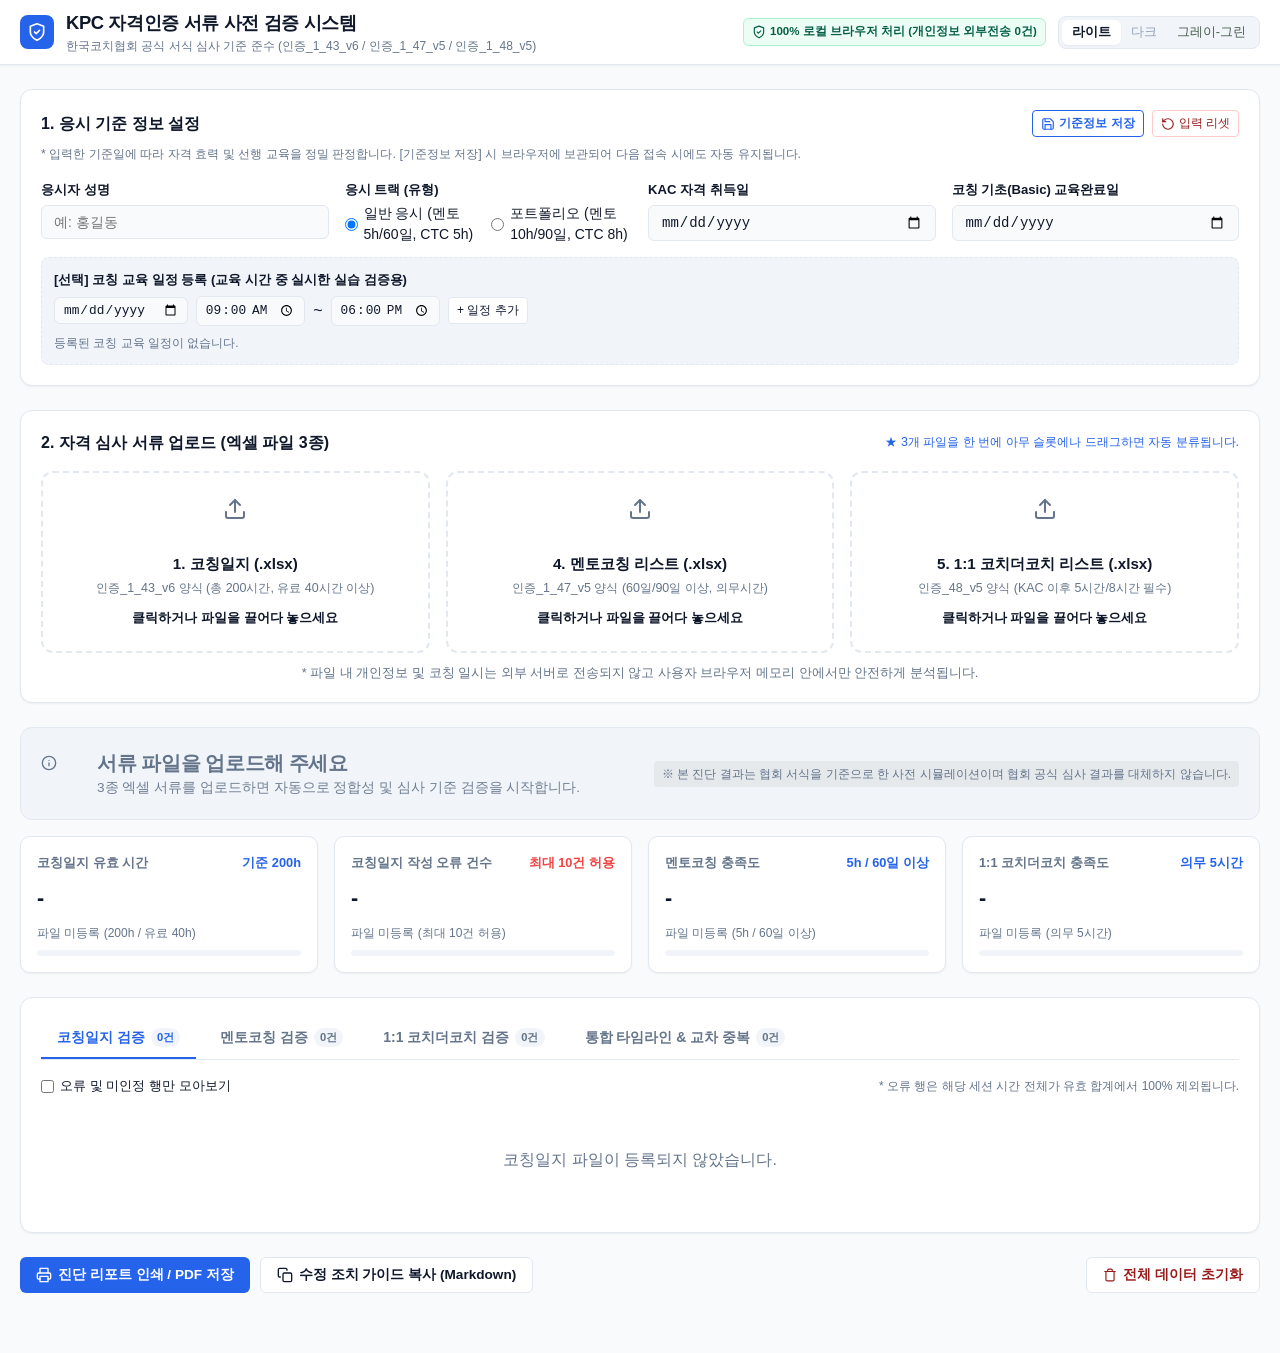
==== commit 0c1ac333: "feat: 응시 기준정보 명칭 변경 및 브라우저 저장/리셋 기능 추가 - '코칭 기초/인증 교육 시작일' -> '코칭 기초(Basic) 교육완료일' 명칭 및 검증 로직 변경 - 응" ====
--- a/index.html
+++ b/index.html
@@ -803,8 +803,23 @@
     <section class="section-block">
       <div class="card">
         <div class="card-title">
-          <span>1. 응시 기준 정보 설정</span>
-          <span style="font-size: 0.78rem; font-weight: 500; color: var(--text-muted);">* 입력한 기준일에 따라 자격 효력 및 선행 교육을 정밀 판정합니다.</span>
+          <div style="display: flex; align-items: center; gap: 8px;">
+            <span>1. 응시 기준 정보 설정</span>
+            <span id="baseline-saved-pill" class="badge-tag" style="display: none; background-color: var(--success-bg); color: var(--success-text); border-color: var(--success-border);">✓ 저장됨</span>
+          </div>
+          <div style="display: flex; align-items: center; gap: 8px;">
+            <button type="button" id="btn-save-baseline" class="btn-sm" style="display: inline-flex; align-items: center; gap: 4px; font-weight: 600; color: var(--primary); border-color: var(--primary); background: var(--bg-card); cursor: pointer;">
+              <svg width="14" height="14" viewBox="0 0 24 24" fill="none" stroke="currentColor" stroke-width="2" stroke-linecap="round" stroke-linejoin="round"><path d="M19 21H5a2 2 0 0 1-2-2V5a2 2 0 0 1 2-2h11l5 5v11a2 2 0 0 1-2 2z"/><polyline points="17 21 17 13 7 13 7 21"/><polyline points="7 3 7 8 15 8"/></svg>
+              <span>기준정보 저장</span>
+            </button>
+            <button type="button" id="btn-reset-baseline" class="btn-sm danger" style="display: inline-flex; align-items: center; gap: 4px; cursor: pointer;">
+              <svg width="14" height="14" viewBox="0 0 24 24" fill="none" stroke="currentColor" stroke-width="2" stroke-linecap="round" stroke-linejoin="round"><path d="M3 12a9 9 0 1 0 9-9 9.75 9.75 0 0 0-6.74 2.74L3 8"/><path d="M3 3v5h5"/></svg>
+              <span>입력 리셋</span>
+            </button>
+          </div>
+        </div>
+        <div style="font-size: 0.78rem; font-weight: 500; color: var(--text-muted); margin-top: -8px; margin-bottom: 16px;">
+          * 입력한 기준일에 따라 자격 효력 및 선행 교육을 정밀 판정합니다. [기준정보 저장] 시 브라우저에 보관되어 다음 접속 시에도 자동 유지됩니다.
         </div>
         <div class="form-grid">
           <div class="form-group">
@@ -827,8 +842,8 @@
             <input type="date" id="kac-cert-date" class="form-input">
           </div>
           <div class="form-group">
-            <label class="form-label" for="edu-start-date">코칭 기초/인증 교육 시작일</label>
-            <input type="date" id="edu-start-date" class="form-input">
+            <label class="form-label" for="edu-basic-date">코칭 기초(Basic) 교육완료일</label>
+            <input type="date" id="edu-basic-date" class="form-input">
           </div>
         </div>
 
@@ -1174,7 +1189,9 @@
   printer: `<svg width="16" height="16" viewBox="0 0 24 24" fill="none" stroke="currentColor" stroke-width="2" stroke-linecap="round" stroke-linejoin="round"><polyline points="6 9 6 2 18 2 18 9"/><path d="M6 18H4a2 2 0 0 1-2-2v-5a2 2 0 0 1 2-2h16a2 2 0 0 1 2 2v5a2 2 0 0 1-2 2h-2"/><rect x="6" y="14" width="12" height="8"/></svg>`,
   copy: `<svg width="16" height="16" viewBox="0 0 24 24" fill="none" stroke="currentColor" stroke-width="2" stroke-linecap="round" stroke-linejoin="round"><rect x="9" y="9" width="13" height="13" rx="2" ry="2"/><path d="M5 15H4a2 2 0 0 1-2-2V4a2 2 0 0 1 2-2h9a2 2 0 0 1 2 2v1"/></svg>`,
   trash: `<svg width="14" height="14" viewBox="0 0 24 24" fill="none" stroke="currentColor" stroke-width="2" stroke-linecap="round" stroke-linejoin="round"><polyline points="3 6 5 6 21 6"/><path d="M19 6v14a2 2 0 0 1-2 2H7a2 2 0 0 1-2-2V6m3 0V4a2 2 0 0 1 2-2h4a2 2 0 0 1 2 2v2"/></svg>`,
-  plus: `<svg width="14" height="14" viewBox="0 0 24 24" fill="none" stroke="currentColor" stroke-width="2" stroke-linecap="round" stroke-linejoin="round"><line x1="12" y1="5" x2="12" y2="19"/><line x1="5" y1="12" x2="19" y2="12"/></svg>`
+  plus: `<svg width="14" height="14" viewBox="0 0 24 24" fill="none" stroke="currentColor" stroke-width="2" stroke-linecap="round" stroke-linejoin="round"><line x1="12" y1="5" x2="12" y2="19"/><line x1="5" y1="12" x2="19" y2="12"/></svg>`,
+  save: `<svg width="14" height="14" viewBox="0 0 24 24" fill="none" stroke="currentColor" stroke-width="2" stroke-linecap="round" stroke-linejoin="round"><path d="M19 21H5a2 2 0 0 1-2-2V5a2 2 0 0 1 2-2h11l5 5v11a2 2 0 0 1-2 2z"/><polyline points="17 21 17 13 7 13 7 21"/><polyline points="7 3 7 8 15 8"/></svg>`,
+  rotateCcw: `<svg width="14" height="14" viewBox="0 0 24 24" fill="none" stroke="currentColor" stroke-width="2" stroke-linecap="round" stroke-linejoin="round"><path d="M3 12a9 9 0 1 0 9-9 9.75 9.75 0 0 0-6.74 2.74L3 8"/><path d="M3 3v5h5"/></svg>`
 };
 
 function getIcon(name) {
@@ -1512,10 +1529,11 @@
         addRowError(rowIndex, 'CL-02-DATE', `날짜 형식이 올바르지 않습니다: '${dateStr}'`, "날짜는 'YYYY-MM-DD' 형식으로 작성해야 합니다.");
       }
 
-      // Check Education Start Date Precedence
-      if (normDate && baseline.coachingEduStartDate) {
-        if (compareDates(normDate, baseline.coachingEduStartDate) < 0) {
-          addRowError(rowIndex, 'CL-05', `코칭 교육 시작일(${baseline.coachingEduStartDate}) 이전 실습입니다.`, "코칭 교육 등록 이후에 진행한 실습만 인정됩니다.");
+      // Check Coaching Basic Education Completion Date Precedence
+      const eduDate = baseline.coachingBasicEduDate || baseline.coachingEduStartDate;
+      if (normDate && eduDate) {
+        if (compareDates(normDate, eduDate) < 0) {
+          addRowError(rowIndex, 'CL-05', `코칭 기초(Basic) 교육완료일(${eduDate}) 이전 실습입니다.`, "코칭 기초(Basic) 교육 완료 이후에 진행한 실습만 인정됩니다.");
         }
       }
 
@@ -2161,7 +2179,8 @@
     applicantName: '',
     examType: 'STANDARD', // 'STANDARD' | 'PORTFOLIO'
     kacCertDate: '',
-    coachingEduStartDate: '',
+    coachingBasicEduDate: '', // 코칭 기초(Basic) 교육완료일
+    coachingEduStartDate: '', // 하위 호환
     educationSchedules: []
   },
   files: {
@@ -2188,6 +2207,7 @@
 // Initialize Application
 document.addEventListener('DOMContentLoaded', () => {
   initTheme();
+  loadSavedBaseline();
   bindFormEvents();
   bindUploadEvents();
   bindTabEvents();
@@ -2218,12 +2238,136 @@
   });
 }
 
+// Baseline Storage Key
+const BASELINE_STORAGE_KEY = 'kpc_verifier_baseline';
+
+// Load Saved Baseline from localStorage
+function loadSavedBaseline() {
+  try {
+    const raw = localStorage.getItem(BASELINE_STORAGE_KEY);
+    if (!raw) return;
+    const saved = JSON.parse(raw);
+    if (!saved || typeof saved !== 'object') return;
+
+    if (saved.applicantName) state.baseline.applicantName = saved.applicantName;
+    if (saved.examType) state.baseline.examType = saved.examType;
+    if (saved.kacCertDate) state.baseline.kacCertDate = saved.kacCertDate;
+    
+    const eduDate = saved.coachingBasicEduDate || saved.coachingEduStartDate || '';
+    state.baseline.coachingBasicEduDate = eduDate;
+    state.baseline.coachingEduStartDate = eduDate;
+
+    if (Array.isArray(saved.educationSchedules)) {
+      state.baseline.educationSchedules = saved.educationSchedules;
+    }
+
+    // Populate inputs
+    const nameInput = document.getElementById('applicant-name');
+    if (nameInput) nameInput.value = state.baseline.applicantName;
+
+    const radio = document.querySelector(`input[name="exam-type"][value="${state.baseline.examType}"]`);
+    if (radio) radio.checked = true;
+
+    const kacDateInput = document.getElementById('kac-cert-date');
+    if (kacDateInput) kacDateInput.value = state.baseline.kacCertDate;
+
+    const eduBasicInput = document.getElementById('edu-basic-date') || document.getElementById('edu-start-date');
+    if (eduBasicInput) eduBasicInput.value = eduDate;
+
+    renderEduScheduleList();
+    showSavedPill('✓ 저장된 기준정보 로드됨');
+  } catch (err) {
+    console.warn('Failed to load baseline from localStorage:', err);
+  }
+}
+
+// Save Baseline to localStorage
+function saveBaseline(showFeedback = true) {
+  // Sync current form input values to state.baseline
+  const nameInput = document.getElementById('applicant-name');
+  if (nameInput) state.baseline.applicantName = nameInput.value.trim();
+
+  const checkedRadio = document.querySelector('input[name="exam-type"]:checked');
+  if (checkedRadio) state.baseline.examType = checkedRadio.value;
+
+  const kacDateInput = document.getElementById('kac-cert-date');
+  if (kacDateInput) state.baseline.kacCertDate = kacDateInput.value;
+
+  const eduBasicInput = document.getElementById('edu-basic-date') || document.getElementById('edu-start-date');
+  if (eduBasicInput) {
+    state.baseline.coachingBasicEduDate = eduBasicInput.value;
+    state.baseline.coachingEduStartDate = eduBasicInput.value;
+  }
+
+  try {
+    localStorage.setItem(BASELINE_STORAGE_KEY, JSON.stringify(state.baseline));
+    showSavedPill('✓ 기준정보 저장 완료');
+    if (showFeedback) {
+      alert('응시 기준정보가 브라우저에 안전하게 저장되었습니다.\n(다음 접속 시에도 자동으로 유지됩니다.)');
+    }
+  } catch (err) {
+    console.error('Failed to save baseline:', err);
+    alert('기준정보 저장 중 오류가 발생했습니다.');
+  }
+}
+
+// Reset Baseline
+function resetBaseline() {
+  if (!confirm('입력된 응시 기준정보(성명, 트랙, KAC 취득일, 교육완료일 등)를 모두 초기화하시겠습니까?\n브라우저에 저장된 기준정보도 함께 삭제됩니다.')) {
+    return;
+  }
+
+  try {
+    localStorage.removeItem(BASELINE_STORAGE_KEY);
+  } catch (err) {
+    console.warn('Failed to remove baseline from localStorage:', err);
+  }
+
+  // Reset state
+  state.baseline.applicantName = '';
+  state.baseline.examType = 'STANDARD';
+  state.baseline.kacCertDate = '';
+  state.baseline.coachingBasicEduDate = '';
+  state.baseline.coachingEduStartDate = '';
+  state.baseline.educationSchedules = [];
+
+  // Reset form elements
+  const nameInput = document.getElementById('applicant-name');
+  if (nameInput) nameInput.value = '';
+
+  const standardRadio = document.querySelector('input[name="exam-type"][value="STANDARD"]');
+  if (standardRadio) standardRadio.checked = true;
+
+  const kacDateInput = document.getElementById('kac-cert-date');
+  if (kacDateInput) kacDateInput.value = '';
+
+  const eduBasicInput = document.getElementById('edu-basic-date') || document.getElementById('edu-start-date');
+  if (eduBasicInput) eduBasicInput.value = '';
+
+  renderEduScheduleList();
+  hideSavedPill();
+  runValidation();
+  alert('기준정보가 초기화되었습니다.');
+}
+
+function showSavedPill(text = '✓ 저장됨') {
+  const pill = document.getElementById('baseline-saved-pill');
+  if (!pill) return;
+  pill.textContent = text;
+  pill.style.display = 'inline-flex';
+}
+
+function hideSavedPill() {
+  const pill = document.getElementById('baseline-saved-pill');
+  if (pill) pill.style.display = 'none';
+}
+
 // Form Events
 function bindFormEvents() {
   const nameInput = document.getElementById('applicant-name');
   const typeRadios = document.querySelectorAll('input[name="exam-type"]');
   const kacDateInput = document.getElementById('kac-cert-date');
-  const eduStartDateInput = document.getElementById('edu-start-date');
+  const eduBasicDateInput = document.getElementById('edu-basic-date') || document.getElementById('edu-start-date');
 
   nameInput.addEventListener('input', (e) => {
     state.baseline.applicantName = e.target.value.trim();
@@ -2242,10 +2386,24 @@
     runValidation();
   });
 
-  eduStartDateInput.addEventListener('change', (e) => {
-    state.baseline.coachingEduStartDate = e.target.value;
-    runValidation();
-  });
+  if (eduBasicDateInput) {
+    eduBasicDateInput.addEventListener('change', (e) => {
+      state.baseline.coachingBasicEduDate = e.target.value;
+      state.baseline.coachingEduStartDate = e.target.value;
+      runValidation();
+    });
+  }
+
+  // Baseline Save & Reset Buttons
+  const saveBaselineBtn = document.getElementById('btn-save-baseline');
+  if (saveBaselineBtn) {
+    saveBaselineBtn.addEventListener('click', () => saveBaseline(true));
+  }
+
+  const resetBaselineBtn = document.getElementById('btn-reset-baseline');
+  if (resetBaselineBtn) {
+    resetBaselineBtn.addEventListener('click', resetBaseline);
+  }
 
   // Education Schedules
   const addEduBtn = document.getElementById('add-edu-btn');
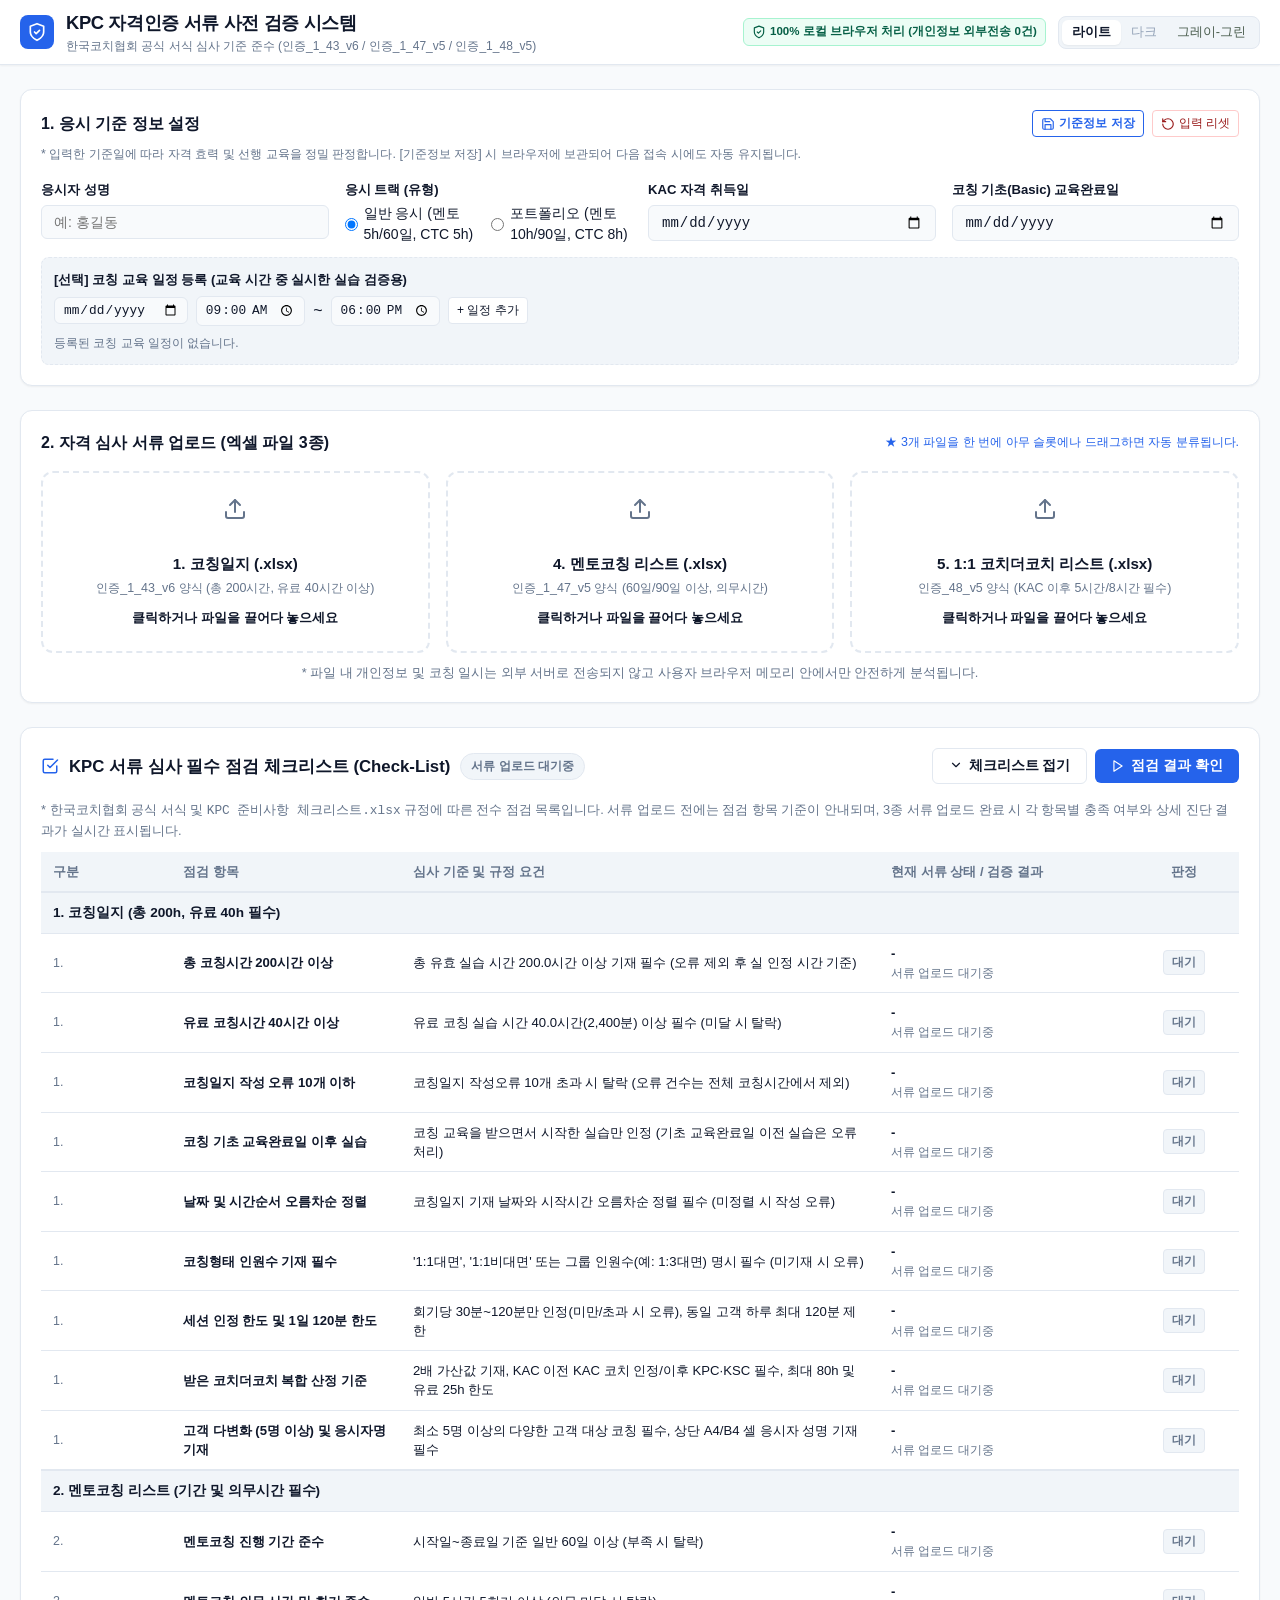
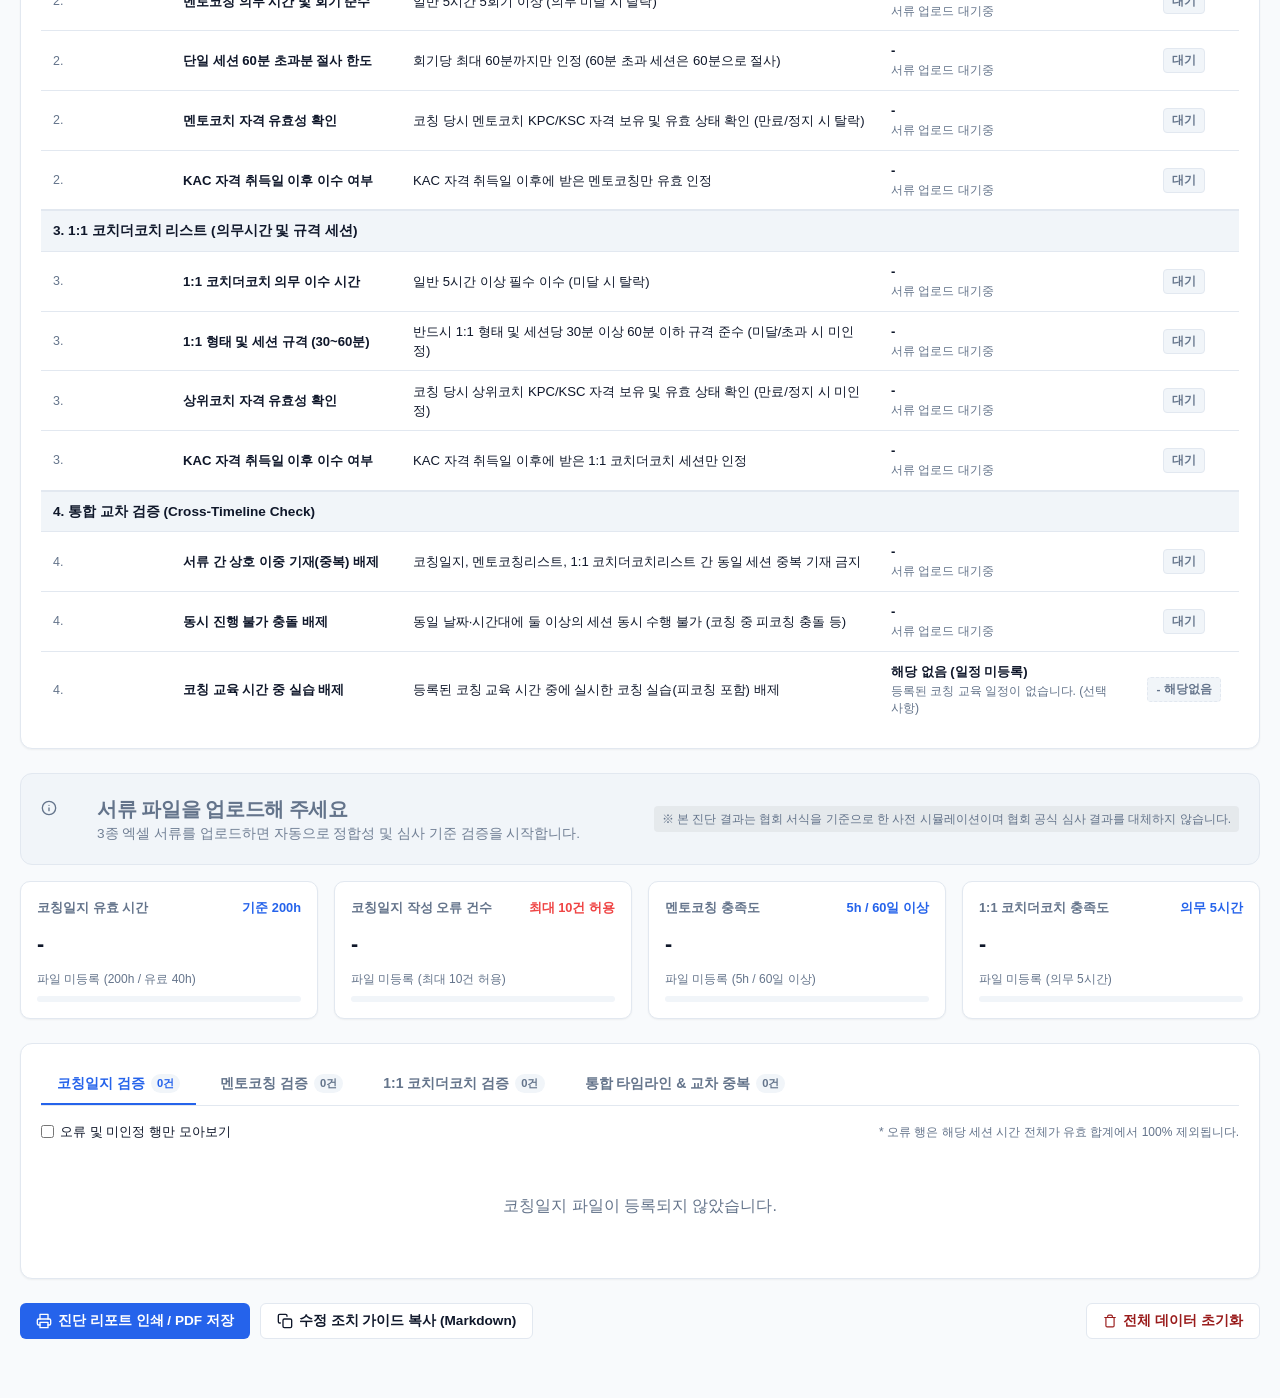
==== commit c144718a: "feat: 서류 업로드 하단 전체 점검 체크리스트(Check-List) 테이블 및 점검 결과 화면·버튼 추가" ====
--- a/index.html
+++ b/index.html
@@ -707,6 +707,172 @@
 .record-card.error {
   border-color: var(--danger-border);
   background: var(--danger-bg);
+}
+
+/* Checklist Section Styles */
+.checklist-header {
+  display: flex;
+  justify-content: space-between;
+  align-items: center;
+  flex-wrap: wrap;
+  gap: 12px;
+}
+
+.checklist-header-left {
+  display: flex;
+  align-items: center;
+  gap: 10px;
+  flex-wrap: wrap;
+}
+
+.checklist-icon-wrap {
+  display: inline-flex;
+  align-items: center;
+  color: var(--primary);
+}
+
+.checklist-title-text {
+  font-weight: 700;
+  font-size: 1.05rem;
+  color: var(--text-main);
+}
+
+.checklist-badge {
+  display: inline-flex;
+  align-items: center;
+  padding: 3px 10px;
+  border-radius: 9999px;
+  font-size: 0.76rem;
+  font-weight: 600;
+}
+
+.checklist-badge.waiting {
+  background: var(--bg-subtle);
+  border: 1px solid var(--border);
+  color: var(--text-muted);
+}
+
+.checklist-badge.pass {
+  background: var(--success-bg);
+  border: 1px solid var(--success-border);
+  color: var(--success-text);
+}
+
+.checklist-badge.warn {
+  background: var(--warning-bg);
+  border: 1px solid var(--warning-border);
+  color: var(--warning-text);
+}
+
+.checklist-badge.fail {
+  background: var(--danger-bg);
+  border: 1px solid var(--danger-border);
+  color: var(--danger-text);
+}
+
+.checklist-header-actions {
+  display: flex;
+  align-items: center;
+  gap: 8px;
+}
+
+.checklist-body {
+  margin-top: 10px;
+  transition: all 0.25s ease;
+}
+
+.checklist-body.collapsed {
+  display: none;
+}
+
+.checklist-notice {
+  font-size: 0.8rem;
+  color: var(--text-muted);
+  line-height: 1.5;
+  margin-bottom: 8px;
+}
+
+.checklist-table th, .checklist-table td {
+  padding: 9px 12px;
+  font-size: 0.82rem;
+  line-height: 1.45;
+  vertical-align: middle;
+}
+
+.checklist-cat-header td {
+  background-color: var(--bg-subtle);
+  font-weight: 700;
+  font-size: 0.85rem;
+  color: var(--text-main);
+  border-top: 2px solid var(--border);
+  border-bottom: 1px solid var(--border);
+  padding: 8px 12px;
+}
+
+.chk-badge {
+  display: inline-flex;
+  align-items: center;
+  justify-content: center;
+  gap: 4px;
+  padding: 3px 8px;
+  border-radius: 4px;
+  font-size: 0.74rem;
+  font-weight: 600;
+  white-space: nowrap;
+}
+
+.chk-badge.waiting {
+  background: var(--bg-subtle);
+  border: 1px solid var(--border);
+  color: var(--text-muted);
+}
+
+.chk-badge.pass {
+  background: var(--success-bg);
+  border: 1px solid var(--success-border);
+  color: var(--success-text);
+}
+
+.chk-badge.warn {
+  background: var(--warning-bg);
+  border: 1px solid var(--warning-border);
+  color: var(--warning-text);
+}
+
+.chk-badge.fail {
+  background: var(--danger-bg);
+  border: 1px solid var(--danger-border);
+  color: var(--danger-text);
+}
+
+.chk-badge.na {
+  background: var(--bg-subtle);
+  color: var(--text-muted);
+  border: 1px dashed var(--border);
+}
+
+.checklist-val-text {
+  font-weight: 600;
+  color: var(--text-main);
+}
+
+.checklist-val-detail {
+  font-size: 0.76rem;
+  color: var(--text-muted);
+  margin-top: 2px;
+}
+
+.checklist-rule-desc {
+  color: var(--text-muted);
+  font-size: 0.79rem;
+}
+
+.chk-row-fail {
+  background-color: rgba(239, 68, 68, 0.04);
+}
+
+.chk-row-warn {
+  background-color: rgba(245, 158, 11, 0.04);
 }
 
 /* Responsive Media Queries */
@@ -903,6 +1069,53 @@
         </div>
         <div class="master-drop-hint">
           * 파일 내 개인정보 및 코칭 일시는 외부 서버로 전송되지 않고 사용자 브라우저 메모리 안에서만 안전하게 분석됩니다.
+        </div>
+      </div>
+    </section>
+
+    <!-- 3-B. Overall Checklist & Verification Screen -->
+    <section class="section-block checklist-section" id="checklist-section">
+      <div class="card">
+        <div class="card-title checklist-header">
+          <div class="checklist-header-left">
+            <span class="checklist-icon-wrap"><svg width="18" height="18" viewBox="0 0 24 24" fill="none" stroke="currentColor" stroke-width="2" stroke-linecap="round" stroke-linejoin="round"><path d="m9 11 3 3L22 4"/><path d="M21 12v7a2 2 0 0 1-2 2H5a2 2 0 0 1-2-2V5a2 2 0 0 1 2-2h11"/></svg></span>
+            <span class="checklist-title-text">KPC 서류 심사 필수 점검 체크리스트 (Check-List)</span>
+            <span id="checklist-summary-badge" class="checklist-badge waiting">서류 업로드 대기중</span>
+          </div>
+          <div class="checklist-header-actions">
+            <button type="button" id="btn-toggle-checklist" class="btn-sm btn-outline">
+              <span id="btn-toggle-icon"><svg width="14" height="14" viewBox="0 0 24 24" fill="none" stroke="currentColor" stroke-width="2" stroke-linecap="round" stroke-linejoin="round"><polyline points="6 9 12 15 18 9"/></svg></span>
+              <span id="btn-toggle-text">체크리스트 접기</span>
+            </button>
+            <button type="button" id="btn-run-check" class="btn-sm btn-primary">
+              <svg width="14" height="14" viewBox="0 0 24 24" fill="none" stroke="currentColor" stroke-width="2" stroke-linecap="round" stroke-linejoin="round"><polygon points="5 3 19 12 5 21 5 3"/></svg>
+              <span>점검 결과 확인</span>
+            </button>
+          </div>
+        </div>
+
+        <div id="checklist-body" class="checklist-body">
+          <p class="checklist-notice">
+            * 한국코치협회 공식 서식 및 <code>KPC 준비사항 체크리스트.xlsx</code> 규정에 따른 전수 점검 목록입니다.
+            서류 업로드 전에는 점검 항목 기준이 안내되며, 3종 서류 업로드 완료 시 각 항목별 충족 여부와 상세 진단 결과가 실시간 표시됩니다.
+          </p>
+
+          <div class="table-responsive" style="margin-top: 12px;">
+            <table class="data-table checklist-table" id="checklist-table">
+              <thead>
+                <tr>
+                  <th style="width: 130px;">구분</th>
+                  <th style="width: 230px;">점검 항목</th>
+                  <th>심사 기준 및 규정 요건</th>
+                  <th style="width: 250px;">현재 서류 상태 / 검증 결과</th>
+                  <th style="width: 110px; text-align: center;">판정</th>
+                </tr>
+              </thead>
+              <tbody id="checklist-tbody">
+                <!-- Dynamically populated by renderChecklist() in app.js -->
+              </tbody>
+            </table>
+          </div>
         </div>
       </div>
     </section>
@@ -1191,7 +1404,11 @@
   trash: `<svg width="14" height="14" viewBox="0 0 24 24" fill="none" stroke="currentColor" stroke-width="2" stroke-linecap="round" stroke-linejoin="round"><polyline points="3 6 5 6 21 6"/><path d="M19 6v14a2 2 0 0 1-2 2H7a2 2 0 0 1-2-2V6m3 0V4a2 2 0 0 1 2-2h4a2 2 0 0 1 2 2v2"/></svg>`,
   plus: `<svg width="14" height="14" viewBox="0 0 24 24" fill="none" stroke="currentColor" stroke-width="2" stroke-linecap="round" stroke-linejoin="round"><line x1="12" y1="5" x2="12" y2="19"/><line x1="5" y1="12" x2="19" y2="12"/></svg>`,
   save: `<svg width="14" height="14" viewBox="0 0 24 24" fill="none" stroke="currentColor" stroke-width="2" stroke-linecap="round" stroke-linejoin="round"><path d="M19 21H5a2 2 0 0 1-2-2V5a2 2 0 0 1 2-2h11l5 5v11a2 2 0 0 1-2 2z"/><polyline points="17 21 17 13 7 13 7 21"/><polyline points="7 3 7 8 15 8"/></svg>`,
-  rotateCcw: `<svg width="14" height="14" viewBox="0 0 24 24" fill="none" stroke="currentColor" stroke-width="2" stroke-linecap="round" stroke-linejoin="round"><path d="M3 12a9 9 0 1 0 9-9 9.75 9.75 0 0 0-6.74 2.74L3 8"/><path d="M3 3v5h5"/></svg>`
+  rotateCcw: `<svg width="14" height="14" viewBox="0 0 24 24" fill="none" stroke="currentColor" stroke-width="2" stroke-linecap="round" stroke-linejoin="round"><path d="M3 12a9 9 0 1 0 9-9 9.75 9.75 0 0 0-6.74 2.74L3 8"/><path d="M3 3v5h5"/></svg>`,
+  listCheck: `<svg width="18" height="18" viewBox="0 0 24 24" fill="none" stroke="currentColor" stroke-width="2" stroke-linecap="round" stroke-linejoin="round"><path d="m9 11 3 3L22 4"/><path d="M21 12v7a2 2 0 0 1-2 2H5a2 2 0 0 1-2-2V5a2 2 0 0 1 2-2h11"/></svg>`,
+  chevronDown: `<svg width="14" height="14" viewBox="0 0 24 24" fill="none" stroke="currentColor" stroke-width="2" stroke-linecap="round" stroke-linejoin="round"><polyline points="6 9 12 15 18 9"/></svg>`,
+  chevronUp: `<svg width="14" height="14" viewBox="0 0 24 24" fill="none" stroke="currentColor" stroke-width="2" stroke-linecap="round" stroke-linejoin="round"><polyline points="18 15 12 9 6 15"/></svg>`,
+  playCheck: `<svg width="14" height="14" viewBox="0 0 24 24" fill="none" stroke="currentColor" stroke-width="2" stroke-linecap="round" stroke-linejoin="round"><polygon points="5 3 19 12 5 21 5 3"/></svg>`
 };
 
 function getIcon(name) {
@@ -1637,9 +1854,17 @@
           }
 
           // Check Coach Name & Cert No in F row
+          // KAC 자격 취득일 이전에는 KAC 코치 자격번호도 코치더코치로 인정 (KAC 취득일 이후는 KPC/KSC 상위코치 필수)
+          const isBeforeKac = Boolean(baseline.kacCertDate && normDate && (compareDates(normDate, baseline.kacCertDate) < 0));
+          const hasKac = /KAC\s*\d+/i.test(cleanClient);
           const hasKpcOrKsc = /(KPC|KSC)\s*\d+/i.test(cleanClient);
-          if (!hasKpcOrKsc) {
-            addRowError(rowIndex, 'CL-06-COACH', "받은 코치더코치 고객명에는 상위코치 이름과 KPC/KSC 자격번호를 기재해야 합니다.", "예: 홍길동(KPC90124)");
+
+          if (hasKac) {
+            if (baseline.kacCertDate && !isBeforeKac) {
+              addRowError(rowIndex, 'CL-06-COACH-KAC', `KAC 취득일(${baseline.kacCertDate}) 이후의 코치더코치는 상위코치(KPC/KSC)로부터 받아야 합니다. (KAC 코치 불가)`, "KAC 취득일 이후에는 KPC 이상의 상위코치로부터 코치더코치를 받아야 합니다.");
+            }
+          } else if (!hasKpcOrKsc) {
+            addRowError(rowIndex, 'CL-06-COACH', "받은 코치더코치 고객명에는 코치 이름과 자격번호를 기재해야 합니다.", isBeforeKac ? "예: 홍길동(KAC10644) 또는 홍길동(KPC90124)" : "예: 홍길동(KPC90124)");
           }
         }
       }
@@ -2620,6 +2845,40 @@
 
   document.getElementById('btn-copy-guide').addEventListener('click', copyFixGuideToClipboard);
   document.getElementById('btn-reset-all').addEventListener('click', resetAll);
+
+  const btnToggle = document.getElementById('btn-toggle-checklist');
+  const checklistBody = document.getElementById('checklist-body');
+  const toggleIcon = document.getElementById('btn-toggle-icon');
+  const toggleText = document.getElementById('btn-toggle-text');
+
+  if (btnToggle && checklistBody) {
+    btnToggle.addEventListener('click', () => {
+      const isCollapsed = checklistBody.classList.toggle('collapsed');
+      if (isCollapsed) {
+        if (toggleText) toggleText.innerText = '체크리스트 펼치기';
+        if (toggleIcon) toggleIcon.innerHTML = getIcon('chevronDown');
+      } else {
+        if (toggleText) toggleText.innerText = '체크리스트 접기';
+        if (toggleIcon) toggleIcon.innerHTML = getIcon('chevronUp');
+      }
+    });
+  }
+
+  const btnRunCheck = document.getElementById('btn-run-check');
+  if (btnRunCheck) {
+    btnRunCheck.addEventListener('click', () => {
+      const hasAny = state.files.COACHING_LOG || state.files.MENTOR_COACHING || state.files.COACH_THE_COACH;
+      if (!hasAny) {
+        alert('먼저 엑셀 서류 파일(코칭일지, 멘토코칭, 1:1 코치더코치)을 업로드해 주세요.');
+        const slotClog = document.getElementById('slot-clog');
+        if (slotClog) slotClog.scrollIntoView({ behavior: 'smooth', block: 'center' });
+        return;
+      }
+      runValidation();
+      const checklistSec = document.getElementById('checklist-section');
+      if (checklistSec) checklistSec.scrollIntoView({ behavior: 'smooth', block: 'start' });
+    });
+  }
 }
 
 // Copy Actionable Fix Guide to Clipboard
@@ -2750,10 +3009,411 @@
 
 // Update Entire UI
 function updateUI() {
+  renderChecklist();
   renderScoreboardBanner();
   renderMetricCards();
   renderTabBadges();
   renderTabContent();
+}
+
+// Render Comprehensive KPC Verification Checklist
+function renderChecklist() {
+  const tbody = document.getElementById('checklist-tbody');
+  const summaryBadge = document.getElementById('checklist-summary-badge');
+  if (!tbody || !summaryBadge) return;
+
+  const { clog, ment, cctc, cross } = state.results;
+  const { baseline, files } = state;
+  const isPortfolio = baseline.examType === 'PORTFOLIO';
+  const hasFiles = !!(clog || ment || cctc || files.COACHING_LOG || files.MENTOR_COACHING || files.COACH_THE_COACH);
+
+  const categories = [
+    {
+      name: '1. 코칭일지 (총 200h, 유료 40h 필수)',
+      items: [
+        {
+          name: '총 코칭시간 200시간 이상',
+          rule: '총 유효 실습 시간 200.0시간 이상 기재 필수 (오류 제외 후 실 인정 시간 기준)',
+          eval: () => {
+            if (!clog) return { status: 'WAITING', value: '-', detail: '서류 업로드 대기중' };
+            const h = (clog.finalTotalMinutes || 0) / 60;
+            if (clog.finalTotalMinutes >= 12000) {
+              return { status: 'PASS', value: `총 ${h.toFixed(1)}h 인정 (기준 충족)`, detail: `기준 200h 대비 +${(h - 200).toFixed(1)}h 초과 달성` };
+            } else {
+              return { status: 'FAIL', value: `총 ${h.toFixed(1)}h (부족)`, detail: `기준 200시간까지 ${(200 - h).toFixed(1)}시간 부족 (서류 탈락 사유)` };
+            }
+          }
+        },
+        {
+          name: '유료 코칭시간 40시간 이상',
+          rule: '유료 코칭 실습 시간 40.0시간(2,400분) 이상 필수 (미달 시 탈락)',
+          eval: () => {
+            if (!clog) return { status: 'WAITING', value: '-', detail: '서류 업로드 대기중' };
+            const ph = (clog.totalPaidMinutes || 0) / 60;
+            if (clog.totalPaidMinutes >= 2400) {
+              return { status: 'PASS', value: `유료 ${ph.toFixed(1)}h 인정 (기준 충족)`, detail: `기준 40h 대비 +${(ph - 40).toFixed(1)}h 충족` };
+            } else {
+              return { status: 'FAIL', value: `유료 ${ph.toFixed(1)}h (부족)`, detail: `기준 40시간까지 ${(40 - ph).toFixed(1)}시간 부족 (서류 탈락 사유)` };
+            }
+          }
+        },
+        {
+          name: '코칭일지 작성 오류 10개 이하',
+          rule: '코칭일지 작성오류 10개 초과 시 탈락 (오류 건수는 전체 코칭시간에서 제외)',
+          eval: () => {
+            if (!clog) return { status: 'WAITING', value: '-', detail: '서류 업로드 대기중' };
+            const ec = clog.errorCount || 0;
+            if (ec === 0) {
+              return { status: 'PASS', value: '작성 오류 0건 (완전 무결)', detail: '오류 10건 허용 기준 이내 준수' };
+            } else if (ec <= 10) {
+              return { status: 'WARN', value: `작성 오류 ${ec}건 발견 (시간 차감)`, detail: '10건 허용 기준 이내이나 오류 행 시간은 전액 차감됨' };
+            } else {
+              return { status: 'FAIL', value: `작성 오류 ${ec}건 (탈락 위험)`, detail: '허용치(최대 10개) 초과로 서류 심사 불합격 기준' };
+            }
+          }
+        },
+        {
+          name: '코칭 기초 교육완료일 이후 실습',
+          rule: '코칭 교육을 받으면서 시작한 실습만 인정 (기초 교육완료일 이전 실습은 오류 처리)',
+          eval: () => {
+            const eduDate = baseline.coachingBasicEduDate || baseline.coachingEduStartDate;
+            if (!clog) return { status: 'WAITING', value: '-', detail: '서류 업로드 대기중' };
+            if (!eduDate) return { status: 'WAITING', value: '기준일 미입력', detail: '상단에 코칭 기초 교육완료일을 입력해 주세요.' };
+            const beforeEdu = clog.rows.filter(r => r.errors && r.errors.some(e => e.code === 'CL-03-EDU'));
+            if (beforeEdu.length === 0) {
+              return { status: 'PASS', value: '교육완료일 이후 실습 정상', detail: `기초 교육완료일(${eduDate}) 이후 실습 준수` };
+            } else {
+              return { status: 'FAIL', value: `교육 이전 실습 ${beforeEdu.length}건 적발`, detail: `교육완료일(${eduDate}) 이전 실습은 오류 및 시간 제외` };
+            }
+          }
+        },
+        {
+          name: '날짜 및 시간순서 오름차순 정렬',
+          rule: '코칭일지 기재 날짜와 시작시간 오름차순 정렬 필수 (미정렬 시 작성 오류)',
+          eval: () => {
+            if (!clog) return { status: 'WAITING', value: '-', detail: '서류 업로드 대기중' };
+            const orderErr = clog.rows.filter(r => r.errors && r.errors.some(e => e.code === 'CL-03-ORDER'));
+            if (orderErr.length === 0) {
+              return { status: 'PASS', value: '일자·시간 정렬 정상', detail: '전체 행이 날짜 및 시간순으로 바르게 정렬됨' };
+            } else {
+              return { status: 'FAIL', value: `정렬 역전 ${orderErr.length}건 발견`, detail: '날짜 또는 시작 시간 역전 행 발생 (수정 필요)' };
+            }
+          }
+        },
+        {
+          name: '코칭형태 인원수 기재 필수',
+          rule: "'1:1대면', '1:1비대면' 또는 그룹 인원수(예: 1:3대면) 명시 필수 (미기재 시 오류)",
+          eval: () => {
+            if (!clog) return { status: 'WAITING', value: '-', detail: '서류 업로드 대기중' };
+            const fmtErr = clog.rows.filter(r => r.errors && r.errors.some(e => e.code && e.code.startsWith('CL-07')));
+            if (fmtErr.length === 0) {
+              return { status: 'PASS', value: '코칭형태 인원수 규격 준수', detail: '모든 행에 1:1/다자간 및 대면/비대면 인원수 정상 기재' };
+            } else {
+              return { status: 'FAIL', value: `인원수 미기재 ${fmtErr.length}건`, detail: '인원수 누락 또는 인정되지 않는 코칭형태 기재' };
+            }
+          }
+        },
+        {
+          name: '세션 인정 한도 및 1일 120분 한도',
+          rule: '회기당 30분~120분만 인정(미만/초과 시 오류), 동일 고객 하루 최대 120분 제한',
+          eval: () => {
+            if (!clog) return { status: 'WAITING', value: '-', detail: '서류 업로드 대기중' };
+            const limitErr = clog.rows.filter(r => r.errors && r.errors.some(e => ['CL-04-DURATION', 'CL-05-DAILY', 'CL-09-COUNT', 'CL-09-HOURS'].includes(e.code)));
+            if (limitErr.length === 0) {
+              return { status: 'PASS', value: '세션 및 일일 한도 준수', detail: '회기당 30~120분 및 동일 고객 1일 120분 한도 전건 충족' };
+            } else {
+              return { status: 'WARN', value: `한도 초과/미달 ${limitErr.length}건`, detail: '30분 미만, 120분 초과 또는 일일 합산 초과 (0분 처리)' };
+            }
+          }
+        },
+        {
+          name: '받은 코치더코치 복합 산정 기준',
+          rule: '2배 가산값 기재, KAC 이전 KAC 코치 인정/이후 KPC·KSC 필수, 최대 80h 및 유료 25h 한도',
+          eval: () => {
+            if (!clog) return { status: 'WAITING', value: '-', detail: '서류 업로드 대기중' };
+            const ctcErr = clog.rows.filter(r => r.errors && r.errors.some(e => e.code.includes('CTC')));
+            const ctcTotalH = ((clog.creditedCtcTotal || 0) / 60).toFixed(1);
+            if (ctcErr.length === 0) {
+              return { status: 'PASS', value: `인정 ${ctcTotalH}h (규정 준수)`, detail: '코치 자격 표기 및 시간 한도(최대 80h/25h) 규정 준수' };
+            } else {
+              return { status: 'WARN', value: `CTC 오류 ${ctcErr.length}건 발견`, detail: '상위코치 자격 표기 또는 시간 한도 초과 절사 적용' };
+            }
+          }
+        },
+        {
+          name: '고객 다변화 (5명 이상) 및 응시자명 기재',
+          rule: '최소 5명 이상의 다양한 고객 대상 코칭 필수, 상단 A4/B4 셀 응시자 성명 기재 필수',
+          eval: () => {
+            if (!clog) return { status: 'WAITING', value: '-', detail: '서류 업로드 대기중' };
+            const clientCount = clog.clientCount || 0;
+            const hasName = !clog.errors.some(e => e.code === 'CL-01');
+            if (clientCount >= 5 && hasName) {
+              return { status: 'PASS', value: `고객 ${clientCount}명 확보 / 성명 기재 정상`, detail: '고객 다변화 기준(5명 이상) 및 응시자 성명 기재 완료' };
+            } else if (clientCount < 5) {
+              return { status: 'FAIL', value: `고객 ${clientCount}명 (최소 5명 미달)`, detail: '최소 5명 이상의 다양한 고객에게 코칭을 진행해야 합니다.' };
+            } else {
+              return { status: 'FAIL', value: '상단 응시자 성명 누락', detail: '엑셀 상단 A4/B4 셀에 응시자 성명을 반드시 기재하십시오.' };
+            }
+          }
+        }
+      ]
+    },
+    {
+      name: '2. 멘토코칭 리스트 (기간 및 의무시간 필수)',
+      items: [
+        {
+          name: '멘토코칭 진행 기간 준수',
+          rule: `시작일~종료일 기준 ${isPortfolio ? '포트폴리오 90일' : '일반 60일'} 이상 (부족 시 탈락)`,
+          eval: () => {
+            if (!ment) return { status: 'WAITING', value: '-', detail: '서류 업로드 대기중' };
+            const reqDays = ment.requiredSpanDays || (isPortfolio ? 90 : 60);
+            const days = ment.spanDays || 0;
+            if (days >= reqDays) {
+              return { status: 'PASS', value: `${days}일 진행 (기준 충족)`, detail: `의무 기간(${reqDays}일 이상) 대비 +${days - reqDays}일 충족` };
+            } else {
+              return { status: 'FAIL', value: `${days}일 진행 (기간 부족)`, detail: `의무 기간(${reqDays}일) 미달로 서류 심사 탈락 기준` };
+            }
+          }
+        },
+        {
+          name: '멘토코칭 의무 시간 및 회기 준수',
+          rule: `${isPortfolio ? '포트폴리오 10시간 이상' : '일반 5시간 5회기 이상'} (의무 미달 시 탈락)`,
+          eval: () => {
+            if (!ment) return { status: 'WAITING', value: '-', detail: '서류 업로드 대기중' };
+            const reqMin = ment.requiredMinutes || (isPortfolio ? 600 : 300);
+            const credMin = ment.creditedMinutesTotal || 0;
+            const h = (credMin / 60).toFixed(1);
+            const reqH = (reqMin / 60).toFixed(0);
+            const count = ment.validSessionCount || 0;
+            const hasHours = credMin >= reqMin;
+            const hasCount = isPortfolio ? true : count >= 5;
+            if (hasHours && hasCount) {
+              return { status: 'PASS', value: `총 ${h}h (${count}회기) 충족`, detail: `의무 시간(${reqH}h) 및 회기 기준 충족 완료` };
+            } else {
+              return { status: 'FAIL', value: `총 ${h}h (${count}회기)`, detail: `의무 요건(${reqH}시간${!isPortfolio ? ', 5회기' : ''}) 미달로 탈락 위험` };
+            }
+          }
+        },
+        {
+          name: '단일 세션 60분 초과분 절사 한도',
+          rule: '회기당 최대 60분까지만 인정 (60분 초과 세션은 60분으로 절사)',
+          eval: () => {
+            if (!ment) return { status: 'WAITING', value: '-', detail: '서류 업로드 대기중' };
+            const truncWarnings = ment.warnings.filter(w => w.code === 'MC-06-TRUNC');
+            if (truncWarnings.length === 0) {
+              return { status: 'PASS', value: '단일 세션 60분 이내 준수', detail: '초과 절사 대상 세션 없이 전건 규격 내 인정' };
+            } else {
+              return { status: 'WARN', value: `${truncWarnings.length}건 60분 상한 절사`, detail: '60분을 초과한 세션의 초과 시간이 60분으로 절사 적용됨' };
+            }
+          }
+        },
+        {
+          name: '멘토코치 자격 유효성 확인',
+          rule: '코칭 당시 멘토코치 KPC/KSC 자격 보유 및 유효 상태 확인 (만료/정지 시 탈락)',
+          eval: () => {
+            if (!ment) return { status: 'WAITING', value: '-', detail: '서류 업로드 대기중' };
+            const qualErr = ment.rows.filter(r => r.errors && r.errors.some(e => ['MC-07', 'MC-08'].includes(e.code)));
+            if (qualErr.length === 0) {
+              return { status: 'PASS', value: '멘토코치 자격 유효 확인', detail: '멘토코치 자격 등급(KPC/KSC) 및 유효 상태 정상' };
+            } else {
+              return { status: 'FAIL', value: `자격 이상 ${qualErr.length}건`, detail: '멘토코치 자격 만료/정지 또는 부적격자 적발 (탈락 위험)' };
+            }
+          }
+        },
+        {
+          name: 'KAC 자격 취득일 이후 이수 여부',
+          rule: 'KAC 자격 취득일 이후에 받은 멘토코칭만 유효 인정',
+          eval: () => {
+            if (!ment) return { status: 'WAITING', value: '-', detail: '서류 업로드 대기중' };
+            if (!baseline.kacCertDate) return { status: 'WAITING', value: '취득일 미입력', detail: '상단에 KAC 자격 취득일을 입력해 주세요.' };
+            const beforeKac = ment.rows.filter(r => r.errors && r.errors.some(e => e.code === 'MC-03-KAC'));
+            if (beforeKac.length === 0) {
+              return { status: 'PASS', value: 'KAC 취득 후 이수 준수', detail: `KAC 취득일(${baseline.kacCertDate}) 이후 세션 정상 이수` };
+            } else {
+              return { status: 'FAIL', value: `KAC 취득 전 이수 ${beforeKac.length}건`, detail: 'KAC 취득일 이전 멘토코칭은 시간 불인정 처리' };
+            }
+          }
+        }
+      ]
+    },
+    {
+      name: '3. 1:1 코치더코치 리스트 (의무시간 및 규격 세션)',
+      items: [
+        {
+          name: '1:1 코치더코치 의무 이수 시간',
+          rule: `${isPortfolio ? '포트폴리오 8시간 이상' : '일반 5시간 이상'} 필수 이수 (미달 시 탈락)`,
+          eval: () => {
+            if (!cctc) return { status: 'WAITING', value: '-', detail: '서류 업로드 대기중' };
+            const reqMin = cctc.requiredMinutes || (isPortfolio ? 480 : 300);
+            const credMin = cctc.creditedMinutesTotal || 0;
+            const h = (credMin / 60).toFixed(1);
+            const reqH = (reqMin / 60).toFixed(0);
+            if (credMin >= reqMin) {
+              return { status: 'PASS', value: `총 ${h}h 충족 (기준 충족)`, detail: `의무 시간(${reqH}h) 충족 완료` };
+            } else {
+              return { status: 'FAIL', value: `총 ${h}h (부족)`, detail: `의무 시간(${reqH}h)까지 ${((reqMin - credMin) / 60).toFixed(1)}시간 부족 (탈락 사유)` };
+            }
+          }
+        },
+        {
+          name: '1:1 형태 및 세션 규격 (30~60분)',
+          rule: '반드시 1:1 형태 및 세션당 30분 이상 60분 이하 규격 준수 (미달/초과 시 미인정)',
+          eval: () => {
+            if (!cctc) return { status: 'WAITING', value: '-', detail: '서류 업로드 대기중' };
+            const fmtErr = cctc.rows.filter(r => r.errors && r.errors.some(e => ['CC-04', 'CC-06'].includes(e.code)));
+            if (fmtErr.length === 0) {
+              return { status: 'PASS', value: '1:1 및 30~60분 규격 준수', detail: '모든 세션이 1:1 형태 및 세션당 30~60분 규격 준수' };
+            } else {
+              return { status: 'FAIL', value: `규격 미달 ${fmtErr.length}건`, detail: '30분 미만, 60분 초과 또는 다자간 세션 발생' };
+            }
+          }
+        },
+        {
+          name: '상위코치 자격 유효성 확인',
+          rule: '코칭 당시 상위코치 KPC/KSC 자격 보유 및 유효 상태 확인 (만료/정지 시 미인정)',
+          eval: () => {
+            if (!cctc) return { status: 'WAITING', value: '-', detail: '서류 업로드 대기중' };
+            const qualErr = cctc.rows.filter(r => r.errors && r.errors.some(e => ['CC-07', 'CC-08'].includes(e.code)));
+            if (qualErr.length === 0) {
+              return { status: 'PASS', value: '상위코치 자격 유효 확인', detail: '코치 자격(KPC/KSC) 및 유효 상태 정상' };
+            } else {
+              return { status: 'FAIL', value: `자격 이상 ${qualErr.length}건`, detail: '상위코치 자격 만료/정지 건 적발' };
+            }
+          }
+        },
+        {
+          name: 'KAC 자격 취득일 이후 이수 여부',
+          rule: 'KAC 자격 취득일 이후에 받은 1:1 코치더코치 세션만 인정',
+          eval: () => {
+            if (!cctc) return { status: 'WAITING', value: '-', detail: '서류 업로드 대기중' };
+            if (!baseline.kacCertDate) return { status: 'WAITING', value: '취득일 미입력', detail: '상단에 KAC 자격 취득일을 입력해 주세요.' };
+            const beforeKac = cctc.rows.filter(r => r.errors && r.errors.some(e => e.code === 'CC-03-KAC'));
+            if (beforeKac.length === 0) {
+              return { status: 'PASS', value: 'KAC 취득 후 이수 준수', detail: `KAC 취득일(${baseline.kacCertDate}) 이후 세션 정상 이수` };
+            } else {
+              return { status: 'FAIL', value: `KAC 취득 전 이수 ${beforeKac.length}건`, detail: 'KAC 취득일 이전 1:1 CTC는 인정되지 않습니다.' };
+            }
+          }
+        }
+      ]
+    },
+    {
+      name: '4. 통합 교차 검증 (Cross-Timeline Check)',
+      items: [
+        {
+          name: '서류 간 상호 이중 기재(중복) 배제',
+          rule: '코칭일지, 멘토코칭리스트, 1:1 코치더코치리스트 간 동일 세션 중복 기재 금지',
+          eval: () => {
+            if (!hasFiles) return { status: 'WAITING', value: '-', detail: '서류 업로드 대기중' };
+            const crossDups = (cross || []).filter(c => c.type === 'CROSS_DUPLICATION');
+            if (crossDups.length === 0) {
+              return { status: 'PASS', value: '이중 기재 없음 (정상)', detail: '3종 서류 간 상호 중복 기재된 세션이 없습니다.' };
+            } else {
+              return { status: 'FAIL', value: `중복 기재 ${crossDups.length}건`, detail: '동일 세션이 둘 이상의 서류에 이중으로 등록되었습니다.' };
+            }
+          }
+        },
+        {
+          name: '동시 진행 불가 충돌 배제',
+          rule: '동일 날짜·시간대에 둘 이상의 세션 동시 수행 불가 (코칭 중 피코칭 충돌 등)',
+          eval: () => {
+            if (!hasFiles) return { status: 'WAITING', value: '-', detail: '서류 업로드 대기중' };
+            const simuls = (cross || []).filter(c => c.type === 'SIMULTANEOUS_EVENT');
+            if (simuls.length === 0) {
+              return { status: 'PASS', value: '시간대 겹침 없음 (정상)', detail: '동일 시간대 진행 불가능한 충돌 일정이 없습니다.' };
+            } else {
+              return { status: 'FAIL', value: `동시 충돌 ${simuls.length}건`, detail: '동일 일시 시간대에 두 세션이 겹쳐서 진행되었습니다.' };
+            }
+          }
+        },
+        {
+          name: '코칭 교육 시간 중 실습 배제',
+          rule: '등록된 코칭 교육 시간 중에 실시한 코칭 실습(피코칭 포함) 배제',
+          eval: () => {
+            if (!baseline.educationSchedules || baseline.educationSchedules.length === 0) {
+              return { status: 'NA', value: '해당 없음 (일정 미등록)', detail: '등록된 코칭 교육 일정이 없습니다. (선택 사항)' };
+            }
+            if (!hasFiles) return { status: 'WAITING', value: '-', detail: '서류 업로드 대기중' };
+            const eduConflicts = (cross || []).filter(c => c.type === 'EDUCATION_CONFLICT');
+            if (eduConflicts.length === 0) {
+              return { status: 'PASS', value: '교육 시간 충돌 없음', detail: '등록된 코칭 교육 일정과 겹치는 실습 세션이 없습니다.' };
+            } else {
+              return { status: 'FAIL', value: `교육 중 실습 ${eduConflicts.length}건`, detail: '코칭 교육 시간 중에 진행한 실습이 발견되었습니다.' };
+            }
+          }
+        }
+      ]
+    }
+  ];
+
+  let tbodyHtml = '';
+  let totalCount = 0;
+  let passCount = 0;
+  let warnCount = 0;
+  let failCount = 0;
+
+  categories.forEach((cat) => {
+    tbodyHtml += `
+      <tr class="checklist-cat-header">
+        <td colspan="5">${cat.name}</td>
+      </tr>
+    `;
+
+    cat.items.forEach((item) => {
+      totalCount++;
+      const res = item.eval();
+
+      let badgeHtml = '';
+      let rowClass = '';
+
+      if (res.status === 'PASS') {
+        passCount++;
+        badgeHtml = `<span class="chk-badge pass">${getIcon('checkCircle')} 적합</span>`;
+      } else if (res.status === 'WARN') {
+        warnCount++;
+        rowClass = 'chk-row-warn';
+        badgeHtml = `<span class="chk-badge warn">${getIcon('alertTriangle')} 주의</span>`;
+      } else if (res.status === 'FAIL') {
+        failCount++;
+        rowClass = 'chk-row-fail';
+        badgeHtml = `<span class="chk-badge fail">${getIcon('xCircle')} 부적합</span>`;
+      } else if (res.status === 'NA') {
+        badgeHtml = `<span class="chk-badge na">- 해당없음</span>`;
+      } else {
+        badgeHtml = `<span class="chk-badge waiting">대기</span>`;
+      }
+
+      tbodyHtml += `
+        <tr class="${rowClass}">
+          <td style="color: var(--text-muted); font-size: 0.78rem;">${cat.name.split(' ')[0]}</td>
+          <td style="font-weight: 600; color: var(--text-main);">${item.name}</td>
+          <td class="checklist-rule-desc">${item.rule}</td>
+          <td>
+            <div class="checklist-val-text">${res.value}</div>
+            <div class="checklist-val-detail">${res.detail}</div>
+          </td>
+          <td style="text-align: center;">${badgeHtml}</td>
+        </tr>
+      `;
+    });
+  });
+
+  tbody.innerHTML = tbodyHtml;
+
+  // Update Summary Badge
+  if (!hasFiles) {
+    summaryBadge.className = 'checklist-badge waiting';
+    summaryBadge.innerText = '서류 업로드 대기중';
+  } else if (failCount > 0) {
+    summaryBadge.className = 'checklist-badge fail';
+    summaryBadge.innerText = `❌ 부적합/탈락위험 (${failCount}건) 발견`;
+  } else if (warnCount > 0) {
+    summaryBadge.className = 'checklist-badge warn';
+    summaryBadge.innerText = `⚠️ 주의/절사 항목 (${warnCount}건)`;
+  } else {
+    summaryBadge.className = 'checklist-badge pass';
+    summaryBadge.innerText = `✓ 전체 점검 통과 (${passCount}/${totalCount})`;
+  }
 }
 
 // Render Top Banner
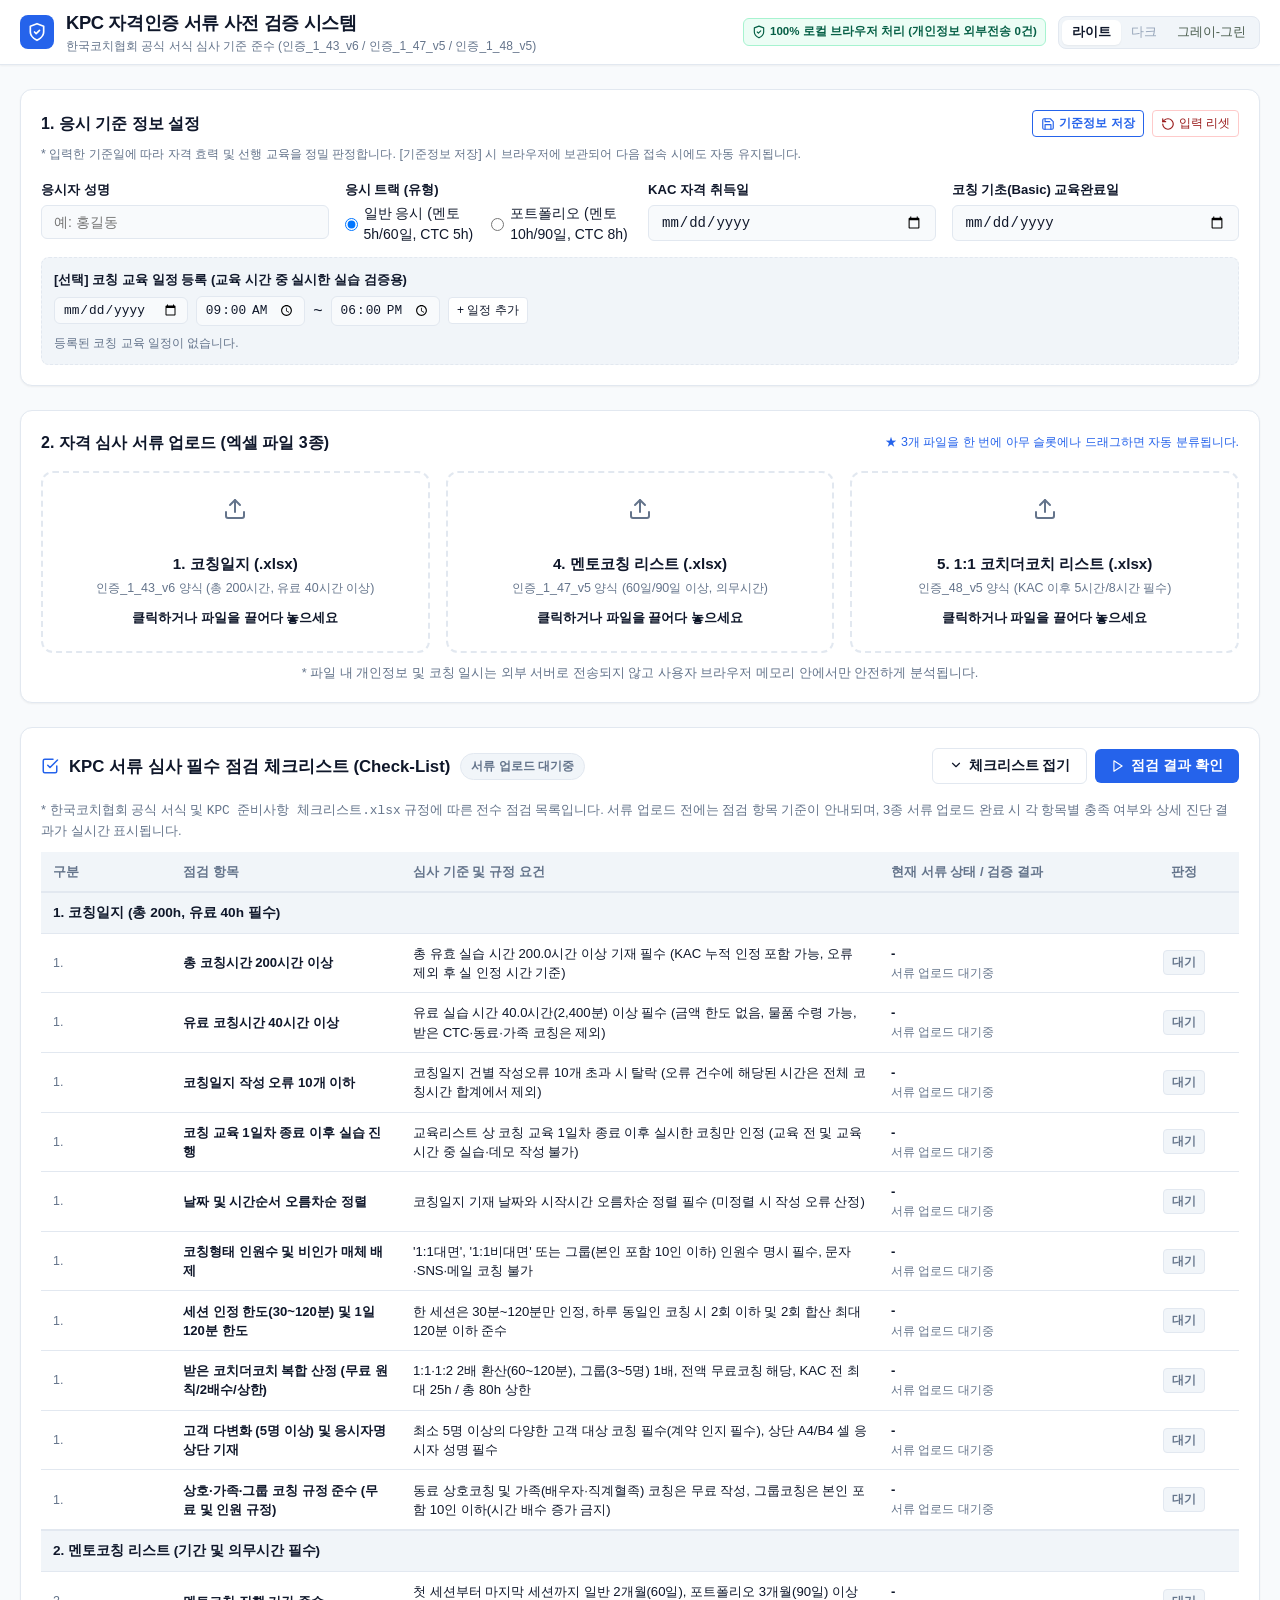
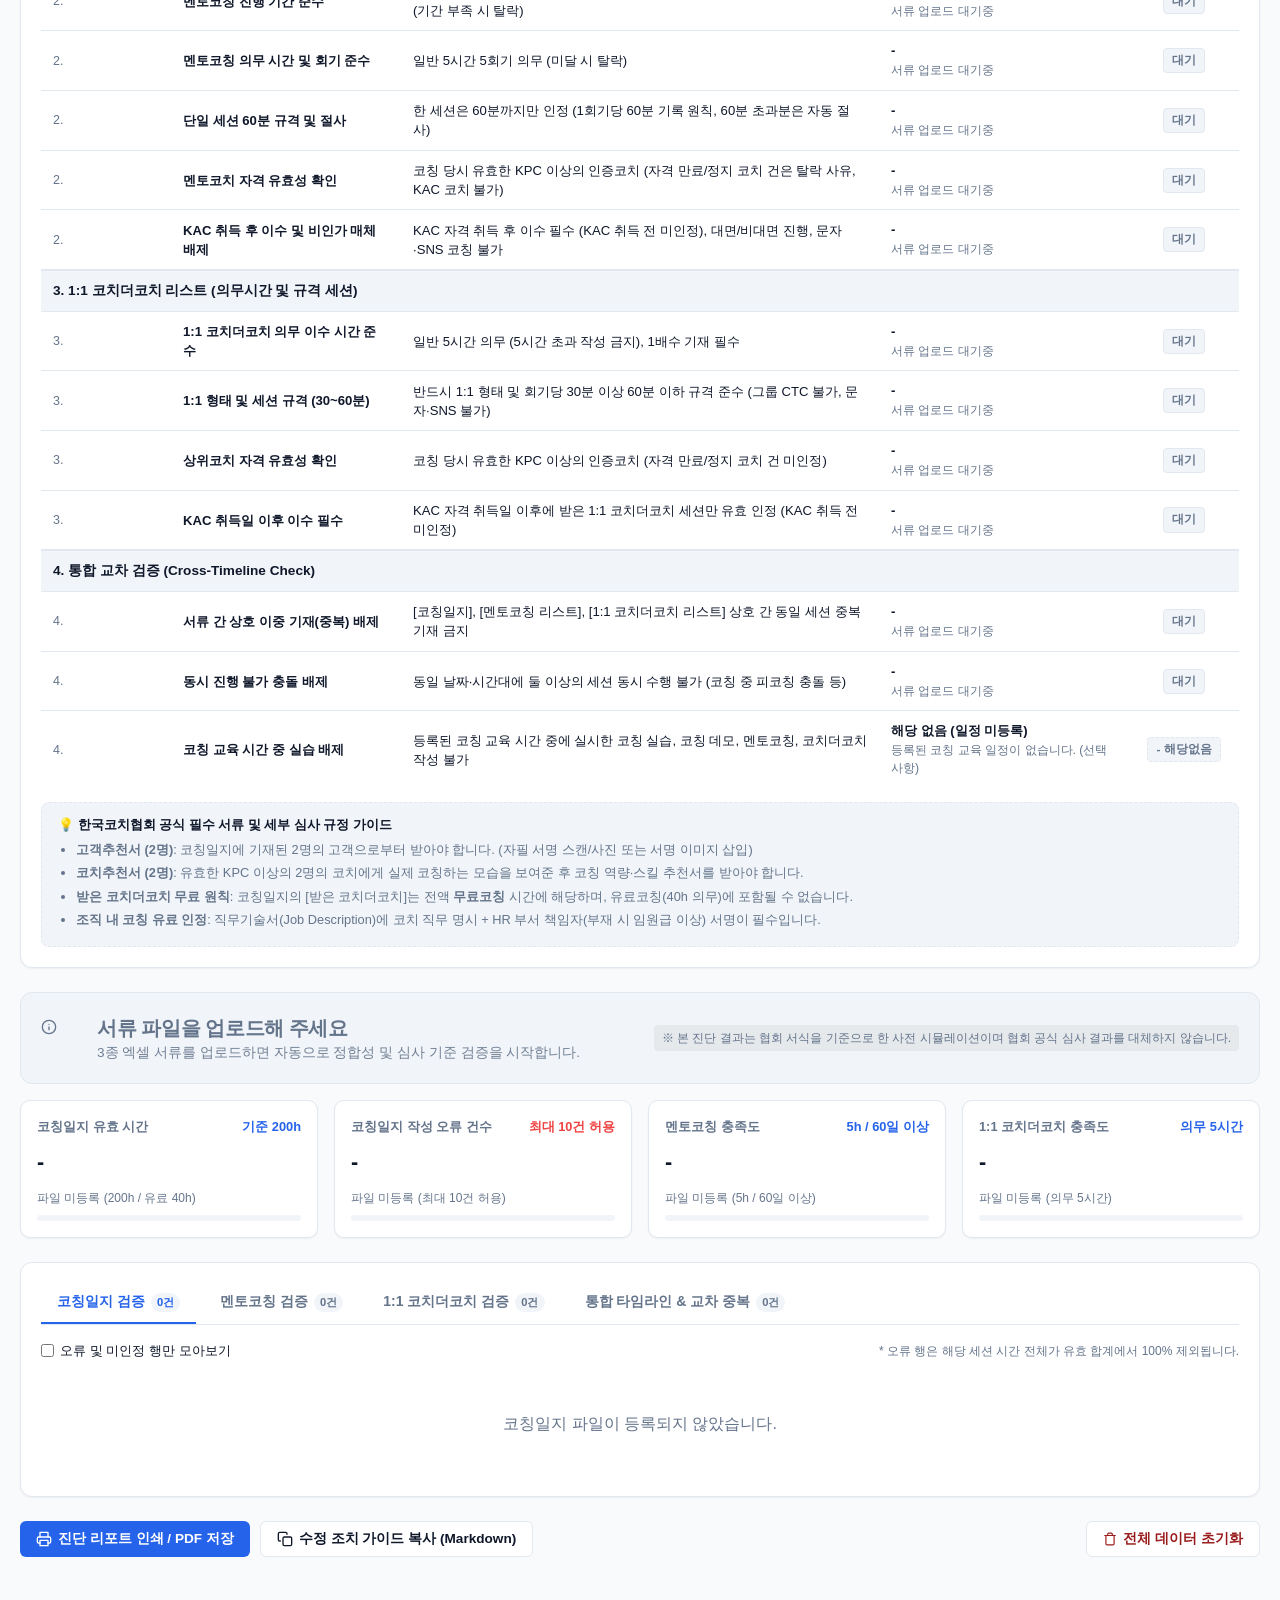
==== commit dd6bf86f: "feat: 협회 공식 인증서류작성가이드(인증_1_29_v3_260201) 규정 크로스체크 및 체크리스트·검증엔진 보완 개선" ====
--- a/index.html
+++ b/index.html
@@ -873,6 +873,32 @@
 
 .chk-row-warn {
   background-color: rgba(245, 158, 11, 0.04);
+}
+
+.checklist-extra-guide {
+  margin-top: 14px;
+  padding: 12px 16px;
+  background-color: var(--bg-subtle);
+  border: 1px dashed var(--border);
+  border-radius: 8px;
+  font-size: 0.8rem;
+}
+
+.guide-sub-title {
+  font-weight: 700;
+  color: var(--text-main);
+  margin-bottom: 6px;
+}
+
+.guide-sub-list {
+  margin: 0;
+  padding-left: 18px;
+  color: var(--text-muted);
+  line-height: 1.6;
+}
+
+.guide-sub-list li {
+  margin-bottom: 3px;
 }
 
 /* Responsive Media Queries */
@@ -1115,6 +1141,17 @@
                 <!-- Dynamically populated by renderChecklist() in app.js -->
               </tbody>
             </table>
+          </div>
+
+          <!-- Guidelines & Recommendations Notice (Ref: 인증_1_29_v3_260201) -->
+          <div class="checklist-extra-guide">
+            <div class="guide-sub-title">💡 한국코치협회 공식 필수 서류 및 세부 심사 규정 가이드</div>
+            <ul class="guide-sub-list">
+              <li><strong>고객추천서 (2명)</strong>: 코칭일지에 기재된 2명의 고객으로부터 받아야 합니다. (자필 서명 스캔/사진 또는 서명 이미지 삽입)</li>
+              <li><strong>코치추천서 (2명)</strong>: 유효한 KPC 이상의 2명의 코치에게 실제 코칭하는 모습을 보여준 후 코칭 역량·스킬 추천서를 받아야 합니다.</li>
+              <li><strong>받은 코치더코치 무료 원칙</strong>: 코칭일지의 [받은 코치더코치]는 전액 <strong>무료코칭</strong> 시간에 해당하며, 유료코칭(40h 의무)에 포함될 수 없습니다.</li>
+              <li><strong>조직 내 코칭 유료 인정</strong>: 직무기술서(Job Description)에 코치 직무 명시 + HR 부서 책임자(부재 시 임원급 이상) 서명이 필수입니다.</li>
+            </ul>
           </div>
         </div>
       </div>
@@ -1796,6 +1833,16 @@
         addRowError(rowIndex, 'CL-15-MULTI', "유료, 무료, 받은CTC 중 2개 이상의 열에 시간이 동시 기재되었습니다.", "한 세션은 유료, 무료, 받은 코치더코치 중 한 열에만 기재해야 합니다.");
       }
 
+      // Check peer/family coaching in paid column (Must be free coaching only per regulation)
+      if (numPaid !== null && numPaid > 0) {
+        if (/상호|동료/i.test(cleanClient)) {
+          addRowError(rowIndex, 'CL-07-PEER-PAID', `상호(동료)코칭('${cleanClient}')은 유료코칭으로 작성할 수 없습니다.`, "동료 간 상호코칭은 무료코칭 시간으로만 작성 가능합니다.");
+        }
+        if (/가족|배우자|자녀|부모/i.test(cleanClient)) {
+          addRowError(rowIndex, 'CL-07-FAMILY-PAID', `가족코칭('${cleanClient}')은 유료코칭으로 작성할 수 없습니다.`, "가족(배우자 및 직계혈족) 코칭은 무료코칭 시간으로만 작성 가능합니다.");
+        }
+      }
+
       // Coaching Format & Participant Count
       const cleanFormat = String(formatStr || '').trim().replace(/\s+/g, '');
       const isFormatValid = /1:[1-9]/.test(cleanFormat) && (cleanFormat.includes('대면') || cleanFormat.includes('비대면'));
@@ -2032,7 +2079,7 @@
     const isPortfolio = baseline.examType === 'PORTFOLIO';
     const requiredSpanDays = isPortfolio ? 90 : 60;
     const requiredMinutes = isPortfolio ? 600 : 300; // 10h vs 5h
-    const requiredSessions = isPortfolio ? 0 : 5;   // 5 sessions for standard
+    const requiredSessions = isPortfolio ? 10 : 5;   // 10 sessions for portfolio, 5 sessions for standard
 
     let creditedMinutesTotal = 0;
     let validSessionCount = 0;
@@ -2084,6 +2131,10 @@
       }
 
       const cleanFormat = String(formatStr || '').trim();
+      const isForbiddenMedium = /(문자|sns|카카오|카톡|메일|이메일)/i.test(cleanFormat);
+      if (isForbiddenMedium) {
+        addRowError(rowIndex, 'MC-09-FORBIDDEN', "문자, SNS 등의 코칭은 인정되지 않습니다.", "멘토코칭은 대면 또는 비대면(전화/화상)으로만 진행 가능합니다.");
+      }
       if (!cleanFormat.includes('대면') && !cleanFormat.includes('비대면')) {
         addRowError(rowIndex, 'MC-09', `코칭형태 오류: '${formatStr}'`, "대면 또는 비대면으로 기재하십시오.");
       }
@@ -2131,7 +2182,7 @@
       errors.push({
         code: 'MC-05-COUNT',
         message: `멘토코칭 회기 수(${validSessionCount}회기)가 의무 기준인 ${requiredSessions}회기에 미달합니다. (탈락 사유)`,
-        fixGuide: "일반 응시는 최소 5회기 이상 이수해야 합니다."
+        fixGuide: `${isPortfolio ? '포트폴리오 응시는 최소 10회기' : '일반 응시는 최소 5회기'} 이상 이수해야 합니다.`
       });
     }
 
@@ -2204,6 +2255,10 @@
       }
 
       const cleanFormat = String(formatStr || '').trim().replace(/\s+/g, '');
+      const isForbiddenMedium = /(문자|sns|카카오|카톡|메일|이메일)/i.test(cleanFormat);
+      if (isForbiddenMedium) {
+        addRowError(rowIndex, 'CC-03-FORBIDDEN', "문자, SNS 등의 코칭은 인정되지 않습니다.", "1:1 코치더코치는 대면 또는 비대면(전화/화상)으로만 진행 가능합니다.");
+      }
       if (!cleanFormat.startsWith('1:1')) {
         addRowError(rowIndex, 'CC-03', "1:1 코치더코치 리스트에는 1:1 형태만 기재할 수 있습니다.", "그룹 코치더코치는 코칭일지에만 작성 가능합니다.");
       }
@@ -2211,6 +2266,9 @@
       const duration = timeParsed ? timeParsed.duration : 0;
       if (duration < 30 || duration > 60) {
         addRowError(rowIndex, 'CC-06', `단일 세션 시간(${duration}분) 규격 위반 (30분 이상 60분 이하만 유효)`, "세션당 30분~60분 범위만 인정됩니다.");
+      }
+      if (sessionMinutesVal && (sessionMinutesVal > 60 && sessionMinutesVal === duration * 2)) {
+        addRowError(rowIndex, 'CC-06-1X', `1:1 코치더코치 양식에는 1배수의 시간만 작성해야 합니다 (기재값: ${sessionMinutesVal}분).`, "1:1 코치더코치 리스트에는 2배 환산 없이 실제 시간(30~60분)만 1배수로 기재하십시오.");
       }
 
       const cleanCoach = String(coachName || '').trim();
@@ -2240,6 +2298,12 @@
         code: 'CC-05',
         message: `1:1 코치더코치 유효 시간(${formatMinutes(creditedMinutesTotal)})이 의무 기준인 ${formatMinutes(requiredMinutes)}에 미달합니다. (탈락 사유)`,
         fixGuide: `KAC 취득 후 1:1 코치더코치 ${formatMinutes(requiredMinutes)}를 충족하십시오.`
+      });
+    } else if (creditedMinutesTotal > requiredMinutes) {
+      warnings.push({
+        code: 'CC-05-EXCEED',
+        message: `1:1 코치더코치 리스트에 의무 기준(${formatMinutes(requiredMinutes)})을 초과한 ${formatMinutes(creditedMinutesTotal)}이 기재되었습니다.`,
+        fixGuide: `규정에 '의무 시간(${formatMinutes(requiredMinutes)})을 초과하여 작성하지 않는다'로 명시되어 있으므로 초과 기재분을 점검하십시오.`
       });
     }
 
@@ -3033,12 +3097,12 @@
       items: [
         {
           name: '총 코칭시간 200시간 이상',
-          rule: '총 유효 실습 시간 200.0시간 이상 기재 필수 (오류 제외 후 실 인정 시간 기준)',
+          rule: '총 유효 실습 시간 200.0시간 이상 기재 필수 (KAC 누적 인정 포함 가능, 오류 제외 후 실 인정 시간 기준)',
           eval: () => {
             if (!clog) return { status: 'WAITING', value: '-', detail: '서류 업로드 대기중' };
             const h = (clog.finalTotalMinutes || 0) / 60;
             if (clog.finalTotalMinutes >= 12000) {
-              return { status: 'PASS', value: `총 ${h.toFixed(1)}h 인정 (기준 충족)`, detail: `기준 200h 대비 +${(h - 200).toFixed(1)}h 초과 달성` };
+              return { status: 'PASS', value: `총 ${h.toFixed(1)}h 인정 (기준 충족)`, detail: `기준 200h 대비 +${(h - 200).toFixed(1)}h 초과 달성 (KAC 시간 누적 포함)` };
             } else {
               return { status: 'FAIL', value: `총 ${h.toFixed(1)}h (부족)`, detail: `기준 200시간까지 ${(200 - h).toFixed(1)}시간 부족 (서류 탈락 사유)` };
             }
@@ -3046,12 +3110,12 @@
         },
         {
           name: '유료 코칭시간 40시간 이상',
-          rule: '유료 코칭 실습 시간 40.0시간(2,400분) 이상 필수 (미달 시 탈락)',
+          rule: '유료 실습 시간 40.0시간(2,400분) 이상 필수 (금액 한도 없음, 물품 수령 가능, 받은 CTC·동료·가족 코칭은 제외)',
           eval: () => {
             if (!clog) return { status: 'WAITING', value: '-', detail: '서류 업로드 대기중' };
             const ph = (clog.totalPaidMinutes || 0) / 60;
             if (clog.totalPaidMinutes >= 2400) {
-              return { status: 'PASS', value: `유료 ${ph.toFixed(1)}h 인정 (기준 충족)`, detail: `기준 40h 대비 +${(ph - 40).toFixed(1)}h 충족` };
+              return { status: 'PASS', value: `유료 ${ph.toFixed(1)}h 인정 (기준 충족)`, detail: `기준 40h 대비 +${(ph - 40).toFixed(1)}h 충족 (유료 기준 충족)` };
             } else {
               return { status: 'FAIL', value: `유료 ${ph.toFixed(1)}h (부족)`, detail: `기준 40시간까지 ${(40 - ph).toFixed(1)}시간 부족 (서류 탈락 사유)` };
             }
@@ -3059,22 +3123,22 @@
         },
         {
           name: '코칭일지 작성 오류 10개 이하',
-          rule: '코칭일지 작성오류 10개 초과 시 탈락 (오류 건수는 전체 코칭시간에서 제외)',
+          rule: '코칭일지 건별 작성오류 10개 초과 시 탈락 (오류 건수에 해당된 시간은 전체 코칭시간 합계에서 제외)',
           eval: () => {
             if (!clog) return { status: 'WAITING', value: '-', detail: '서류 업로드 대기중' };
             const ec = clog.errorCount || 0;
             if (ec === 0) {
               return { status: 'PASS', value: '작성 오류 0건 (완전 무결)', detail: '오류 10건 허용 기준 이내 준수' };
             } else if (ec <= 10) {
-              return { status: 'WARN', value: `작성 오류 ${ec}건 발견 (시간 차감)`, detail: '10건 허용 기준 이내이나 오류 행 시간은 전액 차감됨' };
+              return { status: 'WARN', value: `작성 오류 ${ec}건 발견 (시간 차감)`, detail: '10건 허용 기준 이내이나 오류 행 시간은 전체 코칭시간에서 제외됨' };
             } else {
               return { status: 'FAIL', value: `작성 오류 ${ec}건 (탈락 위험)`, detail: '허용치(최대 10개) 초과로 서류 심사 불합격 기준' };
             }
           }
         },
         {
-          name: '코칭 기초 교육완료일 이후 실습',
-          rule: '코칭 교육을 받으면서 시작한 실습만 인정 (기초 교육완료일 이전 실습은 오류 처리)',
+          name: '코칭 교육 1일차 종료 이후 실습 진행',
+          rule: '교육리스트 상 코칭 교육 1일차 종료 이후 실시한 코칭만 인정 (교육 전 및 교육시간 중 실습·데모 작성 불가)',
           eval: () => {
             const eduDate = baseline.coachingBasicEduDate || baseline.coachingEduStartDate;
             if (!clog) return { status: 'WAITING', value: '-', detail: '서류 업로드 대기중' };
@@ -3089,7 +3153,7 @@
         },
         {
           name: '날짜 및 시간순서 오름차순 정렬',
-          rule: '코칭일지 기재 날짜와 시작시간 오름차순 정렬 필수 (미정렬 시 작성 오류)',
+          rule: '코칭일지 기재 날짜와 시작시간 오름차순 정렬 필수 (미정렬 시 작성 오류 산정)',
           eval: () => {
             if (!clog) return { status: 'WAITING', value: '-', detail: '서류 업로드 대기중' };
             const orderErr = clog.rows.filter(r => r.errors && r.errors.some(e => e.code === 'CL-03-ORDER'));
@@ -3101,48 +3165,48 @@
           }
         },
         {
-          name: '코칭형태 인원수 기재 필수',
-          rule: "'1:1대면', '1:1비대면' 또는 그룹 인원수(예: 1:3대면) 명시 필수 (미기재 시 오류)",
+          name: '코칭형태 인원수 및 비인가 매체 배제',
+          rule: "'1:1대면', '1:1비대면' 또는 그룹(본인 포함 10인 이하) 인원수 명시 필수, 문자·SNS·메일 코칭 불가",
           eval: () => {
             if (!clog) return { status: 'WAITING', value: '-', detail: '서류 업로드 대기중' };
-            const fmtErr = clog.rows.filter(r => r.errors && r.errors.some(e => e.code && e.code.startsWith('CL-07')));
+            const fmtErr = clog.rows.filter(r => r.errors && r.errors.some(e => e.code && e.code.startsWith('CL-07') && e.code !== 'CL-07-PEER-PAID' && e.code !== 'CL-07-FAMILY-PAID'));
             if (fmtErr.length === 0) {
-              return { status: 'PASS', value: '코칭형태 인원수 규격 준수', detail: '모든 행에 1:1/다자간 및 대면/비대면 인원수 정상 기재' };
+              return { status: 'PASS', value: '코칭형태 인원수 규격 준수', detail: '모든 행에 1:1/다자간 및 대면/비대면 인원수 정상 기재 (문자/SNS 배제)' };
             } else {
-              return { status: 'FAIL', value: `인원수 미기재 ${fmtErr.length}건`, detail: '인원수 누락 또는 인정되지 않는 코칭형태 기재' };
+              return { status: 'FAIL', value: `형태 오류 ${fmtErr.length}건`, detail: '인원수 누락 또는 비인가 매체(문자, SNS 등) 기재 적발' };
             }
           }
         },
         {
-          name: '세션 인정 한도 및 1일 120분 한도',
-          rule: '회기당 30분~120분만 인정(미만/초과 시 오류), 동일 고객 하루 최대 120분 제한',
+          name: '세션 인정 한도(30~120분) 및 1일 120분 한도',
+          rule: '한 세션은 30분~120분만 인정, 하루 동일인 코칭 시 2회 이하 및 2회 합산 최대 120분 이하 준수',
           eval: () => {
             if (!clog) return { status: 'WAITING', value: '-', detail: '서류 업로드 대기중' };
-            const limitErr = clog.rows.filter(r => r.errors && r.errors.some(e => ['CL-04-DURATION', 'CL-05-DAILY', 'CL-09-COUNT', 'CL-09-HOURS'].includes(e.code)));
+            const limitErr = clog.rows.filter(r => r.errors && r.errors.some(e => ['CL-04-DURATION', 'CL-05-DAILY', 'CL-09-COUNT', 'CL-09-HOURS', 'CL-08-LIMIT'].includes(e.code)));
             if (limitErr.length === 0) {
-              return { status: 'PASS', value: '세션 및 일일 한도 준수', detail: '회기당 30~120분 및 동일 고객 1일 120분 한도 전건 충족' };
+              return { status: 'PASS', value: '세션 및 일일 한도 준수', detail: '회기당 30~120분 및 하루 동일인 2회/120분 한도 전건 충족' };
             } else {
-              return { status: 'WARN', value: `한도 초과/미달 ${limitErr.length}건`, detail: '30분 미만, 120분 초과 또는 일일 합산 초과 (0분 처리)' };
+              return { status: 'WARN', value: `한도 초과/미달 ${limitErr.length}건`, detail: '30분 미만, 120분 초과 또는 동일인 일일 합산 초과 (0분 처리)' };
             }
           }
         },
         {
-          name: '받은 코치더코치 복합 산정 기준',
-          rule: '2배 가산값 기재, KAC 이전 KAC 코치 인정/이후 KPC·KSC 필수, 최대 80h 및 유료 25h 한도',
+          name: '받은 코치더코치 복합 산정 (무료 원칙/2배수/상한)',
+          rule: '1:1·1:2 2배 환산(60~120분), 그룹(3~5명) 1배, 전액 무료코칭 해당, KAC 전 최대 25h / 총 80h 상한',
           eval: () => {
             if (!clog) return { status: 'WAITING', value: '-', detail: '서류 업로드 대기중' };
-            const ctcErr = clog.rows.filter(r => r.errors && r.errors.some(e => e.code.includes('CTC')));
+            const ctcErr = clog.rows.filter(r => r.errors && r.errors.some(e => e.code.includes('CTC') || e.code.includes('CL-11') || e.code.includes('CL-06-COACH')));
             const ctcTotalH = ((clog.creditedCtcTotal || 0) / 60).toFixed(1);
             if (ctcErr.length === 0) {
-              return { status: 'PASS', value: `인정 ${ctcTotalH}h (규정 준수)`, detail: '코치 자격 표기 및 시간 한도(최대 80h/25h) 규정 준수' };
+              return { status: 'PASS', value: `인정 ${ctcTotalH}h (전액 무료코칭 해당)`, detail: '코치 자격 표기, 2배수(60~120분)/1배수 규격 및 상한(KAC 전 25h, 총 80h) 준수' };
             } else {
-              return { status: 'WARN', value: `CTC 오류 ${ctcErr.length}건 발견`, detail: '상위코치 자격 표기 또는 시간 한도 초과 절사 적용' };
+              return { status: 'WARN', value: `CTC 오류/주의 ${ctcErr.length}건 발견`, detail: '상위코치 자격 표기 또는 시간 한도 초과 절사 적용' };
             }
           }
         },
         {
-          name: '고객 다변화 (5명 이상) 및 응시자명 기재',
-          rule: '최소 5명 이상의 다양한 고객 대상 코칭 필수, 상단 A4/B4 셀 응시자 성명 기재 필수',
+          name: '고객 다변화 (5명 이상) 및 응시자명 상단 기재',
+          rule: '최소 5명 이상의 다양한 고객 대상 코칭 필수(계약 인지 필수), 상단 A4/B4 셀 응시자 성명 필수',
           eval: () => {
             if (!clog) return { status: 'WAITING', value: '-', detail: '서류 업로드 대기중' };
             const clientCount = clog.clientCount || 0;
@@ -3155,6 +3219,19 @@
               return { status: 'FAIL', value: '상단 응시자 성명 누락', detail: '엑셀 상단 A4/B4 셀에 응시자 성명을 반드시 기재하십시오.' };
             }
           }
+        },
+        {
+          name: '상호·가족·그룹 코칭 규정 준수 (무료 및 인원 규정)',
+          rule: '동료 상호코칭 및 가족(배우자·직계혈족) 코칭은 무료 작성, 그룹코칭은 본인 포함 10인 이하(시간 배수 증가 금지)',
+          eval: () => {
+            if (!clog) return { status: 'WAITING', value: '-', detail: '서류 업로드 대기중' };
+            const ruleErr = clog.rows.filter(r => r.errors && r.errors.some(e => ['CL-07-PEER-PAID', 'CL-07-FAMILY-PAID', 'CL-10-GROUP'].includes(e.code)));
+            if (ruleErr.length === 0) {
+              return { status: 'PASS', value: '상호·가족·그룹 코칭 규정 준수', detail: '상호/가족 코칭 무료 분류 및 그룹코칭 본인 포함 10인 이하 준수' };
+            } else {
+              return { status: 'FAIL', value: `특수 코칭 위반 ${ruleErr.length}건 발견`, detail: '동료/가족 코칭 유료 기재 또는 그룹코칭 10인 초과 적발' };
+            }
+          }
         }
       ]
     },
@@ -3163,7 +3240,7 @@
       items: [
         {
           name: '멘토코칭 진행 기간 준수',
-          rule: `시작일~종료일 기준 ${isPortfolio ? '포트폴리오 90일' : '일반 60일'} 이상 (부족 시 탈락)`,
+          rule: `첫 세션부터 마지막 세션까지 일반 2개월(60일), 포트폴리오 3개월(90일) 이상 (기간 부족 시 탈락)`,
           eval: () => {
             if (!ment) return { status: 'WAITING', value: '-', detail: '서류 업로드 대기중' };
             const reqDays = ment.requiredSpanDays || (isPortfolio ? 90 : 60);
@@ -3177,7 +3254,7 @@
         },
         {
           name: '멘토코칭 의무 시간 및 회기 준수',
-          rule: `${isPortfolio ? '포트폴리오 10시간 이상' : '일반 5시간 5회기 이상'} (의무 미달 시 탈락)`,
+          rule: `${isPortfolio ? '포트폴리오 10시간 10회기 의무' : '일반 5시간 5회기 의무'} (미달 시 탈락)`,
           eval: () => {
             if (!ment) return { status: 'WAITING', value: '-', detail: '서류 업로드 대기중' };
             const reqMin = ment.requiredMinutes || (isPortfolio ? 600 : 300);
@@ -3185,21 +3262,22 @@
             const h = (credMin / 60).toFixed(1);
             const reqH = (reqMin / 60).toFixed(0);
             const count = ment.validSessionCount || 0;
+            const reqCount = isPortfolio ? 10 : 5;
             const hasHours = credMin >= reqMin;
-            const hasCount = isPortfolio ? true : count >= 5;
+            const hasCount = count >= reqCount;
             if (hasHours && hasCount) {
-              return { status: 'PASS', value: `총 ${h}h (${count}회기) 충족`, detail: `의무 시간(${reqH}h) 및 회기 기준 충족 완료` };
+              return { status: 'PASS', value: `총 ${h}h (${count}회기) 충족`, detail: `의무 시간(${reqH}h) 및 의무 회기(${reqCount}회기) 기준 충족 완료` };
             } else {
-              return { status: 'FAIL', value: `총 ${h}h (${count}회기)`, detail: `의무 요건(${reqH}시간${!isPortfolio ? ', 5회기' : ''}) 미달로 탈락 위험` };
+              return { status: 'FAIL', value: `총 ${h}h (${count}회기)`, detail: `의무 요건(${reqH}시간, ${reqCount}회기) 미달로 탈락 위험` };
             }
           }
         },
         {
-          name: '단일 세션 60분 초과분 절사 한도',
-          rule: '회기당 최대 60분까지만 인정 (60분 초과 세션은 60분으로 절사)',
+          name: '단일 세션 60분 규격 및 절사',
+          rule: '한 세션은 60분까지만 인정 (1회기당 60분 기록 원칙, 60분 초과분은 자동 절사)',
           eval: () => {
             if (!ment) return { status: 'WAITING', value: '-', detail: '서류 업로드 대기중' };
-            const truncWarnings = ment.warnings.filter(w => w.code === 'MC-06-TRUNC');
+            const truncWarnings = ment.warnings.filter(w => w.code === 'MC-06-TRUNC' || w.code === 'MC-06-CAP');
             if (truncWarnings.length === 0) {
               return { status: 'PASS', value: '단일 세션 60분 이내 준수', detail: '초과 절사 대상 세션 없이 전건 규격 내 인정' };
             } else {
@@ -3209,28 +3287,31 @@
         },
         {
           name: '멘토코치 자격 유효성 확인',
-          rule: '코칭 당시 멘토코치 KPC/KSC 자격 보유 및 유효 상태 확인 (만료/정지 시 탈락)',
+          rule: '코칭 당시 유효한 KPC 이상의 인증코치 (자격 만료/정지 코치 건은 탈락 사유, KAC 코치 불가)',
           eval: () => {
             if (!ment) return { status: 'WAITING', value: '-', detail: '서류 업로드 대기중' };
-            const qualErr = ment.rows.filter(r => r.errors && r.errors.some(e => ['MC-07', 'MC-08'].includes(e.code)));
+            const qualErr = ment.rows.filter(r => r.errors && r.errors.some(e => ['MC-07', 'MC-07-KAC', 'MC-08'].includes(e.code)));
             if (qualErr.length === 0) {
               return { status: 'PASS', value: '멘토코치 자격 유효 확인', detail: '멘토코치 자격 등급(KPC/KSC) 및 유효 상태 정상' };
             } else {
-              return { status: 'FAIL', value: `자격 이상 ${qualErr.length}건`, detail: '멘토코치 자격 만료/정지 또는 부적격자 적발 (탈락 위험)' };
+              return { status: 'FAIL', value: `자격 이상 ${qualErr.length}건`, detail: '멘토코치 자격 만료/정지 또는 부적격자(KAC 포함) 적발 (탈락 위험)' };
             }
           }
         },
         {
-          name: 'KAC 자격 취득일 이후 이수 여부',
-          rule: 'KAC 자격 취득일 이후에 받은 멘토코칭만 유효 인정',
+          name: 'KAC 취득 후 이수 및 비인가 매체 배제',
+          rule: 'KAC 자격 취득 후 이수 필수 (KAC 취득 전 미인정), 대면/비대면 진행, 문자·SNS 코칭 불가',
           eval: () => {
             if (!ment) return { status: 'WAITING', value: '-', detail: '서류 업로드 대기중' };
             if (!baseline.kacCertDate) return { status: 'WAITING', value: '취득일 미입력', detail: '상단에 KAC 자격 취득일을 입력해 주세요.' };
-            const beforeKac = ment.rows.filter(r => r.errors && r.errors.some(e => e.code === 'MC-03-KAC'));
-            if (beforeKac.length === 0) {
-              return { status: 'PASS', value: 'KAC 취득 후 이수 준수', detail: `KAC 취득일(${baseline.kacCertDate}) 이후 세션 정상 이수` };
+            const beforeKac = ment.rows.filter(r => r.errors && r.errors.some(e => e.code === 'MC-03' || e.code === 'MC-03-KAC'));
+            const forbiddenFormat = ment.rows.filter(r => r.errors && r.errors.some(e => e.code === 'MC-09-FORBIDDEN'));
+            if (beforeKac.length === 0 && forbiddenFormat.length === 0) {
+              return { status: 'PASS', value: 'KAC 취득 후 이수 준수', detail: `KAC 취득일(${baseline.kacCertDate}) 이후 세션 및 대면/비대면 정상 확인` };
+            } else if (beforeKac.length > 0) {
+              return { status: 'FAIL', value: `KAC 취득 전 이수 ${beforeKac.length}건`, detail: 'KAC 취득일 이전 멘토코칭은 시간 불인정 처리' };
             } else {
-              return { status: 'FAIL', value: `KAC 취득 전 이수 ${beforeKac.length}건`, detail: 'KAC 취득일 이전 멘토코칭은 시간 불인정 처리' };
+              return { status: 'FAIL', value: `비인가 매체 ${forbiddenFormat.length}건`, detail: '문자, SNS 코칭은 불인정됩니다.' };
             }
           }
         }
@@ -3240,16 +3321,18 @@
       name: '3. 1:1 코치더코치 리스트 (의무시간 및 규격 세션)',
       items: [
         {
-          name: '1:1 코치더코치 의무 이수 시간',
-          rule: `${isPortfolio ? '포트폴리오 8시간 이상' : '일반 5시간 이상'} 필수 이수 (미달 시 탈락)`,
+          name: '1:1 코치더코치 의무 이수 시간 준수',
+          rule: `${isPortfolio ? '포트폴리오 8시간 의무 (8시간 초과 작성 금지)' : '일반 5시간 의무 (5시간 초과 작성 금지)'}, 1배수 기재 필수`,
           eval: () => {
             if (!cctc) return { status: 'WAITING', value: '-', detail: '서류 업로드 대기중' };
             const reqMin = cctc.requiredMinutes || (isPortfolio ? 480 : 300);
             const credMin = cctc.creditedMinutesTotal || 0;
             const h = (credMin / 60).toFixed(1);
             const reqH = (reqMin / 60).toFixed(0);
-            if (credMin >= reqMin) {
-              return { status: 'PASS', value: `총 ${h}h 충족 (기준 충족)`, detail: `의무 시간(${reqH}h) 충족 완료` };
+            if (credMin === reqMin) {
+              return { status: 'PASS', value: `총 ${h}h 충족 (규정 일치)`, detail: `의무 시간(${reqH}h) 정확히 충족 완료` };
+            } else if (credMin > reqMin) {
+              return { status: 'WARN', value: `총 ${h}h (초과 기재 주의)`, detail: `의무 시간(${reqH}h) 충족되었으나 규정상 초과 작성하지 않도록 명시됨` };
             } else {
               return { status: 'FAIL', value: `총 ${h}h (부족)`, detail: `의무 시간(${reqH}h)까지 ${((reqMin - credMin) / 60).toFixed(1)}시간 부족 (탈락 사유)` };
             }
@@ -3257,20 +3340,20 @@
         },
         {
           name: '1:1 형태 및 세션 규격 (30~60분)',
-          rule: '반드시 1:1 형태 및 세션당 30분 이상 60분 이하 규격 준수 (미달/초과 시 미인정)',
+          rule: '반드시 1:1 형태 및 회기당 30분 이상 60분 이하 규격 준수 (그룹 CTC 불가, 문자·SNS 불가)',
           eval: () => {
             if (!cctc) return { status: 'WAITING', value: '-', detail: '서류 업로드 대기중' };
-            const fmtErr = cctc.rows.filter(r => r.errors && r.errors.some(e => ['CC-04', 'CC-06'].includes(e.code)));
+            const fmtErr = cctc.rows.filter(r => r.errors && r.errors.some(e => ['CC-03', 'CC-06', 'CC-03-FORBIDDEN', 'CC-06-1X'].includes(e.code)));
             if (fmtErr.length === 0) {
-              return { status: 'PASS', value: '1:1 및 30~60분 규격 준수', detail: '모든 세션이 1:1 형태 및 세션당 30~60분 규격 준수' };
+              return { status: 'PASS', value: '1:1 및 30~60분 규격 준수', detail: '모든 세션이 1:1 형태, 30~60분 범위 및 1배수 기재 준수' };
             } else {
-              return { status: 'FAIL', value: `규격 미달 ${fmtErr.length}건`, detail: '30분 미만, 60분 초과 또는 다자간 세션 발생' };
+              return { status: 'FAIL', value: `규격 미달 ${fmtErr.length}건`, detail: '30분 미만, 60분 초과, 2배수 오기재 또는 비인가 매체 적발' };
             }
           }
         },
         {
           name: '상위코치 자격 유효성 확인',
-          rule: '코칭 당시 상위코치 KPC/KSC 자격 보유 및 유효 상태 확인 (만료/정지 시 미인정)',
+          rule: '코칭 당시 유효한 KPC 이상의 인증코치 (자격 만료/정지 코치 건 미인정)',
           eval: () => {
             if (!cctc) return { status: 'WAITING', value: '-', detail: '서류 업로드 대기중' };
             const qualErr = cctc.rows.filter(r => r.errors && r.errors.some(e => ['CC-07', 'CC-08'].includes(e.code)));
@@ -3282,12 +3365,12 @@
           }
         },
         {
-          name: 'KAC 자격 취득일 이후 이수 여부',
-          rule: 'KAC 자격 취득일 이후에 받은 1:1 코치더코치 세션만 인정',
+          name: 'KAC 취득일 이후 이수 필수',
+          rule: 'KAC 자격 취득일 이후에 받은 1:1 코치더코치 세션만 유효 인정 (KAC 취득 전 미인정)',
           eval: () => {
             if (!cctc) return { status: 'WAITING', value: '-', detail: '서류 업로드 대기중' };
             if (!baseline.kacCertDate) return { status: 'WAITING', value: '취득일 미입력', detail: '상단에 KAC 자격 취득일을 입력해 주세요.' };
-            const beforeKac = cctc.rows.filter(r => r.errors && r.errors.some(e => e.code === 'CC-03-KAC'));
+            const beforeKac = cctc.rows.filter(r => r.errors && r.errors.some(e => e.code === 'CC-04' || e.code === 'CC-03-KAC'));
             if (beforeKac.length === 0) {
               return { status: 'PASS', value: 'KAC 취득 후 이수 준수', detail: `KAC 취득일(${baseline.kacCertDate}) 이후 세션 정상 이수` };
             } else {
@@ -3302,7 +3385,7 @@
       items: [
         {
           name: '서류 간 상호 이중 기재(중복) 배제',
-          rule: '코칭일지, 멘토코칭리스트, 1:1 코치더코치리스트 간 동일 세션 중복 기재 금지',
+          rule: '[코칭일지], [멘토코칭 리스트], [1:1 코치더코치 리스트] 상호 간 동일 세션 중복 기재 금지',
           eval: () => {
             if (!hasFiles) return { status: 'WAITING', value: '-', detail: '서류 업로드 대기중' };
             const crossDups = (cross || []).filter(c => c.type === 'CROSS_DUPLICATION');
@@ -3328,7 +3411,7 @@
         },
         {
           name: '코칭 교육 시간 중 실습 배제',
-          rule: '등록된 코칭 교육 시간 중에 실시한 코칭 실습(피코칭 포함) 배제',
+          rule: '등록된 코칭 교육 시간 중에 실시한 코칭 실습, 코칭 데모, 멘토코칭, 코치더코치 작성 불가',
           eval: () => {
             if (!baseline.educationSchedules || baseline.educationSchedules.length === 0) {
               return { status: 'NA', value: '해당 없음 (일정 미등록)', detail: '등록된 코칭 교육 일정이 없습니다. (선택 사항)' };
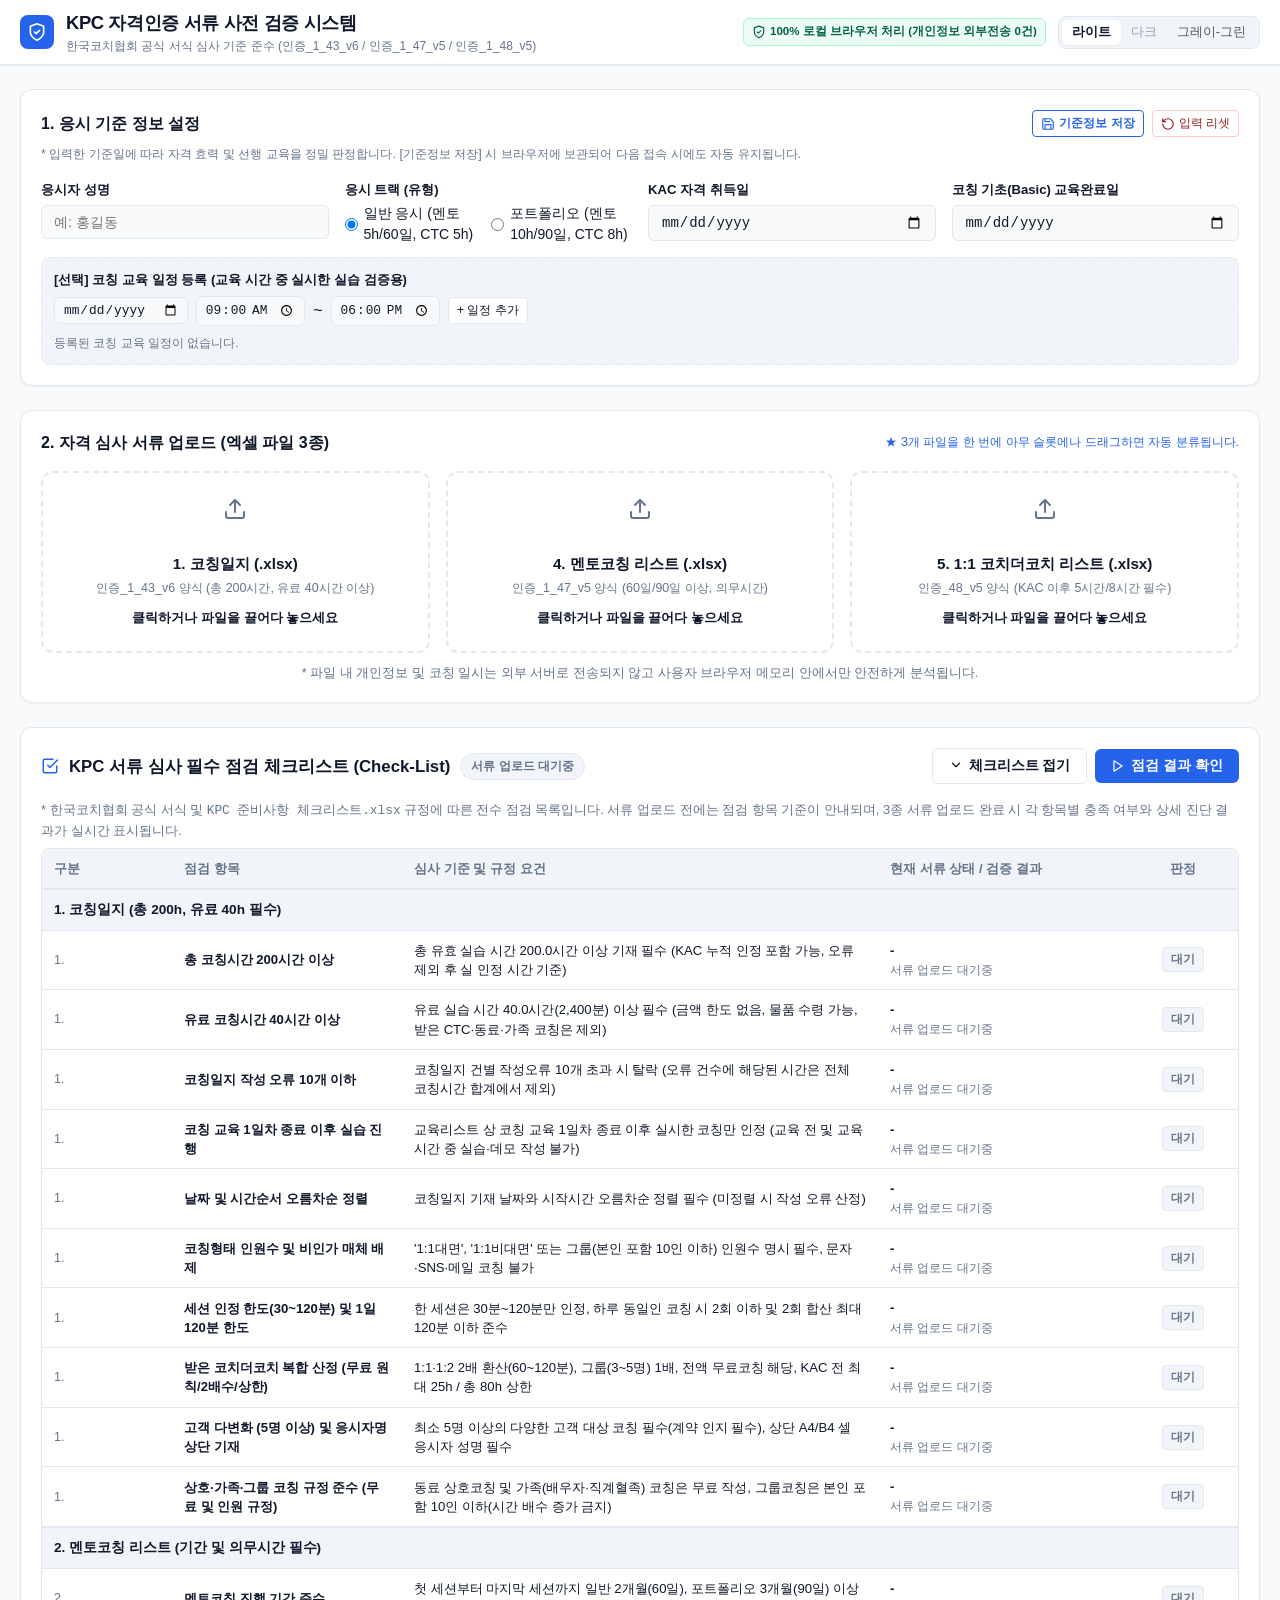
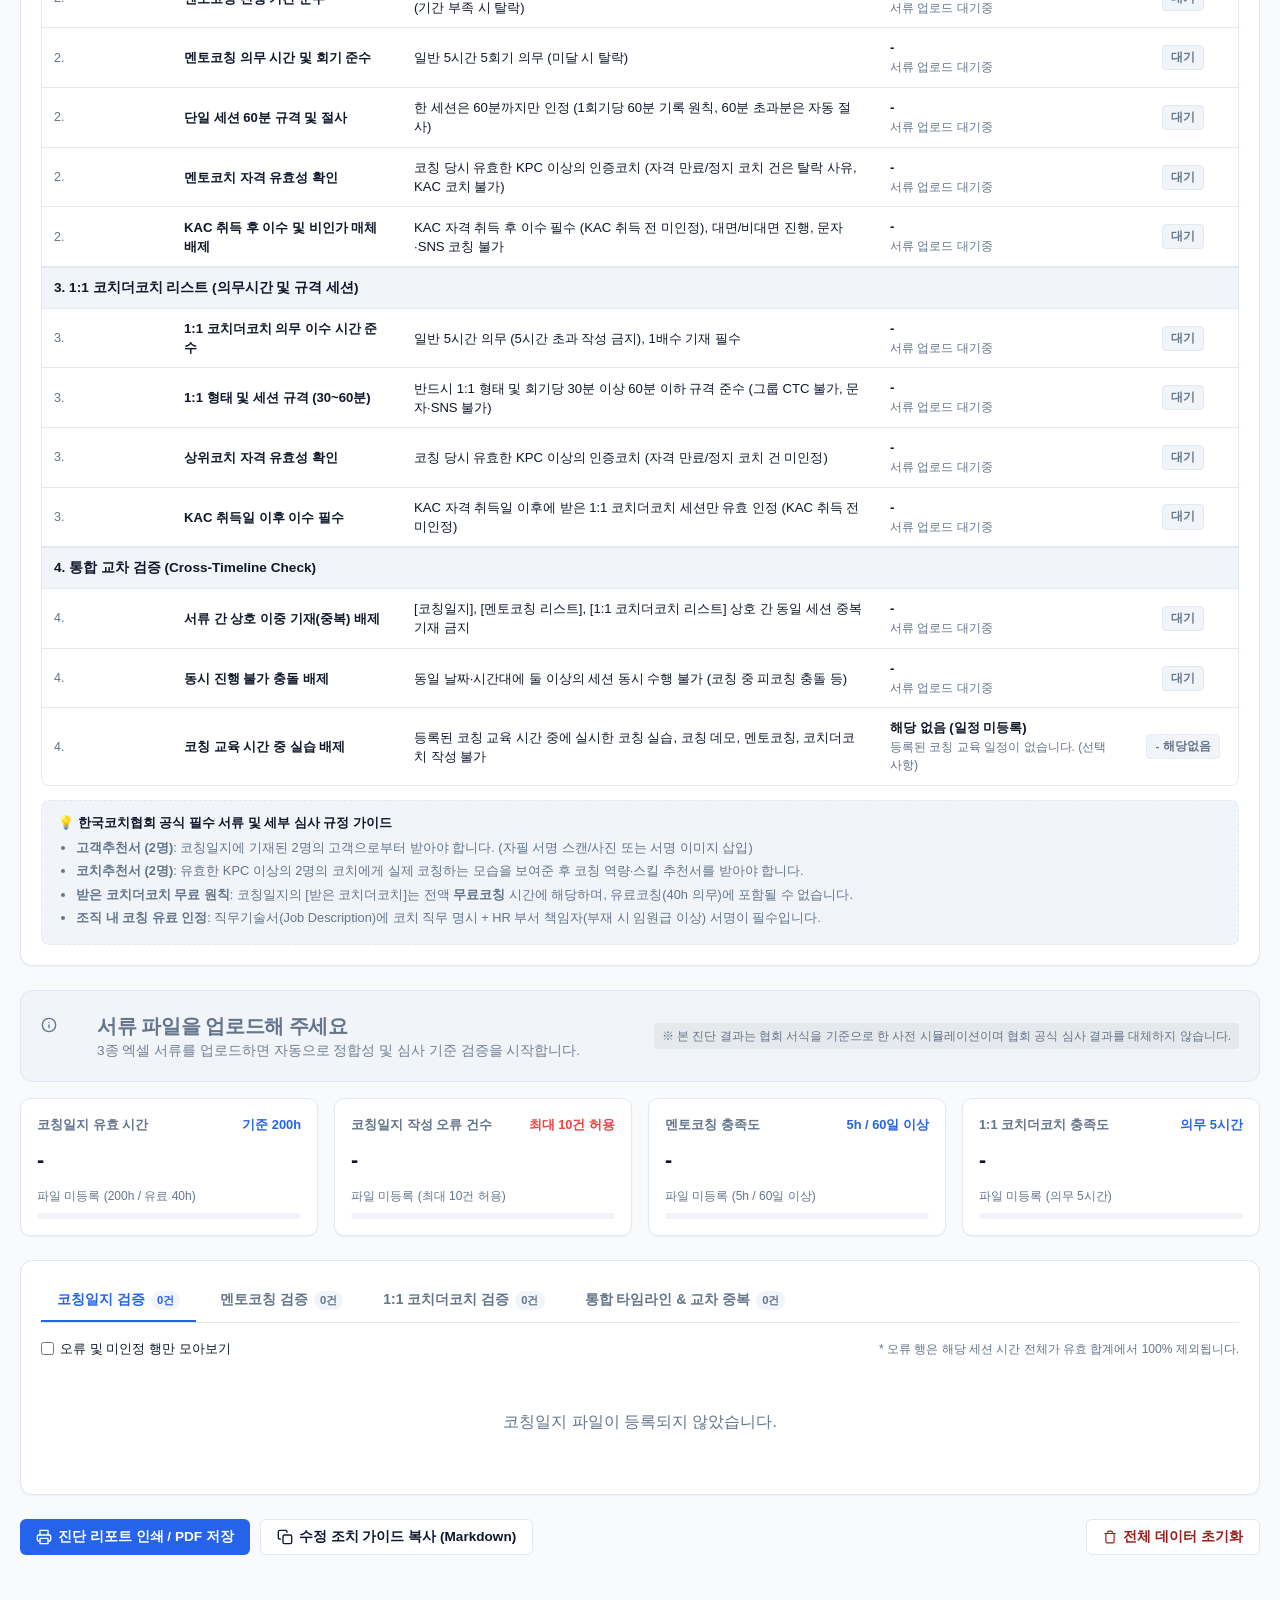
==== commit c33e85da: "feat: 스마트폰·태블릿·랩탑·데스크탑 전 기기 자동 최적화 반응형(Responsive) 레이아웃 업그레이드" ====
--- a/index.html
+++ b/index.html
@@ -541,6 +541,12 @@
   border-bottom: 1px solid var(--border);
   margin-bottom: 16px;
   overflow-x: auto;
+  -webkit-overflow-scrolling: touch;
+  scrollbar-width: none;
+}
+
+.tab-nav::-webkit-scrollbar {
+  display: none;
 }
 
 .tab-btn {
@@ -587,10 +593,36 @@
   margin-bottom: 12px;
 }
 
-.table-wrap {
+.table-wrap,
+.table-responsive {
+  width: 100%;
   overflow-x: auto;
+  -webkit-overflow-scrolling: touch;
   border: 1px solid var(--border);
   border-radius: 8px;
+  background: var(--bg-card);
+}
+
+.table-wrap::-webkit-scrollbar,
+.table-responsive::-webkit-scrollbar {
+  height: 6px;
+}
+
+.table-wrap::-webkit-scrollbar-track,
+.table-responsive::-webkit-scrollbar-track {
+  background: var(--bg-subtle);
+  border-radius: 3px;
+}
+
+.table-wrap::-webkit-scrollbar-thumb,
+.table-responsive::-webkit-scrollbar-thumb {
+  background: var(--border);
+  border-radius: 3px;
+}
+
+.table-wrap::-webkit-scrollbar-thumb:hover,
+.table-responsive::-webkit-scrollbar-thumb:hover {
+  background: var(--text-muted);
 }
 
 table.data-table {
@@ -598,6 +630,7 @@
   border-collapse: collapse;
   font-size: 0.82rem;
   text-align: left;
+  min-width: 760px;
 }
 
 table.data-table th {
@@ -689,6 +722,49 @@
   background-color: var(--bg-subtle);
 }
 
+/* Mobile Table Scroll Guidance Hint */
+.mobile-scroll-hint {
+  display: none;
+  align-items: center;
+  justify-content: center;
+  gap: 6px;
+  padding: 7px 12px;
+  margin-bottom: 8px;
+  font-size: 0.75rem;
+  font-weight: 600;
+  color: var(--primary);
+  background-color: var(--primary-light);
+  border: 1px solid var(--border);
+  border-radius: 6px;
+  text-align: center;
+}
+
+.privacy-text-short {
+  display: none;
+}
+
+.privacy-text-full {
+  display: inline;
+}
+
+.action-bar-section {
+  display: flex;
+  justify-content: space-between;
+  align-items: center;
+  flex-wrap: wrap;
+  gap: 12px;
+}
+
+.action-bar-left {
+  display: flex;
+  gap: 10px;
+  flex-wrap: wrap;
+}
+
+.action-bar-right {
+  display: flex;
+}
+
 /* Mobile Card Layout for Records */
 .mobile-records-list {
   display: none;
@@ -901,31 +977,239 @@
   margin-bottom: 3px;
 }
 
-/* Responsive Media Queries */
-@media (max-width: 992px) {
+/* ==========================================================================
+   Comprehensive Multi-Tier Responsive Layout Breakpoints
+   - Desktop: >= 1200px
+   - Laptop: 992px ~ 1199px
+   - Tablet Landscape & Portrait: 576px ~ 991px
+   - Smartphone: < 576px (down to 320px)
+   ========================================================================== */
+
+/* 1. Laptop and Compact Desktops (max-width: 1199px) */
+@media (max-width: 1199px) {
+  .container {
+    max-width: 100%;
+    padding: 0 16px;
+  }
+  .form-grid {
+    grid-template-columns: repeat(2, 1fr);
+  }
+}
+
+/* 2. Tablet Landscape and below (max-width: 991px) */
+@media (max-width: 991px) {
   .upload-grid {
     grid-template-columns: 1fr;
   }
   .metrics-grid {
     grid-template-columns: repeat(2, 1fr);
   }
-}
-
+  .dashboard-banner {
+    flex-direction: column;
+    align-items: stretch;
+    gap: 14px;
+  }
+  .banner-left {
+    align-items: flex-start;
+  }
+  .mobile-scroll-hint {
+    display: flex;
+  }
+}
+
+/* 3. Tablet Portrait and Large Phones (max-width: 768px) */
 @media (max-width: 768px) {
+  .header-inner {
+    flex-direction: column;
+    align-items: stretch;
+    height: auto;
+    padding: 10px 0;
+    gap: 10px;
+  }
+  .logo-area {
+    justify-content: flex-start;
+  }
+  .header-actions {
+    display: flex;
+    justify-content: space-between;
+    align-items: center;
+    width: 100%;
+    flex-wrap: wrap;
+    gap: 8px;
+  }
+  .privacy-text-full {
+    display: none;
+  }
+  .privacy-text-short {
+    display: inline;
+  }
+  .baseline-card-header {
+    flex-direction: column;
+    align-items: stretch;
+    gap: 10px;
+  }
+  .baseline-header-title {
+    justify-content: space-between;
+  }
+  .baseline-header-actions {
+    display: flex;
+    width: 100%;
+  }
+  .baseline-header-actions .btn-sm {
+    flex: 1;
+    justify-content: center;
+    padding: 6px 10px;
+  }
+  .checklist-header {
+    flex-direction: column;
+    align-items: stretch;
+    gap: 10px;
+  }
+  .checklist-header-actions {
+    display: flex;
+    width: 100%;
+    gap: 8px;
+  }
+  .checklist-header-actions .btn-sm {
+    flex: 1;
+    justify-content: center;
+    padding: 7px 10px;
+  }
+  .action-bar-section {
+    flex-direction: column;
+    align-items: stretch;
+    gap: 12px;
+  }
+  .action-bar-left {
+    flex-direction: column;
+    width: 100%;
+    gap: 8px;
+  }
+  .action-bar-right {
+    width: 100%;
+  }
+  .action-bar-left .btn-primary,
+  .action-bar-left .btn-outline,
+  .action-bar-right .btn-outline {
+    width: 100%;
+    justify-content: center;
+    min-height: 44px; /* Touch target accessibility */
+    font-size: 0.88rem;
+  }
+  .table-toolbar {
+    flex-direction: column;
+    align-items: flex-start;
+    gap: 6px;
+  }
+}
+
+/* 4. Smartphone (max-width: 575px) */
+@media (max-width: 575px) {
+  body {
+    padding-bottom: 40px;
+  }
+  .container {
+    padding: 0 10px;
+  }
+  .card {
+    padding: 14px;
+    border-radius: 10px;
+  }
+  .logo-title h1 {
+    font-size: 1.0rem;
+    line-height: 1.25;
+  }
+  .logo-sub {
+    font-size: 0.68rem;
+    line-height: 1.3;
+  }
+  .header-actions {
+    flex-direction: column;
+    align-items: stretch;
+    gap: 8px;
+  }
+  .badge-tag.privacy {
+    justify-content: center;
+    width: 100%;
+    padding: 5px 8px;
+  }
+  .theme-selector {
+    width: 100%;
+    display: flex;
+    justify-content: space-between;
+  }
+  .theme-btn {
+    flex: 1;
+    text-align: center;
+    padding: 5px 4px;
+    font-size: 0.74rem;
+  }
+  .form-grid {
+    grid-template-columns: 1fr;
+    gap: 12px;
+  }
+  .radio-group {
+    flex-direction: column;
+    align-items: flex-start;
+    height: auto;
+    gap: 8px;
+    padding: 4px 0;
+  }
+  .radio-label {
+    font-size: 0.8rem;
+  }
+  .upload-grid {
+    grid-template-columns: 1fr;
+    gap: 12px;
+  }
+  .upload-slot {
+    padding: 18px 12px;
+  }
+  .slot-icon {
+    width: 36px;
+    height: 36px;
+    margin-bottom: 8px;
+  }
+  .slot-title {
+    font-size: 0.88rem;
+  }
+  .slot-desc {
+    font-size: 0.72rem;
+  }
+  .slot-status {
+    font-size: 0.76rem;
+  }
+  .dashboard-banner {
+    padding: 14px;
+  }
+  .banner-status-text {
+    font-size: 1.1rem;
+  }
+  .banner-desc {
+    font-size: 0.78rem;
+  }
   .metrics-grid {
     grid-template-columns: 1fr;
-  }
-  .table-wrap {
-    display: none;
-  }
-  .mobile-records-list {
-    display: flex;
-  }
-  .header-inner {
+    gap: 10px;
+  }
+  .metric-card {
+    padding: 12px 14px;
+  }
+  .metric-value {
+    font-size: 1.2rem;
+    margin: 6px 0;
+  }
+  .tab-btn {
+    padding: 8px 12px;
+    font-size: 0.8rem;
+  }
+  .edu-item {
     flex-direction: column;
-    height: auto;
-    padding: 12px 0;
-    gap: 8px;
+    align-items: stretch;
+    gap: 6px;
+  }
+  .edu-item input {
+    width: 100%;
   }
 }
 
@@ -978,7 +1262,8 @@
       <div class="header-actions">
         <div class="badge-tag privacy">
           <svg width="14" height="14" viewBox="0 0 24 24" fill="none" stroke="currentColor" stroke-width="2" stroke-linecap="round" stroke-linejoin="round"><path d="M12 22s8-4 8-10V5l-8-3-8 3v7c0 6 8 10 8 10z"/><path d="m9 12 2 2 4-4"/></svg>
-          <span>100% 로컬 브라우저 처리 (개인정보 외부전송 0건)</span>
+          <span class="privacy-text-full">100% 로컬 브라우저 처리 (개인정보 외부전송 0건)</span>
+          <span class="privacy-text-short">100% 로컬 오프라인</span>
         </div>
         <div class="theme-selector">
           <button type="button" class="theme-btn active" data-theme="light">라이트</button>
@@ -994,12 +1279,12 @@
     <!-- 2. Baseline Information Form Card -->
     <section class="section-block">
       <div class="card">
-        <div class="card-title">
-          <div style="display: flex; align-items: center; gap: 8px;">
+        <div class="card-title baseline-card-header">
+          <div class="baseline-header-title" style="display: flex; align-items: center; gap: 8px;">
             <span>1. 응시 기준 정보 설정</span>
             <span id="baseline-saved-pill" class="badge-tag" style="display: none; background-color: var(--success-bg); color: var(--success-text); border-color: var(--success-border);">✓ 저장됨</span>
           </div>
-          <div style="display: flex; align-items: center; gap: 8px;">
+          <div class="baseline-header-actions" style="display: flex; align-items: center; gap: 8px;">
             <button type="button" id="btn-save-baseline" class="btn-sm" style="display: inline-flex; align-items: center; gap: 4px; font-weight: 600; color: var(--primary); border-color: var(--primary); background: var(--bg-card); cursor: pointer;">
               <svg width="14" height="14" viewBox="0 0 24 24" fill="none" stroke="currentColor" stroke-width="2" stroke-linecap="round" stroke-linejoin="round"><path d="M19 21H5a2 2 0 0 1-2-2V5a2 2 0 0 1 2-2h11l5 5v11a2 2 0 0 1-2 2z"/><polyline points="17 21 17 13 7 13 7 21"/><polyline points="7 3 7 8 15 8"/></svg>
               <span>기준정보 저장</span>
@@ -1126,7 +1411,10 @@
             서류 업로드 전에는 점검 항목 기준이 안내되며, 3종 서류 업로드 완료 시 각 항목별 충족 여부와 상세 진단 결과가 실시간 표시됩니다.
           </p>
 
-          <div class="table-responsive" style="margin-top: 12px;">
+          <div class="mobile-scroll-hint">
+            <span>↔ 좌우로 스크롤하여 체크리스트 검증 결과 및 판정을 확인하세요</span>
+          </div>
+          <div class="table-responsive" style="margin-top: 8px;">
             <table class="data-table checklist-table" id="checklist-table">
               <thead>
                 <tr>
@@ -1279,8 +1567,8 @@
     </section>
 
     <!-- 6. Action & Report Bar -->
-    <section class="section-block" style="display: flex; justify-content: space-between; align-items: center; flex-wrap: wrap; gap: 12px;">
-      <div style="display: flex; gap: 10px;">
+    <section class="section-block action-bar-section">
+      <div class="action-bar-left">
         <button type="button" id="btn-print-report" class="btn-primary">
           <svg width="16" height="16" viewBox="0 0 24 24" fill="none" stroke="currentColor" stroke-width="2" stroke-linecap="round" stroke-linejoin="round"><polyline points="6 9 6 2 18 2 18 9"/><path d="M6 18H4a2 2 0 0 1-2-2v-5a2 2 0 0 1 2-2h16a2 2 0 0 1 2 2v5a2 2 0 0 1-2 2h-2"/><rect x="6" y="14" width="12" height="8"/></svg>
           <span>진단 리포트 인쇄 / PDF 저장</span>
@@ -1290,7 +1578,7 @@
           <span>수정 조치 가이드 복사 (Markdown)</span>
         </button>
       </div>
-      <div>
+      <div class="action-bar-right">
         <button type="button" id="btn-reset-all" class="btn-outline" style="color: var(--danger-text);">
           <svg width="14" height="14" viewBox="0 0 24 24" fill="none" stroke="currentColor" stroke-width="2" stroke-linecap="round" stroke-linejoin="round"><polyline points="3 6 5 6 21 6"/><path d="M19 6v14a2 2 0 0 1-2 2H7a2 2 0 0 1-2-2V6m3 0V4a2 2 0 0 1 2-2h4a2 2 0 0 1 2 2v2"/></svg>
           <span>전체 데이터 초기화</span>
@@ -3729,6 +4017,9 @@
   }).join('');
 
   container.innerHTML = `
+    <div class="mobile-scroll-hint">
+      <span>↔ 좌우로 스크롤하여 판정 사유 및 조치 가이드를 확인하세요</span>
+    </div>
     <div class="table-wrap">
       <table class="data-table">
         <thead>
@@ -3792,6 +4083,9 @@
   }).join('');
 
   container.innerHTML = `
+    <div class="mobile-scroll-hint">
+      <span>↔ 좌우로 스크롤하여 멘토코칭 인정시간 및 조치 가이드를 확인하세요</span>
+    </div>
     <div class="table-wrap">
       <table class="data-table">
         <thead>
@@ -3854,6 +4148,9 @@
   }).join('');
 
   container.innerHTML = `
+    <div class="mobile-scroll-hint">
+      <span>↔ 좌우로 스크롤하여 1:1 CTC 인정여부 및 조치 가이드를 확인하세요</span>
+    </div>
     <div class="table-wrap">
       <table class="data-table">
         <thead>
@@ -3894,6 +4191,9 @@
   `).join('');
 
   container.innerHTML = `
+    <div class="mobile-scroll-hint">
+      <span>↔ 좌우로 스크롤하여 충돌 내역 및 조치 가이드를 확인하세요</span>
+    </div>
     <div class="table-wrap">
       <table class="data-table">
         <thead>
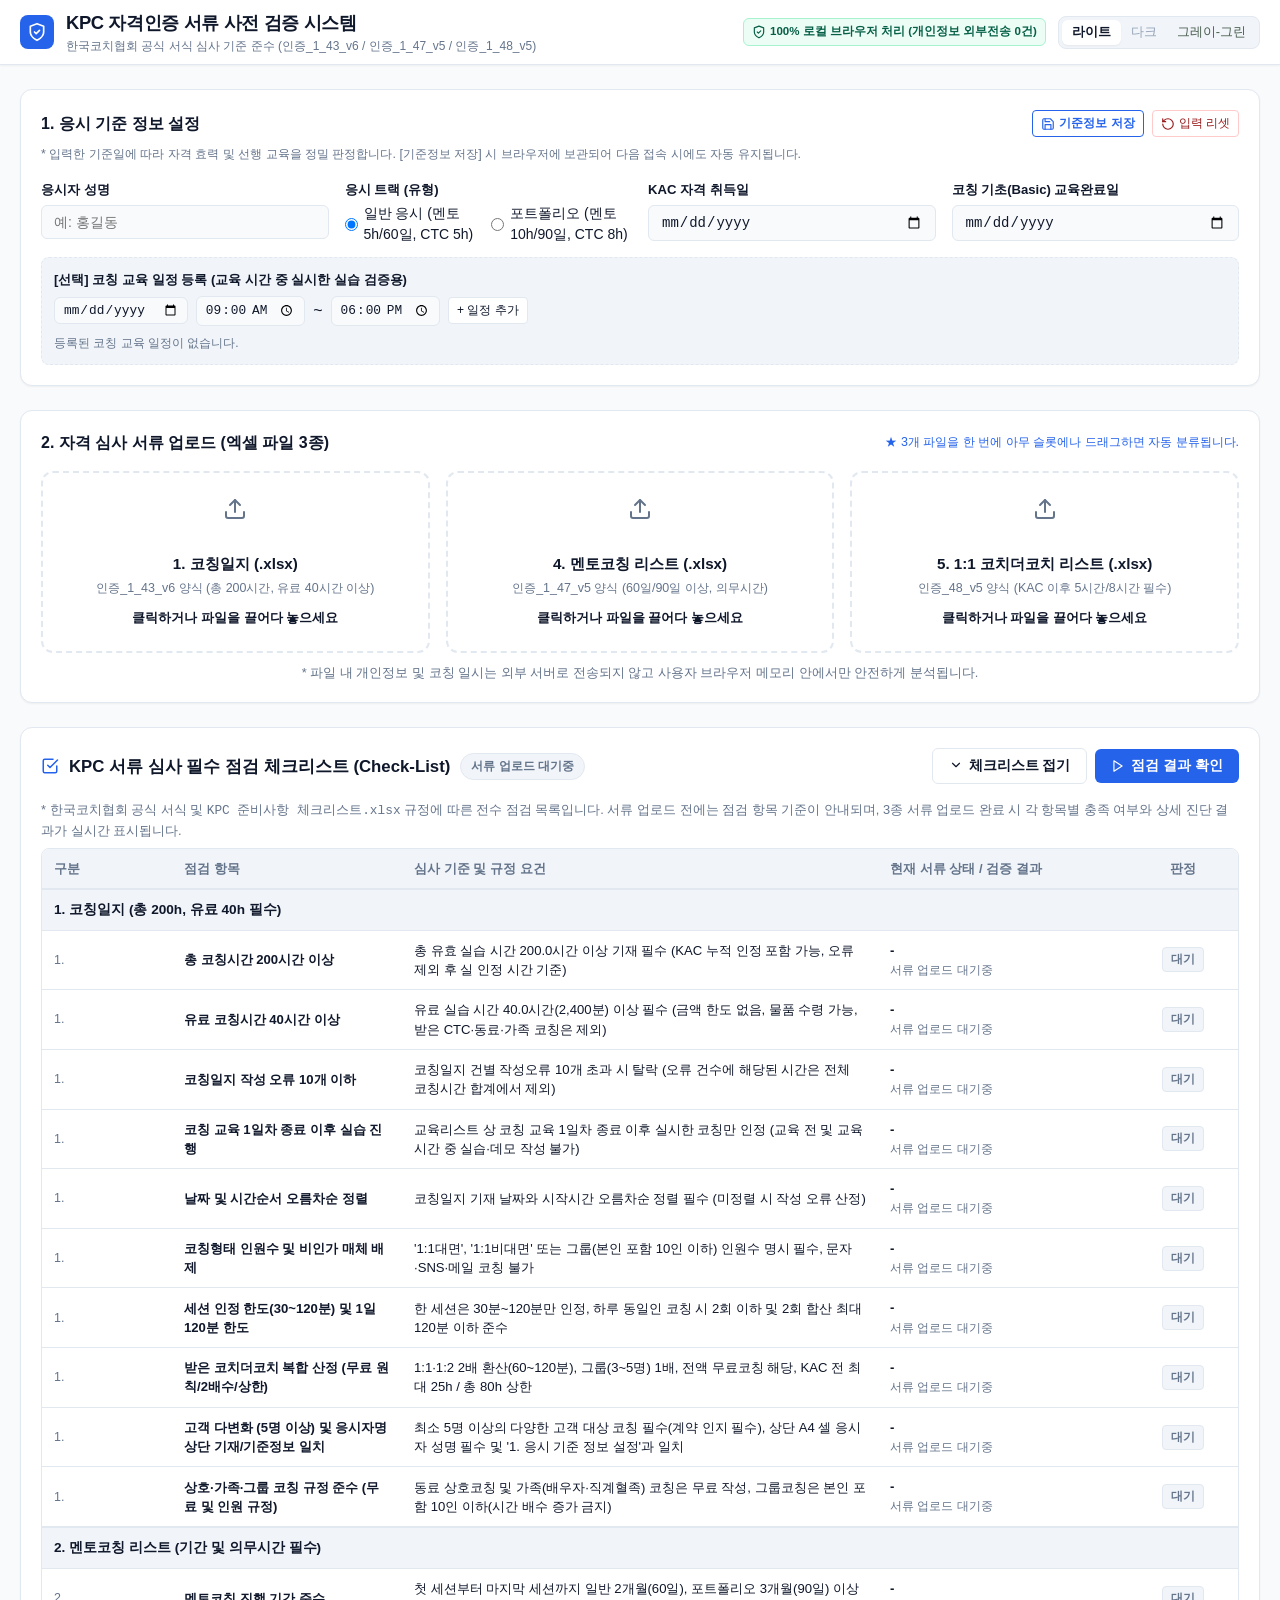
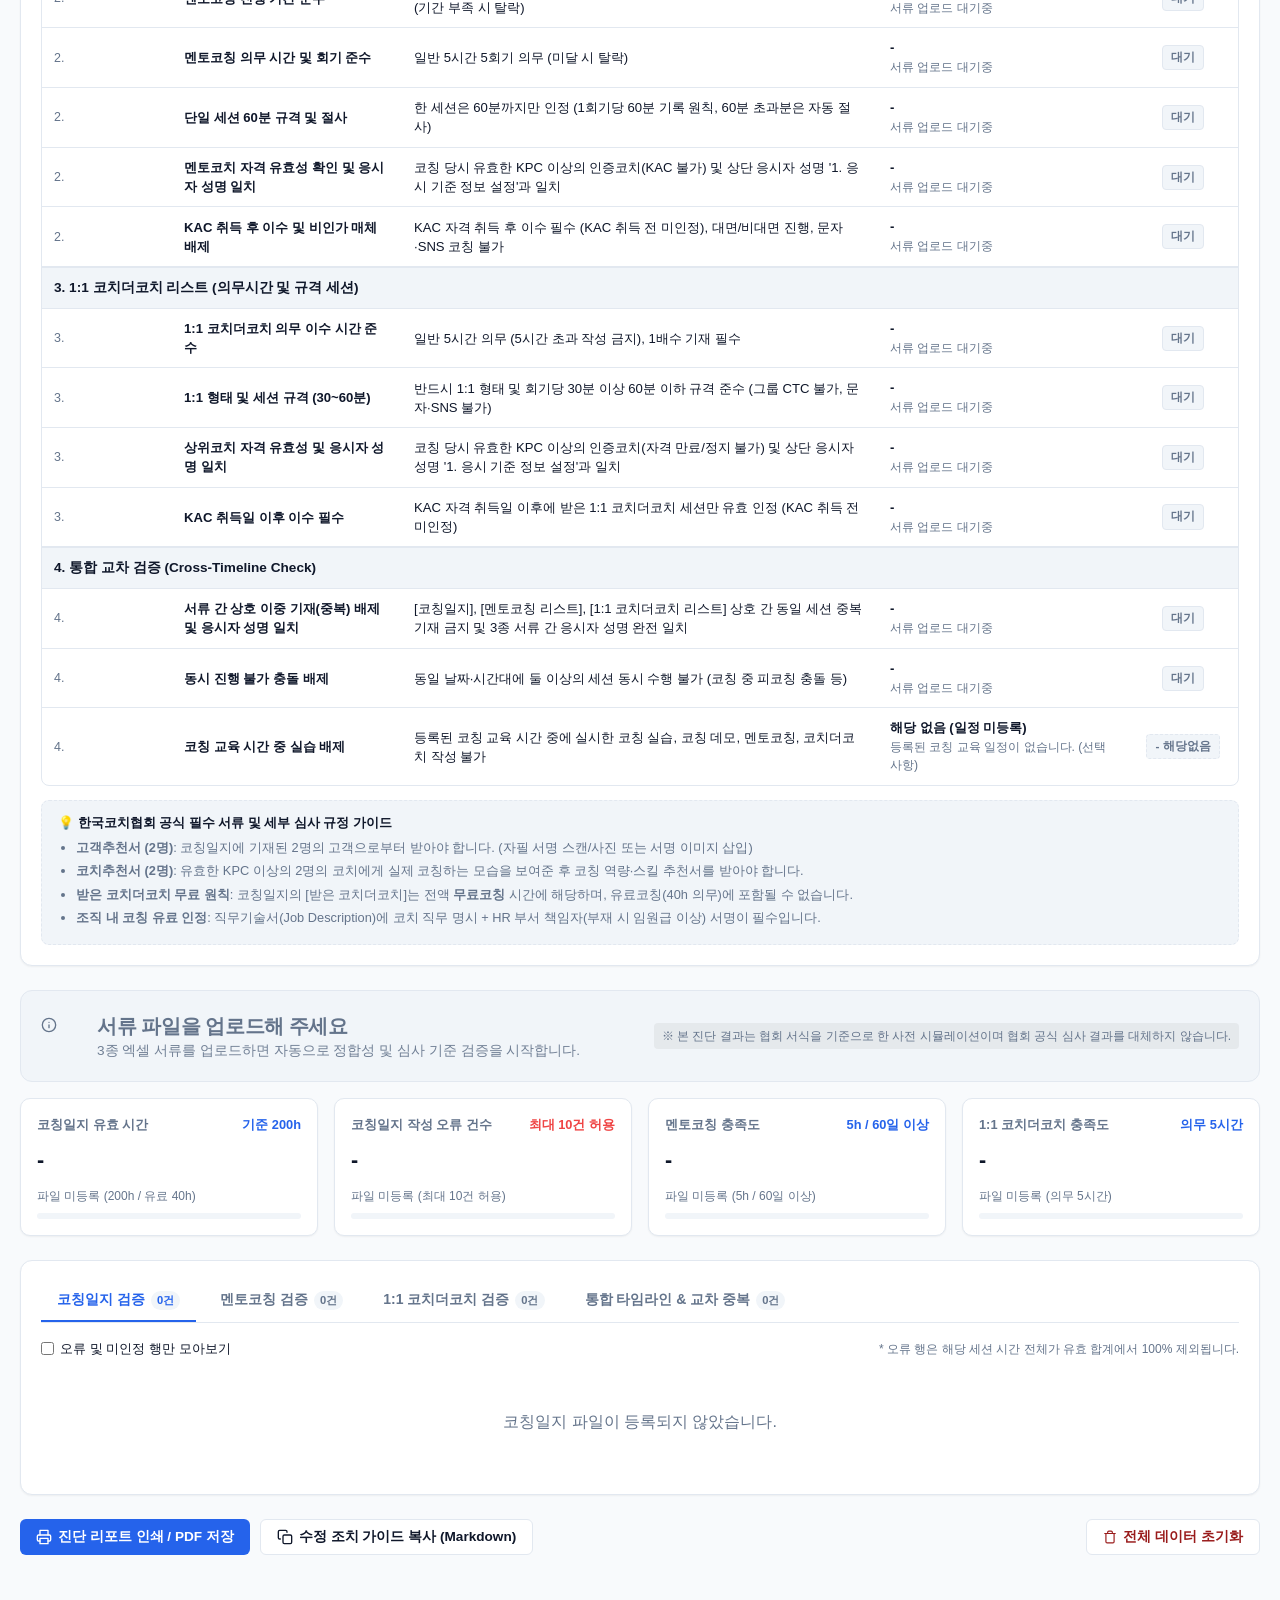
==== commit 2cd9dc31: "fix: 모든 업로드 서류의 응시자 성명 추출 및 기준정보 일치 여부 정밀 검증 로직 추가" ====
--- a/index.html
+++ b/index.html
@@ -1755,25 +1755,151 @@
   return `${h}시간 ${m}분`;
 }
 
-// Convert Excel Serial Date or String to YYYY-MM-DD
-function normalizeDate(val) {
-  if (!val) return null;
-  if (typeof val === 'number') {
-    // Excel base date: 1899-12-30
-    const date = new Date(Math.round((val - 25569) * 86400 * 1000));
-    const y = date.getUTCFullYear();
-    const m = String(date.getUTCMonth() + 1).padStart(2, '0');
-    const d = String(date.getUTCDate()).padStart(2, '0');
+// Convert Excel Serial Date or String in various formats to YYYY-MM-DD
+// Supports: 23-2-5, 23/2/5, 2023/2/5, 2/5/23, 02/05/23, 02/05/2023, 2023-02-05, etc.
+function normalizeDate(val, rawVal = null) {
+  if (val === null || val === undefined || val === '') {
+    if (rawVal === null || rawVal === undefined || rawVal === '') return null;
+  }
+
+  // 1. Date object check
+  if (val instanceof Date && !isNaN(val.getTime())) {
+    const y = val.getFullYear();
+    const m = String(val.getMonth() + 1).padStart(2, '0');
+    const d = String(val.getDate()).padStart(2, '0');
     return `${y}-${m}-${d}`;
   }
-  const str = String(val).trim().replace(/^예\)/, '').trim();
-  const match = str.match(/^(\d{4})[-./](\d{1,2})[-./](\d{1,2})$/);
-  if (match) {
-    const y = match[1];
-    const m = String(match[2]).padStart(2, '0');
-    const d = String(match[3]).padStart(2, '0');
+  if (rawVal instanceof Date && !isNaN(rawVal.getTime())) {
+    const y = rawVal.getFullYear();
+    const m = String(rawVal.getMonth() + 1).padStart(2, '0');
+    const d = String(rawVal.getDate()).padStart(2, '0');
     return `${y}-${m}-${d}`;
   }
+
+  // 2. Numeric Excel Serial Date check (e.g. 44962)
+  const checkSerial = (num) => {
+    if (typeof num === 'number' && !isNaN(num) && num > 30000 && num < 70000) {
+      const date = new Date(Math.round((num - 25569) * 86400 * 1000));
+      const y = date.getUTCFullYear();
+      const m = String(date.getUTCMonth() + 1).padStart(2, '0');
+      const d = String(date.getUTCDate()).padStart(2, '0');
+      return `${y}-${m}-${d}`;
+    }
+    return null;
+  };
+
+  const serialFromVal = checkSerial(val);
+  if (serialFromVal) return serialFromVal;
+  const serialFromRaw = checkSerial(rawVal);
+  if (serialFromRaw) return serialFromRaw;
+
+  // 3. String processing
+  let str = String(val !== null && val !== undefined && val !== '' ? val : rawVal).trim();
+  str = str.replace(/^예\)/, '').trim();
+  if (!str) return null;
+
+  // If string is 5-digit number (Excel serial as string)
+  if (/^\d{5}(\.\d+)?$/.test(str)) {
+    const parsedSerial = checkSerial(parseFloat(str));
+    if (parsedSerial) return parsedSerial;
+  }
+
+  // 4. Korean date format: YYYY년 M월 D일 or YY년 M월 D일
+  const korMatch = str.match(/^(\d{2,4})\s*년\s*(\d{1,2})\s*월\s*(\d{1,2})\s*일?$/);
+  if (korMatch) {
+    let y = parseInt(korMatch[1], 10);
+    if (y < 100) y += 2000;
+    const m = parseInt(korMatch[2], 10);
+    const d = parseInt(korMatch[3], 10);
+    if (m >= 1 && m <= 12 && d >= 1 && d <= 31) {
+      return `${y}-${String(m).padStart(2, '0')}-${String(d).padStart(2, '0')}`;
+    }
+  }
+
+  // 5. 8-digit or 6-digit compact date string without separators (e.g. 20230205, 230205)
+  const compact8 = str.match(/^(\d{4})(\d{2})(\d{2})$/);
+  if (compact8) {
+    const y = parseInt(compact8[1], 10);
+    const m = parseInt(compact8[2], 10);
+    const d = parseInt(compact8[3], 10);
+    if (m >= 1 && m <= 12 && d >= 1 && d <= 31) {
+      return `${y}-${String(m).padStart(2, '0')}-${String(d).padStart(2, '0')}`;
+    }
+  }
+  const compact6 = str.match(/^(\d{2})(\d{2})(\d{2})$/);
+  if (compact6) {
+    const y = 2000 + parseInt(compact6[1], 10);
+    const m = parseInt(compact6[2], 10);
+    const d = parseInt(compact6[3], 10);
+    if (m >= 1 && m <= 12 && d >= 1 && d <= 31) {
+      return `${y}-${String(m).padStart(2, '0')}-${String(d).padStart(2, '0')}`;
+    }
+  }
+
+  // 6. Split by delimiter: -, /, or . (with optional surrounding whitespace)
+  const parts = str.split(/\s*[-/.]\s*/).filter(Boolean);
+  if (parts.length === 3 && /^\d+$/.test(parts[0]) && /^\d+$/.test(parts[1]) && /^\d+$/.test(parts[2])) {
+    const p1 = parts[0];
+    const p2 = parts[1];
+    const p3 = parts[2];
+    const n1 = parseInt(p1, 10);
+    const n2 = parseInt(p2, 10);
+    const n3 = parseInt(p3, 10);
+
+    let year = null;
+    let month = null;
+    let day = null;
+
+    if (p1.length === 4 || n1 >= 1900) {
+      // YYYY-MM-DD, YYYY/M/D, YYYY.M.D
+      year = n1;
+      month = n2;
+      day = n3;
+    } else if (p3.length === 4 || n3 >= 1900) {
+      // MM/DD/YYYY or DD/MM/YYYY
+      year = n3;
+      if (n1 > 12 && n2 <= 12) {
+        day = n1;
+        month = n2;
+      } else {
+        month = n1;
+        day = n2;
+      }
+    } else {
+      // 2-digit years
+      if (n1 >= 13) {
+        // e.g. 23-2-5, 23/2/5
+        year = 2000 + n1;
+        month = n2;
+        day = n3;
+      } else if (n3 >= 13) {
+        // e.g. 2/5/23, 02/05/23
+        year = 2000 + n3;
+        if (n1 > 12 && n2 <= 12) {
+          day = n1;
+          month = n2;
+        } else {
+          month = n1;
+          day = n2;
+        }
+      } else {
+        if (str.includes('-')) {
+          year = 2000 + n1;
+          month = n2;
+          day = n3;
+        } else {
+          year = 2000 + n3;
+          month = n1;
+          day = n2;
+        }
+      }
+    }
+
+    if (year !== null && month >= 1 && month <= 12 && day >= 1 && day <= 31) {
+      return `${year}-${String(month).padStart(2, '0')}-${String(day).padStart(2, '0')}`;
+    }
+  }
+
   return str;
 }
 
@@ -1872,41 +1998,51 @@
     return DOC_TYPES.UNKNOWN;
   }
 
-  // Parse applicant name from header rows with high tolerance for spacing, colons, and parentheses
+  // Parse applicant name from header rows with high tolerance for labels ('응시자 명', '응시자명', '응시자', '성명')
+  // and formats (same cell, adjacent cell, colons, parentheses, whitespace)
   static extractApplicantName(sheet) {
-    // Check rows 3 to 6, columns A to D
-    for (let r = 3; r <= 6; r++) {
-      for (const col of ['A', 'B', 'C', 'D']) {
-        const cell = sheet[`${col}${r}`];
-        const val = cell ? String(cell.w || cell.v || '').trim() : '';
-        if (!val) continue;
-
-        // Check if this cell contains applicant label keywords
-        if (val.includes('응시자') || val.includes('성명')) {
-          // Case 1: Name is in the SAME cell
-          // Handles:
-          // '응시자 명 : 김철규', '응시자 명:김철규', '응시자 명 :김철규', '응시자 명: 김철규'
-          // '응시자 명(필수작성):김철규', '응시자 명(필수작성): 김철규'
-          // '응시자명: 김철규', '응시자명 : 김철규', '성명 : 김철규', '응시자 : 김철규' 등
-          const inlineMatch = val.match(/(?:응시자\s*명|성\s*명|응시자)\s*(?:\([^)]*\))?\s*[:：]?\s*([가-힣a-zA-Z\s]{2,15})$/);
-          if (inlineMatch && inlineMatch[1]) {
-            const candidate = inlineMatch[1].trim();
-            // Ensure candidate is not just a label
-            if (candidate && !candidate.includes('필수') && !candidate.includes('작성')) {
-              return candidate;
+    if (!sheet) return '';
+    // Check rows 1 to 10, columns A to H (0 to 7)
+    for (let r = 1; r <= 10; r++) {
+      for (let c = 0; c < 8; c++) {
+        const addr = XLSX.utils.encode_cell({ r: r - 1, c });
+        const cell = sheet[addr];
+        if (!cell) continue;
+        const rawText = String(cell.w || cell.v || '').trim();
+        if (!rawText) continue;
+
+        // Check if cell contains applicant keywords: '응시자' or '성명'
+        if (rawText.includes('응시자') || rawText.includes('성명')) {
+          const cleanText = rawText.replace(/\r?\n/g, ' ').trim();
+
+          // Case 1: Name is inside the SAME cell
+          // Handles: '응시자 명(필수작성): 홍길동', '응시자 명 : 홍길동', '응시자명: 홍길동', '응시자: 홍길동', '응시자 홍길동', '성명: 홍길동' 등
+          const prefixRegex = /^(?:.*?)?(?:응시자\s*명|응시자|성\s*명)\s*(?:\([^)]*\))?\s*[:：=\-]?\s*/i;
+          if (prefixRegex.test(cleanText)) {
+            const remainder = cleanText.replace(prefixRegex, '').trim();
+            const cleanCandidate = remainder.replace(/\([^)]*\)/g, '').trim();
+            if (cleanCandidate && /^[가-힣a-zA-Z\s]{2,15}$/.test(cleanCandidate)) {
+              if (!cleanCandidate.includes('필수') && !cleanCandidate.includes('작성') && 
+                  !cleanCandidate.includes('날짜') && !cleanCandidate.includes('시간') &&
+                  !cleanCandidate.includes('고객') && !cleanCandidate.includes('코치')) {
+                return cleanCandidate;
+              }
             }
           }
 
-          // Case 2: Name is in the ADJACENT cell(s) in the same row
-          const colCode = col.charCodeAt(0);
-          for (let offset = 1; offset <= 3; offset++) {
-            const nextCol = String.fromCharCode(colCode + offset);
-            const nextCell = sheet[`${nextCol}${r}`];
-            const nextVal = nextCell ? String(nextCell.w || nextCell.v || '').trim() : '';
-            if (nextVal && !nextVal.includes('필수') && !nextVal.includes('작성') && !nextVal.includes('날짜')) {
-              // Valid name candidate (Korean/English letters and spaces, 2~15 chars)
-              if (/^[가-힣a-zA-Z\s]{2,15}$/.test(nextVal)) {
-                return nextVal;
+          // Case 2: Name is in adjacent cell(s) in the same row (cols + 1 to + 4)
+          for (let offset = 1; offset <= 4; offset++) {
+            const nextAddr = XLSX.utils.encode_cell({ r: r - 1, c: c + offset });
+            const nextCell = sheet[nextAddr];
+            if (!nextCell) continue;
+            const nextVal = String(nextCell.w || nextCell.v || '').trim();
+            if (!nextVal) continue;
+            const cleanCandidate = nextVal.replace(/\([^)]*\)/g, '').trim();
+            if (cleanCandidate && /^[가-힣a-zA-Z\s]{2,15}$/.test(cleanCandidate)) {
+              if (!cleanCandidate.includes('필수') && !cleanCandidate.includes('작성') && 
+                  !cleanCandidate.includes('날짜') && !cleanCandidate.includes('시간') &&
+                  !cleanCandidate.includes('고객') && !cleanCandidate.includes('코치')) {
+                return cleanCandidate;
               }
             }
           }
@@ -1974,6 +2110,7 @@
       if (docType === DOC_TYPES.COACHING_LOG) {
         // Cols: 0:날짜, 1:시간, 2:고객명, 3:유료, 4:무료, 5:받은CTC, 6:코칭형태
         rowData.dateStr = rowData.rawValues[0]?.text || '';
+        rowData.dateRaw = rowData.rawValues[0]?.raw;
         rowData.timeStr = rowData.rawValues[1]?.text || '';
         rowData.clientName = rowData.rawValues[2]?.text || '';
         rowData.paidVal = rowData.rawValues[3]?.raw;
@@ -1983,6 +2120,7 @@
       } else if (docType === DOC_TYPES.MENTOR_COACHING) {
         // Cols: 0:날짜, 1:시간, 2:멘토코치명, 3:코치인증자격, 4:진행세션(분), 5:코칭형태
         rowData.dateStr = rowData.rawValues[0]?.text || '';
+        rowData.dateRaw = rowData.rawValues[0]?.raw;
         rowData.timeStr = rowData.rawValues[1]?.text || '';
         rowData.coachName = rowData.rawValues[2]?.text || '';
         rowData.certStatus = rowData.rawValues[3]?.text || '';
@@ -1991,6 +2129,7 @@
       } else if (docType === DOC_TYPES.COACH_THE_COACH) {
         // Cols: 0:날짜, 1:시간, 2:코치명, 3:코치인증자격, 4:진행세션(분), 5:코칭형태
         rowData.dateStr = rowData.rawValues[0]?.text || '';
+        rowData.dateRaw = rowData.rawValues[0]?.raw;
         rowData.timeStr = rowData.rawValues[1]?.text || '';
         rowData.coachName = rowData.rawValues[2]?.text || '';
         rowData.certStatus = rowData.rawValues[3]?.text || '';
@@ -2041,13 +2180,14 @@
       errors.push({
         code: 'CL-01',
         message: "상단 '응시자 명(필수작성)'이 누락되었습니다.",
-        fixGuide: "엑셀 상단 A4/B4 셀에 응시자 성명을 반드시 기재하십시오. (오류 1건 산정)"
+        fixGuide: "엑셀 상단 A4 셀에 응시자 성명을 반드시 기재하십시오. (오류 1건 산정)"
       });
     } else if (cleanBaseline && cleanExtracted !== cleanBaseline) {
-      warnings.push({
-        code: 'CL-01-WARN',
-        message: `엑셀의 응시자 명('${applicantName}')이 입력한 기준 정보('${baseline.applicantName}')와 다릅니다.`,
-        fixGuide: "응시자 성명이 본인의 공식 성명과 일치하는지 확인하십시오."
+      docErrorCount += 1;
+      errors.push({
+        code: 'CL-01-MISMATCH',
+        message: `코칭일지의 응시자 이름('${applicantName}')이 '1. 응시 기준 정보 설정'의 응시자 성명('${baseline.applicantName}')과 일치하지 않습니다.`,
+        fixGuide: "코칭일지의 응시자 명과 '1. 응시 기준 정보 설정'의 응시자 성명을 일치시키십시오. (오류 1건 산정)"
       });
     }
 
@@ -2063,10 +2203,10 @@
     let totalCtcMinutesAfterKac = 0;
 
     rows.forEach((row) => {
-      const { rowIndex, dateStr, timeStr, clientName, paidVal, freeVal, ctcVal, formatStr } = row;
+      const { rowIndex, dateStr, dateRaw, timeStr, clientName, paidVal, freeVal, ctcVal, formatStr } = row;
       
       // Parse Date
-      const normDate = normalizeDate(dateStr);
+      const normDate = normalizeDate(dateStr, dateRaw);
       if (!normDate || !isStrictDateFormat(normDate)) {
         addRowError(rowIndex, 'CL-02-DATE', `날짜 형식이 올바르지 않습니다: '${dateStr}'`, "날짜는 'YYYY-MM-DD' 형식으로 작성해야 합니다.");
       }
@@ -2319,6 +2459,7 @@
 
     return {
       isValid: errors.length === 0,
+      applicantName: applicantName || '',
       errorCount: finalErrorCount,
       docErrorCount,
       rowErrorCount: totalRowErrors,
@@ -2351,16 +2492,16 @@
     const cleanBaseline = (baseline.applicantName || '').replace(/\s+/g, '');
 
     if (!cleanExtracted) {
-      warnings.push({
+      errors.push({
         code: 'MC-01',
-        message: "멘토코칭 리스트 상단 '응시자 명'이 누락되었습니다.",
-        fixGuide: "응시자 성명을 명확히 기재하십시오."
+        message: "멘토코칭 리스트 상단 '응시자 명(필수작성)'이 누락되었습니다.",
+        fixGuide: "멘토코칭 리스트 상단 A4 셀에 응시자 성명을 반드시 기재하십시오."
       });
     } else if (cleanBaseline && cleanExtracted !== cleanBaseline) {
-      warnings.push({
-        code: 'MC-01-WARN',
-        message: `멘토코칭 리스트의 응시자 명('${applicantName}')이 입력한 기준 정보('${baseline.applicantName}')와 다릅니다.`,
-        fixGuide: "응시자 성명이 본인의 공식 성명과 일치하는지 확인하십시오."
+      errors.push({
+        code: 'MC-01-MISMATCH',
+        message: `멘토코칭 리스트의 응시자 이름('${applicantName}')이 '1. 응시 기준 정보 설정'의 응시자 성명('${baseline.applicantName}')과 일치하지 않습니다.`,
+        fixGuide: "멘토코칭 리스트의 응시자 명과 '1. 응시 기준 정보 설정'의 응시자 성명을 일치시키십시오."
       });
     }
 
@@ -2374,8 +2515,8 @@
     const validDates = [];
 
     rows.forEach((row) => {
-      const { rowIndex, dateStr, timeStr, coachName, certStatus, sessionMinutesVal, formatStr } = row;
-      const normDate = normalizeDate(dateStr);
+      const { rowIndex, dateStr, dateRaw, timeStr, coachName, certStatus, sessionMinutesVal, formatStr } = row;
+      const normDate = normalizeDate(dateStr, dateRaw);
       const timeParsed = parseTimeRange(timeStr);
 
       if (!normDate || !isStrictDateFormat(normDate)) {
@@ -2476,6 +2617,7 @@
 
     return {
       isValid: errors.length === 0,
+      applicantName: applicantName || '',
       creditedMinutesTotal,
       validSessionCount,
       spanDays,
@@ -2505,16 +2647,16 @@
     const cleanBaseline = (baseline.applicantName || '').replace(/\s+/g, '');
 
     if (!cleanExtracted) {
-      warnings.push({
+      errors.push({
         code: 'CC-01',
-        message: "1:1 코치더코치 리스트 상단 '응시자 명'이 누락되었습니다.",
-        fixGuide: "응시자 성명을 기재하십시오."
+        message: "1:1 코치더코치 리스트 상단 '응시자 명(필수작성)'이 누락되었습니다.",
+        fixGuide: "1:1 코치더코치 리스트 상단 A4 셀에 응시자 성명을 반드시 기재하십시오."
       });
     } else if (cleanBaseline && cleanExtracted !== cleanBaseline) {
-      warnings.push({
-        code: 'CC-01-WARN',
-        message: `1:1 코치더코치 리스트의 응시자 명('${applicantName}')이 입력한 기준 정보('${baseline.applicantName}')와 다릅니다.`,
-        fixGuide: "응시자 성명이 본인의 공식 성명과 일치하는지 확인하십시오."
+      errors.push({
+        code: 'CC-01-MISMATCH',
+        message: `1:1 코치더코치 리스트의 응시자 이름('${applicantName}')이 '1. 응시 기준 정보 설정'의 응시자 성명('${baseline.applicantName}')과 일치하지 않습니다.`,
+        fixGuide: "1:1 코치더코치 리스트의 응시자 명과 '1. 응시 기준 정보 설정'의 응시자 성명을 일치시키십시오."
       });
     }
 
@@ -2524,8 +2666,8 @@
     let creditedMinutesTotal = 0;
 
     rows.forEach((row) => {
-      const { rowIndex, dateStr, timeStr, coachName, certStatus, sessionMinutesVal, formatStr } = row;
-      const normDate = normalizeDate(dateStr);
+      const { rowIndex, dateStr, dateRaw, timeStr, coachName, certStatus, sessionMinutesVal, formatStr } = row;
+      const normDate = normalizeDate(dateStr, dateRaw);
       const timeParsed = parseTimeRange(timeStr);
 
       if (!normDate || !isStrictDateFormat(normDate)) {
@@ -2597,6 +2739,7 @@
 
     return {
       isValid: errors.length === 0,
+      applicantName: applicantName || '',
       creditedMinutesTotal,
       requiredMinutes,
       errors,
@@ -2612,7 +2755,43 @@
     const conflicts = [];
     const allSessions = [];
 
-    // Flatten all valid or parsed sessions
+    // 1. Cross-Document Applicant Name Consistency Check
+    const cleanBaseline = (baseline?.applicantName || '').replace(/\s+/g, '');
+    const fileEntries = [];
+    if (clogData && clogData.applicantName !== undefined) fileEntries.push({ doc: '코칭일지', name: clogData.applicantName });
+    if (mentData && mentData.applicantName !== undefined) fileEntries.push({ doc: '멘토코칭 리스트', name: mentData.applicantName });
+    if (cctcData && cctcData.applicantName !== undefined) fileEntries.push({ doc: '1:1 코치더코치 리스트', name: cctcData.applicantName });
+
+    fileEntries.forEach(entry => {
+      const cleanName = (entry.name || '').replace(/\s+/g, '');
+      if (cleanBaseline && cleanName && cleanName !== cleanBaseline) {
+        conflicts.push({
+          type: 'APPLICANT_NAME_MISMATCH',
+          title: `응시자 성명 불일치 (${entry.doc})`,
+          desc: `${entry.doc}의 응시자 이름('${entry.name}')이 '1. 응시 기준 정보 설정'의 응시자 성명('${baseline.applicantName}')과 일치하지 않습니다.`,
+          fixGuide: `${entry.doc} 상단 응시자 명과 '1. 응시 기준 정보 설정'의 응시자 성명을 일치시키십시오.`
+        });
+      }
+    });
+
+    for (let i = 0; i < fileEntries.length; i++) {
+      for (let j = i + 1; j < fileEntries.length; j++) {
+        const e1 = fileEntries[i];
+        const e2 = fileEntries[j];
+        const c1 = (e1.name || '').replace(/\s+/g, '');
+        const c2 = (e2.name || '').replace(/\s+/g, '');
+        if (c1 && c2 && c1 !== c2) {
+          conflicts.push({
+            type: 'APPLICANT_NAME_CROSS_MISMATCH',
+            title: `서류 간 응시자 성명 상이 (${e1.doc} vs ${e2.doc})`,
+            desc: `${e1.doc}의 응시자 이름('${e1.name}')과 ${e2.doc}의 응시자 이름('${e2.name}')이 서로 다릅니다.`,
+            fixGuide: '동일 응시자의 서류가 맞는지 확인하고 3종 서류의 응시자 성명을 일치시키십시오.'
+          });
+        }
+      }
+    }
+
+    // 2. Flatten all valid or parsed sessions
     if (clogData?.rows) {
       clogData.rows.forEach(r => {
         if (r.normDate && r.timeParsed) {
@@ -3493,19 +3672,24 @@
           }
         },
         {
-          name: '고객 다변화 (5명 이상) 및 응시자명 상단 기재',
-          rule: '최소 5명 이상의 다양한 고객 대상 코칭 필수(계약 인지 필수), 상단 A4/B4 셀 응시자 성명 필수',
+          name: '고객 다변화 (5명 이상) 및 응시자명 상단 기재/기준정보 일치',
+          rule: "최소 5명 이상의 다양한 고객 대상 코칭 필수(계약 인지 필수), 상단 A4 셀 응시자 성명 필수 및 '1. 응시 기준 정보 설정'과 일치",
           eval: () => {
             if (!clog) return { status: 'WAITING', value: '-', detail: '서류 업로드 대기중' };
             const clientCount = clog.clientCount || 0;
-            const hasName = !clog.errors.some(e => e.code === 'CL-01');
-            if (clientCount >= 5 && hasName) {
-              return { status: 'PASS', value: `고객 ${clientCount}명 확보 / 성명 기재 정상`, detail: '고객 다변화 기준(5명 이상) 및 응시자 성명 기재 완료' };
-            } else if (clientCount < 5) {
+            const hasMissing = clog.errors.some(e => e.code === 'CL-01');
+            const hasMismatch = clog.errors.some(e => e.code === 'CL-01-MISMATCH');
+
+            if (hasMismatch) {
+              return { status: 'FAIL', value: `응시자 성명 불일치 ('${clog.applicantName}' ≠ '${state.baseline.applicantName}')`, detail: '코칭일지의 응시자 명과 기준 정보의 응시자 성명이 일치하지 않습니다.' };
+            }
+            if (hasMissing) {
+              return { status: 'FAIL', value: '상단 응시자 성명 누락', detail: '엑셀 상단 A4 셀에 응시자 성명을 반드시 기재하십시오.' };
+            }
+            if (clientCount < 5) {
               return { status: 'FAIL', value: `고객 ${clientCount}명 (최소 5명 미달)`, detail: '최소 5명 이상의 다양한 고객에게 코칭을 진행해야 합니다.' };
-            } else {
-              return { status: 'FAIL', value: '상단 응시자 성명 누락', detail: '엑셀 상단 A4/B4 셀에 응시자 성명을 반드시 기재하십시오.' };
             }
+            return { status: 'PASS', value: `고객 ${clientCount}명 확보 / 성명 일치 ('${clog.applicantName}')`, detail: '고객 다변화 기준(5명 이상) 및 응시자 성명 기준정보 일치 완료' };
           }
         },
         {
@@ -3574,13 +3758,21 @@
           }
         },
         {
-          name: '멘토코치 자격 유효성 확인',
-          rule: '코칭 당시 유효한 KPC 이상의 인증코치 (자격 만료/정지 코치 건은 탈락 사유, KAC 코치 불가)',
+          name: '멘토코치 자격 유효성 확인 및 응시자 성명 일치',
+          rule: "코칭 당시 유효한 KPC 이상의 인증코치(KAC 불가) 및 상단 응시자 성명 '1. 응시 기준 정보 설정'과 일치",
           eval: () => {
             if (!ment) return { status: 'WAITING', value: '-', detail: '서류 업로드 대기중' };
+            const nameMismatch = ment.errors.find(e => e.code === 'MC-01-MISMATCH');
+            const nameMissing = ment.errors.find(e => e.code === 'MC-01');
+            if (nameMismatch) {
+              return { status: 'FAIL', value: `응시자 성명 불일치 ('${ment.applicantName}' ≠ '${state.baseline.applicantName}')`, detail: nameMismatch.message };
+            }
+            if (nameMissing) {
+              return { status: 'FAIL', value: '멘토코칭 상단 응시자 성명 누락', detail: nameMissing.message };
+            }
             const qualErr = ment.rows.filter(r => r.errors && r.errors.some(e => ['MC-07', 'MC-07-KAC', 'MC-08'].includes(e.code)));
             if (qualErr.length === 0) {
-              return { status: 'PASS', value: '멘토코치 자격 유효 확인', detail: '멘토코치 자격 등급(KPC/KSC) 및 유효 상태 정상' };
+              return { status: 'PASS', value: '멘토코치 자격 유효 및 성명 일치', detail: '멘토코치 자격 등급(KPC/KSC) 유효 및 응시자 성명 일치 확인' };
             } else {
               return { status: 'FAIL', value: `자격 이상 ${qualErr.length}건`, detail: '멘토코치 자격 만료/정지 또는 부적격자(KAC 포함) 적발 (탈락 위험)' };
             }
@@ -3640,13 +3832,21 @@
           }
         },
         {
-          name: '상위코치 자격 유효성 확인',
-          rule: '코칭 당시 유효한 KPC 이상의 인증코치 (자격 만료/정지 코치 건 미인정)',
+          name: '상위코치 자격 유효성 및 응시자 성명 일치',
+          rule: "코칭 당시 유효한 KPC 이상의 인증코치(자격 만료/정지 불가) 및 상단 응시자 성명 '1. 응시 기준 정보 설정'과 일치",
           eval: () => {
             if (!cctc) return { status: 'WAITING', value: '-', detail: '서류 업로드 대기중' };
+            const nameMismatch = cctc.errors.find(e => e.code === 'CC-01-MISMATCH');
+            const nameMissing = cctc.errors.find(e => e.code === 'CC-01');
+            if (nameMismatch) {
+              return { status: 'FAIL', value: `응시자 성명 불일치 ('${cctc.applicantName}' ≠ '${state.baseline.applicantName}')`, detail: nameMismatch.message };
+            }
+            if (nameMissing) {
+              return { status: 'FAIL', value: '1:1 CTC 상단 응시자 성명 누락', detail: nameMissing.message };
+            }
             const qualErr = cctc.rows.filter(r => r.errors && r.errors.some(e => ['CC-07', 'CC-08'].includes(e.code)));
             if (qualErr.length === 0) {
-              return { status: 'PASS', value: '상위코치 자격 유효 확인', detail: '코치 자격(KPC/KSC) 및 유효 상태 정상' };
+              return { status: 'PASS', value: '상위코치 자격 유효 및 성명 일치', detail: '코치 자격(KPC/KSC) 유효 및 응시자 성명 일치 확인' };
             } else {
               return { status: 'FAIL', value: `자격 이상 ${qualErr.length}건`, detail: '상위코치 자격 만료/정지 건 적발' };
             }
@@ -3672,13 +3872,16 @@
       name: '4. 통합 교차 검증 (Cross-Timeline Check)',
       items: [
         {
-          name: '서류 간 상호 이중 기재(중복) 배제',
-          rule: '[코칭일지], [멘토코칭 리스트], [1:1 코치더코치 리스트] 상호 간 동일 세션 중복 기재 금지',
+          name: '서류 간 상호 이중 기재(중복) 배제 및 응시자 성명 일치',
+          rule: '[코칭일지], [멘토코칭 리스트], [1:1 코치더코치 리스트] 상호 간 동일 세션 중복 기재 금지 및 3종 서류 간 응시자 성명 완전 일치',
           eval: () => {
             if (!hasFiles) return { status: 'WAITING', value: '-', detail: '서류 업로드 대기중' };
             const crossDups = (cross || []).filter(c => c.type === 'CROSS_DUPLICATION');
-            if (crossDups.length === 0) {
-              return { status: 'PASS', value: '이중 기재 없음 (정상)', detail: '3종 서류 간 상호 중복 기재된 세션이 없습니다.' };
+            const nameConflicts = (cross || []).filter(c => c.type === 'APPLICANT_NAME_MISMATCH' || c.type === 'APPLICANT_NAME_CROSS_MISMATCH');
+            if (crossDups.length === 0 && nameConflicts.length === 0) {
+              return { status: 'PASS', value: '이중 기재/성명 불일치 없음 (정상)', detail: '3종 서류 간 상호 중복 기재가 없으며 응시자 성명이 일치합니다.' };
+            } else if (nameConflicts.length > 0) {
+              return { status: 'FAIL', value: `응시자 성명 불일치 ${nameConflicts.length}건`, detail: nameConflicts[0].desc };
             } else {
               return { status: 'FAIL', value: `중복 기재 ${crossDups.length}건`, detail: '동일 세션이 둘 이상의 서류에 이중으로 등록되었습니다.' };
             }
